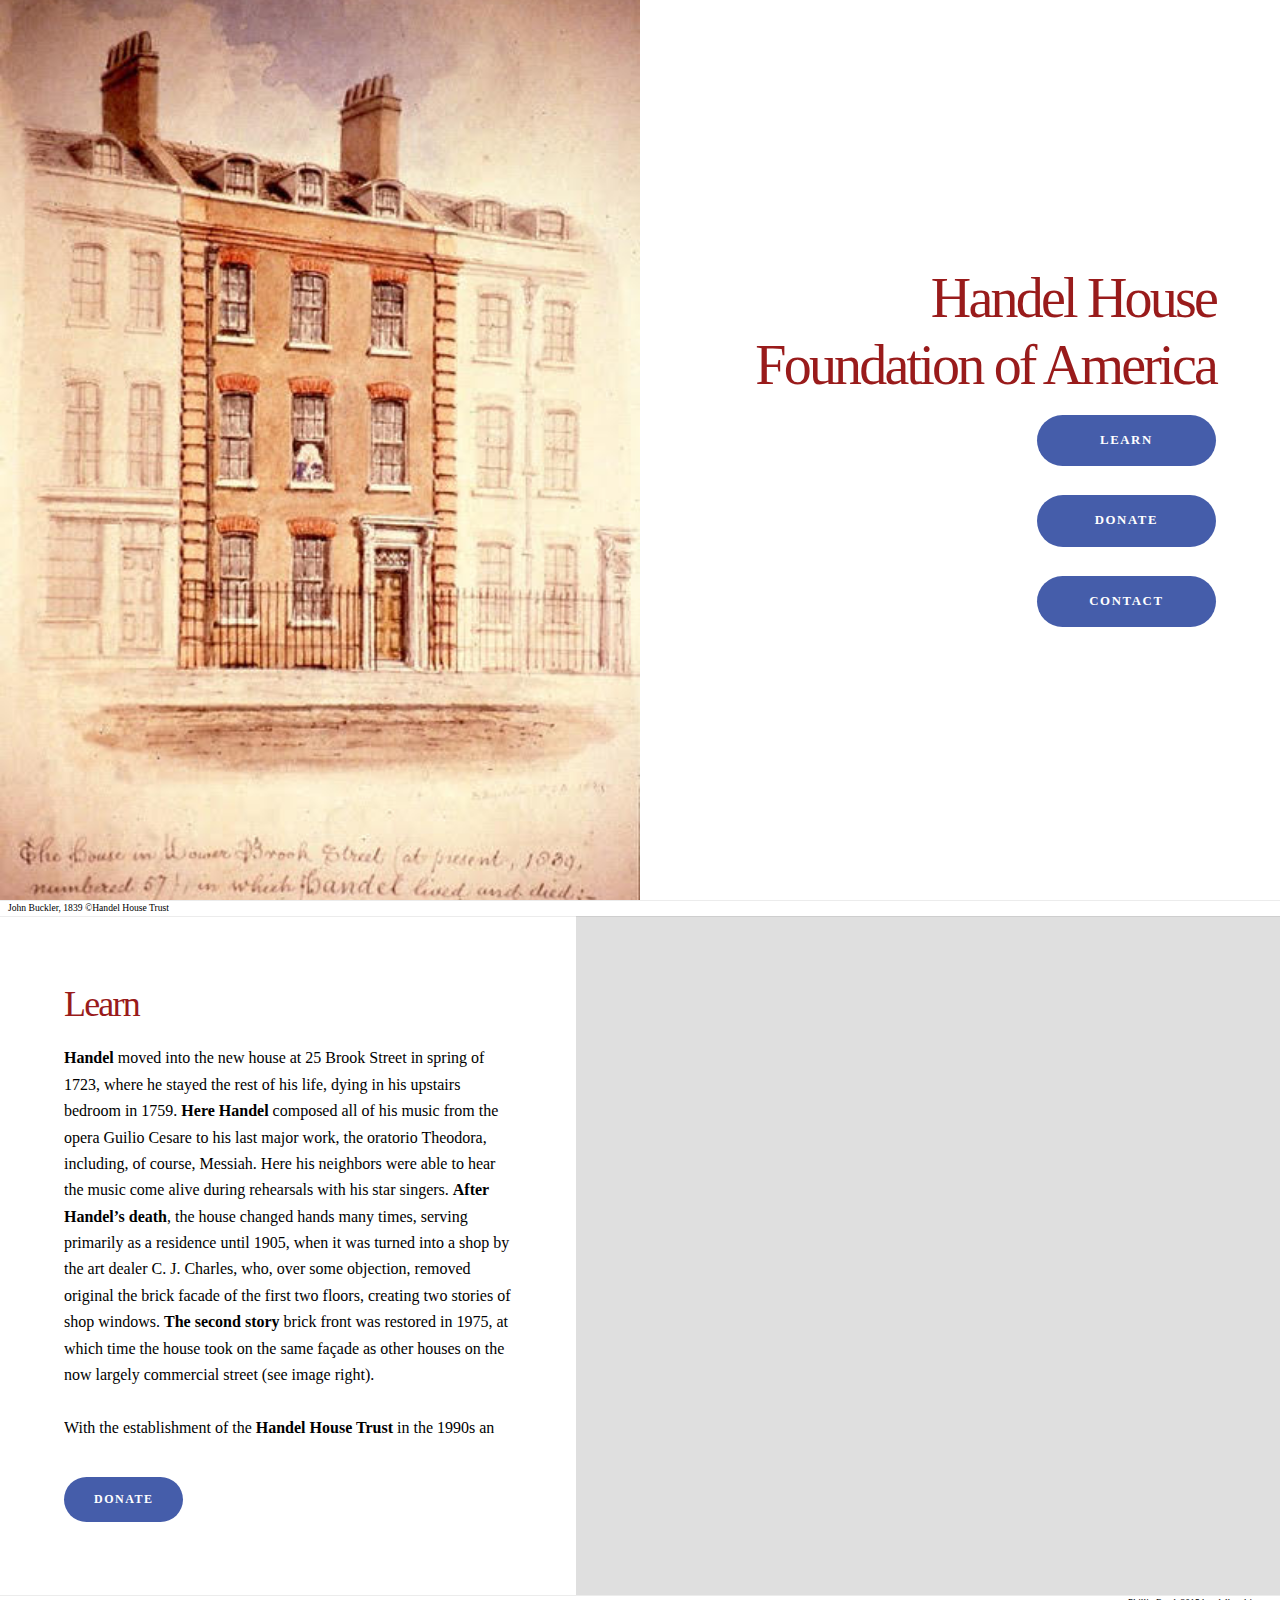
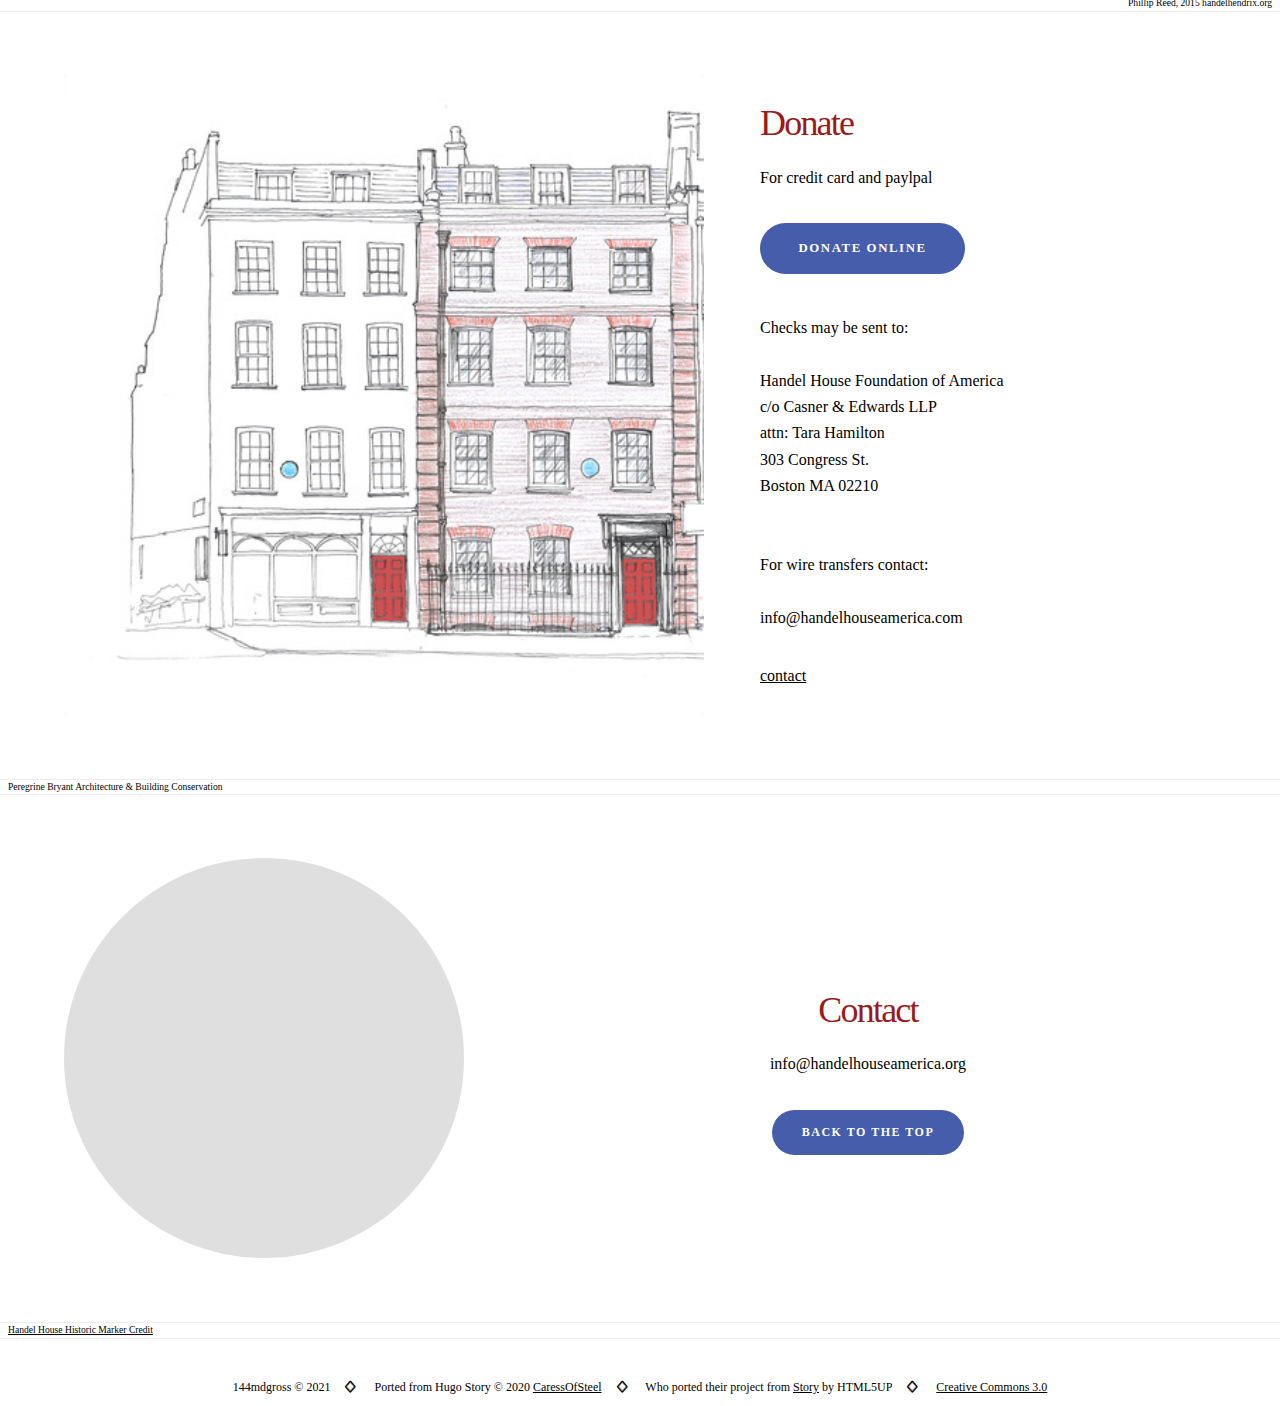
==== public/index.html @ b2d025b3 "update submodule and build" ====
<!DOCTYPE HTML>

<html>
	
	<head>
	<meta name="generator" content="Hugo 0.88.1" />
	<title>Handel House of America</title>
	<meta charset="utf-8" />
	<meta name="viewport" content="width=device-width, initial-scale=1, user-scalable=no" />
	<meta name="description" content="">
	<meta name="author" content="Megan Gross">
	
	<meta name="msapplication-TileColor" content="#da532c">
    <meta name="theme-color" content="#ffffff">	
    <link rel="apple-touch-icon" sizes="180x180" href="/apple-touch-icon.png">
    <link rel="shortcut icon" type="image/png" sizes="32x32" href="http://handlehouseamerica.org/favicon.ico">
    <link rel="shortcut icon" type="image/png" sizes="16x16" href="http://handlehouseamerica.org/favicon.ico">
    <link rel="manifest" href="/site.webmanifest">
    <link rel="mask-icon" href="/safari-pinned-tab.svg" color="#5bbad5">
	
	
	
	
	<link rel="stylesheet" href="/assets/css/main.min.css">
	
	
	
	<noscript><link rel="stylesheet" href="/assets/css/noscript.min.css" /></noscript>
	
</head>


	<body class="is-preload">

		
		<div id="wrapper" class="divided">

	
<section class="banner style1 orient-right content-align-right image-position-left fullscreen onload-image-fade-in onload-content-fade-right">
    <div class="content">
        <h1>Handel House Foundation of America</h1>
        

        <ul class="actions stacked">
            <li><a href="#learn-more" class="button primary large wide smooth-scroll-middle">Learn</a></li>
            <li><a href="#donate" class="button primary large wide smooth-scroll-middle">Donate</a></li>
            <li><a href="#contact" class="button primary large wide smooth-scroll-middle">Contact</a></li>
        </ul>

    </div>
    <div class="image">
        <img src="images/handelhouse-high-res.jpeg" alt="Drawing of George Fredrick Handel in his house by John Buckler, 1839" />
    </div>
    

</section>
<div class="credit content-align-left">
    <span>John Buckler, 1839 ©Handel House Trust</span>
</div>
	
<section class="spotlight style11 orient-left content-align-left image-position-center onscroll-image-fade-in" id="learn-more">
    <div class="content">
        <h2>Learn</h2>
        <p class="text"><strong>Handel</strong> moved into the new house at 25 Brook Street in spring of 1723,
where he stayed the rest of his life,
dying in his upstairs bedroom in 1759.
<strong>Here Handel</strong> composed all of his music from the opera Guilio Cesare to his last major work,
the oratorio Theodora, including, of course, Messiah.
Here his neighbors were able to hear the music come alive during rehearsals with his star singers.
<strong>After Handel’s death</strong>, the house changed hands many times, serving primarily as a residence until 1905,
when it was turned into a shop by the art dealer C. J. Charles, who, over some objection,
removed original the brick facade of the first two floors,
creating two stories of shop windows.
<strong>The second story</strong> brick front was restored in 1975,
at which time the house took on the same façade as other houses on the now largely commercial street
(see image right).
<br/><br/>
With the establishment of the <strong>Handel House Trust</strong> in the 1990s
an effort was undertaken to raise funds toward the acquisition and restoration of the house,
and in 2001 the Handel House Museum opened on the upper floors of 25 and 23 Brook Street.
<strong>After acquiring a 999 year lease</strong> for the entire house at 25 Brook Street in 2007,
a <strong>Master Plan</strong> for the full restoration of Handel’s house and the upper floors of 23,
including the restoration of Jimi Hendrix’s flat.
<strong>In the first phase of this plan</strong>,
23 Brook Street was expanded in the rear,
parallel to the late 18th-century bow extension at the back of Handel’s house,
in order to provide a large events room for lectures,
concerts, and school visits and a purpose-built office space,
which made possible the full restoration of the Hendrix flat in 2016.
<strong>The second phase of the Master Plan</strong>, now underway,
will not only restore the ground floor and basement kitchen of Handel’s house,
making these spaces newly available to museum visitors,
but will also bring back the original brick façade of the house to the street and allow visitors for the first time to enter from Handel’s front door
(see image, Donations).
<br/><br/>
<strong>Handel & Hendrix</strong> in London closed at the end of September 2021 and will reopen in March 2023 on the 300th anniversary of Handel’s moving in.
To help support this final stage of restoration and make a contribution toward opening Handel’s front door,
please click on the <strong>Donations</strong> link.
</p>
        <ul class="actions stacked">
            <li><a rel="noreferrer" href="#donate" class="button primary smooth-scroll-middle">Donate</a></li>
        </ul>
    </div>
    <div class="image">
        <img src="images/handelhouse-night-high-res.jpeg" alt="" />
    </div>
</section>
<div class="credit credit-right">
    <span>Phillip Reed, 2015 handelhendrix.org </span>
    
</div>


    
<section class="spotlight style21 orient-right content-align-left image-position-left onload-image-fade-in onload-content-fade-right" >
    <div class="content">
        <h2>Donate</h2>
        <p>For credit card and paylpal</p>
        <ul class="actions stacked">
            <li><a href="https://www.paypal.com/donate/?hosted_button_id=URZMYGUKVH89Y" class="button primary large wide smooth-scroll-middle">Donate Online</a></li>
        </ul>
        <span  id="donate"></span>
        <p>Checks may be sent to: <br><br>
Handel House Foundation of America<br>
c/o Casner &amp; Edwards LLP <br>
attn: Tara Hamilton <br>
303 Congress St. <br>
Boston MA 02210 <br><br><br>
For wire transfers contact: <br><br>
<strong>info@handelhouseamerica.com</strong>
</p>
        <a rel="noreferrer noopener" href="#contact" class="smooth-scroll-middle center"><p>contact</p></a>

    </div>
    <div class="image">
        <img src="images/front-elevations-sketch.jpeg" alt="images/front-elevations-sketch.jpeg" />
    </div>
    
</section>
<div class="credit content-align-left">
    <span>Peregrine Bryant Architecture &amp; Building Conservation</span>
</div>
	
<section class="spotlight ">
    <div class="content">
        
        
        
    </div>
    
</section>
<div class="credit ">
    <span></span>
    
</div>

	
<section class="spotlight style1 orient-right content-align-center image-position-center onscroll-image-fade-in spotlight style2 onload-image-fade-in" id="contact">
    <div class="content">
        <h2>Contact</h2>
        <p class="text">info@handelhouseamerica.org
</p>
        <ul class="actions stacked">
            <li><a rel="noreferrer" href="#" class="button primary smooth-scroll-middle">Back to the top</a></li>
        </ul>
    </div>
    <div class="image">
        <img src="images/handelhouse-marker.jpeg" alt="" />
    </div>
</section>
<div class="credit ">
    <span></span>
    <a rel="noreferrer noopener" href="https://commons.wikimedia.org/wiki/User:Spudgun67" target="_blank" class="">Handel House Historic Marker Credit</a>
</div>

	
<footer class="wrapper style1 align-center">
    <div>
        <ul class="icons">
            
            
            
            
            
        </ul>
        <span rel="noreferrer noopener" target="_blank" href="https://github.com/144mdgross/">144mdgross &copy; 2021</span><span class="footerspacer icon fad fa-diamond"></span>
        <span>Ported from Hugo Story &copy; 2020 <a rel="noreferrer noopener" target="_blank" href="https://github.com/caressofsteel/">CaressOfSteel</a></span><span class="footerspacer icon fad fa-diamond"></span>
            Who ported their project from <a rel="noreferrer" target="_blank" href="https://html5up.net/uploads/demos/story/">Story</a> by HTML5UP<span class="footerspacer icon fad fa-diamond"></span>
        <span><a rel="noreferrer noopener" target="_blank" href="https://creativecommons.org/licenses/by/3.0/">Creative Commons 3.0 </a></span>
</div>
</footer>


		
		</div>
		
		
		












<script src='/assets/js/bundle.min.js'></script>


	</body>
</html>
---- assets/css/main.min.css ----
@import "fontawesome-all.min.css";@import "https://fonts.googleapis.com/css?family=Source+Sans+Pro:300,300i,400,400i";html,body,div,span,applet,object,iframe,h1,h2,h3,h4,h5,h6,p,blockquote,pre,a,abbr,acronym,address,big,cite,code,del,dfn,em,img,ins,kbd,q,s,samp,small,strike,strong,sub,sup,tt,var,b,u,i,center,dl,dt,dd,ol,ul,li,fieldset,form,label,legend,table,caption,tbody,tfoot,thead,tr,th,td,article,aside,canvas,details,embed,figure,figcaption,footer,header,hgroup,menu,nav,output,ruby,section,summary,time,mark,audio,video{margin:0;padding:0;border:0;font-size:100%;font:inherit;vertical-align:baseline}article,aside,details,figcaption,figure,footer,header,hgroup,menu,nav,section{display:block}body{line-height:1}ol,ul{list-style:none}blockquote,q{quotes:none}blockquote:before,blockquote:after,q:before,q:after{content:'';content:none}table{border-collapse:collapse;border-spacing:0}body{-webkit-text-size-adjust:none}mark{background-color:transparent;color:inherit}input::-moz-focus-inner{border:0;padding:0}input,select,textarea{-moz-appearance:none;-webkit-appearance:none;-ms-appearance:none;appearance:none}@-ms-viewport{width: device-width; }body{-ms-overflow-style:scrollbar}@media screen and (max-width:480px){html,body{min-width:320px}}html{box-sizing:border-box}*,*:before,*:after{box-sizing:inherit}body{background:#fff}body.is-preload *,body.is-preload *:before,body.is-preload *:after{-moz-animation:none!important;-webkit-animation:none!important;-ms-animation:none!important;animation:none!important;-moz-transition:none!important;-webkit-transition:none!important;-ms-transition:none!important;transition:none!important}footer{font-size:.75rem;padding:.5rem}.credit{font-size:.6rem;padding:0 .5rem;border-color:transparent!important}.credit-right{text-align:right}html{font-size:18pt}@media screen and (max-width:1680px){html{font-size:14pt}}@media screen and (max-width:1280px){html{font-size:12pt}}@media screen and (max-width:736px){html{font-size:11pt}}@media screen and (max-width:360px){html{font-size:10pt}}body{background-color:#fff;color:#000}body,input,select,textarea{font-family:garamond,serif;font-size:1rem;font-weight:300;line-height:1.65}a{-moz-transition:color .2s ease-in-out;-webkit-transition:color .2s ease-in-out;-ms-transition:color .2s ease-in-out;transition:color .2s ease-in-out;text-decoration:underline}a:hover{text-decoration:none}strong,b{font-weight:400}em,i{font-style:italic}p{margin:0 0 2rem}p.major{font-size:1.25rem}h1,h2,h3,h4,h5,h6{font-weight:300;line-height:1.375;letter-spacing:-.05em;margin:0 0 1rem}h1 a,h2 a,h3 a,h4 a,h5 a,h6 a{color:inherit;text-decoration:none}h1{font-size:3.5rem;line-height:1.2}h2{font-size:2.25rem}h3{font-size:1.5rem}h4{font-size:1.1rem}h5{font-size:.9rem}h6{font-size:.7rem}sub{font-size:.8rem;position:relative;top:.5rem}sup{font-size:.8rem;position:relative;top:-.5rem}blockquote{border-left:solid 4px;font-style:italic;margin:0 0 2rem;padding:.5rem 0 .5rem 2rem}code{border-radius:4px;font-family:garamond,serif;font-size:.9em;margin:0 .25rem;padding:.25rem .325rem}pre{-webkit-overflow-scrolling:touch;font-family:garamond,serif;font-size:.9em;margin:0 0 2rem}pre code{display:block;line-height:1.5;padding:.75rem 1rem;overflow-x:auto}hr{border:0;border-bottom:solid 1px;margin:2.5rem 0}hr.major{margin:3.5rem 0}.align-left{text-align:left}.align-center{text-align:center}.align-right{text-align:right}.footerspacer{padding-left:15px;padding-right:15px}@media screen and (max-width:736px){p.major{font-size:1.1rem}h1{font-size:2.5rem}h2{font-size:2rem}h3{font-size:1.25rem}h4{font-size:1rem}}input,select,textarea{color:#000}a{color:#000}a:hover{color:#837164}strong,b{color:#000}h1,h2,h3{color:#991b1b}h4,h5,h6{color:#000}blockquote{border-left-color:rgba(0,0,0,.2)}code{background:rgba(0,0,0,5%);border-color:rgba(0,0,0,.2)}hr{border-bottom-color:rgba(0,0,0,.2)}.row{display:flex;flex-wrap:wrap;box-sizing:border-box;align-items:stretch}.row>*{box-sizing:border-box}.row.gtr-uniform>*>:last-child{margin-bottom:0}.row.aln-left{justify-content:flex-start}.row.aln-center{justify-content:center}.row.aln-right{justify-content:flex-end}.row.aln-top{align-items:flex-start}.row.aln-middle{align-items:center}.row.aln-bottom{align-items:flex-end}.row>.imp{order:-1}.row>.col-1{width:8.33333333%}.row>.off-1{margin-left:8.33333333%}.row>.col-2{width:16.66666667%}.row>.off-2{margin-left:16.66666667%}.row>.col-3{width:25%}.row>.off-3{margin-left:25%}.row>.col-4{width:33.33333333%}.row>.off-4{margin-left:33.33333333%}.row>.col-5{width:41.66666667%}.row>.off-5{margin-left:41.66666667%}.row>.col-6{width:50%}.row>.off-6{margin-left:50%}.row>.col-7{width:58.33333333%}.row>.off-7{margin-left:58.33333333%}.row>.col-8{width:66.66666667%}.row>.off-8{margin-left:66.66666667%}.row>.col-9{width:75%}.row>.off-9{margin-left:75%}.row>.col-10{width:83.33333333%}.row>.off-10{margin-left:83.33333333%}.row>.col-11{width:91.66666667%}.row>.off-11{margin-left:91.66666667%}.row>.col-12{width:100%}.row>.off-12{margin-left:100%}.row.gtr-0{margin-top:0;margin-left:0}.row.gtr-0>*{padding:0 0 0 0}.row.gtr-0.gtr-uniform{margin-top:0}.row.gtr-0.gtr-uniform>*{padding-top:0}.row.gtr-25{margin-top:0;margin-left:-.5rem}.row.gtr-25>*{padding:0 0 0 .5rem}.row.gtr-25.gtr-uniform{margin-top:-.5rem}.row.gtr-25.gtr-uniform>*{padding-top:.5rem}.row.gtr-50{margin-top:0;margin-left:-1rem}.row.gtr-50>*{padding:0 0 0 1rem}.row.gtr-50.gtr-uniform{margin-top:-1rem}.row.gtr-50.gtr-uniform>*{padding-top:1rem}.row{margin-top:0;margin-left:-2rem}.row>*{padding:0 0 0 2rem}.row.gtr-uniform{margin-top:-2rem}.row.gtr-uniform>*{padding-top:2rem}.row.gtr-150{margin-top:0;margin-left:-3rem}.row.gtr-150>*{padding:0 0 0 3rem}.row.gtr-150.gtr-uniform{margin-top:-3rem}.row.gtr-150.gtr-uniform>*{padding-top:3rem}.row.gtr-200{margin-top:0;margin-left:-4rem}.row.gtr-200>*{padding:0 0 0 4rem}.row.gtr-200.gtr-uniform{margin-top:-4rem}.row.gtr-200.gtr-uniform>*{padding-top:4rem}@media screen and (max-width:1680px){.row{display:flex;flex-wrap:wrap;box-sizing:border-box;align-items:stretch}.row>*{box-sizing:border-box}.row.gtr-uniform>*>:last-child{margin-bottom:0}.row.aln-left{justify-content:flex-start}.row.aln-center{justify-content:center}.row.aln-right{justify-content:flex-end}.row.aln-top{align-items:flex-start}.row.aln-middle{align-items:center}.row.aln-bottom{align-items:flex-end}.row>.imp-xlarge{order:-1}.row>.col-1-xlarge{width:8.33333333%}.row>.off-1-xlarge{margin-left:8.33333333%}.row>.col-2-xlarge{width:16.66666667%}.row>.off-2-xlarge{margin-left:16.66666667%}.row>.col-3-xlarge{width:25%}.row>.off-3-xlarge{margin-left:25%}.row>.col-4-xlarge{width:33.33333333%}.row>.off-4-xlarge{margin-left:33.33333333%}.row>.col-5-xlarge{width:41.66666667%}.row>.off-5-xlarge{margin-left:41.66666667%}.row>.col-6-xlarge{width:50%}.row>.off-6-xlarge{margin-left:50%}.row>.col-7-xlarge{width:58.33333333%}.row>.off-7-xlarge{margin-left:58.33333333%}.row>.col-8-xlarge{width:66.66666667%}.row>.off-8-xlarge{margin-left:66.66666667%}.row>.col-9-xlarge{width:75%}.row>.off-9-xlarge{margin-left:75%}.row>.col-10-xlarge{width:83.33333333%}.row>.off-10-xlarge{margin-left:83.33333333%}.row>.col-11-xlarge{width:91.66666667%}.row>.off-11-xlarge{margin-left:91.66666667%}.row>.col-12-xlarge{width:100%}.row>.off-12-xlarge{margin-left:100%}.row.gtr-0{margin-top:0;margin-left:0}.row.gtr-0>*{padding:0 0 0 0}.row.gtr-0.gtr-uniform{margin-top:0}.row.gtr-0.gtr-uniform>*{padding-top:0}.row.gtr-25{margin-top:0;margin-left:-.5rem}.row.gtr-25>*{padding:0 0 0 .5rem}.row.gtr-25.gtr-uniform{margin-top:-.5rem}.row.gtr-25.gtr-uniform>*{padding-top:.5rem}.row.gtr-50{margin-top:0;margin-left:-1rem}.row.gtr-50>*{padding:0 0 0 1rem}.row.gtr-50.gtr-uniform{margin-top:-1rem}.row.gtr-50.gtr-uniform>*{padding-top:1rem}.row{margin-top:0;margin-left:-2rem}.row>*{padding:0 0 0 2rem}.row.gtr-uniform{margin-top:-2rem}.row.gtr-uniform>*{padding-top:2rem}.row.gtr-150{margin-top:0;margin-left:-3rem}.row.gtr-150>*{padding:0 0 0 3rem}.row.gtr-150.gtr-uniform{margin-top:-3rem}.row.gtr-150.gtr-uniform>*{padding-top:3rem}.row.gtr-200{margin-top:0;margin-left:-4rem}.row.gtr-200>*{padding:0 0 0 4rem}.row.gtr-200.gtr-uniform{margin-top:-4rem}.row.gtr-200.gtr-uniform>*{padding-top:4rem}}@media screen and (max-width:1280px){.row{display:flex;flex-wrap:wrap;box-sizing:border-box;align-items:stretch}.row>*{box-sizing:border-box}.row.gtr-uniform>*>:last-child{margin-bottom:0}.row.aln-left{justify-content:flex-start}.row.aln-center{justify-content:center}.row.aln-right{justify-content:flex-end}.row.aln-top{align-items:flex-start}.row.aln-middle{align-items:center}.row.aln-bottom{align-items:flex-end}.row>.imp-large{order:-1}.row>.col-1-large{width:8.33333333%}.row>.off-1-large{margin-left:8.33333333%}.row>.col-2-large{width:16.66666667%}.row>.off-2-large{margin-left:16.66666667%}.row>.col-3-large{width:25%}.row>.off-3-large{margin-left:25%}.row>.col-4-large{width:33.33333333%}.row>.off-4-large{margin-left:33.33333333%}.row>.col-5-large{width:41.66666667%}.row>.off-5-large{margin-left:41.66666667%}.row>.col-6-large{width:50%}.row>.off-6-large{margin-left:50%}.row>.col-7-large{width:58.33333333%}.row>.off-7-large{margin-left:58.33333333%}.row>.col-8-large{width:66.66666667%}.row>.off-8-large{margin-left:66.66666667%}.row>.col-9-large{width:75%}.row>.off-9-large{margin-left:75%}.row>.col-10-large{width:83.33333333%}.row>.off-10-large{margin-left:83.33333333%}.row>.col-11-large{width:91.66666667%}.row>.off-11-large{margin-left:91.66666667%}.row>.col-12-large{width:100%}.row>.off-12-large{margin-left:100%}.row.gtr-0{margin-top:0;margin-left:0}.row.gtr-0>*{padding:0 0 0 0}.row.gtr-0.gtr-uniform{margin-top:0}.row.gtr-0.gtr-uniform>*{padding-top:0}.row.gtr-25{margin-top:0;margin-left:-.5rem}.row.gtr-25>*{padding:0 0 0 .5rem}.row.gtr-25.gtr-uniform{margin-top:-.5rem}.row.gtr-25.gtr-uniform>*{padding-top:.5rem}.row.gtr-50{margin-top:0;margin-left:-1rem}.row.gtr-50>*{padding:0 0 0 1rem}.row.gtr-50.gtr-uniform{margin-top:-1rem}.row.gtr-50.gtr-uniform>*{padding-top:1rem}.row{margin-top:0;margin-left:-2rem}.row>*{padding:0 0 0 2rem}.row.gtr-uniform{margin-top:-2rem}.row.gtr-uniform>*{padding-top:2rem}.row.gtr-150{margin-top:0;margin-left:-3rem}.row.gtr-150>*{padding:0 0 0 3rem}.row.gtr-150.gtr-uniform{margin-top:-3rem}.row.gtr-150.gtr-uniform>*{padding-top:3rem}.row.gtr-200{margin-top:0;margin-left:-4rem}.row.gtr-200>*{padding:0 0 0 4rem}.row.gtr-200.gtr-uniform{margin-top:-4rem}.row.gtr-200.gtr-uniform>*{padding-top:4rem}}@media screen and (max-width:980px){.row{display:flex;flex-wrap:wrap;box-sizing:border-box;align-items:stretch}.row>*{box-sizing:border-box}.row.gtr-uniform>*>:last-child{margin-bottom:0}.row.aln-left{justify-content:flex-start}.row.aln-center{justify-content:center}.row.aln-right{justify-content:flex-end}.row.aln-top{align-items:flex-start}.row.aln-middle{align-items:center}.row.aln-bottom{align-items:flex-end}.row>.imp-medium{order:-1}.row>.col-1-medium{width:8.33333333%}.row>.off-1-medium{margin-left:8.33333333%}.row>.col-2-medium{width:16.66666667%}.row>.off-2-medium{margin-left:16.66666667%}.row>.col-3-medium{width:25%}.row>.off-3-medium{margin-left:25%}.row>.col-4-medium{width:33.33333333%}.row>.off-4-medium{margin-left:33.33333333%}.row>.col-5-medium{width:41.66666667%}.row>.off-5-medium{margin-left:41.66666667%}.row>.col-6-medium{width:50%}.row>.off-6-medium{margin-left:50%}.row>.col-7-medium{width:58.33333333%}.row>.off-7-medium{margin-left:58.33333333%}.row>.col-8-medium{width:66.66666667%}.row>.off-8-medium{margin-left:66.66666667%}.row>.col-9-medium{width:75%}.row>.off-9-medium{margin-left:75%}.row>.col-10-medium{width:83.33333333%}.row>.off-10-medium{margin-left:83.33333333%}.row>.col-11-medium{width:91.66666667%}.row>.off-11-medium{margin-left:91.66666667%}.row>.col-12-medium{width:100%}.row>.off-12-medium{margin-left:100%}.row.gtr-0{margin-top:0;margin-left:0}.row.gtr-0>*{padding:0 0 0 0}.row.gtr-0.gtr-uniform{margin-top:0}.row.gtr-0.gtr-uniform>*{padding-top:0}.row.gtr-25{margin-top:0;margin-left:-.5rem}.row.gtr-25>*{padding:0 0 0 .5rem}.row.gtr-25.gtr-uniform{margin-top:-.5rem}.row.gtr-25.gtr-uniform>*{padding-top:.5rem}.row.gtr-50{margin-top:0;margin-left:-1rem}.row.gtr-50>*{padding:0 0 0 1rem}.row.gtr-50.gtr-uniform{margin-top:-1rem}.row.gtr-50.gtr-uniform>*{padding-top:1rem}.row{margin-top:0;margin-left:-2rem}.row>*{padding:0 0 0 2rem}.row.gtr-uniform{margin-top:-2rem}.row.gtr-uniform>*{padding-top:2rem}.row.gtr-150{margin-top:0;margin-left:-3rem}.row.gtr-150>*{padding:0 0 0 3rem}.row.gtr-150.gtr-uniform{margin-top:-3rem}.row.gtr-150.gtr-uniform>*{padding-top:3rem}.row.gtr-200{margin-top:0;margin-left:-4rem}.row.gtr-200>*{padding:0 0 0 4rem}.row.gtr-200.gtr-uniform{margin-top:-4rem}.row.gtr-200.gtr-uniform>*{padding-top:4rem}}@media screen and (max-width:736px){.row{display:flex;flex-wrap:wrap;box-sizing:border-box;align-items:stretch}.row>*{box-sizing:border-box}.row.gtr-uniform>*>:last-child{margin-bottom:0}.row.aln-left{justify-content:flex-start}.row.aln-center{justify-content:center}.row.aln-right{justify-content:flex-end}.row.aln-top{align-items:flex-start}.row.aln-middle{align-items:center}.row.aln-bottom{align-items:flex-end}.row>.imp-small{order:-1}.row>.col-1-small{width:8.33333333%}.row>.off-1-small{margin-left:8.33333333%}.row>.col-2-small{width:16.66666667%}.row>.off-2-small{margin-left:16.66666667%}.row>.col-3-small{width:25%}.row>.off-3-small{margin-left:25%}.row>.col-4-small{width:33.33333333%}.row>.off-4-small{margin-left:33.33333333%}.row>.col-5-small{width:41.66666667%}.row>.off-5-small{margin-left:41.66666667%}.row>.col-6-small{width:50%}.row>.off-6-small{margin-left:50%}.row>.col-7-small{width:58.33333333%}.row>.off-7-small{margin-left:58.33333333%}.row>.col-8-small{width:66.66666667%}.row>.off-8-small{margin-left:66.66666667%}.row>.col-9-small{width:75%}.row>.off-9-small{margin-left:75%}.row>.col-10-small{width:83.33333333%}.row>.off-10-small{margin-left:83.33333333%}.row>.col-11-small{width:91.66666667%}.row>.off-11-small{margin-left:91.66666667%}.row>.col-12-small{width:100%}.row>.off-12-small{margin-left:100%}.row.gtr-0{margin-top:0;margin-left:0}.row.gtr-0>*{padding:0 0 0 0}.row.gtr-0.gtr-uniform{margin-top:0}.row.gtr-0.gtr-uniform>*{padding-top:0}.row.gtr-25{margin-top:0;margin-left:-.5rem}.row.gtr-25>*{padding:0 0 0 .5rem}.row.gtr-25.gtr-uniform{margin-top:-.5rem}.row.gtr-25.gtr-uniform>*{padding-top:.5rem}.row.gtr-50{margin-top:0;margin-left:-1rem}.row.gtr-50>*{padding:0 0 0 1rem}.row.gtr-50.gtr-uniform{margin-top:-1rem}.row.gtr-50.gtr-uniform>*{padding-top:1rem}.row{margin-top:0;margin-left:-2rem}.row>*{padding:0 0 0 2rem}.row.gtr-uniform{margin-top:-2rem}.row.gtr-uniform>*{padding-top:2rem}.row.gtr-150{margin-top:0;margin-left:-3rem}.row.gtr-150>*{padding:0 0 0 3rem}.row.gtr-150.gtr-uniform{margin-top:-3rem}.row.gtr-150.gtr-uniform>*{padding-top:3rem}.row.gtr-200{margin-top:0;margin-left:-4rem}.row.gtr-200>*{padding:0 0 0 4rem}.row.gtr-200.gtr-uniform{margin-top:-4rem}.row.gtr-200.gtr-uniform>*{padding-top:4rem}}@media screen and (max-width:480px){.row{display:flex;flex-wrap:wrap;box-sizing:border-box;align-items:stretch}.row>*{box-sizing:border-box}.row.gtr-uniform>*>:last-child{margin-bottom:0}.row.aln-left{justify-content:flex-start}.row.aln-center{justify-content:center}.row.aln-right{justify-content:flex-end}.row.aln-top{align-items:flex-start}.row.aln-middle{align-items:center}.row.aln-bottom{align-items:flex-end}.row>.imp-xsmall{order:-1}.row>.col-1-xsmall{width:8.33333333%}.row>.off-1-xsmall{margin-left:8.33333333%}.row>.col-2-xsmall{width:16.66666667%}.row>.off-2-xsmall{margin-left:16.66666667%}.row>.col-3-xsmall{width:25%}.row>.off-3-xsmall{margin-left:25%}.row>.col-4-xsmall{width:33.33333333%}.row>.off-4-xsmall{margin-left:33.33333333%}.row>.col-5-xsmall{width:41.66666667%}.row>.off-5-xsmall{margin-left:41.66666667%}.row>.col-6-xsmall{width:50%}.row>.off-6-xsmall{margin-left:50%}.row>.col-7-xsmall{width:58.33333333%}.row>.off-7-xsmall{margin-left:58.33333333%}.row>.col-8-xsmall{width:66.66666667%}.row>.off-8-xsmall{margin-left:66.66666667%}.row>.col-9-xsmall{width:75%}.row>.off-9-xsmall{margin-left:75%}.row>.col-10-xsmall{width:83.33333333%}.row>.off-10-xsmall{margin-left:83.33333333%}.row>.col-11-xsmall{width:91.66666667%}.row>.off-11-xsmall{margin-left:91.66666667%}.row>.col-12-xsmall{width:100%}.row>.off-12-xsmall{margin-left:100%}.row.gtr-0{margin-top:0;margin-left:0}.row.gtr-0>*{padding:0 0 0 0}.row.gtr-0.gtr-uniform{margin-top:0}.row.gtr-0.gtr-uniform>*{padding-top:0}.row.gtr-25{margin-top:0;margin-left:-.5rem}.row.gtr-25>*{padding:0 0 0 .5rem}.row.gtr-25.gtr-uniform{margin-top:-.5rem}.row.gtr-25.gtr-uniform>*{padding-top:.5rem}.row.gtr-50{margin-top:0;margin-left:-1rem}.row.gtr-50>*{padding:0 0 0 1rem}.row.gtr-50.gtr-uniform{margin-top:-1rem}.row.gtr-50.gtr-uniform>*{padding-top:1rem}.row{margin-top:0;margin-left:-2rem}.row>*{padding:0 0 0 2rem}.row.gtr-uniform{margin-top:-2rem}.row.gtr-uniform>*{padding-top:2rem}.row.gtr-150{margin-top:0;margin-left:-3rem}.row.gtr-150>*{padding:0 0 0 3rem}.row.gtr-150.gtr-uniform{margin-top:-3rem}.row.gtr-150.gtr-uniform>*{padding-top:3rem}.row.gtr-200{margin-top:0;margin-left:-4rem}.row.gtr-200>*{padding:0 0 0 4rem}.row.gtr-200.gtr-uniform{margin-top:-4rem}.row.gtr-200.gtr-uniform>*{padding-top:4rem}}@media screen and (max-width:360px){.row{display:flex;flex-wrap:wrap;box-sizing:border-box;align-items:stretch}.row>*{box-sizing:border-box}.row.gtr-uniform>*>:last-child{margin-bottom:0}.row.aln-left{justify-content:flex-start}.row.aln-center{justify-content:center}.row.aln-right{justify-content:flex-end}.row.aln-top{align-items:flex-start}.row.aln-middle{align-items:center}.row.aln-bottom{align-items:flex-end}.row>.imp-xxsmall{order:-1}.row>.col-1-xxsmall{width:8.33333333%}.row>.off-1-xxsmall{margin-left:8.33333333%}.row>.col-2-xxsmall{width:16.66666667%}.row>.off-2-xxsmall{margin-left:16.66666667%}.row>.col-3-xxsmall{width:25%}.row>.off-3-xxsmall{margin-left:25%}.row>.col-4-xxsmall{width:33.33333333%}.row>.off-4-xxsmall{margin-left:33.33333333%}.row>.col-5-xxsmall{width:41.66666667%}.row>.off-5-xxsmall{margin-left:41.66666667%}.row>.col-6-xxsmall{width:50%}.row>.off-6-xxsmall{margin-left:50%}.row>.col-7-xxsmall{width:58.33333333%}.row>.off-7-xxsmall{margin-left:58.33333333%}.row>.col-8-xxsmall{width:66.66666667%}.row>.off-8-xxsmall{margin-left:66.66666667%}.row>.col-9-xxsmall{width:75%}.row>.off-9-xxsmall{margin-left:75%}.row>.col-10-xxsmall{width:83.33333333%}.row>.off-10-xxsmall{margin-left:83.33333333%}.row>.col-11-xxsmall{width:91.66666667%}.row>.off-11-xxsmall{margin-left:91.66666667%}.row>.col-12-xxsmall{width:100%}.row>.off-12-xxsmall{margin-left:100%}.row.gtr-0{margin-top:0;margin-left:0}.row.gtr-0>*{padding:0 0 0 0}.row.gtr-0.gtr-uniform{margin-top:0}.row.gtr-0.gtr-uniform>*{padding-top:0}.row.gtr-25{margin-top:0;margin-left:-.5rem}.row.gtr-25>*{padding:0 0 0 .5rem}.row.gtr-25.gtr-uniform{margin-top:-.5rem}.row.gtr-25.gtr-uniform>*{padding-top:.5rem}.row.gtr-50{margin-top:0;margin-left:-1rem}.row.gtr-50>*{padding:0 0 0 1rem}.row.gtr-50.gtr-uniform{margin-top:-1rem}.row.gtr-50.gtr-uniform>*{padding-top:1rem}.row{margin-top:0;margin-left:-2rem}.row>*{padding:0 0 0 2rem}.row.gtr-uniform{margin-top:-2rem}.row.gtr-uniform>*{padding-top:2rem}.row.gtr-150{margin-top:0;margin-left:-3rem}.row.gtr-150>*{padding:0 0 0 3rem}.row.gtr-150.gtr-uniform{margin-top:-3rem}.row.gtr-150.gtr-uniform>*{padding-top:3rem}.row.gtr-200{margin-top:0;margin-left:-4rem}.row.gtr-200>*{padding:0 0 0 4rem}.row.gtr-200.gtr-uniform{margin-top:-4rem}.row.gtr-200.gtr-uniform>*{padding-top:4rem}}.box{border-radius:4px;border:solid 1px;margin-bottom:2rem;padding:1.5rem}.box>:last-child,.box>:last-child>:last-child,.box>:last-child>:last-child>:last-child{margin-bottom:0}.box.alt{border:0;border-radius:0;padding:0}.box{border-color:rgba(0,0,0,.2)}input[type=submit],input[type=reset],input[type=button],button,.button{-moz-appearance:none;-webkit-appearance:none;-ms-appearance:none;appearance:none;-moz-transition:background-color .2s ease-in-out,box-shadow .2s ease-in-out,color .2s ease-in-out;-webkit-transition:background-color .2s ease-in-out,box-shadow .2s ease-in-out,color .2s ease-in-out;-ms-transition:background-color .2s ease-in-out,box-shadow .2s ease-in-out,color .2s ease-in-out;transition:background-color .2s ease-in-out,box-shadow .2s ease-in-out,color .2s ease-in-out;border:0;cursor:pointer;display:inline-block;font-weight:400;letter-spacing:.125em;text-align:center;text-decoration:none;text-transform:uppercase;white-space:nowrap;font-size:.75rem;max-width:20rem;height:3.75em;line-height:3.75em;border-radius:3.75em;padding:0 2.5em;text-overflow:ellipsis;overflow:hidden}input[type=submit].icon:before,input[type=reset].icon:before,input[type=button].icon:before,button.icon:before,.button.icon:before{margin-right:.5rem}input[type=submit].fit,input[type=reset].fit,input[type=button].fit,button.fit,.button.fit{width:100%}input[type=submit].small,input[type=reset].small,input[type=button].small,button.small,.button.small{font-size:.6rem;height:3.325em;line-height:3.325em;border-radius:3.325em;padding:0 2em}input[type=submit].large,input[type=reset].large,input[type=button].large,button.large,.button.large{font-size:.8rem;height:4em;line-height:4em;border-radius:4em;padding:0 3em}input[type=submit].wide,input[type=reset].wide,input[type=button].wide,button.wide,.button.wide{min-width:14em}input[type=submit].disabled,input[type=submit]:disabled,input[type=reset].disabled,input[type=reset]:disabled,input[type=button].disabled,input[type=button]:disabled,button.disabled,button:disabled,.button.disabled,.button:disabled{pointer-events:none;opacity:.25}input[type=submit],input[type=reset],input[type=button],button,.button{background-color:transparent;box-shadow:inset 0 0 0 1px rgba(0,0,0,.2);color:#455daa!important;font-weight:700}input[type=submit]:hover,input[type=reset]:hover,input[type=button]:hover,button:hover,.button:hover{box-shadow:inset 0 0 0 1px #837164;color:#837164!important}input[type=submit]:active,input[type=reset]:active,input[type=button]:active,button:active,.button:active{background-color:rgba(131,113,100,.2);box-shadow:inset 0 0 0 1px #837164;color:#837164!important}input[type=submit].primary,input[type=reset].primary,input[type=button].primary,button.primary,.button.primary{background-color:#455daa;box-shadow:none;color:#fff!important}input[type=submit].primary:hover,input[type=reset].primary:hover,input[type=button].primary:hover,button.primary:hover,.button.primary:hover{background-color:#837164}input[type=submit].primary:active,input[type=reset].primary:active,input[type=button].primary:active,button.primary:active,.button.primary:active{background-color:#60534a}form{margin:0 0 2rem}form>:last-child{margin-bottom:0}form>.fields{display:-moz-flex;display:-webkit-flex;display:-ms-flex;display:flex;-moz-flex-wrap:wrap;-webkit-flex-wrap:wrap;-ms-flex-wrap:wrap;flex-wrap:wrap;width:calc(100% + 3rem);margin:-1.5rem 0 2rem -1.5rem}form>.fields>.field{-moz-flex-grow:0;-webkit-flex-grow:0;-ms-flex-grow:0;flex-grow:0;-moz-flex-shrink:0;-webkit-flex-shrink:0;-ms-flex-shrink:0;flex-shrink:0;padding:1.5rem 0 0 1.5rem;width:calc(100% - 1.5rem)}form>.fields>.field.half{width:calc(50% - .75rem)}form>.fields>.field.third{width:calc(100%/3 - .5rem)}form>.fields>.field.quarter{width:calc(25% - .375rem)}@media screen and (max-width:480px){form>.fields{width:calc(100% + 3rem);margin:-1.5rem 0 2rem -1.5rem}form>.fields>.field{padding:1.5rem 0 0 1.5rem;width:calc(100% - 1.5rem)}form>.fields>.field.half{width:calc(100% - 1.5rem)}form>.fields>.field.third{width:calc(100% - 1.5rem)}form>.fields>.field.quarter{width:calc(100% - 1.5rem)}}label{display:block;font-size:.9rem;font-weight:400;margin:0 0 1rem}input[type=text],input[type=password],input[type=email],input[type=tel],input[type=search],input[type=url],select,textarea{-moz-appearance:none;-webkit-appearance:none;-ms-appearance:none;appearance:none;background-color:transparent;border-radius:4px;border:none;border:solid 1px;color:inherit;display:block;outline:0;padding:0 .825rem;text-decoration:none;width:100%}input[type=text]:invalid,input[type=password]:invalid,input[type=email]:invalid,input[type=tel]:invalid,input[type=search]:invalid,input[type=url]:invalid,select:invalid,textarea:invalid{box-shadow:none}select{background-size:1.25rem;background-repeat:no-repeat;background-position:calc(100% - 1rem);height:2.75rem;padding-right:2.75rem;text-overflow:ellipsis}select:focus::-ms-value{background-color:transparent}select::-ms-expand{display:none}input[type=text],input[type=password],input[type=email],input[type=tel],input[type=search],input[type=url],select{height:2.75rem}textarea{padding:.75rem 1rem}input[type=checkbox],input[type=radio]{-moz-appearance:none;-webkit-appearance:none;-ms-appearance:none;appearance:none;display:block;float:left;margin-right:-2rem;opacity:0;width:1rem;z-index:-1}input[type=checkbox]+label,input[type=radio]+label{text-decoration:none;-moz-user-select:none;-webkit-user-select:none;-ms-user-select:none;user-select:none;cursor:pointer;display:inline-block;font-size:1rem;font-weight:300;padding-left:2.4rem;padding-right:.75rem;position:relative;margin-bottom:0}input[type=checkbox]+label:before,input[type=radio]+label:before{-moz-osx-font-smoothing:grayscale;-webkit-font-smoothing:antialiased;display:inline-block;font-style:normal;font-variant:normal;text-rendering:auto;line-height:1;text-transform:none!important;font-family:'font awesome 5 pro';font-weight:900}input[type=checkbox]+label:before,input[type=radio]+label:before{border-radius:4px;border:solid 1px;content:'';display:inline-block;font-size:.8rem;height:1.65rem;left:0;line-height:1.65rem;position:absolute;text-align:center;top:0;width:1.65rem}input[type=checkbox]:checked+label:before,input[type=radio]:checked+label:before{content:'\f00c'}input[type=checkbox]+label:before{border-radius:4px}input[type=radio]+label:before{border-radius:100%}::-webkit-input-placeholder{opacity:1}:-moz-placeholder{opacity:1}::-moz-placeholder{opacity:1}:-ms-input-placeholder{opacity:1}label{color:#000}input[type=text],input[type=password],input[type=email],input[type=tel],input[type=search],input[type=url],select,textarea{border-color:rgba(0,0,0,.2)}input[type=text]:focus,input[type=password]:focus,input[type=email]:focus,input[type=tel]:focus,input[type=search]:focus,input[type=url]:focus,select:focus,textarea:focus{border-color:#837164;box-shadow:0 0 0 1px #837164}select{background-image:url("data:image/svg+xml;charset=utf8,%3Csvg xmlns=%22http://www.w3.org/2000/svg%22 width=%2240%22 height=%2240%22 preserveAspectRatio=%22none%22 viewBox=%220 0 40 40%22%3E%3Cpath d=%22M9.4 12.3l10.4 10.4 10.4-10.4c.2-.2.5-.4.9-.4.3.0.6.1.9.4l3.3 3.3c.2.2.4.5.4.9s-.1.6-.4.9L20.7 31.9c-.2.2-.5.4-.9.4-.3.0-.6-.1-.9-.4L4.3 17.3c-.2-.2-.4-.5-.4-.9s.1-.6.4-.9l3.3-3.3c.2-.2.5-.4.9-.4S9.1 12.1 9.4 12.3z%22 fill=%22rgba(0, 0, 0, 0.2)%22/%3E%3C/svg%3E")}select option{color:#000;background:#fff}input[type=checkbox]+label,input[type=radio]+label{color:#000}input[type=checkbox]+label:before,input[type=radio]+label:before{border-color:rgba(0,0,0,.2)}input[type=checkbox]:checked+label:before,input[type=radio]:checked+label:before{background-color:#000;border-color:#000;color:#fff}input[type=checkbox]:focus+label:before,input[type=radio]:focus+label:before{border-color:#837164;box-shadow:0 0 0 1px #837164}::-webkit-input-placeholder{color:rgba(0,0,0,.75)!important}:-moz-placeholder{color:rgba(0,0,0,.75)!important}::-moz-placeholder{color:rgba(0,0,0,.75)!important}:-ms-input-placeholder{color:rgba(0,0,0,.75)!important}.icon{text-decoration:none;border-bottom:none;position:relative;text-align:center}.icon:before{-moz-osx-font-smoothing:grayscale;-webkit-font-smoothing:antialiased;display:inline-block;font-style:normal;font-variant:normal;text-rendering:auto;line-height:1;text-transform:none!important;font-family:'font awesome 5 pro';font-weight:400}.icon>.label{display:none}.icon:before{line-height:inherit}.icon.solid:before{font-weight:900}.icon.brands:before{font-family:'font awesome 5 brands'}.icon.style2:before{border-radius:2.75em;display:inline-block;height:2.75em;line-height:2.75em;width:2.75em}.icon.major{display:block;margin:0 0 1rem}.icon.major:before{font-size:1.25rem}a.icon.style2:before{-moz-transition:background-color .2s ease-in-out,box-shadow .2s ease-in-out,color .2s ease-in-out;-webkit-transition:background-color .2s ease-in-out,box-shadow .2s ease-in-out,color .2s ease-in-out;-ms-transition:background-color .2s ease-in-out,box-shadow .2s ease-in-out,color .2s ease-in-out;transition:background-color .2s ease-in-out,box-shadow .2s ease-in-out,color .2s ease-in-out}.icon.style2:before{box-shadow:inset 0 0 0 1px rgba(0,0,0,.2)}a.icon.style2:hover:before{box-shadow:inset 0 0 0 1px #837164;color:#837164}a.icon.style2:active:before{background-color:rgba(131,113,100,.1);box-shadow:inset 0 0 0 1px #837164;color:#837164}.image{border:0;border-radius:4px;display:inline-block;position:relative}.image img{display:block;border-radius:4px}.image.left,.image.right{width:40%;max-width:10rem}.image.left img,.image.right img{width:100%}.image.left{float:left;margin:0 1.5rem 1rem 0;top:.25rem}.image.right{float:right;margin:0 0 1rem 1.5rem;top:.25rem}.image.fit{display:block;margin:0 0 2rem;width:100%}.image.fit img{width:100%}.image.main{display:block;margin:0 0 3rem;width:100%}.image.main img{width:100%}ol{list-style:decimal;margin:0 0 2rem;padding-left:1.25rem}ol li{padding-left:.25rem}ul{list-style:disc;margin:0 0 2rem;padding-left:1rem}ul li{padding-left:.5rem}ul.alt{list-style:none;padding-left:0}ul.alt li{border-top:solid 1px;padding:.5rem 0}ul.alt li:first-child{border-top:0;padding-top:0}dl{margin:0 0 2rem}dl dt{display:block;font-weight:400;margin:0 0 1rem}dl dd{margin-left:2rem}dl.style2 dt{width:25%;float:left}dl.style2 dd{width:70%;float:left}dl.style2:after{content:'';display:block;clear:both}ul.alt li{border-top-color:rgba(0,0,0,.2)}ul.actions{display:-moz-flex;display:-webkit-flex;display:-ms-flex;display:flex;cursor:default;list-style:none;margin-left:-1rem;padding-left:0}ul.actions li{padding:0 0 0 1rem;vertical-align:middle}ul.actions.special{-moz-justify-content:center;-webkit-justify-content:center;-ms-justify-content:center;justify-content:center;width:100%;margin-left:0}ul.actions.special li:first-child{padding-left:0}ul.actions.stacked{-moz-flex-direction:column;-webkit-flex-direction:column;-ms-flex-direction:column;flex-direction:column;margin-left:0}ul.actions.stacked li{padding:1.3rem 0 0}ul.actions.stacked li:first-child{padding-top:0}ul.actions.fit{width:calc(100% + 1rem)}ul.actions.fit li{-moz-flex-grow:1;-webkit-flex-grow:1;-ms-flex-grow:1;flex-grow:1;-moz-flex-shrink:1;-webkit-flex-shrink:1;-ms-flex-shrink:1;flex-shrink:1;width:100%}ul.actions.fit li>*{width:100%}ul.actions.fit.stacked{width:100%}@media screen and (max-width:480px){ul.actions:not(.fixed){-moz-flex-direction:column;-webkit-flex-direction:column;-ms-flex-direction:column;flex-direction:column;margin-left:0;width:100%!important}ul.actions:not(.fixed) li{-moz-flex-grow:1;-webkit-flex-grow:1;-ms-flex-grow:1;flex-grow:1;-moz-flex-shrink:1;-webkit-flex-shrink:1;-ms-flex-shrink:1;flex-shrink:1;padding:1rem 0 0;text-align:center;width:100%}ul.actions:not(.fixed) li>*{width:100%}ul.actions:not(.fixed) li:first-child{padding-top:0}ul.actions:not(.fixed) li input[type=submit],ul.actions:not(.fixed) li input[type=reset],ul.actions:not(.fixed) li input[type=button],ul.actions:not(.fixed) li button,ul.actions:not(.fixed) li .button{width:100%}ul.actions:not(.fixed) li input[type=submit].icon:before,ul.actions:not(.fixed) li input[type=reset].icon:before,ul.actions:not(.fixed) li input[type=button].icon:before,ul.actions:not(.fixed) li button.icon:before,ul.actions:not(.fixed) li .button.icon:before{margin-left:-.5rem}}ul.icons{cursor:default;list-style:none;padding-left:0}ul.icons li{display:inline-block;padding:0 .75rem 0 0}ul.icons li:last-child{padding-right:0}section.special,article.special{text-align:center}header p{position:relative;margin:-.65rem 0 1.5rem;font-style:italic}header h1+p{font-size:1.375rem}header h2+p{font-size:1.25rem}header h3+p{font-size:1.1rem}header h4+p,header h5+p,header h6+p{font-size:.9rem}header p{color:rgba(0,0,0,.75)}.table-wrapper{-webkit-overflow-scrolling:touch;margin:0 0 2rem;overflow-x:auto}.table-wrapper>table{margin-bottom:0}table{margin:0 0 2rem;width:100%}table tbody tr{border:solid 1px;border-left:0;border-right:0}table td{padding:.75rem}table th{font-size:.9rem;font-weight:400;padding:0 .75rem .75rem;text-align:left}table thead{border-bottom:solid 2px}table tfoot{border-top:solid 2px}table.alt{border-collapse:separate}table.alt tbody tr td{border:solid 1px;border-left-width:0;border-top-width:0}table.alt tbody tr td:first-child{border-left-width:1px}table.alt tbody tr:first-child td{border-top-width:1px}table.alt thead{border-bottom:0}table.alt tfoot{border-top:0}table.fixed{table-layout:fixed}table tbody tr{border-color:rgba(0,0,0,.2)}table tbody tr:nth-child(2n+1){background-color:rgba(0,0,0,5%)}table tbody tr.alt{background-color:rgba(0,0,0,5%)!important}table th{color:#000}table thead{border-bottom-color:rgba(0,0,0,.2)}table tfoot{border-top-color:rgba(0,0,0,.2)}table.alt tbody tr td{border-color:rgba(0,0,0,.2)}table.uniform tbody tr:nth-child(2n+1){background-color:transparent}.feature.onload-content-fade-up .content{-moz-transition:opacity .75s ease-in-out,-moz-transform .75s ease-in-out;-webkit-transition:opacity .75s ease-in-out,-webkit-transform .75s ease-in-out;-ms-transition:opacity .75s ease-in-out,-ms-transform .75s ease-in-out;transition:opacity .75s ease-in-out,transform .75s ease-in-out}body.is-preload .feature.onload-content-fade-up .content{-moz-transform:translateY(1rem);-webkit-transform:translateY(1rem);-ms-transform:translateY(1rem);transform:translateY(1rem);opacity:0}.feature.onload-content-fade-down .content{-moz-transition:opacity .75s ease-in-out,-moz-transform .75s ease-in-out;-webkit-transition:opacity .75s ease-in-out,-webkit-transform .75s ease-in-out;-ms-transition:opacity .75s ease-in-out,-ms-transform .75s ease-in-out;transition:opacity .75s ease-in-out,transform .75s ease-in-out}body.is-preload .feature.onload-content-fade-down .content{-moz-transform:translateY(-1rem);-webkit-transform:translateY(-1rem);-ms-transform:translateY(-1rem);transform:translateY(-1rem);opacity:0}.feature.onload-content-fade-left .content{-moz-transition:opacity .75s ease-in-out,-moz-transform .75s ease-in-out;-webkit-transition:opacity .75s ease-in-out,-webkit-transform .75s ease-in-out;-ms-transition:opacity .75s ease-in-out,-ms-transform .75s ease-in-out;transition:opacity .75s ease-in-out,transform .75s ease-in-out}body.is-preload .feature.onload-content-fade-left .content{-moz-transform:translateX(1rem);-webkit-transform:translateX(1rem);-ms-transform:translateX(1rem);transform:translateX(1rem);opacity:0}.feature.onload-content-fade-right .content{-moz-transition:opacity .75s ease-in-out,-moz-transform .75s ease-in-out;-webkit-transition:opacity .75s ease-in-out,-webkit-transform .75s ease-in-out;-ms-transition:opacity .75s ease-in-out,-ms-transform .75s ease-in-out;transition:opacity .75s ease-in-out,transform .75s ease-in-out}body.is-preload .feature.onload-content-fade-right .content{-moz-transform:translateX(-1rem);-webkit-transform:translateX(-1rem);-ms-transform:translateX(-1rem);transform:translateX(-1rem);opacity:0}.feature.onload-content-fade-in .content{-moz-transition:opacity .75s ease-in-out;-webkit-transition:opacity .75s ease-in-out;-ms-transition:opacity .75s ease-in-out;transition:opacity .75s ease-in-out}body.is-preload .feature.onload-content-fade-in .content{opacity:0}.feature.onload-image-fade-up .image{-moz-transition:opacity .75s ease-in-out,-moz-transform .75s ease-in-out;-webkit-transition:opacity .75s ease-in-out,-webkit-transform .75s ease-in-out;-ms-transition:opacity .75s ease-in-out,-ms-transform .75s ease-in-out;transition:opacity .75s ease-in-out,transform .75s ease-in-out}.feature.onload-image-fade-up .image img{-moz-transition:opacity .75s ease-in-out;-webkit-transition:opacity .75s ease-in-out;-ms-transition:opacity .75s ease-in-out;transition:opacity .75s ease-in-out;-moz-transition-delay:.5625s;-webkit-transition-delay:.5625s;-ms-transition-delay:.5625s;transition-delay:.5625s}body.is-preload .feature.onload-image-fade-up .image{-moz-transform:translateY(1rem);-webkit-transform:translateY(1rem);-ms-transform:translateY(1rem);transform:translateY(1rem);opacity:0}body.is-preload .feature.onload-image-fade-up .image img{opacity:0}.feature.onload-image-fade-down .image{-moz-transition:opacity .75s ease-in-out,-moz-transform .75s ease-in-out;-webkit-transition:opacity .75s ease-in-out,-webkit-transform .75s ease-in-out;-ms-transition:opacity .75s ease-in-out,-ms-transform .75s ease-in-out;transition:opacity .75s ease-in-out,transform .75s ease-in-out}.feature.onload-image-fade-down .image img{-moz-transition:opacity .75s ease-in-out;-webkit-transition:opacity .75s ease-in-out;-ms-transition:opacity .75s ease-in-out;transition:opacity .75s ease-in-out;-moz-transition-delay:.5625s;-webkit-transition-delay:.5625s;-ms-transition-delay:.5625s;transition-delay:.5625s}body.is-preload .feature.onload-image-fade-down .image{-moz-transform:translateY(-1rem);-webkit-transform:translateY(-1rem);-ms-transform:translateY(-1rem);transform:translateY(-1rem);opacity:0}body.is-preload .feature.onload-image-fade-down .image img{opacity:0}.feature.onload-image-fade-left .image{-moz-transition:opacity .75s ease-in-out,-moz-transform .75s ease-in-out;-webkit-transition:opacity .75s ease-in-out,-webkit-transform .75s ease-in-out;-ms-transition:opacity .75s ease-in-out,-ms-transform .75s ease-in-out;transition:opacity .75s ease-in-out,transform .75s ease-in-out}.feature.onload-image-fade-left .image img{-moz-transition:opacity .75s ease-in-out;-webkit-transition:opacity .75s ease-in-out;-ms-transition:opacity .75s ease-in-out;transition:opacity .75s ease-in-out;-moz-transition-delay:.5625s;-webkit-transition-delay:.5625s;-ms-transition-delay:.5625s;transition-delay:.5625s}body.is-preload .feature.onload-image-fade-left .image{-moz-transform:translateX(1rem);-webkit-transform:translateX(1rem);-ms-transform:translateX(1rem);transform:translateX(1rem);opacity:0}body.is-preload .feature.onload-image-fade-left .image img{opacity:0}.feature.onload-image-fade-right .image{-moz-transition:opacity .75s ease-in-out,-moz-transform .75s ease-in-out;-webkit-transition:opacity .75s ease-in-out,-webkit-transform .75s ease-in-out;-ms-transition:opacity .75s ease-in-out,-ms-transform .75s ease-in-out;transition:opacity .75s ease-in-out,transform .75s ease-in-out}.feature.onload-image-fade-right .image img{-moz-transition:opacity .75s ease-in-out;-webkit-transition:opacity .75s ease-in-out;-ms-transition:opacity .75s ease-in-out;transition:opacity .75s ease-in-out;-moz-transition-delay:.5625s;-webkit-transition-delay:.5625s;-ms-transition-delay:.5625s;transition-delay:.5625s}body.is-preload .feature.onload-image-fade-right .image{-moz-transform:translateX(-1rem);-webkit-transform:translateX(-1rem);-ms-transform:translateX(-1rem);transform:translateX(-1rem);opacity:0}body.is-preload .feature.onload-image-fade-right .image img{opacity:0}.feature.onload-image-fade-in .image img{-moz-transition:opacity .75s ease-in-out;-webkit-transition:opacity .75s ease-in-out;-ms-transition:opacity .75s ease-in-out;transition:opacity .75s ease-in-out}body.is-preload .feature.onload-image-fade-in .image img{opacity:0}.feature.onscroll-content-fade-up .content{-moz-transition:opacity .75s ease-in-out,-moz-transform .75s ease-in-out;-webkit-transition:opacity .75s ease-in-out,-webkit-transform .75s ease-in-out;-ms-transition:opacity .75s ease-in-out,-ms-transform .75s ease-in-out;transition:opacity .75s ease-in-out,transform .75s ease-in-out}.feature.onscroll-content-fade-up.is-inactive .content{-moz-transform:translateY(1rem);-webkit-transform:translateY(1rem);-ms-transform:translateY(1rem);transform:translateY(1rem);opacity:0}.feature.onscroll-content-fade-down .content{-moz-transition:opacity .75s ease-in-out,-moz-transform .75s ease-in-out;-webkit-transition:opacity .75s ease-in-out,-webkit-transform .75s ease-in-out;-ms-transition:opacity .75s ease-in-out,-ms-transform .75s ease-in-out;transition:opacity .75s ease-in-out,transform .75s ease-in-out}.feature.onscroll-content-fade-down.is-inactive .content{-moz-transform:translateY(-1rem);-webkit-transform:translateY(-1rem);-ms-transform:translateY(-1rem);transform:translateY(-1rem);opacity:0}.feature.onscroll-content-fade-left .content{-moz-transition:opacity .75s ease-in-out,-moz-transform .75s ease-in-out;-webkit-transition:opacity .75s ease-in-out,-webkit-transform .75s ease-in-out;-ms-transition:opacity .75s ease-in-out,-ms-transform .75s ease-in-out;transition:opacity .75s ease-in-out,transform .75s ease-in-out}.feature.onscroll-content-fade-left.is-inactive .content{-moz-transform:translateX(1rem);-webkit-transform:translateX(1rem);-ms-transform:translateX(1rem);transform:translateX(1rem);opacity:0}.feature.onscroll-content-fade-right .content{-moz-transition:opacity .75s ease-in-out,-moz-transform .75s ease-in-out;-webkit-transition:opacity .75s ease-in-out,-webkit-transform .75s ease-in-out;-ms-transition:opacity .75s ease-in-out,-ms-transform .75s ease-in-out;transition:opacity .75s ease-in-out,transform .75s ease-in-out}.feature.onscroll-content-fade-right.is-inactive .content{-moz-transform:translateX(-1rem);-webkit-transform:translateX(-1rem);-ms-transform:translateX(-1rem);transform:translateX(-1rem);opacity:0}.feature.onscroll-content-fade-in .content{-moz-transition:opacity .75s ease-in-out;-webkit-transition:opacity .75s ease-in-out;-ms-transition:opacity .75s ease-in-out;transition:opacity .75s ease-in-out}.feature.onscroll-content-fade-in.is-inactive .content{opacity:0}.feature.onscroll-image-fade-up .image{-moz-transition:opacity .75s ease-in-out,-moz-transform .75s ease-in-out;-webkit-transition:opacity .75s ease-in-out,-webkit-transform .75s ease-in-out;-ms-transition:opacity .75s ease-in-out,-ms-transform .75s ease-in-out;transition:opacity .75s ease-in-out,transform .75s ease-in-out}.feature.onscroll-image-fade-up .image img{-moz-transition:opacity .75s ease-in-out;-webkit-transition:opacity .75s ease-in-out;-ms-transition:opacity .75s ease-in-out;transition:opacity .75s ease-in-out;-moz-transition-delay:.5625s;-webkit-transition-delay:.5625s;-ms-transition-delay:.5625s;transition-delay:.5625s}.feature.onscroll-image-fade-up.is-inactive .image{-moz-transform:translateY(1rem);-webkit-transform:translateY(1rem);-ms-transform:translateY(1rem);transform:translateY(1rem);opacity:0}.feature.onscroll-image-fade-up.is-inactive .image img{opacity:0}.feature.onscroll-image-fade-down .image{-moz-transition:opacity .75s ease-in-out,-moz-transform .75s ease-in-out;-webkit-transition:opacity .75s ease-in-out,-webkit-transform .75s ease-in-out;-ms-transition:opacity .75s ease-in-out,-ms-transform .75s ease-in-out;transition:opacity .75s ease-in-out,transform .75s ease-in-out}.feature.onscroll-image-fade-down .image img{-moz-transition:opacity .75s ease-in-out;-webkit-transition:opacity .75s ease-in-out;-ms-transition:opacity .75s ease-in-out;transition:opacity .75s ease-in-out;-moz-transition-delay:.5625s;-webkit-transition-delay:.5625s;-ms-transition-delay:.5625s;transition-delay:.5625s}.feature.onscroll-image-fade-down.is-inactive .image{-moz-transform:translateY(-1rem);-webkit-transform:translateY(-1rem);-ms-transform:translateY(-1rem);transform:translateY(-1rem);opacity:0}.feature.onscroll-image-fade-down.is-inactive .image img{opacity:0}.feature.onscroll-image-fade-left .image{-moz-transition:opacity .75s ease-in-out,-moz-transform .75s ease-in-out;-webkit-transition:opacity .75s ease-in-out,-webkit-transform .75s ease-in-out;-ms-transition:opacity .75s ease-in-out,-ms-transform .75s ease-in-out;transition:opacity .75s ease-in-out,transform .75s ease-in-out}.feature.onscroll-image-fade-left .image img{-moz-transition:opacity .75s ease-in-out;-webkit-transition:opacity .75s ease-in-out;-ms-transition:opacity .75s ease-in-out;transition:opacity .75s ease-in-out;-moz-transition-delay:.5625s;-webkit-transition-delay:.5625s;-ms-transition-delay:.5625s;transition-delay:.5625s}.feature.onscroll-image-fade-left.is-inactive .image{-moz-transform:translateX(1rem);-webkit-transform:translateX(1rem);-ms-transform:translateX(1rem);transform:translateX(1rem);opacity:0}.feature.onscroll-image-fade-left.is-inactive .image img{opacity:0}.feature.onscroll-image-fade-right .image{-moz-transition:opacity .75s ease-in-out,-moz-transform .75s ease-in-out;-webkit-transition:opacity .75s ease-in-out,-webkit-transform .75s ease-in-out;-ms-transition:opacity .75s ease-in-out,-ms-transform .75s ease-in-out;transition:opacity .75s ease-in-out,transform .75s ease-in-out}.feature.onscroll-image-fade-right .image img{-moz-transition:opacity .75s ease-in-out;-webkit-transition:opacity .75s ease-in-out;-ms-transition:opacity .75s ease-in-out;transition:opacity .75s ease-in-out;-moz-transition-delay:.5625s;-webkit-transition-delay:.5625s;-ms-transition-delay:.5625s;transition-delay:.5625s}.feature.onscroll-image-fade-right.is-inactive .image{-moz-transform:translateX(-1rem);-webkit-transform:translateX(-1rem);-ms-transform:translateX(-1rem);transform:translateX(-1rem);opacity:0}.feature.onscroll-image-fade-right.is-inactive .image img{opacity:0}.feature.onscroll-image-fade-in .image img{-moz-transition:opacity .75s ease-in-out;-webkit-transition:opacity .75s ease-in-out;-ms-transition:opacity .75s ease-in-out;transition:opacity .75s ease-in-out}.feature.onscroll-image-fade-in.is-inactive .image img{opacity:0}.feature.style1{-moz-align-items:-moz-stretch;-webkit-align-items:-webkit-stretch;-ms-align-items:-ms-stretch;align-items:stretch;display:-moz-flex;display:-webkit-flex;display:-ms-flex;display:flex;-moz-flex-direction:row;-webkit-flex-direction:row;-ms-flex-direction:row;flex-direction:row;-moz-justify-content:-moz-flex-end;-webkit-justify-content:-webkit-flex-end;-ms-justify-content:-ms-flex-end;justify-content:flex-end;position:relative;text-align:left;overflow-x:hidden;width:100%}.feature.style1 .content{padding:7rem 7rem 5rem;-moz-align-self:center;-webkit-align-self:center;-ms-align-self:center;align-self:center;-moz-flex-grow:1;-webkit-flex-grow:1;-ms-flex-grow:1;flex-grow:1;-moz-flex-shrink:1;-webkit-flex-shrink:1;-ms-flex-shrink:1;flex-shrink:1;width:50%;max-width:48rem;margin:0 auto;display:inline-block;z-index:1}.feature.style1 .image{-moz-flex-grow:0;-webkit-flex-grow:0;-ms-flex-grow:0;flex-grow:0;-moz-flex-shrink:0;-webkit-flex-shrink:0;-ms-flex-shrink:0;flex-shrink:0;border-radius:0}.feature.style1 .image img{-moz-object-fit:cover;-webkit-object-fit:cover;-ms-object-fit:cover;object-fit:cover;-moz-object-position:center;-webkit-object-position:center;-ms-object-position:center;object-position:center;display:block;position:absolute;top:0;left:0;width:100%;height:100%;border-radius:0}@media screen and (max-width:1680px){.feature.style1 .content{padding:5rem 5rem 3rem}}@media screen and (max-width:1280px){.feature.style1 .content{padding:4rem 4rem 2rem}}@media screen and (max-width:980px){.feature.style1 .content{padding:3.75rem 3rem 1.75rem}}@media screen and (max-width:736px){.feature.style1 .content{padding:2.5rem 2rem .5rem}}@media screen and (orientation:portrait){.feature.style1{-moz-flex-direction:column-reverse;-webkit-flex-direction:column-reverse;-ms-flex-direction:column-reverse;flex-direction:column-reverse;text-align:center}.feature.style1 .content{display:-moz-flex;display:-webkit-flex;display:-ms-flex;display:flex;-moz-flex-direction:column;-webkit-flex-direction:column;-ms-flex-direction:column;flex-direction:column;-moz-justify-content:center;-webkit-justify-content:center;-ms-justify-content:center;justify-content:center;width:100%;max-width:100%}.feature.style1 .image{width:100%;max-width:100%;height:45vh}}.feature.style1.fullscreen{min-height:100vh}@media screen and (orientation:portrait){.feature.style1.fullscreen .content{min-height:50vh}.feature.style1.fullscreen .image{height:50vh}}.feature.style1.orient-right{-moz-flex-direction:row-reverse;-webkit-flex-direction:row-reverse;-ms-flex-direction:row-reverse;flex-direction:row-reverse}@media screen and (orientation:portrait){.feature.style1.orient-right{-moz-flex-direction:column-reverse;-webkit-flex-direction:column-reverse;-ms-flex-direction:column-reverse;flex-direction:column-reverse}}.feature.style1.content-align-center{text-align:center}.feature.style1.content-align-right{text-align:right}@media screen and (orientation:portrait){.feature.style1.content-align-right{text-align:center}}.feature.style1.image-position-left .image img{-moz-object-position:left;-webkit-object-position:left;-ms-object-position:left;object-position:left}.feature.style1.image-position-right .image img{-moz-object-position:right;-webkit-object-position:right;-ms-object-position:right;object-position:right}.feature.style2{padding:5.25rem 5.25rem 3.25rem;-moz-align-items:center;-webkit-align-items:center;-ms-align-items:center;align-items:center;display:-moz-flex;display:-webkit-flex;display:-ms-flex;display:flex;-moz-justify-content:center;-webkit-justify-content:center;-ms-justify-content:center;justify-content:center;position:relative;text-align:center;overflow-x:hidden}.feature.style2.circle .content{padding:5.25rem 5.25rem 3.25rem;position:relative;width:21rem;height:21rem;line-height:.5rem;margin-bottom:2rem;z-index:1;border-radius:100%;border:1px solid #000;text-align:center}.feature.style2.circle .content .circle{position:absolute;top:50%;left:50%;transform:translate(-50%,-50%)}.feature.style2.circle h2{font-weight:bolder}.feature.style2.circle .image{-moz-flex-grow:0;-webkit-flex-grow:0;-ms-flex-grow:0;flex-grow:0;-moz-flex-shrink:0;-webkit-flex-shrink:0;-ms-flex-shrink:0;flex-shrink:0;position:absolute;width:100%;height:100%;top:0;left:0;border-radius:0}.feature.style2.circle .image img{-moz-object-fit:cover;-webkit-object-fit:cover;-ms-object-fit:cover;object-fit:cover;-moz-object-position:center;-webkit-object-position:center;-ms-object-position:center;object-position:center;display:block;position:absolute;top:0;left:0;width:100%;height:100%;border-radius:0}@media screen and (max-width:1680px){.feature.style2.circle{padding:3.75rem 3.75rem 1.75rem}.feature.style2.circle .content{padding:3.75rem 3.75rem 1.75rem}}@media screen and (max-width:1280px){.feature.style2.circle{padding:4rem 3rem 2rem}.feature.style2.circle .content{padding:4rem 3rem 2rem}}@media screen and (max-width:980px){.feature.style2.circle{padding:3rem 3rem 1rem}.feature.style2.circle .content{padding:3.75rem 2.25rem 1.75rem}}@media screen and (max-width:736px){.feature.style2.circle{padding:2rem 2rem .1rem}.feature.style2.circle .content{padding:2.5rem 1.5rem .5rem}}.feature.style2.circle.fullscreen{min-height:100vh}.feature.style2.circle.orient-left{-moz-justify-content:-moz-flex-start;-webkit-justify-content:-webkit-flex-start;-ms-justify-content:-ms-flex-start;justify-content:flex-start;padding-left:0}.feature.style2.circle.orient-left .content{border-top-left-radius:0;border-bottom-left-radius:0}.feature.style2.circle.orient-right{-moz-justify-content:-moz-flex-end;-webkit-justify-content:-webkit-flex-end;-ms-justify-content:-ms-flex-end;justify-content:flex-end;padding-right:0}.feature.style2.circle.content-align-left{text-align:left}.feature.style2.circle.content-align-right{text-align:right}.feature.style2.circle.image-position-left .image img{-moz-object-position:left;-webkit-object-position:left;-ms-object-position:left;object-position:left}.feature.style2.circle.image-position-right .image img{-moz-object-position:right;-webkit-object-position:right;-ms-object-position:right;object-position:right}.feature.style2 .content{padding:2.1rem 2.1rem .1rem;position:relative;width:30%;height:inherit;line-height:1.2rem;margin-bottom:2rem;z-index:1;border-radius:3%;font-weight:300}.feature.style2 .center{text-align:center}.feature.style2 h2{font-weight:bolder;text-align:center}.feature.style2 p{margin:0 0 1rem}.feature.style2 .image{-moz-flex-grow:0;-webkit-flex-grow:0;-ms-flex-grow:0;flex-grow:0;-moz-flex-shrink:0;-webkit-flex-shrink:0;-ms-flex-shrink:0;flex-shrink:0;position:absolute;width:100%;height:100%;top:0;left:0;border-radius:0}.feature.style2 .image img{-moz-object-fit:cover;-webkit-object-fit:cover;-ms-object-fit:cover;object-fit:cover;-moz-object-position:center;-webkit-object-position:center;-ms-object-position:center;object-position:center;display:block;position:absolute;top:0;left:0;width:100%;height:100%;border-radius:0}@media screen and (max-width:1680px){.feature.style2{padding:3.75rem 3.75rem 1.75rem}.feature.style2 .content{padding:3.75rem 3.75rem 1.75rem}}@media screen and (max-width:1280px){.feature.style2{padding:4rem 3rem 2rem}.feature.style2 .content{padding:4rem 3rem 2rem}}@media screen and (max-width:980px){.feature.style2{padding:3rem 3rem 1rem}.feature.style2 .content{padding:3.75rem 2.25rem 1.75rem}}@media screen and (max-width:736px){.feature.style2{padding:2rem 2rem .1rem}.feature.style2 .content{padding:2.5rem 1.5rem .5rem}}.feature.style2.fullscreen{min-height:100vh}.feature.style2.orient-left{-moz-justify-content:-moz-flex-start;-webkit-justify-content:-webkit-flex-start;-ms-justify-content:-ms-flex-start;justify-content:flex-start;padding-left:0}.feature.style2.orient-left .content{border-top-left-radius:0;border-bottom-left-radius:0}.feature.style2.orient-right{-moz-justify-content:-moz-flex-end;-webkit-justify-content:-webkit-flex-end;-ms-justify-content:-ms-flex-end;justify-content:flex-end;padding-right:0}.feature.style2.content-align-left{text-align:left}.feature.style2.content-align-right{text-align:right}.feature.style2.image-position-left .image img{-moz-object-position:left;-webkit-object-position:left;-ms-object-position:left;object-position:left}.feature.style2.image-position-right .image img{-moz-object-position:right;-webkit-object-position:right;-ms-object-position:right;object-position:right}.feature.style3{padding:7rem 7rem 5rem;-moz-align-items:center;-webkit-align-items:center;-ms-align-items:center;align-items:center;display:-moz-flex;display:-webkit-flex;display:-ms-flex;display:flex;-moz-flex-direction:row-reverse;-webkit-flex-direction:row-reverse;-ms-flex-direction:row-reverse;flex-direction:row-reverse;-moz-justify-content:center;-webkit-justify-content:center;-ms-justify-content:center;justify-content:center;position:relative;text-align:left;overflow-x:hidden}.feature.style3 .content{width:31.5rem;max-width:100%}.feature.style3 .image{-moz-flex-grow:0;-webkit-flex-grow:0;-ms-flex-grow:0;flex-grow:0;-moz-flex-shrink:0;-webkit-flex-shrink:0;-ms-flex-shrink:0;flex-shrink:0;width:21rem;height:21rem;border-radius:100%;margin:0 3.5rem 2rem 0}.feature.style3 .image img{-moz-object-fit:cover;-webkit-object-fit:cover;-ms-object-fit:cover;object-fit:cover;-moz-object-position:center;-webkit-object-position:center;-ms-object-position:center;object-position:center;display:block;width:100%;height:100%;border-radius:100%}@media screen and (max-width:1680px){.feature.style3{padding:5rem 5rem 3rem}}@media screen and (max-width:1280px){.feature.style3{padding:4rem 4rem 2rem}}@media screen and (max-width:980px){.feature.style3{padding:3.75rem 3rem 1.75rem}.feature.style3 .image{width:18.375rem;height:18.375rem}}@media screen and (max-width:736px){.feature.style3{padding:2.5rem 2rem .5rem;-moz-align-items:-moz-flex-start;-webkit-align-items:-webkit-flex-start;-ms-align-items:-ms-flex-start;align-items:flex-start}.feature.style3 .image{width:15.75rem;height:15.75rem;margin:0 2rem 2rem 0}}@media screen and (orientation:portrait){.feature.style3{-moz-align-items:center;-webkit-align-items:center;-ms-align-items:center;align-items:center;-moz-flex-direction:column-reverse;-webkit-flex-direction:column-reverse;-ms-flex-direction:column-reverse;flex-direction:column-reverse;text-align:center}.feature.style3 .content{width:34rem;max-width:100%}.feature.style3 .image{margin-right:0}}.feature.style3.fullscreen{min-height:100vh}.feature.style3.orient-left{-moz-flex-direction:row;-webkit-flex-direction:row;-ms-flex-direction:row;flex-direction:row}.feature.style3.orient-left .image{margin:0 0 2rem 3.5rem}@media screen and (max-width:736px){.feature.style3.orient-left .image{margin:0 0 2rem 2rem}}@media screen and (orientation:portrait){.feature.style3.orient-left{-moz-flex-direction:column-reverse;-webkit-flex-direction:column-reverse;-ms-flex-direction:column-reverse;flex-direction:column-reverse}.feature.style3.orient-left .image{margin-left:0}}.feature.style3.content-align-center{text-align:center}.feature.style3.content-align-right{text-align:right}.feature.style3.image-position-left .image img{-moz-object-position:left;-webkit-object-position:left;-ms-object-position:left;object-position:left}.feature.style3.image-position-right .image img{-moz-object-position:right;-webkit-object-position:right;-ms-object-position:right;object-position:right}.feature.style4{padding:7rem 7rem 5rem;-moz-align-items:center;-webkit-align-items:center;-ms-align-items:center;align-items:center;display:-moz-flex;display:-webkit-flex;display:-ms-flex;display:flex;-moz-flex-direction:row-reverse;-webkit-flex-direction:row-reverse;-ms-flex-direction:row-reverse;flex-direction:row-reverse;-moz-justify-content:center;-webkit-justify-content:center;-ms-justify-content:center;justify-content:center;position:relative;text-align:left;overflow-x:hidden}.feature.style4 .content{width:31.5rem;max-width:100%}.feature.style4 .image{-moz-flex-grow:0;-webkit-flex-grow:0;-ms-flex-grow:0;flex-grow:0;-moz-flex-shrink:0;-webkit-flex-shrink:0;-ms-flex-shrink:0;flex-shrink:0;border-radius:0;border:solid 1px;width:13rem;height:23.11111111rem;margin-top:2.5rem;margin-bottom:5rem;margin-right:3.5rem}.feature.style4 .image img{-moz-object-fit:cover;-webkit-object-fit:cover;-ms-object-fit:cover;object-fit:cover;-moz-object-position:center;-webkit-object-position:center;-ms-object-position:center;object-position:center;display:block;width:100%;height:100%;border-radius:0}.feature.style4 .image:before{content:'';display:block;background-position:50%;background-repeat:no-repeat;border:solid 1px;border-bottom:0}.feature.style4 .image:after{content:'';display:block;background-position:50%;background-repeat:no-repeat;border:solid 1px;border-top:0}.feature.style4 .image:before{height:2.5rem;background-size:64px 32px;margin-top:-2.5rem;border-radius:1rem 1rem 0 0}.feature.style4 .image:after{height:3rem;background-size:64px 32px;margin-bottom:-3rem;border-radius:0 0 1rem 1rem}@media screen and (max-width:1680px){.feature.style4{padding:5rem 5rem 3rem}}@media screen and (max-width:1280px){.feature.style4{padding:4rem 4rem 2rem}}@media screen and (max-width:980px){.feature.style4{padding:3.75rem 3rem 1.75rem}.feature.style4 .image{width:11.375rem;height:20.22222222rem;margin-top:2.1875rem;margin-bottom:4.625rem}.feature.style4 .image:before{height:2.1875rem;background-size:56px 28px;margin-top:-2.1875rem;border-radius:.875rem .875rem 0 0}.feature.style4 .image:after{height:2.625rem;background-size:56px 28px;margin-bottom:-2.625rem;border-radius:0 0 .875rem .875rem}}@media screen and (max-width:736px){.feature.style4{padding:2.5rem 2rem .5rem;-moz-align-items:-moz-flex-start;-webkit-align-items:-webkit-flex-start;-ms-align-items:-ms-flex-start;align-items:flex-start}.feature.style4 .image{width:8.125rem;height:14.44444444rem;margin-top:1.5625rem;margin-bottom:3.875rem}.feature.style4 .image:before{height:1.5625rem;background-size:40px 20px;margin-top:-1.5625rem;border-radius:.625rem .625rem 0 0}.feature.style4 .image:after{height:1.875rem;background-size:40px 20px;margin-bottom:-1.875rem;border-radius:0 0 .625rem .625rem}}@media screen and (orientation:portrait){.feature.style4{-moz-align-items:center;-webkit-align-items:center;-ms-align-items:center;align-items:center;-moz-flex-direction:column-reverse;-webkit-flex-direction:column-reverse;-ms-flex-direction:column-reverse;flex-direction:column-reverse;text-align:center}.feature.style4 .content{width:34rem;max-width:100%}.feature.style4 .image{margin-right:0;margin-left:0}}.feature.style4.fullscreen{min-height:100vh}.feature.style4.orient-left{-moz-flex-direction:row;-webkit-flex-direction:row;-ms-flex-direction:row;flex-direction:row}.feature.style4.orient-left .image{margin-right:0;margin-left:3.5rem}@media screen and (orientation:portrait){.feature.style4.orient-left{-moz-flex-direction:column-reverse;-webkit-flex-direction:column-reverse;-ms-flex-direction:column-reverse;flex-direction:column-reverse}.feature.style4.orient-left .image{margin-right:0;margin-left:0}}.feature.style4.content-align-center{text-align:center}.feature.style4.content-align-right{text-align:right}.feature.style4.image-position-left .image img{-moz-object-position:left;-webkit-object-position:left;-ms-object-position:left;object-position:left}.feature.style4.image-position-right .image img{-moz-object-position:right;-webkit-object-position:right;-ms-object-position:right;object-position:right}.feature.style5{padding:7rem 7rem 5rem;-moz-align-items:center;-webkit-align-items:center;-ms-align-items:center;align-items:center;display:-moz-flex;display:-webkit-flex;display:-ms-flex;display:flex;-moz-justify-content:center;-webkit-justify-content:center;-ms-justify-content:center;justify-content:center;background-color:inherit;position:relative;text-align:center;overflow-x:hidden}.feature.style5 .content{position:relative;width:40rem;max-width:100%;margin-bottom:2rem;z-index:1}.feature.style5 .image{-moz-flex-grow:0;-webkit-flex-grow:0;-ms-flex-grow:0;flex-grow:0;-moz-flex-shrink:0;-webkit-flex-shrink:0;-ms-flex-shrink:0;flex-shrink:0;position:absolute;width:100%;height:100%;top:0;left:0;border-radius:0;opacity:.5}.feature.style5 .image img{-moz-object-fit:cover;-webkit-object-fit:cover;-ms-object-fit:cover;object-fit:cover;-moz-object-position:center;-webkit-object-position:center;-ms-object-position:center;object-position:center;display:block;position:absolute;top:0;left:0;width:100%;height:100%;border-radius:0}@media screen and (max-width:1680px){.feature.style5{padding:5rem 5rem 3rem}}@media screen and (max-width:1280px){.feature.style5{padding:4rem 4rem 2rem}}@media screen and (max-width:980px){.feature.style5{padding:3.75rem 3rem 1.75rem}}@media screen and (max-width:736px){.feature.style5{padding:2.5rem 2rem .5rem}}.feature.style5.fullscreen{min-height:100vh}.feature.style5.content-align-left{text-align:left}.feature.style5.content-align-right{text-align:right}.feature.style5.image-position-left .image img{-moz-object-position:left;-webkit-object-position:left;-ms-object-position:left;object-position:left}.feature.style5.image-position-right .image img{-moz-object-position:right;-webkit-object-position:right;-ms-object-position:right;object-position:right}.parchment{background-color:rgba(232,206,157,.9)}.feature .content{background-color:rgba(255,255,255,.9)}.feature .image{background-color:rgba(0,0,0,.9)}.feature.invert .image{background-color:rgba(255,255,255,.9)}.feature.style4 .image{border-color:rgba(0,0,0,.2);background-color:rgba(0,0,0,.2);border-width:0}.feature.style4 .image:before{background-image:url("data:image/svg+xml;charset=utf8,%3Csvg xmlns=%22http://www.w3.org/2000/svg%22 xmlns:xlink=%22http://www.w3.org/1999/xlink%22 width=%2264%22 height=%2232%22 viewBox=%220 0 64 32%22 zoomAndPan=%22disable%22%3E%3Cstyle%3Erect%7Bfill:transparent;stroke:rgba(0,0,0,.2);stroke-width:1px%7D%3C/style%3E%3Crect rx=%224%22 ry=%224%22 x=%2211%22 y=%2212%22 width=%2242%22 height=%228%22 vector-effect=%22non-scaling-stroke%22/%3E%3C/svg%3E");border-color:rgba(0,0,0,.2);width:100%}.feature.style4 .image:after{background-image:url("data:image/svg+xml;charset=utf8,%3Csvg xmlns=%22http://www.w3.org/2000/svg%22 xmlns:xlink=%22http://www.w3.org/1999/xlink%22 width=%2264%22 height=%2232%22 viewBox=%220 0 64 32%22 zoomAndPan=%22disable%22%3E%3Cstyle%3Ecircle%7Bfill:transparent;stroke:rgba(0,0,0,.2);stroke-width:1px%7D%3C/style%3E%3Ccircle cx=%2232%22 cy=%2216%22 r=%2214%22 vector-effect=%22non-scaling-stroke%22/%3E%3C/svg%3E");border-color:rgba(0,0,0,.2);width:100%}.feature.style4.android .image:after{background-image:url("data:image/svg+xml;charset=utf8,%3Csvg xmlns=%22http://www.w3.org/2000/svg%22 xmlns:xlink=%22http://www.w3.org/1999/xlink%22 width=%2264%22 height=%2232%22 viewBox=%220 0 64 32%22 zoomAndPan=%22disable%22%3E%3Cstyle%3Erect%7Bfill:transparent;stroke:rgba(0,0,0,.2);stroke-width:1px%7D%3C/style%3E%3Crect rx=%224%22 ry=%224%22 x=%226%22 y=%224%22 width=%2252%22 height=%2224%22 vector-effect=%22non-scaling-stroke%22/%3E%3C/svg%3E")}.feature.style4.invert .image{border-color:#fff;background-color:#fff;border-width:1px}.feature.style4.invert .image:before{background-image:url("data:image/svg+xml;charset=utf8,%3Csvg xmlns='http://www.w3.org/2000/svg' xmlns:xlink='http://www.w3.org/1999/xlink' width='64px' height='32px' viewBox='0 0 64 32' zoomAndPan='disable'%3E%3Cstyle%3Erect %7Bfill: transparent%3B stroke: white%3B stroke-width: 1px%3B %7D%3C/style%3E%3Crect rx='4' ry='4' x='11' y='12' width='42' height='8' vector-effect='non-scaling-stroke' /%3E%3C/svg%3E");border-color:#fff;width:calc(100% + 2px);margin-left:-1px}.feature.style4.invert .image:after{background-image:url("data:image/svg+xml;charset=utf8,%3Csvg xmlns=%22http://www.w3.org/2000/svg%22 xmlns:xlink=%22http://www.w3.org/1999/xlink%22 width=%2264%22 height=%2232%22 viewBox=%220 0 64 32%22 zoomAndPan=%22disable%22%3E%3Cstyle%3Ecircle%7Bfill:transparent;stroke:%23fff;stroke-width:1px%7D%3C/style%3E%3Ccircle cx=%2232%22 cy=%2216%22 r=%2214%22 vector-effect=%22non-scaling-stroke%22/%3E%3C/svg%3E");border-color:#fff;width:calc(100% + 2px);margin-left:-1px}.feature.style4.invert.android .image:after{background-image:url("data:image/svg+xml;charset=utf8,%3Csvg xmlns='http://www.w3.org/2000/svg' xmlns:xlink='http://www.w3.org/1999/xlink' width='64px' height='32px' viewBox='0 0 64 32' zoomAndPan='disable'%3E%3Cstyle%3Erect %7Bfill: transparent%3B stroke: white%3B stroke-width: 1px%3B %7D%3C/style%3E%3Crect rx='4' ry='4' x='6' y='4' width='52' height='24' vector-effect='non-scaling-stroke' /%3E%3C/svg%3E")}.banner.onload-content-fade-up .content{-moz-transition:opacity .75s ease-in-out,-moz-transform .75s ease-in-out;-webkit-transition:opacity .75s ease-in-out,-webkit-transform .75s ease-in-out;-ms-transition:opacity .75s ease-in-out,-ms-transform .75s ease-in-out;transition:opacity .75s ease-in-out,transform .75s ease-in-out}body.is-preload .banner.onload-content-fade-up .content{-moz-transform:translateY(1rem);-webkit-transform:translateY(1rem);-ms-transform:translateY(1rem);transform:translateY(1rem);opacity:0}.banner.onload-content-fade-down .content{-moz-transition:opacity .75s ease-in-out,-moz-transform .75s ease-in-out;-webkit-transition:opacity .75s ease-in-out,-webkit-transform .75s ease-in-out;-ms-transition:opacity .75s ease-in-out,-ms-transform .75s ease-in-out;transition:opacity .75s ease-in-out,transform .75s ease-in-out}body.is-preload .banner.onload-content-fade-down .content{-moz-transform:translateY(-1rem);-webkit-transform:translateY(-1rem);-ms-transform:translateY(-1rem);transform:translateY(-1rem);opacity:0}.banner.onload-content-fade-left .content{-moz-transition:opacity .75s ease-in-out,-moz-transform .75s ease-in-out;-webkit-transition:opacity .75s ease-in-out,-webkit-transform .75s ease-in-out;-ms-transition:opacity .75s ease-in-out,-ms-transform .75s ease-in-out;transition:opacity .75s ease-in-out,transform .75s ease-in-out}body.is-preload .banner.onload-content-fade-left .content{-moz-transform:translateX(1rem);-webkit-transform:translateX(1rem);-ms-transform:translateX(1rem);transform:translateX(1rem);opacity:0}.banner.onload-content-fade-right .content{-moz-transition:opacity .75s ease-in-out,-moz-transform .75s ease-in-out;-webkit-transition:opacity .75s ease-in-out,-webkit-transform .75s ease-in-out;-ms-transition:opacity .75s ease-in-out,-ms-transform .75s ease-in-out;transition:opacity .75s ease-in-out,transform .75s ease-in-out}body.is-preload .banner.onload-content-fade-right .content{-moz-transform:translateX(-1rem);-webkit-transform:translateX(-1rem);-ms-transform:translateX(-1rem);transform:translateX(-1rem);opacity:0}.banner.onload-content-fade-in .content{-moz-transition:opacity .75s ease-in-out;-webkit-transition:opacity .75s ease-in-out;-ms-transition:opacity .75s ease-in-out;transition:opacity .75s ease-in-out}body.is-preload .banner.onload-content-fade-in .content{opacity:0}.banner.onload-image-fade-up .image{-moz-transition:opacity .75s ease-in-out,-moz-transform .75s ease-in-out;-webkit-transition:opacity .75s ease-in-out,-webkit-transform .75s ease-in-out;-ms-transition:opacity .75s ease-in-out,-ms-transform .75s ease-in-out;transition:opacity .75s ease-in-out,transform .75s ease-in-out}.banner.onload-image-fade-up .image img{-moz-transition:opacity .75s ease-in-out;-webkit-transition:opacity .75s ease-in-out;-ms-transition:opacity .75s ease-in-out;transition:opacity .75s ease-in-out;-moz-transition-delay:.5625s;-webkit-transition-delay:.5625s;-ms-transition-delay:.5625s;transition-delay:.5625s}body.is-preload .banner.onload-image-fade-up .image{-moz-transform:translateY(1rem);-webkit-transform:translateY(1rem);-ms-transform:translateY(1rem);transform:translateY(1rem);opacity:0}body.is-preload .banner.onload-image-fade-up .image img{opacity:0}.banner.onload-image-fade-down .image{-moz-transition:opacity .75s ease-in-out,-moz-transform .75s ease-in-out;-webkit-transition:opacity .75s ease-in-out,-webkit-transform .75s ease-in-out;-ms-transition:opacity .75s ease-in-out,-ms-transform .75s ease-in-out;transition:opacity .75s ease-in-out,transform .75s ease-in-out}.banner.onload-image-fade-down .image img{-moz-transition:opacity .75s ease-in-out;-webkit-transition:opacity .75s ease-in-out;-ms-transition:opacity .75s ease-in-out;transition:opacity .75s ease-in-out;-moz-transition-delay:.5625s;-webkit-transition-delay:.5625s;-ms-transition-delay:.5625s;transition-delay:.5625s}body.is-preload .banner.onload-image-fade-down .image{-moz-transform:translateY(-1rem);-webkit-transform:translateY(-1rem);-ms-transform:translateY(-1rem);transform:translateY(-1rem);opacity:0}body.is-preload .banner.onload-image-fade-down .image img{opacity:0}.banner.onload-image-fade-left .image{-moz-transition:opacity .75s ease-in-out,-moz-transform .75s ease-in-out;-webkit-transition:opacity .75s ease-in-out,-webkit-transform .75s ease-in-out;-ms-transition:opacity .75s ease-in-out,-ms-transform .75s ease-in-out;transition:opacity .75s ease-in-out,transform .75s ease-in-out}.banner.onload-image-fade-left .image img{-moz-transition:opacity .75s ease-in-out;-webkit-transition:opacity .75s ease-in-out;-ms-transition:opacity .75s ease-in-out;transition:opacity .75s ease-in-out;-moz-transition-delay:.5625s;-webkit-transition-delay:.5625s;-ms-transition-delay:.5625s;transition-delay:.5625s}body.is-preload .banner.onload-image-fade-left .image{-moz-transform:translateX(1rem);-webkit-transform:translateX(1rem);-ms-transform:translateX(1rem);transform:translateX(1rem);opacity:0}body.is-preload .banner.onload-image-fade-left .image img{opacity:0}.banner.onload-image-fade-right .image{-moz-transition:opacity .75s ease-in-out,-moz-transform .75s ease-in-out;-webkit-transition:opacity .75s ease-in-out,-webkit-transform .75s ease-in-out;-ms-transition:opacity .75s ease-in-out,-ms-transform .75s ease-in-out;transition:opacity .75s ease-in-out,transform .75s ease-in-out}.banner.onload-image-fade-right .image img{-moz-transition:opacity .75s ease-in-out;-webkit-transition:opacity .75s ease-in-out;-ms-transition:opacity .75s ease-in-out;transition:opacity .75s ease-in-out;-moz-transition-delay:.5625s;-webkit-transition-delay:.5625s;-ms-transition-delay:.5625s;transition-delay:.5625s}body.is-preload .banner.onload-image-fade-right .image{-moz-transform:translateX(-1rem);-webkit-transform:translateX(-1rem);-ms-transform:translateX(-1rem);transform:translateX(-1rem);opacity:0}body.is-preload .banner.onload-image-fade-right .image img{opacity:0}.banner.onload-image-fade-in .image img{-moz-transition:opacity .75s ease-in-out;-webkit-transition:opacity .75s ease-in-out;-ms-transition:opacity .75s ease-in-out;transition:opacity .75s ease-in-out}body.is-preload .banner.onload-image-fade-in .image img{opacity:0}.banner.onscroll-content-fade-up .content{-moz-transition:opacity .75s ease-in-out,-moz-transform .75s ease-in-out;-webkit-transition:opacity .75s ease-in-out,-webkit-transform .75s ease-in-out;-ms-transition:opacity .75s ease-in-out,-ms-transform .75s ease-in-out;transition:opacity .75s ease-in-out,transform .75s ease-in-out}.banner.onscroll-content-fade-up.is-inactive .content{-moz-transform:translateY(1rem);-webkit-transform:translateY(1rem);-ms-transform:translateY(1rem);transform:translateY(1rem);opacity:0}.banner.onscroll-content-fade-down .content{-moz-transition:opacity .75s ease-in-out,-moz-transform .75s ease-in-out;-webkit-transition:opacity .75s ease-in-out,-webkit-transform .75s ease-in-out;-ms-transition:opacity .75s ease-in-out,-ms-transform .75s ease-in-out;transition:opacity .75s ease-in-out,transform .75s ease-in-out}.banner.onscroll-content-fade-down.is-inactive .content{-moz-transform:translateY(-1rem);-webkit-transform:translateY(-1rem);-ms-transform:translateY(-1rem);transform:translateY(-1rem);opacity:0}.banner.onscroll-content-fade-left .content{-moz-transition:opacity .75s ease-in-out,-moz-transform .75s ease-in-out;-webkit-transition:opacity .75s ease-in-out,-webkit-transform .75s ease-in-out;-ms-transition:opacity .75s ease-in-out,-ms-transform .75s ease-in-out;transition:opacity .75s ease-in-out,transform .75s ease-in-out}.banner.onscroll-content-fade-left.is-inactive .content{-moz-transform:translateX(1rem);-webkit-transform:translateX(1rem);-ms-transform:translateX(1rem);transform:translateX(1rem);opacity:0}.banner.onscroll-content-fade-right .content{-moz-transition:opacity .75s ease-in-out,-moz-transform .75s ease-in-out;-webkit-transition:opacity .75s ease-in-out,-webkit-transform .75s ease-in-out;-ms-transition:opacity .75s ease-in-out,-ms-transform .75s ease-in-out;transition:opacity .75s ease-in-out,transform .75s ease-in-out}.banner.onscroll-content-fade-right.is-inactive .content{-moz-transform:translateX(-1rem);-webkit-transform:translateX(-1rem);-ms-transform:translateX(-1rem);transform:translateX(-1rem);opacity:0}.banner.onscroll-content-fade-in .content{-moz-transition:opacity .75s ease-in-out;-webkit-transition:opacity .75s ease-in-out;-ms-transition:opacity .75s ease-in-out;transition:opacity .75s ease-in-out}.banner.onscroll-content-fade-in.is-inactive .content{opacity:0}.banner.onscroll-image-fade-up .image{-moz-transition:opacity .75s ease-in-out,-moz-transform .75s ease-in-out;-webkit-transition:opacity .75s ease-in-out,-webkit-transform .75s ease-in-out;-ms-transition:opacity .75s ease-in-out,-ms-transform .75s ease-in-out;transition:opacity .75s ease-in-out,transform .75s ease-in-out}.banner.onscroll-image-fade-up .image img{-moz-transition:opacity .75s ease-in-out;-webkit-transition:opacity .75s ease-in-out;-ms-transition:opacity .75s ease-in-out;transition:opacity .75s ease-in-out;-moz-transition-delay:.5625s;-webkit-transition-delay:.5625s;-ms-transition-delay:.5625s;transition-delay:.5625s}.banner.onscroll-image-fade-up.is-inactive .image{-moz-transform:translateY(1rem);-webkit-transform:translateY(1rem);-ms-transform:translateY(1rem);transform:translateY(1rem);opacity:0}.banner.onscroll-image-fade-up.is-inactive .image img{opacity:0}.banner.onscroll-image-fade-down .image{-moz-transition:opacity .75s ease-in-out,-moz-transform .75s ease-in-out;-webkit-transition:opacity .75s ease-in-out,-webkit-transform .75s ease-in-out;-ms-transition:opacity .75s ease-in-out,-ms-transform .75s ease-in-out;transition:opacity .75s ease-in-out,transform .75s ease-in-out}.banner.onscroll-image-fade-down .image img{-moz-transition:opacity .75s ease-in-out;-webkit-transition:opacity .75s ease-in-out;-ms-transition:opacity .75s ease-in-out;transition:opacity .75s ease-in-out;-moz-transition-delay:.5625s;-webkit-transition-delay:.5625s;-ms-transition-delay:.5625s;transition-delay:.5625s}.banner.onscroll-image-fade-down.is-inactive .image{-moz-transform:translateY(-1rem);-webkit-transform:translateY(-1rem);-ms-transform:translateY(-1rem);transform:translateY(-1rem);opacity:0}.banner.onscroll-image-fade-down.is-inactive .image img{opacity:0}.banner.onscroll-image-fade-left .image{-moz-transition:opacity .75s ease-in-out,-moz-transform .75s ease-in-out;-webkit-transition:opacity .75s ease-in-out,-webkit-transform .75s ease-in-out;-ms-transition:opacity .75s ease-in-out,-ms-transform .75s ease-in-out;transition:opacity .75s ease-in-out,transform .75s ease-in-out}.banner.onscroll-image-fade-left .image img{-moz-transition:opacity .75s ease-in-out;-webkit-transition:opacity .75s ease-in-out;-ms-transition:opacity .75s ease-in-out;transition:opacity .75s ease-in-out;-moz-transition-delay:.5625s;-webkit-transition-delay:.5625s;-ms-transition-delay:.5625s;transition-delay:.5625s}.banner.onscroll-image-fade-left.is-inactive .image{-moz-transform:translateX(1rem);-webkit-transform:translateX(1rem);-ms-transform:translateX(1rem);transform:translateX(1rem);opacity:0}.banner.onscroll-image-fade-left.is-inactive .image img{opacity:0}.banner.onscroll-image-fade-right .image{-moz-transition:opacity .75s ease-in-out,-moz-transform .75s ease-in-out;-webkit-transition:opacity .75s ease-in-out,-webkit-transform .75s ease-in-out;-ms-transition:opacity .75s ease-in-out,-ms-transform .75s ease-in-out;transition:opacity .75s ease-in-out,transform .75s ease-in-out}.banner.onscroll-image-fade-right .image img{-moz-transition:opacity .75s ease-in-out;-webkit-transition:opacity .75s ease-in-out;-ms-transition:opacity .75s ease-in-out;transition:opacity .75s ease-in-out;-moz-transition-delay:.5625s;-webkit-transition-delay:.5625s;-ms-transition-delay:.5625s;transition-delay:.5625s}.banner.onscroll-image-fade-right.is-inactive .image{-moz-transform:translateX(-1rem);-webkit-transform:translateX(-1rem);-ms-transform:translateX(-1rem);transform:translateX(-1rem);opacity:0}.banner.onscroll-image-fade-right.is-inactive .image img{opacity:0}.banner.onscroll-image-fade-in .image img{-moz-transition:opacity .75s ease-in-out;-webkit-transition:opacity .75s ease-in-out;-ms-transition:opacity .75s ease-in-out;transition:opacity .75s ease-in-out}.banner.onscroll-image-fade-in.is-inactive .image img{opacity:0}.banner.style1{-moz-align-items:-moz-stretch;-webkit-align-items:-webkit-stretch;-ms-align-items:-ms-stretch;align-items:stretch;display:-moz-flex;display:-webkit-flex;display:-ms-flex;display:flex;-moz-flex-direction:row;-webkit-flex-direction:row;-ms-flex-direction:row;flex-direction:row;-moz-justify-content:-moz-flex-end;-webkit-justify-content:-webkit-flex-end;-ms-justify-content:-ms-flex-end;justify-content:flex-end;position:relative;text-align:left;overflow-x:hidden}.banner.style1 .content{padding:7rem 7rem 5rem;-moz-align-self:center;-webkit-align-self:center;-ms-align-self:center;align-self:center;-moz-flex-grow:1;-webkit-flex-grow:1;-ms-flex-grow:1;flex-grow:1;-moz-flex-shrink:1;-webkit-flex-shrink:1;-ms-flex-shrink:1;flex-shrink:1;width:50%;max-width:48rem;margin:0 auto}.banner.style1 .image{-moz-flex-grow:0;-webkit-flex-grow:0;-ms-flex-grow:0;flex-grow:0;-moz-flex-shrink:0;-webkit-flex-shrink:0;-ms-flex-shrink:0;flex-shrink:0;border-radius:0;width:50%}.banner.style1 .image img{-moz-object-fit:cover;-webkit-object-fit:cover;-ms-object-fit:cover;object-fit:cover;-moz-object-position:center;-webkit-object-position:center;-ms-object-position:center;object-position:center;display:flex;position:absolute;top:0;left:0;width:100%;height:100%;border-radius:0;max-height:100%;max-width:100%;margin:auto;justify-content:center;align-items:center}@media screen and (max-width:1680px){.banner.style1 .content{padding:5rem 5rem 3rem}}@media screen and (max-width:1280px){.banner.style1 .content{padding:4rem 4rem 2rem}}@media screen and (max-width:980px){.banner.style1 .content{padding:3.75rem 3rem 1.75rem}}@media screen and (max-width:736px){.banner.style1 .content{padding:2.5rem 2rem .5rem}}@media screen and (orientation:portrait){.banner.style1{-moz-flex-direction:column-reverse;-webkit-flex-direction:column-reverse;-ms-flex-direction:column-reverse;flex-direction:column-reverse;text-align:center}.banner.style1 .content{display:-moz-flex;display:-webkit-flex;display:-ms-flex;display:flex;-moz-flex-direction:column;-webkit-flex-direction:column;-ms-flex-direction:column;flex-direction:column;-moz-justify-content:center;-webkit-justify-content:center;-ms-justify-content:center;justify-content:center;width:100%;max-width:100%}.banner.style1 .image{width:100%;max-width:100%;height:45vh}}.banner.style1.fullscreen{min-height:100vh}@media screen and (orientation:portrait){.banner.style1.fullscreen .content{min-height:50vh}.banner.style1.fullscreen .image{height:50vh}}.banner.style1.orient-right{-moz-flex-direction:row-reverse;-webkit-flex-direction:row-reverse;-ms-flex-direction:row-reverse;flex-direction:row-reverse}@media screen and (orientation:portrait){.banner.style1.orient-right{-moz-flex-direction:column-reverse;-webkit-flex-direction:column-reverse;-ms-flex-direction:column-reverse;flex-direction:column-reverse}}.banner.style1.content-align-center{text-align:center}.banner.style1.content-align-right{text-align:right}@media screen and (orientation:portrait){.banner.style1.content-align-right{text-align:center}}.banner.style1.image-position-left .image img{-moz-object-position:left;-webkit-object-position:left;-ms-object-position:left;object-position:left}.banner.style1.image-position-right .image img{-moz-object-position:right;-webkit-object-position:right;-ms-object-position:right;object-position:right}.banner.style2{padding:5.25rem 5.25rem 3.25rem;-moz-align-items:center;-webkit-align-items:center;-ms-align-items:center;align-items:center;display:-moz-flex;display:-webkit-flex;display:-ms-flex;display:flex;-moz-justify-content:center;-webkit-justify-content:center;-ms-justify-content:center;justify-content:center;background-color:inherit;position:relative;text-align:center;overflow-x:hidden}.banner.style2 .content{padding:5.25rem 5.25rem 3.25rem;position:relative;width:40rem;max-width:100%;background-color:inherit;border-radius:.5rem;margin-bottom:2rem;z-index:1}.banner.style2 .image{-moz-flex-grow:0;-webkit-flex-grow:0;-ms-flex-grow:0;flex-grow:0;-moz-flex-shrink:0;-webkit-flex-shrink:0;-ms-flex-shrink:0;flex-shrink:0;position:absolute;width:100%;height:100%;top:0;left:0;border-radius:0}.banner.style2 .image img{-moz-object-fit:cover;-webkit-object-fit:cover;-ms-object-fit:cover;object-fit:cover;-moz-object-position:center;-webkit-object-position:center;-ms-object-position:center;object-position:center;display:block;position:absolute;top:0;left:0;width:100%;height:100%;border-radius:0}@media screen and (max-width:1680px){.banner.style2{padding:3.75rem 3.75rem 1.75rem}.banner.style2 .content{padding:3.75rem 3.75rem 1.75rem}}@media screen and (max-width:1280px){.banner.style2{padding:4rem 3rem 2rem}.banner.style2 .content{padding:4rem 3rem 2rem}}@media screen and (max-width:980px){.banner.style2{padding:3rem 3rem 1rem}.banner.style2 .content{padding:3.75rem 2.25rem 1.75rem}}@media screen and (max-width:736px){.banner.style2{padding:2rem 2rem .1rem}.banner.style2 .content{padding:2.5rem 1.5rem .5rem}}.banner.style2.fullscreen{min-height:100vh}.banner.style2.orient-left{-moz-justify-content:-moz-flex-start;-webkit-justify-content:-webkit-flex-start;-ms-justify-content:-ms-flex-start;justify-content:flex-start;padding-left:0}.banner.style2.orient-left .content{border-top-left-radius:0;border-bottom-left-radius:0}.banner.style2.orient-right{-moz-justify-content:-moz-flex-end;-webkit-justify-content:-webkit-flex-end;-ms-justify-content:-ms-flex-end;justify-content:flex-end;padding-right:0}.banner.style2.orient-right .content{border-top-right-radius:0;border-bottom-right-radius:0}.banner.style2.content-align-left{text-align:left}.banner.style2.content-align-right{text-align:right}.banner.style2.image-position-left .image img{-moz-object-position:left;-webkit-object-position:left;-ms-object-position:left;object-position:left}.banner.style2.image-position-right .image img{-moz-object-position:right;-webkit-object-position:right;-ms-object-position:right;object-position:right}.banner.style3{padding:7rem 7rem 5rem;-moz-align-items:center;-webkit-align-items:center;-ms-align-items:center;align-items:center;display:-moz-flex;display:-webkit-flex;display:-ms-flex;display:flex;-moz-flex-direction:row-reverse;-webkit-flex-direction:row-reverse;-ms-flex-direction:row-reverse;flex-direction:row-reverse;-moz-justify-content:center;-webkit-justify-content:center;-ms-justify-content:center;justify-content:center;position:relative;text-align:left;overflow-x:hidden}.banner.style3 .content{width:31.5rem;max-width:100%}.banner.style3 .image{-moz-flex-grow:0;-webkit-flex-grow:0;-ms-flex-grow:0;flex-grow:0;-moz-flex-shrink:0;-webkit-flex-shrink:0;-ms-flex-shrink:0;flex-shrink:0;width:21rem;height:21rem;border-radius:100%;margin:0 3.5rem 2rem 0}.banner.style3 .image img{-moz-object-fit:cover;-webkit-object-fit:cover;-ms-object-fit:cover;object-fit:cover;-moz-object-position:center;-webkit-object-position:center;-ms-object-position:center;object-position:center;display:block;width:100%;height:100%;border-radius:100%}@media screen and (max-width:1680px){.banner.style3{padding:5rem 5rem 3rem}}@media screen and (max-width:1280px){.banner.style3{padding:4rem 4rem 2rem}}@media screen and (max-width:980px){.banner.style3{padding:3.75rem 3rem 1.75rem}.banner.style3 .image{width:18.375rem;height:18.375rem}}@media screen and (max-width:736px){.banner.style3{padding:2.5rem 2rem .5rem;-moz-align-items:-moz-flex-start;-webkit-align-items:-webkit-flex-start;-ms-align-items:-ms-flex-start;align-items:flex-start}.banner.style3 .image{width:15.75rem;height:15.75rem;margin:0 2rem 2rem 0}}@media screen and (orientation:portrait){.banner.style3{-moz-align-items:center;-webkit-align-items:center;-ms-align-items:center;align-items:center;-moz-flex-direction:column-reverse;-webkit-flex-direction:column-reverse;-ms-flex-direction:column-reverse;flex-direction:column-reverse;text-align:center}.banner.style3 .content{width:34rem;max-width:100%}.banner.style3 .image{margin-right:0}}.banner.style3.fullscreen{min-height:100vh}.banner.style3.orient-left{-moz-flex-direction:row;-webkit-flex-direction:row;-ms-flex-direction:row;flex-direction:row}.banner.style3.orient-left .image{margin:0 0 2rem 3.5rem}@media screen and (max-width:736px){.banner.style3.orient-left .image{margin:0 0 2rem 2rem}}@media screen and (orientation:portrait){.banner.style3.orient-left{-moz-flex-direction:column-reverse;-webkit-flex-direction:column-reverse;-ms-flex-direction:column-reverse;flex-direction:column-reverse}.banner.style3.orient-left .image{margin-left:0}}.banner.style3.content-align-center{text-align:center}.banner.style3.content-align-right{text-align:right}.banner.style3.image-position-left .image img{-moz-object-position:left;-webkit-object-position:left;-ms-object-position:left;object-position:left}.banner.style3.image-position-right .image img{-moz-object-position:right;-webkit-object-position:right;-ms-object-position:right;object-position:right}.banner.style4{padding:7rem 7rem 5rem;-moz-align-items:center;-webkit-align-items:center;-ms-align-items:center;align-items:center;display:-moz-flex;display:-webkit-flex;display:-ms-flex;display:flex;-moz-flex-direction:row-reverse;-webkit-flex-direction:row-reverse;-ms-flex-direction:row-reverse;flex-direction:row-reverse;-moz-justify-content:center;-webkit-justify-content:center;-ms-justify-content:center;justify-content:center;position:relative;text-align:left;overflow-x:hidden}.banner.style4 .content{width:31.5rem;max-width:100%}.banner.style4 .image{-moz-flex-grow:0;-webkit-flex-grow:0;-ms-flex-grow:0;flex-grow:0;-moz-flex-shrink:0;-webkit-flex-shrink:0;-ms-flex-shrink:0;flex-shrink:0;border-radius:0;border:solid 1px;width:13rem;height:23.11111111rem;margin-top:2.5rem;margin-bottom:5rem;margin-right:3.5rem}.banner.style4 .image img{-moz-object-fit:cover;-webkit-object-fit:cover;-ms-object-fit:cover;object-fit:cover;-moz-object-position:center;-webkit-object-position:center;-ms-object-position:center;object-position:center;display:block;width:100%;height:100%;border-radius:0}.banner.style4 .image:before{content:'';display:block;background-position:50%;background-repeat:no-repeat;border:solid 1px;border-bottom:0}.banner.style4 .image:after{content:'';display:block;background-position:50%;background-repeat:no-repeat;border:solid 1px;border-top:0}.banner.style4 .image:before{height:2.5rem;background-size:64px 32px;margin-top:-2.5rem;border-radius:1rem 1rem 0 0}.banner.style4 .image:after{height:3rem;background-size:64px 32px;margin-bottom:-3rem;border-radius:0 0 1rem 1rem}@media screen and (max-width:1680px){.banner.style4{padding:5rem 5rem 3rem}}@media screen and (max-width:1280px){.banner.style4{padding:4rem 4rem 2rem}}@media screen and (max-width:980px){.banner.style4{padding:3.75rem 3rem 1.75rem}.banner.style4 .image{width:11.375rem;height:20.22222222rem;margin-top:2.1875rem;margin-bottom:4.625rem}.banner.style4 .image:before{height:2.1875rem;background-size:56px 28px;margin-top:-2.1875rem;border-radius:.875rem .875rem 0 0}.banner.style4 .image:after{height:2.625rem;background-size:56px 28px;margin-bottom:-2.625rem;border-radius:0 0 .875rem .875rem}}@media screen and (max-width:736px){.banner.style4{padding:2.5rem 2rem .5rem;-moz-align-items:-moz-flex-start;-webkit-align-items:-webkit-flex-start;-ms-align-items:-ms-flex-start;align-items:flex-start}.banner.style4 .image{width:8.125rem;height:14.44444444rem;margin-top:1.5625rem;margin-bottom:3.875rem}.banner.style4 .image:before{height:1.5625rem;background-size:40px 20px;margin-top:-1.5625rem;border-radius:.625rem .625rem 0 0}.banner.style4 .image:after{height:1.875rem;background-size:40px 20px;margin-bottom:-1.875rem;border-radius:0 0 .625rem .625rem}}@media screen and (orientation:portrait){.banner.style4{-moz-align-items:center;-webkit-align-items:center;-ms-align-items:center;align-items:center;-moz-flex-direction:column-reverse;-webkit-flex-direction:column-reverse;-ms-flex-direction:column-reverse;flex-direction:column-reverse;text-align:center}.banner.style4 .content{width:34rem;max-width:100%}.banner.style4 .image{margin-right:0;margin-left:0}}.banner.style4.fullscreen{min-height:100vh}.banner.style4.orient-left{-moz-flex-direction:row;-webkit-flex-direction:row;-ms-flex-direction:row;flex-direction:row}.banner.style4.orient-left .image{margin-right:0;margin-left:3.5rem}@media screen and (orientation:portrait){.banner.style4.orient-left{-moz-flex-direction:column-reverse;-webkit-flex-direction:column-reverse;-ms-flex-direction:column-reverse;flex-direction:column-reverse}.banner.style4.orient-left .image{margin-right:0;margin-left:0}}.banner.style4.content-align-center{text-align:center}.banner.style4.content-align-right{text-align:right}.banner.style4.image-position-left .image img{-moz-object-position:left;-webkit-object-position:left;-ms-object-position:left;object-position:left}.banner.style4.image-position-right .image img{-moz-object-position:right;-webkit-object-position:right;-ms-object-position:right;object-position:right}.banner.style5{padding:7rem 7rem 5rem;-moz-align-items:center;-webkit-align-items:center;-ms-align-items:center;align-items:center;display:-moz-flex;display:-webkit-flex;display:-ms-flex;display:flex;-moz-justify-content:center;-webkit-justify-content:center;-ms-justify-content:center;justify-content:center;background-color:inherit;position:relative;text-align:center;overflow-x:hidden}.banner.style5 .content{position:relative;width:40rem;max-width:100%;margin-bottom:2rem;z-index:1}.banner.style5 .image{-moz-flex-grow:0;-webkit-flex-grow:0;-ms-flex-grow:0;flex-grow:0;-moz-flex-shrink:0;-webkit-flex-shrink:0;-ms-flex-shrink:0;flex-shrink:0;position:absolute;width:100%;height:100%;top:0;left:0;border-radius:0;opacity:.5}.banner.style5 .image img{-moz-object-fit:cover;-webkit-object-fit:cover;-ms-object-fit:cover;object-fit:cover;-moz-object-position:center;-webkit-object-position:center;-ms-object-position:center;object-position:center;display:block;position:absolute;top:0;left:0;width:100%;height:100%;border-radius:0}@media screen and (max-width:1680px){.banner.style5{padding:5rem 5rem 3rem}}@media screen and (max-width:1280px){.banner.style5{padding:4rem 4rem 2rem}}@media screen and (max-width:980px){.banner.style5{padding:3.75rem 3rem 1.75rem}}@media screen and (max-width:736px){.banner.style5{padding:2.5rem 2rem .5rem}}.banner.style5.fullscreen{min-height:100vh}.banner.style5.content-align-left{text-align:left}.banner.style5.content-align-right{text-align:right}.banner.style5.image-position-left .image img{-moz-object-position:left;-webkit-object-position:left;-ms-object-position:left;object-position:left}.banner.style5.image-position-right .image img{-moz-object-position:right;-webkit-object-position:right;-ms-object-position:right;object-position:right}.banner .image{background-color:rgba(0,0,0,.125)}.banner.invert .image{background-color:rgba(255,255,255,.125)}.banner.style4 .image{border-color:rgba(0,0,0,.2);background-color:rgba(0,0,0,.2);border-width:0}.banner.style4 .image:before{background-image:url("data:image/svg+xml;charset=utf8,%3Csvg xmlns=%22http://www.w3.org/2000/svg%22 xmlns:xlink=%22http://www.w3.org/1999/xlink%22 width=%2264%22 height=%2232%22 viewBox=%220 0 64 32%22 zoomAndPan=%22disable%22%3E%3Cstyle%3Erect%7Bfill:transparent;stroke:rgba(0,0,0,.2);stroke-width:1px%7D%3C/style%3E%3Crect rx=%224%22 ry=%224%22 x=%2211%22 y=%2212%22 width=%2242%22 height=%228%22 vector-effect=%22non-scaling-stroke%22/%3E%3C/svg%3E");border-color:rgba(0,0,0,.2);width:100%}.banner.style4 .image:after{background-image:url("data:image/svg+xml;charset=utf8,%3Csvg xmlns=%22http://www.w3.org/2000/svg%22 xmlns:xlink=%22http://www.w3.org/1999/xlink%22 width=%2264%22 height=%2232%22 viewBox=%220 0 64 32%22 zoomAndPan=%22disable%22%3E%3Cstyle%3Ecircle%7Bfill:transparent;stroke:rgba(0,0,0,.2);stroke-width:1px%7D%3C/style%3E%3Ccircle cx=%2232%22 cy=%2216%22 r=%2214%22 vector-effect=%22non-scaling-stroke%22/%3E%3C/svg%3E");border-color:rgba(0,0,0,.2);width:100%}.banner.style4.android .image:after{background-image:url("data:image/svg+xml;charset=utf8,%3Csvg xmlns=%22http://www.w3.org/2000/svg%22 xmlns:xlink=%22http://www.w3.org/1999/xlink%22 width=%2264%22 height=%2232%22 viewBox=%220 0 64 32%22 zoomAndPan=%22disable%22%3E%3Cstyle%3Erect%7Bfill:transparent;stroke:rgba(0,0,0,.2);stroke-width:1px%7D%3C/style%3E%3Crect rx=%224%22 ry=%224%22 x=%226%22 y=%224%22 width=%2252%22 height=%2224%22 vector-effect=%22non-scaling-stroke%22/%3E%3C/svg%3E")}.banner.style4.invert .image{border-color:#fff;background-color:#fff;border-width:1px}.banner.style4.invert .image:before{background-image:url("data:image/svg+xml;charset=utf8,%3Csvg xmlns='http://www.w3.org/2000/svg' xmlns:xlink='http://www.w3.org/1999/xlink' width='64px' height='32px' viewBox='0 0 64 32' zoomAndPan='disable'%3E%3Cstyle%3Erect %7Bfill: transparent%3B stroke: white%3B stroke-width: 1px%3B %7D%3C/style%3E%3Crect rx='4' ry='4' x='11' y='12' width='42' height='8' vector-effect='non-scaling-stroke' /%3E%3C/svg%3E");border-color:#fff;width:calc(100% + 2px);margin-left:-1px}.banner.style4.invert .image:after{background-image:url("data:image/svg+xml;charset=utf8,%3Csvg xmlns=%22http://www.w3.org/2000/svg%22 xmlns:xlink=%22http://www.w3.org/1999/xlink%22 width=%2264%22 height=%2232%22 viewBox=%220 0 64 32%22 zoomAndPan=%22disable%22%3E%3Cstyle%3Ecircle%7Bfill:transparent;stroke:%23fff;stroke-width:1px%7D%3C/style%3E%3Ccircle cx=%2232%22 cy=%2216%22 r=%2214%22 vector-effect=%22non-scaling-stroke%22/%3E%3C/svg%3E");border-color:#fff;width:calc(100% + 2px);margin-left:-1px}.banner.style4.invert.android .image:after{background-image:url("data:image/svg+xml;charset=utf8,%3Csvg xmlns='http://www.w3.org/2000/svg' xmlns:xlink='http://www.w3.org/1999/xlink' width='64px' height='32px' viewBox='0 0 64 32' zoomAndPan='disable'%3E%3Cstyle%3Erect %7Bfill: transparent%3B stroke: white%3B stroke-width: 1px%3B %7D%3C/style%3E%3Crect rx='4' ry='4' x='6' y='4' width='52' height='24' vector-effect='non-scaling-stroke' /%3E%3C/svg%3E")}.spotlight.onload-content-fade-up .content{-moz-transition:opacity .75s ease-in-out,-moz-transform .75s ease-in-out;-webkit-transition:opacity .75s ease-in-out,-webkit-transform .75s ease-in-out;-ms-transition:opacity .75s ease-in-out,-ms-transform .75s ease-in-out;transition:opacity .75s ease-in-out,transform .75s ease-in-out}body.is-preload .spotlight.onload-content-fade-up .content{-moz-transform:translateY(1rem);-webkit-transform:translateY(1rem);-ms-transform:translateY(1rem);transform:translateY(1rem);opacity:0}.spotlight.onload-content-fade-down .content{-moz-transition:opacity .75s ease-in-out,-moz-transform .75s ease-in-out;-webkit-transition:opacity .75s ease-in-out,-webkit-transform .75s ease-in-out;-ms-transition:opacity .75s ease-in-out,-ms-transform .75s ease-in-out;transition:opacity .75s ease-in-out,transform .75s ease-in-out}body.is-preload .spotlight.onload-content-fade-down .content{-moz-transform:translateY(-1rem);-webkit-transform:translateY(-1rem);-ms-transform:translateY(-1rem);transform:translateY(-1rem);opacity:0}.spotlight.onload-content-fade-left .content{-moz-transition:opacity .75s ease-in-out,-moz-transform .75s ease-in-out;-webkit-transition:opacity .75s ease-in-out,-webkit-transform .75s ease-in-out;-ms-transition:opacity .75s ease-in-out,-ms-transform .75s ease-in-out;transition:opacity .75s ease-in-out,transform .75s ease-in-out}body.is-preload .spotlight.onload-content-fade-left .content{-moz-transform:translateX(1rem);-webkit-transform:translateX(1rem);-ms-transform:translateX(1rem);transform:translateX(1rem);opacity:0}.spotlight.onload-content-fade-right .content{-moz-transition:opacity .75s ease-in-out,-moz-transform .75s ease-in-out;-webkit-transition:opacity .75s ease-in-out,-webkit-transform .75s ease-in-out;-ms-transition:opacity .75s ease-in-out,-ms-transform .75s ease-in-out;transition:opacity .75s ease-in-out,transform .75s ease-in-out}body.is-preload .spotlight.onload-content-fade-right .content{-moz-transform:translateX(-1rem);-webkit-transform:translateX(-1rem);-ms-transform:translateX(-1rem);transform:translateX(-1rem);opacity:0}.spotlight.onload-content-fade-in .content{-moz-transition:opacity .75s ease-in-out;-webkit-transition:opacity .75s ease-in-out;-ms-transition:opacity .75s ease-in-out;transition:opacity .75s ease-in-out}body.is-preload .spotlight.onload-content-fade-in .content{opacity:0}.spotlight.onload-image-fade-up .image{-moz-transition:opacity .75s ease-in-out,-moz-transform .75s ease-in-out;-webkit-transition:opacity .75s ease-in-out,-webkit-transform .75s ease-in-out;-ms-transition:opacity .75s ease-in-out,-ms-transform .75s ease-in-out;transition:opacity .75s ease-in-out,transform .75s ease-in-out}.spotlight.onload-image-fade-up .image img{-moz-transition:opacity .75s ease-in-out;-webkit-transition:opacity .75s ease-in-out;-ms-transition:opacity .75s ease-in-out;transition:opacity .75s ease-in-out;-moz-transition-delay:.5625s;-webkit-transition-delay:.5625s;-ms-transition-delay:.5625s;transition-delay:.5625s}body.is-preload .spotlight.onload-image-fade-up .image{-moz-transform:translateY(1rem);-webkit-transform:translateY(1rem);-ms-transform:translateY(1rem);transform:translateY(1rem);opacity:0}body.is-preload .spotlight.onload-image-fade-up .image img{opacity:0}.spotlight.onload-image-fade-down .image{-moz-transition:opacity .75s ease-in-out,-moz-transform .75s ease-in-out;-webkit-transition:opacity .75s ease-in-out,-webkit-transform .75s ease-in-out;-ms-transition:opacity .75s ease-in-out,-ms-transform .75s ease-in-out;transition:opacity .75s ease-in-out,transform .75s ease-in-out}.spotlight.onload-image-fade-down .image img{-moz-transition:opacity .75s ease-in-out;-webkit-transition:opacity .75s ease-in-out;-ms-transition:opacity .75s ease-in-out;transition:opacity .75s ease-in-out;-moz-transition-delay:.5625s;-webkit-transition-delay:.5625s;-ms-transition-delay:.5625s;transition-delay:.5625s}body.is-preload .spotlight.onload-image-fade-down .image{-moz-transform:translateY(-1rem);-webkit-transform:translateY(-1rem);-ms-transform:translateY(-1rem);transform:translateY(-1rem);opacity:0}body.is-preload .spotlight.onload-image-fade-down .image img{opacity:0}.spotlight.onload-image-fade-left .image{-moz-transition:opacity .75s ease-in-out,-moz-transform .75s ease-in-out;-webkit-transition:opacity .75s ease-in-out,-webkit-transform .75s ease-in-out;-ms-transition:opacity .75s ease-in-out,-ms-transform .75s ease-in-out;transition:opacity .75s ease-in-out,transform .75s ease-in-out}.spotlight.onload-image-fade-left .image img{-moz-transition:opacity .75s ease-in-out;-webkit-transition:opacity .75s ease-in-out;-ms-transition:opacity .75s ease-in-out;transition:opacity .75s ease-in-out;-moz-transition-delay:.5625s;-webkit-transition-delay:.5625s;-ms-transition-delay:.5625s;transition-delay:.5625s}body.is-preload .spotlight.onload-image-fade-left .image{-moz-transform:translateX(1rem);-webkit-transform:translateX(1rem);-ms-transform:translateX(1rem);transform:translateX(1rem);opacity:0}body.is-preload .spotlight.onload-image-fade-left .image img{opacity:0}.spotlight.onload-image-fade-right .image{-moz-transition:opacity .75s ease-in-out,-moz-transform .75s ease-in-out;-webkit-transition:opacity .75s ease-in-out,-webkit-transform .75s ease-in-out;-ms-transition:opacity .75s ease-in-out,-ms-transform .75s ease-in-out;transition:opacity .75s ease-in-out,transform .75s ease-in-out}.spotlight.onload-image-fade-right .image img{-moz-transition:opacity .75s ease-in-out;-webkit-transition:opacity .75s ease-in-out;-ms-transition:opacity .75s ease-in-out;transition:opacity .75s ease-in-out;-moz-transition-delay:.5625s;-webkit-transition-delay:.5625s;-ms-transition-delay:.5625s;transition-delay:.5625s}body.is-preload .spotlight.onload-image-fade-right .image{-moz-transform:translateX(-1rem);-webkit-transform:translateX(-1rem);-ms-transform:translateX(-1rem);transform:translateX(-1rem);opacity:0}body.is-preload .spotlight.onload-image-fade-right .image img{opacity:0}.spotlight.onload-image-fade-in .image img{-moz-transition:opacity .75s ease-in-out;-webkit-transition:opacity .75s ease-in-out;-ms-transition:opacity .75s ease-in-out;transition:opacity .75s ease-in-out}body.is-preload .spotlight.onload-image-fade-in .image img{opacity:0}.spotlight.onscroll-content-fade-up .content{-moz-transition:opacity .75s ease-in-out,-moz-transform .75s ease-in-out;-webkit-transition:opacity .75s ease-in-out,-webkit-transform .75s ease-in-out;-ms-transition:opacity .75s ease-in-out,-ms-transform .75s ease-in-out;transition:opacity .75s ease-in-out,transform .75s ease-in-out}.spotlight.onscroll-content-fade-up.is-inactive .content{-moz-transform:translateY(1rem);-webkit-transform:translateY(1rem);-ms-transform:translateY(1rem);transform:translateY(1rem);opacity:0}.spotlight.onscroll-content-fade-down .content{-moz-transition:opacity .75s ease-in-out,-moz-transform .75s ease-in-out;-webkit-transition:opacity .75s ease-in-out,-webkit-transform .75s ease-in-out;-ms-transition:opacity .75s ease-in-out,-ms-transform .75s ease-in-out;transition:opacity .75s ease-in-out,transform .75s ease-in-out}.spotlight.onscroll-content-fade-down.is-inactive .content{-moz-transform:translateY(-1rem);-webkit-transform:translateY(-1rem);-ms-transform:translateY(-1rem);transform:translateY(-1rem);opacity:0}.spotlight.onscroll-content-fade-left .content{-moz-transition:opacity .75s ease-in-out,-moz-transform .75s ease-in-out;-webkit-transition:opacity .75s ease-in-out,-webkit-transform .75s ease-in-out;-ms-transition:opacity .75s ease-in-out,-ms-transform .75s ease-in-out;transition:opacity .75s ease-in-out,transform .75s ease-in-out}.spotlight.onscroll-content-fade-left.is-inactive .content{-moz-transform:translateX(1rem);-webkit-transform:translateX(1rem);-ms-transform:translateX(1rem);transform:translateX(1rem);opacity:0}.spotlight.onscroll-content-fade-right .content{-moz-transition:opacity .75s ease-in-out,-moz-transform .75s ease-in-out;-webkit-transition:opacity .75s ease-in-out,-webkit-transform .75s ease-in-out;-ms-transition:opacity .75s ease-in-out,-ms-transform .75s ease-in-out;transition:opacity .75s ease-in-out,transform .75s ease-in-out}.spotlight.onscroll-content-fade-right.is-inactive .content{-moz-transform:translateX(-1rem);-webkit-transform:translateX(-1rem);-ms-transform:translateX(-1rem);transform:translateX(-1rem);opacity:0}.spotlight.onscroll-content-fade-in .content{-moz-transition:opacity .75s ease-in-out;-webkit-transition:opacity .75s ease-in-out;-ms-transition:opacity .75s ease-in-out;transition:opacity .75s ease-in-out}.spotlight.onscroll-content-fade-in.is-inactive .content{opacity:0}.spotlight.onscroll-image-fade-up .image{-moz-transition:opacity .75s ease-in-out,-moz-transform .75s ease-in-out;-webkit-transition:opacity .75s ease-in-out,-webkit-transform .75s ease-in-out;-ms-transition:opacity .75s ease-in-out,-ms-transform .75s ease-in-out;transition:opacity .75s ease-in-out,transform .75s ease-in-out}.spotlight.onscroll-image-fade-up .image img{-moz-transition:opacity .75s ease-in-out;-webkit-transition:opacity .75s ease-in-out;-ms-transition:opacity .75s ease-in-out;transition:opacity .75s ease-in-out;-moz-transition-delay:.5625s;-webkit-transition-delay:.5625s;-ms-transition-delay:.5625s;transition-delay:.5625s}.spotlight.onscroll-image-fade-up.is-inactive .image{-moz-transform:translateY(1rem);-webkit-transform:translateY(1rem);-ms-transform:translateY(1rem);transform:translateY(1rem);opacity:0}.spotlight.onscroll-image-fade-up.is-inactive .image img{opacity:0}.spotlight.onscroll-image-fade-down .image{-moz-transition:opacity .75s ease-in-out,-moz-transform .75s ease-in-out;-webkit-transition:opacity .75s ease-in-out,-webkit-transform .75s ease-in-out;-ms-transition:opacity .75s ease-in-out,-ms-transform .75s ease-in-out;transition:opacity .75s ease-in-out,transform .75s ease-in-out}.spotlight.onscroll-image-fade-down .image img{-moz-transition:opacity .75s ease-in-out;-webkit-transition:opacity .75s ease-in-out;-ms-transition:opacity .75s ease-in-out;transition:opacity .75s ease-in-out;-moz-transition-delay:.5625s;-webkit-transition-delay:.5625s;-ms-transition-delay:.5625s;transition-delay:.5625s}.spotlight.onscroll-image-fade-down.is-inactive .image{-moz-transform:translateY(-1rem);-webkit-transform:translateY(-1rem);-ms-transform:translateY(-1rem);transform:translateY(-1rem);opacity:0}.spotlight.onscroll-image-fade-down.is-inactive .image img{opacity:0}.spotlight.onscroll-image-fade-left .image{-moz-transition:opacity .75s ease-in-out,-moz-transform .75s ease-in-out;-webkit-transition:opacity .75s ease-in-out,-webkit-transform .75s ease-in-out;-ms-transition:opacity .75s ease-in-out,-ms-transform .75s ease-in-out;transition:opacity .75s ease-in-out,transform .75s ease-in-out}.spotlight.onscroll-image-fade-left .image img{-moz-transition:opacity .75s ease-in-out;-webkit-transition:opacity .75s ease-in-out;-ms-transition:opacity .75s ease-in-out;transition:opacity .75s ease-in-out;-moz-transition-delay:.5625s;-webkit-transition-delay:.5625s;-ms-transition-delay:.5625s;transition-delay:.5625s}.spotlight.onscroll-image-fade-left.is-inactive .image{-moz-transform:translateX(1rem);-webkit-transform:translateX(1rem);-ms-transform:translateX(1rem);transform:translateX(1rem);opacity:0}.spotlight.onscroll-image-fade-left.is-inactive .image img{opacity:0}.spotlight.onscroll-image-fade-right .image{-moz-transition:opacity .75s ease-in-out,-moz-transform .75s ease-in-out;-webkit-transition:opacity .75s ease-in-out,-webkit-transform .75s ease-in-out;-ms-transition:opacity .75s ease-in-out,-ms-transform .75s ease-in-out;transition:opacity .75s ease-in-out,transform .75s ease-in-out}.spotlight.onscroll-image-fade-right .image img{-moz-transition:opacity .75s ease-in-out;-webkit-transition:opacity .75s ease-in-out;-ms-transition:opacity .75s ease-in-out;transition:opacity .75s ease-in-out;-moz-transition-delay:.5625s;-webkit-transition-delay:.5625s;-ms-transition-delay:.5625s;transition-delay:.5625s}.spotlight.onscroll-image-fade-right.is-inactive .image{-moz-transform:translateX(-1rem);-webkit-transform:translateX(-1rem);-ms-transform:translateX(-1rem);transform:translateX(-1rem);opacity:0}.spotlight.onscroll-image-fade-right.is-inactive .image img{opacity:0}.spotlight.onscroll-image-fade-in .image img{-moz-transition:opacity .75s ease-in-out;-webkit-transition:opacity .75s ease-in-out;-ms-transition:opacity .75s ease-in-out;transition:opacity .75s ease-in-out}.spotlight.onscroll-image-fade-in.is-inactive .image img{opacity:0}.spotlight.style1{-moz-align-items:-moz-stretch;-webkit-align-items:-webkit-stretch;-ms-align-items:-ms-stretch;align-items:stretch;display:-moz-flex;display:-webkit-flex;display:-ms-flex;display:flex;-moz-flex-direction:row;-webkit-flex-direction:row;-ms-flex-direction:row;flex-direction:row;-moz-justify-content:-moz-flex-end;-webkit-justify-content:-webkit-flex-end;-ms-justify-content:-ms-flex-end;justify-content:flex-end;position:relative;overflow-x:hidden;text-align:left}.spotlight.style1 .content{padding:7rem 7rem 5rem;-moz-align-self:center;-webkit-align-self:center;-ms-align-self:center;align-self:center;-moz-flex-grow:1;-webkit-flex-grow:1;-ms-flex-grow:1;flex-grow:1;-moz-flex-shrink:1;-webkit-flex-shrink:1;-ms-flex-shrink:1;flex-shrink:1;width:65%;max-width:64rem;margin:0 auto}.spotlight.style1 .image{-moz-flex-grow:0;-webkit-flex-grow:0;-ms-flex-grow:0;flex-grow:0;-moz-flex-shrink:0;-webkit-flex-shrink:0;-ms-flex-shrink:0;flex-shrink:0;width:55%;min-width:25rem;border-radius:0}.spotlight.style1 .image img{-moz-object-fit:cover;-webkit-object-fit:cover;-ms-object-fit:cover;object-fit:cover;-moz-object-position:center;-webkit-object-position:center;-ms-object-position:center;object-position:center;display:block;position:absolute;top:0;left:0;width:100%;height:100%;border-radius:0}@media screen and (max-width:1680px){.spotlight.style1 .content{padding:5rem 5rem 3rem}}@media screen and (max-width:1280px){.spotlight.style1 .content{padding:4rem 4rem 2rem}}@media screen and (max-width:980px){.spotlight.style1 .content{padding:3.75rem 3rem 1.75rem;width:50%;min-width:0}.spotlight.style1 .image{width:50%;min-width:0}}@media screen and (max-width:736px){.spotlight.style1 .content{padding:2.5rem 2rem .5rem}}@media screen and (max-width:736px) and (orientation:portrait){.spotlight.style1{-moz-flex-direction:column-reverse;-webkit-flex-direction:column-reverse;-ms-flex-direction:column-reverse;flex-direction:column-reverse;text-align:center!important}.spotlight.style1 .content{width:100%}.spotlight.style1 .image{width:100%}.spotlight.style1 .image img{position:relative}}.spotlight.style1.orient-right{-moz-flex-direction:row-reverse;-webkit-flex-direction:row-reverse;-ms-flex-direction:row-reverse;flex-direction:row-reverse}@media screen and (max-width:736px) and (orientation:portrait){.spotlight.style1.orient-right{-moz-flex-direction:column-reverse;-webkit-flex-direction:column-reverse;-ms-flex-direction:column-reverse;flex-direction:column-reverse}}.spotlight.style1.content-align-center{text-align:center}.spotlight.style1.content-align-right{text-align:right}.spotlight.style1.image-position-left .image img{-moz-object-position:left;-webkit-object-position:left;-ms-object-position:left;object-position:left}.spotlight.style1.image-position-right .image img{-moz-object-position:right;-webkit-object-position:right;-ms-object-position:right;object-position:right}.spotlight.style11{-moz-align-items:-moz-stretch;-webkit-align-items:-webkit-stretch;-ms-align-items:-ms-stretch;align-items:stretch;display:-moz-flex;display:-webkit-flex;display:-ms-flex;display:flex;-moz-flex-direction:row;-webkit-flex-direction:row;-ms-flex-direction:row;flex-direction:row;-moz-justify-content:-moz-flex-end;-webkit-justify-content:-webkit-flex-end;-ms-justify-content:-ms-flex-end;justify-content:flex-end;position:relative;overflow-x:hidden;text-align:left;max-height:100vh}.spotlight.style11 .content{padding:7rem 7rem 5rem;-moz-align-self:center;-webkit-align-self:center;-ms-align-self:center;align-self:center;-moz-flex-grow:1;-webkit-flex-grow:1;-ms-flex-grow:1;flex-grow:1;-moz-flex-shrink:1;-webkit-flex-shrink:1;-ms-flex-shrink:1;flex-shrink:1;width:65%;max-width:64rem;margin:0 auto}.spotlight.style11 .content .text{max-height:25rem;overflow-y:scroll;width:100%}.spotlight.style11 .content strong{font-weight:700}.spotlight.style11 .image{-moz-flex-grow:0;-webkit-flex-grow:0;-ms-flex-grow:0;flex-grow:0;-moz-flex-shrink:0;-webkit-flex-shrink:0;-ms-flex-shrink:0;flex-shrink:0;width:55%;min-width:25rem;border-radius:0}.spotlight.style11 .image img{-moz-object-fit:cover;-webkit-object-fit:cover;-ms-object-fit:cover;object-fit:cover;-moz-object-position:center;-webkit-object-position:center;-ms-object-position:center;object-position:center;display:block;position:absolute;top:0;left:0;width:100%;height:100%;border-radius:0}@media screen and (max-width:1680px){.spotlight.style11 .content{padding:5rem 5rem 3rem}}@media screen and (max-width:1280px){.spotlight.style11 .content{padding:4rem 4rem 2rem}}@media screen and (max-width:980px){.spotlight.style11 .content{padding:3.75rem 3rem 1.75rem;width:50%;min-width:0}.spotlight.style11 .content .text{max-height:30rem}.spotlight.style11 .image{width:50%;min-width:0}}@media screen and (max-width:736px){.spotlight.style11 .content{padding:2.5rem 2rem .5rem}}@media screen and (max-width:736px) and (orientation:portrait){.spotlight.style11{-moz-flex-direction:column-reverse;-webkit-flex-direction:column-reverse;-ms-flex-direction:column-reverse;flex-direction:column-reverse;text-align:center!important}.spotlight.style11 .content{width:100%}.spotlight.style11 .image{width:100%}.spotlight.style11 .image img{position:relative}}.spotlight.style11.orient-right{-moz-flex-direction:row-reverse;-webkit-flex-direction:row-reverse;-ms-flex-direction:row-reverse;flex-direction:row-reverse}@media screen and (max-width:736px) and (orientation:portrait){.spotlight.style11.orient-right{-moz-flex-direction:column-reverse;-webkit-flex-direction:column-reverse;-ms-flex-direction:column-reverse;flex-direction:column-reverse}}.spotlight.style11.content-align-center{text-align:center}.spotlight.style11.content-align-right{text-align:right}.spotlight.style11.image-position-left .image img{-moz-object-position:left;-webkit-object-position:left;-ms-object-position:left;object-position:left}.spotlight.style11.image-position-right .image img{-moz-object-position:right;-webkit-object-position:right;-ms-object-position:right;object-position:right}.spotlight.style2{padding:7rem 7rem 5rem;-moz-align-items:center;-webkit-align-items:center;-ms-align-items:center;align-items:center;display:-moz-flex;display:-webkit-flex;display:-ms-flex;display:flex;-moz-flex-direction:row-reverse;-webkit-flex-direction:row-reverse;-ms-flex-direction:row-reverse;flex-direction:row-reverse;-moz-justify-content:center;-webkit-justify-content:center;-ms-justify-content:center;justify-content:center;position:relative;overflow-x:hidden;text-align:left}.spotlight.style2 .content{width:44.5rem;max-width:100%}.spotlight.style2 .image{-moz-flex-grow:0;-webkit-flex-grow:0;-ms-flex-grow:0;flex-grow:0;-moz-flex-shrink:0;-webkit-flex-shrink:0;-ms-flex-shrink:0;flex-shrink:0;width:25rem;height:25rem;border-radius:100%;margin:0 3.5rem 2rem 0}.spotlight.style2 .image img{-moz-object-fit:cover;-webkit-object-fit:cover;-ms-object-fit:cover;object-fit:cover;-moz-object-position:center;-webkit-object-position:center;-ms-object-position:center;object-position:center;display:block;width:100%;height:100%;border-radius:100%}@media screen and (max-width:1680px){.spotlight.style2{padding:5rem 5rem 3rem}}@media screen and (max-width:1280px){.spotlight.style2{padding:4rem 4rem 2rem}}@media screen and (max-width:980px){.spotlight.style2{padding:3.75rem 3rem 1.75rem}.spotlight.style2 .image{width:21.875rem;height:21.875rem}}@media screen and (max-width:736px){.spotlight.style2{padding:2.5rem 2rem .5rem;-moz-align-items:-moz-flex-start;-webkit-align-items:-webkit-flex-start;-ms-align-items:-ms-flex-start;align-items:flex-start}.spotlight.style2 .image{width:18.75rem;height:18.75rem;margin:0 2rem 2rem 0}}@media screen and (orientation:portrait){.spotlight.style2{-moz-align-items:center;-webkit-align-items:center;-ms-align-items:center;align-items:center;-moz-flex-direction:column-reverse;-webkit-flex-direction:column-reverse;-ms-flex-direction:column-reverse;flex-direction:column-reverse;text-align:center!important}.spotlight.style2 .content{width:34rem;max-width:100%}.spotlight.style2 .image{margin-right:0}}.spotlight.style2.orient-left{-moz-flex-direction:row;-webkit-flex-direction:row;-ms-flex-direction:row;flex-direction:row}.spotlight.style2.orient-left .image{margin:0 0 2rem 3.5rem}@media screen and (max-width:736px){.spotlight.style2.orient-left .image{margin:0 0 2rem 2rem}}@media screen and (orientation:portrait){.spotlight.style2.orient-left{-moz-flex-direction:column-reverse;-webkit-flex-direction:column-reverse;-ms-flex-direction:column-reverse;flex-direction:column-reverse}.spotlight.style2.orient-left .image{margin-left:0}}.spotlight.style2.content-align-center{text-align:center}.spotlight.style2.content-align-right{text-align:right}.spotlight.style2.image-position-left .image img{-moz-object-position:left;-webkit-object-position:left;-ms-object-position:left;object-position:left}.spotlight.style2.image-position-right .image img{-moz-object-position:right;-webkit-object-position:right;-ms-object-position:right;object-position:right}.spotlight.style21{padding:7rem 7rem 5rem;-moz-align-items:center;-webkit-align-items:center;-ms-align-items:center;align-items:center;display:-moz-flex;display:-webkit-flex;display:-ms-flex;display:flex;-moz-flex-direction:row-reverse;-webkit-flex-direction:row-reverse;-ms-flex-direction:row-reverse;flex-direction:row-reverse;-moz-justify-content:center;-webkit-justify-content:center;-ms-justify-content:center;justify-content:center;position:relative;overflow-x:hidden;text-align:left}.spotlight.style21 .content{width:54.1rem;max-width:100%}.spotlight.style21 .image{-moz-flex-grow:0;-webkit-flex-grow:0;-ms-flex-grow:0;flex-grow:0;-moz-flex-shrink:0;-webkit-flex-shrink:0;-ms-flex-shrink:0;flex-shrink:0;width:40rem;height:40rem;margin:0 3.5rem 2rem 0}.spotlight.style21 .image img{-moz-object-fit:cover;-webkit-object-fit:cover;-ms-object-fit:cover;object-fit:cover;-moz-object-position:center;-webkit-object-position:center;-ms-object-position:center;object-position:center;display:block;width:100%;height:100%}@media screen and (max-width:1680px){.spotlight.style21{padding:5rem 5rem 3rem}}@media screen and (max-width:1280px){.spotlight.style21{padding:4rem 4rem 2rem}}@media screen and (max-width:980px){.spotlight.style21{padding:3.75rem 3rem 1.75rem}.spotlight.style21 .image{width:35rem;height:35rem}}@media screen and (max-width:736px){.spotlight.style21{padding:2.5rem 2rem .5rem;-moz-align-items:-moz-flex-start;-webkit-align-items:-webkit-flex-start;-ms-align-items:-ms-flex-start;align-items:flex-start}.spotlight.style21 .image{width:30rem;height:30rem;margin:0 2rem 2rem 0}}@media screen and (orientation:portrait){.spotlight.style21{-moz-align-items:center;-webkit-align-items:center;-ms-align-items:center;align-items:center;-moz-flex-direction:column-reverse;-webkit-flex-direction:column-reverse;-ms-flex-direction:column-reverse;flex-direction:column-reverse;text-align:center!important}.spotlight.style21 .content{width:34rem;max-width:100%}.spotlight.style21 .image{margin-right:0}}.spotlight.style21.orient-left{-moz-flex-direction:row;-webkit-flex-direction:row;-ms-flex-direction:row;flex-direction:row}.spotlight.style21.orient-left .image{margin:0 0 2rem 3.5rem}@media screen and (max-width:736px){.spotlight.style21.orient-left .image{margin:0 0 2rem 2rem}}@media screen and (orientation:portrait){.spotlight.style21.orient-left{-moz-flex-direction:column-reverse;-webkit-flex-direction:column-reverse;-ms-flex-direction:column-reverse;flex-direction:column-reverse}.spotlight.style21.orient-left .image{margin-left:0}}.spotlight.style21.content-align-center{text-align:center}.spotlight.style21.content-align-right{text-align:right}.spotlight.style21.image-position-left .image img{-moz-object-position:left;-webkit-object-position:left;-ms-object-position:left;object-position:left}.spotlight.style21.image-position-right .image img{-moz-object-position:right;-webkit-object-position:right;-ms-object-position:right;object-position:right}.spotlight.style3{padding:7rem 7rem 5rem;-moz-align-items:center;-webkit-align-items:center;-ms-align-items:center;align-items:center;display:-moz-flex;display:-webkit-flex;display:-ms-flex;display:flex;-moz-flex-direction:row-reverse;-webkit-flex-direction:row-reverse;-ms-flex-direction:row-reverse;flex-direction:row-reverse;-moz-justify-content:center;-webkit-justify-content:center;-ms-justify-content:center;justify-content:center;position:relative;overflow-x:hidden;text-align:left}.spotlight.style3 .content{width:44.5rem;max-width:100%}.spotlight.style3 .image{-moz-flex-grow:0;-webkit-flex-grow:0;-ms-flex-grow:0;flex-grow:0;-moz-flex-shrink:0;-webkit-flex-shrink:0;-ms-flex-shrink:0;flex-shrink:0;border-radius:0;border:solid 1px;width:13rem;height:23.11111111rem;margin-top:2.5rem;margin-bottom:5rem;margin-right:3.5rem}.spotlight.style3 .image img{-moz-object-fit:cover;-webkit-object-fit:cover;-ms-object-fit:cover;object-fit:cover;-moz-object-position:center;-webkit-object-position:center;-ms-object-position:center;object-position:center;display:block;width:100%;height:100%;border-radius:0}.spotlight.style3 .image:before{content:'';display:block;background-position:50%;background-repeat:no-repeat;border:solid 1px;border-bottom:0}.spotlight.style3 .image:after{content:'';display:block;background-position:50%;background-repeat:no-repeat;border:solid 1px;border-top:0}.spotlight.style3 .image:before{height:2.5rem;background-size:64px 32px;margin-top:-2.5rem;border-radius:1rem 1rem 0 0}.spotlight.style3 .image:after{height:3rem;background-size:64px 32px;margin-bottom:-3rem;border-radius:0 0 1rem 1rem}@media screen and (max-width:1680px){.spotlight.style3{padding:5rem 5rem 3rem}}@media screen and (max-width:1280px){.spotlight.style3{padding:4rem 4rem 2rem}}@media screen and (max-width:980px){.spotlight.style3{padding:3.75rem 3rem 1.75rem}.spotlight.style3 .image{width:11.375rem;height:20.22222222rem;margin-top:2.1875rem;margin-bottom:4.625rem}.spotlight.style3 .image:before{height:2.1875rem;background-size:56px 28px;margin-top:-2.1875rem;border-radius:.875rem .875rem 0 0}.spotlight.style3 .image:after{height:2.625rem;background-size:56px 28px;margin-bottom:-2.625rem;border-radius:0 0 .875rem .875rem}}@media screen and (max-width:736px){.spotlight.style3{padding:2.5rem 2rem .5rem;-moz-align-items:-moz-flex-start;-webkit-align-items:-webkit-flex-start;-ms-align-items:-ms-flex-start;align-items:flex-start}.spotlight.style3 .image{width:8.125rem;height:14.44444444rem;margin-top:1.5625rem;margin-bottom:3.875rem}.spotlight.style3 .image:before{height:1.5625rem;background-size:40px 20px;margin-top:-1.5625rem;border-radius:.625rem .625rem 0 0}.spotlight.style3 .image:after{height:1.875rem;background-size:40px 20px;margin-bottom:-1.875rem;border-radius:0 0 .625rem .625rem}}@media screen and (orientation:portrait){.spotlight.style3{-moz-align-items:center;-webkit-align-items:center;-ms-align-items:center;align-items:center;-moz-flex-direction:column-reverse;-webkit-flex-direction:column-reverse;-ms-flex-direction:column-reverse;flex-direction:column-reverse;text-align:center!important}.spotlight.style3 .content{width:34rem;max-width:100%}.spotlight.style3 .image{margin-right:0;margin-left:0}}.spotlight.style3.orient-left{-moz-flex-direction:row;-webkit-flex-direction:row;-ms-flex-direction:row;flex-direction:row}.spotlight.style3.orient-left .image{margin-right:0;margin-left:3.5rem}@media screen and (orientation:portrait){.spotlight.style3.orient-left{-moz-flex-direction:column-reverse;-webkit-flex-direction:column-reverse;-ms-flex-direction:column-reverse;flex-direction:column-reverse}.spotlight.style3.orient-left .image{margin-right:0;margin-left:0}}.spotlight.style3.content-align-center{text-align:center}.spotlight.style3.content-align-right{text-align:right}.spotlight.style3.image-position-left .image img{-moz-object-position:left;-webkit-object-position:left;-ms-object-position:left;object-position:left}.spotlight.style3.image-position-right .image img{-moz-object-position:right;-webkit-object-position:right;-ms-object-position:right;object-position:right}.spotlight.style4{padding:7rem 5.25rem 5rem;-moz-align-items:center;-webkit-align-items:center;-ms-align-items:center;align-items:center;display:-moz-flex;display:-webkit-flex;display:-ms-flex;display:flex;-moz-justify-content:center;-webkit-justify-content:center;-ms-justify-content:center;justify-content:center;background-color:inherit;position:relative;overflow-x:hidden;text-align:center}.spotlight.style4 .content{padding:3.5rem 3.5rem 1.5rem;position:relative;width:40rem;max-width:50%;background-color:inherit;border-radius:.5rem;margin-bottom:2rem;z-index:1}.spotlight.style4 .image{-moz-flex-grow:0;-webkit-flex-grow:0;-ms-flex-grow:0;flex-grow:0;-moz-flex-shrink:0;-webkit-flex-shrink:0;-ms-flex-shrink:0;flex-shrink:0;position:absolute;width:100%;height:100%;top:0;left:0;border-radius:0}.spotlight.style4 .image img{-moz-object-fit:cover;-webkit-object-fit:cover;-ms-object-fit:cover;object-fit:cover;-moz-object-position:center;-webkit-object-position:center;-ms-object-position:center;object-position:center;display:block;position:absolute;top:0;left:0;width:100%;height:100%;border-radius:0}@media screen and (max-width:1680px){.spotlight.style4{padding:5rem 3.75rem 3rem}.spotlight.style4 .content{padding:2.5rem 2.5rem .5rem}}@media screen and (max-width:1280px){.spotlight.style4{padding:4rem 3rem 2rem}.spotlight.style4 .content{padding:3rem 3rem 1rem}}@media screen and (max-width:980px){.spotlight.style4{padding:3rem 2.25rem 1rem}.spotlight.style4 .content{padding:2.25rem 2.25rem .25rem}}@media screen and (max-width:736px){.spotlight.style4{padding:2rem 1.5rem .1rem}.spotlight.style4 .content{padding:1.5rem 1.5rem .1rem}}@media screen and (max-width:480px){.spotlight.style4 .content{max-width:80%}}.spotlight.style4.fullscreen{min-height:100vh}.spotlight.style4.halfscreen{min-height:50vh}.spotlight.style4.orient-left{-moz-justify-content:-moz-flex-start;-webkit-justify-content:-webkit-flex-start;-ms-justify-content:-ms-flex-start;justify-content:flex-start;padding-left:0}.spotlight.style4.orient-left .content{border-top-left-radius:0;border-bottom-left-radius:0}.spotlight.style4.orient-right{-moz-justify-content:-moz-flex-end;-webkit-justify-content:-webkit-flex-end;-ms-justify-content:-ms-flex-end;justify-content:flex-end;padding-right:0}.spotlight.style4.orient-right .content{border-top-right-radius:0;border-bottom-right-radius:0}.spotlight.style4.content-align-left{text-align:left}.spotlight.style4.content-align-right{text-align:right}.spotlight.style4.image-position-left .image img{-moz-object-position:left;-webkit-object-position:left;-ms-object-position:left;object-position:left}.spotlight.style4.image-position-right .image img{-moz-object-position:right;-webkit-object-position:right;-ms-object-position:right;object-position:right}.spotlight.style5{padding:7rem 5.25rem 5rem;-moz-align-items:center;-webkit-align-items:center;-ms-align-items:center;align-items:center;display:-moz-flex;display:-webkit-flex;display:-ms-flex;display:flex;-moz-justify-content:center;-webkit-justify-content:center;-ms-justify-content:center;justify-content:center;background-color:inherit;position:relative;overflow-x:hidden;text-align:center}.spotlight.style5 .content{padding:3.5rem 3.5rem 1.5rem;position:relative;width:40rem;max-width:52.5%;background-color:inherit;border-radius:.5rem;margin-bottom:2rem;z-index:1}.spotlight.style5 .image{-moz-flex-grow:0;-webkit-flex-grow:0;-ms-flex-grow:0;flex-grow:0;-moz-flex-shrink:0;-webkit-flex-shrink:0;-ms-flex-shrink:0;flex-shrink:0;position:absolute;width:100%;height:100%;top:0;left:0;border-radius:0}.spotlight.style5 .image img{-moz-object-fit:cover;-webkit-object-fit:cover;-ms-object-fit:cover;object-fit:cover;-moz-object-position:center;-webkit-object-position:center;-ms-object-position:center;object-position:center;display:block;position:absolute;top:0;left:0;width:100%;height:100%;border-radius:0}@media screen and (max-width:1680px){.spotlight.style5{padding:5rem 3.75rem 3rem}.spotlight.style5 .content{padding:2.5rem 2.5rem .5rem}}@media screen and (max-width:1280px){.spotlight.style5{padding:4rem 3rem 2rem}.spotlight.style5 .content{padding:3rem 3rem 1rem}}@media screen and (max-width:980px){.spotlight.style5{padding:3rem 2.25rem 1rem}.spotlight.style5 .content{padding:2.25rem 2.25rem .25rem}}@media screen and (max-width:736px){.spotlight.style5{padding:2rem 1.5rem .1rem}.spotlight.style5 .content{padding:1.5rem 1.5rem .1rem}}@media screen and (max-width:480px){.spotlight.style5 .content{max-width:80%}}.spotlight.style5.fullscreen{min-height:100vh}.spotlight.style5.halfscreen{min-height:50vh}.spotlight.style5.orient-left{-moz-justify-content:-moz-flex-start;-webkit-justify-content:-webkit-flex-start;-ms-justify-content:-ms-flex-start;justify-content:flex-start}.spotlight.style5.orient-right{-moz-justify-content:-moz-flex-end;-webkit-justify-content:-webkit-flex-end;-ms-justify-content:-ms-flex-end;justify-content:flex-end}.spotlight.style5.content-align-left{text-align:left}.spotlight.style5.content-align-right{text-align:right}.spotlight.style5.image-position-left .image img{-moz-object-position:left;-webkit-object-position:left;-ms-object-position:left;object-position:left}.spotlight.style5.image-position-right .image img{-moz-object-position:right;-webkit-object-position:right;-ms-object-position:right;object-position:right}.spotlight .image{background-color:rgba(0,0,0,.125)}.spotlight.invert .image{background-color:rgba(255,255,255,.125)}.spotlight.style3 .image{border-color:rgba(0,0,0,.2);background-color:rgba(0,0,0,.2);border-width:0}.spotlight.style3 .image:before{background-image:url("data:image/svg+xml;charset=utf8,%3Csvg xmlns=%22http://www.w3.org/2000/svg%22 xmlns:xlink=%22http://www.w3.org/1999/xlink%22 width=%2264%22 height=%2232%22 viewBox=%220 0 64 32%22 zoomAndPan=%22disable%22%3E%3Cstyle%3Erect%7Bfill:transparent;stroke:rgba(0,0,0,.2);stroke-width:1px%7D%3C/style%3E%3Crect rx=%224%22 ry=%224%22 x=%2211%22 y=%2212%22 width=%2242%22 height=%228%22 vector-effect=%22non-scaling-stroke%22/%3E%3C/svg%3E");border-color:rgba(0,0,0,.2);width:100%}.spotlight.style3 .image:after{background-image:url("data:image/svg+xml;charset=utf8,%3Csvg xmlns=%22http://www.w3.org/2000/svg%22 xmlns:xlink=%22http://www.w3.org/1999/xlink%22 width=%2264%22 height=%2232%22 viewBox=%220 0 64 32%22 zoomAndPan=%22disable%22%3E%3Cstyle%3Ecircle%7Bfill:transparent;stroke:rgba(0,0,0,.2);stroke-width:1px%7D%3C/style%3E%3Ccircle cx=%2232%22 cy=%2216%22 r=%2214%22 vector-effect=%22non-scaling-stroke%22/%3E%3C/svg%3E");border-color:rgba(0,0,0,.2);width:100%}.spotlight.style3.android .image:after{background-image:url("data:image/svg+xml;charset=utf8,%3Csvg xmlns=%22http://www.w3.org/2000/svg%22 xmlns:xlink=%22http://www.w3.org/1999/xlink%22 width=%2264%22 height=%2232%22 viewBox=%220 0 64 32%22 zoomAndPan=%22disable%22%3E%3Cstyle%3Erect%7Bfill:transparent;stroke:rgba(0,0,0,.2);stroke-width:1px%7D%3C/style%3E%3Crect rx=%224%22 ry=%224%22 x=%226%22 y=%224%22 width=%2252%22 height=%2224%22 vector-effect=%22non-scaling-stroke%22/%3E%3C/svg%3E")}.spotlight.style3.invert .image{border-color:#fff;background-color:#fff;border-width:1px}.spotlight.style3.invert .image:before{background-image:url("data:image/svg+xml;charset=utf8,%3Csvg xmlns='http://www.w3.org/2000/svg' xmlns:xlink='http://www.w3.org/1999/xlink' width='64px' height='32px' viewBox='0 0 64 32' zoomAndPan='disable'%3E%3Cstyle%3Erect %7Bfill: transparent%3B stroke: white%3B stroke-width: 1px%3B %7D%3C/style%3E%3Crect rx='4' ry='4' x='11' y='12' width='42' height='8' vector-effect='non-scaling-stroke' /%3E%3C/svg%3E");border-color:#fff;width:calc(100% + 2px);margin-left:-1px}.spotlight.style3.invert .image:after{background-image:url("data:image/svg+xml;charset=utf8,%3Csvg xmlns=%22http://www.w3.org/2000/svg%22 xmlns:xlink=%22http://www.w3.org/1999/xlink%22 width=%2264%22 height=%2232%22 viewBox=%220 0 64 32%22 zoomAndPan=%22disable%22%3E%3Cstyle%3Ecircle%7Bfill:transparent;stroke:%23fff;stroke-width:1px%7D%3C/style%3E%3Ccircle cx=%2232%22 cy=%2216%22 r=%2214%22 vector-effect=%22non-scaling-stroke%22/%3E%3C/svg%3E");border-color:#fff;width:calc(100% + 2px);margin-left:-1px}.spotlight.style3.invert.android .image:after{background-image:url("data:image/svg+xml;charset=utf8,%3Csvg xmlns='http://www.w3.org/2000/svg' xmlns:xlink='http://www.w3.org/1999/xlink' width='64px' height='32px' viewBox='0 0 64 32' zoomAndPan='disable'%3E%3Cstyle%3Erect %7Bfill: transparent%3B stroke: white%3B stroke-width: 1px%3B %7D%3C/style%3E%3Crect rx='4' ry='4' x='6' y='4' width='52' height='24' vector-effect='non-scaling-stroke' /%3E%3C/svg%3E")}.gallery.onload-fade-in article .image img{-moz-transition:opacity .75s ease-in-out;-webkit-transition:opacity .75s ease-in-out;-ms-transition:opacity .75s ease-in-out;transition:opacity .75s ease-in-out;-moz-transition-delay:4.8s;-webkit-transition-delay:4.8s;-ms-transition-delay:4.8s;transition-delay:4.8s}.gallery.onload-fade-in article:nth-child(1) .image img{-moz-transition-delay:0s;-webkit-transition-delay:0s;-ms-transition-delay:0s;transition-delay:0s}.gallery.onload-fade-in article:nth-child(2) .image img{-moz-transition-delay:.15s;-webkit-transition-delay:.15s;-ms-transition-delay:.15s;transition-delay:.15s}.gallery.onload-fade-in article:nth-child(3) .image img{-moz-transition-delay:.3s;-webkit-transition-delay:.3s;-ms-transition-delay:.3s;transition-delay:.3s}.gallery.onload-fade-in article:nth-child(4) .image img{-moz-transition-delay:.45s;-webkit-transition-delay:.45s;-ms-transition-delay:.45s;transition-delay:.45s}.gallery.onload-fade-in article:nth-child(5) .image img{-moz-transition-delay:.6s;-webkit-transition-delay:.6s;-ms-transition-delay:.6s;transition-delay:.6s}.gallery.onload-fade-in article:nth-child(6) .image img{-moz-transition-delay:.75s;-webkit-transition-delay:.75s;-ms-transition-delay:.75s;transition-delay:.75s}.gallery.onload-fade-in article:nth-child(7) .image img{-moz-transition-delay:.9s;-webkit-transition-delay:.9s;-ms-transition-delay:.9s;transition-delay:.9s}.gallery.onload-fade-in article:nth-child(8) .image img{-moz-transition-delay:1.05s;-webkit-transition-delay:1.05s;-ms-transition-delay:1.05s;transition-delay:1.05s}.gallery.onload-fade-in article:nth-child(9) .image img{-moz-transition-delay:1.2s;-webkit-transition-delay:1.2s;-ms-transition-delay:1.2s;transition-delay:1.2s}.gallery.onload-fade-in article:nth-child(10) .image img{-moz-transition-delay:1.35s;-webkit-transition-delay:1.35s;-ms-transition-delay:1.35s;transition-delay:1.35s}.gallery.onload-fade-in article:nth-child(11) .image img{-moz-transition-delay:1.5s;-webkit-transition-delay:1.5s;-ms-transition-delay:1.5s;transition-delay:1.5s}.gallery.onload-fade-in article:nth-child(12) .image img{-moz-transition-delay:1.65s;-webkit-transition-delay:1.65s;-ms-transition-delay:1.65s;transition-delay:1.65s}.gallery.onload-fade-in article:nth-child(13) .image img{-moz-transition-delay:1.8s;-webkit-transition-delay:1.8s;-ms-transition-delay:1.8s;transition-delay:1.8s}.gallery.onload-fade-in article:nth-child(14) .image img{-moz-transition-delay:1.95s;-webkit-transition-delay:1.95s;-ms-transition-delay:1.95s;transition-delay:1.95s}.gallery.onload-fade-in article:nth-child(15) .image img{-moz-transition-delay:2.1s;-webkit-transition-delay:2.1s;-ms-transition-delay:2.1s;transition-delay:2.1s}.gallery.onload-fade-in article:nth-child(16) .image img{-moz-transition-delay:2.25s;-webkit-transition-delay:2.25s;-ms-transition-delay:2.25s;transition-delay:2.25s}.gallery.onload-fade-in article:nth-child(17) .image img{-moz-transition-delay:2.4s;-webkit-transition-delay:2.4s;-ms-transition-delay:2.4s;transition-delay:2.4s}.gallery.onload-fade-in article:nth-child(18) .image img{-moz-transition-delay:2.55s;-webkit-transition-delay:2.55s;-ms-transition-delay:2.55s;transition-delay:2.55s}.gallery.onload-fade-in article:nth-child(19) .image img{-moz-transition-delay:2.7s;-webkit-transition-delay:2.7s;-ms-transition-delay:2.7s;transition-delay:2.7s}.gallery.onload-fade-in article:nth-child(20) .image img{-moz-transition-delay:2.85s;-webkit-transition-delay:2.85s;-ms-transition-delay:2.85s;transition-delay:2.85s}.gallery.onload-fade-in article:nth-child(21) .image img{-moz-transition-delay:3s;-webkit-transition-delay:3s;-ms-transition-delay:3s;transition-delay:3s}.gallery.onload-fade-in article:nth-child(22) .image img{-moz-transition-delay:3.15s;-webkit-transition-delay:3.15s;-ms-transition-delay:3.15s;transition-delay:3.15s}.gallery.onload-fade-in article:nth-child(23) .image img{-moz-transition-delay:3.3s;-webkit-transition-delay:3.3s;-ms-transition-delay:3.3s;transition-delay:3.3s}.gallery.onload-fade-in article:nth-child(24) .image img{-moz-transition-delay:3.45s;-webkit-transition-delay:3.45s;-ms-transition-delay:3.45s;transition-delay:3.45s}.gallery.onload-fade-in article:nth-child(25) .image img{-moz-transition-delay:3.6s;-webkit-transition-delay:3.6s;-ms-transition-delay:3.6s;transition-delay:3.6s}.gallery.onload-fade-in article:nth-child(26) .image img{-moz-transition-delay:3.75s;-webkit-transition-delay:3.75s;-ms-transition-delay:3.75s;transition-delay:3.75s}.gallery.onload-fade-in article:nth-child(27) .image img{-moz-transition-delay:3.9s;-webkit-transition-delay:3.9s;-ms-transition-delay:3.9s;transition-delay:3.9s}.gallery.onload-fade-in article:nth-child(28) .image img{-moz-transition-delay:4.05s;-webkit-transition-delay:4.05s;-ms-transition-delay:4.05s;transition-delay:4.05s}.gallery.onload-fade-in article:nth-child(29) .image img{-moz-transition-delay:4.2s;-webkit-transition-delay:4.2s;-ms-transition-delay:4.2s;transition-delay:4.2s}.gallery.onload-fade-in article:nth-child(30) .image img{-moz-transition-delay:4.35s;-webkit-transition-delay:4.35s;-ms-transition-delay:4.35s;transition-delay:4.35s}.gallery.onload-fade-in article:nth-child(31) .image img{-moz-transition-delay:4.5s;-webkit-transition-delay:4.5s;-ms-transition-delay:4.5s;transition-delay:4.5s}.gallery.onload-fade-in article:nth-child(32) .image img{-moz-transition-delay:4.65s;-webkit-transition-delay:4.65s;-ms-transition-delay:4.65s;transition-delay:4.65s}.gallery.onload-fade-in article:nth-child(33) .image img{-moz-transition-delay:4.8s;-webkit-transition-delay:4.8s;-ms-transition-delay:4.8s;transition-delay:4.8s}body.is-preload .gallery.onload-fade-in article .image img{opacity:0}.gallery.onscroll-fade-in article .image img{-moz-transition:opacity .75s ease-in-out;-webkit-transition:opacity .75s ease-in-out;-ms-transition:opacity .75s ease-in-out;transition:opacity .75s ease-in-out;-moz-transition-delay:4.8s;-webkit-transition-delay:4.8s;-ms-transition-delay:4.8s;transition-delay:4.8s}.gallery.onscroll-fade-in article:nth-child(1) .image img{-moz-transition-delay:0s;-webkit-transition-delay:0s;-ms-transition-delay:0s;transition-delay:0s}.gallery.onscroll-fade-in article:nth-child(2) .image img{-moz-transition-delay:.15s;-webkit-transition-delay:.15s;-ms-transition-delay:.15s;transition-delay:.15s}.gallery.onscroll-fade-in article:nth-child(3) .image img{-moz-transition-delay:.3s;-webkit-transition-delay:.3s;-ms-transition-delay:.3s;transition-delay:.3s}.gallery.onscroll-fade-in article:nth-child(4) .image img{-moz-transition-delay:.45s;-webkit-transition-delay:.45s;-ms-transition-delay:.45s;transition-delay:.45s}.gallery.onscroll-fade-in article:nth-child(5) .image img{-moz-transition-delay:.6s;-webkit-transition-delay:.6s;-ms-transition-delay:.6s;transition-delay:.6s}.gallery.onscroll-fade-in article:nth-child(6) .image img{-moz-transition-delay:.75s;-webkit-transition-delay:.75s;-ms-transition-delay:.75s;transition-delay:.75s}.gallery.onscroll-fade-in article:nth-child(7) .image img{-moz-transition-delay:.9s;-webkit-transition-delay:.9s;-ms-transition-delay:.9s;transition-delay:.9s}.gallery.onscroll-fade-in article:nth-child(8) .image img{-moz-transition-delay:1.05s;-webkit-transition-delay:1.05s;-ms-transition-delay:1.05s;transition-delay:1.05s}.gallery.onscroll-fade-in article:nth-child(9) .image img{-moz-transition-delay:1.2s;-webkit-transition-delay:1.2s;-ms-transition-delay:1.2s;transition-delay:1.2s}.gallery.onscroll-fade-in article:nth-child(10) .image img{-moz-transition-delay:1.35s;-webkit-transition-delay:1.35s;-ms-transition-delay:1.35s;transition-delay:1.35s}.gallery.onscroll-fade-in article:nth-child(11) .image img{-moz-transition-delay:1.5s;-webkit-transition-delay:1.5s;-ms-transition-delay:1.5s;transition-delay:1.5s}.gallery.onscroll-fade-in article:nth-child(12) .image img{-moz-transition-delay:1.65s;-webkit-transition-delay:1.65s;-ms-transition-delay:1.65s;transition-delay:1.65s}.gallery.onscroll-fade-in article:nth-child(13) .image img{-moz-transition-delay:1.8s;-webkit-transition-delay:1.8s;-ms-transition-delay:1.8s;transition-delay:1.8s}.gallery.onscroll-fade-in article:nth-child(14) .image img{-moz-transition-delay:1.95s;-webkit-transition-delay:1.95s;-ms-transition-delay:1.95s;transition-delay:1.95s}.gallery.onscroll-fade-in article:nth-child(15) .image img{-moz-transition-delay:2.1s;-webkit-transition-delay:2.1s;-ms-transition-delay:2.1s;transition-delay:2.1s}.gallery.onscroll-fade-in article:nth-child(16) .image img{-moz-transition-delay:2.25s;-webkit-transition-delay:2.25s;-ms-transition-delay:2.25s;transition-delay:2.25s}.gallery.onscroll-fade-in article:nth-child(17) .image img{-moz-transition-delay:2.4s;-webkit-transition-delay:2.4s;-ms-transition-delay:2.4s;transition-delay:2.4s}.gallery.onscroll-fade-in article:nth-child(18) .image img{-moz-transition-delay:2.55s;-webkit-transition-delay:2.55s;-ms-transition-delay:2.55s;transition-delay:2.55s}.gallery.onscroll-fade-in article:nth-child(19) .image img{-moz-transition-delay:2.7s;-webkit-transition-delay:2.7s;-ms-transition-delay:2.7s;transition-delay:2.7s}.gallery.onscroll-fade-in article:nth-child(20) .image img{-moz-transition-delay:2.85s;-webkit-transition-delay:2.85s;-ms-transition-delay:2.85s;transition-delay:2.85s}.gallery.onscroll-fade-in article:nth-child(21) .image img{-moz-transition-delay:3s;-webkit-transition-delay:3s;-ms-transition-delay:3s;transition-delay:3s}.gallery.onscroll-fade-in article:nth-child(22) .image img{-moz-transition-delay:3.15s;-webkit-transition-delay:3.15s;-ms-transition-delay:3.15s;transition-delay:3.15s}.gallery.onscroll-fade-in article:nth-child(23) .image img{-moz-transition-delay:3.3s;-webkit-transition-delay:3.3s;-ms-transition-delay:3.3s;transition-delay:3.3s}.gallery.onscroll-fade-in article:nth-child(24) .image img{-moz-transition-delay:3.45s;-webkit-transition-delay:3.45s;-ms-transition-delay:3.45s;transition-delay:3.45s}.gallery.onscroll-fade-in article:nth-child(25) .image img{-moz-transition-delay:3.6s;-webkit-transition-delay:3.6s;-ms-transition-delay:3.6s;transition-delay:3.6s}.gallery.onscroll-fade-in article:nth-child(26) .image img{-moz-transition-delay:3.75s;-webkit-transition-delay:3.75s;-ms-transition-delay:3.75s;transition-delay:3.75s}.gallery.onscroll-fade-in article:nth-child(27) .image img{-moz-transition-delay:3.9s;-webkit-transition-delay:3.9s;-ms-transition-delay:3.9s;transition-delay:3.9s}.gallery.onscroll-fade-in article:nth-child(28) .image img{-moz-transition-delay:4.05s;-webkit-transition-delay:4.05s;-ms-transition-delay:4.05s;transition-delay:4.05s}.gallery.onscroll-fade-in article:nth-child(29) .image img{-moz-transition-delay:4.2s;-webkit-transition-delay:4.2s;-ms-transition-delay:4.2s;transition-delay:4.2s}.gallery.onscroll-fade-in article:nth-child(30) .image img{-moz-transition-delay:4.35s;-webkit-transition-delay:4.35s;-ms-transition-delay:4.35s;transition-delay:4.35s}.gallery.onscroll-fade-in article:nth-child(31) .image img{-moz-transition-delay:4.5s;-webkit-transition-delay:4.5s;-ms-transition-delay:4.5s;transition-delay:4.5s}.gallery.onscroll-fade-in article:nth-child(32) .image img{-moz-transition-delay:4.65s;-webkit-transition-delay:4.65s;-ms-transition-delay:4.65s;transition-delay:4.65s}.gallery.onscroll-fade-in article:nth-child(33) .image img{-moz-transition-delay:4.8s;-webkit-transition-delay:4.8s;-ms-transition-delay:4.8s;transition-delay:4.8s}.gallery.onscroll-fade-in.is-inactive article .image img{opacity:0}.gallery.style1{background-color:#000;color:#fff;-moz-align-items:center;-webkit-align-items:center;-ms-align-items:center;align-items:center;display:-moz-flex;display:-webkit-flex;display:-ms-flex;display:flex;-moz-flex-wrap:wrap;-webkit-flex-wrap:wrap;-ms-flex-wrap:wrap;flex-wrap:wrap;-moz-justify-content:center;-webkit-justify-content:center;-ms-justify-content:center;justify-content:center;position:relative;width:100%;background-color:transparent}.gallery.style1 input,.gallery.style1 select,.gallery.style1 textarea{color:#fff}.gallery.style1 a{color:#fff}.gallery.style1 a:hover{color:#837164}.gallery.style1 strong,.gallery.style1 b{color:#fff}.gallery.style1 h4,.gallery.style1 h5,.gallery.style1 h6{color:#fff}.gallery.style1 blockquote{border-left-color:#fff}.gallery.style1 code{background:rgba(255,255,255,.125);border-color:#fff}.gallery.style1 hr{border-bottom-color:#fff}.gallery.style1 input[type=submit],.gallery.style1 input[type=reset],.gallery.style1 input[type=button],.gallery.style1 button,.gallery.style1 .button{background-color:transparent;box-shadow:inset 0 0 0 1px white;color:!important;font-weight:700}.gallery.style1 input[type=submit]:hover,.gallery.style1 input[type=reset]:hover,.gallery.style1 input[type=button]:hover,.gallery.style1 button:hover,.gallery.style1 .button:hover{box-shadow:inset 0 0 0 1px #837164;color:#837164!important}.gallery.style1 input[type=submit]:active,.gallery.style1 input[type=reset]:active,.gallery.style1 input[type=button]:active,.gallery.style1 button:active,.gallery.style1 .button:active{background-color:rgba(131,113,100,.2);box-shadow:inset 0 0 0 1px #837164;color:#837164!important}.gallery.style1 input[type=submit].primary,.gallery.style1 input[type=reset].primary,.gallery.style1 input[type=button].primary,.gallery.style1 button.primary,.gallery.style1 .button.primary{box-shadow:none;color:#000!important}.gallery.style1 input[type=submit].primary:hover,.gallery.style1 input[type=reset].primary:hover,.gallery.style1 input[type=button].primary:hover,.gallery.style1 button.primary:hover,.gallery.style1 .button.primary:hover{background-color:#837164}.gallery.style1 input[type=submit].primary:active,.gallery.style1 input[type=reset].primary:active,.gallery.style1 input[type=button].primary:active,.gallery.style1 button.primary:active,.gallery.style1 .button.primary:active{background-color:#60534a}.gallery.style1>.forward,.gallery.style1>.backward{display:none}.gallery.style1>.inner{-moz-align-items:inherit;-webkit-align-items:inherit;-ms-align-items:inherit;align-items:inherit;display:inherit;-moz-flex-wrap:inherit;-webkit-flex-wrap:inherit;-ms-flex-wrap:inherit;flex-wrap:inherit;-moz-justify-content:inherit;-webkit-justify-content:inherit;-ms-justify-content:inherit;justify-content:inherit}.gallery.style1 article{overflow:hidden;position:relative;width:25%}.gallery.style1 article .image{-moz-transition:opacity .2s ease-in-out;-webkit-transition:opacity .2s ease-in-out;-ms-transition:opacity .2s ease-in-out;transition:opacity .2s ease-in-out;display:block;width:100%;border-radius:0}.gallery.style1 article .image img{display:block;width:100%;border-radius:0}.gallery.style1 article .caption{-moz-align-items:center;-webkit-align-items:center;-ms-align-items:center;align-items:center;display:-moz-flex;display:-webkit-flex;display:-ms-flex;display:flex;-moz-flex-direction:column;-webkit-flex-direction:column;-ms-flex-direction:column;flex-direction:column;-moz-justify-content:center;-webkit-justify-content:center;-ms-justify-content:center;justify-content:center;pointer-events:none;-moz-transition:opacity .2s ease-in-out;-webkit-transition:opacity .2s ease-in-out;-ms-transition:opacity .2s ease-in-out;transition:opacity .2s ease-in-out;position:absolute;top:0;left:0;width:100%;height:100%;background-color:rgba(0,0,0,.5);opacity:0;padding:2rem;z-index:1;font-size:.8rem}.gallery.style1 article .caption a{pointer-events:auto}.gallery.style1 article .caption h2,.gallery.style1 article .caption h3,.gallery.style1 article .caption h4,.gallery.style1 article .caption h5,.gallery.style1 article .caption h6{font-size:1.25rem;margin-bottom:.25rem}.gallery.style1 article .caption>*{max-width:100%;margin-bottom:1rem}.gallery.style1 article .caption>:last-child{margin-bottom:0}.gallery.style1 article:hover .caption{opacity:1}@media screen and (max-width:1280px){.gallery.style1 article{width:33.33333333%}.gallery.style1 article .caption{padding:1rem}}@media screen and (max-width:980px){.gallery.style1 article{width:50%}.gallery.style1 article .caption{padding:1rem}}@media screen and (max-width:480px){.gallery.style1 article{width:100%}.gallery.style1 article .caption{padding:1rem}}.gallery.style1.small article{width:20%}.gallery.style1.small article .caption{padding:1rem}@media screen and (max-width:1280px){.gallery.style1.small article{width:25%}.gallery.style1.small article .caption{padding:1rem}}@media screen and (max-width:980px){.gallery.style1.small article{width:33.33333333%}.gallery.style1.small article .caption{padding:1rem}}@media screen and (max-width:480px){.gallery.style1.small article{width:50%}.gallery.style1.small article .caption{padding:1rem}}.gallery.style1.big article{width:33.33333333%}.gallery.style1.big article .caption{padding:3rem}@media screen and (max-width:1280px){.gallery.style1.big article{width:50%}.gallery.style1.big article .caption{padding:2rem}}@media screen and (max-width:980px){.gallery.style1.big article{width:50%}.gallery.style1.big article .caption{padding:2rem}}@media screen and (max-width:480px){.gallery.style1.big article{width:100%}.gallery.style1.big article .caption{padding:1rem}}.gallery.style2{background-color:#000;color:#fff;display:-moz-flex;display:-webkit-flex;display:-ms-flex;display:flex;-webkit-overflow-scrolling:touch;position:relative;background-color:transparent}.gallery.style2 input,.gallery.style2 select,.gallery.style2 textarea{color:#fff}.gallery.style2 a{color:#fff}.gallery.style2 a:hover{color:#837164}.gallery.style2 strong,.gallery.style2 b{color:#fff}.gallery.style2 h4,.gallery.style2 h5,.gallery.style2 h6{color:#fff}.gallery.style2 blockquote{border-left-color:#fff}.gallery.style2 code{background:rgba(255,255,255,.125);border-color:#fff}.gallery.style2 hr{border-bottom-color:#fff}.gallery.style2 input[type=submit],.gallery.style2 input[type=reset],.gallery.style2 input[type=button],.gallery.style2 button,.gallery.style2 .button{background-color:transparent;box-shadow:inset 0 0 0 1px white;color:!important;font-weight:700}.gallery.style2 input[type=submit]:hover,.gallery.style2 input[type=reset]:hover,.gallery.style2 input[type=button]:hover,.gallery.style2 button:hover,.gallery.style2 .button:hover{box-shadow:inset 0 0 0 1px #837164;color:#837164!important}.gallery.style2 input[type=submit]:active,.gallery.style2 input[type=reset]:active,.gallery.style2 input[type=button]:active,.gallery.style2 button:active,.gallery.style2 .button:active{background-color:rgba(131,113,100,.2);box-shadow:inset 0 0 0 1px #837164;color:#837164!important}.gallery.style2 input[type=submit].primary,.gallery.style2 input[type=reset].primary,.gallery.style2 input[type=button].primary,.gallery.style2 button.primary,.gallery.style2 .button.primary{box-shadow:none;color:#000!important}.gallery.style2 input[type=submit].primary:hover,.gallery.style2 input[type=reset].primary:hover,.gallery.style2 input[type=button].primary:hover,.gallery.style2 button.primary:hover,.gallery.style2 .button.primary:hover{background-color:#837164}.gallery.style2 input[type=submit].primary:active,.gallery.style2 input[type=reset].primary:active,.gallery.style2 input[type=button].primary:active,.gallery.style2 button.primary:active,.gallery.style2 .button.primary:active{background-color:#60534a}.gallery.style2>.forward,.gallery.style2>.backward{text-decoration:none;-moz-transition:opacity .2s ease-in-out;-webkit-transition:opacity .2s ease-in-out;-ms-transition:opacity .2s ease-in-out;transition:opacity .2s ease-in-out;position:absolute;top:0;width:5rem;height:100%;cursor:pointer;opacity:0;z-index:2}.gallery.style2>.forward:before,.gallery.style2>.backward:before{-moz-osx-font-smoothing:grayscale;-webkit-font-smoothing:antialiased;display:inline-block;font-style:normal;font-variant:normal;text-rendering:auto;line-height:1;text-transform:none!important;font-family:'font awesome 5 pro';font-weight:900}.gallery.style2>.forward:before,.gallery.style2>.backward:before{display:block;top:calc(50% - 1.5rem);width:4rem;height:3rem;line-height:1em;font-size:3rem;position:absolute;text-align:center}.gallery.style2:hover>.forward,.gallery.style2:hover>.backward{opacity:1}.gallery.style2>.forward{right:0;background-image:linear-gradient(to left,rgba(0,0,0,.25) 15%,transparent)}.gallery.style2>.forward:before{content:'\f105';right:0}.gallery.style2>.backward{left:0;background-image:linear-gradient(to right,rgba(0,0,0,.25) 15%,transparent)}.gallery.style2>.backward:before{content:'\f104';left:0}.gallery.style2>.inner{display:inherit;overflow-x:auto;overflow-y:hidden;position:relative;width:100%}.gallery.style2 article{-moz-flex-grow:0;-webkit-flex-grow:0;-ms-flex-grow:0;flex-grow:0;-moz-flex-shrink:0;-webkit-flex-shrink:0;-ms-flex-shrink:0;flex-shrink:0;display:block;position:relative;overflow:hidden;width:22.5rem;max-width:75vw}.gallery.style2 article .image{display:block;width:100%;border-radius:0}.gallery.style2 article .image img{display:block;width:100%;border-radius:0}.gallery.style2 article .caption{-moz-align-items:center;-webkit-align-items:center;-ms-align-items:center;align-items:center;display:-moz-flex;display:-webkit-flex;display:-ms-flex;display:flex;-moz-flex-direction:column;-webkit-flex-direction:column;-ms-flex-direction:column;flex-direction:column;-moz-justify-content:center;-webkit-justify-content:center;-ms-justify-content:center;justify-content:center;pointer-events:none;-moz-transition:opacity .2s ease-in-out;-webkit-transition:opacity .2s ease-in-out;-ms-transition:opacity .2s ease-in-out;transition:opacity .2s ease-in-out;position:absolute;top:0;left:0;width:100%;height:100%;background-color:rgba(0,0,0,.5);opacity:0;padding:3rem;z-index:1;font-size:.8rem}.gallery.style2 article .caption a{pointer-events:auto}.gallery.style2 article .caption h2,.gallery.style2 article .caption h3,.gallery.style2 article .caption h4,.gallery.style2 article .caption h5,.gallery.style2 article .caption h6{font-size:1.25rem;margin-bottom:.25rem}.gallery.style2 article .caption>*{max-width:100%;margin-bottom:1rem}.gallery.style2 article .caption>:last-child{margin-bottom:0}.gallery.style2 article:hover .caption{opacity:1}@media screen and (max-width:980px){.gallery.style2 article .caption{padding:2rem}}@media screen and (max-width:736px){.gallery.style2 article .caption{padding:2rem}}.gallery.style2.small article{width:17.5rem}.gallery.style2.small article .caption{padding:2rem}@media screen and (max-width:980px){.gallery.style2.small article .caption{padding:2rem}}@media screen and (max-width:736px){.gallery.style2.small article .caption{padding:2rem}}.gallery.style2.big article{width:30rem}.gallery.style2.big article .caption{padding:4rem}@media screen and (max-width:980px){.gallery.style2.big article .caption{padding:3rem}}@media screen and (max-width:736px){.gallery.style2.big article .caption{padding:2rem}}@-moz-keyframes gallery-modal-spinner{0%{-moz-transform:rotate(0);-webkit-transform:rotate(0);-ms-transform:rotate(0);transform:rotate(0)}100%{-moz-transform:rotate(360deg);-webkit-transform:rotate(360deg);-ms-transform:rotate(360deg);transform:rotate(360deg)}}@-webkit-keyframes gallery-modal-spinner{0%{-moz-transform:rotate(0);-webkit-transform:rotate(0);-ms-transform:rotate(0);transform:rotate(0)}100%{-moz-transform:rotate(360deg);-webkit-transform:rotate(360deg);-ms-transform:rotate(360deg);transform:rotate(360deg)}}@-ms-keyframes gallery-modal-spinner{0%{-moz-transform:rotate(0);-webkit-transform:rotate(0);-ms-transform:rotate(0);transform:rotate(0)}100%{-moz-transform:rotate(360deg);-webkit-transform:rotate(360deg);-ms-transform:rotate(360deg);transform:rotate(360deg)}}@keyframes gallery-modal-spinner{0%{-moz-transform:rotate(0);-webkit-transform:rotate(0);-ms-transform:rotate(0);transform:rotate(0)}100%{-moz-transform:rotate(360deg);-webkit-transform:rotate(360deg);-ms-transform:rotate(360deg);transform:rotate(360deg)}}.gallery.lightbox .modal{display:-moz-flex;display:-webkit-flex;display:-ms-flex;display:flex;-moz-align-items:center;-webkit-align-items:center;-ms-align-items:center;align-items:center;-moz-justify-content:center;-webkit-justify-content:center;-ms-justify-content:center;justify-content:center;pointer-events:none;-moz-user-select:none;-webkit-user-select:none;-ms-user-select:none;user-select:none;-moz-transition:opacity .5s ease,visibility .5s,z-index .5s;-webkit-transition:opacity .5s ease,visibility .5s,z-index .5s;-ms-transition:opacity .5s ease,visibility .5s,z-index .5s;transition:opacity .5s ease,visibility .5s,z-index .5s;-webkit-tap-highlight-color:transparent;position:fixed;top:0;left:0;width:100%;height:100%;outline:0;background-color:rgba(0,0,0,.75);visibility:none;opacity:0;z-index:0}.gallery.lightbox .modal:before{-moz-animation:gallery-modal-spinner 1s infinite linear;-webkit-animation:gallery-modal-spinner 1s infinite linear;-ms-animation:gallery-modal-spinner 1s infinite linear;animation:gallery-modal-spinner 1s infinite linear;-moz-transition:opacity .25s ease;-webkit-transition:opacity .25s ease;-ms-transition:opacity .25s ease;transition:opacity .25s ease;-moz-transition-delay:.5s;-webkit-transition-delay:.5s;-ms-transition-delay:.5s;transition-delay:.5s;content:'';display:block;position:absolute;top:50%;left:50%;width:4rem;height:4rem;margin:-2rem 0 0 -2rem;background-image:url("data:image/svg+xml;charset=utf8,%3Csvg xmlns=%22http://www.w3.org/2000/svg%22 xmlns:xlink=%22http://www.w3.org/1999/xlink%22 width=%2296%22 height=%2296%22 viewBox=%220 0 96 96%22 zoomAndPan=%22disable%22%3E%3Cstyle%3Ecircle%7Bfill:transparent;stroke:%23fff;stroke-width:1.5px%7D%3C/style%3E%3Cdefs%3E%3CclipPath id=%22corner%22%3E%3Cpolygon points=%220,0 48,0 48,48 96,48 96,96 0,96%22/%3E%3C/clipPath%3E%3C/defs%3E%3Cg clip-path=%22url(%23corner)%22%3E%3Ccircle cx=%2248%22 cy=%2248%22 r=%2232%22/%3E%3C/g%3E%3C/svg%3E");background-position:50%;background-repeat:no-repeat;background-size:4rem;opacity:0}.gallery.lightbox .modal:after{content:'';display:block;position:absolute;top:.5rem;right:.5rem;width:4rem;height:4rem;cursor:pointer;background-image:url("data:image/svg+xml;charset=utf8,%3Csvg xmlns='http://www.w3.org/2000/svg' xmlns:xlink='http://www.w3.org/1999/xlink' width='64px' height='64px' viewBox='0 0 64 64' zoomAndPan='disable'%3E%3Cstyle%3Eline %7Bstroke: %23ffffff%3Bstroke-width: 1.5px%3B%7D%3C/style%3E%3Cline x1='20' y1='20' x2='44' y2='44' /%3E%3Cline x1='20' y1='44' x2='44' y2='20' /%3E%3C/svg%3E");background-position:50%;background-repeat:no-repeat;background-size:3rem}.gallery.lightbox .modal .inner{-moz-transform:translateY(.75rem);-webkit-transform:translateY(.75rem);-ms-transform:translateY(.75rem);transform:translateY(.75rem);-moz-transition:opacity .25s ease,-moz-transform .25s ease;-webkit-transition:opacity .25s ease,-webkit-transform .25s ease;-ms-transition:opacity .25s ease,-ms-transform .25s ease;transition:opacity .25s ease,transform .25s ease;opacity:0}.gallery.lightbox .modal .inner img{display:block;max-width:90vw;max-height:85vh;box-shadow:0 1rem 3rem rgba(0,0,0,.35)}.gallery.lightbox .modal.visible{pointer-events:auto;visibility:visible;opacity:1;z-index:10001}.gallery.lightbox .modal.visible:before{opacity:1}.gallery.lightbox .modal.loaded .inner{-moz-transform:translateY(0);-webkit-transform:translateY(0);-ms-transform:translateY(0);transform:translateY(0);-moz-transition:opacity .5s ease,-moz-transform .5s ease;-webkit-transition:opacity .5s ease,-webkit-transform .5s ease;-ms-transition:opacity .5s ease,-ms-transform .5s ease;transition:opacity .5s ease,transform .5s ease;opacity:1}.gallery.lightbox .modal.loaded:before{-moz-transition-delay:0s;-webkit-transition-delay:0s;-ms-transition-delay:0s;transition-delay:0s;opacity:0}@media screen and (max-width:980px){.gallery.lightbox .modal .inner img{max-width:100vw}}.gallery article .image{background-color:rgba(0,0,0,.125)}.wrapper.style1>.inner{padding:7rem 3.5rem 5rem;margin:0 auto;max-width:100%;width:64rem}.wrapper.style1>.inner.medium{width:48rem}.wrapper.style1>.inner.small{width:32rem}@media screen and (max-width:1680px){.wrapper.style1>.inner{padding:5rem 2.5rem 3rem}}@media screen and (max-width:1280px){.wrapper.style1>.inner{padding:4rem 4rem 2rem}}@media screen and (max-width:980px){.wrapper.style1>.inner{padding:4.5rem 3rem 2.5rem}}@media screen and (max-width:736px){.wrapper.style1>.inner{padding:3rem 2rem 1rem}}.wrapper.style2{padding:7rem;background-color:#eee}.wrapper.style2>.inner{padding:5.25rem 3.5rem 3.25rem;background-color:#fff;border-radius:.5rem;margin:0 auto;max-width:100%;position:relative;width:64rem;z-index:1}.wrapper.style2>.inner.medium{width:48rem}.wrapper.style2>.inner.small{width:32rem}@media screen and (max-width:1680px){.wrapper.style2{padding:5rem}.wrapper.style2>.inner{padding:3.75rem 2.5rem 1.75rem}}@media screen and (max-width:1280px){.wrapper.style2{padding:4rem}.wrapper.style2>.inner{padding:3rem 2rem 1rem}}@media screen and (max-width:980px){.wrapper.style2{padding:2.25rem}.wrapper.style2>.inner{padding:3rem 2.25rem 1rem}}@media screen and (max-width:736px){.wrapper.style2{padding:1.5rem}.wrapper.style2>.inner{padding:2rem 1.5rem .1rem}}#wrapper>.wrapper.style2.invert:not(.color1):not(.color2):not(.color3):not(.color4):not(.color5):not(.color6):not(.color7){background-color:#222}#wrapper>.wrapper.style2.invert>.inner{background-color:#000}.items.onload-fade-in>*>.inner{-moz-transition:opacity .75s ease-in-out;-webkit-transition:opacity .75s ease-in-out;-ms-transition:opacity .75s ease-in-out;transition:opacity .75s ease-in-out;-moz-transition-delay:2.4s;-webkit-transition-delay:2.4s;-ms-transition-delay:2.4s;transition-delay:2.4s}.items.onload-fade-in>*:nth-child(1)>.inner{-moz-transition-delay:0s;-webkit-transition-delay:0s;-ms-transition-delay:0s;transition-delay:0s}.items.onload-fade-in>*:nth-child(2)>.inner{-moz-transition-delay:.15s;-webkit-transition-delay:.15s;-ms-transition-delay:.15s;transition-delay:.15s}.items.onload-fade-in>*:nth-child(3)>.inner{-moz-transition-delay:.3s;-webkit-transition-delay:.3s;-ms-transition-delay:.3s;transition-delay:.3s}.items.onload-fade-in>*:nth-child(4)>.inner{-moz-transition-delay:.45s;-webkit-transition-delay:.45s;-ms-transition-delay:.45s;transition-delay:.45s}.items.onload-fade-in>*:nth-child(5)>.inner{-moz-transition-delay:.6s;-webkit-transition-delay:.6s;-ms-transition-delay:.6s;transition-delay:.6s}.items.onload-fade-in>*:nth-child(6)>.inner{-moz-transition-delay:.75s;-webkit-transition-delay:.75s;-ms-transition-delay:.75s;transition-delay:.75s}.items.onload-fade-in>*:nth-child(7)>.inner{-moz-transition-delay:.9s;-webkit-transition-delay:.9s;-ms-transition-delay:.9s;transition-delay:.9s}.items.onload-fade-in>*:nth-child(8)>.inner{-moz-transition-delay:1.05s;-webkit-transition-delay:1.05s;-ms-transition-delay:1.05s;transition-delay:1.05s}.items.onload-fade-in>*:nth-child(9)>.inner{-moz-transition-delay:1.2s;-webkit-transition-delay:1.2s;-ms-transition-delay:1.2s;transition-delay:1.2s}.items.onload-fade-in>*:nth-child(10)>.inner{-moz-transition-delay:1.35s;-webkit-transition-delay:1.35s;-ms-transition-delay:1.35s;transition-delay:1.35s}.items.onload-fade-in>*:nth-child(11)>.inner{-moz-transition-delay:1.5s;-webkit-transition-delay:1.5s;-ms-transition-delay:1.5s;transition-delay:1.5s}.items.onload-fade-in>*:nth-child(12)>.inner{-moz-transition-delay:1.65s;-webkit-transition-delay:1.65s;-ms-transition-delay:1.65s;transition-delay:1.65s}.items.onload-fade-in>*:nth-child(13)>.inner{-moz-transition-delay:1.8s;-webkit-transition-delay:1.8s;-ms-transition-delay:1.8s;transition-delay:1.8s}.items.onload-fade-in>*:nth-child(14)>.inner{-moz-transition-delay:1.95s;-webkit-transition-delay:1.95s;-ms-transition-delay:1.95s;transition-delay:1.95s}.items.onload-fade-in>*:nth-child(15)>.inner{-moz-transition-delay:2.1s;-webkit-transition-delay:2.1s;-ms-transition-delay:2.1s;transition-delay:2.1s}.items.onload-fade-in>*:nth-child(16)>.inner{-moz-transition-delay:2.25s;-webkit-transition-delay:2.25s;-ms-transition-delay:2.25s;transition-delay:2.25s}.items.onload-fade-in>*:nth-child(17)>.inner{-moz-transition-delay:2.4s;-webkit-transition-delay:2.4s;-ms-transition-delay:2.4s;transition-delay:2.4s}body.is-preload .items.onload-fade-in>*>.inner{opacity:0}.items.onscroll-fade-in>*>.inner{-moz-transition:opacity .75s ease-in-out;-webkit-transition:opacity .75s ease-in-out;-ms-transition:opacity .75s ease-in-out;transition:opacity .75s ease-in-out;-moz-transition-delay:2.4s;-webkit-transition-delay:2.4s;-ms-transition-delay:2.4s;transition-delay:2.4s}.items.onscroll-fade-in>*:nth-child(1)>.inner{-moz-transition-delay:0s;-webkit-transition-delay:0s;-ms-transition-delay:0s;transition-delay:0s}.items.onscroll-fade-in>*:nth-child(2)>.inner{-moz-transition-delay:.15s;-webkit-transition-delay:.15s;-ms-transition-delay:.15s;transition-delay:.15s}.items.onscroll-fade-in>*:nth-child(3)>.inner{-moz-transition-delay:.3s;-webkit-transition-delay:.3s;-ms-transition-delay:.3s;transition-delay:.3s}.items.onscroll-fade-in>*:nth-child(4)>.inner{-moz-transition-delay:.45s;-webkit-transition-delay:.45s;-ms-transition-delay:.45s;transition-delay:.45s}.items.onscroll-fade-in>*:nth-child(5)>.inner{-moz-transition-delay:.6s;-webkit-transition-delay:.6s;-ms-transition-delay:.6s;transition-delay:.6s}.items.onscroll-fade-in>*:nth-child(6)>.inner{-moz-transition-delay:.75s;-webkit-transition-delay:.75s;-ms-transition-delay:.75s;transition-delay:.75s}.items.onscroll-fade-in>*:nth-child(7)>.inner{-moz-transition-delay:.9s;-webkit-transition-delay:.9s;-ms-transition-delay:.9s;transition-delay:.9s}.items.onscroll-fade-in>*:nth-child(8)>.inner{-moz-transition-delay:1.05s;-webkit-transition-delay:1.05s;-ms-transition-delay:1.05s;transition-delay:1.05s}.items.onscroll-fade-in>*:nth-child(9)>.inner{-moz-transition-delay:1.2s;-webkit-transition-delay:1.2s;-ms-transition-delay:1.2s;transition-delay:1.2s}.items.onscroll-fade-in>*:nth-child(10)>.inner{-moz-transition-delay:1.35s;-webkit-transition-delay:1.35s;-ms-transition-delay:1.35s;transition-delay:1.35s}.items.onscroll-fade-in>*:nth-child(11)>.inner{-moz-transition-delay:1.5s;-webkit-transition-delay:1.5s;-ms-transition-delay:1.5s;transition-delay:1.5s}.items.onscroll-fade-in>*:nth-child(12)>.inner{-moz-transition-delay:1.65s;-webkit-transition-delay:1.65s;-ms-transition-delay:1.65s;transition-delay:1.65s}.items.onscroll-fade-in>*:nth-child(13)>.inner{-moz-transition-delay:1.8s;-webkit-transition-delay:1.8s;-ms-transition-delay:1.8s;transition-delay:1.8s}.items.onscroll-fade-in>*:nth-child(14)>.inner{-moz-transition-delay:1.95s;-webkit-transition-delay:1.95s;-ms-transition-delay:1.95s;transition-delay:1.95s}.items.onscroll-fade-in>*:nth-child(15)>.inner{-moz-transition-delay:2.1s;-webkit-transition-delay:2.1s;-ms-transition-delay:2.1s;transition-delay:2.1s}.items.onscroll-fade-in>*:nth-child(16)>.inner{-moz-transition-delay:2.25s;-webkit-transition-delay:2.25s;-ms-transition-delay:2.25s;transition-delay:2.25s}.items.onscroll-fade-in>*:nth-child(17)>.inner{-moz-transition-delay:2.4s;-webkit-transition-delay:2.4s;-ms-transition-delay:2.4s;transition-delay:2.4s}.items.onscroll-fade-in.is-inactive>*>.inner{opacity:0}.items.style1{display:-moz-flex;display:-webkit-flex;display:-ms-flex;display:flex;-moz-flex-wrap:wrap;-webkit-flex-wrap:wrap;-ms-flex-wrap:wrap;flex-wrap:wrap;-moz-justify-content:center;-webkit-justify-content:center;-ms-justify-content:center;justify-content:center;margin:3rem 0;position:relative}.items.style1>*{-moz-flex-grow:0;-webkit-flex-grow:0;-ms-flex-grow:0;flex-grow:0;-moz-flex-shrink:0;-webkit-flex-shrink:0;-ms-flex-shrink:0;flex-shrink:0;border-style:solid;border-left-width:1px;border-top-width:1px}.items.style1.big>*{padding:3.5rem 3.5rem 1.5rem;width:50%}.items.style1.big>*:nth-child(-n+2){border-top-width:0}.items.style1.big>*:nth-child(2n+1){border-left-width:0}.items.style1.medium>*{padding:2.1875rem 2.1875rem .1875rem;width:33.33333333%}.items.style1.medium>*:nth-child(-n+3){border-top-width:0}.items.style1.medium>*:nth-child(3n+1){border-left-width:0}.items.style1.small>*{padding:1.3125rem 1.3125rem .1rem;width:25%}.items.style1.small>*:nth-child(-n+4){border-top-width:0}.items.style1.small>*:nth-child(4n+1){border-left-width:0}@media screen and (max-width:1280px){.items.style1.small>*:nth-child(-n+4){border-top-width:1px}.items.style1.small>*:nth-child(4n+1){border-left-width:1px}.items.style1.small>*{padding:2.1875rem 2.1875rem .1875rem;width:33.33333333%}.items.style1.small>*:nth-child(-n+3){border-top-width:0}.items.style1.small>*:nth-child(3n+1){border-left-width:0}}@media screen and (max-width:980px){.items.style1.medium>*:nth-child(-n+3){border-top-width:1px}.items.style1.medium>*:nth-child(3n+1){border-left-width:1px}.items.style1.medium>*{padding:3.5rem 3.5rem 1.5rem;width:50%}.items.style1.medium>*:nth-child(-n+2){border-top-width:0}.items.style1.medium>*:nth-child(2n+1){border-left-width:0}.items.style1.small>*:nth-child(-n+3){border-top-width:1px}.items.style1.small>*:nth-child(3n+1){border-left-width:1px}.items.style1.small>*{padding:3.5rem 3.5rem 1.5rem;width:50%}.items.style1.small>*:nth-child(-n+2){border-top-width:0}.items.style1.small>*:nth-child(2n+1){border-left-width:0}}@media screen and (max-width:480px){.items.style1.big>*:nth-child(-n+2){border-top-width:1px}.items.style1.big>*:nth-child(2n+1){border-left-width:1px}.items.style1.big>*{padding:2.625rem 2.625rem .625rem;width:100%}.items.style1.big>*:nth-child(-n+1){border-top-width:0}.items.style1.big>*:nth-child(1n+1){border-left-width:0}.items.style1.medium>*:nth-child(-n+2){border-top-width:1px}.items.style1.medium>*:nth-child(2n+1){border-left-width:1px}.items.style1.medium>*{padding:2.625rem 2.625rem .625rem;width:100%}.items.style1.medium>*:nth-child(-n+1){border-top-width:0}.items.style1.medium>*:nth-child(1n+1){border-left-width:0}.items.style1.small>*:nth-child(-n+2){border-top-width:1px}.items.style1.small>*:nth-child(2n+1){border-left-width:1px}.items.style1.small>*{padding:2.625rem 2.625rem .625rem;width:100%}.items.style1.small>*:nth-child(-n+1){border-top-width:0}.items.style1.small>*:nth-child(1n+1){border-left-width:0}.items.style1.big>*,.items.style1.medium>*,.items.style1.small>*{padding-left:0;padding-right:0}.items.style1.big>:first-child,.items.style1.medium>:first-child,.items.style1.small>:first-child{padding-top:0}.items.style1.big>:last-child,.items.style1.medium>:last-child,.items.style1.small>:last-child{padding-bottom:0}.items.style1.big>:last-child>.inner>:last-child,.items.style1.medium>:last-child>.inner>:last-child,.items.style1.small>:last-child>.inner>:last-child{margin-bottom:0}}.items.style2{display:-moz-flex;display:-webkit-flex;display:-ms-flex;display:flex;-moz-flex-wrap:wrap;-webkit-flex-wrap:wrap;-ms-flex-wrap:wrap;flex-wrap:wrap;-moz-justify-content:center;-webkit-justify-content:center;-ms-justify-content:center;justify-content:center;margin:3rem 0;position:relative;border:solid 1px;border-radius:4px}.items.style2>*{-moz-flex-grow:0;-webkit-flex-grow:0;-ms-flex-grow:0;flex-grow:0;-moz-flex-shrink:0;-webkit-flex-shrink:0;-ms-flex-shrink:0;flex-shrink:0;border-style:solid;border-left-width:1px;border-top-width:1px}.items.style2.big>*{padding:3.5rem 3.5rem 1.5rem;width:50%}.items.style2.big>*:nth-child(-n+2){border-top-width:0}.items.style2.big>*:nth-child(2n+1){border-left-width:0}.items.style2.medium>*{padding:2.1875rem 2.1875rem .1875rem;width:33.33333333%}.items.style2.medium>*:nth-child(-n+3){border-top-width:0}.items.style2.medium>*:nth-child(3n+1){border-left-width:0}.items.style2.small>*{padding:1.3125rem 1.3125rem .1rem;width:25%}.items.style2.small>*:nth-child(-n+4){border-top-width:0}.items.style2.small>*:nth-child(4n+1){border-left-width:0}@media screen and (max-width:1280px){.items.style2.small>*:nth-child(-n+4){border-top-width:1px}.items.style2.small>*:nth-child(4n+1){border-left-width:1px}.items.style2.small>*{padding:2.1875rem 2.1875rem .1875rem;width:33.33333333%}.items.style2.small>*:nth-child(-n+3){border-top-width:0}.items.style2.small>*:nth-child(3n+1){border-left-width:0}}@media screen and (max-width:980px){.items.style2.medium>*:nth-child(-n+3){border-top-width:1px}.items.style2.medium>*:nth-child(3n+1){border-left-width:1px}.items.style2.medium>*{padding:3.5rem 3.5rem 1.5rem;width:50%}.items.style2.medium>*:nth-child(-n+2){border-top-width:0}.items.style2.medium>*:nth-child(2n+1){border-left-width:0}.items.style2.small>*:nth-child(-n+3){border-top-width:1px}.items.style2.small>*:nth-child(3n+1){border-left-width:1px}.items.style2.small>*{padding:3.5rem 3.5rem 1.5rem;width:50%}.items.style2.small>*:nth-child(-n+2){border-top-width:0}.items.style2.small>*:nth-child(2n+1){border-left-width:0}}@media screen and (max-width:480px){.items.style2.big>*:nth-child(-n+2){border-top-width:1px}.items.style2.big>*:nth-child(2n+1){border-left-width:1px}.items.style2.big>*{padding:2.625rem 2.625rem .625rem;width:100%}.items.style2.big>*:nth-child(-n+1){border-top-width:0}.items.style2.big>*:nth-child(1n+1){border-left-width:0}.items.style2.medium>*:nth-child(-n+2){border-top-width:1px}.items.style2.medium>*:nth-child(2n+1){border-left-width:1px}.items.style2.medium>*{padding:2.625rem 2.625rem .625rem;width:100%}.items.style2.medium>*:nth-child(-n+1){border-top-width:0}.items.style2.medium>*:nth-child(1n+1){border-left-width:0}.items.style2.small>*:nth-child(-n+2){border-top-width:1px}.items.style2.small>*:nth-child(2n+1){border-left-width:1px}.items.style2.small>*{padding:2.625rem 2.625rem .625rem;width:100%}.items.style2.small>*:nth-child(-n+1){border-top-width:0}.items.style2.small>*:nth-child(1n+1){border-left-width:0}}.items.style3{display:-moz-flex;display:-webkit-flex;display:-ms-flex;display:flex;-moz-flex-wrap:wrap;-webkit-flex-wrap:wrap;-ms-flex-wrap:wrap;flex-wrap:wrap;-moz-justify-content:center;-webkit-justify-content:center;-ms-justify-content:center;justify-content:center;margin:3rem 0;position:relative}.items.style3>*{-moz-flex-grow:0;-webkit-flex-grow:0;-ms-flex-grow:0;flex-grow:0;-moz-flex-shrink:0;-webkit-flex-shrink:0;-ms-flex-shrink:0;flex-shrink:0}.items.style3.big>*{padding:1.75rem 1.75rem .1rem;width:50%}.items.style3.medium>*{padding:1.09375rem 1.09375rem .1rem;width:33.33333333%}.items.style3.small>*{padding:.65625rem .65625rem .1rem;width:25%}@media screen and (max-width:1280px){.items.style3.small>*{padding:1.09375rem 1.09375rem .1rem;width:33.33333333%}}@media screen and (max-width:980px){.items.style3.medium>*{padding:1.75rem 1.75rem .1rem;width:50%}.items.style3.small>*{padding:1.75rem 1.75rem .1rem;width:50%}}@media screen and (max-width:736px){.items.style3{margin:2rem 0}}@media screen and (max-width:480px){.items.style3.big>*{padding:1.3125rem 1.3125rem .1rem;width:100%}.items.style3.medium>*{padding:1.3125rem 1.3125rem .1rem;width:100%}.items.style3.small>*{padding:1.3125rem 1.3125rem .1rem;width:100%}.items.style3.big>*,.items.style3.medium>*,.items.style3.small>*{padding-left:0;padding-right:0}.items.style3.big>:first-child,.items.style3.medium>:first-child,.items.style3.small>:first-child{padding-top:0}.items.style3.big>:last-child,.items.style3.medium>:last-child,.items.style3.small>:last-child{padding-bottom:0}.items.style3.big>:last-child>.inner>:last-child,.items.style3.medium>:last-child>.inner>:last-child,.items.style3.small>:last-child>.inner>:last-child{margin-bottom:0}}.items.style1>*{border-color:rgba(0,0,0,.2)}.items.style2{border-color:rgba(0,0,0,.2)}.items.style2>*{border-color:rgba(0,0,0,.2)}.index>*{padding:3rem 0 1rem;display:-moz-flex;display:-webkit-flex;display:-ms-flex;display:flex;border-top:solid 1px}.index>*>header{-moz-flex-grow:0;-webkit-flex-grow:0;-ms-flex-grow:0;flex-grow:0;-moz-flex-shrink:0;-webkit-flex-shrink:0;-ms-flex-shrink:0;flex-shrink:0;width:15rem}.index>*>.content{-moz-flex-grow:1;-webkit-flex-grow:1;-ms-flex-grow:1;flex-grow:1;-moz-flex-shrink:1;-webkit-flex-shrink:1;-ms-flex-shrink:1;flex-shrink:1}.index>:first-child{border-top:0}@media screen and (max-width:980px){.index>*>header{width:11rem}}@media screen and (max-width:736px){.index>*>header{width:10rem}}@media screen and (max-width:480px){.index>*{-moz-flex-direction:column;-webkit-flex-direction:column;-ms-flex-direction:column;flex-direction:column}.index>*>header{width:100%}}.index>*{border-top-color:rgba(0,0,0,.2)}#wrapper{background-color:inherit;width:100%;overflow-x:hidden}#wrapper>.invert{background-color:#000;color:#fff}#wrapper>.invert input,#wrapper>.invert select,#wrapper>.invert textarea{color:#fff}#wrapper>.invert a{color:#fff}#wrapper>.invert a:hover{color:#837164}#wrapper>.invert strong,#wrapper>.invert b{color:#fff}#wrapper>.invert h4,#wrapper>.invert h5,#wrapper>.invert h6{color:#fff}#wrapper>.invert blockquote{border-left-color:#fff}#wrapper>.invert code{background:rgba(255,255,255,.125);border-color:#fff}#wrapper>.invert hr{border-bottom-color:#fff}#wrapper>.invert .box{border-color:#fff}#wrapper>.invert input[type=submit],#wrapper>.invert input[type=reset],#wrapper>.invert input[type=button],#wrapper>.invert button,#wrapper>.invert .button{background-color:transparent;box-shadow:inset 0 0 0 1px white;color:!important;font-weight:700}#wrapper>.invert input[type=submit]:hover,#wrapper>.invert input[type=reset]:hover,#wrapper>.invert input[type=button]:hover,#wrapper>.invert button:hover,#wrapper>.invert .button:hover{box-shadow:inset 0 0 0 1px #837164;color:#837164!important}#wrapper>.invert input[type=submit]:active,#wrapper>.invert input[type=reset]:active,#wrapper>.invert input[type=button]:active,#wrapper>.invert button:active,#wrapper>.invert .button:active{background-color:rgba(131,113,100,.2);box-shadow:inset 0 0 0 1px #837164;color:#837164!important}#wrapper>.invert input[type=submit].primary,#wrapper>.invert input[type=reset].primary,#wrapper>.invert input[type=button].primary,#wrapper>.invert button.primary,#wrapper>.invert .button.primary{box-shadow:none;color:#000!important}#wrapper>.invert input[type=submit].primary:hover,#wrapper>.invert input[type=reset].primary:hover,#wrapper>.invert input[type=button].primary:hover,#wrapper>.invert button.primary:hover,#wrapper>.invert .button.primary:hover{background-color:#837164}#wrapper>.invert input[type=submit].primary:active,#wrapper>.invert input[type=reset].primary:active,#wrapper>.invert input[type=button].primary:active,#wrapper>.invert button.primary:active,#wrapper>.invert .button.primary:active{background-color:#60534a}#wrapper>.invert label{color:#fff}#wrapper>.invert input[type=text],#wrapper>.invert input[type=password],#wrapper>.invert input[type=email],#wrapper>.invert input[type=tel],#wrapper>.invert input[type=search],#wrapper>.invert input[type=url],#wrapper>.invert select,#wrapper>.invert textarea{border-color:#fff}#wrapper>.invert input[type=text]:focus,#wrapper>.invert input[type=password]:focus,#wrapper>.invert input[type=email]:focus,#wrapper>.invert input[type=tel]:focus,#wrapper>.invert input[type=search]:focus,#wrapper>.invert input[type=url]:focus,#wrapper>.invert select:focus,#wrapper>.invert textarea:focus{border-color:#837164;box-shadow:0 0 0 1px #837164}#wrapper>.invert select{background-image:url("data:image/svg+xml;charset=utf8,%3Csvg xmlns=%22http://www.w3.org/2000/svg%22 width=%2240%22 height=%2240%22 preserveAspectRatio=%22none%22 viewBox=%220 0 40 40%22%3E%3Cpath d=%22M9.4 12.3l10.4 10.4 10.4-10.4c.2-.2.5-.4.9-.4.3.0.6.1.9.4l3.3 3.3c.2.2.4.5.4.9s-.1.6-.4.9L20.7 31.9c-.2.2-.5.4-.9.4-.3.0-.6-.1-.9-.4L4.3 17.3c-.2-.2-.4-.5-.4-.9s.1-.6.4-.9l3.3-3.3c.2-.2.5-.4.9-.4S9.1 12.1 9.4 12.3z%22 fill=%22rgba(0, 0, 0, 0.2)%22/%3E%3C/svg%3E")}#wrapper>.invert select option{color:#000;background:#fff}#wrapper>.invert input[type=checkbox]+label,#wrapper>.invert input[type=radio]+label{color:#fff}#wrapper>.invert input[type=checkbox]+label:before,#wrapper>.invert input[type=radio]+label:before{border-color:#fff}#wrapper>.invert input[type=checkbox]:checked+label:before,#wrapper>.invert input[type=radio]:checked+label:before{background-color:#fff;border-color:#fff;color:#000}#wrapper>.invert input[type=checkbox]:focus+label:before,#wrapper>.invert input[type=radio]:focus+label:before{border-color:#837164;box-shadow:0 0 0 1px #837164}#wrapper>.invert ::-webkit-input-placeholder{color:#fff!important}#wrapper>.invert :-moz-placeholder{color:#fff!important}#wrapper>.invert ::-moz-placeholder{color:#fff!important}#wrapper>.invert :-ms-input-placeholder{color:#fff!important}#wrapper>.invert .icon.style2:before{box-shadow:inset 0 0 0 1px white}#wrapper>.invert a.icon.style2:hover:before{box-shadow:inset 0 0 0 1px #837164;color:#837164}#wrapper>.invert a.icon.style2:active:before{background-color:rgba(131,113,100,.1);box-shadow:inset 0 0 0 1px #837164;color:#837164}#wrapper>.invert ul.alt li{border-top-color:#fff}#wrapper>.invert header p{color:#fff}#wrapper>.invert table tbody tr{border-color:#fff}#wrapper>.invert table tbody tr:nth-child(2n+1){background-color:rgba(255,255,255,.125)}#wrapper>.invert table tbody tr.alt{background-color:rgba(255,255,255,.125)!important}#wrapper>.invert table th{color:#fff}#wrapper>.invert table thead{border-bottom-color:#fff}#wrapper>.invert table tfoot{border-top-color:#fff}#wrapper>.invert table.alt tbody tr td{border-color:#fff}#wrapper>.invert table.uniform tbody tr:nth-child(2n+1){background-color:transparent}#wrapper>.invert .banner .image{background-color:rgba(255,255,255,.125)}#wrapper>.invert .banner.style4 .image{border-color:#fff;background-color:#fff;border-width:1px}#wrapper>.invert .banner.style4 .image:before{background-image:url("data:image/svg+xml;charset=utf8,%3Csvg xmlns='http://www.w3.org/2000/svg' xmlns:xlink='http://www.w3.org/1999/xlink' width='64px' height='32px' viewBox='0 0 64 32' zoomAndPan='disable'%3E%3Cstyle%3Erect %7Bfill: transparent%3B stroke: white%3B stroke-width: 1px%3B %7D%3C/style%3E%3Crect rx='4' ry='4' x='11' y='12' width='42' height='8' vector-effect='non-scaling-stroke' /%3E%3C/svg%3E");border-color:#fff;width:calc(100% + 2px);margin-left:-1px}#wrapper>.invert .banner.style4 .image:after{background-image:url("data:image/svg+xml;charset=utf8,%3Csvg xmlns=%22http://www.w3.org/2000/svg%22 xmlns:xlink=%22http://www.w3.org/1999/xlink%22 width=%2264%22 height=%2232%22 viewBox=%220 0 64 32%22 zoomAndPan=%22disable%22%3E%3Cstyle%3Ecircle%7Bfill:transparent;stroke:%23fff;stroke-width:1px%7D%3C/style%3E%3Ccircle cx=%2232%22 cy=%2216%22 r=%2214%22 vector-effect=%22non-scaling-stroke%22/%3E%3C/svg%3E");border-color:#fff;width:calc(100% + 2px);margin-left:-1px}#wrapper>.invert .banner.style4.android .image:after{background-image:url("data:image/svg+xml;charset=utf8,%3Csvg xmlns='http://www.w3.org/2000/svg' xmlns:xlink='http://www.w3.org/1999/xlink' width='64px' height='32px' viewBox='0 0 64 32' zoomAndPan='disable'%3E%3Cstyle%3Erect %7Bfill: transparent%3B stroke: white%3B stroke-width: 1px%3B %7D%3C/style%3E%3Crect rx='4' ry='4' x='6' y='4' width='52' height='24' vector-effect='non-scaling-stroke' /%3E%3C/svg%3E")}#wrapper>.invert .spotlight .image{background-color:rgba(255,255,255,.125)}#wrapper>.invert .spotlight.style3 .image{border-color:#fff;background-color:#fff;border-width:1px}#wrapper>.invert .spotlight.style3 .image:before{background-image:url("data:image/svg+xml;charset=utf8,%3Csvg xmlns='http://www.w3.org/2000/svg' xmlns:xlink='http://www.w3.org/1999/xlink' width='64px' height='32px' viewBox='0 0 64 32' zoomAndPan='disable'%3E%3Cstyle%3Erect %7Bfill: transparent%3B stroke: white%3B stroke-width: 1px%3B %7D%3C/style%3E%3Crect rx='4' ry='4' x='11' y='12' width='42' height='8' vector-effect='non-scaling-stroke' /%3E%3C/svg%3E");border-color:#fff;width:calc(100% + 2px);margin-left:-1px}#wrapper>.invert .spotlight.style3 .image:after{background-image:url("data:image/svg+xml;charset=utf8,%3Csvg xmlns=%22http://www.w3.org/2000/svg%22 xmlns:xlink=%22http://www.w3.org/1999/xlink%22 width=%2264%22 height=%2232%22 viewBox=%220 0 64 32%22 zoomAndPan=%22disable%22%3E%3Cstyle%3Ecircle%7Bfill:transparent;stroke:%23fff;stroke-width:1px%7D%3C/style%3E%3Ccircle cx=%2232%22 cy=%2216%22 r=%2214%22 vector-effect=%22non-scaling-stroke%22/%3E%3C/svg%3E");border-color:#fff;width:calc(100% + 2px);margin-left:-1px}#wrapper>.invert .spotlight.style3.android .image:after{background-image:url("data:image/svg+xml;charset=utf8,%3Csvg xmlns='http://www.w3.org/2000/svg' xmlns:xlink='http://www.w3.org/1999/xlink' width='64px' height='32px' viewBox='0 0 64 32' zoomAndPan='disable'%3E%3Cstyle%3Erect %7Bfill: transparent%3B stroke: white%3B stroke-width: 1px%3B %7D%3C/style%3E%3Crect rx='4' ry='4' x='6' y='4' width='52' height='24' vector-effect='non-scaling-stroke' /%3E%3C/svg%3E")}#wrapper>.invert .gallery article .image{background-color:rgba(255,255,255,.125)}#wrapper>.invert .items.style1>*{border-color:#fff}#wrapper>.invert .items.style2{border-color:#fff}#wrapper>.invert .items.style2>*{border-color:#fff}#wrapper>.invert .index>*{border-top-color:#fff}#wrapper>.color1{background-color:#30363d}#wrapper>.color2{background-color:#db8992}#wrapper>.color3{background-color:#ab7aad}#wrapper>.color4{background-color:#897cad}#wrapper>.color5{background-color:#7794ce}#wrapper>.color6{background-color:#64abb4}#wrapper>.color7{background-color:#6ba78c}#wrapper.divided>*{box-shadow:inset 0 1px rgba(0,0,0,.075)}#wrapper.divided>*:first-child{box-shadow:none!important}#wrapper.divided>.invert{box-shadow:inset 0 1px rgba(255,255,255,.125)}#wrapper.divided>.invert:first-child{box-shadow:none!important}
---- assets/css/noscript.min.css ----
.banner.onload-content-fade-up .content{-moz-transition:none;-webkit-transition:none;-ms-transition:none;transition:none}body.is-preload .banner.onload-content-fade-up .content{-moz-transform:none;-webkit-transform:none;-ms-transform:none;transform:none;opacity:1}.banner.onload-content-fade-down .content{-moz-transition:none;-webkit-transition:none;-ms-transition:none;transition:none}body.is-preload .banner.onload-content-fade-down .content{-moz-transform:none;-webkit-transform:none;-ms-transform:none;transform:none;opacity:1}.banner.onload-content-fade-left .content{-moz-transition:none;-webkit-transition:none;-ms-transition:none;transition:none}body.is-preload .banner.onload-content-fade-left .content{-moz-transform:none;-webkit-transform:none;-ms-transform:none;transform:none;opacity:1}.banner.onload-content-fade-right .content{-moz-transition:none;-webkit-transition:none;-ms-transition:none;transition:none}body.is-preload .banner.onload-content-fade-right .content{-moz-transform:none;-webkit-transform:none;-ms-transform:none;transform:none;opacity:1}.banner.onload-content-fade-in .content{-moz-transition:none;-webkit-transition:none;-ms-transition:none;transition:none}body.is-preload .banner.onload-content-fade-in .content{-moz-transform:none;-webkit-transform:none;-ms-transform:none;transform:none;opacity:1}.banner.onload-image-fade-up .image{-moz-transition:none;-webkit-transition:none;-ms-transition:none;transition:none}.banner.onload-image-fade-up .image img{-moz-transition:none;-webkit-transition:none;-ms-transition:none;transition:none}body.is-preload .banner.onload-image-fade-up .image{-moz-transform:none;-webkit-transform:none;-ms-transform:none;transform:none;opacity:1}body.is-preload .banner.onload-image-fade-up .image img{opacity:1}.banner.onload-image-fade-down .image{-moz-transition:none;-webkit-transition:none;-ms-transition:none;transition:none}.banner.onload-image-fade-down .image img{-moz-transition:none;-webkit-transition:none;-ms-transition:none;transition:none}body.is-preload .banner.onload-image-fade-down .image{-moz-transform:none;-webkit-transform:none;-ms-transform:none;transform:none;opacity:1}body.is-preload .banner.onload-image-fade-down .image img{opacity:1}.banner.onload-image-fade-left .image{-moz-transition:none;-webkit-transition:none;-ms-transition:none;transition:none}.banner.onload-image-fade-left .image img{-moz-transition:none;-webkit-transition:none;-ms-transition:none;transition:none}body.is-preload .banner.onload-image-fade-left .image{-moz-transform:none;-webkit-transform:none;-ms-transform:none;transform:none;opacity:1}body.is-preload .banner.onload-image-fade-left .image img{opacity:1}.banner.onload-image-fade-right .image{-moz-transition:none;-webkit-transition:none;-ms-transition:none;transition:none}.banner.onload-image-fade-right .image img{-moz-transition:none;-webkit-transition:none;-ms-transition:none;transition:none}body.is-preload .banner.onload-image-fade-right .image{-moz-transform:none;-webkit-transform:none;-ms-transform:none;transform:none;opacity:1}body.is-preload .banner.onload-image-fade-right .image img{opacity:1}.banner.onload-image-fade-in .image img{-moz-transition:none;-webkit-transition:none;-ms-transition:none;transition:none}body.is-preload .banner.onload-image-fade-in .image img{opacity:1}.banner.onscroll-content-fade-up .content{-moz-transition:none;-webkit-transition:none;-ms-transition:none;transition:none}.banner.onscroll-content-fade-up.is-inactive .content{-moz-transform:none;-webkit-transform:none;-ms-transform:none;transform:none;opacity:1}.banner.onscroll-content-fade-down .content{-moz-transition:none;-webkit-transition:none;-ms-transition:none;transition:none}.banner.onscroll-content-fade-down.is-inactive .content{-moz-transform:none;-webkit-transform:none;-ms-transform:none;transform:none;opacity:1}.banner.onscroll-content-fade-left .content{-moz-transition:none;-webkit-transition:none;-ms-transition:none;transition:none}.banner.onscroll-content-fade-left.is-inactive .content{-moz-transform:none;-webkit-transform:none;-ms-transform:none;transform:none;opacity:1}.banner.onscroll-content-fade-right .content{-moz-transition:none;-webkit-transition:none;-ms-transition:none;transition:none}.banner.onscroll-content-fade-right.is-inactive .content{-moz-transform:none;-webkit-transform:none;-ms-transform:none;transform:none;opacity:1}.banner.onscroll-content-fade-in .content{-moz-transition:none;-webkit-transition:none;-ms-transition:none;transition:none}.banner.onscroll-content-fade-in.is-inactive .content{-moz-transform:none;-webkit-transform:none;-ms-transform:none;transform:none;opacity:1}.banner.onscroll-image-fade-up .image{-moz-transition:none;-webkit-transition:none;-ms-transition:none;transition:none}.banner.onscroll-image-fade-up .image img{-moz-transition:none;-webkit-transition:none;-ms-transition:none;transition:none}.banner.onscroll-image-fade-up.is-inactive .image{-moz-transform:none;-webkit-transform:none;-ms-transform:none;transform:none;opacity:1}.banner.onscroll-image-fade-up.is-inactive .image img{opacity:1}.banner.onscroll-image-fade-down .image{-moz-transition:none;-webkit-transition:none;-ms-transition:none;transition:none}.banner.onscroll-image-fade-down .image img{-moz-transition:none;-webkit-transition:none;-ms-transition:none;transition:none}.banner.onscroll-image-fade-down.is-inactive .image{-moz-transform:none;-webkit-transform:none;-ms-transform:none;transform:none;opacity:1}.banner.onscroll-image-fade-down.is-inactive .image img{opacity:1}.banner.onscroll-image-fade-left .image{-moz-transition:none;-webkit-transition:none;-ms-transition:none;transition:none}.banner.onscroll-image-fade-left .image img{-moz-transition:none;-webkit-transition:none;-ms-transition:none;transition:none}.banner.onscroll-image-fade-left.is-inactive .image{-moz-transform:none;-webkit-transform:none;-ms-transform:none;transform:none;opacity:1}.banner.onscroll-image-fade-left.is-inactive .image img{opacity:1}.banner.onscroll-image-fade-right .image{-moz-transition:none;-webkit-transition:none;-ms-transition:none;transition:none}.banner.onscroll-image-fade-right .image img{-moz-transition:none;-webkit-transition:none;-ms-transition:none;transition:none}.banner.onscroll-image-fade-right.is-inactive .image{-moz-transform:none;-webkit-transform:none;-ms-transform:none;transform:none;opacity:1}.banner.onscroll-image-fade-right.is-inactive .image img{opacity:1}.banner.onscroll-image-fade-in .image img{-moz-transition:none;-webkit-transition:none;-ms-transition:none;transition:none}.banner.onscroll-image-fade-in.is-inactive .image img{opacity:1}
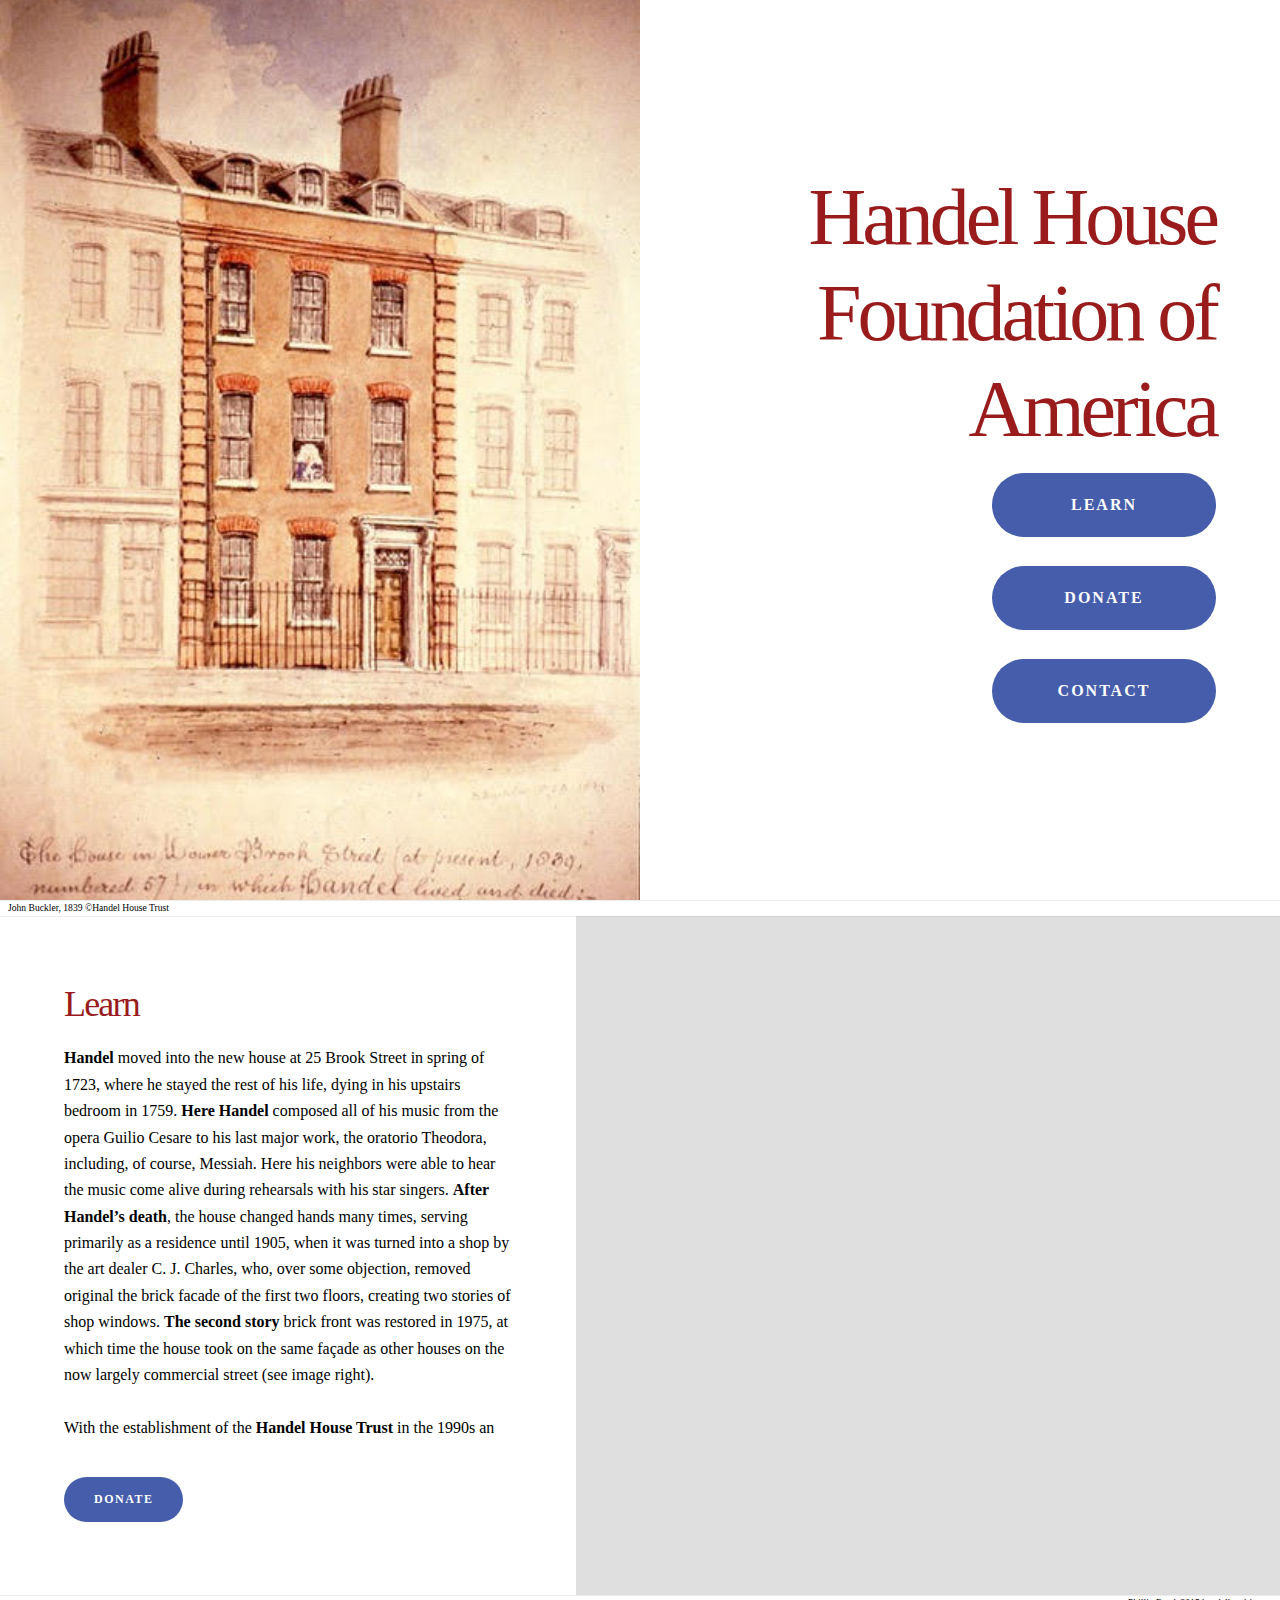
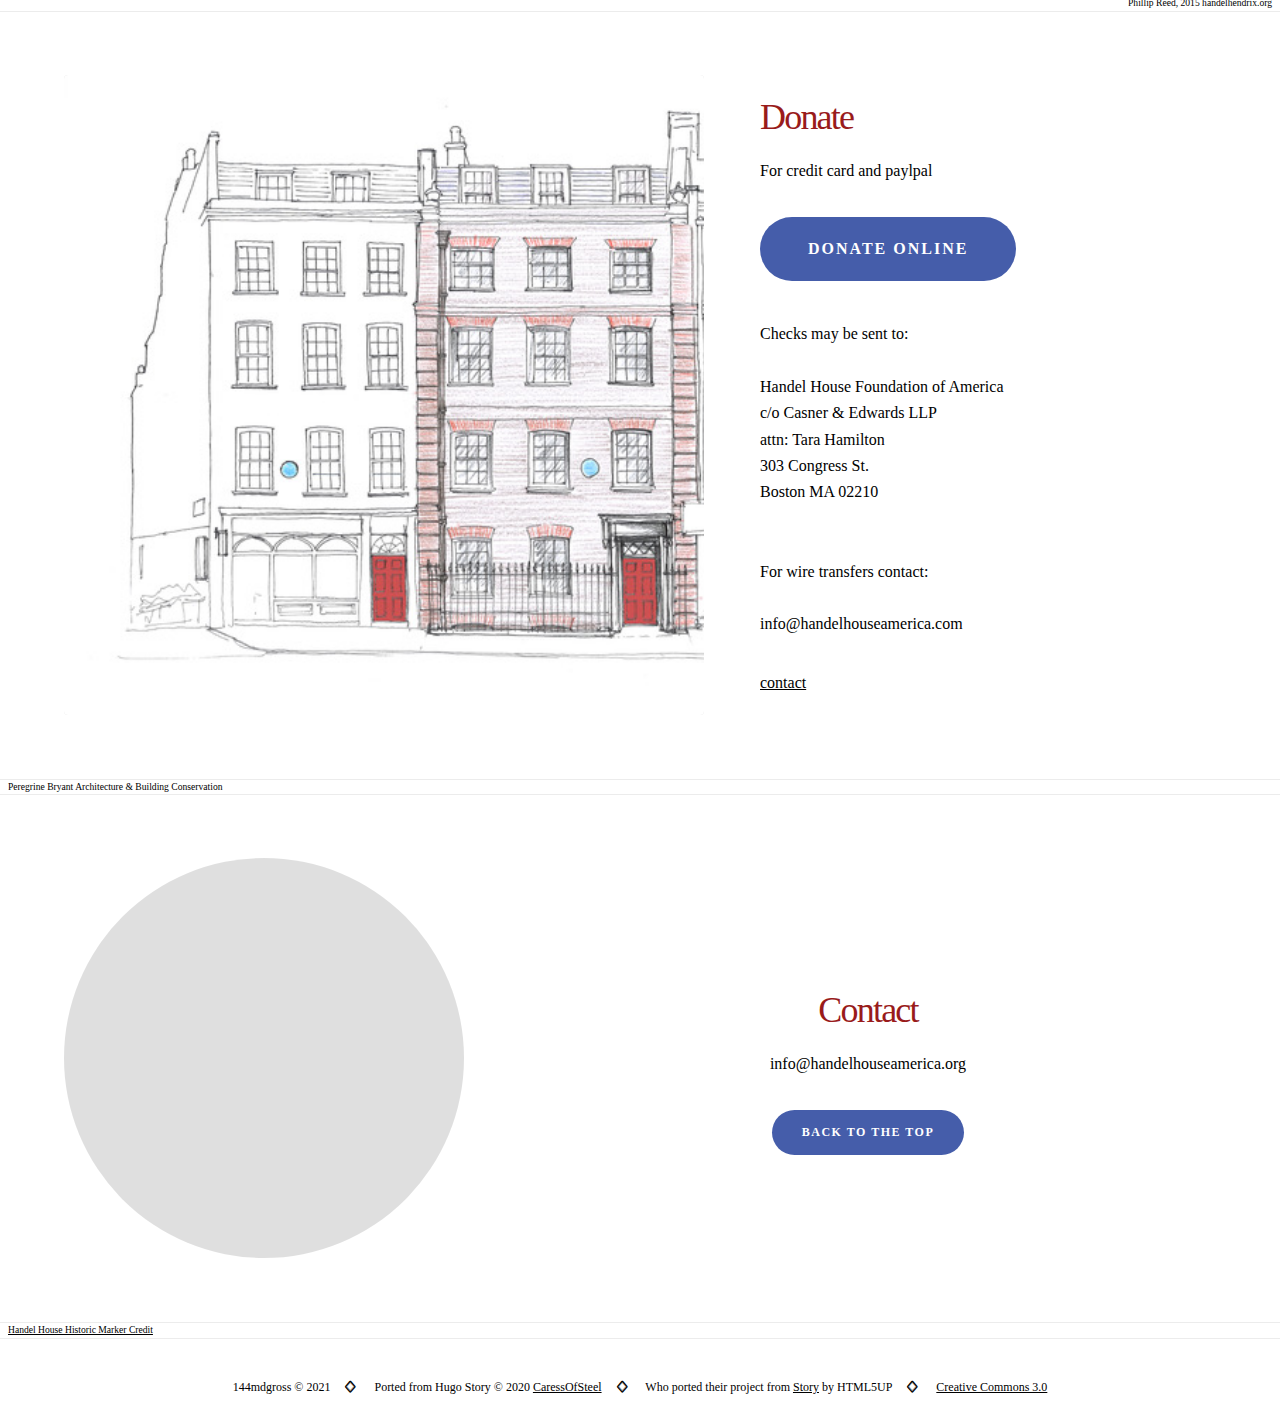
==== commit d27754c7: "update submodule" ====
--- a/public/index.html
+++ b/public/index.html
@@ -98,7 +98,7 @@
 please click on the <strong>Donations</strong> link.
 </p>
         <ul class="actions stacked">
-            <li><a rel="noreferrer" href="#donate" class="button primary smooth-scroll-middle">Donate</a></li>
+            <li><a rel="noreferrer noopener" href="#donate" class="button primary smooth-scroll-middle">Donate</a></li>
         </ul>
     </div>
     <div class="image">
@@ -117,7 +117,7 @@
         <h2>Donate</h2>
         <p>For credit card and paylpal</p>
         <ul class="actions stacked">
-            <li><a href="https://www.paypal.com/donate/?hosted_button_id=URZMYGUKVH89Y" class="button primary large wide smooth-scroll-middle">Donate Online</a></li>
+            <li><a rel="noopener noreferrer" href="https://www.paypal.com/donate/?hosted_button_id=URZMYGUKVH89Y" class="button primary large wide smooth-scroll-middle">Donate Online</a></li>
         </ul>
         <span  id="donate"></span>
         <p>Checks may be sent to: <br><br>
@@ -161,7 +161,7 @@
         <p class="text">info@handelhouseamerica.org
 </p>
         <ul class="actions stacked">
-            <li><a rel="noreferrer" href="#" class="button primary smooth-scroll-middle">Back to the top</a></li>
+            <li><a rel="noreferrer noopener" href="#" class="button primary smooth-scroll-middle">Back to the top</a></li>
         </ul>
     </div>
     <div class="image">
--- a/assets/css/main.min.css
+++ b/assets/css/main.min.css
@@ -1 +1 @@
-@import "fontawesome-all.min.css";@import "https://fonts.googleapis.com/css?family=Source+Sans+Pro:300,300i,400,400i";html,body,div,span,applet,object,iframe,h1,h2,h3,h4,h5,h6,p,blockquote,pre,a,abbr,acronym,address,big,cite,code,del,dfn,em,img,ins,kbd,q,s,samp,small,strike,strong,sub,sup,tt,var,b,u,i,center,dl,dt,dd,ol,ul,li,fieldset,form,label,legend,table,caption,tbody,tfoot,thead,tr,th,td,article,aside,canvas,details,embed,figure,figcaption,footer,header,hgroup,menu,nav,output,ruby,section,summary,time,mark,audio,video{margin:0;padding:0;border:0;font-size:100%;font:inherit;vertical-align:baseline}article,aside,details,figcaption,figure,footer,header,hgroup,menu,nav,section{display:block}body{line-height:1}ol,ul{list-style:none}blockquote,q{quotes:none}blockquote:before,blockquote:after,q:before,q:after{content:'';content:none}table{border-collapse:collapse;border-spacing:0}body{-webkit-text-size-adjust:none}mark{background-color:transparent;color:inherit}input::-moz-focus-inner{border:0;padding:0}input,select,textarea{-moz-appearance:none;-webkit-appearance:none;-ms-appearance:none;appearance:none}@-ms-viewport{width: device-width; }body{-ms-overflow-style:scrollbar}@media screen and (max-width:480px){html,body{min-width:320px}}html{box-sizing:border-box}*,*:before,*:after{box-sizing:inherit}body{background:#fff}body.is-preload *,body.is-preload *:before,body.is-preload *:after{-moz-animation:none!important;-webkit-animation:none!important;-ms-animation:none!important;animation:none!important;-moz-transition:none!important;-webkit-transition:none!important;-ms-transition:none!important;transition:none!important}footer{font-size:.75rem;padding:.5rem}.credit{font-size:.6rem;padding:0 .5rem;border-color:transparent!important}.credit-right{text-align:right}html{font-size:18pt}@media screen and (max-width:1680px){html{font-size:14pt}}@media screen and (max-width:1280px){html{font-size:12pt}}@media screen and (max-width:736px){html{font-size:11pt}}@media screen and (max-width:360px){html{font-size:10pt}}body{background-color:#fff;color:#000}body,input,select,textarea{font-family:garamond,serif;font-size:1rem;font-weight:300;line-height:1.65}a{-moz-transition:color .2s ease-in-out;-webkit-transition:color .2s ease-in-out;-ms-transition:color .2s ease-in-out;transition:color .2s ease-in-out;text-decoration:underline}a:hover{text-decoration:none}strong,b{font-weight:400}em,i{font-style:italic}p{margin:0 0 2rem}p.major{font-size:1.25rem}h1,h2,h3,h4,h5,h6{font-weight:300;line-height:1.375;letter-spacing:-.05em;margin:0 0 1rem}h1 a,h2 a,h3 a,h4 a,h5 a,h6 a{color:inherit;text-decoration:none}h1{font-size:3.5rem;line-height:1.2}h2{font-size:2.25rem}h3{font-size:1.5rem}h4{font-size:1.1rem}h5{font-size:.9rem}h6{font-size:.7rem}sub{font-size:.8rem;position:relative;top:.5rem}sup{font-size:.8rem;position:relative;top:-.5rem}blockquote{border-left:solid 4px;font-style:italic;margin:0 0 2rem;padding:.5rem 0 .5rem 2rem}code{border-radius:4px;font-family:garamond,serif;font-size:.9em;margin:0 .25rem;padding:.25rem .325rem}pre{-webkit-overflow-scrolling:touch;font-family:garamond,serif;font-size:.9em;margin:0 0 2rem}pre code{display:block;line-height:1.5;padding:.75rem 1rem;overflow-x:auto}hr{border:0;border-bottom:solid 1px;margin:2.5rem 0}hr.major{margin:3.5rem 0}.align-left{text-align:left}.align-center{text-align:center}.align-right{text-align:right}.footerspacer{padding-left:15px;padding-right:15px}@media screen and (max-width:736px){p.major{font-size:1.1rem}h1{font-size:2.5rem}h2{font-size:2rem}h3{font-size:1.25rem}h4{font-size:1rem}}input,select,textarea{color:#000}a{color:#000}a:hover{color:#837164}strong,b{color:#000}h1,h2,h3{color:#991b1b}h4,h5,h6{color:#000}blockquote{border-left-color:rgba(0,0,0,.2)}code{background:rgba(0,0,0,5%);border-color:rgba(0,0,0,.2)}hr{border-bottom-color:rgba(0,0,0,.2)}.row{display:flex;flex-wrap:wrap;box-sizing:border-box;align-items:stretch}.row>*{box-sizing:border-box}.row.gtr-uniform>*>:last-child{margin-bottom:0}.row.aln-left{justify-content:flex-start}.row.aln-center{justify-content:center}.row.aln-right{justify-content:flex-end}.row.aln-top{align-items:flex-start}.row.aln-middle{align-items:center}.row.aln-bottom{align-items:flex-end}.row>.imp{order:-1}.row>.col-1{width:8.33333333%}.row>.off-1{margin-left:8.33333333%}.row>.col-2{width:16.66666667%}.row>.off-2{margin-left:16.66666667%}.row>.col-3{width:25%}.row>.off-3{margin-left:25%}.row>.col-4{width:33.33333333%}.row>.off-4{margin-left:33.33333333%}.row>.col-5{width:41.66666667%}.row>.off-5{margin-left:41.66666667%}.row>.col-6{width:50%}.row>.off-6{margin-left:50%}.row>.col-7{width:58.33333333%}.row>.off-7{margin-left:58.33333333%}.row>.col-8{width:66.66666667%}.row>.off-8{margin-left:66.66666667%}.row>.col-9{width:75%}.row>.off-9{margin-left:75%}.row>.col-10{width:83.33333333%}.row>.off-10{margin-left:83.33333333%}.row>.col-11{width:91.66666667%}.row>.off-11{margin-left:91.66666667%}.row>.col-12{width:100%}.row>.off-12{margin-left:100%}.row.gtr-0{margin-top:0;margin-left:0}.row.gtr-0>*{padding:0 0 0 0}.row.gtr-0.gtr-uniform{margin-top:0}.row.gtr-0.gtr-uniform>*{padding-top:0}.row.gtr-25{margin-top:0;margin-left:-.5rem}.row.gtr-25>*{padding:0 0 0 .5rem}.row.gtr-25.gtr-uniform{margin-top:-.5rem}.row.gtr-25.gtr-uniform>*{padding-top:.5rem}.row.gtr-50{margin-top:0;margin-left:-1rem}.row.gtr-50>*{padding:0 0 0 1rem}.row.gtr-50.gtr-uniform{margin-top:-1rem}.row.gtr-50.gtr-uniform>*{padding-top:1rem}.row{margin-top:0;margin-left:-2rem}.row>*{padding:0 0 0 2rem}.row.gtr-uniform{margin-top:-2rem}.row.gtr-uniform>*{padding-top:2rem}.row.gtr-150{margin-top:0;margin-left:-3rem}.row.gtr-150>*{padding:0 0 0 3rem}.row.gtr-150.gtr-uniform{margin-top:-3rem}.row.gtr-150.gtr-uniform>*{padding-top:3rem}.row.gtr-200{margin-top:0;margin-left:-4rem}.row.gtr-200>*{padding:0 0 0 4rem}.row.gtr-200.gtr-uniform{margin-top:-4rem}.row.gtr-200.gtr-uniform>*{padding-top:4rem}@media screen and (max-width:1680px){.row{display:flex;flex-wrap:wrap;box-sizing:border-box;align-items:stretch}.row>*{box-sizing:border-box}.row.gtr-uniform>*>:last-child{margin-bottom:0}.row.aln-left{justify-content:flex-start}.row.aln-center{justify-content:center}.row.aln-right{justify-content:flex-end}.row.aln-top{align-items:flex-start}.row.aln-middle{align-items:center}.row.aln-bottom{align-items:flex-end}.row>.imp-xlarge{order:-1}.row>.col-1-xlarge{width:8.33333333%}.row>.off-1-xlarge{margin-left:8.33333333%}.row>.col-2-xlarge{width:16.66666667%}.row>.off-2-xlarge{margin-left:16.66666667%}.row>.col-3-xlarge{width:25%}.row>.off-3-xlarge{margin-left:25%}.row>.col-4-xlarge{width:33.33333333%}.row>.off-4-xlarge{margin-left:33.33333333%}.row>.col-5-xlarge{width:41.66666667%}.row>.off-5-xlarge{margin-left:41.66666667%}.row>.col-6-xlarge{width:50%}.row>.off-6-xlarge{margin-left:50%}.row>.col-7-xlarge{width:58.33333333%}.row>.off-7-xlarge{margin-left:58.33333333%}.row>.col-8-xlarge{width:66.66666667%}.row>.off-8-xlarge{margin-left:66.66666667%}.row>.col-9-xlarge{width:75%}.row>.off-9-xlarge{margin-left:75%}.row>.col-10-xlarge{width:83.33333333%}.row>.off-10-xlarge{margin-left:83.33333333%}.row>.col-11-xlarge{width:91.66666667%}.row>.off-11-xlarge{margin-left:91.66666667%}.row>.col-12-xlarge{width:100%}.row>.off-12-xlarge{margin-left:100%}.row.gtr-0{margin-top:0;margin-left:0}.row.gtr-0>*{padding:0 0 0 0}.row.gtr-0.gtr-uniform{margin-top:0}.row.gtr-0.gtr-uniform>*{padding-top:0}.row.gtr-25{margin-top:0;margin-left:-.5rem}.row.gtr-25>*{padding:0 0 0 .5rem}.row.gtr-25.gtr-uniform{margin-top:-.5rem}.row.gtr-25.gtr-uniform>*{padding-top:.5rem}.row.gtr-50{margin-top:0;margin-left:-1rem}.row.gtr-50>*{padding:0 0 0 1rem}.row.gtr-50.gtr-uniform{margin-top:-1rem}.row.gtr-50.gtr-uniform>*{padding-top:1rem}.row{margin-top:0;margin-left:-2rem}.row>*{padding:0 0 0 2rem}.row.gtr-uniform{margin-top:-2rem}.row.gtr-uniform>*{padding-top:2rem}.row.gtr-150{margin-top:0;margin-left:-3rem}.row.gtr-150>*{padding:0 0 0 3rem}.row.gtr-150.gtr-uniform{margin-top:-3rem}.row.gtr-150.gtr-uniform>*{padding-top:3rem}.row.gtr-200{margin-top:0;margin-left:-4rem}.row.gtr-200>*{padding:0 0 0 4rem}.row.gtr-200.gtr-uniform{margin-top:-4rem}.row.gtr-200.gtr-uniform>*{padding-top:4rem}}@media screen and (max-width:1280px){.row{display:flex;flex-wrap:wrap;box-sizing:border-box;align-items:stretch}.row>*{box-sizing:border-box}.row.gtr-uniform>*>:last-child{margin-bottom:0}.row.aln-left{justify-content:flex-start}.row.aln-center{justify-content:center}.row.aln-right{justify-content:flex-end}.row.aln-top{align-items:flex-start}.row.aln-middle{align-items:center}.row.aln-bottom{align-items:flex-end}.row>.imp-large{order:-1}.row>.col-1-large{width:8.33333333%}.row>.off-1-large{margin-left:8.33333333%}.row>.col-2-large{width:16.66666667%}.row>.off-2-large{margin-left:16.66666667%}.row>.col-3-large{width:25%}.row>.off-3-large{margin-left:25%}.row>.col-4-large{width:33.33333333%}.row>.off-4-large{margin-left:33.33333333%}.row>.col-5-large{width:41.66666667%}.row>.off-5-large{margin-left:41.66666667%}.row>.col-6-large{width:50%}.row>.off-6-large{margin-left:50%}.row>.col-7-large{width:58.33333333%}.row>.off-7-large{margin-left:58.33333333%}.row>.col-8-large{width:66.66666667%}.row>.off-8-large{margin-left:66.66666667%}.row>.col-9-large{width:75%}.row>.off-9-large{margin-left:75%}.row>.col-10-large{width:83.33333333%}.row>.off-10-large{margin-left:83.33333333%}.row>.col-11-large{width:91.66666667%}.row>.off-11-large{margin-left:91.66666667%}.row>.col-12-large{width:100%}.row>.off-12-large{margin-left:100%}.row.gtr-0{margin-top:0;margin-left:0}.row.gtr-0>*{padding:0 0 0 0}.row.gtr-0.gtr-uniform{margin-top:0}.row.gtr-0.gtr-uniform>*{padding-top:0}.row.gtr-25{margin-top:0;margin-left:-.5rem}.row.gtr-25>*{padding:0 0 0 .5rem}.row.gtr-25.gtr-uniform{margin-top:-.5rem}.row.gtr-25.gtr-uniform>*{padding-top:.5rem}.row.gtr-50{margin-top:0;margin-left:-1rem}.row.gtr-50>*{padding:0 0 0 1rem}.row.gtr-50.gtr-uniform{margin-top:-1rem}.row.gtr-50.gtr-uniform>*{padding-top:1rem}.row{margin-top:0;margin-left:-2rem}.row>*{padding:0 0 0 2rem}.row.gtr-uniform{margin-top:-2rem}.row.gtr-uniform>*{padding-top:2rem}.row.gtr-150{margin-top:0;margin-left:-3rem}.row.gtr-150>*{padding:0 0 0 3rem}.row.gtr-150.gtr-uniform{margin-top:-3rem}.row.gtr-150.gtr-uniform>*{padding-top:3rem}.row.gtr-200{margin-top:0;margin-left:-4rem}.row.gtr-200>*{padding:0 0 0 4rem}.row.gtr-200.gtr-uniform{margin-top:-4rem}.row.gtr-200.gtr-uniform>*{padding-top:4rem}}@media screen and (max-width:980px){.row{display:flex;flex-wrap:wrap;box-sizing:border-box;align-items:stretch}.row>*{box-sizing:border-box}.row.gtr-uniform>*>:last-child{margin-bottom:0}.row.aln-left{justify-content:flex-start}.row.aln-center{justify-content:center}.row.aln-right{justify-content:flex-end}.row.aln-top{align-items:flex-start}.row.aln-middle{align-items:center}.row.aln-bottom{align-items:flex-end}.row>.imp-medium{order:-1}.row>.col-1-medium{width:8.33333333%}.row>.off-1-medium{margin-left:8.33333333%}.row>.col-2-medium{width:16.66666667%}.row>.off-2-medium{margin-left:16.66666667%}.row>.col-3-medium{width:25%}.row>.off-3-medium{margin-left:25%}.row>.col-4-medium{width:33.33333333%}.row>.off-4-medium{margin-left:33.33333333%}.row>.col-5-medium{width:41.66666667%}.row>.off-5-medium{margin-left:41.66666667%}.row>.col-6-medium{width:50%}.row>.off-6-medium{margin-left:50%}.row>.col-7-medium{width:58.33333333%}.row>.off-7-medium{margin-left:58.33333333%}.row>.col-8-medium{width:66.66666667%}.row>.off-8-medium{margin-left:66.66666667%}.row>.col-9-medium{width:75%}.row>.off-9-medium{margin-left:75%}.row>.col-10-medium{width:83.33333333%}.row>.off-10-medium{margin-left:83.33333333%}.row>.col-11-medium{width:91.66666667%}.row>.off-11-medium{margin-left:91.66666667%}.row>.col-12-medium{width:100%}.row>.off-12-medium{margin-left:100%}.row.gtr-0{margin-top:0;margin-left:0}.row.gtr-0>*{padding:0 0 0 0}.row.gtr-0.gtr-uniform{margin-top:0}.row.gtr-0.gtr-uniform>*{padding-top:0}.row.gtr-25{margin-top:0;margin-left:-.5rem}.row.gtr-25>*{padding:0 0 0 .5rem}.row.gtr-25.gtr-uniform{margin-top:-.5rem}.row.gtr-25.gtr-uniform>*{padding-top:.5rem}.row.gtr-50{margin-top:0;margin-left:-1rem}.row.gtr-50>*{padding:0 0 0 1rem}.row.gtr-50.gtr-uniform{margin-top:-1rem}.row.gtr-50.gtr-uniform>*{padding-top:1rem}.row{margin-top:0;margin-left:-2rem}.row>*{padding:0 0 0 2rem}.row.gtr-uniform{margin-top:-2rem}.row.gtr-uniform>*{padding-top:2rem}.row.gtr-150{margin-top:0;margin-left:-3rem}.row.gtr-150>*{padding:0 0 0 3rem}.row.gtr-150.gtr-uniform{margin-top:-3rem}.row.gtr-150.gtr-uniform>*{padding-top:3rem}.row.gtr-200{margin-top:0;margin-left:-4rem}.row.gtr-200>*{padding:0 0 0 4rem}.row.gtr-200.gtr-uniform{margin-top:-4rem}.row.gtr-200.gtr-uniform>*{padding-top:4rem}}@media screen and (max-width:736px){.row{display:flex;flex-wrap:wrap;box-sizing:border-box;align-items:stretch}.row>*{box-sizing:border-box}.row.gtr-uniform>*>:last-child{margin-bottom:0}.row.aln-left{justify-content:flex-start}.row.aln-center{justify-content:center}.row.aln-right{justify-content:flex-end}.row.aln-top{align-items:flex-start}.row.aln-middle{align-items:center}.row.aln-bottom{align-items:flex-end}.row>.imp-small{order:-1}.row>.col-1-small{width:8.33333333%}.row>.off-1-small{margin-left:8.33333333%}.row>.col-2-small{width:16.66666667%}.row>.off-2-small{margin-left:16.66666667%}.row>.col-3-small{width:25%}.row>.off-3-small{margin-left:25%}.row>.col-4-small{width:33.33333333%}.row>.off-4-small{margin-left:33.33333333%}.row>.col-5-small{width:41.66666667%}.row>.off-5-small{margin-left:41.66666667%}.row>.col-6-small{width:50%}.row>.off-6-small{margin-left:50%}.row>.col-7-small{width:58.33333333%}.row>.off-7-small{margin-left:58.33333333%}.row>.col-8-small{width:66.66666667%}.row>.off-8-small{margin-left:66.66666667%}.row>.col-9-small{width:75%}.row>.off-9-small{margin-left:75%}.row>.col-10-small{width:83.33333333%}.row>.off-10-small{margin-left:83.33333333%}.row>.col-11-small{width:91.66666667%}.row>.off-11-small{margin-left:91.66666667%}.row>.col-12-small{width:100%}.row>.off-12-small{margin-left:100%}.row.gtr-0{margin-top:0;margin-left:0}.row.gtr-0>*{padding:0 0 0 0}.row.gtr-0.gtr-uniform{margin-top:0}.row.gtr-0.gtr-uniform>*{padding-top:0}.row.gtr-25{margin-top:0;margin-left:-.5rem}.row.gtr-25>*{padding:0 0 0 .5rem}.row.gtr-25.gtr-uniform{margin-top:-.5rem}.row.gtr-25.gtr-uniform>*{padding-top:.5rem}.row.gtr-50{margin-top:0;margin-left:-1rem}.row.gtr-50>*{padding:0 0 0 1rem}.row.gtr-50.gtr-uniform{margin-top:-1rem}.row.gtr-50.gtr-uniform>*{padding-top:1rem}.row{margin-top:0;margin-left:-2rem}.row>*{padding:0 0 0 2rem}.row.gtr-uniform{margin-top:-2rem}.row.gtr-uniform>*{padding-top:2rem}.row.gtr-150{margin-top:0;margin-left:-3rem}.row.gtr-150>*{padding:0 0 0 3rem}.row.gtr-150.gtr-uniform{margin-top:-3rem}.row.gtr-150.gtr-uniform>*{padding-top:3rem}.row.gtr-200{margin-top:0;margin-left:-4rem}.row.gtr-200>*{padding:0 0 0 4rem}.row.gtr-200.gtr-uniform{margin-top:-4rem}.row.gtr-200.gtr-uniform>*{padding-top:4rem}}@media screen and (max-width:480px){.row{display:flex;flex-wrap:wrap;box-sizing:border-box;align-items:stretch}.row>*{box-sizing:border-box}.row.gtr-uniform>*>:last-child{margin-bottom:0}.row.aln-left{justify-content:flex-start}.row.aln-center{justify-content:center}.row.aln-right{justify-content:flex-end}.row.aln-top{align-items:flex-start}.row.aln-middle{align-items:center}.row.aln-bottom{align-items:flex-end}.row>.imp-xsmall{order:-1}.row>.col-1-xsmall{width:8.33333333%}.row>.off-1-xsmall{margin-left:8.33333333%}.row>.col-2-xsmall{width:16.66666667%}.row>.off-2-xsmall{margin-left:16.66666667%}.row>.col-3-xsmall{width:25%}.row>.off-3-xsmall{margin-left:25%}.row>.col-4-xsmall{width:33.33333333%}.row>.off-4-xsmall{margin-left:33.33333333%}.row>.col-5-xsmall{width:41.66666667%}.row>.off-5-xsmall{margin-left:41.66666667%}.row>.col-6-xsmall{width:50%}.row>.off-6-xsmall{margin-left:50%}.row>.col-7-xsmall{width:58.33333333%}.row>.off-7-xsmall{margin-left:58.33333333%}.row>.col-8-xsmall{width:66.66666667%}.row>.off-8-xsmall{margin-left:66.66666667%}.row>.col-9-xsmall{width:75%}.row>.off-9-xsmall{margin-left:75%}.row>.col-10-xsmall{width:83.33333333%}.row>.off-10-xsmall{margin-left:83.33333333%}.row>.col-11-xsmall{width:91.66666667%}.row>.off-11-xsmall{margin-left:91.66666667%}.row>.col-12-xsmall{width:100%}.row>.off-12-xsmall{margin-left:100%}.row.gtr-0{margin-top:0;margin-left:0}.row.gtr-0>*{padding:0 0 0 0}.row.gtr-0.gtr-uniform{margin-top:0}.row.gtr-0.gtr-uniform>*{padding-top:0}.row.gtr-25{margin-top:0;margin-left:-.5rem}.row.gtr-25>*{padding:0 0 0 .5rem}.row.gtr-25.gtr-uniform{margin-top:-.5rem}.row.gtr-25.gtr-uniform>*{padding-top:.5rem}.row.gtr-50{margin-top:0;margin-left:-1rem}.row.gtr-50>*{padding:0 0 0 1rem}.row.gtr-50.gtr-uniform{margin-top:-1rem}.row.gtr-50.gtr-uniform>*{padding-top:1rem}.row{margin-top:0;margin-left:-2rem}.row>*{padding:0 0 0 2rem}.row.gtr-uniform{margin-top:-2rem}.row.gtr-uniform>*{padding-top:2rem}.row.gtr-150{margin-top:0;margin-left:-3rem}.row.gtr-150>*{padding:0 0 0 3rem}.row.gtr-150.gtr-uniform{margin-top:-3rem}.row.gtr-150.gtr-uniform>*{padding-top:3rem}.row.gtr-200{margin-top:0;margin-left:-4rem}.row.gtr-200>*{padding:0 0 0 4rem}.row.gtr-200.gtr-uniform{margin-top:-4rem}.row.gtr-200.gtr-uniform>*{padding-top:4rem}}@media screen and (max-width:360px){.row{display:flex;flex-wrap:wrap;box-sizing:border-box;align-items:stretch}.row>*{box-sizing:border-box}.row.gtr-uniform>*>:last-child{margin-bottom:0}.row.aln-left{justify-content:flex-start}.row.aln-center{justify-content:center}.row.aln-right{justify-content:flex-end}.row.aln-top{align-items:flex-start}.row.aln-middle{align-items:center}.row.aln-bottom{align-items:flex-end}.row>.imp-xxsmall{order:-1}.row>.col-1-xxsmall{width:8.33333333%}.row>.off-1-xxsmall{margin-left:8.33333333%}.row>.col-2-xxsmall{width:16.66666667%}.row>.off-2-xxsmall{margin-left:16.66666667%}.row>.col-3-xxsmall{width:25%}.row>.off-3-xxsmall{margin-left:25%}.row>.col-4-xxsmall{width:33.33333333%}.row>.off-4-xxsmall{margin-left:33.33333333%}.row>.col-5-xxsmall{width:41.66666667%}.row>.off-5-xxsmall{margin-left:41.66666667%}.row>.col-6-xxsmall{width:50%}.row>.off-6-xxsmall{margin-left:50%}.row>.col-7-xxsmall{width:58.33333333%}.row>.off-7-xxsmall{margin-left:58.33333333%}.row>.col-8-xxsmall{width:66.66666667%}.row>.off-8-xxsmall{margin-left:66.66666667%}.row>.col-9-xxsmall{width:75%}.row>.off-9-xxsmall{margin-left:75%}.row>.col-10-xxsmall{width:83.33333333%}.row>.off-10-xxsmall{margin-left:83.33333333%}.row>.col-11-xxsmall{width:91.66666667%}.row>.off-11-xxsmall{margin-left:91.66666667%}.row>.col-12-xxsmall{width:100%}.row>.off-12-xxsmall{margin-left:100%}.row.gtr-0{margin-top:0;margin-left:0}.row.gtr-0>*{padding:0 0 0 0}.row.gtr-0.gtr-uniform{margin-top:0}.row.gtr-0.gtr-uniform>*{padding-top:0}.row.gtr-25{margin-top:0;margin-left:-.5rem}.row.gtr-25>*{padding:0 0 0 .5rem}.row.gtr-25.gtr-uniform{margin-top:-.5rem}.row.gtr-25.gtr-uniform>*{padding-top:.5rem}.row.gtr-50{margin-top:0;margin-left:-1rem}.row.gtr-50>*{padding:0 0 0 1rem}.row.gtr-50.gtr-uniform{margin-top:-1rem}.row.gtr-50.gtr-uniform>*{padding-top:1rem}.row{margin-top:0;margin-left:-2rem}.row>*{padding:0 0 0 2rem}.row.gtr-uniform{margin-top:-2rem}.row.gtr-uniform>*{padding-top:2rem}.row.gtr-150{margin-top:0;margin-left:-3rem}.row.gtr-150>*{padding:0 0 0 3rem}.row.gtr-150.gtr-uniform{margin-top:-3rem}.row.gtr-150.gtr-uniform>*{padding-top:3rem}.row.gtr-200{margin-top:0;margin-left:-4rem}.row.gtr-200>*{padding:0 0 0 4rem}.row.gtr-200.gtr-uniform{margin-top:-4rem}.row.gtr-200.gtr-uniform>*{padding-top:4rem}}.box{border-radius:4px;border:solid 1px;margin-bottom:2rem;padding:1.5rem}.box>:last-child,.box>:last-child>:last-child,.box>:last-child>:last-child>:last-child{margin-bottom:0}.box.alt{border:0;border-radius:0;padding:0}.box{border-color:rgba(0,0,0,.2)}input[type=submit],input[type=reset],input[type=button],button,.button{-moz-appearance:none;-webkit-appearance:none;-ms-appearance:none;appearance:none;-moz-transition:background-color .2s ease-in-out,box-shadow .2s ease-in-out,color .2s ease-in-out;-webkit-transition:background-color .2s ease-in-out,box-shadow .2s ease-in-out,color .2s ease-in-out;-ms-transition:background-color .2s ease-in-out,box-shadow .2s ease-in-out,color .2s ease-in-out;transition:background-color .2s ease-in-out,box-shadow .2s ease-in-out,color .2s ease-in-out;border:0;cursor:pointer;display:inline-block;font-weight:400;letter-spacing:.125em;text-align:center;text-decoration:none;text-transform:uppercase;white-space:nowrap;font-size:.75rem;max-width:20rem;height:3.75em;line-height:3.75em;border-radius:3.75em;padding:0 2.5em;text-overflow:ellipsis;overflow:hidden}input[type=submit].icon:before,input[type=reset].icon:before,input[type=button].icon:before,button.icon:before,.button.icon:before{margin-right:.5rem}input[type=submit].fit,input[type=reset].fit,input[type=button].fit,button.fit,.button.fit{width:100%}input[type=submit].small,input[type=reset].small,input[type=button].small,button.small,.button.small{font-size:.6rem;height:3.325em;line-height:3.325em;border-radius:3.325em;padding:0 2em}input[type=submit].large,input[type=reset].large,input[type=button].large,button.large,.button.large{font-size:.8rem;height:4em;line-height:4em;border-radius:4em;padding:0 3em}input[type=submit].wide,input[type=reset].wide,input[type=button].wide,button.wide,.button.wide{min-width:14em}input[type=submit].disabled,input[type=submit]:disabled,input[type=reset].disabled,input[type=reset]:disabled,input[type=button].disabled,input[type=button]:disabled,button.disabled,button:disabled,.button.disabled,.button:disabled{pointer-events:none;opacity:.25}input[type=submit],input[type=reset],input[type=button],button,.button{background-color:transparent;box-shadow:inset 0 0 0 1px rgba(0,0,0,.2);color:#455daa!important;font-weight:700}input[type=submit]:hover,input[type=reset]:hover,input[type=button]:hover,button:hover,.button:hover{box-shadow:inset 0 0 0 1px #837164;color:#837164!important}input[type=submit]:active,input[type=reset]:active,input[type=button]:active,button:active,.button:active{background-color:rgba(131,113,100,.2);box-shadow:inset 0 0 0 1px #837164;color:#837164!important}input[type=submit].primary,input[type=reset].primary,input[type=button].primary,button.primary,.button.primary{background-color:#455daa;box-shadow:none;color:#fff!important}input[type=submit].primary:hover,input[type=reset].primary:hover,input[type=button].primary:hover,button.primary:hover,.button.primary:hover{background-color:#837164}input[type=submit].primary:active,input[type=reset].primary:active,input[type=button].primary:active,button.primary:active,.button.primary:active{background-color:#60534a}form{margin:0 0 2rem}form>:last-child{margin-bottom:0}form>.fields{display:-moz-flex;display:-webkit-flex;display:-ms-flex;display:flex;-moz-flex-wrap:wrap;-webkit-flex-wrap:wrap;-ms-flex-wrap:wrap;flex-wrap:wrap;width:calc(100% + 3rem);margin:-1.5rem 0 2rem -1.5rem}form>.fields>.field{-moz-flex-grow:0;-webkit-flex-grow:0;-ms-flex-grow:0;flex-grow:0;-moz-flex-shrink:0;-webkit-flex-shrink:0;-ms-flex-shrink:0;flex-shrink:0;padding:1.5rem 0 0 1.5rem;width:calc(100% - 1.5rem)}form>.fields>.field.half{width:calc(50% - .75rem)}form>.fields>.field.third{width:calc(100%/3 - .5rem)}form>.fields>.field.quarter{width:calc(25% - .375rem)}@media screen and (max-width:480px){form>.fields{width:calc(100% + 3rem);margin:-1.5rem 0 2rem -1.5rem}form>.fields>.field{padding:1.5rem 0 0 1.5rem;width:calc(100% - 1.5rem)}form>.fields>.field.half{width:calc(100% - 1.5rem)}form>.fields>.field.third{width:calc(100% - 1.5rem)}form>.fields>.field.quarter{width:calc(100% - 1.5rem)}}label{display:block;font-size:.9rem;font-weight:400;margin:0 0 1rem}input[type=text],input[type=password],input[type=email],input[type=tel],input[type=search],input[type=url],select,textarea{-moz-appearance:none;-webkit-appearance:none;-ms-appearance:none;appearance:none;background-color:transparent;border-radius:4px;border:none;border:solid 1px;color:inherit;display:block;outline:0;padding:0 .825rem;text-decoration:none;width:100%}input[type=text]:invalid,input[type=password]:invalid,input[type=email]:invalid,input[type=tel]:invalid,input[type=search]:invalid,input[type=url]:invalid,select:invalid,textarea:invalid{box-shadow:none}select{background-size:1.25rem;background-repeat:no-repeat;background-position:calc(100% - 1rem);height:2.75rem;padding-right:2.75rem;text-overflow:ellipsis}select:focus::-ms-value{background-color:transparent}select::-ms-expand{display:none}input[type=text],input[type=password],input[type=email],input[type=tel],input[type=search],input[type=url],select{height:2.75rem}textarea{padding:.75rem 1rem}input[type=checkbox],input[type=radio]{-moz-appearance:none;-webkit-appearance:none;-ms-appearance:none;appearance:none;display:block;float:left;margin-right:-2rem;opacity:0;width:1rem;z-index:-1}input[type=checkbox]+label,input[type=radio]+label{text-decoration:none;-moz-user-select:none;-webkit-user-select:none;-ms-user-select:none;user-select:none;cursor:pointer;display:inline-block;font-size:1rem;font-weight:300;padding-left:2.4rem;padding-right:.75rem;position:relative;margin-bottom:0}input[type=checkbox]+label:before,input[type=radio]+label:before{-moz-osx-font-smoothing:grayscale;-webkit-font-smoothing:antialiased;display:inline-block;font-style:normal;font-variant:normal;text-rendering:auto;line-height:1;text-transform:none!important;font-family:'font awesome 5 pro';font-weight:900}input[type=checkbox]+label:before,input[type=radio]+label:before{border-radius:4px;border:solid 1px;content:'';display:inline-block;font-size:.8rem;height:1.65rem;left:0;line-height:1.65rem;position:absolute;text-align:center;top:0;width:1.65rem}input[type=checkbox]:checked+label:before,input[type=radio]:checked+label:before{content:'\f00c'}input[type=checkbox]+label:before{border-radius:4px}input[type=radio]+label:before{border-radius:100%}::-webkit-input-placeholder{opacity:1}:-moz-placeholder{opacity:1}::-moz-placeholder{opacity:1}:-ms-input-placeholder{opacity:1}label{color:#000}input[type=text],input[type=password],input[type=email],input[type=tel],input[type=search],input[type=url],select,textarea{border-color:rgba(0,0,0,.2)}input[type=text]:focus,input[type=password]:focus,input[type=email]:focus,input[type=tel]:focus,input[type=search]:focus,input[type=url]:focus,select:focus,textarea:focus{border-color:#837164;box-shadow:0 0 0 1px #837164}select{background-image:url("data:image/svg+xml;charset=utf8,%3Csvg xmlns=%22http://www.w3.org/2000/svg%22 width=%2240%22 height=%2240%22 preserveAspectRatio=%22none%22 viewBox=%220 0 40 40%22%3E%3Cpath d=%22M9.4 12.3l10.4 10.4 10.4-10.4c.2-.2.5-.4.9-.4.3.0.6.1.9.4l3.3 3.3c.2.2.4.5.4.9s-.1.6-.4.9L20.7 31.9c-.2.2-.5.4-.9.4-.3.0-.6-.1-.9-.4L4.3 17.3c-.2-.2-.4-.5-.4-.9s.1-.6.4-.9l3.3-3.3c.2-.2.5-.4.9-.4S9.1 12.1 9.4 12.3z%22 fill=%22rgba(0, 0, 0, 0.2)%22/%3E%3C/svg%3E")}select option{color:#000;background:#fff}input[type=checkbox]+label,input[type=radio]+label{color:#000}input[type=checkbox]+label:before,input[type=radio]+label:before{border-color:rgba(0,0,0,.2)}input[type=checkbox]:checked+label:before,input[type=radio]:checked+label:before{background-color:#000;border-color:#000;color:#fff}input[type=checkbox]:focus+label:before,input[type=radio]:focus+label:before{border-color:#837164;box-shadow:0 0 0 1px #837164}::-webkit-input-placeholder{color:rgba(0,0,0,.75)!important}:-moz-placeholder{color:rgba(0,0,0,.75)!important}::-moz-placeholder{color:rgba(0,0,0,.75)!important}:-ms-input-placeholder{color:rgba(0,0,0,.75)!important}.icon{text-decoration:none;border-bottom:none;position:relative;text-align:center}.icon:before{-moz-osx-font-smoothing:grayscale;-webkit-font-smoothing:antialiased;display:inline-block;font-style:normal;font-variant:normal;text-rendering:auto;line-height:1;text-transform:none!important;font-family:'font awesome 5 pro';font-weight:400}.icon>.label{display:none}.icon:before{line-height:inherit}.icon.solid:before{font-weight:900}.icon.brands:before{font-family:'font awesome 5 brands'}.icon.style2:before{border-radius:2.75em;display:inline-block;height:2.75em;line-height:2.75em;width:2.75em}.icon.major{display:block;margin:0 0 1rem}.icon.major:before{font-size:1.25rem}a.icon.style2:before{-moz-transition:background-color .2s ease-in-out,box-shadow .2s ease-in-out,color .2s ease-in-out;-webkit-transition:background-color .2s ease-in-out,box-shadow .2s ease-in-out,color .2s ease-in-out;-ms-transition:background-color .2s ease-in-out,box-shadow .2s ease-in-out,color .2s ease-in-out;transition:background-color .2s ease-in-out,box-shadow .2s ease-in-out,color .2s ease-in-out}.icon.style2:before{box-shadow:inset 0 0 0 1px rgba(0,0,0,.2)}a.icon.style2:hover:before{box-shadow:inset 0 0 0 1px #837164;color:#837164}a.icon.style2:active:before{background-color:rgba(131,113,100,.1);box-shadow:inset 0 0 0 1px #837164;color:#837164}.image{border:0;border-radius:4px;display:inline-block;position:relative}.image img{display:block;border-radius:4px}.image.left,.image.right{width:40%;max-width:10rem}.image.left img,.image.right img{width:100%}.image.left{float:left;margin:0 1.5rem 1rem 0;top:.25rem}.image.right{float:right;margin:0 0 1rem 1.5rem;top:.25rem}.image.fit{display:block;margin:0 0 2rem;width:100%}.image.fit img{width:100%}.image.main{display:block;margin:0 0 3rem;width:100%}.image.main img{width:100%}ol{list-style:decimal;margin:0 0 2rem;padding-left:1.25rem}ol li{padding-left:.25rem}ul{list-style:disc;margin:0 0 2rem;padding-left:1rem}ul li{padding-left:.5rem}ul.alt{list-style:none;padding-left:0}ul.alt li{border-top:solid 1px;padding:.5rem 0}ul.alt li:first-child{border-top:0;padding-top:0}dl{margin:0 0 2rem}dl dt{display:block;font-weight:400;margin:0 0 1rem}dl dd{margin-left:2rem}dl.style2 dt{width:25%;float:left}dl.style2 dd{width:70%;float:left}dl.style2:after{content:'';display:block;clear:both}ul.alt li{border-top-color:rgba(0,0,0,.2)}ul.actions{display:-moz-flex;display:-webkit-flex;display:-ms-flex;display:flex;cursor:default;list-style:none;margin-left:-1rem;padding-left:0}ul.actions li{padding:0 0 0 1rem;vertical-align:middle}ul.actions.special{-moz-justify-content:center;-webkit-justify-content:center;-ms-justify-content:center;justify-content:center;width:100%;margin-left:0}ul.actions.special li:first-child{padding-left:0}ul.actions.stacked{-moz-flex-direction:column;-webkit-flex-direction:column;-ms-flex-direction:column;flex-direction:column;margin-left:0}ul.actions.stacked li{padding:1.3rem 0 0}ul.actions.stacked li:first-child{padding-top:0}ul.actions.fit{width:calc(100% + 1rem)}ul.actions.fit li{-moz-flex-grow:1;-webkit-flex-grow:1;-ms-flex-grow:1;flex-grow:1;-moz-flex-shrink:1;-webkit-flex-shrink:1;-ms-flex-shrink:1;flex-shrink:1;width:100%}ul.actions.fit li>*{width:100%}ul.actions.fit.stacked{width:100%}@media screen and (max-width:480px){ul.actions:not(.fixed){-moz-flex-direction:column;-webkit-flex-direction:column;-ms-flex-direction:column;flex-direction:column;margin-left:0;width:100%!important}ul.actions:not(.fixed) li{-moz-flex-grow:1;-webkit-flex-grow:1;-ms-flex-grow:1;flex-grow:1;-moz-flex-shrink:1;-webkit-flex-shrink:1;-ms-flex-shrink:1;flex-shrink:1;padding:1rem 0 0;text-align:center;width:100%}ul.actions:not(.fixed) li>*{width:100%}ul.actions:not(.fixed) li:first-child{padding-top:0}ul.actions:not(.fixed) li input[type=submit],ul.actions:not(.fixed) li input[type=reset],ul.actions:not(.fixed) li input[type=button],ul.actions:not(.fixed) li button,ul.actions:not(.fixed) li .button{width:100%}ul.actions:not(.fixed) li input[type=submit].icon:before,ul.actions:not(.fixed) li input[type=reset].icon:before,ul.actions:not(.fixed) li input[type=button].icon:before,ul.actions:not(.fixed) li button.icon:before,ul.actions:not(.fixed) li .button.icon:before{margin-left:-.5rem}}ul.icons{cursor:default;list-style:none;padding-left:0}ul.icons li{display:inline-block;padding:0 .75rem 0 0}ul.icons li:last-child{padding-right:0}section.special,article.special{text-align:center}header p{position:relative;margin:-.65rem 0 1.5rem;font-style:italic}header h1+p{font-size:1.375rem}header h2+p{font-size:1.25rem}header h3+p{font-size:1.1rem}header h4+p,header h5+p,header h6+p{font-size:.9rem}header p{color:rgba(0,0,0,.75)}.table-wrapper{-webkit-overflow-scrolling:touch;margin:0 0 2rem;overflow-x:auto}.table-wrapper>table{margin-bottom:0}table{margin:0 0 2rem;width:100%}table tbody tr{border:solid 1px;border-left:0;border-right:0}table td{padding:.75rem}table th{font-size:.9rem;font-weight:400;padding:0 .75rem .75rem;text-align:left}table thead{border-bottom:solid 2px}table tfoot{border-top:solid 2px}table.alt{border-collapse:separate}table.alt tbody tr td{border:solid 1px;border-left-width:0;border-top-width:0}table.alt tbody tr td:first-child{border-left-width:1px}table.alt tbody tr:first-child td{border-top-width:1px}table.alt thead{border-bottom:0}table.alt tfoot{border-top:0}table.fixed{table-layout:fixed}table tbody tr{border-color:rgba(0,0,0,.2)}table tbody tr:nth-child(2n+1){background-color:rgba(0,0,0,5%)}table tbody tr.alt{background-color:rgba(0,0,0,5%)!important}table th{color:#000}table thead{border-bottom-color:rgba(0,0,0,.2)}table tfoot{border-top-color:rgba(0,0,0,.2)}table.alt tbody tr td{border-color:rgba(0,0,0,.2)}table.uniform tbody tr:nth-child(2n+1){background-color:transparent}.feature.onload-content-fade-up .content{-moz-transition:opacity .75s ease-in-out,-moz-transform .75s ease-in-out;-webkit-transition:opacity .75s ease-in-out,-webkit-transform .75s ease-in-out;-ms-transition:opacity .75s ease-in-out,-ms-transform .75s ease-in-out;transition:opacity .75s ease-in-out,transform .75s ease-in-out}body.is-preload .feature.onload-content-fade-up .content{-moz-transform:translateY(1rem);-webkit-transform:translateY(1rem);-ms-transform:translateY(1rem);transform:translateY(1rem);opacity:0}.feature.onload-content-fade-down .content{-moz-transition:opacity .75s ease-in-out,-moz-transform .75s ease-in-out;-webkit-transition:opacity .75s ease-in-out,-webkit-transform .75s ease-in-out;-ms-transition:opacity .75s ease-in-out,-ms-transform .75s ease-in-out;transition:opacity .75s ease-in-out,transform .75s ease-in-out}body.is-preload .feature.onload-content-fade-down .content{-moz-transform:translateY(-1rem);-webkit-transform:translateY(-1rem);-ms-transform:translateY(-1rem);transform:translateY(-1rem);opacity:0}.feature.onload-content-fade-left .content{-moz-transition:opacity .75s ease-in-out,-moz-transform .75s ease-in-out;-webkit-transition:opacity .75s ease-in-out,-webkit-transform .75s ease-in-out;-ms-transition:opacity .75s ease-in-out,-ms-transform .75s ease-in-out;transition:opacity .75s ease-in-out,transform .75s ease-in-out}body.is-preload .feature.onload-content-fade-left .content{-moz-transform:translateX(1rem);-webkit-transform:translateX(1rem);-ms-transform:translateX(1rem);transform:translateX(1rem);opacity:0}.feature.onload-content-fade-right .content{-moz-transition:opacity .75s ease-in-out,-moz-transform .75s ease-in-out;-webkit-transition:opacity .75s ease-in-out,-webkit-transform .75s ease-in-out;-ms-transition:opacity .75s ease-in-out,-ms-transform .75s ease-in-out;transition:opacity .75s ease-in-out,transform .75s ease-in-out}body.is-preload .feature.onload-content-fade-right .content{-moz-transform:translateX(-1rem);-webkit-transform:translateX(-1rem);-ms-transform:translateX(-1rem);transform:translateX(-1rem);opacity:0}.feature.onload-content-fade-in .content{-moz-transition:opacity .75s ease-in-out;-webkit-transition:opacity .75s ease-in-out;-ms-transition:opacity .75s ease-in-out;transition:opacity .75s ease-in-out}body.is-preload .feature.onload-content-fade-in .content{opacity:0}.feature.onload-image-fade-up .image{-moz-transition:opacity .75s ease-in-out,-moz-transform .75s ease-in-out;-webkit-transition:opacity .75s ease-in-out,-webkit-transform .75s ease-in-out;-ms-transition:opacity .75s ease-in-out,-ms-transform .75s ease-in-out;transition:opacity .75s ease-in-out,transform .75s ease-in-out}.feature.onload-image-fade-up .image img{-moz-transition:opacity .75s ease-in-out;-webkit-transition:opacity .75s ease-in-out;-ms-transition:opacity .75s ease-in-out;transition:opacity .75s ease-in-out;-moz-transition-delay:.5625s;-webkit-transition-delay:.5625s;-ms-transition-delay:.5625s;transition-delay:.5625s}body.is-preload .feature.onload-image-fade-up .image{-moz-transform:translateY(1rem);-webkit-transform:translateY(1rem);-ms-transform:translateY(1rem);transform:translateY(1rem);opacity:0}body.is-preload .feature.onload-image-fade-up .image img{opacity:0}.feature.onload-image-fade-down .image{-moz-transition:opacity .75s ease-in-out,-moz-transform .75s ease-in-out;-webkit-transition:opacity .75s ease-in-out,-webkit-transform .75s ease-in-out;-ms-transition:opacity .75s ease-in-out,-ms-transform .75s ease-in-out;transition:opacity .75s ease-in-out,transform .75s ease-in-out}.feature.onload-image-fade-down .image img{-moz-transition:opacity .75s ease-in-out;-webkit-transition:opacity .75s ease-in-out;-ms-transition:opacity .75s ease-in-out;transition:opacity .75s ease-in-out;-moz-transition-delay:.5625s;-webkit-transition-delay:.5625s;-ms-transition-delay:.5625s;transition-delay:.5625s}body.is-preload .feature.onload-image-fade-down .image{-moz-transform:translateY(-1rem);-webkit-transform:translateY(-1rem);-ms-transform:translateY(-1rem);transform:translateY(-1rem);opacity:0}body.is-preload .feature.onload-image-fade-down .image img{opacity:0}.feature.onload-image-fade-left .image{-moz-transition:opacity .75s ease-in-out,-moz-transform .75s ease-in-out;-webkit-transition:opacity .75s ease-in-out,-webkit-transform .75s ease-in-out;-ms-transition:opacity .75s ease-in-out,-ms-transform .75s ease-in-out;transition:opacity .75s ease-in-out,transform .75s ease-in-out}.feature.onload-image-fade-left .image img{-moz-transition:opacity .75s ease-in-out;-webkit-transition:opacity .75s ease-in-out;-ms-transition:opacity .75s ease-in-out;transition:opacity .75s ease-in-out;-moz-transition-delay:.5625s;-webkit-transition-delay:.5625s;-ms-transition-delay:.5625s;transition-delay:.5625s}body.is-preload .feature.onload-image-fade-left .image{-moz-transform:translateX(1rem);-webkit-transform:translateX(1rem);-ms-transform:translateX(1rem);transform:translateX(1rem);opacity:0}body.is-preload .feature.onload-image-fade-left .image img{opacity:0}.feature.onload-image-fade-right .image{-moz-transition:opacity .75s ease-in-out,-moz-transform .75s ease-in-out;-webkit-transition:opacity .75s ease-in-out,-webkit-transform .75s ease-in-out;-ms-transition:opacity .75s ease-in-out,-ms-transform .75s ease-in-out;transition:opacity .75s ease-in-out,transform .75s ease-in-out}.feature.onload-image-fade-right .image img{-moz-transition:opacity .75s ease-in-out;-webkit-transition:opacity .75s ease-in-out;-ms-transition:opacity .75s ease-in-out;transition:opacity .75s ease-in-out;-moz-transition-delay:.5625s;-webkit-transition-delay:.5625s;-ms-transition-delay:.5625s;transition-delay:.5625s}body.is-preload .feature.onload-image-fade-right .image{-moz-transform:translateX(-1rem);-webkit-transform:translateX(-1rem);-ms-transform:translateX(-1rem);transform:translateX(-1rem);opacity:0}body.is-preload .feature.onload-image-fade-right .image img{opacity:0}.feature.onload-image-fade-in .image img{-moz-transition:opacity .75s ease-in-out;-webkit-transition:opacity .75s ease-in-out;-ms-transition:opacity .75s ease-in-out;transition:opacity .75s ease-in-out}body.is-preload .feature.onload-image-fade-in .image img{opacity:0}.feature.onscroll-content-fade-up .content{-moz-transition:opacity .75s ease-in-out,-moz-transform .75s ease-in-out;-webkit-transition:opacity .75s ease-in-out,-webkit-transform .75s ease-in-out;-ms-transition:opacity .75s ease-in-out,-ms-transform .75s ease-in-out;transition:opacity .75s ease-in-out,transform .75s ease-in-out}.feature.onscroll-content-fade-up.is-inactive .content{-moz-transform:translateY(1rem);-webkit-transform:translateY(1rem);-ms-transform:translateY(1rem);transform:translateY(1rem);opacity:0}.feature.onscroll-content-fade-down .content{-moz-transition:opacity .75s ease-in-out,-moz-transform .75s ease-in-out;-webkit-transition:opacity .75s ease-in-out,-webkit-transform .75s ease-in-out;-ms-transition:opacity .75s ease-in-out,-ms-transform .75s ease-in-out;transition:opacity .75s ease-in-out,transform .75s ease-in-out}.feature.onscroll-content-fade-down.is-inactive .content{-moz-transform:translateY(-1rem);-webkit-transform:translateY(-1rem);-ms-transform:translateY(-1rem);transform:translateY(-1rem);opacity:0}.feature.onscroll-content-fade-left .content{-moz-transition:opacity .75s ease-in-out,-moz-transform .75s ease-in-out;-webkit-transition:opacity .75s ease-in-out,-webkit-transform .75s ease-in-out;-ms-transition:opacity .75s ease-in-out,-ms-transform .75s ease-in-out;transition:opacity .75s ease-in-out,transform .75s ease-in-out}.feature.onscroll-content-fade-left.is-inactive .content{-moz-transform:translateX(1rem);-webkit-transform:translateX(1rem);-ms-transform:translateX(1rem);transform:translateX(1rem);opacity:0}.feature.onscroll-content-fade-right .content{-moz-transition:opacity .75s ease-in-out,-moz-transform .75s ease-in-out;-webkit-transition:opacity .75s ease-in-out,-webkit-transform .75s ease-in-out;-ms-transition:opacity .75s ease-in-out,-ms-transform .75s ease-in-out;transition:opacity .75s ease-in-out,transform .75s ease-in-out}.feature.onscroll-content-fade-right.is-inactive .content{-moz-transform:translateX(-1rem);-webkit-transform:translateX(-1rem);-ms-transform:translateX(-1rem);transform:translateX(-1rem);opacity:0}.feature.onscroll-content-fade-in .content{-moz-transition:opacity .75s ease-in-out;-webkit-transition:opacity .75s ease-in-out;-ms-transition:opacity .75s ease-in-out;transition:opacity .75s ease-in-out}.feature.onscroll-content-fade-in.is-inactive .content{opacity:0}.feature.onscroll-image-fade-up .image{-moz-transition:opacity .75s ease-in-out,-moz-transform .75s ease-in-out;-webkit-transition:opacity .75s ease-in-out,-webkit-transform .75s ease-in-out;-ms-transition:opacity .75s ease-in-out,-ms-transform .75s ease-in-out;transition:opacity .75s ease-in-out,transform .75s ease-in-out}.feature.onscroll-image-fade-up .image img{-moz-transition:opacity .75s ease-in-out;-webkit-transition:opacity .75s ease-in-out;-ms-transition:opacity .75s ease-in-out;transition:opacity .75s ease-in-out;-moz-transition-delay:.5625s;-webkit-transition-delay:.5625s;-ms-transition-delay:.5625s;transition-delay:.5625s}.feature.onscroll-image-fade-up.is-inactive .image{-moz-transform:translateY(1rem);-webkit-transform:translateY(1rem);-ms-transform:translateY(1rem);transform:translateY(1rem);opacity:0}.feature.onscroll-image-fade-up.is-inactive .image img{opacity:0}.feature.onscroll-image-fade-down .image{-moz-transition:opacity .75s ease-in-out,-moz-transform .75s ease-in-out;-webkit-transition:opacity .75s ease-in-out,-webkit-transform .75s ease-in-out;-ms-transition:opacity .75s ease-in-out,-ms-transform .75s ease-in-out;transition:opacity .75s ease-in-out,transform .75s ease-in-out}.feature.onscroll-image-fade-down .image img{-moz-transition:opacity .75s ease-in-out;-webkit-transition:opacity .75s ease-in-out;-ms-transition:opacity .75s ease-in-out;transition:opacity .75s ease-in-out;-moz-transition-delay:.5625s;-webkit-transition-delay:.5625s;-ms-transition-delay:.5625s;transition-delay:.5625s}.feature.onscroll-image-fade-down.is-inactive .image{-moz-transform:translateY(-1rem);-webkit-transform:translateY(-1rem);-ms-transform:translateY(-1rem);transform:translateY(-1rem);opacity:0}.feature.onscroll-image-fade-down.is-inactive .image img{opacity:0}.feature.onscroll-image-fade-left .image{-moz-transition:opacity .75s ease-in-out,-moz-transform .75s ease-in-out;-webkit-transition:opacity .75s ease-in-out,-webkit-transform .75s ease-in-out;-ms-transition:opacity .75s ease-in-out,-ms-transform .75s ease-in-out;transition:opacity .75s ease-in-out,transform .75s ease-in-out}.feature.onscroll-image-fade-left .image img{-moz-transition:opacity .75s ease-in-out;-webkit-transition:opacity .75s ease-in-out;-ms-transition:opacity .75s ease-in-out;transition:opacity .75s ease-in-out;-moz-transition-delay:.5625s;-webkit-transition-delay:.5625s;-ms-transition-delay:.5625s;transition-delay:.5625s}.feature.onscroll-image-fade-left.is-inactive .image{-moz-transform:translateX(1rem);-webkit-transform:translateX(1rem);-ms-transform:translateX(1rem);transform:translateX(1rem);opacity:0}.feature.onscroll-image-fade-left.is-inactive .image img{opacity:0}.feature.onscroll-image-fade-right .image{-moz-transition:opacity .75s ease-in-out,-moz-transform .75s ease-in-out;-webkit-transition:opacity .75s ease-in-out,-webkit-transform .75s ease-in-out;-ms-transition:opacity .75s ease-in-out,-ms-transform .75s ease-in-out;transition:opacity .75s ease-in-out,transform .75s ease-in-out}.feature.onscroll-image-fade-right .image img{-moz-transition:opacity .75s ease-in-out;-webkit-transition:opacity .75s ease-in-out;-ms-transition:opacity .75s ease-in-out;transition:opacity .75s ease-in-out;-moz-transition-delay:.5625s;-webkit-transition-delay:.5625s;-ms-transition-delay:.5625s;transition-delay:.5625s}.feature.onscroll-image-fade-right.is-inactive .image{-moz-transform:translateX(-1rem);-webkit-transform:translateX(-1rem);-ms-transform:translateX(-1rem);transform:translateX(-1rem);opacity:0}.feature.onscroll-image-fade-right.is-inactive .image img{opacity:0}.feature.onscroll-image-fade-in .image img{-moz-transition:opacity .75s ease-in-out;-webkit-transition:opacity .75s ease-in-out;-ms-transition:opacity .75s ease-in-out;transition:opacity .75s ease-in-out}.feature.onscroll-image-fade-in.is-inactive .image img{opacity:0}.feature.style1{-moz-align-items:-moz-stretch;-webkit-align-items:-webkit-stretch;-ms-align-items:-ms-stretch;align-items:stretch;display:-moz-flex;display:-webkit-flex;display:-ms-flex;display:flex;-moz-flex-direction:row;-webkit-flex-direction:row;-ms-flex-direction:row;flex-direction:row;-moz-justify-content:-moz-flex-end;-webkit-justify-content:-webkit-flex-end;-ms-justify-content:-ms-flex-end;justify-content:flex-end;position:relative;text-align:left;overflow-x:hidden;width:100%}.feature.style1 .content{padding:7rem 7rem 5rem;-moz-align-self:center;-webkit-align-self:center;-ms-align-self:center;align-self:center;-moz-flex-grow:1;-webkit-flex-grow:1;-ms-flex-grow:1;flex-grow:1;-moz-flex-shrink:1;-webkit-flex-shrink:1;-ms-flex-shrink:1;flex-shrink:1;width:50%;max-width:48rem;margin:0 auto;display:inline-block;z-index:1}.feature.style1 .image{-moz-flex-grow:0;-webkit-flex-grow:0;-ms-flex-grow:0;flex-grow:0;-moz-flex-shrink:0;-webkit-flex-shrink:0;-ms-flex-shrink:0;flex-shrink:0;border-radius:0}.feature.style1 .image img{-moz-object-fit:cover;-webkit-object-fit:cover;-ms-object-fit:cover;object-fit:cover;-moz-object-position:center;-webkit-object-position:center;-ms-object-position:center;object-position:center;display:block;position:absolute;top:0;left:0;width:100%;height:100%;border-radius:0}@media screen and (max-width:1680px){.feature.style1 .content{padding:5rem 5rem 3rem}}@media screen and (max-width:1280px){.feature.style1 .content{padding:4rem 4rem 2rem}}@media screen and (max-width:980px){.feature.style1 .content{padding:3.75rem 3rem 1.75rem}}@media screen and (max-width:736px){.feature.style1 .content{padding:2.5rem 2rem .5rem}}@media screen and (orientation:portrait){.feature.style1{-moz-flex-direction:column-reverse;-webkit-flex-direction:column-reverse;-ms-flex-direction:column-reverse;flex-direction:column-reverse;text-align:center}.feature.style1 .content{display:-moz-flex;display:-webkit-flex;display:-ms-flex;display:flex;-moz-flex-direction:column;-webkit-flex-direction:column;-ms-flex-direction:column;flex-direction:column;-moz-justify-content:center;-webkit-justify-content:center;-ms-justify-content:center;justify-content:center;width:100%;max-width:100%}.feature.style1 .image{width:100%;max-width:100%;height:45vh}}.feature.style1.fullscreen{min-height:100vh}@media screen and (orientation:portrait){.feature.style1.fullscreen .content{min-height:50vh}.feature.style1.fullscreen .image{height:50vh}}.feature.style1.orient-right{-moz-flex-direction:row-reverse;-webkit-flex-direction:row-reverse;-ms-flex-direction:row-reverse;flex-direction:row-reverse}@media screen and (orientation:portrait){.feature.style1.orient-right{-moz-flex-direction:column-reverse;-webkit-flex-direction:column-reverse;-ms-flex-direction:column-reverse;flex-direction:column-reverse}}.feature.style1.content-align-center{text-align:center}.feature.style1.content-align-right{text-align:right}@media screen and (orientation:portrait){.feature.style1.content-align-right{text-align:center}}.feature.style1.image-position-left .image img{-moz-object-position:left;-webkit-object-position:left;-ms-object-position:left;object-position:left}.feature.style1.image-position-right .image img{-moz-object-position:right;-webkit-object-position:right;-ms-object-position:right;object-position:right}.feature.style2{padding:5.25rem 5.25rem 3.25rem;-moz-align-items:center;-webkit-align-items:center;-ms-align-items:center;align-items:center;display:-moz-flex;display:-webkit-flex;display:-ms-flex;display:flex;-moz-justify-content:center;-webkit-justify-content:center;-ms-justify-content:center;justify-content:center;position:relative;text-align:center;overflow-x:hidden}.feature.style2.circle .content{padding:5.25rem 5.25rem 3.25rem;position:relative;width:21rem;height:21rem;line-height:.5rem;margin-bottom:2rem;z-index:1;border-radius:100%;border:1px solid #000;text-align:center}.feature.style2.circle .content .circle{position:absolute;top:50%;left:50%;transform:translate(-50%,-50%)}.feature.style2.circle h2{font-weight:bolder}.feature.style2.circle .image{-moz-flex-grow:0;-webkit-flex-grow:0;-ms-flex-grow:0;flex-grow:0;-moz-flex-shrink:0;-webkit-flex-shrink:0;-ms-flex-shrink:0;flex-shrink:0;position:absolute;width:100%;height:100%;top:0;left:0;border-radius:0}.feature.style2.circle .image img{-moz-object-fit:cover;-webkit-object-fit:cover;-ms-object-fit:cover;object-fit:cover;-moz-object-position:center;-webkit-object-position:center;-ms-object-position:center;object-position:center;display:block;position:absolute;top:0;left:0;width:100%;height:100%;border-radius:0}@media screen and (max-width:1680px){.feature.style2.circle{padding:3.75rem 3.75rem 1.75rem}.feature.style2.circle .content{padding:3.75rem 3.75rem 1.75rem}}@media screen and (max-width:1280px){.feature.style2.circle{padding:4rem 3rem 2rem}.feature.style2.circle .content{padding:4rem 3rem 2rem}}@media screen and (max-width:980px){.feature.style2.circle{padding:3rem 3rem 1rem}.feature.style2.circle .content{padding:3.75rem 2.25rem 1.75rem}}@media screen and (max-width:736px){.feature.style2.circle{padding:2rem 2rem .1rem}.feature.style2.circle .content{padding:2.5rem 1.5rem .5rem}}.feature.style2.circle.fullscreen{min-height:100vh}.feature.style2.circle.orient-left{-moz-justify-content:-moz-flex-start;-webkit-justify-content:-webkit-flex-start;-ms-justify-content:-ms-flex-start;justify-content:flex-start;padding-left:0}.feature.style2.circle.orient-left .content{border-top-left-radius:0;border-bottom-left-radius:0}.feature.style2.circle.orient-right{-moz-justify-content:-moz-flex-end;-webkit-justify-content:-webkit-flex-end;-ms-justify-content:-ms-flex-end;justify-content:flex-end;padding-right:0}.feature.style2.circle.content-align-left{text-align:left}.feature.style2.circle.content-align-right{text-align:right}.feature.style2.circle.image-position-left .image img{-moz-object-position:left;-webkit-object-position:left;-ms-object-position:left;object-position:left}.feature.style2.circle.image-position-right .image img{-moz-object-position:right;-webkit-object-position:right;-ms-object-position:right;object-position:right}.feature.style2 .content{padding:2.1rem 2.1rem .1rem;position:relative;width:30%;height:inherit;line-height:1.2rem;margin-bottom:2rem;z-index:1;border-radius:3%;font-weight:300}.feature.style2 .center{text-align:center}.feature.style2 h2{font-weight:bolder;text-align:center}.feature.style2 p{margin:0 0 1rem}.feature.style2 .image{-moz-flex-grow:0;-webkit-flex-grow:0;-ms-flex-grow:0;flex-grow:0;-moz-flex-shrink:0;-webkit-flex-shrink:0;-ms-flex-shrink:0;flex-shrink:0;position:absolute;width:100%;height:100%;top:0;left:0;border-radius:0}.feature.style2 .image img{-moz-object-fit:cover;-webkit-object-fit:cover;-ms-object-fit:cover;object-fit:cover;-moz-object-position:center;-webkit-object-position:center;-ms-object-position:center;object-position:center;display:block;position:absolute;top:0;left:0;width:100%;height:100%;border-radius:0}@media screen and (max-width:1680px){.feature.style2{padding:3.75rem 3.75rem 1.75rem}.feature.style2 .content{padding:3.75rem 3.75rem 1.75rem}}@media screen and (max-width:1280px){.feature.style2{padding:4rem 3rem 2rem}.feature.style2 .content{padding:4rem 3rem 2rem}}@media screen and (max-width:980px){.feature.style2{padding:3rem 3rem 1rem}.feature.style2 .content{padding:3.75rem 2.25rem 1.75rem}}@media screen and (max-width:736px){.feature.style2{padding:2rem 2rem .1rem}.feature.style2 .content{padding:2.5rem 1.5rem .5rem}}.feature.style2.fullscreen{min-height:100vh}.feature.style2.orient-left{-moz-justify-content:-moz-flex-start;-webkit-justify-content:-webkit-flex-start;-ms-justify-content:-ms-flex-start;justify-content:flex-start;padding-left:0}.feature.style2.orient-left .content{border-top-left-radius:0;border-bottom-left-radius:0}.feature.style2.orient-right{-moz-justify-content:-moz-flex-end;-webkit-justify-content:-webkit-flex-end;-ms-justify-content:-ms-flex-end;justify-content:flex-end;padding-right:0}.feature.style2.content-align-left{text-align:left}.feature.style2.content-align-right{text-align:right}.feature.style2.image-position-left .image img{-moz-object-position:left;-webkit-object-position:left;-ms-object-position:left;object-position:left}.feature.style2.image-position-right .image img{-moz-object-position:right;-webkit-object-position:right;-ms-object-position:right;object-position:right}.feature.style3{padding:7rem 7rem 5rem;-moz-align-items:center;-webkit-align-items:center;-ms-align-items:center;align-items:center;display:-moz-flex;display:-webkit-flex;display:-ms-flex;display:flex;-moz-flex-direction:row-reverse;-webkit-flex-direction:row-reverse;-ms-flex-direction:row-reverse;flex-direction:row-reverse;-moz-justify-content:center;-webkit-justify-content:center;-ms-justify-content:center;justify-content:center;position:relative;text-align:left;overflow-x:hidden}.feature.style3 .content{width:31.5rem;max-width:100%}.feature.style3 .image{-moz-flex-grow:0;-webkit-flex-grow:0;-ms-flex-grow:0;flex-grow:0;-moz-flex-shrink:0;-webkit-flex-shrink:0;-ms-flex-shrink:0;flex-shrink:0;width:21rem;height:21rem;border-radius:100%;margin:0 3.5rem 2rem 0}.feature.style3 .image img{-moz-object-fit:cover;-webkit-object-fit:cover;-ms-object-fit:cover;object-fit:cover;-moz-object-position:center;-webkit-object-position:center;-ms-object-position:center;object-position:center;display:block;width:100%;height:100%;border-radius:100%}@media screen and (max-width:1680px){.feature.style3{padding:5rem 5rem 3rem}}@media screen and (max-width:1280px){.feature.style3{padding:4rem 4rem 2rem}}@media screen and (max-width:980px){.feature.style3{padding:3.75rem 3rem 1.75rem}.feature.style3 .image{width:18.375rem;height:18.375rem}}@media screen and (max-width:736px){.feature.style3{padding:2.5rem 2rem .5rem;-moz-align-items:-moz-flex-start;-webkit-align-items:-webkit-flex-start;-ms-align-items:-ms-flex-start;align-items:flex-start}.feature.style3 .image{width:15.75rem;height:15.75rem;margin:0 2rem 2rem 0}}@media screen and (orientation:portrait){.feature.style3{-moz-align-items:center;-webkit-align-items:center;-ms-align-items:center;align-items:center;-moz-flex-direction:column-reverse;-webkit-flex-direction:column-reverse;-ms-flex-direction:column-reverse;flex-direction:column-reverse;text-align:center}.feature.style3 .content{width:34rem;max-width:100%}.feature.style3 .image{margin-right:0}}.feature.style3.fullscreen{min-height:100vh}.feature.style3.orient-left{-moz-flex-direction:row;-webkit-flex-direction:row;-ms-flex-direction:row;flex-direction:row}.feature.style3.orient-left .image{margin:0 0 2rem 3.5rem}@media screen and (max-width:736px){.feature.style3.orient-left .image{margin:0 0 2rem 2rem}}@media screen and (orientation:portrait){.feature.style3.orient-left{-moz-flex-direction:column-reverse;-webkit-flex-direction:column-reverse;-ms-flex-direction:column-reverse;flex-direction:column-reverse}.feature.style3.orient-left .image{margin-left:0}}.feature.style3.content-align-center{text-align:center}.feature.style3.content-align-right{text-align:right}.feature.style3.image-position-left .image img{-moz-object-position:left;-webkit-object-position:left;-ms-object-position:left;object-position:left}.feature.style3.image-position-right .image img{-moz-object-position:right;-webkit-object-position:right;-ms-object-position:right;object-position:right}.feature.style4{padding:7rem 7rem 5rem;-moz-align-items:center;-webkit-align-items:center;-ms-align-items:center;align-items:center;display:-moz-flex;display:-webkit-flex;display:-ms-flex;display:flex;-moz-flex-direction:row-reverse;-webkit-flex-direction:row-reverse;-ms-flex-direction:row-reverse;flex-direction:row-reverse;-moz-justify-content:center;-webkit-justify-content:center;-ms-justify-content:center;justify-content:center;position:relative;text-align:left;overflow-x:hidden}.feature.style4 .content{width:31.5rem;max-width:100%}.feature.style4 .image{-moz-flex-grow:0;-webkit-flex-grow:0;-ms-flex-grow:0;flex-grow:0;-moz-flex-shrink:0;-webkit-flex-shrink:0;-ms-flex-shrink:0;flex-shrink:0;border-radius:0;border:solid 1px;width:13rem;height:23.11111111rem;margin-top:2.5rem;margin-bottom:5rem;margin-right:3.5rem}.feature.style4 .image img{-moz-object-fit:cover;-webkit-object-fit:cover;-ms-object-fit:cover;object-fit:cover;-moz-object-position:center;-webkit-object-position:center;-ms-object-position:center;object-position:center;display:block;width:100%;height:100%;border-radius:0}.feature.style4 .image:before{content:'';display:block;background-position:50%;background-repeat:no-repeat;border:solid 1px;border-bottom:0}.feature.style4 .image:after{content:'';display:block;background-position:50%;background-repeat:no-repeat;border:solid 1px;border-top:0}.feature.style4 .image:before{height:2.5rem;background-size:64px 32px;margin-top:-2.5rem;border-radius:1rem 1rem 0 0}.feature.style4 .image:after{height:3rem;background-size:64px 32px;margin-bottom:-3rem;border-radius:0 0 1rem 1rem}@media screen and (max-width:1680px){.feature.style4{padding:5rem 5rem 3rem}}@media screen and (max-width:1280px){.feature.style4{padding:4rem 4rem 2rem}}@media screen and (max-width:980px){.feature.style4{padding:3.75rem 3rem 1.75rem}.feature.style4 .image{width:11.375rem;height:20.22222222rem;margin-top:2.1875rem;margin-bottom:4.625rem}.feature.style4 .image:before{height:2.1875rem;background-size:56px 28px;margin-top:-2.1875rem;border-radius:.875rem .875rem 0 0}.feature.style4 .image:after{height:2.625rem;background-size:56px 28px;margin-bottom:-2.625rem;border-radius:0 0 .875rem .875rem}}@media screen and (max-width:736px){.feature.style4{padding:2.5rem 2rem .5rem;-moz-align-items:-moz-flex-start;-webkit-align-items:-webkit-flex-start;-ms-align-items:-ms-flex-start;align-items:flex-start}.feature.style4 .image{width:8.125rem;height:14.44444444rem;margin-top:1.5625rem;margin-bottom:3.875rem}.feature.style4 .image:before{height:1.5625rem;background-size:40px 20px;margin-top:-1.5625rem;border-radius:.625rem .625rem 0 0}.feature.style4 .image:after{height:1.875rem;background-size:40px 20px;margin-bottom:-1.875rem;border-radius:0 0 .625rem .625rem}}@media screen and (orientation:portrait){.feature.style4{-moz-align-items:center;-webkit-align-items:center;-ms-align-items:center;align-items:center;-moz-flex-direction:column-reverse;-webkit-flex-direction:column-reverse;-ms-flex-direction:column-reverse;flex-direction:column-reverse;text-align:center}.feature.style4 .content{width:34rem;max-width:100%}.feature.style4 .image{margin-right:0;margin-left:0}}.feature.style4.fullscreen{min-height:100vh}.feature.style4.orient-left{-moz-flex-direction:row;-webkit-flex-direction:row;-ms-flex-direction:row;flex-direction:row}.feature.style4.orient-left .image{margin-right:0;margin-left:3.5rem}@media screen and (orientation:portrait){.feature.style4.orient-left{-moz-flex-direction:column-reverse;-webkit-flex-direction:column-reverse;-ms-flex-direction:column-reverse;flex-direction:column-reverse}.feature.style4.orient-left .image{margin-right:0;margin-left:0}}.feature.style4.content-align-center{text-align:center}.feature.style4.content-align-right{text-align:right}.feature.style4.image-position-left .image img{-moz-object-position:left;-webkit-object-position:left;-ms-object-position:left;object-position:left}.feature.style4.image-position-right .image img{-moz-object-position:right;-webkit-object-position:right;-ms-object-position:right;object-position:right}.feature.style5{padding:7rem 7rem 5rem;-moz-align-items:center;-webkit-align-items:center;-ms-align-items:center;align-items:center;display:-moz-flex;display:-webkit-flex;display:-ms-flex;display:flex;-moz-justify-content:center;-webkit-justify-content:center;-ms-justify-content:center;justify-content:center;background-color:inherit;position:relative;text-align:center;overflow-x:hidden}.feature.style5 .content{position:relative;width:40rem;max-width:100%;margin-bottom:2rem;z-index:1}.feature.style5 .image{-moz-flex-grow:0;-webkit-flex-grow:0;-ms-flex-grow:0;flex-grow:0;-moz-flex-shrink:0;-webkit-flex-shrink:0;-ms-flex-shrink:0;flex-shrink:0;position:absolute;width:100%;height:100%;top:0;left:0;border-radius:0;opacity:.5}.feature.style5 .image img{-moz-object-fit:cover;-webkit-object-fit:cover;-ms-object-fit:cover;object-fit:cover;-moz-object-position:center;-webkit-object-position:center;-ms-object-position:center;object-position:center;display:block;position:absolute;top:0;left:0;width:100%;height:100%;border-radius:0}@media screen and (max-width:1680px){.feature.style5{padding:5rem 5rem 3rem}}@media screen and (max-width:1280px){.feature.style5{padding:4rem 4rem 2rem}}@media screen and (max-width:980px){.feature.style5{padding:3.75rem 3rem 1.75rem}}@media screen and (max-width:736px){.feature.style5{padding:2.5rem 2rem .5rem}}.feature.style5.fullscreen{min-height:100vh}.feature.style5.content-align-left{text-align:left}.feature.style5.content-align-right{text-align:right}.feature.style5.image-position-left .image img{-moz-object-position:left;-webkit-object-position:left;-ms-object-position:left;object-position:left}.feature.style5.image-position-right .image img{-moz-object-position:right;-webkit-object-position:right;-ms-object-position:right;object-position:right}.parchment{background-color:rgba(232,206,157,.9)}.feature .content{background-color:rgba(255,255,255,.9)}.feature .image{background-color:rgba(0,0,0,.9)}.feature.invert .image{background-color:rgba(255,255,255,.9)}.feature.style4 .image{border-color:rgba(0,0,0,.2);background-color:rgba(0,0,0,.2);border-width:0}.feature.style4 .image:before{background-image:url("data:image/svg+xml;charset=utf8,%3Csvg xmlns=%22http://www.w3.org/2000/svg%22 xmlns:xlink=%22http://www.w3.org/1999/xlink%22 width=%2264%22 height=%2232%22 viewBox=%220 0 64 32%22 zoomAndPan=%22disable%22%3E%3Cstyle%3Erect%7Bfill:transparent;stroke:rgba(0,0,0,.2);stroke-width:1px%7D%3C/style%3E%3Crect rx=%224%22 ry=%224%22 x=%2211%22 y=%2212%22 width=%2242%22 height=%228%22 vector-effect=%22non-scaling-stroke%22/%3E%3C/svg%3E");border-color:rgba(0,0,0,.2);width:100%}.feature.style4 .image:after{background-image:url("data:image/svg+xml;charset=utf8,%3Csvg xmlns=%22http://www.w3.org/2000/svg%22 xmlns:xlink=%22http://www.w3.org/1999/xlink%22 width=%2264%22 height=%2232%22 viewBox=%220 0 64 32%22 zoomAndPan=%22disable%22%3E%3Cstyle%3Ecircle%7Bfill:transparent;stroke:rgba(0,0,0,.2);stroke-width:1px%7D%3C/style%3E%3Ccircle cx=%2232%22 cy=%2216%22 r=%2214%22 vector-effect=%22non-scaling-stroke%22/%3E%3C/svg%3E");border-color:rgba(0,0,0,.2);width:100%}.feature.style4.android .image:after{background-image:url("data:image/svg+xml;charset=utf8,%3Csvg xmlns=%22http://www.w3.org/2000/svg%22 xmlns:xlink=%22http://www.w3.org/1999/xlink%22 width=%2264%22 height=%2232%22 viewBox=%220 0 64 32%22 zoomAndPan=%22disable%22%3E%3Cstyle%3Erect%7Bfill:transparent;stroke:rgba(0,0,0,.2);stroke-width:1px%7D%3C/style%3E%3Crect rx=%224%22 ry=%224%22 x=%226%22 y=%224%22 width=%2252%22 height=%2224%22 vector-effect=%22non-scaling-stroke%22/%3E%3C/svg%3E")}.feature.style4.invert .image{border-color:#fff;background-color:#fff;border-width:1px}.feature.style4.invert .image:before{background-image:url("data:image/svg+xml;charset=utf8,%3Csvg xmlns='http://www.w3.org/2000/svg' xmlns:xlink='http://www.w3.org/1999/xlink' width='64px' height='32px' viewBox='0 0 64 32' zoomAndPan='disable'%3E%3Cstyle%3Erect %7Bfill: transparent%3B stroke: white%3B stroke-width: 1px%3B %7D%3C/style%3E%3Crect rx='4' ry='4' x='11' y='12' width='42' height='8' vector-effect='non-scaling-stroke' /%3E%3C/svg%3E");border-color:#fff;width:calc(100% + 2px);margin-left:-1px}.feature.style4.invert .image:after{background-image:url("data:image/svg+xml;charset=utf8,%3Csvg xmlns=%22http://www.w3.org/2000/svg%22 xmlns:xlink=%22http://www.w3.org/1999/xlink%22 width=%2264%22 height=%2232%22 viewBox=%220 0 64 32%22 zoomAndPan=%22disable%22%3E%3Cstyle%3Ecircle%7Bfill:transparent;stroke:%23fff;stroke-width:1px%7D%3C/style%3E%3Ccircle cx=%2232%22 cy=%2216%22 r=%2214%22 vector-effect=%22non-scaling-stroke%22/%3E%3C/svg%3E");border-color:#fff;width:calc(100% + 2px);margin-left:-1px}.feature.style4.invert.android .image:after{background-image:url("data:image/svg+xml;charset=utf8,%3Csvg xmlns='http://www.w3.org/2000/svg' xmlns:xlink='http://www.w3.org/1999/xlink' width='64px' height='32px' viewBox='0 0 64 32' zoomAndPan='disable'%3E%3Cstyle%3Erect %7Bfill: transparent%3B stroke: white%3B stroke-width: 1px%3B %7D%3C/style%3E%3Crect rx='4' ry='4' x='6' y='4' width='52' height='24' vector-effect='non-scaling-stroke' /%3E%3C/svg%3E")}.banner.onload-content-fade-up .content{-moz-transition:opacity .75s ease-in-out,-moz-transform .75s ease-in-out;-webkit-transition:opacity .75s ease-in-out,-webkit-transform .75s ease-in-out;-ms-transition:opacity .75s ease-in-out,-ms-transform .75s ease-in-out;transition:opacity .75s ease-in-out,transform .75s ease-in-out}body.is-preload .banner.onload-content-fade-up .content{-moz-transform:translateY(1rem);-webkit-transform:translateY(1rem);-ms-transform:translateY(1rem);transform:translateY(1rem);opacity:0}.banner.onload-content-fade-down .content{-moz-transition:opacity .75s ease-in-out,-moz-transform .75s ease-in-out;-webkit-transition:opacity .75s ease-in-out,-webkit-transform .75s ease-in-out;-ms-transition:opacity .75s ease-in-out,-ms-transform .75s ease-in-out;transition:opacity .75s ease-in-out,transform .75s ease-in-out}body.is-preload .banner.onload-content-fade-down .content{-moz-transform:translateY(-1rem);-webkit-transform:translateY(-1rem);-ms-transform:translateY(-1rem);transform:translateY(-1rem);opacity:0}.banner.onload-content-fade-left .content{-moz-transition:opacity .75s ease-in-out,-moz-transform .75s ease-in-out;-webkit-transition:opacity .75s ease-in-out,-webkit-transform .75s ease-in-out;-ms-transition:opacity .75s ease-in-out,-ms-transform .75s ease-in-out;transition:opacity .75s ease-in-out,transform .75s ease-in-out}body.is-preload .banner.onload-content-fade-left .content{-moz-transform:translateX(1rem);-webkit-transform:translateX(1rem);-ms-transform:translateX(1rem);transform:translateX(1rem);opacity:0}.banner.onload-content-fade-right .content{-moz-transition:opacity .75s ease-in-out,-moz-transform .75s ease-in-out;-webkit-transition:opacity .75s ease-in-out,-webkit-transform .75s ease-in-out;-ms-transition:opacity .75s ease-in-out,-ms-transform .75s ease-in-out;transition:opacity .75s ease-in-out,transform .75s ease-in-out}body.is-preload .banner.onload-content-fade-right .content{-moz-transform:translateX(-1rem);-webkit-transform:translateX(-1rem);-ms-transform:translateX(-1rem);transform:translateX(-1rem);opacity:0}.banner.onload-content-fade-in .content{-moz-transition:opacity .75s ease-in-out;-webkit-transition:opacity .75s ease-in-out;-ms-transition:opacity .75s ease-in-out;transition:opacity .75s ease-in-out}body.is-preload .banner.onload-content-fade-in .content{opacity:0}.banner.onload-image-fade-up .image{-moz-transition:opacity .75s ease-in-out,-moz-transform .75s ease-in-out;-webkit-transition:opacity .75s ease-in-out,-webkit-transform .75s ease-in-out;-ms-transition:opacity .75s ease-in-out,-ms-transform .75s ease-in-out;transition:opacity .75s ease-in-out,transform .75s ease-in-out}.banner.onload-image-fade-up .image img{-moz-transition:opacity .75s ease-in-out;-webkit-transition:opacity .75s ease-in-out;-ms-transition:opacity .75s ease-in-out;transition:opacity .75s ease-in-out;-moz-transition-delay:.5625s;-webkit-transition-delay:.5625s;-ms-transition-delay:.5625s;transition-delay:.5625s}body.is-preload .banner.onload-image-fade-up .image{-moz-transform:translateY(1rem);-webkit-transform:translateY(1rem);-ms-transform:translateY(1rem);transform:translateY(1rem);opacity:0}body.is-preload .banner.onload-image-fade-up .image img{opacity:0}.banner.onload-image-fade-down .image{-moz-transition:opacity .75s ease-in-out,-moz-transform .75s ease-in-out;-webkit-transition:opacity .75s ease-in-out,-webkit-transform .75s ease-in-out;-ms-transition:opacity .75s ease-in-out,-ms-transform .75s ease-in-out;transition:opacity .75s ease-in-out,transform .75s ease-in-out}.banner.onload-image-fade-down .image img{-moz-transition:opacity .75s ease-in-out;-webkit-transition:opacity .75s ease-in-out;-ms-transition:opacity .75s ease-in-out;transition:opacity .75s ease-in-out;-moz-transition-delay:.5625s;-webkit-transition-delay:.5625s;-ms-transition-delay:.5625s;transition-delay:.5625s}body.is-preload .banner.onload-image-fade-down .image{-moz-transform:translateY(-1rem);-webkit-transform:translateY(-1rem);-ms-transform:translateY(-1rem);transform:translateY(-1rem);opacity:0}body.is-preload .banner.onload-image-fade-down .image img{opacity:0}.banner.onload-image-fade-left .image{-moz-transition:opacity .75s ease-in-out,-moz-transform .75s ease-in-out;-webkit-transition:opacity .75s ease-in-out,-webkit-transform .75s ease-in-out;-ms-transition:opacity .75s ease-in-out,-ms-transform .75s ease-in-out;transition:opacity .75s ease-in-out,transform .75s ease-in-out}.banner.onload-image-fade-left .image img{-moz-transition:opacity .75s ease-in-out;-webkit-transition:opacity .75s ease-in-out;-ms-transition:opacity .75s ease-in-out;transition:opacity .75s ease-in-out;-moz-transition-delay:.5625s;-webkit-transition-delay:.5625s;-ms-transition-delay:.5625s;transition-delay:.5625s}body.is-preload .banner.onload-image-fade-left .image{-moz-transform:translateX(1rem);-webkit-transform:translateX(1rem);-ms-transform:translateX(1rem);transform:translateX(1rem);opacity:0}body.is-preload .banner.onload-image-fade-left .image img{opacity:0}.banner.onload-image-fade-right .image{-moz-transition:opacity .75s ease-in-out,-moz-transform .75s ease-in-out;-webkit-transition:opacity .75s ease-in-out,-webkit-transform .75s ease-in-out;-ms-transition:opacity .75s ease-in-out,-ms-transform .75s ease-in-out;transition:opacity .75s ease-in-out,transform .75s ease-in-out}.banner.onload-image-fade-right .image img{-moz-transition:opacity .75s ease-in-out;-webkit-transition:opacity .75s ease-in-out;-ms-transition:opacity .75s ease-in-out;transition:opacity .75s ease-in-out;-moz-transition-delay:.5625s;-webkit-transition-delay:.5625s;-ms-transition-delay:.5625s;transition-delay:.5625s}body.is-preload .banner.onload-image-fade-right .image{-moz-transform:translateX(-1rem);-webkit-transform:translateX(-1rem);-ms-transform:translateX(-1rem);transform:translateX(-1rem);opacity:0}body.is-preload .banner.onload-image-fade-right .image img{opacity:0}.banner.onload-image-fade-in .image img{-moz-transition:opacity .75s ease-in-out;-webkit-transition:opacity .75s ease-in-out;-ms-transition:opacity .75s ease-in-out;transition:opacity .75s ease-in-out}body.is-preload .banner.onload-image-fade-in .image img{opacity:0}.banner.onscroll-content-fade-up .content{-moz-transition:opacity .75s ease-in-out,-moz-transform .75s ease-in-out;-webkit-transition:opacity .75s ease-in-out,-webkit-transform .75s ease-in-out;-ms-transition:opacity .75s ease-in-out,-ms-transform .75s ease-in-out;transition:opacity .75s ease-in-out,transform .75s ease-in-out}.banner.onscroll-content-fade-up.is-inactive .content{-moz-transform:translateY(1rem);-webkit-transform:translateY(1rem);-ms-transform:translateY(1rem);transform:translateY(1rem);opacity:0}.banner.onscroll-content-fade-down .content{-moz-transition:opacity .75s ease-in-out,-moz-transform .75s ease-in-out;-webkit-transition:opacity .75s ease-in-out,-webkit-transform .75s ease-in-out;-ms-transition:opacity .75s ease-in-out,-ms-transform .75s ease-in-out;transition:opacity .75s ease-in-out,transform .75s ease-in-out}.banner.onscroll-content-fade-down.is-inactive .content{-moz-transform:translateY(-1rem);-webkit-transform:translateY(-1rem);-ms-transform:translateY(-1rem);transform:translateY(-1rem);opacity:0}.banner.onscroll-content-fade-left .content{-moz-transition:opacity .75s ease-in-out,-moz-transform .75s ease-in-out;-webkit-transition:opacity .75s ease-in-out,-webkit-transform .75s ease-in-out;-ms-transition:opacity .75s ease-in-out,-ms-transform .75s ease-in-out;transition:opacity .75s ease-in-out,transform .75s ease-in-out}.banner.onscroll-content-fade-left.is-inactive .content{-moz-transform:translateX(1rem);-webkit-transform:translateX(1rem);-ms-transform:translateX(1rem);transform:translateX(1rem);opacity:0}.banner.onscroll-content-fade-right .content{-moz-transition:opacity .75s ease-in-out,-moz-transform .75s ease-in-out;-webkit-transition:opacity .75s ease-in-out,-webkit-transform .75s ease-in-out;-ms-transition:opacity .75s ease-in-out,-ms-transform .75s ease-in-out;transition:opacity .75s ease-in-out,transform .75s ease-in-out}.banner.onscroll-content-fade-right.is-inactive .content{-moz-transform:translateX(-1rem);-webkit-transform:translateX(-1rem);-ms-transform:translateX(-1rem);transform:translateX(-1rem);opacity:0}.banner.onscroll-content-fade-in .content{-moz-transition:opacity .75s ease-in-out;-webkit-transition:opacity .75s ease-in-out;-ms-transition:opacity .75s ease-in-out;transition:opacity .75s ease-in-out}.banner.onscroll-content-fade-in.is-inactive .content{opacity:0}.banner.onscroll-image-fade-up .image{-moz-transition:opacity .75s ease-in-out,-moz-transform .75s ease-in-out;-webkit-transition:opacity .75s ease-in-out,-webkit-transform .75s ease-in-out;-ms-transition:opacity .75s ease-in-out,-ms-transform .75s ease-in-out;transition:opacity .75s ease-in-out,transform .75s ease-in-out}.banner.onscroll-image-fade-up .image img{-moz-transition:opacity .75s ease-in-out;-webkit-transition:opacity .75s ease-in-out;-ms-transition:opacity .75s ease-in-out;transition:opacity .75s ease-in-out;-moz-transition-delay:.5625s;-webkit-transition-delay:.5625s;-ms-transition-delay:.5625s;transition-delay:.5625s}.banner.onscroll-image-fade-up.is-inactive .image{-moz-transform:translateY(1rem);-webkit-transform:translateY(1rem);-ms-transform:translateY(1rem);transform:translateY(1rem);opacity:0}.banner.onscroll-image-fade-up.is-inactive .image img{opacity:0}.banner.onscroll-image-fade-down .image{-moz-transition:opacity .75s ease-in-out,-moz-transform .75s ease-in-out;-webkit-transition:opacity .75s ease-in-out,-webkit-transform .75s ease-in-out;-ms-transition:opacity .75s ease-in-out,-ms-transform .75s ease-in-out;transition:opacity .75s ease-in-out,transform .75s ease-in-out}.banner.onscroll-image-fade-down .image img{-moz-transition:opacity .75s ease-in-out;-webkit-transition:opacity .75s ease-in-out;-ms-transition:opacity .75s ease-in-out;transition:opacity .75s ease-in-out;-moz-transition-delay:.5625s;-webkit-transition-delay:.5625s;-ms-transition-delay:.5625s;transition-delay:.5625s}.banner.onscroll-image-fade-down.is-inactive .image{-moz-transform:translateY(-1rem);-webkit-transform:translateY(-1rem);-ms-transform:translateY(-1rem);transform:translateY(-1rem);opacity:0}.banner.onscroll-image-fade-down.is-inactive .image img{opacity:0}.banner.onscroll-image-fade-left .image{-moz-transition:opacity .75s ease-in-out,-moz-transform .75s ease-in-out;-webkit-transition:opacity .75s ease-in-out,-webkit-transform .75s ease-in-out;-ms-transition:opacity .75s ease-in-out,-ms-transform .75s ease-in-out;transition:opacity .75s ease-in-out,transform .75s ease-in-out}.banner.onscroll-image-fade-left .image img{-moz-transition:opacity .75s ease-in-out;-webkit-transition:opacity .75s ease-in-out;-ms-transition:opacity .75s ease-in-out;transition:opacity .75s ease-in-out;-moz-transition-delay:.5625s;-webkit-transition-delay:.5625s;-ms-transition-delay:.5625s;transition-delay:.5625s}.banner.onscroll-image-fade-left.is-inactive .image{-moz-transform:translateX(1rem);-webkit-transform:translateX(1rem);-ms-transform:translateX(1rem);transform:translateX(1rem);opacity:0}.banner.onscroll-image-fade-left.is-inactive .image img{opacity:0}.banner.onscroll-image-fade-right .image{-moz-transition:opacity .75s ease-in-out,-moz-transform .75s ease-in-out;-webkit-transition:opacity .75s ease-in-out,-webkit-transform .75s ease-in-out;-ms-transition:opacity .75s ease-in-out,-ms-transform .75s ease-in-out;transition:opacity .75s ease-in-out,transform .75s ease-in-out}.banner.onscroll-image-fade-right .image img{-moz-transition:opacity .75s ease-in-out;-webkit-transition:opacity .75s ease-in-out;-ms-transition:opacity .75s ease-in-out;transition:opacity .75s ease-in-out;-moz-transition-delay:.5625s;-webkit-transition-delay:.5625s;-ms-transition-delay:.5625s;transition-delay:.5625s}.banner.onscroll-image-fade-right.is-inactive .image{-moz-transform:translateX(-1rem);-webkit-transform:translateX(-1rem);-ms-transform:translateX(-1rem);transform:translateX(-1rem);opacity:0}.banner.onscroll-image-fade-right.is-inactive .image img{opacity:0}.banner.onscroll-image-fade-in .image img{-moz-transition:opacity .75s ease-in-out;-webkit-transition:opacity .75s ease-in-out;-ms-transition:opacity .75s ease-in-out;transition:opacity .75s ease-in-out}.banner.onscroll-image-fade-in.is-inactive .image img{opacity:0}.banner.style1{-moz-align-items:-moz-stretch;-webkit-align-items:-webkit-stretch;-ms-align-items:-ms-stretch;align-items:stretch;display:-moz-flex;display:-webkit-flex;display:-ms-flex;display:flex;-moz-flex-direction:row;-webkit-flex-direction:row;-ms-flex-direction:row;flex-direction:row;-moz-justify-content:-moz-flex-end;-webkit-justify-content:-webkit-flex-end;-ms-justify-content:-ms-flex-end;justify-content:flex-end;position:relative;text-align:left;overflow-x:hidden}.banner.style1 .content{padding:7rem 7rem 5rem;-moz-align-self:center;-webkit-align-self:center;-ms-align-self:center;align-self:center;-moz-flex-grow:1;-webkit-flex-grow:1;-ms-flex-grow:1;flex-grow:1;-moz-flex-shrink:1;-webkit-flex-shrink:1;-ms-flex-shrink:1;flex-shrink:1;width:50%;max-width:48rem;margin:0 auto}.banner.style1 .image{-moz-flex-grow:0;-webkit-flex-grow:0;-ms-flex-grow:0;flex-grow:0;-moz-flex-shrink:0;-webkit-flex-shrink:0;-ms-flex-shrink:0;flex-shrink:0;border-radius:0;width:50%}.banner.style1 .image img{-moz-object-fit:cover;-webkit-object-fit:cover;-ms-object-fit:cover;object-fit:cover;-moz-object-position:center;-webkit-object-position:center;-ms-object-position:center;object-position:center;display:flex;position:absolute;top:0;left:0;width:100%;height:100%;border-radius:0;max-height:100%;max-width:100%;margin:auto;justify-content:center;align-items:center}@media screen and (max-width:1680px){.banner.style1 .content{padding:5rem 5rem 3rem}}@media screen and (max-width:1280px){.banner.style1 .content{padding:4rem 4rem 2rem}}@media screen and (max-width:980px){.banner.style1 .content{padding:3.75rem 3rem 1.75rem}}@media screen and (max-width:736px){.banner.style1 .content{padding:2.5rem 2rem .5rem}}@media screen and (orientation:portrait){.banner.style1{-moz-flex-direction:column-reverse;-webkit-flex-direction:column-reverse;-ms-flex-direction:column-reverse;flex-direction:column-reverse;text-align:center}.banner.style1 .content{display:-moz-flex;display:-webkit-flex;display:-ms-flex;display:flex;-moz-flex-direction:column;-webkit-flex-direction:column;-ms-flex-direction:column;flex-direction:column;-moz-justify-content:center;-webkit-justify-content:center;-ms-justify-content:center;justify-content:center;width:100%;max-width:100%}.banner.style1 .image{width:100%;max-width:100%;height:45vh}}.banner.style1.fullscreen{min-height:100vh}@media screen and (orientation:portrait){.banner.style1.fullscreen .content{min-height:50vh}.banner.style1.fullscreen .image{height:50vh}}.banner.style1.orient-right{-moz-flex-direction:row-reverse;-webkit-flex-direction:row-reverse;-ms-flex-direction:row-reverse;flex-direction:row-reverse}@media screen and (orientation:portrait){.banner.style1.orient-right{-moz-flex-direction:column-reverse;-webkit-flex-direction:column-reverse;-ms-flex-direction:column-reverse;flex-direction:column-reverse}}.banner.style1.content-align-center{text-align:center}.banner.style1.content-align-right{text-align:right}@media screen and (orientation:portrait){.banner.style1.content-align-right{text-align:center}}.banner.style1.image-position-left .image img{-moz-object-position:left;-webkit-object-position:left;-ms-object-position:left;object-position:left}.banner.style1.image-position-right .image img{-moz-object-position:right;-webkit-object-position:right;-ms-object-position:right;object-position:right}.banner.style2{padding:5.25rem 5.25rem 3.25rem;-moz-align-items:center;-webkit-align-items:center;-ms-align-items:center;align-items:center;display:-moz-flex;display:-webkit-flex;display:-ms-flex;display:flex;-moz-justify-content:center;-webkit-justify-content:center;-ms-justify-content:center;justify-content:center;background-color:inherit;position:relative;text-align:center;overflow-x:hidden}.banner.style2 .content{padding:5.25rem 5.25rem 3.25rem;position:relative;width:40rem;max-width:100%;background-color:inherit;border-radius:.5rem;margin-bottom:2rem;z-index:1}.banner.style2 .image{-moz-flex-grow:0;-webkit-flex-grow:0;-ms-flex-grow:0;flex-grow:0;-moz-flex-shrink:0;-webkit-flex-shrink:0;-ms-flex-shrink:0;flex-shrink:0;position:absolute;width:100%;height:100%;top:0;left:0;border-radius:0}.banner.style2 .image img{-moz-object-fit:cover;-webkit-object-fit:cover;-ms-object-fit:cover;object-fit:cover;-moz-object-position:center;-webkit-object-position:center;-ms-object-position:center;object-position:center;display:block;position:absolute;top:0;left:0;width:100%;height:100%;border-radius:0}@media screen and (max-width:1680px){.banner.style2{padding:3.75rem 3.75rem 1.75rem}.banner.style2 .content{padding:3.75rem 3.75rem 1.75rem}}@media screen and (max-width:1280px){.banner.style2{padding:4rem 3rem 2rem}.banner.style2 .content{padding:4rem 3rem 2rem}}@media screen and (max-width:980px){.banner.style2{padding:3rem 3rem 1rem}.banner.style2 .content{padding:3.75rem 2.25rem 1.75rem}}@media screen and (max-width:736px){.banner.style2{padding:2rem 2rem .1rem}.banner.style2 .content{padding:2.5rem 1.5rem .5rem}}.banner.style2.fullscreen{min-height:100vh}.banner.style2.orient-left{-moz-justify-content:-moz-flex-start;-webkit-justify-content:-webkit-flex-start;-ms-justify-content:-ms-flex-start;justify-content:flex-start;padding-left:0}.banner.style2.orient-left .content{border-top-left-radius:0;border-bottom-left-radius:0}.banner.style2.orient-right{-moz-justify-content:-moz-flex-end;-webkit-justify-content:-webkit-flex-end;-ms-justify-content:-ms-flex-end;justify-content:flex-end;padding-right:0}.banner.style2.orient-right .content{border-top-right-radius:0;border-bottom-right-radius:0}.banner.style2.content-align-left{text-align:left}.banner.style2.content-align-right{text-align:right}.banner.style2.image-position-left .image img{-moz-object-position:left;-webkit-object-position:left;-ms-object-position:left;object-position:left}.banner.style2.image-position-right .image img{-moz-object-position:right;-webkit-object-position:right;-ms-object-position:right;object-position:right}.banner.style3{padding:7rem 7rem 5rem;-moz-align-items:center;-webkit-align-items:center;-ms-align-items:center;align-items:center;display:-moz-flex;display:-webkit-flex;display:-ms-flex;display:flex;-moz-flex-direction:row-reverse;-webkit-flex-direction:row-reverse;-ms-flex-direction:row-reverse;flex-direction:row-reverse;-moz-justify-content:center;-webkit-justify-content:center;-ms-justify-content:center;justify-content:center;position:relative;text-align:left;overflow-x:hidden}.banner.style3 .content{width:31.5rem;max-width:100%}.banner.style3 .image{-moz-flex-grow:0;-webkit-flex-grow:0;-ms-flex-grow:0;flex-grow:0;-moz-flex-shrink:0;-webkit-flex-shrink:0;-ms-flex-shrink:0;flex-shrink:0;width:21rem;height:21rem;border-radius:100%;margin:0 3.5rem 2rem 0}.banner.style3 .image img{-moz-object-fit:cover;-webkit-object-fit:cover;-ms-object-fit:cover;object-fit:cover;-moz-object-position:center;-webkit-object-position:center;-ms-object-position:center;object-position:center;display:block;width:100%;height:100%;border-radius:100%}@media screen and (max-width:1680px){.banner.style3{padding:5rem 5rem 3rem}}@media screen and (max-width:1280px){.banner.style3{padding:4rem 4rem 2rem}}@media screen and (max-width:980px){.banner.style3{padding:3.75rem 3rem 1.75rem}.banner.style3 .image{width:18.375rem;height:18.375rem}}@media screen and (max-width:736px){.banner.style3{padding:2.5rem 2rem .5rem;-moz-align-items:-moz-flex-start;-webkit-align-items:-webkit-flex-start;-ms-align-items:-ms-flex-start;align-items:flex-start}.banner.style3 .image{width:15.75rem;height:15.75rem;margin:0 2rem 2rem 0}}@media screen and (orientation:portrait){.banner.style3{-moz-align-items:center;-webkit-align-items:center;-ms-align-items:center;align-items:center;-moz-flex-direction:column-reverse;-webkit-flex-direction:column-reverse;-ms-flex-direction:column-reverse;flex-direction:column-reverse;text-align:center}.banner.style3 .content{width:34rem;max-width:100%}.banner.style3 .image{margin-right:0}}.banner.style3.fullscreen{min-height:100vh}.banner.style3.orient-left{-moz-flex-direction:row;-webkit-flex-direction:row;-ms-flex-direction:row;flex-direction:row}.banner.style3.orient-left .image{margin:0 0 2rem 3.5rem}@media screen and (max-width:736px){.banner.style3.orient-left .image{margin:0 0 2rem 2rem}}@media screen and (orientation:portrait){.banner.style3.orient-left{-moz-flex-direction:column-reverse;-webkit-flex-direction:column-reverse;-ms-flex-direction:column-reverse;flex-direction:column-reverse}.banner.style3.orient-left .image{margin-left:0}}.banner.style3.content-align-center{text-align:center}.banner.style3.content-align-right{text-align:right}.banner.style3.image-position-left .image img{-moz-object-position:left;-webkit-object-position:left;-ms-object-position:left;object-position:left}.banner.style3.image-position-right .image img{-moz-object-position:right;-webkit-object-position:right;-ms-object-position:right;object-position:right}.banner.style4{padding:7rem 7rem 5rem;-moz-align-items:center;-webkit-align-items:center;-ms-align-items:center;align-items:center;display:-moz-flex;display:-webkit-flex;display:-ms-flex;display:flex;-moz-flex-direction:row-reverse;-webkit-flex-direction:row-reverse;-ms-flex-direction:row-reverse;flex-direction:row-reverse;-moz-justify-content:center;-webkit-justify-content:center;-ms-justify-content:center;justify-content:center;position:relative;text-align:left;overflow-x:hidden}.banner.style4 .content{width:31.5rem;max-width:100%}.banner.style4 .image{-moz-flex-grow:0;-webkit-flex-grow:0;-ms-flex-grow:0;flex-grow:0;-moz-flex-shrink:0;-webkit-flex-shrink:0;-ms-flex-shrink:0;flex-shrink:0;border-radius:0;border:solid 1px;width:13rem;height:23.11111111rem;margin-top:2.5rem;margin-bottom:5rem;margin-right:3.5rem}.banner.style4 .image img{-moz-object-fit:cover;-webkit-object-fit:cover;-ms-object-fit:cover;object-fit:cover;-moz-object-position:center;-webkit-object-position:center;-ms-object-position:center;object-position:center;display:block;width:100%;height:100%;border-radius:0}.banner.style4 .image:before{content:'';display:block;background-position:50%;background-repeat:no-repeat;border:solid 1px;border-bottom:0}.banner.style4 .image:after{content:'';display:block;background-position:50%;background-repeat:no-repeat;border:solid 1px;border-top:0}.banner.style4 .image:before{height:2.5rem;background-size:64px 32px;margin-top:-2.5rem;border-radius:1rem 1rem 0 0}.banner.style4 .image:after{height:3rem;background-size:64px 32px;margin-bottom:-3rem;border-radius:0 0 1rem 1rem}@media screen and (max-width:1680px){.banner.style4{padding:5rem 5rem 3rem}}@media screen and (max-width:1280px){.banner.style4{padding:4rem 4rem 2rem}}@media screen and (max-width:980px){.banner.style4{padding:3.75rem 3rem 1.75rem}.banner.style4 .image{width:11.375rem;height:20.22222222rem;margin-top:2.1875rem;margin-bottom:4.625rem}.banner.style4 .image:before{height:2.1875rem;background-size:56px 28px;margin-top:-2.1875rem;border-radius:.875rem .875rem 0 0}.banner.style4 .image:after{height:2.625rem;background-size:56px 28px;margin-bottom:-2.625rem;border-radius:0 0 .875rem .875rem}}@media screen and (max-width:736px){.banner.style4{padding:2.5rem 2rem .5rem;-moz-align-items:-moz-flex-start;-webkit-align-items:-webkit-flex-start;-ms-align-items:-ms-flex-start;align-items:flex-start}.banner.style4 .image{width:8.125rem;height:14.44444444rem;margin-top:1.5625rem;margin-bottom:3.875rem}.banner.style4 .image:before{height:1.5625rem;background-size:40px 20px;margin-top:-1.5625rem;border-radius:.625rem .625rem 0 0}.banner.style4 .image:after{height:1.875rem;background-size:40px 20px;margin-bottom:-1.875rem;border-radius:0 0 .625rem .625rem}}@media screen and (orientation:portrait){.banner.style4{-moz-align-items:center;-webkit-align-items:center;-ms-align-items:center;align-items:center;-moz-flex-direction:column-reverse;-webkit-flex-direction:column-reverse;-ms-flex-direction:column-reverse;flex-direction:column-reverse;text-align:center}.banner.style4 .content{width:34rem;max-width:100%}.banner.style4 .image{margin-right:0;margin-left:0}}.banner.style4.fullscreen{min-height:100vh}.banner.style4.orient-left{-moz-flex-direction:row;-webkit-flex-direction:row;-ms-flex-direction:row;flex-direction:row}.banner.style4.orient-left .image{margin-right:0;margin-left:3.5rem}@media screen and (orientation:portrait){.banner.style4.orient-left{-moz-flex-direction:column-reverse;-webkit-flex-direction:column-reverse;-ms-flex-direction:column-reverse;flex-direction:column-reverse}.banner.style4.orient-left .image{margin-right:0;margin-left:0}}.banner.style4.content-align-center{text-align:center}.banner.style4.content-align-right{text-align:right}.banner.style4.image-position-left .image img{-moz-object-position:left;-webkit-object-position:left;-ms-object-position:left;object-position:left}.banner.style4.image-position-right .image img{-moz-object-position:right;-webkit-object-position:right;-ms-object-position:right;object-position:right}.banner.style5{padding:7rem 7rem 5rem;-moz-align-items:center;-webkit-align-items:center;-ms-align-items:center;align-items:center;display:-moz-flex;display:-webkit-flex;display:-ms-flex;display:flex;-moz-justify-content:center;-webkit-justify-content:center;-ms-justify-content:center;justify-content:center;background-color:inherit;position:relative;text-align:center;overflow-x:hidden}.banner.style5 .content{position:relative;width:40rem;max-width:100%;margin-bottom:2rem;z-index:1}.banner.style5 .image{-moz-flex-grow:0;-webkit-flex-grow:0;-ms-flex-grow:0;flex-grow:0;-moz-flex-shrink:0;-webkit-flex-shrink:0;-ms-flex-shrink:0;flex-shrink:0;position:absolute;width:100%;height:100%;top:0;left:0;border-radius:0;opacity:.5}.banner.style5 .image img{-moz-object-fit:cover;-webkit-object-fit:cover;-ms-object-fit:cover;object-fit:cover;-moz-object-position:center;-webkit-object-position:center;-ms-object-position:center;object-position:center;display:block;position:absolute;top:0;left:0;width:100%;height:100%;border-radius:0}@media screen and (max-width:1680px){.banner.style5{padding:5rem 5rem 3rem}}@media screen and (max-width:1280px){.banner.style5{padding:4rem 4rem 2rem}}@media screen and (max-width:980px){.banner.style5{padding:3.75rem 3rem 1.75rem}}@media screen and (max-width:736px){.banner.style5{padding:2.5rem 2rem .5rem}}.banner.style5.fullscreen{min-height:100vh}.banner.style5.content-align-left{text-align:left}.banner.style5.content-align-right{text-align:right}.banner.style5.image-position-left .image img{-moz-object-position:left;-webkit-object-position:left;-ms-object-position:left;object-position:left}.banner.style5.image-position-right .image img{-moz-object-position:right;-webkit-object-position:right;-ms-object-position:right;object-position:right}.banner .image{background-color:rgba(0,0,0,.125)}.banner.invert .image{background-color:rgba(255,255,255,.125)}.banner.style4 .image{border-color:rgba(0,0,0,.2);background-color:rgba(0,0,0,.2);border-width:0}.banner.style4 .image:before{background-image:url("data:image/svg+xml;charset=utf8,%3Csvg xmlns=%22http://www.w3.org/2000/svg%22 xmlns:xlink=%22http://www.w3.org/1999/xlink%22 width=%2264%22 height=%2232%22 viewBox=%220 0 64 32%22 zoomAndPan=%22disable%22%3E%3Cstyle%3Erect%7Bfill:transparent;stroke:rgba(0,0,0,.2);stroke-width:1px%7D%3C/style%3E%3Crect rx=%224%22 ry=%224%22 x=%2211%22 y=%2212%22 width=%2242%22 height=%228%22 vector-effect=%22non-scaling-stroke%22/%3E%3C/svg%3E");border-color:rgba(0,0,0,.2);width:100%}.banner.style4 .image:after{background-image:url("data:image/svg+xml;charset=utf8,%3Csvg xmlns=%22http://www.w3.org/2000/svg%22 xmlns:xlink=%22http://www.w3.org/1999/xlink%22 width=%2264%22 height=%2232%22 viewBox=%220 0 64 32%22 zoomAndPan=%22disable%22%3E%3Cstyle%3Ecircle%7Bfill:transparent;stroke:rgba(0,0,0,.2);stroke-width:1px%7D%3C/style%3E%3Ccircle cx=%2232%22 cy=%2216%22 r=%2214%22 vector-effect=%22non-scaling-stroke%22/%3E%3C/svg%3E");border-color:rgba(0,0,0,.2);width:100%}.banner.style4.android .image:after{background-image:url("data:image/svg+xml;charset=utf8,%3Csvg xmlns=%22http://www.w3.org/2000/svg%22 xmlns:xlink=%22http://www.w3.org/1999/xlink%22 width=%2264%22 height=%2232%22 viewBox=%220 0 64 32%22 zoomAndPan=%22disable%22%3E%3Cstyle%3Erect%7Bfill:transparent;stroke:rgba(0,0,0,.2);stroke-width:1px%7D%3C/style%3E%3Crect rx=%224%22 ry=%224%22 x=%226%22 y=%224%22 width=%2252%22 height=%2224%22 vector-effect=%22non-scaling-stroke%22/%3E%3C/svg%3E")}.banner.style4.invert .image{border-color:#fff;background-color:#fff;border-width:1px}.banner.style4.invert .image:before{background-image:url("data:image/svg+xml;charset=utf8,%3Csvg xmlns='http://www.w3.org/2000/svg' xmlns:xlink='http://www.w3.org/1999/xlink' width='64px' height='32px' viewBox='0 0 64 32' zoomAndPan='disable'%3E%3Cstyle%3Erect %7Bfill: transparent%3B stroke: white%3B stroke-width: 1px%3B %7D%3C/style%3E%3Crect rx='4' ry='4' x='11' y='12' width='42' height='8' vector-effect='non-scaling-stroke' /%3E%3C/svg%3E");border-color:#fff;width:calc(100% + 2px);margin-left:-1px}.banner.style4.invert .image:after{background-image:url("data:image/svg+xml;charset=utf8,%3Csvg xmlns=%22http://www.w3.org/2000/svg%22 xmlns:xlink=%22http://www.w3.org/1999/xlink%22 width=%2264%22 height=%2232%22 viewBox=%220 0 64 32%22 zoomAndPan=%22disable%22%3E%3Cstyle%3Ecircle%7Bfill:transparent;stroke:%23fff;stroke-width:1px%7D%3C/style%3E%3Ccircle cx=%2232%22 cy=%2216%22 r=%2214%22 vector-effect=%22non-scaling-stroke%22/%3E%3C/svg%3E");border-color:#fff;width:calc(100% + 2px);margin-left:-1px}.banner.style4.invert.android .image:after{background-image:url("data:image/svg+xml;charset=utf8,%3Csvg xmlns='http://www.w3.org/2000/svg' xmlns:xlink='http://www.w3.org/1999/xlink' width='64px' height='32px' viewBox='0 0 64 32' zoomAndPan='disable'%3E%3Cstyle%3Erect %7Bfill: transparent%3B stroke: white%3B stroke-width: 1px%3B %7D%3C/style%3E%3Crect rx='4' ry='4' x='6' y='4' width='52' height='24' vector-effect='non-scaling-stroke' /%3E%3C/svg%3E")}.spotlight.onload-content-fade-up .content{-moz-transition:opacity .75s ease-in-out,-moz-transform .75s ease-in-out;-webkit-transition:opacity .75s ease-in-out,-webkit-transform .75s ease-in-out;-ms-transition:opacity .75s ease-in-out,-ms-transform .75s ease-in-out;transition:opacity .75s ease-in-out,transform .75s ease-in-out}body.is-preload .spotlight.onload-content-fade-up .content{-moz-transform:translateY(1rem);-webkit-transform:translateY(1rem);-ms-transform:translateY(1rem);transform:translateY(1rem);opacity:0}.spotlight.onload-content-fade-down .content{-moz-transition:opacity .75s ease-in-out,-moz-transform .75s ease-in-out;-webkit-transition:opacity .75s ease-in-out,-webkit-transform .75s ease-in-out;-ms-transition:opacity .75s ease-in-out,-ms-transform .75s ease-in-out;transition:opacity .75s ease-in-out,transform .75s ease-in-out}body.is-preload .spotlight.onload-content-fade-down .content{-moz-transform:translateY(-1rem);-webkit-transform:translateY(-1rem);-ms-transform:translateY(-1rem);transform:translateY(-1rem);opacity:0}.spotlight.onload-content-fade-left .content{-moz-transition:opacity .75s ease-in-out,-moz-transform .75s ease-in-out;-webkit-transition:opacity .75s ease-in-out,-webkit-transform .75s ease-in-out;-ms-transition:opacity .75s ease-in-out,-ms-transform .75s ease-in-out;transition:opacity .75s ease-in-out,transform .75s ease-in-out}body.is-preload .spotlight.onload-content-fade-left .content{-moz-transform:translateX(1rem);-webkit-transform:translateX(1rem);-ms-transform:translateX(1rem);transform:translateX(1rem);opacity:0}.spotlight.onload-content-fade-right .content{-moz-transition:opacity .75s ease-in-out,-moz-transform .75s ease-in-out;-webkit-transition:opacity .75s ease-in-out,-webkit-transform .75s ease-in-out;-ms-transition:opacity .75s ease-in-out,-ms-transform .75s ease-in-out;transition:opacity .75s ease-in-out,transform .75s ease-in-out}body.is-preload .spotlight.onload-content-fade-right .content{-moz-transform:translateX(-1rem);-webkit-transform:translateX(-1rem);-ms-transform:translateX(-1rem);transform:translateX(-1rem);opacity:0}.spotlight.onload-content-fade-in .content{-moz-transition:opacity .75s ease-in-out;-webkit-transition:opacity .75s ease-in-out;-ms-transition:opacity .75s ease-in-out;transition:opacity .75s ease-in-out}body.is-preload .spotlight.onload-content-fade-in .content{opacity:0}.spotlight.onload-image-fade-up .image{-moz-transition:opacity .75s ease-in-out,-moz-transform .75s ease-in-out;-webkit-transition:opacity .75s ease-in-out,-webkit-transform .75s ease-in-out;-ms-transition:opacity .75s ease-in-out,-ms-transform .75s ease-in-out;transition:opacity .75s ease-in-out,transform .75s ease-in-out}.spotlight.onload-image-fade-up .image img{-moz-transition:opacity .75s ease-in-out;-webkit-transition:opacity .75s ease-in-out;-ms-transition:opacity .75s ease-in-out;transition:opacity .75s ease-in-out;-moz-transition-delay:.5625s;-webkit-transition-delay:.5625s;-ms-transition-delay:.5625s;transition-delay:.5625s}body.is-preload .spotlight.onload-image-fade-up .image{-moz-transform:translateY(1rem);-webkit-transform:translateY(1rem);-ms-transform:translateY(1rem);transform:translateY(1rem);opacity:0}body.is-preload .spotlight.onload-image-fade-up .image img{opacity:0}.spotlight.onload-image-fade-down .image{-moz-transition:opacity .75s ease-in-out,-moz-transform .75s ease-in-out;-webkit-transition:opacity .75s ease-in-out,-webkit-transform .75s ease-in-out;-ms-transition:opacity .75s ease-in-out,-ms-transform .75s ease-in-out;transition:opacity .75s ease-in-out,transform .75s ease-in-out}.spotlight.onload-image-fade-down .image img{-moz-transition:opacity .75s ease-in-out;-webkit-transition:opacity .75s ease-in-out;-ms-transition:opacity .75s ease-in-out;transition:opacity .75s ease-in-out;-moz-transition-delay:.5625s;-webkit-transition-delay:.5625s;-ms-transition-delay:.5625s;transition-delay:.5625s}body.is-preload .spotlight.onload-image-fade-down .image{-moz-transform:translateY(-1rem);-webkit-transform:translateY(-1rem);-ms-transform:translateY(-1rem);transform:translateY(-1rem);opacity:0}body.is-preload .spotlight.onload-image-fade-down .image img{opacity:0}.spotlight.onload-image-fade-left .image{-moz-transition:opacity .75s ease-in-out,-moz-transform .75s ease-in-out;-webkit-transition:opacity .75s ease-in-out,-webkit-transform .75s ease-in-out;-ms-transition:opacity .75s ease-in-out,-ms-transform .75s ease-in-out;transition:opacity .75s ease-in-out,transform .75s ease-in-out}.spotlight.onload-image-fade-left .image img{-moz-transition:opacity .75s ease-in-out;-webkit-transition:opacity .75s ease-in-out;-ms-transition:opacity .75s ease-in-out;transition:opacity .75s ease-in-out;-moz-transition-delay:.5625s;-webkit-transition-delay:.5625s;-ms-transition-delay:.5625s;transition-delay:.5625s}body.is-preload .spotlight.onload-image-fade-left .image{-moz-transform:translateX(1rem);-webkit-transform:translateX(1rem);-ms-transform:translateX(1rem);transform:translateX(1rem);opacity:0}body.is-preload .spotlight.onload-image-fade-left .image img{opacity:0}.spotlight.onload-image-fade-right .image{-moz-transition:opacity .75s ease-in-out,-moz-transform .75s ease-in-out;-webkit-transition:opacity .75s ease-in-out,-webkit-transform .75s ease-in-out;-ms-transition:opacity .75s ease-in-out,-ms-transform .75s ease-in-out;transition:opacity .75s ease-in-out,transform .75s ease-in-out}.spotlight.onload-image-fade-right .image img{-moz-transition:opacity .75s ease-in-out;-webkit-transition:opacity .75s ease-in-out;-ms-transition:opacity .75s ease-in-out;transition:opacity .75s ease-in-out;-moz-transition-delay:.5625s;-webkit-transition-delay:.5625s;-ms-transition-delay:.5625s;transition-delay:.5625s}body.is-preload .spotlight.onload-image-fade-right .image{-moz-transform:translateX(-1rem);-webkit-transform:translateX(-1rem);-ms-transform:translateX(-1rem);transform:translateX(-1rem);opacity:0}body.is-preload .spotlight.onload-image-fade-right .image img{opacity:0}.spotlight.onload-image-fade-in .image img{-moz-transition:opacity .75s ease-in-out;-webkit-transition:opacity .75s ease-in-out;-ms-transition:opacity .75s ease-in-out;transition:opacity .75s ease-in-out}body.is-preload .spotlight.onload-image-fade-in .image img{opacity:0}.spotlight.onscroll-content-fade-up .content{-moz-transition:opacity .75s ease-in-out,-moz-transform .75s ease-in-out;-webkit-transition:opacity .75s ease-in-out,-webkit-transform .75s ease-in-out;-ms-transition:opacity .75s ease-in-out,-ms-transform .75s ease-in-out;transition:opacity .75s ease-in-out,transform .75s ease-in-out}.spotlight.onscroll-content-fade-up.is-inactive .content{-moz-transform:translateY(1rem);-webkit-transform:translateY(1rem);-ms-transform:translateY(1rem);transform:translateY(1rem);opacity:0}.spotlight.onscroll-content-fade-down .content{-moz-transition:opacity .75s ease-in-out,-moz-transform .75s ease-in-out;-webkit-transition:opacity .75s ease-in-out,-webkit-transform .75s ease-in-out;-ms-transition:opacity .75s ease-in-out,-ms-transform .75s ease-in-out;transition:opacity .75s ease-in-out,transform .75s ease-in-out}.spotlight.onscroll-content-fade-down.is-inactive .content{-moz-transform:translateY(-1rem);-webkit-transform:translateY(-1rem);-ms-transform:translateY(-1rem);transform:translateY(-1rem);opacity:0}.spotlight.onscroll-content-fade-left .content{-moz-transition:opacity .75s ease-in-out,-moz-transform .75s ease-in-out;-webkit-transition:opacity .75s ease-in-out,-webkit-transform .75s ease-in-out;-ms-transition:opacity .75s ease-in-out,-ms-transform .75s ease-in-out;transition:opacity .75s ease-in-out,transform .75s ease-in-out}.spotlight.onscroll-content-fade-left.is-inactive .content{-moz-transform:translateX(1rem);-webkit-transform:translateX(1rem);-ms-transform:translateX(1rem);transform:translateX(1rem);opacity:0}.spotlight.onscroll-content-fade-right .content{-moz-transition:opacity .75s ease-in-out,-moz-transform .75s ease-in-out;-webkit-transition:opacity .75s ease-in-out,-webkit-transform .75s ease-in-out;-ms-transition:opacity .75s ease-in-out,-ms-transform .75s ease-in-out;transition:opacity .75s ease-in-out,transform .75s ease-in-out}.spotlight.onscroll-content-fade-right.is-inactive .content{-moz-transform:translateX(-1rem);-webkit-transform:translateX(-1rem);-ms-transform:translateX(-1rem);transform:translateX(-1rem);opacity:0}.spotlight.onscroll-content-fade-in .content{-moz-transition:opacity .75s ease-in-out;-webkit-transition:opacity .75s ease-in-out;-ms-transition:opacity .75s ease-in-out;transition:opacity .75s ease-in-out}.spotlight.onscroll-content-fade-in.is-inactive .content{opacity:0}.spotlight.onscroll-image-fade-up .image{-moz-transition:opacity .75s ease-in-out,-moz-transform .75s ease-in-out;-webkit-transition:opacity .75s ease-in-out,-webkit-transform .75s ease-in-out;-ms-transition:opacity .75s ease-in-out,-ms-transform .75s ease-in-out;transition:opacity .75s ease-in-out,transform .75s ease-in-out}.spotlight.onscroll-image-fade-up .image img{-moz-transition:opacity .75s ease-in-out;-webkit-transition:opacity .75s ease-in-out;-ms-transition:opacity .75s ease-in-out;transition:opacity .75s ease-in-out;-moz-transition-delay:.5625s;-webkit-transition-delay:.5625s;-ms-transition-delay:.5625s;transition-delay:.5625s}.spotlight.onscroll-image-fade-up.is-inactive .image{-moz-transform:translateY(1rem);-webkit-transform:translateY(1rem);-ms-transform:translateY(1rem);transform:translateY(1rem);opacity:0}.spotlight.onscroll-image-fade-up.is-inactive .image img{opacity:0}.spotlight.onscroll-image-fade-down .image{-moz-transition:opacity .75s ease-in-out,-moz-transform .75s ease-in-out;-webkit-transition:opacity .75s ease-in-out,-webkit-transform .75s ease-in-out;-ms-transition:opacity .75s ease-in-out,-ms-transform .75s ease-in-out;transition:opacity .75s ease-in-out,transform .75s ease-in-out}.spotlight.onscroll-image-fade-down .image img{-moz-transition:opacity .75s ease-in-out;-webkit-transition:opacity .75s ease-in-out;-ms-transition:opacity .75s ease-in-out;transition:opacity .75s ease-in-out;-moz-transition-delay:.5625s;-webkit-transition-delay:.5625s;-ms-transition-delay:.5625s;transition-delay:.5625s}.spotlight.onscroll-image-fade-down.is-inactive .image{-moz-transform:translateY(-1rem);-webkit-transform:translateY(-1rem);-ms-transform:translateY(-1rem);transform:translateY(-1rem);opacity:0}.spotlight.onscroll-image-fade-down.is-inactive .image img{opacity:0}.spotlight.onscroll-image-fade-left .image{-moz-transition:opacity .75s ease-in-out,-moz-transform .75s ease-in-out;-webkit-transition:opacity .75s ease-in-out,-webkit-transform .75s ease-in-out;-ms-transition:opacity .75s ease-in-out,-ms-transform .75s ease-in-out;transition:opacity .75s ease-in-out,transform .75s ease-in-out}.spotlight.onscroll-image-fade-left .image img{-moz-transition:opacity .75s ease-in-out;-webkit-transition:opacity .75s ease-in-out;-ms-transition:opacity .75s ease-in-out;transition:opacity .75s ease-in-out;-moz-transition-delay:.5625s;-webkit-transition-delay:.5625s;-ms-transition-delay:.5625s;transition-delay:.5625s}.spotlight.onscroll-image-fade-left.is-inactive .image{-moz-transform:translateX(1rem);-webkit-transform:translateX(1rem);-ms-transform:translateX(1rem);transform:translateX(1rem);opacity:0}.spotlight.onscroll-image-fade-left.is-inactive .image img{opacity:0}.spotlight.onscroll-image-fade-right .image{-moz-transition:opacity .75s ease-in-out,-moz-transform .75s ease-in-out;-webkit-transition:opacity .75s ease-in-out,-webkit-transform .75s ease-in-out;-ms-transition:opacity .75s ease-in-out,-ms-transform .75s ease-in-out;transition:opacity .75s ease-in-out,transform .75s ease-in-out}.spotlight.onscroll-image-fade-right .image img{-moz-transition:opacity .75s ease-in-out;-webkit-transition:opacity .75s ease-in-out;-ms-transition:opacity .75s ease-in-out;transition:opacity .75s ease-in-out;-moz-transition-delay:.5625s;-webkit-transition-delay:.5625s;-ms-transition-delay:.5625s;transition-delay:.5625s}.spotlight.onscroll-image-fade-right.is-inactive .image{-moz-transform:translateX(-1rem);-webkit-transform:translateX(-1rem);-ms-transform:translateX(-1rem);transform:translateX(-1rem);opacity:0}.spotlight.onscroll-image-fade-right.is-inactive .image img{opacity:0}.spotlight.onscroll-image-fade-in .image img{-moz-transition:opacity .75s ease-in-out;-webkit-transition:opacity .75s ease-in-out;-ms-transition:opacity .75s ease-in-out;transition:opacity .75s ease-in-out}.spotlight.onscroll-image-fade-in.is-inactive .image img{opacity:0}.spotlight.style1{-moz-align-items:-moz-stretch;-webkit-align-items:-webkit-stretch;-ms-align-items:-ms-stretch;align-items:stretch;display:-moz-flex;display:-webkit-flex;display:-ms-flex;display:flex;-moz-flex-direction:row;-webkit-flex-direction:row;-ms-flex-direction:row;flex-direction:row;-moz-justify-content:-moz-flex-end;-webkit-justify-content:-webkit-flex-end;-ms-justify-content:-ms-flex-end;justify-content:flex-end;position:relative;overflow-x:hidden;text-align:left}.spotlight.style1 .content{padding:7rem 7rem 5rem;-moz-align-self:center;-webkit-align-self:center;-ms-align-self:center;align-self:center;-moz-flex-grow:1;-webkit-flex-grow:1;-ms-flex-grow:1;flex-grow:1;-moz-flex-shrink:1;-webkit-flex-shrink:1;-ms-flex-shrink:1;flex-shrink:1;width:65%;max-width:64rem;margin:0 auto}.spotlight.style1 .image{-moz-flex-grow:0;-webkit-flex-grow:0;-ms-flex-grow:0;flex-grow:0;-moz-flex-shrink:0;-webkit-flex-shrink:0;-ms-flex-shrink:0;flex-shrink:0;width:55%;min-width:25rem;border-radius:0}.spotlight.style1 .image img{-moz-object-fit:cover;-webkit-object-fit:cover;-ms-object-fit:cover;object-fit:cover;-moz-object-position:center;-webkit-object-position:center;-ms-object-position:center;object-position:center;display:block;position:absolute;top:0;left:0;width:100%;height:100%;border-radius:0}@media screen and (max-width:1680px){.spotlight.style1 .content{padding:5rem 5rem 3rem}}@media screen and (max-width:1280px){.spotlight.style1 .content{padding:4rem 4rem 2rem}}@media screen and (max-width:980px){.spotlight.style1 .content{padding:3.75rem 3rem 1.75rem;width:50%;min-width:0}.spotlight.style1 .image{width:50%;min-width:0}}@media screen and (max-width:736px){.spotlight.style1 .content{padding:2.5rem 2rem .5rem}}@media screen and (max-width:736px) and (orientation:portrait){.spotlight.style1{-moz-flex-direction:column-reverse;-webkit-flex-direction:column-reverse;-ms-flex-direction:column-reverse;flex-direction:column-reverse;text-align:center!important}.spotlight.style1 .content{width:100%}.spotlight.style1 .image{width:100%}.spotlight.style1 .image img{position:relative}}.spotlight.style1.orient-right{-moz-flex-direction:row-reverse;-webkit-flex-direction:row-reverse;-ms-flex-direction:row-reverse;flex-direction:row-reverse}@media screen and (max-width:736px) and (orientation:portrait){.spotlight.style1.orient-right{-moz-flex-direction:column-reverse;-webkit-flex-direction:column-reverse;-ms-flex-direction:column-reverse;flex-direction:column-reverse}}.spotlight.style1.content-align-center{text-align:center}.spotlight.style1.content-align-right{text-align:right}.spotlight.style1.image-position-left .image img{-moz-object-position:left;-webkit-object-position:left;-ms-object-position:left;object-position:left}.spotlight.style1.image-position-right .image img{-moz-object-position:right;-webkit-object-position:right;-ms-object-position:right;object-position:right}.spotlight.style11{-moz-align-items:-moz-stretch;-webkit-align-items:-webkit-stretch;-ms-align-items:-ms-stretch;align-items:stretch;display:-moz-flex;display:-webkit-flex;display:-ms-flex;display:flex;-moz-flex-direction:row;-webkit-flex-direction:row;-ms-flex-direction:row;flex-direction:row;-moz-justify-content:-moz-flex-end;-webkit-justify-content:-webkit-flex-end;-ms-justify-content:-ms-flex-end;justify-content:flex-end;position:relative;overflow-x:hidden;text-align:left;max-height:100vh}.spotlight.style11 .content{padding:7rem 7rem 5rem;-moz-align-self:center;-webkit-align-self:center;-ms-align-self:center;align-self:center;-moz-flex-grow:1;-webkit-flex-grow:1;-ms-flex-grow:1;flex-grow:1;-moz-flex-shrink:1;-webkit-flex-shrink:1;-ms-flex-shrink:1;flex-shrink:1;width:65%;max-width:64rem;margin:0 auto}.spotlight.style11 .content .text{max-height:25rem;overflow-y:scroll;width:100%}.spotlight.style11 .content strong{font-weight:700}.spotlight.style11 .image{-moz-flex-grow:0;-webkit-flex-grow:0;-ms-flex-grow:0;flex-grow:0;-moz-flex-shrink:0;-webkit-flex-shrink:0;-ms-flex-shrink:0;flex-shrink:0;width:55%;min-width:25rem;border-radius:0}.spotlight.style11 .image img{-moz-object-fit:cover;-webkit-object-fit:cover;-ms-object-fit:cover;object-fit:cover;-moz-object-position:center;-webkit-object-position:center;-ms-object-position:center;object-position:center;display:block;position:absolute;top:0;left:0;width:100%;height:100%;border-radius:0}@media screen and (max-width:1680px){.spotlight.style11 .content{padding:5rem 5rem 3rem}}@media screen and (max-width:1280px){.spotlight.style11 .content{padding:4rem 4rem 2rem}}@media screen and (max-width:980px){.spotlight.style11 .content{padding:3.75rem 3rem 1.75rem;width:50%;min-width:0}.spotlight.style11 .content .text{max-height:30rem}.spotlight.style11 .image{width:50%;min-width:0}}@media screen and (max-width:736px){.spotlight.style11 .content{padding:2.5rem 2rem .5rem}}@media screen and (max-width:736px) and (orientation:portrait){.spotlight.style11{-moz-flex-direction:column-reverse;-webkit-flex-direction:column-reverse;-ms-flex-direction:column-reverse;flex-direction:column-reverse;text-align:center!important}.spotlight.style11 .content{width:100%}.spotlight.style11 .image{width:100%}.spotlight.style11 .image img{position:relative}}.spotlight.style11.orient-right{-moz-flex-direction:row-reverse;-webkit-flex-direction:row-reverse;-ms-flex-direction:row-reverse;flex-direction:row-reverse}@media screen and (max-width:736px) and (orientation:portrait){.spotlight.style11.orient-right{-moz-flex-direction:column-reverse;-webkit-flex-direction:column-reverse;-ms-flex-direction:column-reverse;flex-direction:column-reverse}}.spotlight.style11.content-align-center{text-align:center}.spotlight.style11.content-align-right{text-align:right}.spotlight.style11.image-position-left .image img{-moz-object-position:left;-webkit-object-position:left;-ms-object-position:left;object-position:left}.spotlight.style11.image-position-right .image img{-moz-object-position:right;-webkit-object-position:right;-ms-object-position:right;object-position:right}.spotlight.style2{padding:7rem 7rem 5rem;-moz-align-items:center;-webkit-align-items:center;-ms-align-items:center;align-items:center;display:-moz-flex;display:-webkit-flex;display:-ms-flex;display:flex;-moz-flex-direction:row-reverse;-webkit-flex-direction:row-reverse;-ms-flex-direction:row-reverse;flex-direction:row-reverse;-moz-justify-content:center;-webkit-justify-content:center;-ms-justify-content:center;justify-content:center;position:relative;overflow-x:hidden;text-align:left}.spotlight.style2 .content{width:44.5rem;max-width:100%}.spotlight.style2 .image{-moz-flex-grow:0;-webkit-flex-grow:0;-ms-flex-grow:0;flex-grow:0;-moz-flex-shrink:0;-webkit-flex-shrink:0;-ms-flex-shrink:0;flex-shrink:0;width:25rem;height:25rem;border-radius:100%;margin:0 3.5rem 2rem 0}.spotlight.style2 .image img{-moz-object-fit:cover;-webkit-object-fit:cover;-ms-object-fit:cover;object-fit:cover;-moz-object-position:center;-webkit-object-position:center;-ms-object-position:center;object-position:center;display:block;width:100%;height:100%;border-radius:100%}@media screen and (max-width:1680px){.spotlight.style2{padding:5rem 5rem 3rem}}@media screen and (max-width:1280px){.spotlight.style2{padding:4rem 4rem 2rem}}@media screen and (max-width:980px){.spotlight.style2{padding:3.75rem 3rem 1.75rem}.spotlight.style2 .image{width:21.875rem;height:21.875rem}}@media screen and (max-width:736px){.spotlight.style2{padding:2.5rem 2rem .5rem;-moz-align-items:-moz-flex-start;-webkit-align-items:-webkit-flex-start;-ms-align-items:-ms-flex-start;align-items:flex-start}.spotlight.style2 .image{width:18.75rem;height:18.75rem;margin:0 2rem 2rem 0}}@media screen and (orientation:portrait){.spotlight.style2{-moz-align-items:center;-webkit-align-items:center;-ms-align-items:center;align-items:center;-moz-flex-direction:column-reverse;-webkit-flex-direction:column-reverse;-ms-flex-direction:column-reverse;flex-direction:column-reverse;text-align:center!important}.spotlight.style2 .content{width:34rem;max-width:100%}.spotlight.style2 .image{margin-right:0}}.spotlight.style2.orient-left{-moz-flex-direction:row;-webkit-flex-direction:row;-ms-flex-direction:row;flex-direction:row}.spotlight.style2.orient-left .image{margin:0 0 2rem 3.5rem}@media screen and (max-width:736px){.spotlight.style2.orient-left .image{margin:0 0 2rem 2rem}}@media screen and (orientation:portrait){.spotlight.style2.orient-left{-moz-flex-direction:column-reverse;-webkit-flex-direction:column-reverse;-ms-flex-direction:column-reverse;flex-direction:column-reverse}.spotlight.style2.orient-left .image{margin-left:0}}.spotlight.style2.content-align-center{text-align:center}.spotlight.style2.content-align-right{text-align:right}.spotlight.style2.image-position-left .image img{-moz-object-position:left;-webkit-object-position:left;-ms-object-position:left;object-position:left}.spotlight.style2.image-position-right .image img{-moz-object-position:right;-webkit-object-position:right;-ms-object-position:right;object-position:right}.spotlight.style21{padding:7rem 7rem 5rem;-moz-align-items:center;-webkit-align-items:center;-ms-align-items:center;align-items:center;display:-moz-flex;display:-webkit-flex;display:-ms-flex;display:flex;-moz-flex-direction:row-reverse;-webkit-flex-direction:row-reverse;-ms-flex-direction:row-reverse;flex-direction:row-reverse;-moz-justify-content:center;-webkit-justify-content:center;-ms-justify-content:center;justify-content:center;position:relative;overflow-x:hidden;text-align:left}.spotlight.style21 .content{width:54.1rem;max-width:100%}.spotlight.style21 .image{-moz-flex-grow:0;-webkit-flex-grow:0;-ms-flex-grow:0;flex-grow:0;-moz-flex-shrink:0;-webkit-flex-shrink:0;-ms-flex-shrink:0;flex-shrink:0;width:40rem;height:40rem;margin:0 3.5rem 2rem 0}.spotlight.style21 .image img{-moz-object-fit:cover;-webkit-object-fit:cover;-ms-object-fit:cover;object-fit:cover;-moz-object-position:center;-webkit-object-position:center;-ms-object-position:center;object-position:center;display:block;width:100%;height:100%}@media screen and (max-width:1680px){.spotlight.style21{padding:5rem 5rem 3rem}}@media screen and (max-width:1280px){.spotlight.style21{padding:4rem 4rem 2rem}}@media screen and (max-width:980px){.spotlight.style21{padding:3.75rem 3rem 1.75rem}.spotlight.style21 .image{width:35rem;height:35rem}}@media screen and (max-width:736px){.spotlight.style21{padding:2.5rem 2rem .5rem;-moz-align-items:-moz-flex-start;-webkit-align-items:-webkit-flex-start;-ms-align-items:-ms-flex-start;align-items:flex-start}.spotlight.style21 .image{width:30rem;height:30rem;margin:0 2rem 2rem 0}}@media screen and (orientation:portrait){.spotlight.style21{-moz-align-items:center;-webkit-align-items:center;-ms-align-items:center;align-items:center;-moz-flex-direction:column-reverse;-webkit-flex-direction:column-reverse;-ms-flex-direction:column-reverse;flex-direction:column-reverse;text-align:center!important}.spotlight.style21 .content{width:34rem;max-width:100%}.spotlight.style21 .image{margin-right:0}}.spotlight.style21.orient-left{-moz-flex-direction:row;-webkit-flex-direction:row;-ms-flex-direction:row;flex-direction:row}.spotlight.style21.orient-left .image{margin:0 0 2rem 3.5rem}@media screen and (max-width:736px){.spotlight.style21.orient-left .image{margin:0 0 2rem 2rem}}@media screen and (orientation:portrait){.spotlight.style21.orient-left{-moz-flex-direction:column-reverse;-webkit-flex-direction:column-reverse;-ms-flex-direction:column-reverse;flex-direction:column-reverse}.spotlight.style21.orient-left .image{margin-left:0}}.spotlight.style21.content-align-center{text-align:center}.spotlight.style21.content-align-right{text-align:right}.spotlight.style21.image-position-left .image img{-moz-object-position:left;-webkit-object-position:left;-ms-object-position:left;object-position:left}.spotlight.style21.image-position-right .image img{-moz-object-position:right;-webkit-object-position:right;-ms-object-position:right;object-position:right}.spotlight.style3{padding:7rem 7rem 5rem;-moz-align-items:center;-webkit-align-items:center;-ms-align-items:center;align-items:center;display:-moz-flex;display:-webkit-flex;display:-ms-flex;display:flex;-moz-flex-direction:row-reverse;-webkit-flex-direction:row-reverse;-ms-flex-direction:row-reverse;flex-direction:row-reverse;-moz-justify-content:center;-webkit-justify-content:center;-ms-justify-content:center;justify-content:center;position:relative;overflow-x:hidden;text-align:left}.spotlight.style3 .content{width:44.5rem;max-width:100%}.spotlight.style3 .image{-moz-flex-grow:0;-webkit-flex-grow:0;-ms-flex-grow:0;flex-grow:0;-moz-flex-shrink:0;-webkit-flex-shrink:0;-ms-flex-shrink:0;flex-shrink:0;border-radius:0;border:solid 1px;width:13rem;height:23.11111111rem;margin-top:2.5rem;margin-bottom:5rem;margin-right:3.5rem}.spotlight.style3 .image img{-moz-object-fit:cover;-webkit-object-fit:cover;-ms-object-fit:cover;object-fit:cover;-moz-object-position:center;-webkit-object-position:center;-ms-object-position:center;object-position:center;display:block;width:100%;height:100%;border-radius:0}.spotlight.style3 .image:before{content:'';display:block;background-position:50%;background-repeat:no-repeat;border:solid 1px;border-bottom:0}.spotlight.style3 .image:after{content:'';display:block;background-position:50%;background-repeat:no-repeat;border:solid 1px;border-top:0}.spotlight.style3 .image:before{height:2.5rem;background-size:64px 32px;margin-top:-2.5rem;border-radius:1rem 1rem 0 0}.spotlight.style3 .image:after{height:3rem;background-size:64px 32px;margin-bottom:-3rem;border-radius:0 0 1rem 1rem}@media screen and (max-width:1680px){.spotlight.style3{padding:5rem 5rem 3rem}}@media screen and (max-width:1280px){.spotlight.style3{padding:4rem 4rem 2rem}}@media screen and (max-width:980px){.spotlight.style3{padding:3.75rem 3rem 1.75rem}.spotlight.style3 .image{width:11.375rem;height:20.22222222rem;margin-top:2.1875rem;margin-bottom:4.625rem}.spotlight.style3 .image:before{height:2.1875rem;background-size:56px 28px;margin-top:-2.1875rem;border-radius:.875rem .875rem 0 0}.spotlight.style3 .image:after{height:2.625rem;background-size:56px 28px;margin-bottom:-2.625rem;border-radius:0 0 .875rem .875rem}}@media screen and (max-width:736px){.spotlight.style3{padding:2.5rem 2rem .5rem;-moz-align-items:-moz-flex-start;-webkit-align-items:-webkit-flex-start;-ms-align-items:-ms-flex-start;align-items:flex-start}.spotlight.style3 .image{width:8.125rem;height:14.44444444rem;margin-top:1.5625rem;margin-bottom:3.875rem}.spotlight.style3 .image:before{height:1.5625rem;background-size:40px 20px;margin-top:-1.5625rem;border-radius:.625rem .625rem 0 0}.spotlight.style3 .image:after{height:1.875rem;background-size:40px 20px;margin-bottom:-1.875rem;border-radius:0 0 .625rem .625rem}}@media screen and (orientation:portrait){.spotlight.style3{-moz-align-items:center;-webkit-align-items:center;-ms-align-items:center;align-items:center;-moz-flex-direction:column-reverse;-webkit-flex-direction:column-reverse;-ms-flex-direction:column-reverse;flex-direction:column-reverse;text-align:center!important}.spotlight.style3 .content{width:34rem;max-width:100%}.spotlight.style3 .image{margin-right:0;margin-left:0}}.spotlight.style3.orient-left{-moz-flex-direction:row;-webkit-flex-direction:row;-ms-flex-direction:row;flex-direction:row}.spotlight.style3.orient-left .image{margin-right:0;margin-left:3.5rem}@media screen and (orientation:portrait){.spotlight.style3.orient-left{-moz-flex-direction:column-reverse;-webkit-flex-direction:column-reverse;-ms-flex-direction:column-reverse;flex-direction:column-reverse}.spotlight.style3.orient-left .image{margin-right:0;margin-left:0}}.spotlight.style3.content-align-center{text-align:center}.spotlight.style3.content-align-right{text-align:right}.spotlight.style3.image-position-left .image img{-moz-object-position:left;-webkit-object-position:left;-ms-object-position:left;object-position:left}.spotlight.style3.image-position-right .image img{-moz-object-position:right;-webkit-object-position:right;-ms-object-position:right;object-position:right}.spotlight.style4{padding:7rem 5.25rem 5rem;-moz-align-items:center;-webkit-align-items:center;-ms-align-items:center;align-items:center;display:-moz-flex;display:-webkit-flex;display:-ms-flex;display:flex;-moz-justify-content:center;-webkit-justify-content:center;-ms-justify-content:center;justify-content:center;background-color:inherit;position:relative;overflow-x:hidden;text-align:center}.spotlight.style4 .content{padding:3.5rem 3.5rem 1.5rem;position:relative;width:40rem;max-width:50%;background-color:inherit;border-radius:.5rem;margin-bottom:2rem;z-index:1}.spotlight.style4 .image{-moz-flex-grow:0;-webkit-flex-grow:0;-ms-flex-grow:0;flex-grow:0;-moz-flex-shrink:0;-webkit-flex-shrink:0;-ms-flex-shrink:0;flex-shrink:0;position:absolute;width:100%;height:100%;top:0;left:0;border-radius:0}.spotlight.style4 .image img{-moz-object-fit:cover;-webkit-object-fit:cover;-ms-object-fit:cover;object-fit:cover;-moz-object-position:center;-webkit-object-position:center;-ms-object-position:center;object-position:center;display:block;position:absolute;top:0;left:0;width:100%;height:100%;border-radius:0}@media screen and (max-width:1680px){.spotlight.style4{padding:5rem 3.75rem 3rem}.spotlight.style4 .content{padding:2.5rem 2.5rem .5rem}}@media screen and (max-width:1280px){.spotlight.style4{padding:4rem 3rem 2rem}.spotlight.style4 .content{padding:3rem 3rem 1rem}}@media screen and (max-width:980px){.spotlight.style4{padding:3rem 2.25rem 1rem}.spotlight.style4 .content{padding:2.25rem 2.25rem .25rem}}@media screen and (max-width:736px){.spotlight.style4{padding:2rem 1.5rem .1rem}.spotlight.style4 .content{padding:1.5rem 1.5rem .1rem}}@media screen and (max-width:480px){.spotlight.style4 .content{max-width:80%}}.spotlight.style4.fullscreen{min-height:100vh}.spotlight.style4.halfscreen{min-height:50vh}.spotlight.style4.orient-left{-moz-justify-content:-moz-flex-start;-webkit-justify-content:-webkit-flex-start;-ms-justify-content:-ms-flex-start;justify-content:flex-start;padding-left:0}.spotlight.style4.orient-left .content{border-top-left-radius:0;border-bottom-left-radius:0}.spotlight.style4.orient-right{-moz-justify-content:-moz-flex-end;-webkit-justify-content:-webkit-flex-end;-ms-justify-content:-ms-flex-end;justify-content:flex-end;padding-right:0}.spotlight.style4.orient-right .content{border-top-right-radius:0;border-bottom-right-radius:0}.spotlight.style4.content-align-left{text-align:left}.spotlight.style4.content-align-right{text-align:right}.spotlight.style4.image-position-left .image img{-moz-object-position:left;-webkit-object-position:left;-ms-object-position:left;object-position:left}.spotlight.style4.image-position-right .image img{-moz-object-position:right;-webkit-object-position:right;-ms-object-position:right;object-position:right}.spotlight.style5{padding:7rem 5.25rem 5rem;-moz-align-items:center;-webkit-align-items:center;-ms-align-items:center;align-items:center;display:-moz-flex;display:-webkit-flex;display:-ms-flex;display:flex;-moz-justify-content:center;-webkit-justify-content:center;-ms-justify-content:center;justify-content:center;background-color:inherit;position:relative;overflow-x:hidden;text-align:center}.spotlight.style5 .content{padding:3.5rem 3.5rem 1.5rem;position:relative;width:40rem;max-width:52.5%;background-color:inherit;border-radius:.5rem;margin-bottom:2rem;z-index:1}.spotlight.style5 .image{-moz-flex-grow:0;-webkit-flex-grow:0;-ms-flex-grow:0;flex-grow:0;-moz-flex-shrink:0;-webkit-flex-shrink:0;-ms-flex-shrink:0;flex-shrink:0;position:absolute;width:100%;height:100%;top:0;left:0;border-radius:0}.spotlight.style5 .image img{-moz-object-fit:cover;-webkit-object-fit:cover;-ms-object-fit:cover;object-fit:cover;-moz-object-position:center;-webkit-object-position:center;-ms-object-position:center;object-position:center;display:block;position:absolute;top:0;left:0;width:100%;height:100%;border-radius:0}@media screen and (max-width:1680px){.spotlight.style5{padding:5rem 3.75rem 3rem}.spotlight.style5 .content{padding:2.5rem 2.5rem .5rem}}@media screen and (max-width:1280px){.spotlight.style5{padding:4rem 3rem 2rem}.spotlight.style5 .content{padding:3rem 3rem 1rem}}@media screen and (max-width:980px){.spotlight.style5{padding:3rem 2.25rem 1rem}.spotlight.style5 .content{padding:2.25rem 2.25rem .25rem}}@media screen and (max-width:736px){.spotlight.style5{padding:2rem 1.5rem .1rem}.spotlight.style5 .content{padding:1.5rem 1.5rem .1rem}}@media screen and (max-width:480px){.spotlight.style5 .content{max-width:80%}}.spotlight.style5.fullscreen{min-height:100vh}.spotlight.style5.halfscreen{min-height:50vh}.spotlight.style5.orient-left{-moz-justify-content:-moz-flex-start;-webkit-justify-content:-webkit-flex-start;-ms-justify-content:-ms-flex-start;justify-content:flex-start}.spotlight.style5.orient-right{-moz-justify-content:-moz-flex-end;-webkit-justify-content:-webkit-flex-end;-ms-justify-content:-ms-flex-end;justify-content:flex-end}.spotlight.style5.content-align-left{text-align:left}.spotlight.style5.content-align-right{text-align:right}.spotlight.style5.image-position-left .image img{-moz-object-position:left;-webkit-object-position:left;-ms-object-position:left;object-position:left}.spotlight.style5.image-position-right .image img{-moz-object-position:right;-webkit-object-position:right;-ms-object-position:right;object-position:right}.spotlight .image{background-color:rgba(0,0,0,.125)}.spotlight.invert .image{background-color:rgba(255,255,255,.125)}.spotlight.style3 .image{border-color:rgba(0,0,0,.2);background-color:rgba(0,0,0,.2);border-width:0}.spotlight.style3 .image:before{background-image:url("data:image/svg+xml;charset=utf8,%3Csvg xmlns=%22http://www.w3.org/2000/svg%22 xmlns:xlink=%22http://www.w3.org/1999/xlink%22 width=%2264%22 height=%2232%22 viewBox=%220 0 64 32%22 zoomAndPan=%22disable%22%3E%3Cstyle%3Erect%7Bfill:transparent;stroke:rgba(0,0,0,.2);stroke-width:1px%7D%3C/style%3E%3Crect rx=%224%22 ry=%224%22 x=%2211%22 y=%2212%22 width=%2242%22 height=%228%22 vector-effect=%22non-scaling-stroke%22/%3E%3C/svg%3E");border-color:rgba(0,0,0,.2);width:100%}.spotlight.style3 .image:after{background-image:url("data:image/svg+xml;charset=utf8,%3Csvg xmlns=%22http://www.w3.org/2000/svg%22 xmlns:xlink=%22http://www.w3.org/1999/xlink%22 width=%2264%22 height=%2232%22 viewBox=%220 0 64 32%22 zoomAndPan=%22disable%22%3E%3Cstyle%3Ecircle%7Bfill:transparent;stroke:rgba(0,0,0,.2);stroke-width:1px%7D%3C/style%3E%3Ccircle cx=%2232%22 cy=%2216%22 r=%2214%22 vector-effect=%22non-scaling-stroke%22/%3E%3C/svg%3E");border-color:rgba(0,0,0,.2);width:100%}.spotlight.style3.android .image:after{background-image:url("data:image/svg+xml;charset=utf8,%3Csvg xmlns=%22http://www.w3.org/2000/svg%22 xmlns:xlink=%22http://www.w3.org/1999/xlink%22 width=%2264%22 height=%2232%22 viewBox=%220 0 64 32%22 zoomAndPan=%22disable%22%3E%3Cstyle%3Erect%7Bfill:transparent;stroke:rgba(0,0,0,.2);stroke-width:1px%7D%3C/style%3E%3Crect rx=%224%22 ry=%224%22 x=%226%22 y=%224%22 width=%2252%22 height=%2224%22 vector-effect=%22non-scaling-stroke%22/%3E%3C/svg%3E")}.spotlight.style3.invert .image{border-color:#fff;background-color:#fff;border-width:1px}.spotlight.style3.invert .image:before{background-image:url("data:image/svg+xml;charset=utf8,%3Csvg xmlns='http://www.w3.org/2000/svg' xmlns:xlink='http://www.w3.org/1999/xlink' width='64px' height='32px' viewBox='0 0 64 32' zoomAndPan='disable'%3E%3Cstyle%3Erect %7Bfill: transparent%3B stroke: white%3B stroke-width: 1px%3B %7D%3C/style%3E%3Crect rx='4' ry='4' x='11' y='12' width='42' height='8' vector-effect='non-scaling-stroke' /%3E%3C/svg%3E");border-color:#fff;width:calc(100% + 2px);margin-left:-1px}.spotlight.style3.invert .image:after{background-image:url("data:image/svg+xml;charset=utf8,%3Csvg xmlns=%22http://www.w3.org/2000/svg%22 xmlns:xlink=%22http://www.w3.org/1999/xlink%22 width=%2264%22 height=%2232%22 viewBox=%220 0 64 32%22 zoomAndPan=%22disable%22%3E%3Cstyle%3Ecircle%7Bfill:transparent;stroke:%23fff;stroke-width:1px%7D%3C/style%3E%3Ccircle cx=%2232%22 cy=%2216%22 r=%2214%22 vector-effect=%22non-scaling-stroke%22/%3E%3C/svg%3E");border-color:#fff;width:calc(100% + 2px);margin-left:-1px}.spotlight.style3.invert.android .image:after{background-image:url("data:image/svg+xml;charset=utf8,%3Csvg xmlns='http://www.w3.org/2000/svg' xmlns:xlink='http://www.w3.org/1999/xlink' width='64px' height='32px' viewBox='0 0 64 32' zoomAndPan='disable'%3E%3Cstyle%3Erect %7Bfill: transparent%3B stroke: white%3B stroke-width: 1px%3B %7D%3C/style%3E%3Crect rx='4' ry='4' x='6' y='4' width='52' height='24' vector-effect='non-scaling-stroke' /%3E%3C/svg%3E")}.gallery.onload-fade-in article .image img{-moz-transition:opacity .75s ease-in-out;-webkit-transition:opacity .75s ease-in-out;-ms-transition:opacity .75s ease-in-out;transition:opacity .75s ease-in-out;-moz-transition-delay:4.8s;-webkit-transition-delay:4.8s;-ms-transition-delay:4.8s;transition-delay:4.8s}.gallery.onload-fade-in article:nth-child(1) .image img{-moz-transition-delay:0s;-webkit-transition-delay:0s;-ms-transition-delay:0s;transition-delay:0s}.gallery.onload-fade-in article:nth-child(2) .image img{-moz-transition-delay:.15s;-webkit-transition-delay:.15s;-ms-transition-delay:.15s;transition-delay:.15s}.gallery.onload-fade-in article:nth-child(3) .image img{-moz-transition-delay:.3s;-webkit-transition-delay:.3s;-ms-transition-delay:.3s;transition-delay:.3s}.gallery.onload-fade-in article:nth-child(4) .image img{-moz-transition-delay:.45s;-webkit-transition-delay:.45s;-ms-transition-delay:.45s;transition-delay:.45s}.gallery.onload-fade-in article:nth-child(5) .image img{-moz-transition-delay:.6s;-webkit-transition-delay:.6s;-ms-transition-delay:.6s;transition-delay:.6s}.gallery.onload-fade-in article:nth-child(6) .image img{-moz-transition-delay:.75s;-webkit-transition-delay:.75s;-ms-transition-delay:.75s;transition-delay:.75s}.gallery.onload-fade-in article:nth-child(7) .image img{-moz-transition-delay:.9s;-webkit-transition-delay:.9s;-ms-transition-delay:.9s;transition-delay:.9s}.gallery.onload-fade-in article:nth-child(8) .image img{-moz-transition-delay:1.05s;-webkit-transition-delay:1.05s;-ms-transition-delay:1.05s;transition-delay:1.05s}.gallery.onload-fade-in article:nth-child(9) .image img{-moz-transition-delay:1.2s;-webkit-transition-delay:1.2s;-ms-transition-delay:1.2s;transition-delay:1.2s}.gallery.onload-fade-in article:nth-child(10) .image img{-moz-transition-delay:1.35s;-webkit-transition-delay:1.35s;-ms-transition-delay:1.35s;transition-delay:1.35s}.gallery.onload-fade-in article:nth-child(11) .image img{-moz-transition-delay:1.5s;-webkit-transition-delay:1.5s;-ms-transition-delay:1.5s;transition-delay:1.5s}.gallery.onload-fade-in article:nth-child(12) .image img{-moz-transition-delay:1.65s;-webkit-transition-delay:1.65s;-ms-transition-delay:1.65s;transition-delay:1.65s}.gallery.onload-fade-in article:nth-child(13) .image img{-moz-transition-delay:1.8s;-webkit-transition-delay:1.8s;-ms-transition-delay:1.8s;transition-delay:1.8s}.gallery.onload-fade-in article:nth-child(14) .image img{-moz-transition-delay:1.95s;-webkit-transition-delay:1.95s;-ms-transition-delay:1.95s;transition-delay:1.95s}.gallery.onload-fade-in article:nth-child(15) .image img{-moz-transition-delay:2.1s;-webkit-transition-delay:2.1s;-ms-transition-delay:2.1s;transition-delay:2.1s}.gallery.onload-fade-in article:nth-child(16) .image img{-moz-transition-delay:2.25s;-webkit-transition-delay:2.25s;-ms-transition-delay:2.25s;transition-delay:2.25s}.gallery.onload-fade-in article:nth-child(17) .image img{-moz-transition-delay:2.4s;-webkit-transition-delay:2.4s;-ms-transition-delay:2.4s;transition-delay:2.4s}.gallery.onload-fade-in article:nth-child(18) .image img{-moz-transition-delay:2.55s;-webkit-transition-delay:2.55s;-ms-transition-delay:2.55s;transition-delay:2.55s}.gallery.onload-fade-in article:nth-child(19) .image img{-moz-transition-delay:2.7s;-webkit-transition-delay:2.7s;-ms-transition-delay:2.7s;transition-delay:2.7s}.gallery.onload-fade-in article:nth-child(20) .image img{-moz-transition-delay:2.85s;-webkit-transition-delay:2.85s;-ms-transition-delay:2.85s;transition-delay:2.85s}.gallery.onload-fade-in article:nth-child(21) .image img{-moz-transition-delay:3s;-webkit-transition-delay:3s;-ms-transition-delay:3s;transition-delay:3s}.gallery.onload-fade-in article:nth-child(22) .image img{-moz-transition-delay:3.15s;-webkit-transition-delay:3.15s;-ms-transition-delay:3.15s;transition-delay:3.15s}.gallery.onload-fade-in article:nth-child(23) .image img{-moz-transition-delay:3.3s;-webkit-transition-delay:3.3s;-ms-transition-delay:3.3s;transition-delay:3.3s}.gallery.onload-fade-in article:nth-child(24) .image img{-moz-transition-delay:3.45s;-webkit-transition-delay:3.45s;-ms-transition-delay:3.45s;transition-delay:3.45s}.gallery.onload-fade-in article:nth-child(25) .image img{-moz-transition-delay:3.6s;-webkit-transition-delay:3.6s;-ms-transition-delay:3.6s;transition-delay:3.6s}.gallery.onload-fade-in article:nth-child(26) .image img{-moz-transition-delay:3.75s;-webkit-transition-delay:3.75s;-ms-transition-delay:3.75s;transition-delay:3.75s}.gallery.onload-fade-in article:nth-child(27) .image img{-moz-transition-delay:3.9s;-webkit-transition-delay:3.9s;-ms-transition-delay:3.9s;transition-delay:3.9s}.gallery.onload-fade-in article:nth-child(28) .image img{-moz-transition-delay:4.05s;-webkit-transition-delay:4.05s;-ms-transition-delay:4.05s;transition-delay:4.05s}.gallery.onload-fade-in article:nth-child(29) .image img{-moz-transition-delay:4.2s;-webkit-transition-delay:4.2s;-ms-transition-delay:4.2s;transition-delay:4.2s}.gallery.onload-fade-in article:nth-child(30) .image img{-moz-transition-delay:4.35s;-webkit-transition-delay:4.35s;-ms-transition-delay:4.35s;transition-delay:4.35s}.gallery.onload-fade-in article:nth-child(31) .image img{-moz-transition-delay:4.5s;-webkit-transition-delay:4.5s;-ms-transition-delay:4.5s;transition-delay:4.5s}.gallery.onload-fade-in article:nth-child(32) .image img{-moz-transition-delay:4.65s;-webkit-transition-delay:4.65s;-ms-transition-delay:4.65s;transition-delay:4.65s}.gallery.onload-fade-in article:nth-child(33) .image img{-moz-transition-delay:4.8s;-webkit-transition-delay:4.8s;-ms-transition-delay:4.8s;transition-delay:4.8s}body.is-preload .gallery.onload-fade-in article .image img{opacity:0}.gallery.onscroll-fade-in article .image img{-moz-transition:opacity .75s ease-in-out;-webkit-transition:opacity .75s ease-in-out;-ms-transition:opacity .75s ease-in-out;transition:opacity .75s ease-in-out;-moz-transition-delay:4.8s;-webkit-transition-delay:4.8s;-ms-transition-delay:4.8s;transition-delay:4.8s}.gallery.onscroll-fade-in article:nth-child(1) .image img{-moz-transition-delay:0s;-webkit-transition-delay:0s;-ms-transition-delay:0s;transition-delay:0s}.gallery.onscroll-fade-in article:nth-child(2) .image img{-moz-transition-delay:.15s;-webkit-transition-delay:.15s;-ms-transition-delay:.15s;transition-delay:.15s}.gallery.onscroll-fade-in article:nth-child(3) .image img{-moz-transition-delay:.3s;-webkit-transition-delay:.3s;-ms-transition-delay:.3s;transition-delay:.3s}.gallery.onscroll-fade-in article:nth-child(4) .image img{-moz-transition-delay:.45s;-webkit-transition-delay:.45s;-ms-transition-delay:.45s;transition-delay:.45s}.gallery.onscroll-fade-in article:nth-child(5) .image img{-moz-transition-delay:.6s;-webkit-transition-delay:.6s;-ms-transition-delay:.6s;transition-delay:.6s}.gallery.onscroll-fade-in article:nth-child(6) .image img{-moz-transition-delay:.75s;-webkit-transition-delay:.75s;-ms-transition-delay:.75s;transition-delay:.75s}.gallery.onscroll-fade-in article:nth-child(7) .image img{-moz-transition-delay:.9s;-webkit-transition-delay:.9s;-ms-transition-delay:.9s;transition-delay:.9s}.gallery.onscroll-fade-in article:nth-child(8) .image img{-moz-transition-delay:1.05s;-webkit-transition-delay:1.05s;-ms-transition-delay:1.05s;transition-delay:1.05s}.gallery.onscroll-fade-in article:nth-child(9) .image img{-moz-transition-delay:1.2s;-webkit-transition-delay:1.2s;-ms-transition-delay:1.2s;transition-delay:1.2s}.gallery.onscroll-fade-in article:nth-child(10) .image img{-moz-transition-delay:1.35s;-webkit-transition-delay:1.35s;-ms-transition-delay:1.35s;transition-delay:1.35s}.gallery.onscroll-fade-in article:nth-child(11) .image img{-moz-transition-delay:1.5s;-webkit-transition-delay:1.5s;-ms-transition-delay:1.5s;transition-delay:1.5s}.gallery.onscroll-fade-in article:nth-child(12) .image img{-moz-transition-delay:1.65s;-webkit-transition-delay:1.65s;-ms-transition-delay:1.65s;transition-delay:1.65s}.gallery.onscroll-fade-in article:nth-child(13) .image img{-moz-transition-delay:1.8s;-webkit-transition-delay:1.8s;-ms-transition-delay:1.8s;transition-delay:1.8s}.gallery.onscroll-fade-in article:nth-child(14) .image img{-moz-transition-delay:1.95s;-webkit-transition-delay:1.95s;-ms-transition-delay:1.95s;transition-delay:1.95s}.gallery.onscroll-fade-in article:nth-child(15) .image img{-moz-transition-delay:2.1s;-webkit-transition-delay:2.1s;-ms-transition-delay:2.1s;transition-delay:2.1s}.gallery.onscroll-fade-in article:nth-child(16) .image img{-moz-transition-delay:2.25s;-webkit-transition-delay:2.25s;-ms-transition-delay:2.25s;transition-delay:2.25s}.gallery.onscroll-fade-in article:nth-child(17) .image img{-moz-transition-delay:2.4s;-webkit-transition-delay:2.4s;-ms-transition-delay:2.4s;transition-delay:2.4s}.gallery.onscroll-fade-in article:nth-child(18) .image img{-moz-transition-delay:2.55s;-webkit-transition-delay:2.55s;-ms-transition-delay:2.55s;transition-delay:2.55s}.gallery.onscroll-fade-in article:nth-child(19) .image img{-moz-transition-delay:2.7s;-webkit-transition-delay:2.7s;-ms-transition-delay:2.7s;transition-delay:2.7s}.gallery.onscroll-fade-in article:nth-child(20) .image img{-moz-transition-delay:2.85s;-webkit-transition-delay:2.85s;-ms-transition-delay:2.85s;transition-delay:2.85s}.gallery.onscroll-fade-in article:nth-child(21) .image img{-moz-transition-delay:3s;-webkit-transition-delay:3s;-ms-transition-delay:3s;transition-delay:3s}.gallery.onscroll-fade-in article:nth-child(22) .image img{-moz-transition-delay:3.15s;-webkit-transition-delay:3.15s;-ms-transition-delay:3.15s;transition-delay:3.15s}.gallery.onscroll-fade-in article:nth-child(23) .image img{-moz-transition-delay:3.3s;-webkit-transition-delay:3.3s;-ms-transition-delay:3.3s;transition-delay:3.3s}.gallery.onscroll-fade-in article:nth-child(24) .image img{-moz-transition-delay:3.45s;-webkit-transition-delay:3.45s;-ms-transition-delay:3.45s;transition-delay:3.45s}.gallery.onscroll-fade-in article:nth-child(25) .image img{-moz-transition-delay:3.6s;-webkit-transition-delay:3.6s;-ms-transition-delay:3.6s;transition-delay:3.6s}.gallery.onscroll-fade-in article:nth-child(26) .image img{-moz-transition-delay:3.75s;-webkit-transition-delay:3.75s;-ms-transition-delay:3.75s;transition-delay:3.75s}.gallery.onscroll-fade-in article:nth-child(27) .image img{-moz-transition-delay:3.9s;-webkit-transition-delay:3.9s;-ms-transition-delay:3.9s;transition-delay:3.9s}.gallery.onscroll-fade-in article:nth-child(28) .image img{-moz-transition-delay:4.05s;-webkit-transition-delay:4.05s;-ms-transition-delay:4.05s;transition-delay:4.05s}.gallery.onscroll-fade-in article:nth-child(29) .image img{-moz-transition-delay:4.2s;-webkit-transition-delay:4.2s;-ms-transition-delay:4.2s;transition-delay:4.2s}.gallery.onscroll-fade-in article:nth-child(30) .image img{-moz-transition-delay:4.35s;-webkit-transition-delay:4.35s;-ms-transition-delay:4.35s;transition-delay:4.35s}.gallery.onscroll-fade-in article:nth-child(31) .image img{-moz-transition-delay:4.5s;-webkit-transition-delay:4.5s;-ms-transition-delay:4.5s;transition-delay:4.5s}.gallery.onscroll-fade-in article:nth-child(32) .image img{-moz-transition-delay:4.65s;-webkit-transition-delay:4.65s;-ms-transition-delay:4.65s;transition-delay:4.65s}.gallery.onscroll-fade-in article:nth-child(33) .image img{-moz-transition-delay:4.8s;-webkit-transition-delay:4.8s;-ms-transition-delay:4.8s;transition-delay:4.8s}.gallery.onscroll-fade-in.is-inactive article .image img{opacity:0}.gallery.style1{background-color:#000;color:#fff;-moz-align-items:center;-webkit-align-items:center;-ms-align-items:center;align-items:center;display:-moz-flex;display:-webkit-flex;display:-ms-flex;display:flex;-moz-flex-wrap:wrap;-webkit-flex-wrap:wrap;-ms-flex-wrap:wrap;flex-wrap:wrap;-moz-justify-content:center;-webkit-justify-content:center;-ms-justify-content:center;justify-content:center;position:relative;width:100%;background-color:transparent}.gallery.style1 input,.gallery.style1 select,.gallery.style1 textarea{color:#fff}.gallery.style1 a{color:#fff}.gallery.style1 a:hover{color:#837164}.gallery.style1 strong,.gallery.style1 b{color:#fff}.gallery.style1 h4,.gallery.style1 h5,.gallery.style1 h6{color:#fff}.gallery.style1 blockquote{border-left-color:#fff}.gallery.style1 code{background:rgba(255,255,255,.125);border-color:#fff}.gallery.style1 hr{border-bottom-color:#fff}.gallery.style1 input[type=submit],.gallery.style1 input[type=reset],.gallery.style1 input[type=button],.gallery.style1 button,.gallery.style1 .button{background-color:transparent;box-shadow:inset 0 0 0 1px white;color:!important;font-weight:700}.gallery.style1 input[type=submit]:hover,.gallery.style1 input[type=reset]:hover,.gallery.style1 input[type=button]:hover,.gallery.style1 button:hover,.gallery.style1 .button:hover{box-shadow:inset 0 0 0 1px #837164;color:#837164!important}.gallery.style1 input[type=submit]:active,.gallery.style1 input[type=reset]:active,.gallery.style1 input[type=button]:active,.gallery.style1 button:active,.gallery.style1 .button:active{background-color:rgba(131,113,100,.2);box-shadow:inset 0 0 0 1px #837164;color:#837164!important}.gallery.style1 input[type=submit].primary,.gallery.style1 input[type=reset].primary,.gallery.style1 input[type=button].primary,.gallery.style1 button.primary,.gallery.style1 .button.primary{box-shadow:none;color:#000!important}.gallery.style1 input[type=submit].primary:hover,.gallery.style1 input[type=reset].primary:hover,.gallery.style1 input[type=button].primary:hover,.gallery.style1 button.primary:hover,.gallery.style1 .button.primary:hover{background-color:#837164}.gallery.style1 input[type=submit].primary:active,.gallery.style1 input[type=reset].primary:active,.gallery.style1 input[type=button].primary:active,.gallery.style1 button.primary:active,.gallery.style1 .button.primary:active{background-color:#60534a}.gallery.style1>.forward,.gallery.style1>.backward{display:none}.gallery.style1>.inner{-moz-align-items:inherit;-webkit-align-items:inherit;-ms-align-items:inherit;align-items:inherit;display:inherit;-moz-flex-wrap:inherit;-webkit-flex-wrap:inherit;-ms-flex-wrap:inherit;flex-wrap:inherit;-moz-justify-content:inherit;-webkit-justify-content:inherit;-ms-justify-content:inherit;justify-content:inherit}.gallery.style1 article{overflow:hidden;position:relative;width:25%}.gallery.style1 article .image{-moz-transition:opacity .2s ease-in-out;-webkit-transition:opacity .2s ease-in-out;-ms-transition:opacity .2s ease-in-out;transition:opacity .2s ease-in-out;display:block;width:100%;border-radius:0}.gallery.style1 article .image img{display:block;width:100%;border-radius:0}.gallery.style1 article .caption{-moz-align-items:center;-webkit-align-items:center;-ms-align-items:center;align-items:center;display:-moz-flex;display:-webkit-flex;display:-ms-flex;display:flex;-moz-flex-direction:column;-webkit-flex-direction:column;-ms-flex-direction:column;flex-direction:column;-moz-justify-content:center;-webkit-justify-content:center;-ms-justify-content:center;justify-content:center;pointer-events:none;-moz-transition:opacity .2s ease-in-out;-webkit-transition:opacity .2s ease-in-out;-ms-transition:opacity .2s ease-in-out;transition:opacity .2s ease-in-out;position:absolute;top:0;left:0;width:100%;height:100%;background-color:rgba(0,0,0,.5);opacity:0;padding:2rem;z-index:1;font-size:.8rem}.gallery.style1 article .caption a{pointer-events:auto}.gallery.style1 article .caption h2,.gallery.style1 article .caption h3,.gallery.style1 article .caption h4,.gallery.style1 article .caption h5,.gallery.style1 article .caption h6{font-size:1.25rem;margin-bottom:.25rem}.gallery.style1 article .caption>*{max-width:100%;margin-bottom:1rem}.gallery.style1 article .caption>:last-child{margin-bottom:0}.gallery.style1 article:hover .caption{opacity:1}@media screen and (max-width:1280px){.gallery.style1 article{width:33.33333333%}.gallery.style1 article .caption{padding:1rem}}@media screen and (max-width:980px){.gallery.style1 article{width:50%}.gallery.style1 article .caption{padding:1rem}}@media screen and (max-width:480px){.gallery.style1 article{width:100%}.gallery.style1 article .caption{padding:1rem}}.gallery.style1.small article{width:20%}.gallery.style1.small article .caption{padding:1rem}@media screen and (max-width:1280px){.gallery.style1.small article{width:25%}.gallery.style1.small article .caption{padding:1rem}}@media screen and (max-width:980px){.gallery.style1.small article{width:33.33333333%}.gallery.style1.small article .caption{padding:1rem}}@media screen and (max-width:480px){.gallery.style1.small article{width:50%}.gallery.style1.small article .caption{padding:1rem}}.gallery.style1.big article{width:33.33333333%}.gallery.style1.big article .caption{padding:3rem}@media screen and (max-width:1280px){.gallery.style1.big article{width:50%}.gallery.style1.big article .caption{padding:2rem}}@media screen and (max-width:980px){.gallery.style1.big article{width:50%}.gallery.style1.big article .caption{padding:2rem}}@media screen and (max-width:480px){.gallery.style1.big article{width:100%}.gallery.style1.big article .caption{padding:1rem}}.gallery.style2{background-color:#000;color:#fff;display:-moz-flex;display:-webkit-flex;display:-ms-flex;display:flex;-webkit-overflow-scrolling:touch;position:relative;background-color:transparent}.gallery.style2 input,.gallery.style2 select,.gallery.style2 textarea{color:#fff}.gallery.style2 a{color:#fff}.gallery.style2 a:hover{color:#837164}.gallery.style2 strong,.gallery.style2 b{color:#fff}.gallery.style2 h4,.gallery.style2 h5,.gallery.style2 h6{color:#fff}.gallery.style2 blockquote{border-left-color:#fff}.gallery.style2 code{background:rgba(255,255,255,.125);border-color:#fff}.gallery.style2 hr{border-bottom-color:#fff}.gallery.style2 input[type=submit],.gallery.style2 input[type=reset],.gallery.style2 input[type=button],.gallery.style2 button,.gallery.style2 .button{background-color:transparent;box-shadow:inset 0 0 0 1px white;color:!important;font-weight:700}.gallery.style2 input[type=submit]:hover,.gallery.style2 input[type=reset]:hover,.gallery.style2 input[type=button]:hover,.gallery.style2 button:hover,.gallery.style2 .button:hover{box-shadow:inset 0 0 0 1px #837164;color:#837164!important}.gallery.style2 input[type=submit]:active,.gallery.style2 input[type=reset]:active,.gallery.style2 input[type=button]:active,.gallery.style2 button:active,.gallery.style2 .button:active{background-color:rgba(131,113,100,.2);box-shadow:inset 0 0 0 1px #837164;color:#837164!important}.gallery.style2 input[type=submit].primary,.gallery.style2 input[type=reset].primary,.gallery.style2 input[type=button].primary,.gallery.style2 button.primary,.gallery.style2 .button.primary{box-shadow:none;color:#000!important}.gallery.style2 input[type=submit].primary:hover,.gallery.style2 input[type=reset].primary:hover,.gallery.style2 input[type=button].primary:hover,.gallery.style2 button.primary:hover,.gallery.style2 .button.primary:hover{background-color:#837164}.gallery.style2 input[type=submit].primary:active,.gallery.style2 input[type=reset].primary:active,.gallery.style2 input[type=button].primary:active,.gallery.style2 button.primary:active,.gallery.style2 .button.primary:active{background-color:#60534a}.gallery.style2>.forward,.gallery.style2>.backward{text-decoration:none;-moz-transition:opacity .2s ease-in-out;-webkit-transition:opacity .2s ease-in-out;-ms-transition:opacity .2s ease-in-out;transition:opacity .2s ease-in-out;position:absolute;top:0;width:5rem;height:100%;cursor:pointer;opacity:0;z-index:2}.gallery.style2>.forward:before,.gallery.style2>.backward:before{-moz-osx-font-smoothing:grayscale;-webkit-font-smoothing:antialiased;display:inline-block;font-style:normal;font-variant:normal;text-rendering:auto;line-height:1;text-transform:none!important;font-family:'font awesome 5 pro';font-weight:900}.gallery.style2>.forward:before,.gallery.style2>.backward:before{display:block;top:calc(50% - 1.5rem);width:4rem;height:3rem;line-height:1em;font-size:3rem;position:absolute;text-align:center}.gallery.style2:hover>.forward,.gallery.style2:hover>.backward{opacity:1}.gallery.style2>.forward{right:0;background-image:linear-gradient(to left,rgba(0,0,0,.25) 15%,transparent)}.gallery.style2>.forward:before{content:'\f105';right:0}.gallery.style2>.backward{left:0;background-image:linear-gradient(to right,rgba(0,0,0,.25) 15%,transparent)}.gallery.style2>.backward:before{content:'\f104';left:0}.gallery.style2>.inner{display:inherit;overflow-x:auto;overflow-y:hidden;position:relative;width:100%}.gallery.style2 article{-moz-flex-grow:0;-webkit-flex-grow:0;-ms-flex-grow:0;flex-grow:0;-moz-flex-shrink:0;-webkit-flex-shrink:0;-ms-flex-shrink:0;flex-shrink:0;display:block;position:relative;overflow:hidden;width:22.5rem;max-width:75vw}.gallery.style2 article .image{display:block;width:100%;border-radius:0}.gallery.style2 article .image img{display:block;width:100%;border-radius:0}.gallery.style2 article .caption{-moz-align-items:center;-webkit-align-items:center;-ms-align-items:center;align-items:center;display:-moz-flex;display:-webkit-flex;display:-ms-flex;display:flex;-moz-flex-direction:column;-webkit-flex-direction:column;-ms-flex-direction:column;flex-direction:column;-moz-justify-content:center;-webkit-justify-content:center;-ms-justify-content:center;justify-content:center;pointer-events:none;-moz-transition:opacity .2s ease-in-out;-webkit-transition:opacity .2s ease-in-out;-ms-transition:opacity .2s ease-in-out;transition:opacity .2s ease-in-out;position:absolute;top:0;left:0;width:100%;height:100%;background-color:rgba(0,0,0,.5);opacity:0;padding:3rem;z-index:1;font-size:.8rem}.gallery.style2 article .caption a{pointer-events:auto}.gallery.style2 article .caption h2,.gallery.style2 article .caption h3,.gallery.style2 article .caption h4,.gallery.style2 article .caption h5,.gallery.style2 article .caption h6{font-size:1.25rem;margin-bottom:.25rem}.gallery.style2 article .caption>*{max-width:100%;margin-bottom:1rem}.gallery.style2 article .caption>:last-child{margin-bottom:0}.gallery.style2 article:hover .caption{opacity:1}@media screen and (max-width:980px){.gallery.style2 article .caption{padding:2rem}}@media screen and (max-width:736px){.gallery.style2 article .caption{padding:2rem}}.gallery.style2.small article{width:17.5rem}.gallery.style2.small article .caption{padding:2rem}@media screen and (max-width:980px){.gallery.style2.small article .caption{padding:2rem}}@media screen and (max-width:736px){.gallery.style2.small article .caption{padding:2rem}}.gallery.style2.big article{width:30rem}.gallery.style2.big article .caption{padding:4rem}@media screen and (max-width:980px){.gallery.style2.big article .caption{padding:3rem}}@media screen and (max-width:736px){.gallery.style2.big article .caption{padding:2rem}}@-moz-keyframes gallery-modal-spinner{0%{-moz-transform:rotate(0);-webkit-transform:rotate(0);-ms-transform:rotate(0);transform:rotate(0)}100%{-moz-transform:rotate(360deg);-webkit-transform:rotate(360deg);-ms-transform:rotate(360deg);transform:rotate(360deg)}}@-webkit-keyframes gallery-modal-spinner{0%{-moz-transform:rotate(0);-webkit-transform:rotate(0);-ms-transform:rotate(0);transform:rotate(0)}100%{-moz-transform:rotate(360deg);-webkit-transform:rotate(360deg);-ms-transform:rotate(360deg);transform:rotate(360deg)}}@-ms-keyframes gallery-modal-spinner{0%{-moz-transform:rotate(0);-webkit-transform:rotate(0);-ms-transform:rotate(0);transform:rotate(0)}100%{-moz-transform:rotate(360deg);-webkit-transform:rotate(360deg);-ms-transform:rotate(360deg);transform:rotate(360deg)}}@keyframes gallery-modal-spinner{0%{-moz-transform:rotate(0);-webkit-transform:rotate(0);-ms-transform:rotate(0);transform:rotate(0)}100%{-moz-transform:rotate(360deg);-webkit-transform:rotate(360deg);-ms-transform:rotate(360deg);transform:rotate(360deg)}}.gallery.lightbox .modal{display:-moz-flex;display:-webkit-flex;display:-ms-flex;display:flex;-moz-align-items:center;-webkit-align-items:center;-ms-align-items:center;align-items:center;-moz-justify-content:center;-webkit-justify-content:center;-ms-justify-content:center;justify-content:center;pointer-events:none;-moz-user-select:none;-webkit-user-select:none;-ms-user-select:none;user-select:none;-moz-transition:opacity .5s ease,visibility .5s,z-index .5s;-webkit-transition:opacity .5s ease,visibility .5s,z-index .5s;-ms-transition:opacity .5s ease,visibility .5s,z-index .5s;transition:opacity .5s ease,visibility .5s,z-index .5s;-webkit-tap-highlight-color:transparent;position:fixed;top:0;left:0;width:100%;height:100%;outline:0;background-color:rgba(0,0,0,.75);visibility:none;opacity:0;z-index:0}.gallery.lightbox .modal:before{-moz-animation:gallery-modal-spinner 1s infinite linear;-webkit-animation:gallery-modal-spinner 1s infinite linear;-ms-animation:gallery-modal-spinner 1s infinite linear;animation:gallery-modal-spinner 1s infinite linear;-moz-transition:opacity .25s ease;-webkit-transition:opacity .25s ease;-ms-transition:opacity .25s ease;transition:opacity .25s ease;-moz-transition-delay:.5s;-webkit-transition-delay:.5s;-ms-transition-delay:.5s;transition-delay:.5s;content:'';display:block;position:absolute;top:50%;left:50%;width:4rem;height:4rem;margin:-2rem 0 0 -2rem;background-image:url("data:image/svg+xml;charset=utf8,%3Csvg xmlns=%22http://www.w3.org/2000/svg%22 xmlns:xlink=%22http://www.w3.org/1999/xlink%22 width=%2296%22 height=%2296%22 viewBox=%220 0 96 96%22 zoomAndPan=%22disable%22%3E%3Cstyle%3Ecircle%7Bfill:transparent;stroke:%23fff;stroke-width:1.5px%7D%3C/style%3E%3Cdefs%3E%3CclipPath id=%22corner%22%3E%3Cpolygon points=%220,0 48,0 48,48 96,48 96,96 0,96%22/%3E%3C/clipPath%3E%3C/defs%3E%3Cg clip-path=%22url(%23corner)%22%3E%3Ccircle cx=%2248%22 cy=%2248%22 r=%2232%22/%3E%3C/g%3E%3C/svg%3E");background-position:50%;background-repeat:no-repeat;background-size:4rem;opacity:0}.gallery.lightbox .modal:after{content:'';display:block;position:absolute;top:.5rem;right:.5rem;width:4rem;height:4rem;cursor:pointer;background-image:url("data:image/svg+xml;charset=utf8,%3Csvg xmlns='http://www.w3.org/2000/svg' xmlns:xlink='http://www.w3.org/1999/xlink' width='64px' height='64px' viewBox='0 0 64 64' zoomAndPan='disable'%3E%3Cstyle%3Eline %7Bstroke: %23ffffff%3Bstroke-width: 1.5px%3B%7D%3C/style%3E%3Cline x1='20' y1='20' x2='44' y2='44' /%3E%3Cline x1='20' y1='44' x2='44' y2='20' /%3E%3C/svg%3E");background-position:50%;background-repeat:no-repeat;background-size:3rem}.gallery.lightbox .modal .inner{-moz-transform:translateY(.75rem);-webkit-transform:translateY(.75rem);-ms-transform:translateY(.75rem);transform:translateY(.75rem);-moz-transition:opacity .25s ease,-moz-transform .25s ease;-webkit-transition:opacity .25s ease,-webkit-transform .25s ease;-ms-transition:opacity .25s ease,-ms-transform .25s ease;transition:opacity .25s ease,transform .25s ease;opacity:0}.gallery.lightbox .modal .inner img{display:block;max-width:90vw;max-height:85vh;box-shadow:0 1rem 3rem rgba(0,0,0,.35)}.gallery.lightbox .modal.visible{pointer-events:auto;visibility:visible;opacity:1;z-index:10001}.gallery.lightbox .modal.visible:before{opacity:1}.gallery.lightbox .modal.loaded .inner{-moz-transform:translateY(0);-webkit-transform:translateY(0);-ms-transform:translateY(0);transform:translateY(0);-moz-transition:opacity .5s ease,-moz-transform .5s ease;-webkit-transition:opacity .5s ease,-webkit-transform .5s ease;-ms-transition:opacity .5s ease,-ms-transform .5s ease;transition:opacity .5s ease,transform .5s ease;opacity:1}.gallery.lightbox .modal.loaded:before{-moz-transition-delay:0s;-webkit-transition-delay:0s;-ms-transition-delay:0s;transition-delay:0s;opacity:0}@media screen and (max-width:980px){.gallery.lightbox .modal .inner img{max-width:100vw}}.gallery article .image{background-color:rgba(0,0,0,.125)}.wrapper.style1>.inner{padding:7rem 3.5rem 5rem;margin:0 auto;max-width:100%;width:64rem}.wrapper.style1>.inner.medium{width:48rem}.wrapper.style1>.inner.small{width:32rem}@media screen and (max-width:1680px){.wrapper.style1>.inner{padding:5rem 2.5rem 3rem}}@media screen and (max-width:1280px){.wrapper.style1>.inner{padding:4rem 4rem 2rem}}@media screen and (max-width:980px){.wrapper.style1>.inner{padding:4.5rem 3rem 2.5rem}}@media screen and (max-width:736px){.wrapper.style1>.inner{padding:3rem 2rem 1rem}}.wrapper.style2{padding:7rem;background-color:#eee}.wrapper.style2>.inner{padding:5.25rem 3.5rem 3.25rem;background-color:#fff;border-radius:.5rem;margin:0 auto;max-width:100%;position:relative;width:64rem;z-index:1}.wrapper.style2>.inner.medium{width:48rem}.wrapper.style2>.inner.small{width:32rem}@media screen and (max-width:1680px){.wrapper.style2{padding:5rem}.wrapper.style2>.inner{padding:3.75rem 2.5rem 1.75rem}}@media screen and (max-width:1280px){.wrapper.style2{padding:4rem}.wrapper.style2>.inner{padding:3rem 2rem 1rem}}@media screen and (max-width:980px){.wrapper.style2{padding:2.25rem}.wrapper.style2>.inner{padding:3rem 2.25rem 1rem}}@media screen and (max-width:736px){.wrapper.style2{padding:1.5rem}.wrapper.style2>.inner{padding:2rem 1.5rem .1rem}}#wrapper>.wrapper.style2.invert:not(.color1):not(.color2):not(.color3):not(.color4):not(.color5):not(.color6):not(.color7){background-color:#222}#wrapper>.wrapper.style2.invert>.inner{background-color:#000}.items.onload-fade-in>*>.inner{-moz-transition:opacity .75s ease-in-out;-webkit-transition:opacity .75s ease-in-out;-ms-transition:opacity .75s ease-in-out;transition:opacity .75s ease-in-out;-moz-transition-delay:2.4s;-webkit-transition-delay:2.4s;-ms-transition-delay:2.4s;transition-delay:2.4s}.items.onload-fade-in>*:nth-child(1)>.inner{-moz-transition-delay:0s;-webkit-transition-delay:0s;-ms-transition-delay:0s;transition-delay:0s}.items.onload-fade-in>*:nth-child(2)>.inner{-moz-transition-delay:.15s;-webkit-transition-delay:.15s;-ms-transition-delay:.15s;transition-delay:.15s}.items.onload-fade-in>*:nth-child(3)>.inner{-moz-transition-delay:.3s;-webkit-transition-delay:.3s;-ms-transition-delay:.3s;transition-delay:.3s}.items.onload-fade-in>*:nth-child(4)>.inner{-moz-transition-delay:.45s;-webkit-transition-delay:.45s;-ms-transition-delay:.45s;transition-delay:.45s}.items.onload-fade-in>*:nth-child(5)>.inner{-moz-transition-delay:.6s;-webkit-transition-delay:.6s;-ms-transition-delay:.6s;transition-delay:.6s}.items.onload-fade-in>*:nth-child(6)>.inner{-moz-transition-delay:.75s;-webkit-transition-delay:.75s;-ms-transition-delay:.75s;transition-delay:.75s}.items.onload-fade-in>*:nth-child(7)>.inner{-moz-transition-delay:.9s;-webkit-transition-delay:.9s;-ms-transition-delay:.9s;transition-delay:.9s}.items.onload-fade-in>*:nth-child(8)>.inner{-moz-transition-delay:1.05s;-webkit-transition-delay:1.05s;-ms-transition-delay:1.05s;transition-delay:1.05s}.items.onload-fade-in>*:nth-child(9)>.inner{-moz-transition-delay:1.2s;-webkit-transition-delay:1.2s;-ms-transition-delay:1.2s;transition-delay:1.2s}.items.onload-fade-in>*:nth-child(10)>.inner{-moz-transition-delay:1.35s;-webkit-transition-delay:1.35s;-ms-transition-delay:1.35s;transition-delay:1.35s}.items.onload-fade-in>*:nth-child(11)>.inner{-moz-transition-delay:1.5s;-webkit-transition-delay:1.5s;-ms-transition-delay:1.5s;transition-delay:1.5s}.items.onload-fade-in>*:nth-child(12)>.inner{-moz-transition-delay:1.65s;-webkit-transition-delay:1.65s;-ms-transition-delay:1.65s;transition-delay:1.65s}.items.onload-fade-in>*:nth-child(13)>.inner{-moz-transition-delay:1.8s;-webkit-transition-delay:1.8s;-ms-transition-delay:1.8s;transition-delay:1.8s}.items.onload-fade-in>*:nth-child(14)>.inner{-moz-transition-delay:1.95s;-webkit-transition-delay:1.95s;-ms-transition-delay:1.95s;transition-delay:1.95s}.items.onload-fade-in>*:nth-child(15)>.inner{-moz-transition-delay:2.1s;-webkit-transition-delay:2.1s;-ms-transition-delay:2.1s;transition-delay:2.1s}.items.onload-fade-in>*:nth-child(16)>.inner{-moz-transition-delay:2.25s;-webkit-transition-delay:2.25s;-ms-transition-delay:2.25s;transition-delay:2.25s}.items.onload-fade-in>*:nth-child(17)>.inner{-moz-transition-delay:2.4s;-webkit-transition-delay:2.4s;-ms-transition-delay:2.4s;transition-delay:2.4s}body.is-preload .items.onload-fade-in>*>.inner{opacity:0}.items.onscroll-fade-in>*>.inner{-moz-transition:opacity .75s ease-in-out;-webkit-transition:opacity .75s ease-in-out;-ms-transition:opacity .75s ease-in-out;transition:opacity .75s ease-in-out;-moz-transition-delay:2.4s;-webkit-transition-delay:2.4s;-ms-transition-delay:2.4s;transition-delay:2.4s}.items.onscroll-fade-in>*:nth-child(1)>.inner{-moz-transition-delay:0s;-webkit-transition-delay:0s;-ms-transition-delay:0s;transition-delay:0s}.items.onscroll-fade-in>*:nth-child(2)>.inner{-moz-transition-delay:.15s;-webkit-transition-delay:.15s;-ms-transition-delay:.15s;transition-delay:.15s}.items.onscroll-fade-in>*:nth-child(3)>.inner{-moz-transition-delay:.3s;-webkit-transition-delay:.3s;-ms-transition-delay:.3s;transition-delay:.3s}.items.onscroll-fade-in>*:nth-child(4)>.inner{-moz-transition-delay:.45s;-webkit-transition-delay:.45s;-ms-transition-delay:.45s;transition-delay:.45s}.items.onscroll-fade-in>*:nth-child(5)>.inner{-moz-transition-delay:.6s;-webkit-transition-delay:.6s;-ms-transition-delay:.6s;transition-delay:.6s}.items.onscroll-fade-in>*:nth-child(6)>.inner{-moz-transition-delay:.75s;-webkit-transition-delay:.75s;-ms-transition-delay:.75s;transition-delay:.75s}.items.onscroll-fade-in>*:nth-child(7)>.inner{-moz-transition-delay:.9s;-webkit-transition-delay:.9s;-ms-transition-delay:.9s;transition-delay:.9s}.items.onscroll-fade-in>*:nth-child(8)>.inner{-moz-transition-delay:1.05s;-webkit-transition-delay:1.05s;-ms-transition-delay:1.05s;transition-delay:1.05s}.items.onscroll-fade-in>*:nth-child(9)>.inner{-moz-transition-delay:1.2s;-webkit-transition-delay:1.2s;-ms-transition-delay:1.2s;transition-delay:1.2s}.items.onscroll-fade-in>*:nth-child(10)>.inner{-moz-transition-delay:1.35s;-webkit-transition-delay:1.35s;-ms-transition-delay:1.35s;transition-delay:1.35s}.items.onscroll-fade-in>*:nth-child(11)>.inner{-moz-transition-delay:1.5s;-webkit-transition-delay:1.5s;-ms-transition-delay:1.5s;transition-delay:1.5s}.items.onscroll-fade-in>*:nth-child(12)>.inner{-moz-transition-delay:1.65s;-webkit-transition-delay:1.65s;-ms-transition-delay:1.65s;transition-delay:1.65s}.items.onscroll-fade-in>*:nth-child(13)>.inner{-moz-transition-delay:1.8s;-webkit-transition-delay:1.8s;-ms-transition-delay:1.8s;transition-delay:1.8s}.items.onscroll-fade-in>*:nth-child(14)>.inner{-moz-transition-delay:1.95s;-webkit-transition-delay:1.95s;-ms-transition-delay:1.95s;transition-delay:1.95s}.items.onscroll-fade-in>*:nth-child(15)>.inner{-moz-transition-delay:2.1s;-webkit-transition-delay:2.1s;-ms-transition-delay:2.1s;transition-delay:2.1s}.items.onscroll-fade-in>*:nth-child(16)>.inner{-moz-transition-delay:2.25s;-webkit-transition-delay:2.25s;-ms-transition-delay:2.25s;transition-delay:2.25s}.items.onscroll-fade-in>*:nth-child(17)>.inner{-moz-transition-delay:2.4s;-webkit-transition-delay:2.4s;-ms-transition-delay:2.4s;transition-delay:2.4s}.items.onscroll-fade-in.is-inactive>*>.inner{opacity:0}.items.style1{display:-moz-flex;display:-webkit-flex;display:-ms-flex;display:flex;-moz-flex-wrap:wrap;-webkit-flex-wrap:wrap;-ms-flex-wrap:wrap;flex-wrap:wrap;-moz-justify-content:center;-webkit-justify-content:center;-ms-justify-content:center;justify-content:center;margin:3rem 0;position:relative}.items.style1>*{-moz-flex-grow:0;-webkit-flex-grow:0;-ms-flex-grow:0;flex-grow:0;-moz-flex-shrink:0;-webkit-flex-shrink:0;-ms-flex-shrink:0;flex-shrink:0;border-style:solid;border-left-width:1px;border-top-width:1px}.items.style1.big>*{padding:3.5rem 3.5rem 1.5rem;width:50%}.items.style1.big>*:nth-child(-n+2){border-top-width:0}.items.style1.big>*:nth-child(2n+1){border-left-width:0}.items.style1.medium>*{padding:2.1875rem 2.1875rem .1875rem;width:33.33333333%}.items.style1.medium>*:nth-child(-n+3){border-top-width:0}.items.style1.medium>*:nth-child(3n+1){border-left-width:0}.items.style1.small>*{padding:1.3125rem 1.3125rem .1rem;width:25%}.items.style1.small>*:nth-child(-n+4){border-top-width:0}.items.style1.small>*:nth-child(4n+1){border-left-width:0}@media screen and (max-width:1280px){.items.style1.small>*:nth-child(-n+4){border-top-width:1px}.items.style1.small>*:nth-child(4n+1){border-left-width:1px}.items.style1.small>*{padding:2.1875rem 2.1875rem .1875rem;width:33.33333333%}.items.style1.small>*:nth-child(-n+3){border-top-width:0}.items.style1.small>*:nth-child(3n+1){border-left-width:0}}@media screen and (max-width:980px){.items.style1.medium>*:nth-child(-n+3){border-top-width:1px}.items.style1.medium>*:nth-child(3n+1){border-left-width:1px}.items.style1.medium>*{padding:3.5rem 3.5rem 1.5rem;width:50%}.items.style1.medium>*:nth-child(-n+2){border-top-width:0}.items.style1.medium>*:nth-child(2n+1){border-left-width:0}.items.style1.small>*:nth-child(-n+3){border-top-width:1px}.items.style1.small>*:nth-child(3n+1){border-left-width:1px}.items.style1.small>*{padding:3.5rem 3.5rem 1.5rem;width:50%}.items.style1.small>*:nth-child(-n+2){border-top-width:0}.items.style1.small>*:nth-child(2n+1){border-left-width:0}}@media screen and (max-width:480px){.items.style1.big>*:nth-child(-n+2){border-top-width:1px}.items.style1.big>*:nth-child(2n+1){border-left-width:1px}.items.style1.big>*{padding:2.625rem 2.625rem .625rem;width:100%}.items.style1.big>*:nth-child(-n+1){border-top-width:0}.items.style1.big>*:nth-child(1n+1){border-left-width:0}.items.style1.medium>*:nth-child(-n+2){border-top-width:1px}.items.style1.medium>*:nth-child(2n+1){border-left-width:1px}.items.style1.medium>*{padding:2.625rem 2.625rem .625rem;width:100%}.items.style1.medium>*:nth-child(-n+1){border-top-width:0}.items.style1.medium>*:nth-child(1n+1){border-left-width:0}.items.style1.small>*:nth-child(-n+2){border-top-width:1px}.items.style1.small>*:nth-child(2n+1){border-left-width:1px}.items.style1.small>*{padding:2.625rem 2.625rem .625rem;width:100%}.items.style1.small>*:nth-child(-n+1){border-top-width:0}.items.style1.small>*:nth-child(1n+1){border-left-width:0}.items.style1.big>*,.items.style1.medium>*,.items.style1.small>*{padding-left:0;padding-right:0}.items.style1.big>:first-child,.items.style1.medium>:first-child,.items.style1.small>:first-child{padding-top:0}.items.style1.big>:last-child,.items.style1.medium>:last-child,.items.style1.small>:last-child{padding-bottom:0}.items.style1.big>:last-child>.inner>:last-child,.items.style1.medium>:last-child>.inner>:last-child,.items.style1.small>:last-child>.inner>:last-child{margin-bottom:0}}.items.style2{display:-moz-flex;display:-webkit-flex;display:-ms-flex;display:flex;-moz-flex-wrap:wrap;-webkit-flex-wrap:wrap;-ms-flex-wrap:wrap;flex-wrap:wrap;-moz-justify-content:center;-webkit-justify-content:center;-ms-justify-content:center;justify-content:center;margin:3rem 0;position:relative;border:solid 1px;border-radius:4px}.items.style2>*{-moz-flex-grow:0;-webkit-flex-grow:0;-ms-flex-grow:0;flex-grow:0;-moz-flex-shrink:0;-webkit-flex-shrink:0;-ms-flex-shrink:0;flex-shrink:0;border-style:solid;border-left-width:1px;border-top-width:1px}.items.style2.big>*{padding:3.5rem 3.5rem 1.5rem;width:50%}.items.style2.big>*:nth-child(-n+2){border-top-width:0}.items.style2.big>*:nth-child(2n+1){border-left-width:0}.items.style2.medium>*{padding:2.1875rem 2.1875rem .1875rem;width:33.33333333%}.items.style2.medium>*:nth-child(-n+3){border-top-width:0}.items.style2.medium>*:nth-child(3n+1){border-left-width:0}.items.style2.small>*{padding:1.3125rem 1.3125rem .1rem;width:25%}.items.style2.small>*:nth-child(-n+4){border-top-width:0}.items.style2.small>*:nth-child(4n+1){border-left-width:0}@media screen and (max-width:1280px){.items.style2.small>*:nth-child(-n+4){border-top-width:1px}.items.style2.small>*:nth-child(4n+1){border-left-width:1px}.items.style2.small>*{padding:2.1875rem 2.1875rem .1875rem;width:33.33333333%}.items.style2.small>*:nth-child(-n+3){border-top-width:0}.items.style2.small>*:nth-child(3n+1){border-left-width:0}}@media screen and (max-width:980px){.items.style2.medium>*:nth-child(-n+3){border-top-width:1px}.items.style2.medium>*:nth-child(3n+1){border-left-width:1px}.items.style2.medium>*{padding:3.5rem 3.5rem 1.5rem;width:50%}.items.style2.medium>*:nth-child(-n+2){border-top-width:0}.items.style2.medium>*:nth-child(2n+1){border-left-width:0}.items.style2.small>*:nth-child(-n+3){border-top-width:1px}.items.style2.small>*:nth-child(3n+1){border-left-width:1px}.items.style2.small>*{padding:3.5rem 3.5rem 1.5rem;width:50%}.items.style2.small>*:nth-child(-n+2){border-top-width:0}.items.style2.small>*:nth-child(2n+1){border-left-width:0}}@media screen and (max-width:480px){.items.style2.big>*:nth-child(-n+2){border-top-width:1px}.items.style2.big>*:nth-child(2n+1){border-left-width:1px}.items.style2.big>*{padding:2.625rem 2.625rem .625rem;width:100%}.items.style2.big>*:nth-child(-n+1){border-top-width:0}.items.style2.big>*:nth-child(1n+1){border-left-width:0}.items.style2.medium>*:nth-child(-n+2){border-top-width:1px}.items.style2.medium>*:nth-child(2n+1){border-left-width:1px}.items.style2.medium>*{padding:2.625rem 2.625rem .625rem;width:100%}.items.style2.medium>*:nth-child(-n+1){border-top-width:0}.items.style2.medium>*:nth-child(1n+1){border-left-width:0}.items.style2.small>*:nth-child(-n+2){border-top-width:1px}.items.style2.small>*:nth-child(2n+1){border-left-width:1px}.items.style2.small>*{padding:2.625rem 2.625rem .625rem;width:100%}.items.style2.small>*:nth-child(-n+1){border-top-width:0}.items.style2.small>*:nth-child(1n+1){border-left-width:0}}.items.style3{display:-moz-flex;display:-webkit-flex;display:-ms-flex;display:flex;-moz-flex-wrap:wrap;-webkit-flex-wrap:wrap;-ms-flex-wrap:wrap;flex-wrap:wrap;-moz-justify-content:center;-webkit-justify-content:center;-ms-justify-content:center;justify-content:center;margin:3rem 0;position:relative}.items.style3>*{-moz-flex-grow:0;-webkit-flex-grow:0;-ms-flex-grow:0;flex-grow:0;-moz-flex-shrink:0;-webkit-flex-shrink:0;-ms-flex-shrink:0;flex-shrink:0}.items.style3.big>*{padding:1.75rem 1.75rem .1rem;width:50%}.items.style3.medium>*{padding:1.09375rem 1.09375rem .1rem;width:33.33333333%}.items.style3.small>*{padding:.65625rem .65625rem .1rem;width:25%}@media screen and (max-width:1280px){.items.style3.small>*{padding:1.09375rem 1.09375rem .1rem;width:33.33333333%}}@media screen and (max-width:980px){.items.style3.medium>*{padding:1.75rem 1.75rem .1rem;width:50%}.items.style3.small>*{padding:1.75rem 1.75rem .1rem;width:50%}}@media screen and (max-width:736px){.items.style3{margin:2rem 0}}@media screen and (max-width:480px){.items.style3.big>*{padding:1.3125rem 1.3125rem .1rem;width:100%}.items.style3.medium>*{padding:1.3125rem 1.3125rem .1rem;width:100%}.items.style3.small>*{padding:1.3125rem 1.3125rem .1rem;width:100%}.items.style3.big>*,.items.style3.medium>*,.items.style3.small>*{padding-left:0;padding-right:0}.items.style3.big>:first-child,.items.style3.medium>:first-child,.items.style3.small>:first-child{padding-top:0}.items.style3.big>:last-child,.items.style3.medium>:last-child,.items.style3.small>:last-child{padding-bottom:0}.items.style3.big>:last-child>.inner>:last-child,.items.style3.medium>:last-child>.inner>:last-child,.items.style3.small>:last-child>.inner>:last-child{margin-bottom:0}}.items.style1>*{border-color:rgba(0,0,0,.2)}.items.style2{border-color:rgba(0,0,0,.2)}.items.style2>*{border-color:rgba(0,0,0,.2)}.index>*{padding:3rem 0 1rem;display:-moz-flex;display:-webkit-flex;display:-ms-flex;display:flex;border-top:solid 1px}.index>*>header{-moz-flex-grow:0;-webkit-flex-grow:0;-ms-flex-grow:0;flex-grow:0;-moz-flex-shrink:0;-webkit-flex-shrink:0;-ms-flex-shrink:0;flex-shrink:0;width:15rem}.index>*>.content{-moz-flex-grow:1;-webkit-flex-grow:1;-ms-flex-grow:1;flex-grow:1;-moz-flex-shrink:1;-webkit-flex-shrink:1;-ms-flex-shrink:1;flex-shrink:1}.index>:first-child{border-top:0}@media screen and (max-width:980px){.index>*>header{width:11rem}}@media screen and (max-width:736px){.index>*>header{width:10rem}}@media screen and (max-width:480px){.index>*{-moz-flex-direction:column;-webkit-flex-direction:column;-ms-flex-direction:column;flex-direction:column}.index>*>header{width:100%}}.index>*{border-top-color:rgba(0,0,0,.2)}#wrapper{background-color:inherit;width:100%;overflow-x:hidden}#wrapper>.invert{background-color:#000;color:#fff}#wrapper>.invert input,#wrapper>.invert select,#wrapper>.invert textarea{color:#fff}#wrapper>.invert a{color:#fff}#wrapper>.invert a:hover{color:#837164}#wrapper>.invert strong,#wrapper>.invert b{color:#fff}#wrapper>.invert h4,#wrapper>.invert h5,#wrapper>.invert h6{color:#fff}#wrapper>.invert blockquote{border-left-color:#fff}#wrapper>.invert code{background:rgba(255,255,255,.125);border-color:#fff}#wrapper>.invert hr{border-bottom-color:#fff}#wrapper>.invert .box{border-color:#fff}#wrapper>.invert input[type=submit],#wrapper>.invert input[type=reset],#wrapper>.invert input[type=button],#wrapper>.invert button,#wrapper>.invert .button{background-color:transparent;box-shadow:inset 0 0 0 1px white;color:!important;font-weight:700}#wrapper>.invert input[type=submit]:hover,#wrapper>.invert input[type=reset]:hover,#wrapper>.invert input[type=button]:hover,#wrapper>.invert button:hover,#wrapper>.invert .button:hover{box-shadow:inset 0 0 0 1px #837164;color:#837164!important}#wrapper>.invert input[type=submit]:active,#wrapper>.invert input[type=reset]:active,#wrapper>.invert input[type=button]:active,#wrapper>.invert button:active,#wrapper>.invert .button:active{background-color:rgba(131,113,100,.2);box-shadow:inset 0 0 0 1px #837164;color:#837164!important}#wrapper>.invert input[type=submit].primary,#wrapper>.invert input[type=reset].primary,#wrapper>.invert input[type=button].primary,#wrapper>.invert button.primary,#wrapper>.invert .button.primary{box-shadow:none;color:#000!important}#wrapper>.invert input[type=submit].primary:hover,#wrapper>.invert input[type=reset].primary:hover,#wrapper>.invert input[type=button].primary:hover,#wrapper>.invert button.primary:hover,#wrapper>.invert .button.primary:hover{background-color:#837164}#wrapper>.invert input[type=submit].primary:active,#wrapper>.invert input[type=reset].primary:active,#wrapper>.invert input[type=button].primary:active,#wrapper>.invert button.primary:active,#wrapper>.invert .button.primary:active{background-color:#60534a}#wrapper>.invert label{color:#fff}#wrapper>.invert input[type=text],#wrapper>.invert input[type=password],#wrapper>.invert input[type=email],#wrapper>.invert input[type=tel],#wrapper>.invert input[type=search],#wrapper>.invert input[type=url],#wrapper>.invert select,#wrapper>.invert textarea{border-color:#fff}#wrapper>.invert input[type=text]:focus,#wrapper>.invert input[type=password]:focus,#wrapper>.invert input[type=email]:focus,#wrapper>.invert input[type=tel]:focus,#wrapper>.invert input[type=search]:focus,#wrapper>.invert input[type=url]:focus,#wrapper>.invert select:focus,#wrapper>.invert textarea:focus{border-color:#837164;box-shadow:0 0 0 1px #837164}#wrapper>.invert select{background-image:url("data:image/svg+xml;charset=utf8,%3Csvg xmlns=%22http://www.w3.org/2000/svg%22 width=%2240%22 height=%2240%22 preserveAspectRatio=%22none%22 viewBox=%220 0 40 40%22%3E%3Cpath d=%22M9.4 12.3l10.4 10.4 10.4-10.4c.2-.2.5-.4.9-.4.3.0.6.1.9.4l3.3 3.3c.2.2.4.5.4.9s-.1.6-.4.9L20.7 31.9c-.2.2-.5.4-.9.4-.3.0-.6-.1-.9-.4L4.3 17.3c-.2-.2-.4-.5-.4-.9s.1-.6.4-.9l3.3-3.3c.2-.2.5-.4.9-.4S9.1 12.1 9.4 12.3z%22 fill=%22rgba(0, 0, 0, 0.2)%22/%3E%3C/svg%3E")}#wrapper>.invert select option{color:#000;background:#fff}#wrapper>.invert input[type=checkbox]+label,#wrapper>.invert input[type=radio]+label{color:#fff}#wrapper>.invert input[type=checkbox]+label:before,#wrapper>.invert input[type=radio]+label:before{border-color:#fff}#wrapper>.invert input[type=checkbox]:checked+label:before,#wrapper>.invert input[type=radio]:checked+label:before{background-color:#fff;border-color:#fff;color:#000}#wrapper>.invert input[type=checkbox]:focus+label:before,#wrapper>.invert input[type=radio]:focus+label:before{border-color:#837164;box-shadow:0 0 0 1px #837164}#wrapper>.invert ::-webkit-input-placeholder{color:#fff!important}#wrapper>.invert :-moz-placeholder{color:#fff!important}#wrapper>.invert ::-moz-placeholder{color:#fff!important}#wrapper>.invert :-ms-input-placeholder{color:#fff!important}#wrapper>.invert .icon.style2:before{box-shadow:inset 0 0 0 1px white}#wrapper>.invert a.icon.style2:hover:before{box-shadow:inset 0 0 0 1px #837164;color:#837164}#wrapper>.invert a.icon.style2:active:before{background-color:rgba(131,113,100,.1);box-shadow:inset 0 0 0 1px #837164;color:#837164}#wrapper>.invert ul.alt li{border-top-color:#fff}#wrapper>.invert header p{color:#fff}#wrapper>.invert table tbody tr{border-color:#fff}#wrapper>.invert table tbody tr:nth-child(2n+1){background-color:rgba(255,255,255,.125)}#wrapper>.invert table tbody tr.alt{background-color:rgba(255,255,255,.125)!important}#wrapper>.invert table th{color:#fff}#wrapper>.invert table thead{border-bottom-color:#fff}#wrapper>.invert table tfoot{border-top-color:#fff}#wrapper>.invert table.alt tbody tr td{border-color:#fff}#wrapper>.invert table.uniform tbody tr:nth-child(2n+1){background-color:transparent}#wrapper>.invert .banner .image{background-color:rgba(255,255,255,.125)}#wrapper>.invert .banner.style4 .image{border-color:#fff;background-color:#fff;border-width:1px}#wrapper>.invert .banner.style4 .image:before{background-image:url("data:image/svg+xml;charset=utf8,%3Csvg xmlns='http://www.w3.org/2000/svg' xmlns:xlink='http://www.w3.org/1999/xlink' width='64px' height='32px' viewBox='0 0 64 32' zoomAndPan='disable'%3E%3Cstyle%3Erect %7Bfill: transparent%3B stroke: white%3B stroke-width: 1px%3B %7D%3C/style%3E%3Crect rx='4' ry='4' x='11' y='12' width='42' height='8' vector-effect='non-scaling-stroke' /%3E%3C/svg%3E");border-color:#fff;width:calc(100% + 2px);margin-left:-1px}#wrapper>.invert .banner.style4 .image:after{background-image:url("data:image/svg+xml;charset=utf8,%3Csvg xmlns=%22http://www.w3.org/2000/svg%22 xmlns:xlink=%22http://www.w3.org/1999/xlink%22 width=%2264%22 height=%2232%22 viewBox=%220 0 64 32%22 zoomAndPan=%22disable%22%3E%3Cstyle%3Ecircle%7Bfill:transparent;stroke:%23fff;stroke-width:1px%7D%3C/style%3E%3Ccircle cx=%2232%22 cy=%2216%22 r=%2214%22 vector-effect=%22non-scaling-stroke%22/%3E%3C/svg%3E");border-color:#fff;width:calc(100% + 2px);margin-left:-1px}#wrapper>.invert .banner.style4.android .image:after{background-image:url("data:image/svg+xml;charset=utf8,%3Csvg xmlns='http://www.w3.org/2000/svg' xmlns:xlink='http://www.w3.org/1999/xlink' width='64px' height='32px' viewBox='0 0 64 32' zoomAndPan='disable'%3E%3Cstyle%3Erect %7Bfill: transparent%3B stroke: white%3B stroke-width: 1px%3B %7D%3C/style%3E%3Crect rx='4' ry='4' x='6' y='4' width='52' height='24' vector-effect='non-scaling-stroke' /%3E%3C/svg%3E")}#wrapper>.invert .spotlight .image{background-color:rgba(255,255,255,.125)}#wrapper>.invert .spotlight.style3 .image{border-color:#fff;background-color:#fff;border-width:1px}#wrapper>.invert .spotlight.style3 .image:before{background-image:url("data:image/svg+xml;charset=utf8,%3Csvg xmlns='http://www.w3.org/2000/svg' xmlns:xlink='http://www.w3.org/1999/xlink' width='64px' height='32px' viewBox='0 0 64 32' zoomAndPan='disable'%3E%3Cstyle%3Erect %7Bfill: transparent%3B stroke: white%3B stroke-width: 1px%3B %7D%3C/style%3E%3Crect rx='4' ry='4' x='11' y='12' width='42' height='8' vector-effect='non-scaling-stroke' /%3E%3C/svg%3E");border-color:#fff;width:calc(100% + 2px);margin-left:-1px}#wrapper>.invert .spotlight.style3 .image:after{background-image:url("data:image/svg+xml;charset=utf8,%3Csvg xmlns=%22http://www.w3.org/2000/svg%22 xmlns:xlink=%22http://www.w3.org/1999/xlink%22 width=%2264%22 height=%2232%22 viewBox=%220 0 64 32%22 zoomAndPan=%22disable%22%3E%3Cstyle%3Ecircle%7Bfill:transparent;stroke:%23fff;stroke-width:1px%7D%3C/style%3E%3Ccircle cx=%2232%22 cy=%2216%22 r=%2214%22 vector-effect=%22non-scaling-stroke%22/%3E%3C/svg%3E");border-color:#fff;width:calc(100% + 2px);margin-left:-1px}#wrapper>.invert .spotlight.style3.android .image:after{background-image:url("data:image/svg+xml;charset=utf8,%3Csvg xmlns='http://www.w3.org/2000/svg' xmlns:xlink='http://www.w3.org/1999/xlink' width='64px' height='32px' viewBox='0 0 64 32' zoomAndPan='disable'%3E%3Cstyle%3Erect %7Bfill: transparent%3B stroke: white%3B stroke-width: 1px%3B %7D%3C/style%3E%3Crect rx='4' ry='4' x='6' y='4' width='52' height='24' vector-effect='non-scaling-stroke' /%3E%3C/svg%3E")}#wrapper>.invert .gallery article .image{background-color:rgba(255,255,255,.125)}#wrapper>.invert .items.style1>*{border-color:#fff}#wrapper>.invert .items.style2{border-color:#fff}#wrapper>.invert .items.style2>*{border-color:#fff}#wrapper>.invert .index>*{border-top-color:#fff}#wrapper>.color1{background-color:#30363d}#wrapper>.color2{background-color:#db8992}#wrapper>.color3{background-color:#ab7aad}#wrapper>.color4{background-color:#897cad}#wrapper>.color5{background-color:#7794ce}#wrapper>.color6{background-color:#64abb4}#wrapper>.color7{background-color:#6ba78c}#wrapper.divided>*{box-shadow:inset 0 1px rgba(0,0,0,.075)}#wrapper.divided>*:first-child{box-shadow:none!important}#wrapper.divided>.invert{box-shadow:inset 0 1px rgba(255,255,255,.125)}#wrapper.divided>.invert:first-child{box-shadow:none!important}+@import "fontawesome-all.min.css";@import "https://fonts.googleapis.com/css?family=Source+Sans+Pro:300,300i,400,400i";html,body,div,span,applet,object,iframe,h1,h2,h3,h4,h5,h6,p,blockquote,pre,a,abbr,acronym,address,big,cite,code,del,dfn,em,img,ins,kbd,q,s,samp,small,strike,strong,sub,sup,tt,var,b,u,i,center,dl,dt,dd,ol,ul,li,fieldset,form,label,legend,table,caption,tbody,tfoot,thead,tr,th,td,article,aside,canvas,details,embed,figure,figcaption,footer,header,hgroup,menu,nav,output,ruby,section,summary,time,mark,audio,video{margin:0;padding:0;border:0;font-size:100%;font:inherit;vertical-align:baseline}article,aside,details,figcaption,figure,footer,header,hgroup,menu,nav,section{display:block}body{line-height:1}ol,ul{list-style:none}blockquote,q{quotes:none}blockquote:before,blockquote:after,q:before,q:after{content:'';content:none}table{border-collapse:collapse;border-spacing:0}body{-webkit-text-size-adjust:none}mark{background-color:transparent;color:inherit}input::-moz-focus-inner{border:0;padding:0}input,select,textarea{-moz-appearance:none;-webkit-appearance:none;-ms-appearance:none;appearance:none}@-ms-viewport{width: device-width; }body{-ms-overflow-style:scrollbar}@media screen and (max-width:480px){html,body{min-width:320px}}html{box-sizing:border-box}*,*:before,*:after{box-sizing:inherit}body{background:#fff}body.is-preload *,body.is-preload *:before,body.is-preload *:after{-moz-animation:none!important;-webkit-animation:none!important;-ms-animation:none!important;animation:none!important;-moz-transition:none!important;-webkit-transition:none!important;-ms-transition:none!important;transition:none!important}footer{font-size:.75rem;padding:.5rem}.credit{font-size:.6rem;padding:0 .5rem;border-color:transparent!important}.credit-right{text-align:right}html{font-size:18pt}@media screen and (max-width:1680px){html{font-size:14pt}}@media screen and (max-width:1280px){html{font-size:12pt}}@media screen and (max-width:736px){html{font-size:11pt}}@media screen and (max-width:360px){html{font-size:10pt}}body{background-color:#fff;color:#000}body,input,select,textarea{font-family:garamond,serif;font-size:1rem;font-weight:300;line-height:1.65}a{-moz-transition:color .2s ease-in-out;-webkit-transition:color .2s ease-in-out;-ms-transition:color .2s ease-in-out;transition:color .2s ease-in-out;text-decoration:underline}a:hover{text-decoration:none}strong,b{font-weight:400}em,i{font-style:italic}p{margin:0 0 2rem}p.major{font-size:1.25rem}h1,h2,h3,h4,h5,h6{font-weight:300;line-height:1.375;letter-spacing:-.05em;margin:0 0 1rem}h1 a,h2 a,h3 a,h4 a,h5 a,h6 a{color:inherit;text-decoration:none}h1{font-size:5rem;line-height:1.2}h2{font-size:2.25rem}h3{font-size:1.5rem}h4{font-size:1.1rem}h5{font-size:.9rem}h6{font-size:.7rem}sub{font-size:.8rem;position:relative;top:.5rem}sup{font-size:.8rem;position:relative;top:-.5rem}blockquote{border-left:solid 4px;font-style:italic;margin:0 0 2rem;padding:.5rem 0 .5rem 2rem}code{border-radius:4px;font-family:garamond,serif;font-size:.9em;margin:0 .25rem;padding:.25rem .325rem}pre{-webkit-overflow-scrolling:touch;font-family:garamond,serif;font-size:.9em;margin:0 0 2rem}pre code{display:block;line-height:1.5;padding:.75rem 1rem;overflow-x:auto}hr{border:0;border-bottom:solid 1px;margin:2.5rem 0}hr.major{margin:3.5rem 0}.align-left{text-align:left}.align-center{text-align:center}.align-right{text-align:right}.footerspacer{padding-left:15px;padding-right:15px}@media screen and (max-width:736px){p.major{font-size:1.1rem}h1{font-size:2.5rem}h2{font-size:2rem}h3{font-size:1.25rem}h4{font-size:1rem}}input,select,textarea{color:#000}a{color:#000}a:hover{color:#837164}strong,b{color:#000}h1,h2,h3{color:#991b1b}h4,h5,h6{color:#000}blockquote{border-left-color:rgba(0,0,0,.2)}code{background:rgba(0,0,0,5%);border-color:rgba(0,0,0,.2)}hr{border-bottom-color:rgba(0,0,0,.2)}.row{display:flex;flex-wrap:wrap;box-sizing:border-box;align-items:stretch}.row>*{box-sizing:border-box}.row.gtr-uniform>*>:last-child{margin-bottom:0}.row.aln-left{justify-content:flex-start}.row.aln-center{justify-content:center}.row.aln-right{justify-content:flex-end}.row.aln-top{align-items:flex-start}.row.aln-middle{align-items:center}.row.aln-bottom{align-items:flex-end}.row>.imp{order:-1}.row>.col-1{width:8.33333333%}.row>.off-1{margin-left:8.33333333%}.row>.col-2{width:16.66666667%}.row>.off-2{margin-left:16.66666667%}.row>.col-3{width:25%}.row>.off-3{margin-left:25%}.row>.col-4{width:33.33333333%}.row>.off-4{margin-left:33.33333333%}.row>.col-5{width:41.66666667%}.row>.off-5{margin-left:41.66666667%}.row>.col-6{width:50%}.row>.off-6{margin-left:50%}.row>.col-7{width:58.33333333%}.row>.off-7{margin-left:58.33333333%}.row>.col-8{width:66.66666667%}.row>.off-8{margin-left:66.66666667%}.row>.col-9{width:75%}.row>.off-9{margin-left:75%}.row>.col-10{width:83.33333333%}.row>.off-10{margin-left:83.33333333%}.row>.col-11{width:91.66666667%}.row>.off-11{margin-left:91.66666667%}.row>.col-12{width:100%}.row>.off-12{margin-left:100%}.row.gtr-0{margin-top:0;margin-left:0}.row.gtr-0>*{padding:0 0 0 0}.row.gtr-0.gtr-uniform{margin-top:0}.row.gtr-0.gtr-uniform>*{padding-top:0}.row.gtr-25{margin-top:0;margin-left:-.5rem}.row.gtr-25>*{padding:0 0 0 .5rem}.row.gtr-25.gtr-uniform{margin-top:-.5rem}.row.gtr-25.gtr-uniform>*{padding-top:.5rem}.row.gtr-50{margin-top:0;margin-left:-1rem}.row.gtr-50>*{padding:0 0 0 1rem}.row.gtr-50.gtr-uniform{margin-top:-1rem}.row.gtr-50.gtr-uniform>*{padding-top:1rem}.row{margin-top:0;margin-left:-2rem}.row>*{padding:0 0 0 2rem}.row.gtr-uniform{margin-top:-2rem}.row.gtr-uniform>*{padding-top:2rem}.row.gtr-150{margin-top:0;margin-left:-3rem}.row.gtr-150>*{padding:0 0 0 3rem}.row.gtr-150.gtr-uniform{margin-top:-3rem}.row.gtr-150.gtr-uniform>*{padding-top:3rem}.row.gtr-200{margin-top:0;margin-left:-4rem}.row.gtr-200>*{padding:0 0 0 4rem}.row.gtr-200.gtr-uniform{margin-top:-4rem}.row.gtr-200.gtr-uniform>*{padding-top:4rem}@media screen and (max-width:1680px){.row{display:flex;flex-wrap:wrap;box-sizing:border-box;align-items:stretch}.row>*{box-sizing:border-box}.row.gtr-uniform>*>:last-child{margin-bottom:0}.row.aln-left{justify-content:flex-start}.row.aln-center{justify-content:center}.row.aln-right{justify-content:flex-end}.row.aln-top{align-items:flex-start}.row.aln-middle{align-items:center}.row.aln-bottom{align-items:flex-end}.row>.imp-xlarge{order:-1}.row>.col-1-xlarge{width:8.33333333%}.row>.off-1-xlarge{margin-left:8.33333333%}.row>.col-2-xlarge{width:16.66666667%}.row>.off-2-xlarge{margin-left:16.66666667%}.row>.col-3-xlarge{width:25%}.row>.off-3-xlarge{margin-left:25%}.row>.col-4-xlarge{width:33.33333333%}.row>.off-4-xlarge{margin-left:33.33333333%}.row>.col-5-xlarge{width:41.66666667%}.row>.off-5-xlarge{margin-left:41.66666667%}.row>.col-6-xlarge{width:50%}.row>.off-6-xlarge{margin-left:50%}.row>.col-7-xlarge{width:58.33333333%}.row>.off-7-xlarge{margin-left:58.33333333%}.row>.col-8-xlarge{width:66.66666667%}.row>.off-8-xlarge{margin-left:66.66666667%}.row>.col-9-xlarge{width:75%}.row>.off-9-xlarge{margin-left:75%}.row>.col-10-xlarge{width:83.33333333%}.row>.off-10-xlarge{margin-left:83.33333333%}.row>.col-11-xlarge{width:91.66666667%}.row>.off-11-xlarge{margin-left:91.66666667%}.row>.col-12-xlarge{width:100%}.row>.off-12-xlarge{margin-left:100%}.row.gtr-0{margin-top:0;margin-left:0}.row.gtr-0>*{padding:0 0 0 0}.row.gtr-0.gtr-uniform{margin-top:0}.row.gtr-0.gtr-uniform>*{padding-top:0}.row.gtr-25{margin-top:0;margin-left:-.5rem}.row.gtr-25>*{padding:0 0 0 .5rem}.row.gtr-25.gtr-uniform{margin-top:-.5rem}.row.gtr-25.gtr-uniform>*{padding-top:.5rem}.row.gtr-50{margin-top:0;margin-left:-1rem}.row.gtr-50>*{padding:0 0 0 1rem}.row.gtr-50.gtr-uniform{margin-top:-1rem}.row.gtr-50.gtr-uniform>*{padding-top:1rem}.row{margin-top:0;margin-left:-2rem}.row>*{padding:0 0 0 2rem}.row.gtr-uniform{margin-top:-2rem}.row.gtr-uniform>*{padding-top:2rem}.row.gtr-150{margin-top:0;margin-left:-3rem}.row.gtr-150>*{padding:0 0 0 3rem}.row.gtr-150.gtr-uniform{margin-top:-3rem}.row.gtr-150.gtr-uniform>*{padding-top:3rem}.row.gtr-200{margin-top:0;margin-left:-4rem}.row.gtr-200>*{padding:0 0 0 4rem}.row.gtr-200.gtr-uniform{margin-top:-4rem}.row.gtr-200.gtr-uniform>*{padding-top:4rem}}@media screen and (max-width:1280px){.row{display:flex;flex-wrap:wrap;box-sizing:border-box;align-items:stretch}.row>*{box-sizing:border-box}.row.gtr-uniform>*>:last-child{margin-bottom:0}.row.aln-left{justify-content:flex-start}.row.aln-center{justify-content:center}.row.aln-right{justify-content:flex-end}.row.aln-top{align-items:flex-start}.row.aln-middle{align-items:center}.row.aln-bottom{align-items:flex-end}.row>.imp-large{order:-1}.row>.col-1-large{width:8.33333333%}.row>.off-1-large{margin-left:8.33333333%}.row>.col-2-large{width:16.66666667%}.row>.off-2-large{margin-left:16.66666667%}.row>.col-3-large{width:25%}.row>.off-3-large{margin-left:25%}.row>.col-4-large{width:33.33333333%}.row>.off-4-large{margin-left:33.33333333%}.row>.col-5-large{width:41.66666667%}.row>.off-5-large{margin-left:41.66666667%}.row>.col-6-large{width:50%}.row>.off-6-large{margin-left:50%}.row>.col-7-large{width:58.33333333%}.row>.off-7-large{margin-left:58.33333333%}.row>.col-8-large{width:66.66666667%}.row>.off-8-large{margin-left:66.66666667%}.row>.col-9-large{width:75%}.row>.off-9-large{margin-left:75%}.row>.col-10-large{width:83.33333333%}.row>.off-10-large{margin-left:83.33333333%}.row>.col-11-large{width:91.66666667%}.row>.off-11-large{margin-left:91.66666667%}.row>.col-12-large{width:100%}.row>.off-12-large{margin-left:100%}.row.gtr-0{margin-top:0;margin-left:0}.row.gtr-0>*{padding:0 0 0 0}.row.gtr-0.gtr-uniform{margin-top:0}.row.gtr-0.gtr-uniform>*{padding-top:0}.row.gtr-25{margin-top:0;margin-left:-.5rem}.row.gtr-25>*{padding:0 0 0 .5rem}.row.gtr-25.gtr-uniform{margin-top:-.5rem}.row.gtr-25.gtr-uniform>*{padding-top:.5rem}.row.gtr-50{margin-top:0;margin-left:-1rem}.row.gtr-50>*{padding:0 0 0 1rem}.row.gtr-50.gtr-uniform{margin-top:-1rem}.row.gtr-50.gtr-uniform>*{padding-top:1rem}.row{margin-top:0;margin-left:-2rem}.row>*{padding:0 0 0 2rem}.row.gtr-uniform{margin-top:-2rem}.row.gtr-uniform>*{padding-top:2rem}.row.gtr-150{margin-top:0;margin-left:-3rem}.row.gtr-150>*{padding:0 0 0 3rem}.row.gtr-150.gtr-uniform{margin-top:-3rem}.row.gtr-150.gtr-uniform>*{padding-top:3rem}.row.gtr-200{margin-top:0;margin-left:-4rem}.row.gtr-200>*{padding:0 0 0 4rem}.row.gtr-200.gtr-uniform{margin-top:-4rem}.row.gtr-200.gtr-uniform>*{padding-top:4rem}}@media screen and (max-width:980px){.row{display:flex;flex-wrap:wrap;box-sizing:border-box;align-items:stretch}.row>*{box-sizing:border-box}.row.gtr-uniform>*>:last-child{margin-bottom:0}.row.aln-left{justify-content:flex-start}.row.aln-center{justify-content:center}.row.aln-right{justify-content:flex-end}.row.aln-top{align-items:flex-start}.row.aln-middle{align-items:center}.row.aln-bottom{align-items:flex-end}.row>.imp-medium{order:-1}.row>.col-1-medium{width:8.33333333%}.row>.off-1-medium{margin-left:8.33333333%}.row>.col-2-medium{width:16.66666667%}.row>.off-2-medium{margin-left:16.66666667%}.row>.col-3-medium{width:25%}.row>.off-3-medium{margin-left:25%}.row>.col-4-medium{width:33.33333333%}.row>.off-4-medium{margin-left:33.33333333%}.row>.col-5-medium{width:41.66666667%}.row>.off-5-medium{margin-left:41.66666667%}.row>.col-6-medium{width:50%}.row>.off-6-medium{margin-left:50%}.row>.col-7-medium{width:58.33333333%}.row>.off-7-medium{margin-left:58.33333333%}.row>.col-8-medium{width:66.66666667%}.row>.off-8-medium{margin-left:66.66666667%}.row>.col-9-medium{width:75%}.row>.off-9-medium{margin-left:75%}.row>.col-10-medium{width:83.33333333%}.row>.off-10-medium{margin-left:83.33333333%}.row>.col-11-medium{width:91.66666667%}.row>.off-11-medium{margin-left:91.66666667%}.row>.col-12-medium{width:100%}.row>.off-12-medium{margin-left:100%}.row.gtr-0{margin-top:0;margin-left:0}.row.gtr-0>*{padding:0 0 0 0}.row.gtr-0.gtr-uniform{margin-top:0}.row.gtr-0.gtr-uniform>*{padding-top:0}.row.gtr-25{margin-top:0;margin-left:-.5rem}.row.gtr-25>*{padding:0 0 0 .5rem}.row.gtr-25.gtr-uniform{margin-top:-.5rem}.row.gtr-25.gtr-uniform>*{padding-top:.5rem}.row.gtr-50{margin-top:0;margin-left:-1rem}.row.gtr-50>*{padding:0 0 0 1rem}.row.gtr-50.gtr-uniform{margin-top:-1rem}.row.gtr-50.gtr-uniform>*{padding-top:1rem}.row{margin-top:0;margin-left:-2rem}.row>*{padding:0 0 0 2rem}.row.gtr-uniform{margin-top:-2rem}.row.gtr-uniform>*{padding-top:2rem}.row.gtr-150{margin-top:0;margin-left:-3rem}.row.gtr-150>*{padding:0 0 0 3rem}.row.gtr-150.gtr-uniform{margin-top:-3rem}.row.gtr-150.gtr-uniform>*{padding-top:3rem}.row.gtr-200{margin-top:0;margin-left:-4rem}.row.gtr-200>*{padding:0 0 0 4rem}.row.gtr-200.gtr-uniform{margin-top:-4rem}.row.gtr-200.gtr-uniform>*{padding-top:4rem}}@media screen and (max-width:736px){.row{display:flex;flex-wrap:wrap;box-sizing:border-box;align-items:stretch}.row>*{box-sizing:border-box}.row.gtr-uniform>*>:last-child{margin-bottom:0}.row.aln-left{justify-content:flex-start}.row.aln-center{justify-content:center}.row.aln-right{justify-content:flex-end}.row.aln-top{align-items:flex-start}.row.aln-middle{align-items:center}.row.aln-bottom{align-items:flex-end}.row>.imp-small{order:-1}.row>.col-1-small{width:8.33333333%}.row>.off-1-small{margin-left:8.33333333%}.row>.col-2-small{width:16.66666667%}.row>.off-2-small{margin-left:16.66666667%}.row>.col-3-small{width:25%}.row>.off-3-small{margin-left:25%}.row>.col-4-small{width:33.33333333%}.row>.off-4-small{margin-left:33.33333333%}.row>.col-5-small{width:41.66666667%}.row>.off-5-small{margin-left:41.66666667%}.row>.col-6-small{width:50%}.row>.off-6-small{margin-left:50%}.row>.col-7-small{width:58.33333333%}.row>.off-7-small{margin-left:58.33333333%}.row>.col-8-small{width:66.66666667%}.row>.off-8-small{margin-left:66.66666667%}.row>.col-9-small{width:75%}.row>.off-9-small{margin-left:75%}.row>.col-10-small{width:83.33333333%}.row>.off-10-small{margin-left:83.33333333%}.row>.col-11-small{width:91.66666667%}.row>.off-11-small{margin-left:91.66666667%}.row>.col-12-small{width:100%}.row>.off-12-small{margin-left:100%}.row.gtr-0{margin-top:0;margin-left:0}.row.gtr-0>*{padding:0 0 0 0}.row.gtr-0.gtr-uniform{margin-top:0}.row.gtr-0.gtr-uniform>*{padding-top:0}.row.gtr-25{margin-top:0;margin-left:-.5rem}.row.gtr-25>*{padding:0 0 0 .5rem}.row.gtr-25.gtr-uniform{margin-top:-.5rem}.row.gtr-25.gtr-uniform>*{padding-top:.5rem}.row.gtr-50{margin-top:0;margin-left:-1rem}.row.gtr-50>*{padding:0 0 0 1rem}.row.gtr-50.gtr-uniform{margin-top:-1rem}.row.gtr-50.gtr-uniform>*{padding-top:1rem}.row{margin-top:0;margin-left:-2rem}.row>*{padding:0 0 0 2rem}.row.gtr-uniform{margin-top:-2rem}.row.gtr-uniform>*{padding-top:2rem}.row.gtr-150{margin-top:0;margin-left:-3rem}.row.gtr-150>*{padding:0 0 0 3rem}.row.gtr-150.gtr-uniform{margin-top:-3rem}.row.gtr-150.gtr-uniform>*{padding-top:3rem}.row.gtr-200{margin-top:0;margin-left:-4rem}.row.gtr-200>*{padding:0 0 0 4rem}.row.gtr-200.gtr-uniform{margin-top:-4rem}.row.gtr-200.gtr-uniform>*{padding-top:4rem}}@media screen and (max-width:480px){.row{display:flex;flex-wrap:wrap;box-sizing:border-box;align-items:stretch}.row>*{box-sizing:border-box}.row.gtr-uniform>*>:last-child{margin-bottom:0}.row.aln-left{justify-content:flex-start}.row.aln-center{justify-content:center}.row.aln-right{justify-content:flex-end}.row.aln-top{align-items:flex-start}.row.aln-middle{align-items:center}.row.aln-bottom{align-items:flex-end}.row>.imp-xsmall{order:-1}.row>.col-1-xsmall{width:8.33333333%}.row>.off-1-xsmall{margin-left:8.33333333%}.row>.col-2-xsmall{width:16.66666667%}.row>.off-2-xsmall{margin-left:16.66666667%}.row>.col-3-xsmall{width:25%}.row>.off-3-xsmall{margin-left:25%}.row>.col-4-xsmall{width:33.33333333%}.row>.off-4-xsmall{margin-left:33.33333333%}.row>.col-5-xsmall{width:41.66666667%}.row>.off-5-xsmall{margin-left:41.66666667%}.row>.col-6-xsmall{width:50%}.row>.off-6-xsmall{margin-left:50%}.row>.col-7-xsmall{width:58.33333333%}.row>.off-7-xsmall{margin-left:58.33333333%}.row>.col-8-xsmall{width:66.66666667%}.row>.off-8-xsmall{margin-left:66.66666667%}.row>.col-9-xsmall{width:75%}.row>.off-9-xsmall{margin-left:75%}.row>.col-10-xsmall{width:83.33333333%}.row>.off-10-xsmall{margin-left:83.33333333%}.row>.col-11-xsmall{width:91.66666667%}.row>.off-11-xsmall{margin-left:91.66666667%}.row>.col-12-xsmall{width:100%}.row>.off-12-xsmall{margin-left:100%}.row.gtr-0{margin-top:0;margin-left:0}.row.gtr-0>*{padding:0 0 0 0}.row.gtr-0.gtr-uniform{margin-top:0}.row.gtr-0.gtr-uniform>*{padding-top:0}.row.gtr-25{margin-top:0;margin-left:-.5rem}.row.gtr-25>*{padding:0 0 0 .5rem}.row.gtr-25.gtr-uniform{margin-top:-.5rem}.row.gtr-25.gtr-uniform>*{padding-top:.5rem}.row.gtr-50{margin-top:0;margin-left:-1rem}.row.gtr-50>*{padding:0 0 0 1rem}.row.gtr-50.gtr-uniform{margin-top:-1rem}.row.gtr-50.gtr-uniform>*{padding-top:1rem}.row{margin-top:0;margin-left:-2rem}.row>*{padding:0 0 0 2rem}.row.gtr-uniform{margin-top:-2rem}.row.gtr-uniform>*{padding-top:2rem}.row.gtr-150{margin-top:0;margin-left:-3rem}.row.gtr-150>*{padding:0 0 0 3rem}.row.gtr-150.gtr-uniform{margin-top:-3rem}.row.gtr-150.gtr-uniform>*{padding-top:3rem}.row.gtr-200{margin-top:0;margin-left:-4rem}.row.gtr-200>*{padding:0 0 0 4rem}.row.gtr-200.gtr-uniform{margin-top:-4rem}.row.gtr-200.gtr-uniform>*{padding-top:4rem}}@media screen and (max-width:360px){.row{display:flex;flex-wrap:wrap;box-sizing:border-box;align-items:stretch}.row>*{box-sizing:border-box}.row.gtr-uniform>*>:last-child{margin-bottom:0}.row.aln-left{justify-content:flex-start}.row.aln-center{justify-content:center}.row.aln-right{justify-content:flex-end}.row.aln-top{align-items:flex-start}.row.aln-middle{align-items:center}.row.aln-bottom{align-items:flex-end}.row>.imp-xxsmall{order:-1}.row>.col-1-xxsmall{width:8.33333333%}.row>.off-1-xxsmall{margin-left:8.33333333%}.row>.col-2-xxsmall{width:16.66666667%}.row>.off-2-xxsmall{margin-left:16.66666667%}.row>.col-3-xxsmall{width:25%}.row>.off-3-xxsmall{margin-left:25%}.row>.col-4-xxsmall{width:33.33333333%}.row>.off-4-xxsmall{margin-left:33.33333333%}.row>.col-5-xxsmall{width:41.66666667%}.row>.off-5-xxsmall{margin-left:41.66666667%}.row>.col-6-xxsmall{width:50%}.row>.off-6-xxsmall{margin-left:50%}.row>.col-7-xxsmall{width:58.33333333%}.row>.off-7-xxsmall{margin-left:58.33333333%}.row>.col-8-xxsmall{width:66.66666667%}.row>.off-8-xxsmall{margin-left:66.66666667%}.row>.col-9-xxsmall{width:75%}.row>.off-9-xxsmall{margin-left:75%}.row>.col-10-xxsmall{width:83.33333333%}.row>.off-10-xxsmall{margin-left:83.33333333%}.row>.col-11-xxsmall{width:91.66666667%}.row>.off-11-xxsmall{margin-left:91.66666667%}.row>.col-12-xxsmall{width:100%}.row>.off-12-xxsmall{margin-left:100%}.row.gtr-0{margin-top:0;margin-left:0}.row.gtr-0>*{padding:0 0 0 0}.row.gtr-0.gtr-uniform{margin-top:0}.row.gtr-0.gtr-uniform>*{padding-top:0}.row.gtr-25{margin-top:0;margin-left:-.5rem}.row.gtr-25>*{padding:0 0 0 .5rem}.row.gtr-25.gtr-uniform{margin-top:-.5rem}.row.gtr-25.gtr-uniform>*{padding-top:.5rem}.row.gtr-50{margin-top:0;margin-left:-1rem}.row.gtr-50>*{padding:0 0 0 1rem}.row.gtr-50.gtr-uniform{margin-top:-1rem}.row.gtr-50.gtr-uniform>*{padding-top:1rem}.row{margin-top:0;margin-left:-2rem}.row>*{padding:0 0 0 2rem}.row.gtr-uniform{margin-top:-2rem}.row.gtr-uniform>*{padding-top:2rem}.row.gtr-150{margin-top:0;margin-left:-3rem}.row.gtr-150>*{padding:0 0 0 3rem}.row.gtr-150.gtr-uniform{margin-top:-3rem}.row.gtr-150.gtr-uniform>*{padding-top:3rem}.row.gtr-200{margin-top:0;margin-left:-4rem}.row.gtr-200>*{padding:0 0 0 4rem}.row.gtr-200.gtr-uniform{margin-top:-4rem}.row.gtr-200.gtr-uniform>*{padding-top:4rem}}.box{border-radius:4px;border:solid 1px;margin-bottom:2rem;padding:1.5rem}.box>:last-child,.box>:last-child>:last-child,.box>:last-child>:last-child>:last-child{margin-bottom:0}.box.alt{border:0;border-radius:0;padding:0}.box{border-color:rgba(0,0,0,.2)}input[type=submit],input[type=reset],input[type=button],button,.button{-moz-appearance:none;-webkit-appearance:none;-ms-appearance:none;appearance:none;-moz-transition:background-color .2s ease-in-out,box-shadow .2s ease-in-out,color .2s ease-in-out;-webkit-transition:background-color .2s ease-in-out,box-shadow .2s ease-in-out,color .2s ease-in-out;-ms-transition:background-color .2s ease-in-out,box-shadow .2s ease-in-out,color .2s ease-in-out;transition:background-color .2s ease-in-out,box-shadow .2s ease-in-out,color .2s ease-in-out;border:0;cursor:pointer;display:inline-block;font-weight:400;letter-spacing:.125em;text-align:center;text-decoration:none;text-transform:uppercase;white-space:nowrap;font-size:.75rem;max-width:20rem;height:3.75em;line-height:3.75em;border-radius:3.75em;padding:0 2.5em;text-overflow:ellipsis;overflow:hidden}input[type=submit].icon:before,input[type=reset].icon:before,input[type=button].icon:before,button.icon:before,.button.icon:before{margin-right:.5rem}input[type=submit].fit,input[type=reset].fit,input[type=button].fit,button.fit,.button.fit{width:100%}input[type=submit].small,input[type=reset].small,input[type=button].small,button.small,.button.small{font-size:.6rem;height:3.325em;line-height:3.325em;border-radius:3.325em;padding:0 2em}input[type=submit].large,input[type=reset].large,input[type=button].large,button.large,.button.large{font-size:1rem;height:4em;line-height:4em;border-radius:4em;padding:0 3em}input[type=submit].wide,input[type=reset].wide,input[type=button].wide,button.wide,.button.wide{min-width:14em}input[type=submit].disabled,input[type=submit]:disabled,input[type=reset].disabled,input[type=reset]:disabled,input[type=button].disabled,input[type=button]:disabled,button.disabled,button:disabled,.button.disabled,.button:disabled{pointer-events:none;opacity:.25}input[type=submit],input[type=reset],input[type=button],button,.button{background-color:transparent;box-shadow:inset 0 0 0 1px rgba(0,0,0,.2);color:#455daa!important;font-weight:700}input[type=submit]:hover,input[type=reset]:hover,input[type=button]:hover,button:hover,.button:hover{box-shadow:inset 0 0 0 1px #837164;color:#837164!important}input[type=submit]:active,input[type=reset]:active,input[type=button]:active,button:active,.button:active{background-color:rgba(131,113,100,.2);box-shadow:inset 0 0 0 1px #837164;color:#837164!important}input[type=submit].primary,input[type=reset].primary,input[type=button].primary,button.primary,.button.primary{background-color:#455daa;box-shadow:none;color:#fff!important}input[type=submit].primary:hover,input[type=reset].primary:hover,input[type=button].primary:hover,button.primary:hover,.button.primary:hover{background-color:#837164}input[type=submit].primary:active,input[type=reset].primary:active,input[type=button].primary:active,button.primary:active,.button.primary:active{background-color:#60534a}form{margin:0 0 2rem}form>:last-child{margin-bottom:0}form>.fields{display:-moz-flex;display:-webkit-flex;display:-ms-flex;display:flex;-moz-flex-wrap:wrap;-webkit-flex-wrap:wrap;-ms-flex-wrap:wrap;flex-wrap:wrap;width:calc(100% + 3rem);margin:-1.5rem 0 2rem -1.5rem}form>.fields>.field{-moz-flex-grow:0;-webkit-flex-grow:0;-ms-flex-grow:0;flex-grow:0;-moz-flex-shrink:0;-webkit-flex-shrink:0;-ms-flex-shrink:0;flex-shrink:0;padding:1.5rem 0 0 1.5rem;width:calc(100% - 1.5rem)}form>.fields>.field.half{width:calc(50% - .75rem)}form>.fields>.field.third{width:calc(100%/3 - .5rem)}form>.fields>.field.quarter{width:calc(25% - .375rem)}@media screen and (max-width:480px){form>.fields{width:calc(100% + 3rem);margin:-1.5rem 0 2rem -1.5rem}form>.fields>.field{padding:1.5rem 0 0 1.5rem;width:calc(100% - 1.5rem)}form>.fields>.field.half{width:calc(100% - 1.5rem)}form>.fields>.field.third{width:calc(100% - 1.5rem)}form>.fields>.field.quarter{width:calc(100% - 1.5rem)}}label{display:block;font-size:.9rem;font-weight:400;margin:0 0 1rem}input[type=text],input[type=password],input[type=email],input[type=tel],input[type=search],input[type=url],select,textarea{-moz-appearance:none;-webkit-appearance:none;-ms-appearance:none;appearance:none;background-color:transparent;border-radius:4px;border:none;border:solid 1px;color:inherit;display:block;outline:0;padding:0 .825rem;text-decoration:none;width:100%}input[type=text]:invalid,input[type=password]:invalid,input[type=email]:invalid,input[type=tel]:invalid,input[type=search]:invalid,input[type=url]:invalid,select:invalid,textarea:invalid{box-shadow:none}select{background-size:1.25rem;background-repeat:no-repeat;background-position:calc(100% - 1rem);height:2.75rem;padding-right:2.75rem;text-overflow:ellipsis}select:focus::-ms-value{background-color:transparent}select::-ms-expand{display:none}input[type=text],input[type=password],input[type=email],input[type=tel],input[type=search],input[type=url],select{height:2.75rem}textarea{padding:.75rem 1rem}input[type=checkbox],input[type=radio]{-moz-appearance:none;-webkit-appearance:none;-ms-appearance:none;appearance:none;display:block;float:left;margin-right:-2rem;opacity:0;width:1rem;z-index:-1}input[type=checkbox]+label,input[type=radio]+label{text-decoration:none;-moz-user-select:none;-webkit-user-select:none;-ms-user-select:none;user-select:none;cursor:pointer;display:inline-block;font-size:1rem;font-weight:300;padding-left:2.4rem;padding-right:.75rem;position:relative;margin-bottom:0}input[type=checkbox]+label:before,input[type=radio]+label:before{-moz-osx-font-smoothing:grayscale;-webkit-font-smoothing:antialiased;display:inline-block;font-style:normal;font-variant:normal;text-rendering:auto;line-height:1;text-transform:none!important;font-family:'font awesome 5 pro';font-weight:900}input[type=checkbox]+label:before,input[type=radio]+label:before{border-radius:4px;border:solid 1px;content:'';display:inline-block;font-size:.8rem;height:1.65rem;left:0;line-height:1.65rem;position:absolute;text-align:center;top:0;width:1.65rem}input[type=checkbox]:checked+label:before,input[type=radio]:checked+label:before{content:'\f00c'}input[type=checkbox]+label:before{border-radius:4px}input[type=radio]+label:before{border-radius:100%}::-webkit-input-placeholder{opacity:1}:-moz-placeholder{opacity:1}::-moz-placeholder{opacity:1}:-ms-input-placeholder{opacity:1}label{color:#000}input[type=text],input[type=password],input[type=email],input[type=tel],input[type=search],input[type=url],select,textarea{border-color:rgba(0,0,0,.2)}input[type=text]:focus,input[type=password]:focus,input[type=email]:focus,input[type=tel]:focus,input[type=search]:focus,input[type=url]:focus,select:focus,textarea:focus{border-color:#837164;box-shadow:0 0 0 1px #837164}select{background-image:url("data:image/svg+xml;charset=utf8,%3Csvg xmlns=%22http://www.w3.org/2000/svg%22 width=%2240%22 height=%2240%22 preserveAspectRatio=%22none%22 viewBox=%220 0 40 40%22%3E%3Cpath d=%22M9.4 12.3l10.4 10.4 10.4-10.4c.2-.2.5-.4.9-.4.3.0.6.1.9.4l3.3 3.3c.2.2.4.5.4.9s-.1.6-.4.9L20.7 31.9c-.2.2-.5.4-.9.4-.3.0-.6-.1-.9-.4L4.3 17.3c-.2-.2-.4-.5-.4-.9s.1-.6.4-.9l3.3-3.3c.2-.2.5-.4.9-.4S9.1 12.1 9.4 12.3z%22 fill=%22rgba(0, 0, 0, 0.2)%22/%3E%3C/svg%3E")}select option{color:#000;background:#fff}input[type=checkbox]+label,input[type=radio]+label{color:#000}input[type=checkbox]+label:before,input[type=radio]+label:before{border-color:rgba(0,0,0,.2)}input[type=checkbox]:checked+label:before,input[type=radio]:checked+label:before{background-color:#000;border-color:#000;color:#fff}input[type=checkbox]:focus+label:before,input[type=radio]:focus+label:before{border-color:#837164;box-shadow:0 0 0 1px #837164}::-webkit-input-placeholder{color:rgba(0,0,0,.75)!important}:-moz-placeholder{color:rgba(0,0,0,.75)!important}::-moz-placeholder{color:rgba(0,0,0,.75)!important}:-ms-input-placeholder{color:rgba(0,0,0,.75)!important}.icon{text-decoration:none;border-bottom:none;position:relative;text-align:center}.icon:before{-moz-osx-font-smoothing:grayscale;-webkit-font-smoothing:antialiased;display:inline-block;font-style:normal;font-variant:normal;text-rendering:auto;line-height:1;text-transform:none!important;font-family:'font awesome 5 pro';font-weight:400}.icon>.label{display:none}.icon:before{line-height:inherit}.icon.solid:before{font-weight:900}.icon.brands:before{font-family:'font awesome 5 brands'}.icon.style2:before{border-radius:2.75em;display:inline-block;height:2.75em;line-height:2.75em;width:2.75em}.icon.major{display:block;margin:0 0 1rem}.icon.major:before{font-size:1.25rem}a.icon.style2:before{-moz-transition:background-color .2s ease-in-out,box-shadow .2s ease-in-out,color .2s ease-in-out;-webkit-transition:background-color .2s ease-in-out,box-shadow .2s ease-in-out,color .2s ease-in-out;-ms-transition:background-color .2s ease-in-out,box-shadow .2s ease-in-out,color .2s ease-in-out;transition:background-color .2s ease-in-out,box-shadow .2s ease-in-out,color .2s ease-in-out}.icon.style2:before{box-shadow:inset 0 0 0 1px rgba(0,0,0,.2)}a.icon.style2:hover:before{box-shadow:inset 0 0 0 1px #837164;color:#837164}a.icon.style2:active:before{background-color:rgba(131,113,100,.1);box-shadow:inset 0 0 0 1px #837164;color:#837164}.image{border:0;border-radius:4px;display:inline-block;position:relative}.image img{display:block;border-radius:4px}.image.left,.image.right{width:40%;max-width:10rem}.image.left img,.image.right img{width:100%}.image.left{float:left;margin:0 1.5rem 1rem 0;top:.25rem}.image.right{float:right;margin:0 0 1rem 1.5rem;top:.25rem}.image.fit{display:block;margin:0 0 2rem;width:100%}.image.fit img{width:100%}.image.main{display:block;margin:0 0 3rem;width:100%}.image.main img{width:100%}ol{list-style:decimal;margin:0 0 2rem;padding-left:1.25rem}ol li{padding-left:.25rem}ul{list-style:disc;margin:0 0 2rem;padding-left:1rem}ul li{padding-left:.5rem}ul.alt{list-style:none;padding-left:0}ul.alt li{border-top:solid 1px;padding:.5rem 0}ul.alt li:first-child{border-top:0;padding-top:0}dl{margin:0 0 2rem}dl dt{display:block;font-weight:400;margin:0 0 1rem}dl dd{margin-left:2rem}dl.style2 dt{width:25%;float:left}dl.style2 dd{width:70%;float:left}dl.style2:after{content:'';display:block;clear:both}ul.alt li{border-top-color:rgba(0,0,0,.2)}ul.actions{display:-moz-flex;display:-webkit-flex;display:-ms-flex;display:flex;cursor:default;list-style:none;margin-left:-1rem;padding-left:0}ul.actions li{padding:0 0 0 1rem;vertical-align:middle}ul.actions.special{-moz-justify-content:center;-webkit-justify-content:center;-ms-justify-content:center;justify-content:center;width:100%;margin-left:0}ul.actions.special li:first-child{padding-left:0}ul.actions.stacked{-moz-flex-direction:column;-webkit-flex-direction:column;-ms-flex-direction:column;flex-direction:column;margin-left:0}ul.actions.stacked li{padding:1.3rem 0 0}ul.actions.stacked li:first-child{padding-top:0}ul.actions.fit{width:calc(100% + 1rem)}ul.actions.fit li{-moz-flex-grow:1;-webkit-flex-grow:1;-ms-flex-grow:1;flex-grow:1;-moz-flex-shrink:1;-webkit-flex-shrink:1;-ms-flex-shrink:1;flex-shrink:1;width:100%}ul.actions.fit li>*{width:100%}ul.actions.fit.stacked{width:100%}@media screen and (max-width:480px){ul.actions:not(.fixed){-moz-flex-direction:column;-webkit-flex-direction:column;-ms-flex-direction:column;flex-direction:column;margin-left:0;width:100%!important}ul.actions:not(.fixed) li{-moz-flex-grow:1;-webkit-flex-grow:1;-ms-flex-grow:1;flex-grow:1;-moz-flex-shrink:1;-webkit-flex-shrink:1;-ms-flex-shrink:1;flex-shrink:1;padding:1rem 0 0;text-align:center;width:100%}ul.actions:not(.fixed) li>*{width:100%}ul.actions:not(.fixed) li:first-child{padding-top:0}ul.actions:not(.fixed) li input[type=submit],ul.actions:not(.fixed) li input[type=reset],ul.actions:not(.fixed) li input[type=button],ul.actions:not(.fixed) li button,ul.actions:not(.fixed) li .button{width:100%}ul.actions:not(.fixed) li input[type=submit].icon:before,ul.actions:not(.fixed) li input[type=reset].icon:before,ul.actions:not(.fixed) li input[type=button].icon:before,ul.actions:not(.fixed) li button.icon:before,ul.actions:not(.fixed) li .button.icon:before{margin-left:-.5rem}}ul.icons{cursor:default;list-style:none;padding-left:0}ul.icons li{display:inline-block;padding:0 .75rem 0 0}ul.icons li:last-child{padding-right:0}section.special,article.special{text-align:center}header p{position:relative;margin:-.65rem 0 1.5rem;font-style:italic}header h1+p{font-size:1.375rem}header h2+p{font-size:1.25rem}header h3+p{font-size:1.1rem}header h4+p,header h5+p,header h6+p{font-size:.9rem}header p{color:rgba(0,0,0,.75)}.table-wrapper{-webkit-overflow-scrolling:touch;margin:0 0 2rem;overflow-x:auto}.table-wrapper>table{margin-bottom:0}table{margin:0 0 2rem;width:100%}table tbody tr{border:solid 1px;border-left:0;border-right:0}table td{padding:.75rem}table th{font-size:.9rem;font-weight:400;padding:0 .75rem .75rem;text-align:left}table thead{border-bottom:solid 2px}table tfoot{border-top:solid 2px}table.alt{border-collapse:separate}table.alt tbody tr td{border:solid 1px;border-left-width:0;border-top-width:0}table.alt tbody tr td:first-child{border-left-width:1px}table.alt tbody tr:first-child td{border-top-width:1px}table.alt thead{border-bottom:0}table.alt tfoot{border-top:0}table.fixed{table-layout:fixed}table tbody tr{border-color:rgba(0,0,0,.2)}table tbody tr:nth-child(2n+1){background-color:rgba(0,0,0,5%)}table tbody tr.alt{background-color:rgba(0,0,0,5%)!important}table th{color:#000}table thead{border-bottom-color:rgba(0,0,0,.2)}table tfoot{border-top-color:rgba(0,0,0,.2)}table.alt tbody tr td{border-color:rgba(0,0,0,.2)}table.uniform tbody tr:nth-child(2n+1){background-color:transparent}.feature.onload-content-fade-up .content{-moz-transition:opacity .75s ease-in-out,-moz-transform .75s ease-in-out;-webkit-transition:opacity .75s ease-in-out,-webkit-transform .75s ease-in-out;-ms-transition:opacity .75s ease-in-out,-ms-transform .75s ease-in-out;transition:opacity .75s ease-in-out,transform .75s ease-in-out}body.is-preload .feature.onload-content-fade-up .content{-moz-transform:translateY(1rem);-webkit-transform:translateY(1rem);-ms-transform:translateY(1rem);transform:translateY(1rem);opacity:0}.feature.onload-content-fade-down .content{-moz-transition:opacity .75s ease-in-out,-moz-transform .75s ease-in-out;-webkit-transition:opacity .75s ease-in-out,-webkit-transform .75s ease-in-out;-ms-transition:opacity .75s ease-in-out,-ms-transform .75s ease-in-out;transition:opacity .75s ease-in-out,transform .75s ease-in-out}body.is-preload .feature.onload-content-fade-down .content{-moz-transform:translateY(-1rem);-webkit-transform:translateY(-1rem);-ms-transform:translateY(-1rem);transform:translateY(-1rem);opacity:0}.feature.onload-content-fade-left .content{-moz-transition:opacity .75s ease-in-out,-moz-transform .75s ease-in-out;-webkit-transition:opacity .75s ease-in-out,-webkit-transform .75s ease-in-out;-ms-transition:opacity .75s ease-in-out,-ms-transform .75s ease-in-out;transition:opacity .75s ease-in-out,transform .75s ease-in-out}body.is-preload .feature.onload-content-fade-left .content{-moz-transform:translateX(1rem);-webkit-transform:translateX(1rem);-ms-transform:translateX(1rem);transform:translateX(1rem);opacity:0}.feature.onload-content-fade-right .content{-moz-transition:opacity .75s ease-in-out,-moz-transform .75s ease-in-out;-webkit-transition:opacity .75s ease-in-out,-webkit-transform .75s ease-in-out;-ms-transition:opacity .75s ease-in-out,-ms-transform .75s ease-in-out;transition:opacity .75s ease-in-out,transform .75s ease-in-out}body.is-preload .feature.onload-content-fade-right .content{-moz-transform:translateX(-1rem);-webkit-transform:translateX(-1rem);-ms-transform:translateX(-1rem);transform:translateX(-1rem);opacity:0}.feature.onload-content-fade-in .content{-moz-transition:opacity .75s ease-in-out;-webkit-transition:opacity .75s ease-in-out;-ms-transition:opacity .75s ease-in-out;transition:opacity .75s ease-in-out}body.is-preload .feature.onload-content-fade-in .content{opacity:0}.feature.onload-image-fade-up .image{-moz-transition:opacity .75s ease-in-out,-moz-transform .75s ease-in-out;-webkit-transition:opacity .75s ease-in-out,-webkit-transform .75s ease-in-out;-ms-transition:opacity .75s ease-in-out,-ms-transform .75s ease-in-out;transition:opacity .75s ease-in-out,transform .75s ease-in-out}.feature.onload-image-fade-up .image img{-moz-transition:opacity .75s ease-in-out;-webkit-transition:opacity .75s ease-in-out;-ms-transition:opacity .75s ease-in-out;transition:opacity .75s ease-in-out;-moz-transition-delay:.5625s;-webkit-transition-delay:.5625s;-ms-transition-delay:.5625s;transition-delay:.5625s}body.is-preload .feature.onload-image-fade-up .image{-moz-transform:translateY(1rem);-webkit-transform:translateY(1rem);-ms-transform:translateY(1rem);transform:translateY(1rem);opacity:0}body.is-preload .feature.onload-image-fade-up .image img{opacity:0}.feature.onload-image-fade-down .image{-moz-transition:opacity .75s ease-in-out,-moz-transform .75s ease-in-out;-webkit-transition:opacity .75s ease-in-out,-webkit-transform .75s ease-in-out;-ms-transition:opacity .75s ease-in-out,-ms-transform .75s ease-in-out;transition:opacity .75s ease-in-out,transform .75s ease-in-out}.feature.onload-image-fade-down .image img{-moz-transition:opacity .75s ease-in-out;-webkit-transition:opacity .75s ease-in-out;-ms-transition:opacity .75s ease-in-out;transition:opacity .75s ease-in-out;-moz-transition-delay:.5625s;-webkit-transition-delay:.5625s;-ms-transition-delay:.5625s;transition-delay:.5625s}body.is-preload .feature.onload-image-fade-down .image{-moz-transform:translateY(-1rem);-webkit-transform:translateY(-1rem);-ms-transform:translateY(-1rem);transform:translateY(-1rem);opacity:0}body.is-preload .feature.onload-image-fade-down .image img{opacity:0}.feature.onload-image-fade-left .image{-moz-transition:opacity .75s ease-in-out,-moz-transform .75s ease-in-out;-webkit-transition:opacity .75s ease-in-out,-webkit-transform .75s ease-in-out;-ms-transition:opacity .75s ease-in-out,-ms-transform .75s ease-in-out;transition:opacity .75s ease-in-out,transform .75s ease-in-out}.feature.onload-image-fade-left .image img{-moz-transition:opacity .75s ease-in-out;-webkit-transition:opacity .75s ease-in-out;-ms-transition:opacity .75s ease-in-out;transition:opacity .75s ease-in-out;-moz-transition-delay:.5625s;-webkit-transition-delay:.5625s;-ms-transition-delay:.5625s;transition-delay:.5625s}body.is-preload .feature.onload-image-fade-left .image{-moz-transform:translateX(1rem);-webkit-transform:translateX(1rem);-ms-transform:translateX(1rem);transform:translateX(1rem);opacity:0}body.is-preload .feature.onload-image-fade-left .image img{opacity:0}.feature.onload-image-fade-right .image{-moz-transition:opacity .75s ease-in-out,-moz-transform .75s ease-in-out;-webkit-transition:opacity .75s ease-in-out,-webkit-transform .75s ease-in-out;-ms-transition:opacity .75s ease-in-out,-ms-transform .75s ease-in-out;transition:opacity .75s ease-in-out,transform .75s ease-in-out}.feature.onload-image-fade-right .image img{-moz-transition:opacity .75s ease-in-out;-webkit-transition:opacity .75s ease-in-out;-ms-transition:opacity .75s ease-in-out;transition:opacity .75s ease-in-out;-moz-transition-delay:.5625s;-webkit-transition-delay:.5625s;-ms-transition-delay:.5625s;transition-delay:.5625s}body.is-preload .feature.onload-image-fade-right .image{-moz-transform:translateX(-1rem);-webkit-transform:translateX(-1rem);-ms-transform:translateX(-1rem);transform:translateX(-1rem);opacity:0}body.is-preload .feature.onload-image-fade-right .image img{opacity:0}.feature.onload-image-fade-in .image img{-moz-transition:opacity .75s ease-in-out;-webkit-transition:opacity .75s ease-in-out;-ms-transition:opacity .75s ease-in-out;transition:opacity .75s ease-in-out}body.is-preload .feature.onload-image-fade-in .image img{opacity:0}.feature.onscroll-content-fade-up .content{-moz-transition:opacity .75s ease-in-out,-moz-transform .75s ease-in-out;-webkit-transition:opacity .75s ease-in-out,-webkit-transform .75s ease-in-out;-ms-transition:opacity .75s ease-in-out,-ms-transform .75s ease-in-out;transition:opacity .75s ease-in-out,transform .75s ease-in-out}.feature.onscroll-content-fade-up.is-inactive .content{-moz-transform:translateY(1rem);-webkit-transform:translateY(1rem);-ms-transform:translateY(1rem);transform:translateY(1rem);opacity:0}.feature.onscroll-content-fade-down .content{-moz-transition:opacity .75s ease-in-out,-moz-transform .75s ease-in-out;-webkit-transition:opacity .75s ease-in-out,-webkit-transform .75s ease-in-out;-ms-transition:opacity .75s ease-in-out,-ms-transform .75s ease-in-out;transition:opacity .75s ease-in-out,transform .75s ease-in-out}.feature.onscroll-content-fade-down.is-inactive .content{-moz-transform:translateY(-1rem);-webkit-transform:translateY(-1rem);-ms-transform:translateY(-1rem);transform:translateY(-1rem);opacity:0}.feature.onscroll-content-fade-left .content{-moz-transition:opacity .75s ease-in-out,-moz-transform .75s ease-in-out;-webkit-transition:opacity .75s ease-in-out,-webkit-transform .75s ease-in-out;-ms-transition:opacity .75s ease-in-out,-ms-transform .75s ease-in-out;transition:opacity .75s ease-in-out,transform .75s ease-in-out}.feature.onscroll-content-fade-left.is-inactive .content{-moz-transform:translateX(1rem);-webkit-transform:translateX(1rem);-ms-transform:translateX(1rem);transform:translateX(1rem);opacity:0}.feature.onscroll-content-fade-right .content{-moz-transition:opacity .75s ease-in-out,-moz-transform .75s ease-in-out;-webkit-transition:opacity .75s ease-in-out,-webkit-transform .75s ease-in-out;-ms-transition:opacity .75s ease-in-out,-ms-transform .75s ease-in-out;transition:opacity .75s ease-in-out,transform .75s ease-in-out}.feature.onscroll-content-fade-right.is-inactive .content{-moz-transform:translateX(-1rem);-webkit-transform:translateX(-1rem);-ms-transform:translateX(-1rem);transform:translateX(-1rem);opacity:0}.feature.onscroll-content-fade-in .content{-moz-transition:opacity .75s ease-in-out;-webkit-transition:opacity .75s ease-in-out;-ms-transition:opacity .75s ease-in-out;transition:opacity .75s ease-in-out}.feature.onscroll-content-fade-in.is-inactive .content{opacity:0}.feature.onscroll-image-fade-up .image{-moz-transition:opacity .75s ease-in-out,-moz-transform .75s ease-in-out;-webkit-transition:opacity .75s ease-in-out,-webkit-transform .75s ease-in-out;-ms-transition:opacity .75s ease-in-out,-ms-transform .75s ease-in-out;transition:opacity .75s ease-in-out,transform .75s ease-in-out}.feature.onscroll-image-fade-up .image img{-moz-transition:opacity .75s ease-in-out;-webkit-transition:opacity .75s ease-in-out;-ms-transition:opacity .75s ease-in-out;transition:opacity .75s ease-in-out;-moz-transition-delay:.5625s;-webkit-transition-delay:.5625s;-ms-transition-delay:.5625s;transition-delay:.5625s}.feature.onscroll-image-fade-up.is-inactive .image{-moz-transform:translateY(1rem);-webkit-transform:translateY(1rem);-ms-transform:translateY(1rem);transform:translateY(1rem);opacity:0}.feature.onscroll-image-fade-up.is-inactive .image img{opacity:0}.feature.onscroll-image-fade-down .image{-moz-transition:opacity .75s ease-in-out,-moz-transform .75s ease-in-out;-webkit-transition:opacity .75s ease-in-out,-webkit-transform .75s ease-in-out;-ms-transition:opacity .75s ease-in-out,-ms-transform .75s ease-in-out;transition:opacity .75s ease-in-out,transform .75s ease-in-out}.feature.onscroll-image-fade-down .image img{-moz-transition:opacity .75s ease-in-out;-webkit-transition:opacity .75s ease-in-out;-ms-transition:opacity .75s ease-in-out;transition:opacity .75s ease-in-out;-moz-transition-delay:.5625s;-webkit-transition-delay:.5625s;-ms-transition-delay:.5625s;transition-delay:.5625s}.feature.onscroll-image-fade-down.is-inactive .image{-moz-transform:translateY(-1rem);-webkit-transform:translateY(-1rem);-ms-transform:translateY(-1rem);transform:translateY(-1rem);opacity:0}.feature.onscroll-image-fade-down.is-inactive .image img{opacity:0}.feature.onscroll-image-fade-left .image{-moz-transition:opacity .75s ease-in-out,-moz-transform .75s ease-in-out;-webkit-transition:opacity .75s ease-in-out,-webkit-transform .75s ease-in-out;-ms-transition:opacity .75s ease-in-out,-ms-transform .75s ease-in-out;transition:opacity .75s ease-in-out,transform .75s ease-in-out}.feature.onscroll-image-fade-left .image img{-moz-transition:opacity .75s ease-in-out;-webkit-transition:opacity .75s ease-in-out;-ms-transition:opacity .75s ease-in-out;transition:opacity .75s ease-in-out;-moz-transition-delay:.5625s;-webkit-transition-delay:.5625s;-ms-transition-delay:.5625s;transition-delay:.5625s}.feature.onscroll-image-fade-left.is-inactive .image{-moz-transform:translateX(1rem);-webkit-transform:translateX(1rem);-ms-transform:translateX(1rem);transform:translateX(1rem);opacity:0}.feature.onscroll-image-fade-left.is-inactive .image img{opacity:0}.feature.onscroll-image-fade-right .image{-moz-transition:opacity .75s ease-in-out,-moz-transform .75s ease-in-out;-webkit-transition:opacity .75s ease-in-out,-webkit-transform .75s ease-in-out;-ms-transition:opacity .75s ease-in-out,-ms-transform .75s ease-in-out;transition:opacity .75s ease-in-out,transform .75s ease-in-out}.feature.onscroll-image-fade-right .image img{-moz-transition:opacity .75s ease-in-out;-webkit-transition:opacity .75s ease-in-out;-ms-transition:opacity .75s ease-in-out;transition:opacity .75s ease-in-out;-moz-transition-delay:.5625s;-webkit-transition-delay:.5625s;-ms-transition-delay:.5625s;transition-delay:.5625s}.feature.onscroll-image-fade-right.is-inactive .image{-moz-transform:translateX(-1rem);-webkit-transform:translateX(-1rem);-ms-transform:translateX(-1rem);transform:translateX(-1rem);opacity:0}.feature.onscroll-image-fade-right.is-inactive .image img{opacity:0}.feature.onscroll-image-fade-in .image img{-moz-transition:opacity .75s ease-in-out;-webkit-transition:opacity .75s ease-in-out;-ms-transition:opacity .75s ease-in-out;transition:opacity .75s ease-in-out}.feature.onscroll-image-fade-in.is-inactive .image img{opacity:0}.feature.style1{-moz-align-items:-moz-stretch;-webkit-align-items:-webkit-stretch;-ms-align-items:-ms-stretch;align-items:stretch;display:-moz-flex;display:-webkit-flex;display:-ms-flex;display:flex;-moz-flex-direction:row;-webkit-flex-direction:row;-ms-flex-direction:row;flex-direction:row;-moz-justify-content:-moz-flex-end;-webkit-justify-content:-webkit-flex-end;-ms-justify-content:-ms-flex-end;justify-content:flex-end;position:relative;text-align:left;overflow-x:hidden;width:100%}.feature.style1 .content{padding:7rem 7rem 5rem;-moz-align-self:center;-webkit-align-self:center;-ms-align-self:center;align-self:center;-moz-flex-grow:1;-webkit-flex-grow:1;-ms-flex-grow:1;flex-grow:1;-moz-flex-shrink:1;-webkit-flex-shrink:1;-ms-flex-shrink:1;flex-shrink:1;width:50%;max-width:48rem;margin:0 auto;display:inline-block;z-index:1}.feature.style1 .image{-moz-flex-grow:0;-webkit-flex-grow:0;-ms-flex-grow:0;flex-grow:0;-moz-flex-shrink:0;-webkit-flex-shrink:0;-ms-flex-shrink:0;flex-shrink:0;border-radius:0}.feature.style1 .image img{-moz-object-fit:cover;-webkit-object-fit:cover;-ms-object-fit:cover;object-fit:cover;-moz-object-position:center;-webkit-object-position:center;-ms-object-position:center;object-position:center;display:block;position:absolute;top:0;left:0;width:100%;height:100%;border-radius:0}@media screen and (max-width:1680px){.feature.style1 .content{padding:5rem 5rem 3rem}}@media screen and (max-width:1280px){.feature.style1 .content{padding:4rem 4rem 2rem}}@media screen and (max-width:980px){.feature.style1 .content{padding:3.75rem 3rem 1.75rem}}@media screen and (max-width:736px){.feature.style1 .content{padding:2.5rem 2rem .5rem}}@media screen and (orientation:portrait){.feature.style1{-moz-flex-direction:column-reverse;-webkit-flex-direction:column-reverse;-ms-flex-direction:column-reverse;flex-direction:column-reverse;text-align:center}.feature.style1 .content{display:-moz-flex;display:-webkit-flex;display:-ms-flex;display:flex;-moz-flex-direction:column;-webkit-flex-direction:column;-ms-flex-direction:column;flex-direction:column;-moz-justify-content:center;-webkit-justify-content:center;-ms-justify-content:center;justify-content:center;width:100%;max-width:100%}.feature.style1 .image{width:100%;max-width:100%;height:45vh}}.feature.style1.fullscreen{min-height:100vh}@media screen and (orientation:portrait){.feature.style1.fullscreen .content{min-height:50vh}.feature.style1.fullscreen .image{height:50vh}}.feature.style1.orient-right{-moz-flex-direction:row-reverse;-webkit-flex-direction:row-reverse;-ms-flex-direction:row-reverse;flex-direction:row-reverse}@media screen and (orientation:portrait){.feature.style1.orient-right{-moz-flex-direction:column-reverse;-webkit-flex-direction:column-reverse;-ms-flex-direction:column-reverse;flex-direction:column-reverse}}.feature.style1.content-align-center{text-align:center}.feature.style1.content-align-right{text-align:right}@media screen and (orientation:portrait){.feature.style1.content-align-right{text-align:center}}.feature.style1.image-position-left .image img{-moz-object-position:left;-webkit-object-position:left;-ms-object-position:left;object-position:left}.feature.style1.image-position-right .image img{-moz-object-position:right;-webkit-object-position:right;-ms-object-position:right;object-position:right}.feature.style2{padding:5.25rem 5.25rem 3.25rem;-moz-align-items:center;-webkit-align-items:center;-ms-align-items:center;align-items:center;display:-moz-flex;display:-webkit-flex;display:-ms-flex;display:flex;-moz-justify-content:center;-webkit-justify-content:center;-ms-justify-content:center;justify-content:center;position:relative;text-align:center;overflow-x:hidden}.feature.style2.circle .content{padding:5.25rem 5.25rem 3.25rem;position:relative;width:21rem;height:21rem;line-height:.5rem;margin-bottom:2rem;z-index:1;border-radius:100%;border:1px solid #000;text-align:center}.feature.style2.circle .content .circle{position:absolute;top:50%;left:50%;transform:translate(-50%,-50%)}.feature.style2.circle h2{font-weight:bolder}.feature.style2.circle .image{-moz-flex-grow:0;-webkit-flex-grow:0;-ms-flex-grow:0;flex-grow:0;-moz-flex-shrink:0;-webkit-flex-shrink:0;-ms-flex-shrink:0;flex-shrink:0;position:absolute;width:100%;height:100%;top:0;left:0;border-radius:0}.feature.style2.circle .image img{-moz-object-fit:cover;-webkit-object-fit:cover;-ms-object-fit:cover;object-fit:cover;-moz-object-position:center;-webkit-object-position:center;-ms-object-position:center;object-position:center;display:block;position:absolute;top:0;left:0;width:100%;height:100%;border-radius:0}@media screen and (max-width:1680px){.feature.style2.circle{padding:3.75rem 3.75rem 1.75rem}.feature.style2.circle .content{padding:3.75rem 3.75rem 1.75rem}}@media screen and (max-width:1280px){.feature.style2.circle{padding:4rem 3rem 2rem}.feature.style2.circle .content{padding:4rem 3rem 2rem}}@media screen and (max-width:980px){.feature.style2.circle{padding:3rem 3rem 1rem}.feature.style2.circle .content{padding:3.75rem 2.25rem 1.75rem}}@media screen and (max-width:736px){.feature.style2.circle{padding:2rem 2rem .1rem}.feature.style2.circle .content{padding:2.5rem 1.5rem .5rem}}.feature.style2.circle.fullscreen{min-height:100vh}.feature.style2.circle.orient-left{-moz-justify-content:-moz-flex-start;-webkit-justify-content:-webkit-flex-start;-ms-justify-content:-ms-flex-start;justify-content:flex-start;padding-left:0}.feature.style2.circle.orient-left .content{border-top-left-radius:0;border-bottom-left-radius:0}.feature.style2.circle.orient-right{-moz-justify-content:-moz-flex-end;-webkit-justify-content:-webkit-flex-end;-ms-justify-content:-ms-flex-end;justify-content:flex-end;padding-right:0}.feature.style2.circle.content-align-left{text-align:left}.feature.style2.circle.content-align-right{text-align:right}.feature.style2.circle.image-position-left .image img{-moz-object-position:left;-webkit-object-position:left;-ms-object-position:left;object-position:left}.feature.style2.circle.image-position-right .image img{-moz-object-position:right;-webkit-object-position:right;-ms-object-position:right;object-position:right}.feature.style2 .content{padding:2.1rem 2.1rem .1rem;position:relative;width:30%;height:inherit;line-height:1.2rem;margin-bottom:2rem;z-index:1;border-radius:3%;font-weight:300}.feature.style2 .center{text-align:center}.feature.style2 h2{font-weight:bolder;text-align:center}.feature.style2 p{margin:0 0 1rem}.feature.style2 .image{-moz-flex-grow:0;-webkit-flex-grow:0;-ms-flex-grow:0;flex-grow:0;-moz-flex-shrink:0;-webkit-flex-shrink:0;-ms-flex-shrink:0;flex-shrink:0;position:absolute;width:100%;height:100%;top:0;left:0;border-radius:0}.feature.style2 .image img{-moz-object-fit:cover;-webkit-object-fit:cover;-ms-object-fit:cover;object-fit:cover;-moz-object-position:center;-webkit-object-position:center;-ms-object-position:center;object-position:center;display:block;position:absolute;top:0;left:0;width:100%;height:100%;border-radius:0}@media screen and (max-width:1680px){.feature.style2{padding:3.75rem 3.75rem 1.75rem}.feature.style2 .content{padding:3.75rem 3.75rem 1.75rem}}@media screen and (max-width:1280px){.feature.style2{padding:4rem 3rem 2rem}.feature.style2 .content{padding:4rem 3rem 2rem}}@media screen and (max-width:980px){.feature.style2{padding:3rem 3rem 1rem}.feature.style2 .content{padding:3.75rem 2.25rem 1.75rem}}@media screen and (max-width:736px){.feature.style2{padding:2rem 2rem .1rem}.feature.style2 .content{padding:2.5rem 1.5rem .5rem}}.feature.style2.fullscreen{min-height:100vh}.feature.style2.orient-left{-moz-justify-content:-moz-flex-start;-webkit-justify-content:-webkit-flex-start;-ms-justify-content:-ms-flex-start;justify-content:flex-start;padding-left:0}.feature.style2.orient-left .content{border-top-left-radius:0;border-bottom-left-radius:0}.feature.style2.orient-right{-moz-justify-content:-moz-flex-end;-webkit-justify-content:-webkit-flex-end;-ms-justify-content:-ms-flex-end;justify-content:flex-end;padding-right:0}.feature.style2.content-align-left{text-align:left}.feature.style2.content-align-right{text-align:right}.feature.style2.image-position-left .image img{-moz-object-position:left;-webkit-object-position:left;-ms-object-position:left;object-position:left}.feature.style2.image-position-right .image img{-moz-object-position:right;-webkit-object-position:right;-ms-object-position:right;object-position:right}.feature.style3{padding:7rem 7rem 5rem;-moz-align-items:center;-webkit-align-items:center;-ms-align-items:center;align-items:center;display:-moz-flex;display:-webkit-flex;display:-ms-flex;display:flex;-moz-flex-direction:row-reverse;-webkit-flex-direction:row-reverse;-ms-flex-direction:row-reverse;flex-direction:row-reverse;-moz-justify-content:center;-webkit-justify-content:center;-ms-justify-content:center;justify-content:center;position:relative;text-align:left;overflow-x:hidden}.feature.style3 .content{width:31.5rem;max-width:100%}.feature.style3 .image{-moz-flex-grow:0;-webkit-flex-grow:0;-ms-flex-grow:0;flex-grow:0;-moz-flex-shrink:0;-webkit-flex-shrink:0;-ms-flex-shrink:0;flex-shrink:0;width:21rem;height:21rem;border-radius:100%;margin:0 3.5rem 2rem 0}.feature.style3 .image img{-moz-object-fit:cover;-webkit-object-fit:cover;-ms-object-fit:cover;object-fit:cover;-moz-object-position:center;-webkit-object-position:center;-ms-object-position:center;object-position:center;display:block;width:100%;height:100%;border-radius:100%}@media screen and (max-width:1680px){.feature.style3{padding:5rem 5rem 3rem}}@media screen and (max-width:1280px){.feature.style3{padding:4rem 4rem 2rem}}@media screen and (max-width:980px){.feature.style3{padding:3.75rem 3rem 1.75rem}.feature.style3 .image{width:18.375rem;height:18.375rem}}@media screen and (max-width:736px){.feature.style3{padding:2.5rem 2rem .5rem;-moz-align-items:-moz-flex-start;-webkit-align-items:-webkit-flex-start;-ms-align-items:-ms-flex-start;align-items:flex-start}.feature.style3 .image{width:15.75rem;height:15.75rem;margin:0 2rem 2rem 0}}@media screen and (orientation:portrait){.feature.style3{-moz-align-items:center;-webkit-align-items:center;-ms-align-items:center;align-items:center;-moz-flex-direction:column-reverse;-webkit-flex-direction:column-reverse;-ms-flex-direction:column-reverse;flex-direction:column-reverse;text-align:center}.feature.style3 .content{width:34rem;max-width:100%}.feature.style3 .image{margin-right:0}}.feature.style3.fullscreen{min-height:100vh}.feature.style3.orient-left{-moz-flex-direction:row;-webkit-flex-direction:row;-ms-flex-direction:row;flex-direction:row}.feature.style3.orient-left .image{margin:0 0 2rem 3.5rem}@media screen and (max-width:736px){.feature.style3.orient-left .image{margin:0 0 2rem 2rem}}@media screen and (orientation:portrait){.feature.style3.orient-left{-moz-flex-direction:column-reverse;-webkit-flex-direction:column-reverse;-ms-flex-direction:column-reverse;flex-direction:column-reverse}.feature.style3.orient-left .image{margin-left:0}}.feature.style3.content-align-center{text-align:center}.feature.style3.content-align-right{text-align:right}.feature.style3.image-position-left .image img{-moz-object-position:left;-webkit-object-position:left;-ms-object-position:left;object-position:left}.feature.style3.image-position-right .image img{-moz-object-position:right;-webkit-object-position:right;-ms-object-position:right;object-position:right}.feature.style4{padding:7rem 7rem 5rem;-moz-align-items:center;-webkit-align-items:center;-ms-align-items:center;align-items:center;display:-moz-flex;display:-webkit-flex;display:-ms-flex;display:flex;-moz-flex-direction:row-reverse;-webkit-flex-direction:row-reverse;-ms-flex-direction:row-reverse;flex-direction:row-reverse;-moz-justify-content:center;-webkit-justify-content:center;-ms-justify-content:center;justify-content:center;position:relative;text-align:left;overflow-x:hidden}.feature.style4 .content{width:31.5rem;max-width:100%}.feature.style4 .image{-moz-flex-grow:0;-webkit-flex-grow:0;-ms-flex-grow:0;flex-grow:0;-moz-flex-shrink:0;-webkit-flex-shrink:0;-ms-flex-shrink:0;flex-shrink:0;border-radius:0;border:solid 1px;width:13rem;height:23.11111111rem;margin-top:2.5rem;margin-bottom:5rem;margin-right:3.5rem}.feature.style4 .image img{-moz-object-fit:cover;-webkit-object-fit:cover;-ms-object-fit:cover;object-fit:cover;-moz-object-position:center;-webkit-object-position:center;-ms-object-position:center;object-position:center;display:block;width:100%;height:100%;border-radius:0}.feature.style4 .image:before{content:'';display:block;background-position:50%;background-repeat:no-repeat;border:solid 1px;border-bottom:0}.feature.style4 .image:after{content:'';display:block;background-position:50%;background-repeat:no-repeat;border:solid 1px;border-top:0}.feature.style4 .image:before{height:2.5rem;background-size:64px 32px;margin-top:-2.5rem;border-radius:1rem 1rem 0 0}.feature.style4 .image:after{height:3rem;background-size:64px 32px;margin-bottom:-3rem;border-radius:0 0 1rem 1rem}@media screen and (max-width:1680px){.feature.style4{padding:5rem 5rem 3rem}}@media screen and (max-width:1280px){.feature.style4{padding:4rem 4rem 2rem}}@media screen and (max-width:980px){.feature.style4{padding:3.75rem 3rem 1.75rem}.feature.style4 .image{width:11.375rem;height:20.22222222rem;margin-top:2.1875rem;margin-bottom:4.625rem}.feature.style4 .image:before{height:2.1875rem;background-size:56px 28px;margin-top:-2.1875rem;border-radius:.875rem .875rem 0 0}.feature.style4 .image:after{height:2.625rem;background-size:56px 28px;margin-bottom:-2.625rem;border-radius:0 0 .875rem .875rem}}@media screen and (max-width:736px){.feature.style4{padding:2.5rem 2rem .5rem;-moz-align-items:-moz-flex-start;-webkit-align-items:-webkit-flex-start;-ms-align-items:-ms-flex-start;align-items:flex-start}.feature.style4 .image{width:8.125rem;height:14.44444444rem;margin-top:1.5625rem;margin-bottom:3.875rem}.feature.style4 .image:before{height:1.5625rem;background-size:40px 20px;margin-top:-1.5625rem;border-radius:.625rem .625rem 0 0}.feature.style4 .image:after{height:1.875rem;background-size:40px 20px;margin-bottom:-1.875rem;border-radius:0 0 .625rem .625rem}}@media screen and (orientation:portrait){.feature.style4{-moz-align-items:center;-webkit-align-items:center;-ms-align-items:center;align-items:center;-moz-flex-direction:column-reverse;-webkit-flex-direction:column-reverse;-ms-flex-direction:column-reverse;flex-direction:column-reverse;text-align:center}.feature.style4 .content{width:34rem;max-width:100%}.feature.style4 .image{margin-right:0;margin-left:0}}.feature.style4.fullscreen{min-height:100vh}.feature.style4.orient-left{-moz-flex-direction:row;-webkit-flex-direction:row;-ms-flex-direction:row;flex-direction:row}.feature.style4.orient-left .image{margin-right:0;margin-left:3.5rem}@media screen and (orientation:portrait){.feature.style4.orient-left{-moz-flex-direction:column-reverse;-webkit-flex-direction:column-reverse;-ms-flex-direction:column-reverse;flex-direction:column-reverse}.feature.style4.orient-left .image{margin-right:0;margin-left:0}}.feature.style4.content-align-center{text-align:center}.feature.style4.content-align-right{text-align:right}.feature.style4.image-position-left .image img{-moz-object-position:left;-webkit-object-position:left;-ms-object-position:left;object-position:left}.feature.style4.image-position-right .image img{-moz-object-position:right;-webkit-object-position:right;-ms-object-position:right;object-position:right}.feature.style5{padding:7rem 7rem 5rem;-moz-align-items:center;-webkit-align-items:center;-ms-align-items:center;align-items:center;display:-moz-flex;display:-webkit-flex;display:-ms-flex;display:flex;-moz-justify-content:center;-webkit-justify-content:center;-ms-justify-content:center;justify-content:center;background-color:inherit;position:relative;text-align:center;overflow-x:hidden}.feature.style5 .content{position:relative;width:40rem;max-width:100%;margin-bottom:2rem;z-index:1}.feature.style5 .image{-moz-flex-grow:0;-webkit-flex-grow:0;-ms-flex-grow:0;flex-grow:0;-moz-flex-shrink:0;-webkit-flex-shrink:0;-ms-flex-shrink:0;flex-shrink:0;position:absolute;width:100%;height:100%;top:0;left:0;border-radius:0;opacity:.5}.feature.style5 .image img{-moz-object-fit:cover;-webkit-object-fit:cover;-ms-object-fit:cover;object-fit:cover;-moz-object-position:center;-webkit-object-position:center;-ms-object-position:center;object-position:center;display:block;position:absolute;top:0;left:0;width:100%;height:100%;border-radius:0}@media screen and (max-width:1680px){.feature.style5{padding:5rem 5rem 3rem}}@media screen and (max-width:1280px){.feature.style5{padding:4rem 4rem 2rem}}@media screen and (max-width:980px){.feature.style5{padding:3.75rem 3rem 1.75rem}}@media screen and (max-width:736px){.feature.style5{padding:2.5rem 2rem .5rem}}.feature.style5.fullscreen{min-height:100vh}.feature.style5.content-align-left{text-align:left}.feature.style5.content-align-right{text-align:right}.feature.style5.image-position-left .image img{-moz-object-position:left;-webkit-object-position:left;-ms-object-position:left;object-position:left}.feature.style5.image-position-right .image img{-moz-object-position:right;-webkit-object-position:right;-ms-object-position:right;object-position:right}.parchment{background-color:rgba(232,206,157,.9)}.feature .content{background-color:rgba(255,255,255,.9)}.feature .image{background-color:rgba(0,0,0,.9)}.feature.invert .image{background-color:rgba(255,255,255,.9)}.feature.style4 .image{border-color:rgba(0,0,0,.2);background-color:rgba(0,0,0,.2);border-width:0}.feature.style4 .image:before{background-image:url("data:image/svg+xml;charset=utf8,%3Csvg xmlns=%22http://www.w3.org/2000/svg%22 xmlns:xlink=%22http://www.w3.org/1999/xlink%22 width=%2264%22 height=%2232%22 viewBox=%220 0 64 32%22 zoomAndPan=%22disable%22%3E%3Cstyle%3Erect%7Bfill:transparent;stroke:rgba(0,0,0,.2);stroke-width:1px%7D%3C/style%3E%3Crect rx=%224%22 ry=%224%22 x=%2211%22 y=%2212%22 width=%2242%22 height=%228%22 vector-effect=%22non-scaling-stroke%22/%3E%3C/svg%3E");border-color:rgba(0,0,0,.2);width:100%}.feature.style4 .image:after{background-image:url("data:image/svg+xml;charset=utf8,%3Csvg xmlns=%22http://www.w3.org/2000/svg%22 xmlns:xlink=%22http://www.w3.org/1999/xlink%22 width=%2264%22 height=%2232%22 viewBox=%220 0 64 32%22 zoomAndPan=%22disable%22%3E%3Cstyle%3Ecircle%7Bfill:transparent;stroke:rgba(0,0,0,.2);stroke-width:1px%7D%3C/style%3E%3Ccircle cx=%2232%22 cy=%2216%22 r=%2214%22 vector-effect=%22non-scaling-stroke%22/%3E%3C/svg%3E");border-color:rgba(0,0,0,.2);width:100%}.feature.style4.android .image:after{background-image:url("data:image/svg+xml;charset=utf8,%3Csvg xmlns=%22http://www.w3.org/2000/svg%22 xmlns:xlink=%22http://www.w3.org/1999/xlink%22 width=%2264%22 height=%2232%22 viewBox=%220 0 64 32%22 zoomAndPan=%22disable%22%3E%3Cstyle%3Erect%7Bfill:transparent;stroke:rgba(0,0,0,.2);stroke-width:1px%7D%3C/style%3E%3Crect rx=%224%22 ry=%224%22 x=%226%22 y=%224%22 width=%2252%22 height=%2224%22 vector-effect=%22non-scaling-stroke%22/%3E%3C/svg%3E")}.feature.style4.invert .image{border-color:#fff;background-color:#fff;border-width:1px}.feature.style4.invert .image:before{background-image:url("data:image/svg+xml;charset=utf8,%3Csvg xmlns='http://www.w3.org/2000/svg' xmlns:xlink='http://www.w3.org/1999/xlink' width='64px' height='32px' viewBox='0 0 64 32' zoomAndPan='disable'%3E%3Cstyle%3Erect %7Bfill: transparent%3B stroke: white%3B stroke-width: 1px%3B %7D%3C/style%3E%3Crect rx='4' ry='4' x='11' y='12' width='42' height='8' vector-effect='non-scaling-stroke' /%3E%3C/svg%3E");border-color:#fff;width:calc(100% + 2px);margin-left:-1px}.feature.style4.invert .image:after{background-image:url("data:image/svg+xml;charset=utf8,%3Csvg xmlns=%22http://www.w3.org/2000/svg%22 xmlns:xlink=%22http://www.w3.org/1999/xlink%22 width=%2264%22 height=%2232%22 viewBox=%220 0 64 32%22 zoomAndPan=%22disable%22%3E%3Cstyle%3Ecircle%7Bfill:transparent;stroke:%23fff;stroke-width:1px%7D%3C/style%3E%3Ccircle cx=%2232%22 cy=%2216%22 r=%2214%22 vector-effect=%22non-scaling-stroke%22/%3E%3C/svg%3E");border-color:#fff;width:calc(100% + 2px);margin-left:-1px}.feature.style4.invert.android .image:after{background-image:url("data:image/svg+xml;charset=utf8,%3Csvg xmlns='http://www.w3.org/2000/svg' xmlns:xlink='http://www.w3.org/1999/xlink' width='64px' height='32px' viewBox='0 0 64 32' zoomAndPan='disable'%3E%3Cstyle%3Erect %7Bfill: transparent%3B stroke: white%3B stroke-width: 1px%3B %7D%3C/style%3E%3Crect rx='4' ry='4' x='6' y='4' width='52' height='24' vector-effect='non-scaling-stroke' /%3E%3C/svg%3E")}.banner.onload-content-fade-up .content{-moz-transition:opacity .75s ease-in-out,-moz-transform .75s ease-in-out;-webkit-transition:opacity .75s ease-in-out,-webkit-transform .75s ease-in-out;-ms-transition:opacity .75s ease-in-out,-ms-transform .75s ease-in-out;transition:opacity .75s ease-in-out,transform .75s ease-in-out}body.is-preload .banner.onload-content-fade-up .content{-moz-transform:translateY(1rem);-webkit-transform:translateY(1rem);-ms-transform:translateY(1rem);transform:translateY(1rem);opacity:0}.banner.onload-content-fade-down .content{-moz-transition:opacity .75s ease-in-out,-moz-transform .75s ease-in-out;-webkit-transition:opacity .75s ease-in-out,-webkit-transform .75s ease-in-out;-ms-transition:opacity .75s ease-in-out,-ms-transform .75s ease-in-out;transition:opacity .75s ease-in-out,transform .75s ease-in-out}body.is-preload .banner.onload-content-fade-down .content{-moz-transform:translateY(-1rem);-webkit-transform:translateY(-1rem);-ms-transform:translateY(-1rem);transform:translateY(-1rem);opacity:0}.banner.onload-content-fade-left .content{-moz-transition:opacity .75s ease-in-out,-moz-transform .75s ease-in-out;-webkit-transition:opacity .75s ease-in-out,-webkit-transform .75s ease-in-out;-ms-transition:opacity .75s ease-in-out,-ms-transform .75s ease-in-out;transition:opacity .75s ease-in-out,transform .75s ease-in-out}body.is-preload .banner.onload-content-fade-left .content{-moz-transform:translateX(1rem);-webkit-transform:translateX(1rem);-ms-transform:translateX(1rem);transform:translateX(1rem);opacity:0}.banner.onload-content-fade-right .content{-moz-transition:opacity .75s ease-in-out,-moz-transform .75s ease-in-out;-webkit-transition:opacity .75s ease-in-out,-webkit-transform .75s ease-in-out;-ms-transition:opacity .75s ease-in-out,-ms-transform .75s ease-in-out;transition:opacity .75s ease-in-out,transform .75s ease-in-out}body.is-preload .banner.onload-content-fade-right .content{-moz-transform:translateX(-1rem);-webkit-transform:translateX(-1rem);-ms-transform:translateX(-1rem);transform:translateX(-1rem);opacity:0}.banner.onload-content-fade-in .content{-moz-transition:opacity .75s ease-in-out;-webkit-transition:opacity .75s ease-in-out;-ms-transition:opacity .75s ease-in-out;transition:opacity .75s ease-in-out}body.is-preload .banner.onload-content-fade-in .content{opacity:0}.banner.onload-image-fade-up .image{-moz-transition:opacity .75s ease-in-out,-moz-transform .75s ease-in-out;-webkit-transition:opacity .75s ease-in-out,-webkit-transform .75s ease-in-out;-ms-transition:opacity .75s ease-in-out,-ms-transform .75s ease-in-out;transition:opacity .75s ease-in-out,transform .75s ease-in-out}.banner.onload-image-fade-up .image img{-moz-transition:opacity .75s ease-in-out;-webkit-transition:opacity .75s ease-in-out;-ms-transition:opacity .75s ease-in-out;transition:opacity .75s ease-in-out;-moz-transition-delay:.5625s;-webkit-transition-delay:.5625s;-ms-transition-delay:.5625s;transition-delay:.5625s}body.is-preload .banner.onload-image-fade-up .image{-moz-transform:translateY(1rem);-webkit-transform:translateY(1rem);-ms-transform:translateY(1rem);transform:translateY(1rem);opacity:0}body.is-preload .banner.onload-image-fade-up .image img{opacity:0}.banner.onload-image-fade-down .image{-moz-transition:opacity .75s ease-in-out,-moz-transform .75s ease-in-out;-webkit-transition:opacity .75s ease-in-out,-webkit-transform .75s ease-in-out;-ms-transition:opacity .75s ease-in-out,-ms-transform .75s ease-in-out;transition:opacity .75s ease-in-out,transform .75s ease-in-out}.banner.onload-image-fade-down .image img{-moz-transition:opacity .75s ease-in-out;-webkit-transition:opacity .75s ease-in-out;-ms-transition:opacity .75s ease-in-out;transition:opacity .75s ease-in-out;-moz-transition-delay:.5625s;-webkit-transition-delay:.5625s;-ms-transition-delay:.5625s;transition-delay:.5625s}body.is-preload .banner.onload-image-fade-down .image{-moz-transform:translateY(-1rem);-webkit-transform:translateY(-1rem);-ms-transform:translateY(-1rem);transform:translateY(-1rem);opacity:0}body.is-preload .banner.onload-image-fade-down .image img{opacity:0}.banner.onload-image-fade-left .image{-moz-transition:opacity .75s ease-in-out,-moz-transform .75s ease-in-out;-webkit-transition:opacity .75s ease-in-out,-webkit-transform .75s ease-in-out;-ms-transition:opacity .75s ease-in-out,-ms-transform .75s ease-in-out;transition:opacity .75s ease-in-out,transform .75s ease-in-out}.banner.onload-image-fade-left .image img{-moz-transition:opacity .75s ease-in-out;-webkit-transition:opacity .75s ease-in-out;-ms-transition:opacity .75s ease-in-out;transition:opacity .75s ease-in-out;-moz-transition-delay:.5625s;-webkit-transition-delay:.5625s;-ms-transition-delay:.5625s;transition-delay:.5625s}body.is-preload .banner.onload-image-fade-left .image{-moz-transform:translateX(1rem);-webkit-transform:translateX(1rem);-ms-transform:translateX(1rem);transform:translateX(1rem);opacity:0}body.is-preload .banner.onload-image-fade-left .image img{opacity:0}.banner.onload-image-fade-right .image{-moz-transition:opacity .75s ease-in-out,-moz-transform .75s ease-in-out;-webkit-transition:opacity .75s ease-in-out,-webkit-transform .75s ease-in-out;-ms-transition:opacity .75s ease-in-out,-ms-transform .75s ease-in-out;transition:opacity .75s ease-in-out,transform .75s ease-in-out}.banner.onload-image-fade-right .image img{-moz-transition:opacity .75s ease-in-out;-webkit-transition:opacity .75s ease-in-out;-ms-transition:opacity .75s ease-in-out;transition:opacity .75s ease-in-out;-moz-transition-delay:.5625s;-webkit-transition-delay:.5625s;-ms-transition-delay:.5625s;transition-delay:.5625s}body.is-preload .banner.onload-image-fade-right .image{-moz-transform:translateX(-1rem);-webkit-transform:translateX(-1rem);-ms-transform:translateX(-1rem);transform:translateX(-1rem);opacity:0}body.is-preload .banner.onload-image-fade-right .image img{opacity:0}.banner.onload-image-fade-in .image img{-moz-transition:opacity .75s ease-in-out;-webkit-transition:opacity .75s ease-in-out;-ms-transition:opacity .75s ease-in-out;transition:opacity .75s ease-in-out}body.is-preload .banner.onload-image-fade-in .image img{opacity:0}.banner.onscroll-content-fade-up .content{-moz-transition:opacity .75s ease-in-out,-moz-transform .75s ease-in-out;-webkit-transition:opacity .75s ease-in-out,-webkit-transform .75s ease-in-out;-ms-transition:opacity .75s ease-in-out,-ms-transform .75s ease-in-out;transition:opacity .75s ease-in-out,transform .75s ease-in-out}.banner.onscroll-content-fade-up.is-inactive .content{-moz-transform:translateY(1rem);-webkit-transform:translateY(1rem);-ms-transform:translateY(1rem);transform:translateY(1rem);opacity:0}.banner.onscroll-content-fade-down .content{-moz-transition:opacity .75s ease-in-out,-moz-transform .75s ease-in-out;-webkit-transition:opacity .75s ease-in-out,-webkit-transform .75s ease-in-out;-ms-transition:opacity .75s ease-in-out,-ms-transform .75s ease-in-out;transition:opacity .75s ease-in-out,transform .75s ease-in-out}.banner.onscroll-content-fade-down.is-inactive .content{-moz-transform:translateY(-1rem);-webkit-transform:translateY(-1rem);-ms-transform:translateY(-1rem);transform:translateY(-1rem);opacity:0}.banner.onscroll-content-fade-left .content{-moz-transition:opacity .75s ease-in-out,-moz-transform .75s ease-in-out;-webkit-transition:opacity .75s ease-in-out,-webkit-transform .75s ease-in-out;-ms-transition:opacity .75s ease-in-out,-ms-transform .75s ease-in-out;transition:opacity .75s ease-in-out,transform .75s ease-in-out}.banner.onscroll-content-fade-left.is-inactive .content{-moz-transform:translateX(1rem);-webkit-transform:translateX(1rem);-ms-transform:translateX(1rem);transform:translateX(1rem);opacity:0}.banner.onscroll-content-fade-right .content{-moz-transition:opacity .75s ease-in-out,-moz-transform .75s ease-in-out;-webkit-transition:opacity .75s ease-in-out,-webkit-transform .75s ease-in-out;-ms-transition:opacity .75s ease-in-out,-ms-transform .75s ease-in-out;transition:opacity .75s ease-in-out,transform .75s ease-in-out}.banner.onscroll-content-fade-right.is-inactive .content{-moz-transform:translateX(-1rem);-webkit-transform:translateX(-1rem);-ms-transform:translateX(-1rem);transform:translateX(-1rem);opacity:0}.banner.onscroll-content-fade-in .content{-moz-transition:opacity .75s ease-in-out;-webkit-transition:opacity .75s ease-in-out;-ms-transition:opacity .75s ease-in-out;transition:opacity .75s ease-in-out}.banner.onscroll-content-fade-in.is-inactive .content{opacity:0}.banner.onscroll-image-fade-up .image{-moz-transition:opacity .75s ease-in-out,-moz-transform .75s ease-in-out;-webkit-transition:opacity .75s ease-in-out,-webkit-transform .75s ease-in-out;-ms-transition:opacity .75s ease-in-out,-ms-transform .75s ease-in-out;transition:opacity .75s ease-in-out,transform .75s ease-in-out}.banner.onscroll-image-fade-up .image img{-moz-transition:opacity .75s ease-in-out;-webkit-transition:opacity .75s ease-in-out;-ms-transition:opacity .75s ease-in-out;transition:opacity .75s ease-in-out;-moz-transition-delay:.5625s;-webkit-transition-delay:.5625s;-ms-transition-delay:.5625s;transition-delay:.5625s}.banner.onscroll-image-fade-up.is-inactive .image{-moz-transform:translateY(1rem);-webkit-transform:translateY(1rem);-ms-transform:translateY(1rem);transform:translateY(1rem);opacity:0}.banner.onscroll-image-fade-up.is-inactive .image img{opacity:0}.banner.onscroll-image-fade-down .image{-moz-transition:opacity .75s ease-in-out,-moz-transform .75s ease-in-out;-webkit-transition:opacity .75s ease-in-out,-webkit-transform .75s ease-in-out;-ms-transition:opacity .75s ease-in-out,-ms-transform .75s ease-in-out;transition:opacity .75s ease-in-out,transform .75s ease-in-out}.banner.onscroll-image-fade-down .image img{-moz-transition:opacity .75s ease-in-out;-webkit-transition:opacity .75s ease-in-out;-ms-transition:opacity .75s ease-in-out;transition:opacity .75s ease-in-out;-moz-transition-delay:.5625s;-webkit-transition-delay:.5625s;-ms-transition-delay:.5625s;transition-delay:.5625s}.banner.onscroll-image-fade-down.is-inactive .image{-moz-transform:translateY(-1rem);-webkit-transform:translateY(-1rem);-ms-transform:translateY(-1rem);transform:translateY(-1rem);opacity:0}.banner.onscroll-image-fade-down.is-inactive .image img{opacity:0}.banner.onscroll-image-fade-left .image{-moz-transition:opacity .75s ease-in-out,-moz-transform .75s ease-in-out;-webkit-transition:opacity .75s ease-in-out,-webkit-transform .75s ease-in-out;-ms-transition:opacity .75s ease-in-out,-ms-transform .75s ease-in-out;transition:opacity .75s ease-in-out,transform .75s ease-in-out}.banner.onscroll-image-fade-left .image img{-moz-transition:opacity .75s ease-in-out;-webkit-transition:opacity .75s ease-in-out;-ms-transition:opacity .75s ease-in-out;transition:opacity .75s ease-in-out;-moz-transition-delay:.5625s;-webkit-transition-delay:.5625s;-ms-transition-delay:.5625s;transition-delay:.5625s}.banner.onscroll-image-fade-left.is-inactive .image{-moz-transform:translateX(1rem);-webkit-transform:translateX(1rem);-ms-transform:translateX(1rem);transform:translateX(1rem);opacity:0}.banner.onscroll-image-fade-left.is-inactive .image img{opacity:0}.banner.onscroll-image-fade-right .image{-moz-transition:opacity .75s ease-in-out,-moz-transform .75s ease-in-out;-webkit-transition:opacity .75s ease-in-out,-webkit-transform .75s ease-in-out;-ms-transition:opacity .75s ease-in-out,-ms-transform .75s ease-in-out;transition:opacity .75s ease-in-out,transform .75s ease-in-out}.banner.onscroll-image-fade-right .image img{-moz-transition:opacity .75s ease-in-out;-webkit-transition:opacity .75s ease-in-out;-ms-transition:opacity .75s ease-in-out;transition:opacity .75s ease-in-out;-moz-transition-delay:.5625s;-webkit-transition-delay:.5625s;-ms-transition-delay:.5625s;transition-delay:.5625s}.banner.onscroll-image-fade-right.is-inactive .image{-moz-transform:translateX(-1rem);-webkit-transform:translateX(-1rem);-ms-transform:translateX(-1rem);transform:translateX(-1rem);opacity:0}.banner.onscroll-image-fade-right.is-inactive .image img{opacity:0}.banner.onscroll-image-fade-in .image img{-moz-transition:opacity .75s ease-in-out;-webkit-transition:opacity .75s ease-in-out;-ms-transition:opacity .75s ease-in-out;transition:opacity .75s ease-in-out}.banner.onscroll-image-fade-in.is-inactive .image img{opacity:0}.banner.style1{-moz-align-items:-moz-stretch;-webkit-align-items:-webkit-stretch;-ms-align-items:-ms-stretch;align-items:stretch;display:-moz-flex;display:-webkit-flex;display:-ms-flex;display:flex;-moz-flex-direction:row;-webkit-flex-direction:row;-ms-flex-direction:row;flex-direction:row;-moz-justify-content:-moz-flex-end;-webkit-justify-content:-webkit-flex-end;-ms-justify-content:-ms-flex-end;justify-content:flex-end;position:relative;text-align:left;overflow-x:hidden}.banner.style1 .content{padding:7rem 7rem 5rem;-moz-align-self:center;-webkit-align-self:center;-ms-align-self:center;align-self:center;-moz-flex-grow:1;-webkit-flex-grow:1;-ms-flex-grow:1;flex-grow:1;-moz-flex-shrink:1;-webkit-flex-shrink:1;-ms-flex-shrink:1;flex-shrink:1;width:50%;max-width:48rem;margin:0 auto}.banner.style1 .image{-moz-flex-grow:0;-webkit-flex-grow:0;-ms-flex-grow:0;flex-grow:0;-moz-flex-shrink:0;-webkit-flex-shrink:0;-ms-flex-shrink:0;flex-shrink:0;border-radius:0;width:50%}.banner.style1 .image img{-moz-object-fit:cover;-webkit-object-fit:cover;-ms-object-fit:cover;object-fit:cover;-moz-object-position:center;-webkit-object-position:center;-ms-object-position:center;object-position:center;display:flex;position:absolute;top:0;left:0;width:100%;height:100%;border-radius:0;max-height:100%;max-width:100%;margin:auto;justify-content:center;align-items:center}@media screen and (max-width:1680px){.banner.style1 .content{padding:5rem 5rem 3rem}}@media screen and (max-width:1280px){.banner.style1 .content{padding:4rem 4rem 2rem}}@media screen and (max-width:980px){.banner.style1 .content{padding:3.75rem 3rem 1.75rem}}@media screen and (max-width:736px){.banner.style1 .content{padding:2.5rem 2rem .5rem}}@media screen and (orientation:portrait){.banner.style1{-moz-flex-direction:column-reverse;-webkit-flex-direction:column-reverse;-ms-flex-direction:column-reverse;flex-direction:column-reverse;text-align:center}.banner.style1 .content{display:-moz-flex;display:-webkit-flex;display:-ms-flex;display:flex;-moz-flex-direction:column;-webkit-flex-direction:column;-ms-flex-direction:column;flex-direction:column;-moz-justify-content:center;-webkit-justify-content:center;-ms-justify-content:center;justify-content:center;width:100%;max-width:100%}.banner.style1 .image{width:100%;max-width:100%;height:45vh}}.banner.style1.fullscreen{min-height:100vh}@media screen and (orientation:portrait){.banner.style1.fullscreen .content{min-height:50vh}.banner.style1.fullscreen .image{height:50vh}}.banner.style1.orient-right{-moz-flex-direction:row-reverse;-webkit-flex-direction:row-reverse;-ms-flex-direction:row-reverse;flex-direction:row-reverse}@media screen and (orientation:portrait){.banner.style1.orient-right{-moz-flex-direction:column-reverse;-webkit-flex-direction:column-reverse;-ms-flex-direction:column-reverse;flex-direction:column-reverse}}.banner.style1.content-align-center{text-align:center}.banner.style1.content-align-right{text-align:right}@media screen and (orientation:portrait){.banner.style1.content-align-right{text-align:center}}.banner.style1.image-position-left .image img{-moz-object-position:left;-webkit-object-position:left;-ms-object-position:left;object-position:left}.banner.style1.image-position-right .image img{-moz-object-position:right;-webkit-object-position:right;-ms-object-position:right;object-position:right}.banner.style2{padding:5.25rem 5.25rem 3.25rem;-moz-align-items:center;-webkit-align-items:center;-ms-align-items:center;align-items:center;display:-moz-flex;display:-webkit-flex;display:-ms-flex;display:flex;-moz-justify-content:center;-webkit-justify-content:center;-ms-justify-content:center;justify-content:center;background-color:inherit;position:relative;text-align:center;overflow-x:hidden}.banner.style2 .content{padding:5.25rem 5.25rem 3.25rem;position:relative;width:40rem;max-width:100%;background-color:inherit;border-radius:.5rem;margin-bottom:2rem;z-index:1}.banner.style2 .image{-moz-flex-grow:0;-webkit-flex-grow:0;-ms-flex-grow:0;flex-grow:0;-moz-flex-shrink:0;-webkit-flex-shrink:0;-ms-flex-shrink:0;flex-shrink:0;position:absolute;width:100%;height:100%;top:0;left:0;border-radius:0}.banner.style2 .image img{-moz-object-fit:cover;-webkit-object-fit:cover;-ms-object-fit:cover;object-fit:cover;-moz-object-position:center;-webkit-object-position:center;-ms-object-position:center;object-position:center;display:block;position:absolute;top:0;left:0;width:100%;height:100%;border-radius:0}@media screen and (max-width:1680px){.banner.style2{padding:3.75rem 3.75rem 1.75rem}.banner.style2 .content{padding:3.75rem 3.75rem 1.75rem}}@media screen and (max-width:1280px){.banner.style2{padding:4rem 3rem 2rem}.banner.style2 .content{padding:4rem 3rem 2rem}}@media screen and (max-width:980px){.banner.style2{padding:3rem 3rem 1rem}.banner.style2 .content{padding:3.75rem 2.25rem 1.75rem}}@media screen and (max-width:736px){.banner.style2{padding:2rem 2rem .1rem}.banner.style2 .content{padding:2.5rem 1.5rem .5rem}}.banner.style2.fullscreen{min-height:100vh}.banner.style2.orient-left{-moz-justify-content:-moz-flex-start;-webkit-justify-content:-webkit-flex-start;-ms-justify-content:-ms-flex-start;justify-content:flex-start;padding-left:0}.banner.style2.orient-left .content{border-top-left-radius:0;border-bottom-left-radius:0}.banner.style2.orient-right{-moz-justify-content:-moz-flex-end;-webkit-justify-content:-webkit-flex-end;-ms-justify-content:-ms-flex-end;justify-content:flex-end;padding-right:0}.banner.style2.orient-right .content{border-top-right-radius:0;border-bottom-right-radius:0}.banner.style2.content-align-left{text-align:left}.banner.style2.content-align-right{text-align:right}.banner.style2.image-position-left .image img{-moz-object-position:left;-webkit-object-position:left;-ms-object-position:left;object-position:left}.banner.style2.image-position-right .image img{-moz-object-position:right;-webkit-object-position:right;-ms-object-position:right;object-position:right}.banner.style3{padding:7rem 7rem 5rem;-moz-align-items:center;-webkit-align-items:center;-ms-align-items:center;align-items:center;display:-moz-flex;display:-webkit-flex;display:-ms-flex;display:flex;-moz-flex-direction:row-reverse;-webkit-flex-direction:row-reverse;-ms-flex-direction:row-reverse;flex-direction:row-reverse;-moz-justify-content:center;-webkit-justify-content:center;-ms-justify-content:center;justify-content:center;position:relative;text-align:left;overflow-x:hidden}.banner.style3 .content{width:31.5rem;max-width:100%}.banner.style3 .image{-moz-flex-grow:0;-webkit-flex-grow:0;-ms-flex-grow:0;flex-grow:0;-moz-flex-shrink:0;-webkit-flex-shrink:0;-ms-flex-shrink:0;flex-shrink:0;width:21rem;height:21rem;border-radius:100%;margin:0 3.5rem 2rem 0}.banner.style3 .image img{-moz-object-fit:cover;-webkit-object-fit:cover;-ms-object-fit:cover;object-fit:cover;-moz-object-position:center;-webkit-object-position:center;-ms-object-position:center;object-position:center;display:block;width:100%;height:100%;border-radius:100%}@media screen and (max-width:1680px){.banner.style3{padding:5rem 5rem 3rem}}@media screen and (max-width:1280px){.banner.style3{padding:4rem 4rem 2rem}}@media screen and (max-width:980px){.banner.style3{padding:3.75rem 3rem 1.75rem}.banner.style3 .image{width:18.375rem;height:18.375rem}}@media screen and (max-width:736px){.banner.style3{padding:2.5rem 2rem .5rem;-moz-align-items:-moz-flex-start;-webkit-align-items:-webkit-flex-start;-ms-align-items:-ms-flex-start;align-items:flex-start}.banner.style3 .image{width:15.75rem;height:15.75rem;margin:0 2rem 2rem 0}}@media screen and (orientation:portrait){.banner.style3{-moz-align-items:center;-webkit-align-items:center;-ms-align-items:center;align-items:center;-moz-flex-direction:column-reverse;-webkit-flex-direction:column-reverse;-ms-flex-direction:column-reverse;flex-direction:column-reverse;text-align:center}.banner.style3 .content{width:34rem;max-width:100%}.banner.style3 .image{margin-right:0}}.banner.style3.fullscreen{min-height:100vh}.banner.style3.orient-left{-moz-flex-direction:row;-webkit-flex-direction:row;-ms-flex-direction:row;flex-direction:row}.banner.style3.orient-left .image{margin:0 0 2rem 3.5rem}@media screen and (max-width:736px){.banner.style3.orient-left .image{margin:0 0 2rem 2rem}}@media screen and (orientation:portrait){.banner.style3.orient-left{-moz-flex-direction:column-reverse;-webkit-flex-direction:column-reverse;-ms-flex-direction:column-reverse;flex-direction:column-reverse}.banner.style3.orient-left .image{margin-left:0}}.banner.style3.content-align-center{text-align:center}.banner.style3.content-align-right{text-align:right}.banner.style3.image-position-left .image img{-moz-object-position:left;-webkit-object-position:left;-ms-object-position:left;object-position:left}.banner.style3.image-position-right .image img{-moz-object-position:right;-webkit-object-position:right;-ms-object-position:right;object-position:right}.banner.style4{padding:7rem 7rem 5rem;-moz-align-items:center;-webkit-align-items:center;-ms-align-items:center;align-items:center;display:-moz-flex;display:-webkit-flex;display:-ms-flex;display:flex;-moz-flex-direction:row-reverse;-webkit-flex-direction:row-reverse;-ms-flex-direction:row-reverse;flex-direction:row-reverse;-moz-justify-content:center;-webkit-justify-content:center;-ms-justify-content:center;justify-content:center;position:relative;text-align:left;overflow-x:hidden}.banner.style4 .content{width:31.5rem;max-width:100%}.banner.style4 .image{-moz-flex-grow:0;-webkit-flex-grow:0;-ms-flex-grow:0;flex-grow:0;-moz-flex-shrink:0;-webkit-flex-shrink:0;-ms-flex-shrink:0;flex-shrink:0;border-radius:0;border:solid 1px;width:13rem;height:23.11111111rem;margin-top:2.5rem;margin-bottom:5rem;margin-right:3.5rem}.banner.style4 .image img{-moz-object-fit:cover;-webkit-object-fit:cover;-ms-object-fit:cover;object-fit:cover;-moz-object-position:center;-webkit-object-position:center;-ms-object-position:center;object-position:center;display:block;width:100%;height:100%;border-radius:0}.banner.style4 .image:before{content:'';display:block;background-position:50%;background-repeat:no-repeat;border:solid 1px;border-bottom:0}.banner.style4 .image:after{content:'';display:block;background-position:50%;background-repeat:no-repeat;border:solid 1px;border-top:0}.banner.style4 .image:before{height:2.5rem;background-size:64px 32px;margin-top:-2.5rem;border-radius:1rem 1rem 0 0}.banner.style4 .image:after{height:3rem;background-size:64px 32px;margin-bottom:-3rem;border-radius:0 0 1rem 1rem}@media screen and (max-width:1680px){.banner.style4{padding:5rem 5rem 3rem}}@media screen and (max-width:1280px){.banner.style4{padding:4rem 4rem 2rem}}@media screen and (max-width:980px){.banner.style4{padding:3.75rem 3rem 1.75rem}.banner.style4 .image{width:11.375rem;height:20.22222222rem;margin-top:2.1875rem;margin-bottom:4.625rem}.banner.style4 .image:before{height:2.1875rem;background-size:56px 28px;margin-top:-2.1875rem;border-radius:.875rem .875rem 0 0}.banner.style4 .image:after{height:2.625rem;background-size:56px 28px;margin-bottom:-2.625rem;border-radius:0 0 .875rem .875rem}}@media screen and (max-width:736px){.banner.style4{padding:2.5rem 2rem .5rem;-moz-align-items:-moz-flex-start;-webkit-align-items:-webkit-flex-start;-ms-align-items:-ms-flex-start;align-items:flex-start}.banner.style4 .image{width:8.125rem;height:14.44444444rem;margin-top:1.5625rem;margin-bottom:3.875rem}.banner.style4 .image:before{height:1.5625rem;background-size:40px 20px;margin-top:-1.5625rem;border-radius:.625rem .625rem 0 0}.banner.style4 .image:after{height:1.875rem;background-size:40px 20px;margin-bottom:-1.875rem;border-radius:0 0 .625rem .625rem}}@media screen and (orientation:portrait){.banner.style4{-moz-align-items:center;-webkit-align-items:center;-ms-align-items:center;align-items:center;-moz-flex-direction:column-reverse;-webkit-flex-direction:column-reverse;-ms-flex-direction:column-reverse;flex-direction:column-reverse;text-align:center}.banner.style4 .content{width:34rem;max-width:100%}.banner.style4 .image{margin-right:0;margin-left:0}}.banner.style4.fullscreen{min-height:100vh}.banner.style4.orient-left{-moz-flex-direction:row;-webkit-flex-direction:row;-ms-flex-direction:row;flex-direction:row}.banner.style4.orient-left .image{margin-right:0;margin-left:3.5rem}@media screen and (orientation:portrait){.banner.style4.orient-left{-moz-flex-direction:column-reverse;-webkit-flex-direction:column-reverse;-ms-flex-direction:column-reverse;flex-direction:column-reverse}.banner.style4.orient-left .image{margin-right:0;margin-left:0}}.banner.style4.content-align-center{text-align:center}.banner.style4.content-align-right{text-align:right}.banner.style4.image-position-left .image img{-moz-object-position:left;-webkit-object-position:left;-ms-object-position:left;object-position:left}.banner.style4.image-position-right .image img{-moz-object-position:right;-webkit-object-position:right;-ms-object-position:right;object-position:right}.banner.style5{padding:7rem 7rem 5rem;-moz-align-items:center;-webkit-align-items:center;-ms-align-items:center;align-items:center;display:-moz-flex;display:-webkit-flex;display:-ms-flex;display:flex;-moz-justify-content:center;-webkit-justify-content:center;-ms-justify-content:center;justify-content:center;background-color:inherit;position:relative;text-align:center;overflow-x:hidden}.banner.style5 .content{position:relative;width:40rem;max-width:100%;margin-bottom:2rem;z-index:1}.banner.style5 .image{-moz-flex-grow:0;-webkit-flex-grow:0;-ms-flex-grow:0;flex-grow:0;-moz-flex-shrink:0;-webkit-flex-shrink:0;-ms-flex-shrink:0;flex-shrink:0;position:absolute;width:100%;height:100%;top:0;left:0;border-radius:0;opacity:.5}.banner.style5 .image img{-moz-object-fit:cover;-webkit-object-fit:cover;-ms-object-fit:cover;object-fit:cover;-moz-object-position:center;-webkit-object-position:center;-ms-object-position:center;object-position:center;display:block;position:absolute;top:0;left:0;width:100%;height:100%;border-radius:0}@media screen and (max-width:1680px){.banner.style5{padding:5rem 5rem 3rem}}@media screen and (max-width:1280px){.banner.style5{padding:4rem 4rem 2rem}}@media screen and (max-width:980px){.banner.style5{padding:3.75rem 3rem 1.75rem}}@media screen and (max-width:736px){.banner.style5{padding:2.5rem 2rem .5rem}}.banner.style5.fullscreen{min-height:100vh}.banner.style5.content-align-left{text-align:left}.banner.style5.content-align-right{text-align:right}.banner.style5.image-position-left .image img{-moz-object-position:left;-webkit-object-position:left;-ms-object-position:left;object-position:left}.banner.style5.image-position-right .image img{-moz-object-position:right;-webkit-object-position:right;-ms-object-position:right;object-position:right}.banner .image{background-color:rgba(0,0,0,.125)}.banner.invert .image{background-color:rgba(255,255,255,.125)}.banner.style4 .image{border-color:rgba(0,0,0,.2);background-color:rgba(0,0,0,.2);border-width:0}.banner.style4 .image:before{background-image:url("data:image/svg+xml;charset=utf8,%3Csvg xmlns=%22http://www.w3.org/2000/svg%22 xmlns:xlink=%22http://www.w3.org/1999/xlink%22 width=%2264%22 height=%2232%22 viewBox=%220 0 64 32%22 zoomAndPan=%22disable%22%3E%3Cstyle%3Erect%7Bfill:transparent;stroke:rgba(0,0,0,.2);stroke-width:1px%7D%3C/style%3E%3Crect rx=%224%22 ry=%224%22 x=%2211%22 y=%2212%22 width=%2242%22 height=%228%22 vector-effect=%22non-scaling-stroke%22/%3E%3C/svg%3E");border-color:rgba(0,0,0,.2);width:100%}.banner.style4 .image:after{background-image:url("data:image/svg+xml;charset=utf8,%3Csvg xmlns=%22http://www.w3.org/2000/svg%22 xmlns:xlink=%22http://www.w3.org/1999/xlink%22 width=%2264%22 height=%2232%22 viewBox=%220 0 64 32%22 zoomAndPan=%22disable%22%3E%3Cstyle%3Ecircle%7Bfill:transparent;stroke:rgba(0,0,0,.2);stroke-width:1px%7D%3C/style%3E%3Ccircle cx=%2232%22 cy=%2216%22 r=%2214%22 vector-effect=%22non-scaling-stroke%22/%3E%3C/svg%3E");border-color:rgba(0,0,0,.2);width:100%}.banner.style4.android .image:after{background-image:url("data:image/svg+xml;charset=utf8,%3Csvg xmlns=%22http://www.w3.org/2000/svg%22 xmlns:xlink=%22http://www.w3.org/1999/xlink%22 width=%2264%22 height=%2232%22 viewBox=%220 0 64 32%22 zoomAndPan=%22disable%22%3E%3Cstyle%3Erect%7Bfill:transparent;stroke:rgba(0,0,0,.2);stroke-width:1px%7D%3C/style%3E%3Crect rx=%224%22 ry=%224%22 x=%226%22 y=%224%22 width=%2252%22 height=%2224%22 vector-effect=%22non-scaling-stroke%22/%3E%3C/svg%3E")}.banner.style4.invert .image{border-color:#fff;background-color:#fff;border-width:1px}.banner.style4.invert .image:before{background-image:url("data:image/svg+xml;charset=utf8,%3Csvg xmlns='http://www.w3.org/2000/svg' xmlns:xlink='http://www.w3.org/1999/xlink' width='64px' height='32px' viewBox='0 0 64 32' zoomAndPan='disable'%3E%3Cstyle%3Erect %7Bfill: transparent%3B stroke: white%3B stroke-width: 1px%3B %7D%3C/style%3E%3Crect rx='4' ry='4' x='11' y='12' width='42' height='8' vector-effect='non-scaling-stroke' /%3E%3C/svg%3E");border-color:#fff;width:calc(100% + 2px);margin-left:-1px}.banner.style4.invert .image:after{background-image:url("data:image/svg+xml;charset=utf8,%3Csvg xmlns=%22http://www.w3.org/2000/svg%22 xmlns:xlink=%22http://www.w3.org/1999/xlink%22 width=%2264%22 height=%2232%22 viewBox=%220 0 64 32%22 zoomAndPan=%22disable%22%3E%3Cstyle%3Ecircle%7Bfill:transparent;stroke:%23fff;stroke-width:1px%7D%3C/style%3E%3Ccircle cx=%2232%22 cy=%2216%22 r=%2214%22 vector-effect=%22non-scaling-stroke%22/%3E%3C/svg%3E");border-color:#fff;width:calc(100% + 2px);margin-left:-1px}.banner.style4.invert.android .image:after{background-image:url("data:image/svg+xml;charset=utf8,%3Csvg xmlns='http://www.w3.org/2000/svg' xmlns:xlink='http://www.w3.org/1999/xlink' width='64px' height='32px' viewBox='0 0 64 32' zoomAndPan='disable'%3E%3Cstyle%3Erect %7Bfill: transparent%3B stroke: white%3B stroke-width: 1px%3B %7D%3C/style%3E%3Crect rx='4' ry='4' x='6' y='4' width='52' height='24' vector-effect='non-scaling-stroke' /%3E%3C/svg%3E")}.spotlight.onload-content-fade-up .content{-moz-transition:opacity .75s ease-in-out,-moz-transform .75s ease-in-out;-webkit-transition:opacity .75s ease-in-out,-webkit-transform .75s ease-in-out;-ms-transition:opacity .75s ease-in-out,-ms-transform .75s ease-in-out;transition:opacity .75s ease-in-out,transform .75s ease-in-out}body.is-preload .spotlight.onload-content-fade-up .content{-moz-transform:translateY(1rem);-webkit-transform:translateY(1rem);-ms-transform:translateY(1rem);transform:translateY(1rem);opacity:0}.spotlight.onload-content-fade-down .content{-moz-transition:opacity .75s ease-in-out,-moz-transform .75s ease-in-out;-webkit-transition:opacity .75s ease-in-out,-webkit-transform .75s ease-in-out;-ms-transition:opacity .75s ease-in-out,-ms-transform .75s ease-in-out;transition:opacity .75s ease-in-out,transform .75s ease-in-out}body.is-preload .spotlight.onload-content-fade-down .content{-moz-transform:translateY(-1rem);-webkit-transform:translateY(-1rem);-ms-transform:translateY(-1rem);transform:translateY(-1rem);opacity:0}.spotlight.onload-content-fade-left .content{-moz-transition:opacity .75s ease-in-out,-moz-transform .75s ease-in-out;-webkit-transition:opacity .75s ease-in-out,-webkit-transform .75s ease-in-out;-ms-transition:opacity .75s ease-in-out,-ms-transform .75s ease-in-out;transition:opacity .75s ease-in-out,transform .75s ease-in-out}body.is-preload .spotlight.onload-content-fade-left .content{-moz-transform:translateX(1rem);-webkit-transform:translateX(1rem);-ms-transform:translateX(1rem);transform:translateX(1rem);opacity:0}.spotlight.onload-content-fade-right .content{-moz-transition:opacity .75s ease-in-out,-moz-transform .75s ease-in-out;-webkit-transition:opacity .75s ease-in-out,-webkit-transform .75s ease-in-out;-ms-transition:opacity .75s ease-in-out,-ms-transform .75s ease-in-out;transition:opacity .75s ease-in-out,transform .75s ease-in-out}body.is-preload .spotlight.onload-content-fade-right .content{-moz-transform:translateX(-1rem);-webkit-transform:translateX(-1rem);-ms-transform:translateX(-1rem);transform:translateX(-1rem);opacity:0}.spotlight.onload-content-fade-in .content{-moz-transition:opacity .75s ease-in-out;-webkit-transition:opacity .75s ease-in-out;-ms-transition:opacity .75s ease-in-out;transition:opacity .75s ease-in-out}body.is-preload .spotlight.onload-content-fade-in .content{opacity:0}.spotlight.onload-image-fade-up .image{-moz-transition:opacity .75s ease-in-out,-moz-transform .75s ease-in-out;-webkit-transition:opacity .75s ease-in-out,-webkit-transform .75s ease-in-out;-ms-transition:opacity .75s ease-in-out,-ms-transform .75s ease-in-out;transition:opacity .75s ease-in-out,transform .75s ease-in-out}.spotlight.onload-image-fade-up .image img{-moz-transition:opacity .75s ease-in-out;-webkit-transition:opacity .75s ease-in-out;-ms-transition:opacity .75s ease-in-out;transition:opacity .75s ease-in-out;-moz-transition-delay:.5625s;-webkit-transition-delay:.5625s;-ms-transition-delay:.5625s;transition-delay:.5625s}body.is-preload .spotlight.onload-image-fade-up .image{-moz-transform:translateY(1rem);-webkit-transform:translateY(1rem);-ms-transform:translateY(1rem);transform:translateY(1rem);opacity:0}body.is-preload .spotlight.onload-image-fade-up .image img{opacity:0}.spotlight.onload-image-fade-down .image{-moz-transition:opacity .75s ease-in-out,-moz-transform .75s ease-in-out;-webkit-transition:opacity .75s ease-in-out,-webkit-transform .75s ease-in-out;-ms-transition:opacity .75s ease-in-out,-ms-transform .75s ease-in-out;transition:opacity .75s ease-in-out,transform .75s ease-in-out}.spotlight.onload-image-fade-down .image img{-moz-transition:opacity .75s ease-in-out;-webkit-transition:opacity .75s ease-in-out;-ms-transition:opacity .75s ease-in-out;transition:opacity .75s ease-in-out;-moz-transition-delay:.5625s;-webkit-transition-delay:.5625s;-ms-transition-delay:.5625s;transition-delay:.5625s}body.is-preload .spotlight.onload-image-fade-down .image{-moz-transform:translateY(-1rem);-webkit-transform:translateY(-1rem);-ms-transform:translateY(-1rem);transform:translateY(-1rem);opacity:0}body.is-preload .spotlight.onload-image-fade-down .image img{opacity:0}.spotlight.onload-image-fade-left .image{-moz-transition:opacity .75s ease-in-out,-moz-transform .75s ease-in-out;-webkit-transition:opacity .75s ease-in-out,-webkit-transform .75s ease-in-out;-ms-transition:opacity .75s ease-in-out,-ms-transform .75s ease-in-out;transition:opacity .75s ease-in-out,transform .75s ease-in-out}.spotlight.onload-image-fade-left .image img{-moz-transition:opacity .75s ease-in-out;-webkit-transition:opacity .75s ease-in-out;-ms-transition:opacity .75s ease-in-out;transition:opacity .75s ease-in-out;-moz-transition-delay:.5625s;-webkit-transition-delay:.5625s;-ms-transition-delay:.5625s;transition-delay:.5625s}body.is-preload .spotlight.onload-image-fade-left .image{-moz-transform:translateX(1rem);-webkit-transform:translateX(1rem);-ms-transform:translateX(1rem);transform:translateX(1rem);opacity:0}body.is-preload .spotlight.onload-image-fade-left .image img{opacity:0}.spotlight.onload-image-fade-right .image{-moz-transition:opacity .75s ease-in-out,-moz-transform .75s ease-in-out;-webkit-transition:opacity .75s ease-in-out,-webkit-transform .75s ease-in-out;-ms-transition:opacity .75s ease-in-out,-ms-transform .75s ease-in-out;transition:opacity .75s ease-in-out,transform .75s ease-in-out}.spotlight.onload-image-fade-right .image img{-moz-transition:opacity .75s ease-in-out;-webkit-transition:opacity .75s ease-in-out;-ms-transition:opacity .75s ease-in-out;transition:opacity .75s ease-in-out;-moz-transition-delay:.5625s;-webkit-transition-delay:.5625s;-ms-transition-delay:.5625s;transition-delay:.5625s}body.is-preload .spotlight.onload-image-fade-right .image{-moz-transform:translateX(-1rem);-webkit-transform:translateX(-1rem);-ms-transform:translateX(-1rem);transform:translateX(-1rem);opacity:0}body.is-preload .spotlight.onload-image-fade-right .image img{opacity:0}.spotlight.onload-image-fade-in .image img{-moz-transition:opacity .75s ease-in-out;-webkit-transition:opacity .75s ease-in-out;-ms-transition:opacity .75s ease-in-out;transition:opacity .75s ease-in-out}body.is-preload .spotlight.onload-image-fade-in .image img{opacity:0}.spotlight.onscroll-content-fade-up .content{-moz-transition:opacity .75s ease-in-out,-moz-transform .75s ease-in-out;-webkit-transition:opacity .75s ease-in-out,-webkit-transform .75s ease-in-out;-ms-transition:opacity .75s ease-in-out,-ms-transform .75s ease-in-out;transition:opacity .75s ease-in-out,transform .75s ease-in-out}.spotlight.onscroll-content-fade-up.is-inactive .content{-moz-transform:translateY(1rem);-webkit-transform:translateY(1rem);-ms-transform:translateY(1rem);transform:translateY(1rem);opacity:0}.spotlight.onscroll-content-fade-down .content{-moz-transition:opacity .75s ease-in-out,-moz-transform .75s ease-in-out;-webkit-transition:opacity .75s ease-in-out,-webkit-transform .75s ease-in-out;-ms-transition:opacity .75s ease-in-out,-ms-transform .75s ease-in-out;transition:opacity .75s ease-in-out,transform .75s ease-in-out}.spotlight.onscroll-content-fade-down.is-inactive .content{-moz-transform:translateY(-1rem);-webkit-transform:translateY(-1rem);-ms-transform:translateY(-1rem);transform:translateY(-1rem);opacity:0}.spotlight.onscroll-content-fade-left .content{-moz-transition:opacity .75s ease-in-out,-moz-transform .75s ease-in-out;-webkit-transition:opacity .75s ease-in-out,-webkit-transform .75s ease-in-out;-ms-transition:opacity .75s ease-in-out,-ms-transform .75s ease-in-out;transition:opacity .75s ease-in-out,transform .75s ease-in-out}.spotlight.onscroll-content-fade-left.is-inactive .content{-moz-transform:translateX(1rem);-webkit-transform:translateX(1rem);-ms-transform:translateX(1rem);transform:translateX(1rem);opacity:0}.spotlight.onscroll-content-fade-right .content{-moz-transition:opacity .75s ease-in-out,-moz-transform .75s ease-in-out;-webkit-transition:opacity .75s ease-in-out,-webkit-transform .75s ease-in-out;-ms-transition:opacity .75s ease-in-out,-ms-transform .75s ease-in-out;transition:opacity .75s ease-in-out,transform .75s ease-in-out}.spotlight.onscroll-content-fade-right.is-inactive .content{-moz-transform:translateX(-1rem);-webkit-transform:translateX(-1rem);-ms-transform:translateX(-1rem);transform:translateX(-1rem);opacity:0}.spotlight.onscroll-content-fade-in .content{-moz-transition:opacity .75s ease-in-out;-webkit-transition:opacity .75s ease-in-out;-ms-transition:opacity .75s ease-in-out;transition:opacity .75s ease-in-out}.spotlight.onscroll-content-fade-in.is-inactive .content{opacity:0}.spotlight.onscroll-image-fade-up .image{-moz-transition:opacity .75s ease-in-out,-moz-transform .75s ease-in-out;-webkit-transition:opacity .75s ease-in-out,-webkit-transform .75s ease-in-out;-ms-transition:opacity .75s ease-in-out,-ms-transform .75s ease-in-out;transition:opacity .75s ease-in-out,transform .75s ease-in-out}.spotlight.onscroll-image-fade-up .image img{-moz-transition:opacity .75s ease-in-out;-webkit-transition:opacity .75s ease-in-out;-ms-transition:opacity .75s ease-in-out;transition:opacity .75s ease-in-out;-moz-transition-delay:.5625s;-webkit-transition-delay:.5625s;-ms-transition-delay:.5625s;transition-delay:.5625s}.spotlight.onscroll-image-fade-up.is-inactive .image{-moz-transform:translateY(1rem);-webkit-transform:translateY(1rem);-ms-transform:translateY(1rem);transform:translateY(1rem);opacity:0}.spotlight.onscroll-image-fade-up.is-inactive .image img{opacity:0}.spotlight.onscroll-image-fade-down .image{-moz-transition:opacity .75s ease-in-out,-moz-transform .75s ease-in-out;-webkit-transition:opacity .75s ease-in-out,-webkit-transform .75s ease-in-out;-ms-transition:opacity .75s ease-in-out,-ms-transform .75s ease-in-out;transition:opacity .75s ease-in-out,transform .75s ease-in-out}.spotlight.onscroll-image-fade-down .image img{-moz-transition:opacity .75s ease-in-out;-webkit-transition:opacity .75s ease-in-out;-ms-transition:opacity .75s ease-in-out;transition:opacity .75s ease-in-out;-moz-transition-delay:.5625s;-webkit-transition-delay:.5625s;-ms-transition-delay:.5625s;transition-delay:.5625s}.spotlight.onscroll-image-fade-down.is-inactive .image{-moz-transform:translateY(-1rem);-webkit-transform:translateY(-1rem);-ms-transform:translateY(-1rem);transform:translateY(-1rem);opacity:0}.spotlight.onscroll-image-fade-down.is-inactive .image img{opacity:0}.spotlight.onscroll-image-fade-left .image{-moz-transition:opacity .75s ease-in-out,-moz-transform .75s ease-in-out;-webkit-transition:opacity .75s ease-in-out,-webkit-transform .75s ease-in-out;-ms-transition:opacity .75s ease-in-out,-ms-transform .75s ease-in-out;transition:opacity .75s ease-in-out,transform .75s ease-in-out}.spotlight.onscroll-image-fade-left .image img{-moz-transition:opacity .75s ease-in-out;-webkit-transition:opacity .75s ease-in-out;-ms-transition:opacity .75s ease-in-out;transition:opacity .75s ease-in-out;-moz-transition-delay:.5625s;-webkit-transition-delay:.5625s;-ms-transition-delay:.5625s;transition-delay:.5625s}.spotlight.onscroll-image-fade-left.is-inactive .image{-moz-transform:translateX(1rem);-webkit-transform:translateX(1rem);-ms-transform:translateX(1rem);transform:translateX(1rem);opacity:0}.spotlight.onscroll-image-fade-left.is-inactive .image img{opacity:0}.spotlight.onscroll-image-fade-right .image{-moz-transition:opacity .75s ease-in-out,-moz-transform .75s ease-in-out;-webkit-transition:opacity .75s ease-in-out,-webkit-transform .75s ease-in-out;-ms-transition:opacity .75s ease-in-out,-ms-transform .75s ease-in-out;transition:opacity .75s ease-in-out,transform .75s ease-in-out}.spotlight.onscroll-image-fade-right .image img{-moz-transition:opacity .75s ease-in-out;-webkit-transition:opacity .75s ease-in-out;-ms-transition:opacity .75s ease-in-out;transition:opacity .75s ease-in-out;-moz-transition-delay:.5625s;-webkit-transition-delay:.5625s;-ms-transition-delay:.5625s;transition-delay:.5625s}.spotlight.onscroll-image-fade-right.is-inactive .image{-moz-transform:translateX(-1rem);-webkit-transform:translateX(-1rem);-ms-transform:translateX(-1rem);transform:translateX(-1rem);opacity:0}.spotlight.onscroll-image-fade-right.is-inactive .image img{opacity:0}.spotlight.onscroll-image-fade-in .image img{-moz-transition:opacity .75s ease-in-out;-webkit-transition:opacity .75s ease-in-out;-ms-transition:opacity .75s ease-in-out;transition:opacity .75s ease-in-out}.spotlight.onscroll-image-fade-in.is-inactive .image img{opacity:0}.spotlight.style1{-moz-align-items:-moz-stretch;-webkit-align-items:-webkit-stretch;-ms-align-items:-ms-stretch;align-items:stretch;display:-moz-flex;display:-webkit-flex;display:-ms-flex;display:flex;-moz-flex-direction:row;-webkit-flex-direction:row;-ms-flex-direction:row;flex-direction:row;-moz-justify-content:-moz-flex-end;-webkit-justify-content:-webkit-flex-end;-ms-justify-content:-ms-flex-end;justify-content:flex-end;position:relative;overflow-x:hidden;text-align:left}.spotlight.style1 .content{padding:7rem 7rem 5rem;-moz-align-self:center;-webkit-align-self:center;-ms-align-self:center;align-self:center;-m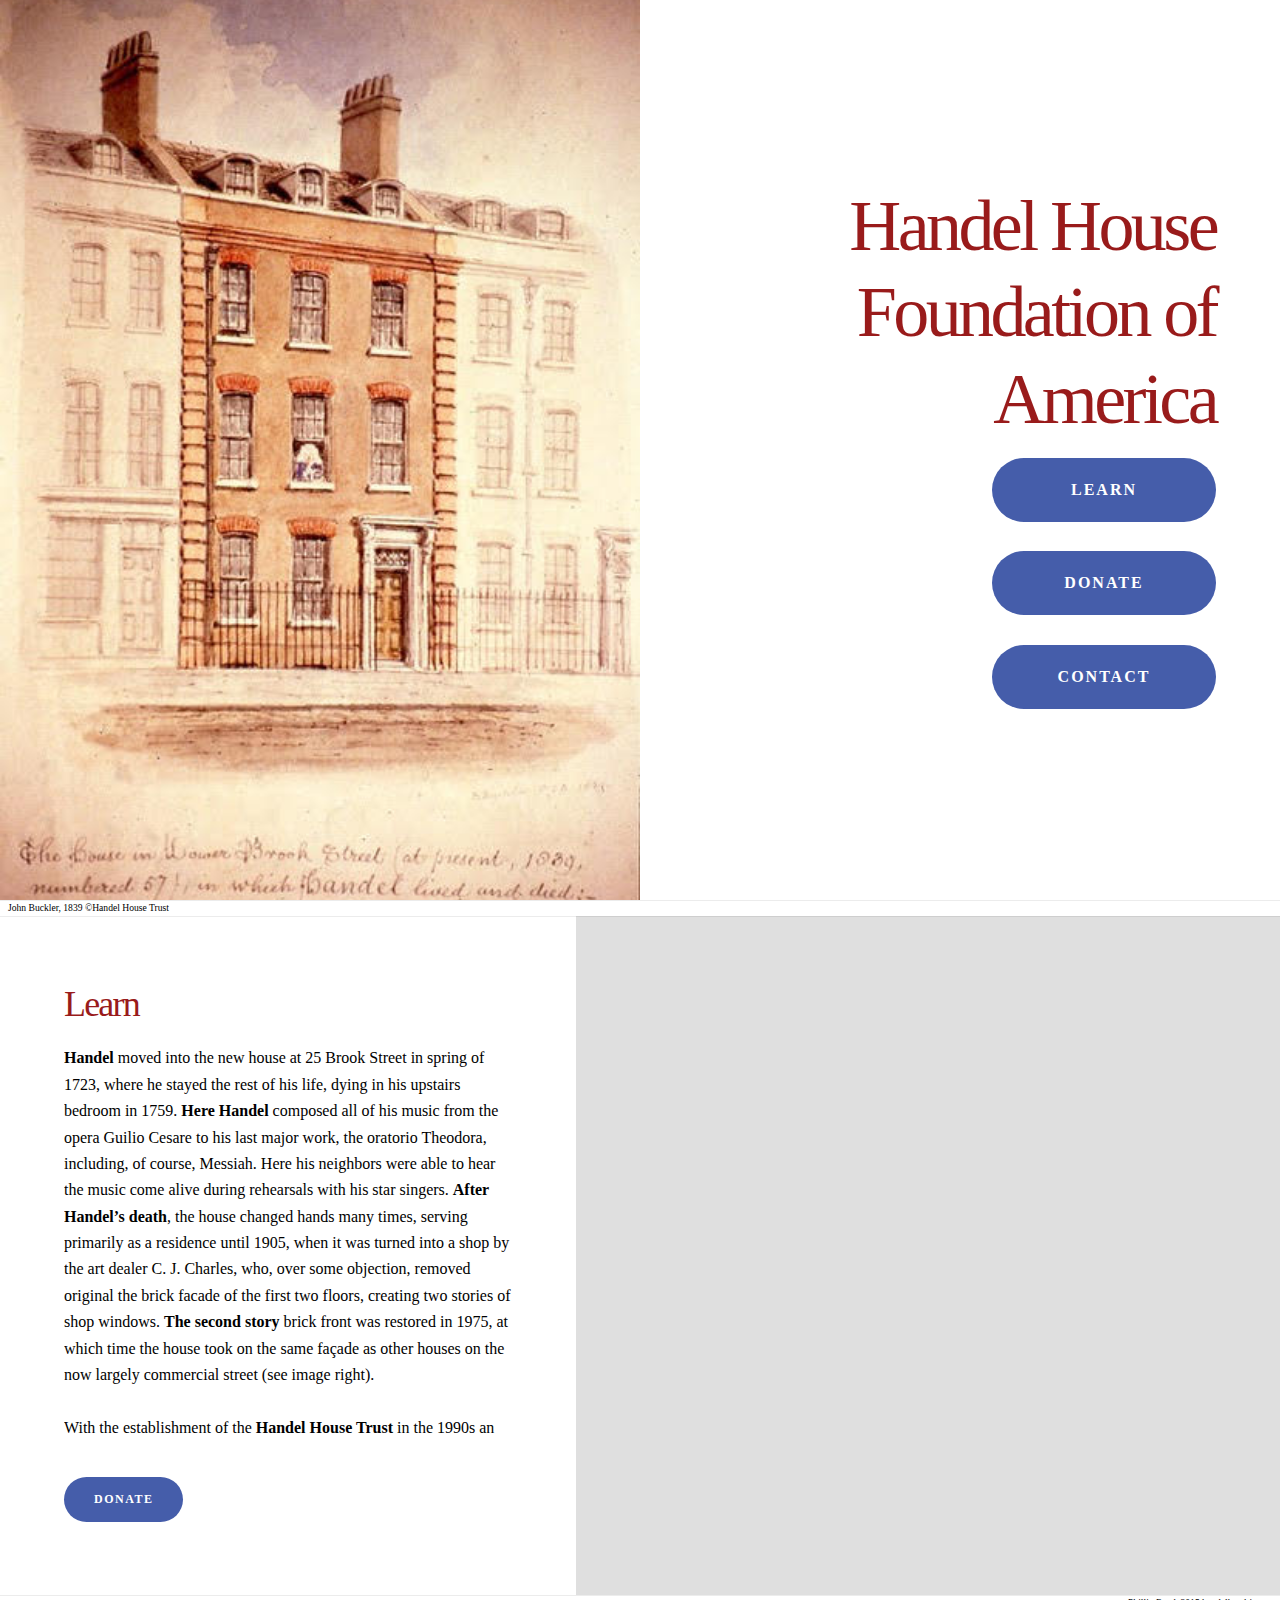
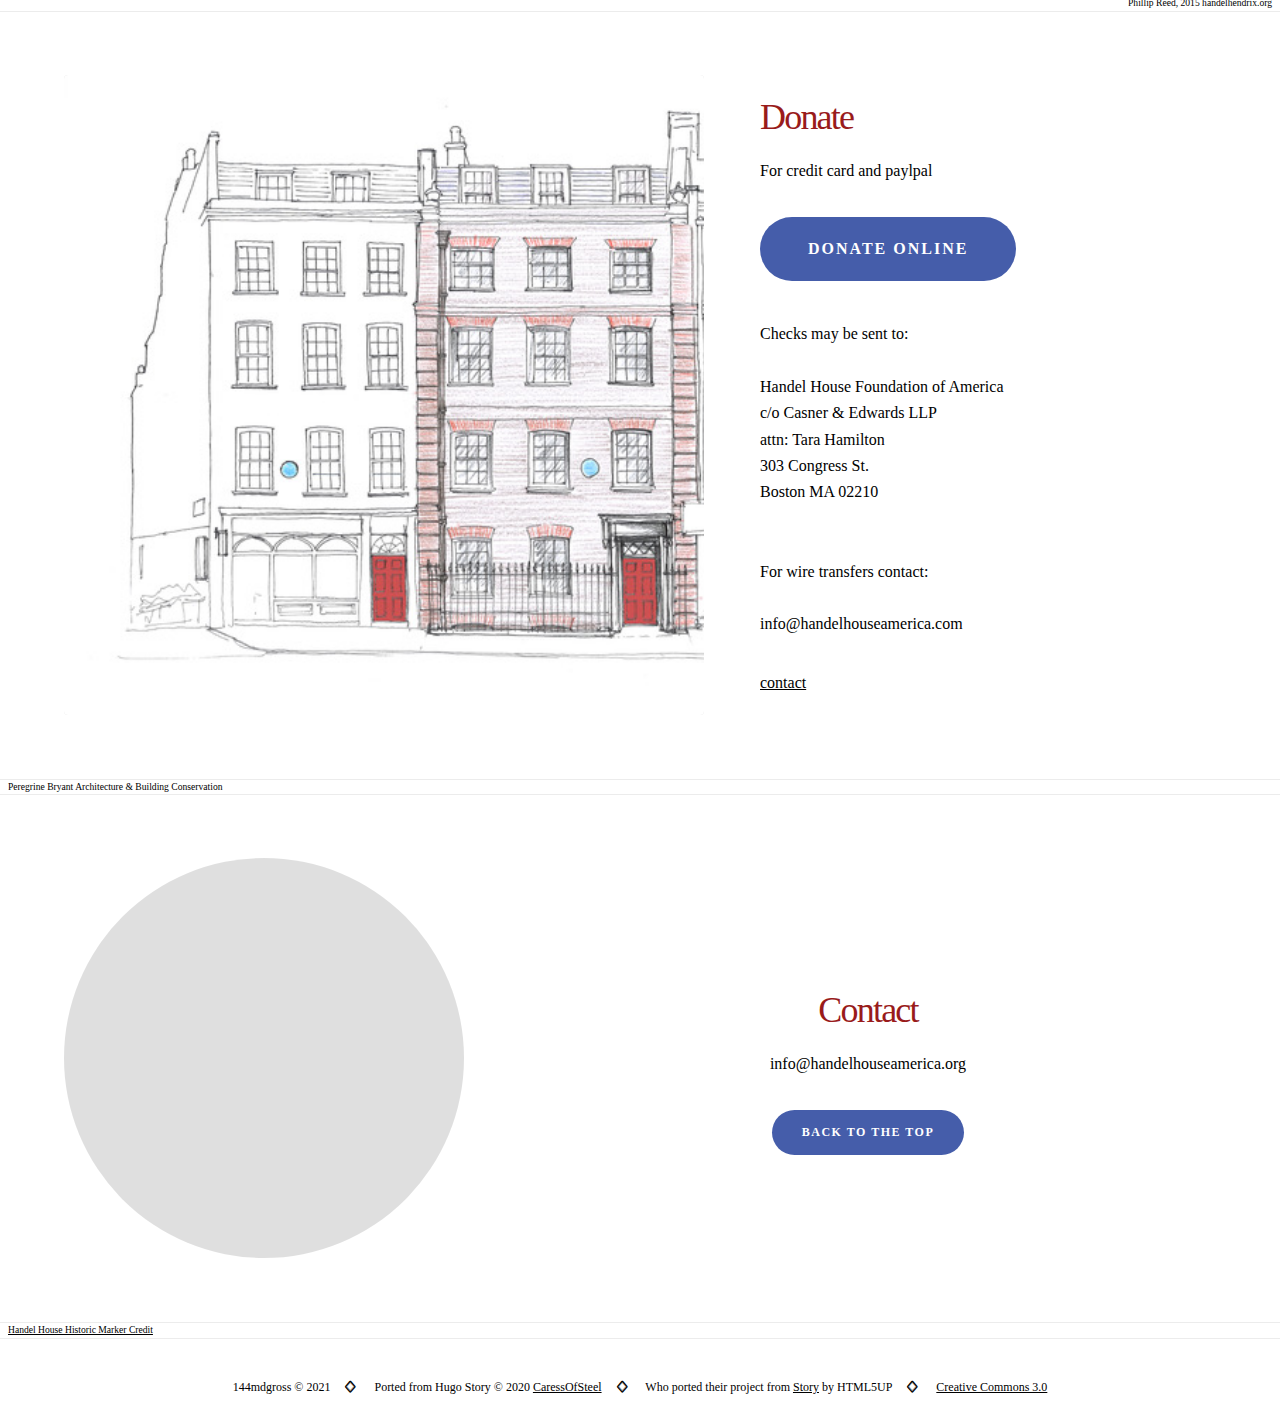
==== commit 41ad2a10: "update favicon" ====
--- a/public/index.html
+++ b/public/index.html
@@ -13,8 +13,8 @@
 	<meta name="msapplication-TileColor" content="#da532c">
     <meta name="theme-color" content="#ffffff">	
     <link rel="apple-touch-icon" sizes="180x180" href="/apple-touch-icon.png">
-    <link rel="shortcut icon" type="image/png" sizes="32x32" href="http://handlehouseamerica.org/favicon.ico">
-    <link rel="shortcut icon" type="image/png" sizes="16x16" href="http://handlehouseamerica.org/favicon.ico">
+    <link rel="shortcut icon" type="image/png" sizes="32x32" href="https://handlehouseamerica.org/favicon.ico">
+    <link rel="shortcut icon" type="image/png" sizes="16x16" href="https://handlehouseamerica.org/favicon.ico">
     <link rel="manifest" href="/site.webmanifest">
     <link rel="mask-icon" href="/safari-pinned-tab.svg" color="#5bbad5">
 	
--- a/assets/css/main.min.css
+++ b/assets/css/main.min.css
@@ -1 +1 @@
-@import "fontawesome-all.min.css";@import "https://fonts.googleapis.com/css?family=Source+Sans+Pro:300,300i,400,400i";html,body,div,span,applet,object,iframe,h1,h2,h3,h4,h5,h6,p,blockquote,pre,a,abbr,acronym,address,big,cite,code,del,dfn,em,img,ins,kbd,q,s,samp,small,strike,strong,sub,sup,tt,var,b,u,i,center,dl,dt,dd,ol,ul,li,fieldset,form,label,legend,table,caption,tbody,tfoot,thead,tr,th,td,article,aside,canvas,details,embed,figure,figcaption,footer,header,hgroup,menu,nav,output,ruby,section,summary,time,mark,audio,video{margin:0;padding:0;border:0;font-size:100%;font:inherit;vertical-align:baseline}article,aside,details,figcaption,figure,footer,header,hgroup,menu,nav,section{display:block}body{line-height:1}ol,ul{list-style:none}blockquote,q{quotes:none}blockquote:before,blockquote:after,q:before,q:after{content:'';content:none}table{border-collapse:collapse;border-spacing:0}body{-webkit-text-size-adjust:none}mark{background-color:transparent;color:inherit}input::-moz-focus-inner{border:0;padding:0}input,select,textarea{-moz-appearance:none;-webkit-appearance:none;-ms-appearance:none;appearance:none}@-ms-viewport{width: device-width; }body{-ms-overflow-style:scrollbar}@media screen and (max-width:480px){html,body{min-width:320px}}html{box-sizing:border-box}*,*:before,*:after{box-sizing:inherit}body{background:#fff}body.is-preload *,body.is-preload *:before,body.is-preload *:after{-moz-animation:none!important;-webkit-animation:none!important;-ms-animation:none!important;animation:none!important;-moz-transition:none!important;-webkit-transition:none!important;-ms-transition:none!important;transition:none!important}footer{font-size:.75rem;padding:.5rem}.credit{font-size:.6rem;padding:0 .5rem;border-color:transparent!important}.credit-right{text-align:right}html{font-size:18pt}@media screen and (max-width:1680px){html{font-size:14pt}}@media screen and (max-width:1280px){html{font-size:12pt}}@media screen and (max-width:736px){html{font-size:11pt}}@media screen and (max-width:360px){html{font-size:10pt}}body{background-color:#fff;color:#000}body,input,select,textarea{font-family:garamond,serif;font-size:1rem;font-weight:300;line-height:1.65}a{-moz-transition:color .2s ease-in-out;-webkit-transition:color .2s ease-in-out;-ms-transition:color .2s ease-in-out;transition:color .2s ease-in-out;text-decoration:underline}a:hover{text-decoration:none}strong,b{font-weight:400}em,i{font-style:italic}p{margin:0 0 2rem}p.major{font-size:1.25rem}h1,h2,h3,h4,h5,h6{font-weight:300;line-height:1.375;letter-spacing:-.05em;margin:0 0 1rem}h1 a,h2 a,h3 a,h4 a,h5 a,h6 a{color:inherit;text-decoration:none}h1{font-size:5rem;line-height:1.2}h2{font-size:2.25rem}h3{font-size:1.5rem}h4{font-size:1.1rem}h5{font-size:.9rem}h6{font-size:.7rem}sub{font-size:.8rem;position:relative;top:.5rem}sup{font-size:.8rem;position:relative;top:-.5rem}blockquote{border-left:solid 4px;font-style:italic;margin:0 0 2rem;padding:.5rem 0 .5rem 2rem}code{border-radius:4px;font-family:garamond,serif;font-size:.9em;margin:0 .25rem;padding:.25rem .325rem}pre{-webkit-overflow-scrolling:touch;font-family:garamond,serif;font-size:.9em;margin:0 0 2rem}pre code{display:block;line-height:1.5;padding:.75rem 1rem;overflow-x:auto}hr{border:0;border-bottom:solid 1px;margin:2.5rem 0}hr.major{margin:3.5rem 0}.align-left{text-align:left}.align-center{text-align:center}.align-right{text-align:right}.footerspacer{padding-left:15px;padding-right:15px}@media screen and (max-width:736px){p.major{font-size:1.1rem}h1{font-size:2.5rem}h2{font-size:2rem}h3{font-size:1.25rem}h4{font-size:1rem}}input,select,textarea{color:#000}a{color:#000}a:hover{color:#837164}strong,b{color:#000}h1,h2,h3{color:#991b1b}h4,h5,h6{color:#000}blockquote{border-left-color:rgba(0,0,0,.2)}code{background:rgba(0,0,0,5%);border-color:rgba(0,0,0,.2)}hr{border-bottom-color:rgba(0,0,0,.2)}.row{display:flex;flex-wrap:wrap;box-sizing:border-box;align-items:stretch}.row>*{box-sizing:border-box}.row.gtr-uniform>*>:last-child{margin-bottom:0}.row.aln-left{justify-content:flex-start}.row.aln-center{justify-content:center}.row.aln-right{justify-content:flex-end}.row.aln-top{align-items:flex-start}.row.aln-middle{align-items:center}.row.aln-bottom{align-items:flex-end}.row>.imp{order:-1}.row>.col-1{width:8.33333333%}.row>.off-1{margin-left:8.33333333%}.row>.col-2{width:16.66666667%}.row>.off-2{margin-left:16.66666667%}.row>.col-3{width:25%}.row>.off-3{margin-left:25%}.row>.col-4{width:33.33333333%}.row>.off-4{margin-left:33.33333333%}.row>.col-5{width:41.66666667%}.row>.off-5{margin-left:41.66666667%}.row>.col-6{width:50%}.row>.off-6{margin-left:50%}.row>.col-7{width:58.33333333%}.row>.off-7{margin-left:58.33333333%}.row>.col-8{width:66.66666667%}.row>.off-8{margin-left:66.66666667%}.row>.col-9{width:75%}.row>.off-9{margin-left:75%}.row>.col-10{width:83.33333333%}.row>.off-10{margin-left:83.33333333%}.row>.col-11{width:91.66666667%}.row>.off-11{margin-left:91.66666667%}.row>.col-12{width:100%}.row>.off-12{margin-left:100%}.row.gtr-0{margin-top:0;margin-left:0}.row.gtr-0>*{padding:0 0 0 0}.row.gtr-0.gtr-uniform{margin-top:0}.row.gtr-0.gtr-uniform>*{padding-top:0}.row.gtr-25{margin-top:0;margin-left:-.5rem}.row.gtr-25>*{padding:0 0 0 .5rem}.row.gtr-25.gtr-uniform{margin-top:-.5rem}.row.gtr-25.gtr-uniform>*{padding-top:.5rem}.row.gtr-50{margin-top:0;margin-left:-1rem}.row.gtr-50>*{padding:0 0 0 1rem}.row.gtr-50.gtr-uniform{margin-top:-1rem}.row.gtr-50.gtr-uniform>*{padding-top:1rem}.row{margin-top:0;margin-left:-2rem}.row>*{padding:0 0 0 2rem}.row.gtr-uniform{margin-top:-2rem}.row.gtr-uniform>*{padding-top:2rem}.row.gtr-150{margin-top:0;margin-left:-3rem}.row.gtr-150>*{padding:0 0 0 3rem}.row.gtr-150.gtr-uniform{margin-top:-3rem}.row.gtr-150.gtr-uniform>*{padding-top:3rem}.row.gtr-200{margin-top:0;margin-left:-4rem}.row.gtr-200>*{padding:0 0 0 4rem}.row.gtr-200.gtr-uniform{margin-top:-4rem}.row.gtr-200.gtr-uniform>*{padding-top:4rem}@media screen and (max-width:1680px){.row{display:flex;flex-wrap:wrap;box-sizing:border-box;align-items:stretch}.row>*{box-sizing:border-box}.row.gtr-uniform>*>:last-child{margin-bottom:0}.row.aln-left{justify-content:flex-start}.row.aln-center{justify-content:center}.row.aln-right{justify-content:flex-end}.row.aln-top{align-items:flex-start}.row.aln-middle{align-items:center}.row.aln-bottom{align-items:flex-end}.row>.imp-xlarge{order:-1}.row>.col-1-xlarge{width:8.33333333%}.row>.off-1-xlarge{margin-left:8.33333333%}.row>.col-2-xlarge{width:16.66666667%}.row>.off-2-xlarge{margin-left:16.66666667%}.row>.col-3-xlarge{width:25%}.row>.off-3-xlarge{margin-left:25%}.row>.col-4-xlarge{width:33.33333333%}.row>.off-4-xlarge{margin-left:33.33333333%}.row>.col-5-xlarge{width:41.66666667%}.row>.off-5-xlarge{margin-left:41.66666667%}.row>.col-6-xlarge{width:50%}.row>.off-6-xlarge{margin-left:50%}.row>.col-7-xlarge{width:58.33333333%}.row>.off-7-xlarge{margin-left:58.33333333%}.row>.col-8-xlarge{width:66.66666667%}.row>.off-8-xlarge{margin-left:66.66666667%}.row>.col-9-xlarge{width:75%}.row>.off-9-xlarge{margin-left:75%}.row>.col-10-xlarge{width:83.33333333%}.row>.off-10-xlarge{margin-left:83.33333333%}.row>.col-11-xlarge{width:91.66666667%}.row>.off-11-xlarge{margin-left:91.66666667%}.row>.col-12-xlarge{width:100%}.row>.off-12-xlarge{margin-left:100%}.row.gtr-0{margin-top:0;margin-left:0}.row.gtr-0>*{padding:0 0 0 0}.row.gtr-0.gtr-uniform{margin-top:0}.row.gtr-0.gtr-uniform>*{padding-top:0}.row.gtr-25{margin-top:0;margin-left:-.5rem}.row.gtr-25>*{padding:0 0 0 .5rem}.row.gtr-25.gtr-uniform{margin-top:-.5rem}.row.gtr-25.gtr-uniform>*{padding-top:.5rem}.row.gtr-50{margin-top:0;margin-left:-1rem}.row.gtr-50>*{padding:0 0 0 1rem}.row.gtr-50.gtr-uniform{margin-top:-1rem}.row.gtr-50.gtr-uniform>*{padding-top:1rem}.row{margin-top:0;margin-left:-2rem}.row>*{padding:0 0 0 2rem}.row.gtr-uniform{margin-top:-2rem}.row.gtr-uniform>*{padding-top:2rem}.row.gtr-150{margin-top:0;margin-left:-3rem}.row.gtr-150>*{padding:0 0 0 3rem}.row.gtr-150.gtr-uniform{margin-top:-3rem}.row.gtr-150.gtr-uniform>*{padding-top:3rem}.row.gtr-200{margin-top:0;margin-left:-4rem}.row.gtr-200>*{padding:0 0 0 4rem}.row.gtr-200.gtr-uniform{margin-top:-4rem}.row.gtr-200.gtr-uniform>*{padding-top:4rem}}@media screen and (max-width:1280px){.row{display:flex;flex-wrap:wrap;box-sizing:border-box;align-items:stretch}.row>*{box-sizing:border-box}.row.gtr-uniform>*>:last-child{margin-bottom:0}.row.aln-left{justify-content:flex-start}.row.aln-center{justify-content:center}.row.aln-right{justify-content:flex-end}.row.aln-top{align-items:flex-start}.row.aln-middle{align-items:center}.row.aln-bottom{align-items:flex-end}.row>.imp-large{order:-1}.row>.col-1-large{width:8.33333333%}.row>.off-1-large{margin-left:8.33333333%}.row>.col-2-large{width:16.66666667%}.row>.off-2-large{margin-left:16.66666667%}.row>.col-3-large{width:25%}.row>.off-3-large{margin-left:25%}.row>.col-4-large{width:33.33333333%}.row>.off-4-large{margin-left:33.33333333%}.row>.col-5-large{width:41.66666667%}.row>.off-5-large{margin-left:41.66666667%}.row>.col-6-large{width:50%}.row>.off-6-large{margin-left:50%}.row>.col-7-large{width:58.33333333%}.row>.off-7-large{margin-left:58.33333333%}.row>.col-8-large{width:66.66666667%}.row>.off-8-large{margin-left:66.66666667%}.row>.col-9-large{width:75%}.row>.off-9-large{margin-left:75%}.row>.col-10-large{width:83.33333333%}.row>.off-10-large{margin-left:83.33333333%}.row>.col-11-large{width:91.66666667%}.row>.off-11-large{margin-left:91.66666667%}.row>.col-12-large{width:100%}.row>.off-12-large{margin-left:100%}.row.gtr-0{margin-top:0;margin-left:0}.row.gtr-0>*{padding:0 0 0 0}.row.gtr-0.gtr-uniform{margin-top:0}.row.gtr-0.gtr-uniform>*{padding-top:0}.row.gtr-25{margin-top:0;margin-left:-.5rem}.row.gtr-25>*{padding:0 0 0 .5rem}.row.gtr-25.gtr-uniform{margin-top:-.5rem}.row.gtr-25.gtr-uniform>*{padding-top:.5rem}.row.gtr-50{margin-top:0;margin-left:-1rem}.row.gtr-50>*{padding:0 0 0 1rem}.row.gtr-50.gtr-uniform{margin-top:-1rem}.row.gtr-50.gtr-uniform>*{padding-top:1rem}.row{margin-top:0;margin-left:-2rem}.row>*{padding:0 0 0 2rem}.row.gtr-uniform{margin-top:-2rem}.row.gtr-uniform>*{padding-top:2rem}.row.gtr-150{margin-top:0;margin-left:-3rem}.row.gtr-150>*{padding:0 0 0 3rem}.row.gtr-150.gtr-uniform{margin-top:-3rem}.row.gtr-150.gtr-uniform>*{padding-top:3rem}.row.gtr-200{margin-top:0;margin-left:-4rem}.row.gtr-200>*{padding:0 0 0 4rem}.row.gtr-200.gtr-uniform{margin-top:-4rem}.row.gtr-200.gtr-uniform>*{padding-top:4rem}}@media screen and (max-width:980px){.row{display:flex;flex-wrap:wrap;box-sizing:border-box;align-items:stretch}.row>*{box-sizing:border-box}.row.gtr-uniform>*>:last-child{margin-bottom:0}.row.aln-left{justify-content:flex-start}.row.aln-center{justify-content:center}.row.aln-right{justify-content:flex-end}.row.aln-top{align-items:flex-start}.row.aln-middle{align-items:center}.row.aln-bottom{align-items:flex-end}.row>.imp-medium{order:-1}.row>.col-1-medium{width:8.33333333%}.row>.off-1-medium{margin-left:8.33333333%}.row>.col-2-medium{width:16.66666667%}.row>.off-2-medium{margin-left:16.66666667%}.row>.col-3-medium{width:25%}.row>.off-3-medium{margin-left:25%}.row>.col-4-medium{width:33.33333333%}.row>.off-4-medium{margin-left:33.33333333%}.row>.col-5-medium{width:41.66666667%}.row>.off-5-medium{margin-left:41.66666667%}.row>.col-6-medium{width:50%}.row>.off-6-medium{margin-left:50%}.row>.col-7-medium{width:58.33333333%}.row>.off-7-medium{margin-left:58.33333333%}.row>.col-8-medium{width:66.66666667%}.row>.off-8-medium{margin-left:66.66666667%}.row>.col-9-medium{width:75%}.row>.off-9-medium{margin-left:75%}.row>.col-10-medium{width:83.33333333%}.row>.off-10-medium{margin-left:83.33333333%}.row>.col-11-medium{width:91.66666667%}.row>.off-11-medium{margin-left:91.66666667%}.row>.col-12-medium{width:100%}.row>.off-12-medium{margin-left:100%}.row.gtr-0{margin-top:0;margin-left:0}.row.gtr-0>*{padding:0 0 0 0}.row.gtr-0.gtr-uniform{margin-top:0}.row.gtr-0.gtr-uniform>*{padding-top:0}.row.gtr-25{margin-top:0;margin-left:-.5rem}.row.gtr-25>*{padding:0 0 0 .5rem}.row.gtr-25.gtr-uniform{margin-top:-.5rem}.row.gtr-25.gtr-uniform>*{padding-top:.5rem}.row.gtr-50{margin-top:0;margin-left:-1rem}.row.gtr-50>*{padding:0 0 0 1rem}.row.gtr-50.gtr-uniform{margin-top:-1rem}.row.gtr-50.gtr-uniform>*{padding-top:1rem}.row{margin-top:0;margin-left:-2rem}.row>*{padding:0 0 0 2rem}.row.gtr-uniform{margin-top:-2rem}.row.gtr-uniform>*{padding-top:2rem}.row.gtr-150{margin-top:0;margin-left:-3rem}.row.gtr-150>*{padding:0 0 0 3rem}.row.gtr-150.gtr-uniform{margin-top:-3rem}.row.gtr-150.gtr-uniform>*{padding-top:3rem}.row.gtr-200{margin-top:0;margin-left:-4rem}.row.gtr-200>*{padding:0 0 0 4rem}.row.gtr-200.gtr-uniform{margin-top:-4rem}.row.gtr-200.gtr-uniform>*{padding-top:4rem}}@media screen and (max-width:736px){.row{display:flex;flex-wrap:wrap;box-sizing:border-box;align-items:stretch}.row>*{box-sizing:border-box}.row.gtr-uniform>*>:last-child{margin-bottom:0}.row.aln-left{justify-content:flex-start}.row.aln-center{justify-content:center}.row.aln-right{justify-content:flex-end}.row.aln-top{align-items:flex-start}.row.aln-middle{align-items:center}.row.aln-bottom{align-items:flex-end}.row>.imp-small{order:-1}.row>.col-1-small{width:8.33333333%}.row>.off-1-small{margin-left:8.33333333%}.row>.col-2-small{width:16.66666667%}.row>.off-2-small{margin-left:16.66666667%}.row>.col-3-small{width:25%}.row>.off-3-small{margin-left:25%}.row>.col-4-small{width:33.33333333%}.row>.off-4-small{margin-left:33.33333333%}.row>.col-5-small{width:41.66666667%}.row>.off-5-small{margin-left:41.66666667%}.row>.col-6-small{width:50%}.row>.off-6-small{margin-left:50%}.row>.col-7-small{width:58.33333333%}.row>.off-7-small{margin-left:58.33333333%}.row>.col-8-small{width:66.66666667%}.row>.off-8-small{margin-left:66.66666667%}.row>.col-9-small{width:75%}.row>.off-9-small{margin-left:75%}.row>.col-10-small{width:83.33333333%}.row>.off-10-small{margin-left:83.33333333%}.row>.col-11-small{width:91.66666667%}.row>.off-11-small{margin-left:91.66666667%}.row>.col-12-small{width:100%}.row>.off-12-small{margin-left:100%}.row.gtr-0{margin-top:0;margin-left:0}.row.gtr-0>*{padding:0 0 0 0}.row.gtr-0.gtr-uniform{margin-top:0}.row.gtr-0.gtr-uniform>*{padding-top:0}.row.gtr-25{margin-top:0;margin-left:-.5rem}.row.gtr-25>*{padding:0 0 0 .5rem}.row.gtr-25.gtr-uniform{margin-top:-.5rem}.row.gtr-25.gtr-uniform>*{padding-top:.5rem}.row.gtr-50{margin-top:0;margin-left:-1rem}.row.gtr-50>*{padding:0 0 0 1rem}.row.gtr-50.gtr-uniform{margin-top:-1rem}.row.gtr-50.gtr-uniform>*{padding-top:1rem}.row{margin-top:0;margin-left:-2rem}.row>*{padding:0 0 0 2rem}.row.gtr-uniform{margin-top:-2rem}.row.gtr-uniform>*{padding-top:2rem}.row.gtr-150{margin-top:0;margin-left:-3rem}.row.gtr-150>*{padding:0 0 0 3rem}.row.gtr-150.gtr-uniform{margin-top:-3rem}.row.gtr-150.gtr-uniform>*{padding-top:3rem}.row.gtr-200{margin-top:0;margin-left:-4rem}.row.gtr-200>*{padding:0 0 0 4rem}.row.gtr-200.gtr-uniform{margin-top:-4rem}.row.gtr-200.gtr-uniform>*{padding-top:4rem}}@media screen and (max-width:480px){.row{display:flex;flex-wrap:wrap;box-sizing:border-box;align-items:stretch}.row>*{box-sizing:border-box}.row.gtr-uniform>*>:last-child{margin-bottom:0}.row.aln-left{justify-content:flex-start}.row.aln-center{justify-content:center}.row.aln-right{justify-content:flex-end}.row.aln-top{align-items:flex-start}.row.aln-middle{align-items:center}.row.aln-bottom{align-items:flex-end}.row>.imp-xsmall{order:-1}.row>.col-1-xsmall{width:8.33333333%}.row>.off-1-xsmall{margin-left:8.33333333%}.row>.col-2-xsmall{width:16.66666667%}.row>.off-2-xsmall{margin-left:16.66666667%}.row>.col-3-xsmall{width:25%}.row>.off-3-xsmall{margin-left:25%}.row>.col-4-xsmall{width:33.33333333%}.row>.off-4-xsmall{margin-left:33.33333333%}.row>.col-5-xsmall{width:41.66666667%}.row>.off-5-xsmall{margin-left:41.66666667%}.row>.col-6-xsmall{width:50%}.row>.off-6-xsmall{margin-left:50%}.row>.col-7-xsmall{width:58.33333333%}.row>.off-7-xsmall{margin-left:58.33333333%}.row>.col-8-xsmall{width:66.66666667%}.row>.off-8-xsmall{margin-left:66.66666667%}.row>.col-9-xsmall{width:75%}.row>.off-9-xsmall{margin-left:75%}.row>.col-10-xsmall{width:83.33333333%}.row>.off-10-xsmall{margin-left:83.33333333%}.row>.col-11-xsmall{width:91.66666667%}.row>.off-11-xsmall{margin-left:91.66666667%}.row>.col-12-xsmall{width:100%}.row>.off-12-xsmall{margin-left:100%}.row.gtr-0{margin-top:0;margin-left:0}.row.gtr-0>*{padding:0 0 0 0}.row.gtr-0.gtr-uniform{margin-top:0}.row.gtr-0.gtr-uniform>*{padding-top:0}.row.gtr-25{margin-top:0;margin-left:-.5rem}.row.gtr-25>*{padding:0 0 0 .5rem}.row.gtr-25.gtr-uniform{margin-top:-.5rem}.row.gtr-25.gtr-uniform>*{padding-top:.5rem}.row.gtr-50{margin-top:0;margin-left:-1rem}.row.gtr-50>*{padding:0 0 0 1rem}.row.gtr-50.gtr-uniform{margin-top:-1rem}.row.gtr-50.gtr-uniform>*{padding-top:1rem}.row{margin-top:0;margin-left:-2rem}.row>*{padding:0 0 0 2rem}.row.gtr-uniform{margin-top:-2rem}.row.gtr-uniform>*{padding-top:2rem}.row.gtr-150{margin-top:0;margin-left:-3rem}.row.gtr-150>*{padding:0 0 0 3rem}.row.gtr-150.gtr-uniform{margin-top:-3rem}.row.gtr-150.gtr-uniform>*{padding-top:3rem}.row.gtr-200{margin-top:0;margin-left:-4rem}.row.gtr-200>*{padding:0 0 0 4rem}.row.gtr-200.gtr-uniform{margin-top:-4rem}.row.gtr-200.gtr-uniform>*{padding-top:4rem}}@media screen and (max-width:360px){.row{display:flex;flex-wrap:wrap;box-sizing:border-box;align-items:stretch}.row>*{box-sizing:border-box}.row.gtr-uniform>*>:last-child{margin-bottom:0}.row.aln-left{justify-content:flex-start}.row.aln-center{justify-content:center}.row.aln-right{justify-content:flex-end}.row.aln-top{align-items:flex-start}.row.aln-middle{align-items:center}.row.aln-bottom{align-items:flex-end}.row>.imp-xxsmall{order:-1}.row>.col-1-xxsmall{width:8.33333333%}.row>.off-1-xxsmall{margin-left:8.33333333%}.row>.col-2-xxsmall{width:16.66666667%}.row>.off-2-xxsmall{margin-left:16.66666667%}.row>.col-3-xxsmall{width:25%}.row>.off-3-xxsmall{margin-left:25%}.row>.col-4-xxsmall{width:33.33333333%}.row>.off-4-xxsmall{margin-left:33.33333333%}.row>.col-5-xxsmall{width:41.66666667%}.row>.off-5-xxsmall{margin-left:41.66666667%}.row>.col-6-xxsmall{width:50%}.row>.off-6-xxsmall{margin-left:50%}.row>.col-7-xxsmall{width:58.33333333%}.row>.off-7-xxsmall{margin-left:58.33333333%}.row>.col-8-xxsmall{width:66.66666667%}.row>.off-8-xxsmall{margin-left:66.66666667%}.row>.col-9-xxsmall{width:75%}.row>.off-9-xxsmall{margin-left:75%}.row>.col-10-xxsmall{width:83.33333333%}.row>.off-10-xxsmall{margin-left:83.33333333%}.row>.col-11-xxsmall{width:91.66666667%}.row>.off-11-xxsmall{margin-left:91.66666667%}.row>.col-12-xxsmall{width:100%}.row>.off-12-xxsmall{margin-left:100%}.row.gtr-0{margin-top:0;margin-left:0}.row.gtr-0>*{padding:0 0 0 0}.row.gtr-0.gtr-uniform{margin-top:0}.row.gtr-0.gtr-uniform>*{padding-top:0}.row.gtr-25{margin-top:0;margin-left:-.5rem}.row.gtr-25>*{padding:0 0 0 .5rem}.row.gtr-25.gtr-uniform{margin-top:-.5rem}.row.gtr-25.gtr-uniform>*{padding-top:.5rem}.row.gtr-50{margin-top:0;margin-left:-1rem}.row.gtr-50>*{padding:0 0 0 1rem}.row.gtr-50.gtr-uniform{margin-top:-1rem}.row.gtr-50.gtr-uniform>*{padding-top:1rem}.row{margin-top:0;margin-left:-2rem}.row>*{padding:0 0 0 2rem}.row.gtr-uniform{margin-top:-2rem}.row.gtr-uniform>*{padding-top:2rem}.row.gtr-150{margin-top:0;margin-left:-3rem}.row.gtr-150>*{padding:0 0 0 3rem}.row.gtr-150.gtr-uniform{margin-top:-3rem}.row.gtr-150.gtr-uniform>*{padding-top:3rem}.row.gtr-200{margin-top:0;margin-left:-4rem}.row.gtr-200>*{padding:0 0 0 4rem}.row.gtr-200.gtr-uniform{margin-top:-4rem}.row.gtr-200.gtr-uniform>*{padding-top:4rem}}.box{border-radius:4px;border:solid 1px;margin-bottom:2rem;padding:1.5rem}.box>:last-child,.box>:last-child>:last-child,.box>:last-child>:last-child>:last-child{margin-bottom:0}.box.alt{border:0;border-radius:0;padding:0}.box{border-color:rgba(0,0,0,.2)}input[type=submit],input[type=reset],input[type=button],button,.button{-moz-appearance:none;-webkit-appearance:none;-ms-appearance:none;appearance:none;-moz-transition:background-color .2s ease-in-out,box-shadow .2s ease-in-out,color .2s ease-in-out;-webkit-transition:background-color .2s ease-in-out,box-shadow .2s ease-in-out,color .2s ease-in-out;-ms-transition:background-color .2s ease-in-out,box-shadow .2s ease-in-out,color .2s ease-in-out;transition:background-color .2s ease-in-out,box-shadow .2s ease-in-out,color .2s ease-in-out;border:0;cursor:pointer;display:inline-block;font-weight:400;letter-spacing:.125em;text-align:center;text-decoration:none;text-transform:uppercase;white-space:nowrap;font-size:.75rem;max-width:20rem;height:3.75em;line-height:3.75em;border-radius:3.75em;padding:0 2.5em;text-overflow:ellipsis;overflow:hidden}input[type=submit].icon:before,input[type=reset].icon:before,input[type=button].icon:before,button.icon:before,.button.icon:before{margin-right:.5rem}input[type=submit].fit,input[type=reset].fit,input[type=button].fit,button.fit,.button.fit{width:100%}input[type=submit].small,input[type=reset].small,input[type=button].small,button.small,.button.small{font-size:.6rem;height:3.325em;line-height:3.325em;border-radius:3.325em;padding:0 2em}input[type=submit].large,input[type=reset].large,input[type=button].large,button.large,.button.large{font-size:1rem;height:4em;line-height:4em;border-radius:4em;padding:0 3em}input[type=submit].wide,input[type=reset].wide,input[type=button].wide,button.wide,.button.wide{min-width:14em}input[type=submit].disabled,input[type=submit]:disabled,input[type=reset].disabled,input[type=reset]:disabled,input[type=button].disabled,input[type=button]:disabled,button.disabled,button:disabled,.button.disabled,.button:disabled{pointer-events:none;opacity:.25}input[type=submit],input[type=reset],input[type=button],button,.button{background-color:transparent;box-shadow:inset 0 0 0 1px rgba(0,0,0,.2);color:#455daa!important;font-weight:700}input[type=submit]:hover,input[type=reset]:hover,input[type=button]:hover,button:hover,.button:hover{box-shadow:inset 0 0 0 1px #837164;color:#837164!important}input[type=submit]:active,input[type=reset]:active,input[type=button]:active,button:active,.button:active{background-color:rgba(131,113,100,.2);box-shadow:inset 0 0 0 1px #837164;color:#837164!important}input[type=submit].primary,input[type=reset].primary,input[type=button].primary,button.primary,.button.primary{background-color:#455daa;box-shadow:none;color:#fff!important}input[type=submit].primary:hover,input[type=reset].primary:hover,input[type=button].primary:hover,button.primary:hover,.button.primary:hover{background-color:#837164}input[type=submit].primary:active,input[type=reset].primary:active,input[type=button].primary:active,button.primary:active,.button.primary:active{background-color:#60534a}form{margin:0 0 2rem}form>:last-child{margin-bottom:0}form>.fields{display:-moz-flex;display:-webkit-flex;display:-ms-flex;display:flex;-moz-flex-wrap:wrap;-webkit-flex-wrap:wrap;-ms-flex-wrap:wrap;flex-wrap:wrap;width:calc(100% + 3rem);margin:-1.5rem 0 2rem -1.5rem}form>.fields>.field{-moz-flex-grow:0;-webkit-flex-grow:0;-ms-flex-grow:0;flex-grow:0;-moz-flex-shrink:0;-webkit-flex-shrink:0;-ms-flex-shrink:0;flex-shrink:0;padding:1.5rem 0 0 1.5rem;width:calc(100% - 1.5rem)}form>.fields>.field.half{width:calc(50% - .75rem)}form>.fields>.field.third{width:calc(100%/3 - .5rem)}form>.fields>.field.quarter{width:calc(25% - .375rem)}@media screen and (max-width:480px){form>.fields{width:calc(100% + 3rem);margin:-1.5rem 0 2rem -1.5rem}form>.fields>.field{padding:1.5rem 0 0 1.5rem;width:calc(100% - 1.5rem)}form>.fields>.field.half{width:calc(100% - 1.5rem)}form>.fields>.field.third{width:calc(100% - 1.5rem)}form>.fields>.field.quarter{width:calc(100% - 1.5rem)}}label{display:block;font-size:.9rem;font-weight:400;margin:0 0 1rem}input[type=text],input[type=password],input[type=email],input[type=tel],input[type=search],input[type=url],select,textarea{-moz-appearance:none;-webkit-appearance:none;-ms-appearance:none;appearance:none;background-color:transparent;border-radius:4px;border:none;border:solid 1px;color:inherit;display:block;outline:0;padding:0 .825rem;text-decoration:none;width:100%}input[type=text]:invalid,input[type=password]:invalid,input[type=email]:invalid,input[type=tel]:invalid,input[type=search]:invalid,input[type=url]:invalid,select:invalid,textarea:invalid{box-shadow:none}select{background-size:1.25rem;background-repeat:no-repeat;background-position:calc(100% - 1rem);height:2.75rem;padding-right:2.75rem;text-overflow:ellipsis}select:focus::-ms-value{background-color:transparent}select::-ms-expand{display:none}input[type=text],input[type=password],input[type=email],input[type=tel],input[type=search],input[type=url],select{height:2.75rem}textarea{padding:.75rem 1rem}input[type=checkbox],input[type=radio]{-moz-appearance:none;-webkit-appearance:none;-ms-appearance:none;appearance:none;display:block;float:left;margin-right:-2rem;opacity:0;width:1rem;z-index:-1}input[type=checkbox]+label,input[type=radio]+label{text-decoration:none;-moz-user-select:none;-webkit-user-select:none;-ms-user-select:none;user-select:none;cursor:pointer;display:inline-block;font-size:1rem;font-weight:300;padding-left:2.4rem;padding-right:.75rem;position:relative;margin-bottom:0}input[type=checkbox]+label:before,input[type=radio]+label:before{-moz-osx-font-smoothing:grayscale;-webkit-font-smoothing:antialiased;display:inline-block;font-style:normal;font-variant:normal;text-rendering:auto;line-height:1;text-transform:none!important;font-family:'font awesome 5 pro';font-weight:900}input[type=checkbox]+label:before,input[type=radio]+label:before{border-radius:4px;border:solid 1px;content:'';display:inline-block;font-size:.8rem;height:1.65rem;left:0;line-height:1.65rem;position:absolute;text-align:center;top:0;width:1.65rem}input[type=checkbox]:checked+label:before,input[type=radio]:checked+label:before{content:'\f00c'}input[type=checkbox]+label:before{border-radius:4px}input[type=radio]+label:before{border-radius:100%}::-webkit-input-placeholder{opacity:1}:-moz-placeholder{opacity:1}::-moz-placeholder{opacity:1}:-ms-input-placeholder{opacity:1}label{color:#000}input[type=text],input[type=password],input[type=email],input[type=tel],input[type=search],input[type=url],select,textarea{border-color:rgba(0,0,0,.2)}input[type=text]:focus,input[type=password]:focus,input[type=email]:focus,input[type=tel]:focus,input[type=search]:focus,input[type=url]:focus,select:focus,textarea:focus{border-color:#837164;box-shadow:0 0 0 1px #837164}select{background-image:url("data:image/svg+xml;charset=utf8,%3Csvg xmlns=%22http://www.w3.org/2000/svg%22 width=%2240%22 height=%2240%22 preserveAspectRatio=%22none%22 viewBox=%220 0 40 40%22%3E%3Cpath d=%22M9.4 12.3l10.4 10.4 10.4-10.4c.2-.2.5-.4.9-.4.3.0.6.1.9.4l3.3 3.3c.2.2.4.5.4.9s-.1.6-.4.9L20.7 31.9c-.2.2-.5.4-.9.4-.3.0-.6-.1-.9-.4L4.3 17.3c-.2-.2-.4-.5-.4-.9s.1-.6.4-.9l3.3-3.3c.2-.2.5-.4.9-.4S9.1 12.1 9.4 12.3z%22 fill=%22rgba(0, 0, 0, 0.2)%22/%3E%3C/svg%3E")}select option{color:#000;background:#fff}input[type=checkbox]+label,input[type=radio]+label{color:#000}input[type=checkbox]+label:before,input[type=radio]+label:before{border-color:rgba(0,0,0,.2)}input[type=checkbox]:checked+label:before,input[type=radio]:checked+label:before{background-color:#000;border-color:#000;color:#fff}input[type=checkbox]:focus+label:before,input[type=radio]:focus+label:before{border-color:#837164;box-shadow:0 0 0 1px #837164}::-webkit-input-placeholder{color:rgba(0,0,0,.75)!important}:-moz-placeholder{color:rgba(0,0,0,.75)!important}::-moz-placeholder{color:rgba(0,0,0,.75)!important}:-ms-input-placeholder{color:rgba(0,0,0,.75)!important}.icon{text-decoration:none;border-bottom:none;position:relative;text-align:center}.icon:before{-moz-osx-font-smoothing:grayscale;-webkit-font-smoothing:antialiased;display:inline-block;font-style:normal;font-variant:normal;text-rendering:auto;line-height:1;text-transform:none!important;font-family:'font awesome 5 pro';font-weight:400}.icon>.label{display:none}.icon:before{line-height:inherit}.icon.solid:before{font-weight:900}.icon.brands:before{font-family:'font awesome 5 brands'}.icon.style2:before{border-radius:2.75em;display:inline-block;height:2.75em;line-height:2.75em;width:2.75em}.icon.major{display:block;margin:0 0 1rem}.icon.major:before{font-size:1.25rem}a.icon.style2:before{-moz-transition:background-color .2s ease-in-out,box-shadow .2s ease-in-out,color .2s ease-in-out;-webkit-transition:background-color .2s ease-in-out,box-shadow .2s ease-in-out,color .2s ease-in-out;-ms-transition:background-color .2s ease-in-out,box-shadow .2s ease-in-out,color .2s ease-in-out;transition:background-color .2s ease-in-out,box-shadow .2s ease-in-out,color .2s ease-in-out}.icon.style2:before{box-shadow:inset 0 0 0 1px rgba(0,0,0,.2)}a.icon.style2:hover:before{box-shadow:inset 0 0 0 1px #837164;color:#837164}a.icon.style2:active:before{background-color:rgba(131,113,100,.1);box-shadow:inset 0 0 0 1px #837164;color:#837164}.image{border:0;border-radius:4px;display:inline-block;position:relative}.image img{display:block;border-radius:4px}.image.left,.image.right{width:40%;max-width:10rem}.image.left img,.image.right img{width:100%}.image.left{float:left;margin:0 1.5rem 1rem 0;top:.25rem}.image.right{float:right;margin:0 0 1rem 1.5rem;top:.25rem}.image.fit{display:block;margin:0 0 2rem;width:100%}.image.fit img{width:100%}.image.main{display:block;margin:0 0 3rem;width:100%}.image.main img{width:100%}ol{list-style:decimal;margin:0 0 2rem;padding-left:1.25rem}ol li{padding-left:.25rem}ul{list-style:disc;margin:0 0 2rem;padding-left:1rem}ul li{padding-left:.5rem}ul.alt{list-style:none;padding-left:0}ul.alt li{border-top:solid 1px;padding:.5rem 0}ul.alt li:first-child{border-top:0;padding-top:0}dl{margin:0 0 2rem}dl dt{display:block;font-weight:400;margin:0 0 1rem}dl dd{margin-left:2rem}dl.style2 dt{width:25%;float:left}dl.style2 dd{width:70%;float:left}dl.style2:after{content:'';display:block;clear:both}ul.alt li{border-top-color:rgba(0,0,0,.2)}ul.actions{display:-moz-flex;display:-webkit-flex;display:-ms-flex;display:flex;cursor:default;list-style:none;margin-left:-1rem;padding-left:0}ul.actions li{padding:0 0 0 1rem;vertical-align:middle}ul.actions.special{-moz-justify-content:center;-webkit-justify-content:center;-ms-justify-content:center;justify-content:center;width:100%;margin-left:0}ul.actions.special li:first-child{padding-left:0}ul.actions.stacked{-moz-flex-direction:column;-webkit-flex-direction:column;-ms-flex-direction:column;flex-direction:column;margin-left:0}ul.actions.stacked li{padding:1.3rem 0 0}ul.actions.stacked li:first-child{padding-top:0}ul.actions.fit{width:calc(100% + 1rem)}ul.actions.fit li{-moz-flex-grow:1;-webkit-flex-grow:1;-ms-flex-grow:1;flex-grow:1;-moz-flex-shrink:1;-webkit-flex-shrink:1;-ms-flex-shrink:1;flex-shrink:1;width:100%}ul.actions.fit li>*{width:100%}ul.actions.fit.stacked{width:100%}@media screen and (max-width:480px){ul.actions:not(.fixed){-moz-flex-direction:column;-webkit-flex-direction:column;-ms-flex-direction:column;flex-direction:column;margin-left:0;width:100%!important}ul.actions:not(.fixed) li{-moz-flex-grow:1;-webkit-flex-grow:1;-ms-flex-grow:1;flex-grow:1;-moz-flex-shrink:1;-webkit-flex-shrink:1;-ms-flex-shrink:1;flex-shrink:1;padding:1rem 0 0;text-align:center;width:100%}ul.actions:not(.fixed) li>*{width:100%}ul.actions:not(.fixed) li:first-child{padding-top:0}ul.actions:not(.fixed) li input[type=submit],ul.actions:not(.fixed) li input[type=reset],ul.actions:not(.fixed) li input[type=button],ul.actions:not(.fixed) li button,ul.actions:not(.fixed) li .button{width:100%}ul.actions:not(.fixed) li input[type=submit].icon:before,ul.actions:not(.fixed) li input[type=reset].icon:before,ul.actions:not(.fixed) li input[type=button].icon:before,ul.actions:not(.fixed) li button.icon:before,ul.actions:not(.fixed) li .button.icon:before{margin-left:-.5rem}}ul.icons{cursor:default;list-style:none;padding-left:0}ul.icons li{display:inline-block;padding:0 .75rem 0 0}ul.icons li:last-child{padding-right:0}section.special,article.special{text-align:center}header p{position:relative;margin:-.65rem 0 1.5rem;font-style:italic}header h1+p{font-size:1.375rem}header h2+p{font-size:1.25rem}header h3+p{font-size:1.1rem}header h4+p,header h5+p,header h6+p{font-size:.9rem}header p{color:rgba(0,0,0,.75)}.table-wrapper{-webkit-overflow-scrolling:touch;margin:0 0 2rem;overflow-x:auto}.table-wrapper>table{margin-bottom:0}table{margin:0 0 2rem;width:100%}table tbody tr{border:solid 1px;border-left:0;border-right:0}table td{padding:.75rem}table th{font-size:.9rem;font-weight:400;padding:0 .75rem .75rem;text-align:left}table thead{border-bottom:solid 2px}table tfoot{border-top:solid 2px}table.alt{border-collapse:separate}table.alt tbody tr td{border:solid 1px;border-left-width:0;border-top-width:0}table.alt tbody tr td:first-child{border-left-width:1px}table.alt tbody tr:first-child td{border-top-width:1px}table.alt thead{border-bottom:0}table.alt tfoot{border-top:0}table.fixed{table-layout:fixed}table tbody tr{border-color:rgba(0,0,0,.2)}table tbody tr:nth-child(2n+1){background-color:rgba(0,0,0,5%)}table tbody tr.alt{background-color:rgba(0,0,0,5%)!important}table th{color:#000}table thead{border-bottom-color:rgba(0,0,0,.2)}table tfoot{border-top-color:rgba(0,0,0,.2)}table.alt tbody tr td{border-color:rgba(0,0,0,.2)}table.uniform tbody tr:nth-child(2n+1){background-color:transparent}.feature.onload-content-fade-up .content{-moz-transition:opacity .75s ease-in-out,-moz-transform .75s ease-in-out;-webkit-transition:opacity .75s ease-in-out,-webkit-transform .75s ease-in-out;-ms-transition:opacity .75s ease-in-out,-ms-transform .75s ease-in-out;transition:opacity .75s ease-in-out,transform .75s ease-in-out}body.is-preload .feature.onload-content-fade-up .content{-moz-transform:translateY(1rem);-webkit-transform:translateY(1rem);-ms-transform:translateY(1rem);transform:translateY(1rem);opacity:0}.feature.onload-content-fade-down .content{-moz-transition:opacity .75s ease-in-out,-moz-transform .75s ease-in-out;-webkit-transition:opacity .75s ease-in-out,-webkit-transform .75s ease-in-out;-ms-transition:opacity .75s ease-in-out,-ms-transform .75s ease-in-out;transition:opacity .75s ease-in-out,transform .75s ease-in-out}body.is-preload .feature.onload-content-fade-down .content{-moz-transform:translateY(-1rem);-webkit-transform:translateY(-1rem);-ms-transform:translateY(-1rem);transform:translateY(-1rem);opacity:0}.feature.onload-content-fade-left .content{-moz-transition:opacity .75s ease-in-out,-moz-transform .75s ease-in-out;-webkit-transition:opacity .75s ease-in-out,-webkit-transform .75s ease-in-out;-ms-transition:opacity .75s ease-in-out,-ms-transform .75s ease-in-out;transition:opacity .75s ease-in-out,transform .75s ease-in-out}body.is-preload .feature.onload-content-fade-left .content{-moz-transform:translateX(1rem);-webkit-transform:translateX(1rem);-ms-transform:translateX(1rem);transform:translateX(1rem);opacity:0}.feature.onload-content-fade-right .content{-moz-transition:opacity .75s ease-in-out,-moz-transform .75s ease-in-out;-webkit-transition:opacity .75s ease-in-out,-webkit-transform .75s ease-in-out;-ms-transition:opacity .75s ease-in-out,-ms-transform .75s ease-in-out;transition:opacity .75s ease-in-out,transform .75s ease-in-out}body.is-preload .feature.onload-content-fade-right .content{-moz-transform:translateX(-1rem);-webkit-transform:translateX(-1rem);-ms-transform:translateX(-1rem);transform:translateX(-1rem);opacity:0}.feature.onload-content-fade-in .content{-moz-transition:opacity .75s ease-in-out;-webkit-transition:opacity .75s ease-in-out;-ms-transition:opacity .75s ease-in-out;transition:opacity .75s ease-in-out}body.is-preload .feature.onload-content-fade-in .content{opacity:0}.feature.onload-image-fade-up .image{-moz-transition:opacity .75s ease-in-out,-moz-transform .75s ease-in-out;-webkit-transition:opacity .75s ease-in-out,-webkit-transform .75s ease-in-out;-ms-transition:opacity .75s ease-in-out,-ms-transform .75s ease-in-out;transition:opacity .75s ease-in-out,transform .75s ease-in-out}.feature.onload-image-fade-up .image img{-moz-transition:opacity .75s ease-in-out;-webkit-transition:opacity .75s ease-in-out;-ms-transition:opacity .75s ease-in-out;transition:opacity .75s ease-in-out;-moz-transition-delay:.5625s;-webkit-transition-delay:.5625s;-ms-transition-delay:.5625s;transition-delay:.5625s}body.is-preload .feature.onload-image-fade-up .image{-moz-transform:translateY(1rem);-webkit-transform:translateY(1rem);-ms-transform:translateY(1rem);transform:translateY(1rem);opacity:0}body.is-preload .feature.onload-image-fade-up .image img{opacity:0}.feature.onload-image-fade-down .image{-moz-transition:opacity .75s ease-in-out,-moz-transform .75s ease-in-out;-webkit-transition:opacity .75s ease-in-out,-webkit-transform .75s ease-in-out;-ms-transition:opacity .75s ease-in-out,-ms-transform .75s ease-in-out;transition:opacity .75s ease-in-out,transform .75s ease-in-out}.feature.onload-image-fade-down .image img{-moz-transition:opacity .75s ease-in-out;-webkit-transition:opacity .75s ease-in-out;-ms-transition:opacity .75s ease-in-out;transition:opacity .75s ease-in-out;-moz-transition-delay:.5625s;-webkit-transition-delay:.5625s;-ms-transition-delay:.5625s;transition-delay:.5625s}body.is-preload .feature.onload-image-fade-down .image{-moz-transform:translateY(-1rem);-webkit-transform:translateY(-1rem);-ms-transform:translateY(-1rem);transform:translateY(-1rem);opacity:0}body.is-preload .feature.onload-image-fade-down .image img{opacity:0}.feature.onload-image-fade-left .image{-moz-transition:opacity .75s ease-in-out,-moz-transform .75s ease-in-out;-webkit-transition:opacity .75s ease-in-out,-webkit-transform .75s ease-in-out;-ms-transition:opacity .75s ease-in-out,-ms-transform .75s ease-in-out;transition:opacity .75s ease-in-out,transform .75s ease-in-out}.feature.onload-image-fade-left .image img{-moz-transition:opacity .75s ease-in-out;-webkit-transition:opacity .75s ease-in-out;-ms-transition:opacity .75s ease-in-out;transition:opacity .75s ease-in-out;-moz-transition-delay:.5625s;-webkit-transition-delay:.5625s;-ms-transition-delay:.5625s;transition-delay:.5625s}body.is-preload .feature.onload-image-fade-left .image{-moz-transform:translateX(1rem);-webkit-transform:translateX(1rem);-ms-transform:translateX(1rem);transform:translateX(1rem);opacity:0}body.is-preload .feature.onload-image-fade-left .image img{opacity:0}.feature.onload-image-fade-right .image{-moz-transition:opacity .75s ease-in-out,-moz-transform .75s ease-in-out;-webkit-transition:opacity .75s ease-in-out,-webkit-transform .75s ease-in-out;-ms-transition:opacity .75s ease-in-out,-ms-transform .75s ease-in-out;transition:opacity .75s ease-in-out,transform .75s ease-in-out}.feature.onload-image-fade-right .image img{-moz-transition:opacity .75s ease-in-out;-webkit-transition:opacity .75s ease-in-out;-ms-transition:opacity .75s ease-in-out;transition:opacity .75s ease-in-out;-moz-transition-delay:.5625s;-webkit-transition-delay:.5625s;-ms-transition-delay:.5625s;transition-delay:.5625s}body.is-preload .feature.onload-image-fade-right .image{-moz-transform:translateX(-1rem);-webkit-transform:translateX(-1rem);-ms-transform:translateX(-1rem);transform:translateX(-1rem);opacity:0}body.is-preload .feature.onload-image-fade-right .image img{opacity:0}.feature.onload-image-fade-in .image img{-moz-transition:opacity .75s ease-in-out;-webkit-transition:opacity .75s ease-in-out;-ms-transition:opacity .75s ease-in-out;transition:opacity .75s ease-in-out}body.is-preload .feature.onload-image-fade-in .image img{opacity:0}.feature.onscroll-content-fade-up .content{-moz-transition:opacity .75s ease-in-out,-moz-transform .75s ease-in-out;-webkit-transition:opacity .75s ease-in-out,-webkit-transform .75s ease-in-out;-ms-transition:opacity .75s ease-in-out,-ms-transform .75s ease-in-out;transition:opacity .75s ease-in-out,transform .75s ease-in-out}.feature.onscroll-content-fade-up.is-inactive .content{-moz-transform:translateY(1rem);-webkit-transform:translateY(1rem);-ms-transform:translateY(1rem);transform:translateY(1rem);opacity:0}.feature.onscroll-content-fade-down .content{-moz-transition:opacity .75s ease-in-out,-moz-transform .75s ease-in-out;-webkit-transition:opacity .75s ease-in-out,-webkit-transform .75s ease-in-out;-ms-transition:opacity .75s ease-in-out,-ms-transform .75s ease-in-out;transition:opacity .75s ease-in-out,transform .75s ease-in-out}.feature.onscroll-content-fade-down.is-inactive .content{-moz-transform:translateY(-1rem);-webkit-transform:translateY(-1rem);-ms-transform:translateY(-1rem);transform:translateY(-1rem);opacity:0}.feature.onscroll-content-fade-left .content{-moz-transition:opacity .75s ease-in-out,-moz-transform .75s ease-in-out;-webkit-transition:opacity .75s ease-in-out,-webkit-transform .75s ease-in-out;-ms-transition:opacity .75s ease-in-out,-ms-transform .75s ease-in-out;transition:opacity .75s ease-in-out,transform .75s ease-in-out}.feature.onscroll-content-fade-left.is-inactive .content{-moz-transform:translateX(1rem);-webkit-transform:translateX(1rem);-ms-transform:translateX(1rem);transform:translateX(1rem);opacity:0}.feature.onscroll-content-fade-right .content{-moz-transition:opacity .75s ease-in-out,-moz-transform .75s ease-in-out;-webkit-transition:opacity .75s ease-in-out,-webkit-transform .75s ease-in-out;-ms-transition:opacity .75s ease-in-out,-ms-transform .75s ease-in-out;transition:opacity .75s ease-in-out,transform .75s ease-in-out}.feature.onscroll-content-fade-right.is-inactive .content{-moz-transform:translateX(-1rem);-webkit-transform:translateX(-1rem);-ms-transform:translateX(-1rem);transform:translateX(-1rem);opacity:0}.feature.onscroll-content-fade-in .content{-moz-transition:opacity .75s ease-in-out;-webkit-transition:opacity .75s ease-in-out;-ms-transition:opacity .75s ease-in-out;transition:opacity .75s ease-in-out}.feature.onscroll-content-fade-in.is-inactive .content{opacity:0}.feature.onscroll-image-fade-up .image{-moz-transition:opacity .75s ease-in-out,-moz-transform .75s ease-in-out;-webkit-transition:opacity .75s ease-in-out,-webkit-transform .75s ease-in-out;-ms-transition:opacity .75s ease-in-out,-ms-transform .75s ease-in-out;transition:opacity .75s ease-in-out,transform .75s ease-in-out}.feature.onscroll-image-fade-up .image img{-moz-transition:opacity .75s ease-in-out;-webkit-transition:opacity .75s ease-in-out;-ms-transition:opacity .75s ease-in-out;transition:opacity .75s ease-in-out;-moz-transition-delay:.5625s;-webkit-transition-delay:.5625s;-ms-transition-delay:.5625s;transition-delay:.5625s}.feature.onscroll-image-fade-up.is-inactive .image{-moz-transform:translateY(1rem);-webkit-transform:translateY(1rem);-ms-transform:translateY(1rem);transform:translateY(1rem);opacity:0}.feature.onscroll-image-fade-up.is-inactive .image img{opacity:0}.feature.onscroll-image-fade-down .image{-moz-transition:opacity .75s ease-in-out,-moz-transform .75s ease-in-out;-webkit-transition:opacity .75s ease-in-out,-webkit-transform .75s ease-in-out;-ms-transition:opacity .75s ease-in-out,-ms-transform .75s ease-in-out;transition:opacity .75s ease-in-out,transform .75s ease-in-out}.feature.onscroll-image-fade-down .image img{-moz-transition:opacity .75s ease-in-out;-webkit-transition:opacity .75s ease-in-out;-ms-transition:opacity .75s ease-in-out;transition:opacity .75s ease-in-out;-moz-transition-delay:.5625s;-webkit-transition-delay:.5625s;-ms-transition-delay:.5625s;transition-delay:.5625s}.feature.onscroll-image-fade-down.is-inactive .image{-moz-transform:translateY(-1rem);-webkit-transform:translateY(-1rem);-ms-transform:translateY(-1rem);transform:translateY(-1rem);opacity:0}.feature.onscroll-image-fade-down.is-inactive .image img{opacity:0}.feature.onscroll-image-fade-left .image{-moz-transition:opacity .75s ease-in-out,-moz-transform .75s ease-in-out;-webkit-transition:opacity .75s ease-in-out,-webkit-transform .75s ease-in-out;-ms-transition:opacity .75s ease-in-out,-ms-transform .75s ease-in-out;transition:opacity .75s ease-in-out,transform .75s ease-in-out}.feature.onscroll-image-fade-left .image img{-moz-transition:opacity .75s ease-in-out;-webkit-transition:opacity .75s ease-in-out;-ms-transition:opacity .75s ease-in-out;transition:opacity .75s ease-in-out;-moz-transition-delay:.5625s;-webkit-transition-delay:.5625s;-ms-transition-delay:.5625s;transition-delay:.5625s}.feature.onscroll-image-fade-left.is-inactive .image{-moz-transform:translateX(1rem);-webkit-transform:translateX(1rem);-ms-transform:translateX(1rem);transform:translateX(1rem);opacity:0}.feature.onscroll-image-fade-left.is-inactive .image img{opacity:0}.feature.onscroll-image-fade-right .image{-moz-transition:opacity .75s ease-in-out,-moz-transform .75s ease-in-out;-webkit-transition:opacity .75s ease-in-out,-webkit-transform .75s ease-in-out;-ms-transition:opacity .75s ease-in-out,-ms-transform .75s ease-in-out;transition:opacity .75s ease-in-out,transform .75s ease-in-out}.feature.onscroll-image-fade-right .image img{-moz-transition:opacity .75s ease-in-out;-webkit-transition:opacity .75s ease-in-out;-ms-transition:opacity .75s ease-in-out;transition:opacity .75s ease-in-out;-moz-transition-delay:.5625s;-webkit-transition-delay:.5625s;-ms-transition-delay:.5625s;transition-delay:.5625s}.feature.onscroll-image-fade-right.is-inactive .image{-moz-transform:translateX(-1rem);-webkit-transform:translateX(-1rem);-ms-transform:translateX(-1rem);transform:translateX(-1rem);opacity:0}.feature.onscroll-image-fade-right.is-inactive .image img{opacity:0}.feature.onscroll-image-fade-in .image img{-moz-transition:opacity .75s ease-in-out;-webkit-transition:opacity .75s ease-in-out;-ms-transition:opacity .75s ease-in-out;transition:opacity .75s ease-in-out}.feature.onscroll-image-fade-in.is-inactive .image img{opacity:0}.feature.style1{-moz-align-items:-moz-stretch;-webkit-align-items:-webkit-stretch;-ms-align-items:-ms-stretch;align-items:stretch;display:-moz-flex;display:-webkit-flex;display:-ms-flex;display:flex;-moz-flex-direction:row;-webkit-flex-direction:row;-ms-flex-direction:row;flex-direction:row;-moz-justify-content:-moz-flex-end;-webkit-justify-content:-webkit-flex-end;-ms-justify-content:-ms-flex-end;justify-content:flex-end;position:relative;text-align:left;overflow-x:hidden;width:100%}.feature.style1 .content{padding:7rem 7rem 5rem;-moz-align-self:center;-webkit-align-self:center;-ms-align-self:center;align-self:center;-moz-flex-grow:1;-webkit-flex-grow:1;-ms-flex-grow:1;flex-grow:1;-moz-flex-shrink:1;-webkit-flex-shrink:1;-ms-flex-shrink:1;flex-shrink:1;width:50%;max-width:48rem;margin:0 auto;display:inline-block;z-index:1}.feature.style1 .image{-moz-flex-grow:0;-webkit-flex-grow:0;-ms-flex-grow:0;flex-grow:0;-moz-flex-shrink:0;-webkit-flex-shrink:0;-ms-flex-shrink:0;flex-shrink:0;border-radius:0}.feature.style1 .image img{-moz-object-fit:cover;-webkit-object-fit:cover;-ms-object-fit:cover;object-fit:cover;-moz-object-position:center;-webkit-object-position:center;-ms-object-position:center;object-position:center;display:block;position:absolute;top:0;left:0;width:100%;height:100%;border-radius:0}@media screen and (max-width:1680px){.feature.style1 .content{padding:5rem 5rem 3rem}}@media screen and (max-width:1280px){.feature.style1 .content{padding:4rem 4rem 2rem}}@media screen and (max-width:980px){.feature.style1 .content{padding:3.75rem 3rem 1.75rem}}@media screen and (max-width:736px){.feature.style1 .content{padding:2.5rem 2rem .5rem}}@media screen and (orientation:portrait){.feature.style1{-moz-flex-direction:column-reverse;-webkit-flex-direction:column-reverse;-ms-flex-direction:column-reverse;flex-direction:column-reverse;text-align:center}.feature.style1 .content{display:-moz-flex;display:-webkit-flex;display:-ms-flex;display:flex;-moz-flex-direction:column;-webkit-flex-direction:column;-ms-flex-direction:column;flex-direction:column;-moz-justify-content:center;-webkit-justify-content:center;-ms-justify-content:center;justify-content:center;width:100%;max-width:100%}.feature.style1 .image{width:100%;max-width:100%;height:45vh}}.feature.style1.fullscreen{min-height:100vh}@media screen and (orientation:portrait){.feature.style1.fullscreen .content{min-height:50vh}.feature.style1.fullscreen .image{height:50vh}}.feature.style1.orient-right{-moz-flex-direction:row-reverse;-webkit-flex-direction:row-reverse;-ms-flex-direction:row-reverse;flex-direction:row-reverse}@media screen and (orientation:portrait){.feature.style1.orient-right{-moz-flex-direction:column-reverse;-webkit-flex-direction:column-reverse;-ms-flex-direction:column-reverse;flex-direction:column-reverse}}.feature.style1.content-align-center{text-align:center}.feature.style1.content-align-right{text-align:right}@media screen and (orientation:portrait){.feature.style1.content-align-right{text-align:center}}.feature.style1.image-position-left .image img{-moz-object-position:left;-webkit-object-position:left;-ms-object-position:left;object-position:left}.feature.style1.image-position-right .image img{-moz-object-position:right;-webkit-object-position:right;-ms-object-position:right;object-position:right}.feature.style2{padding:5.25rem 5.25rem 3.25rem;-moz-align-items:center;-webkit-align-items:center;-ms-align-items:center;align-items:center;display:-moz-flex;display:-webkit-flex;display:-ms-flex;display:flex;-moz-justify-content:center;-webkit-justify-content:center;-ms-justify-content:center;justify-content:center;position:relative;text-align:center;overflow-x:hidden}.feature.style2.circle .content{padding:5.25rem 5.25rem 3.25rem;position:relative;width:21rem;height:21rem;line-height:.5rem;margin-bottom:2rem;z-index:1;border-radius:100%;border:1px solid #000;text-align:center}.feature.style2.circle .content .circle{position:absolute;top:50%;left:50%;transform:translate(-50%,-50%)}.feature.style2.circle h2{font-weight:bolder}.feature.style2.circle .image{-moz-flex-grow:0;-webkit-flex-grow:0;-ms-flex-grow:0;flex-grow:0;-moz-flex-shrink:0;-webkit-flex-shrink:0;-ms-flex-shrink:0;flex-shrink:0;position:absolute;width:100%;height:100%;top:0;left:0;border-radius:0}.feature.style2.circle .image img{-moz-object-fit:cover;-webkit-object-fit:cover;-ms-object-fit:cover;object-fit:cover;-moz-object-position:center;-webkit-object-position:center;-ms-object-position:center;object-position:center;display:block;position:absolute;top:0;left:0;width:100%;height:100%;border-radius:0}@media screen and (max-width:1680px){.feature.style2.circle{padding:3.75rem 3.75rem 1.75rem}.feature.style2.circle .content{padding:3.75rem 3.75rem 1.75rem}}@media screen and (max-width:1280px){.feature.style2.circle{padding:4rem 3rem 2rem}.feature.style2.circle .content{padding:4rem 3rem 2rem}}@media screen and (max-width:980px){.feature.style2.circle{padding:3rem 3rem 1rem}.feature.style2.circle .content{padding:3.75rem 2.25rem 1.75rem}}@media screen and (max-width:736px){.feature.style2.circle{padding:2rem 2rem .1rem}.feature.style2.circle .content{padding:2.5rem 1.5rem .5rem}}.feature.style2.circle.fullscreen{min-height:100vh}.feature.style2.circle.orient-left{-moz-justify-content:-moz-flex-start;-webkit-justify-content:-webkit-flex-start;-ms-justify-content:-ms-flex-start;justify-content:flex-start;padding-left:0}.feature.style2.circle.orient-left .content{border-top-left-radius:0;border-bottom-left-radius:0}.feature.style2.circle.orient-right{-moz-justify-content:-moz-flex-end;-webkit-justify-content:-webkit-flex-end;-ms-justify-content:-ms-flex-end;justify-content:flex-end;padding-right:0}.feature.style2.circle.content-align-left{text-align:left}.feature.style2.circle.content-align-right{text-align:right}.feature.style2.circle.image-position-left .image img{-moz-object-position:left;-webkit-object-position:left;-ms-object-position:left;object-position:left}.feature.style2.circle.image-position-right .image img{-moz-object-position:right;-webkit-object-position:right;-ms-object-position:right;object-position:right}.feature.style2 .content{padding:2.1rem 2.1rem .1rem;position:relative;width:30%;height:inherit;line-height:1.2rem;margin-bottom:2rem;z-index:1;border-radius:3%;font-weight:300}.feature.style2 .center{text-align:center}.feature.style2 h2{font-weight:bolder;text-align:center}.feature.style2 p{margin:0 0 1rem}.feature.style2 .image{-moz-flex-grow:0;-webkit-flex-grow:0;-ms-flex-grow:0;flex-grow:0;-moz-flex-shrink:0;-webkit-flex-shrink:0;-ms-flex-shrink:0;flex-shrink:0;position:absolute;width:100%;height:100%;top:0;left:0;border-radius:0}.feature.style2 .image img{-moz-object-fit:cover;-webkit-object-fit:cover;-ms-object-fit:cover;object-fit:cover;-moz-object-position:center;-webkit-object-position:center;-ms-object-position:center;object-position:center;display:block;position:absolute;top:0;left:0;width:100%;height:100%;border-radius:0}@media screen and (max-width:1680px){.feature.style2{padding:3.75rem 3.75rem 1.75rem}.feature.style2 .content{padding:3.75rem 3.75rem 1.75rem}}@media screen and (max-width:1280px){.feature.style2{padding:4rem 3rem 2rem}.feature.style2 .content{padding:4rem 3rem 2rem}}@media screen and (max-width:980px){.feature.style2{padding:3rem 3rem 1rem}.feature.style2 .content{padding:3.75rem 2.25rem 1.75rem}}@media screen and (max-width:736px){.feature.style2{padding:2rem 2rem .1rem}.feature.style2 .content{padding:2.5rem 1.5rem .5rem}}.feature.style2.fullscreen{min-height:100vh}.feature.style2.orient-left{-moz-justify-content:-moz-flex-start;-webkit-justify-content:-webkit-flex-start;-ms-justify-content:-ms-flex-start;justify-content:flex-start;padding-left:0}.feature.style2.orient-left .content{border-top-left-radius:0;border-bottom-left-radius:0}.feature.style2.orient-right{-moz-justify-content:-moz-flex-end;-webkit-justify-content:-webkit-flex-end;-ms-justify-content:-ms-flex-end;justify-content:flex-end;padding-right:0}.feature.style2.content-align-left{text-align:left}.feature.style2.content-align-right{text-align:right}.feature.style2.image-position-left .image img{-moz-object-position:left;-webkit-object-position:left;-ms-object-position:left;object-position:left}.feature.style2.image-position-right .image img{-moz-object-position:right;-webkit-object-position:right;-ms-object-position:right;object-position:right}.feature.style3{padding:7rem 7rem 5rem;-moz-align-items:center;-webkit-align-items:center;-ms-align-items:center;align-items:center;display:-moz-flex;display:-webkit-flex;display:-ms-flex;display:flex;-moz-flex-direction:row-reverse;-webkit-flex-direction:row-reverse;-ms-flex-direction:row-reverse;flex-direction:row-reverse;-moz-justify-content:center;-webkit-justify-content:center;-ms-justify-content:center;justify-content:center;position:relative;text-align:left;overflow-x:hidden}.feature.style3 .content{width:31.5rem;max-width:100%}.feature.style3 .image{-moz-flex-grow:0;-webkit-flex-grow:0;-ms-flex-grow:0;flex-grow:0;-moz-flex-shrink:0;-webkit-flex-shrink:0;-ms-flex-shrink:0;flex-shrink:0;width:21rem;height:21rem;border-radius:100%;margin:0 3.5rem 2rem 0}.feature.style3 .image img{-moz-object-fit:cover;-webkit-object-fit:cover;-ms-object-fit:cover;object-fit:cover;-moz-object-position:center;-webkit-object-position:center;-ms-object-position:center;object-position:center;display:block;width:100%;height:100%;border-radius:100%}@media screen and (max-width:1680px){.feature.style3{padding:5rem 5rem 3rem}}@media screen and (max-width:1280px){.feature.style3{padding:4rem 4rem 2rem}}@media screen and (max-width:980px){.feature.style3{padding:3.75rem 3rem 1.75rem}.feature.style3 .image{width:18.375rem;height:18.375rem}}@media screen and (max-width:736px){.feature.style3{padding:2.5rem 2rem .5rem;-moz-align-items:-moz-flex-start;-webkit-align-items:-webkit-flex-start;-ms-align-items:-ms-flex-start;align-items:flex-start}.feature.style3 .image{width:15.75rem;height:15.75rem;margin:0 2rem 2rem 0}}@media screen and (orientation:portrait){.feature.style3{-moz-align-items:center;-webkit-align-items:center;-ms-align-items:center;align-items:center;-moz-flex-direction:column-reverse;-webkit-flex-direction:column-reverse;-ms-flex-direction:column-reverse;flex-direction:column-reverse;text-align:center}.feature.style3 .content{width:34rem;max-width:100%}.feature.style3 .image{margin-right:0}}.feature.style3.fullscreen{min-height:100vh}.feature.style3.orient-left{-moz-flex-direction:row;-webkit-flex-direction:row;-ms-flex-direction:row;flex-direction:row}.feature.style3.orient-left .image{margin:0 0 2rem 3.5rem}@media screen and (max-width:736px){.feature.style3.orient-left .image{margin:0 0 2rem 2rem}}@media screen and (orientation:portrait){.feature.style3.orient-left{-moz-flex-direction:column-reverse;-webkit-flex-direction:column-reverse;-ms-flex-direction:column-reverse;flex-direction:column-reverse}.feature.style3.orient-left .image{margin-left:0}}.feature.style3.content-align-center{text-align:center}.feature.style3.content-align-right{text-align:right}.feature.style3.image-position-left .image img{-moz-object-position:left;-webkit-object-position:left;-ms-object-position:left;object-position:left}.feature.style3.image-position-right .image img{-moz-object-position:right;-webkit-object-position:right;-ms-object-position:right;object-position:right}.feature.style4{padding:7rem 7rem 5rem;-moz-align-items:center;-webkit-align-items:center;-ms-align-items:center;align-items:center;display:-moz-flex;display:-webkit-flex;display:-ms-flex;display:flex;-moz-flex-direction:row-reverse;-webkit-flex-direction:row-reverse;-ms-flex-direction:row-reverse;flex-direction:row-reverse;-moz-justify-content:center;-webkit-justify-content:center;-ms-justify-content:center;justify-content:center;position:relative;text-align:left;overflow-x:hidden}.feature.style4 .content{width:31.5rem;max-width:100%}.feature.style4 .image{-moz-flex-grow:0;-webkit-flex-grow:0;-ms-flex-grow:0;flex-grow:0;-moz-flex-shrink:0;-webkit-flex-shrink:0;-ms-flex-shrink:0;flex-shrink:0;border-radius:0;border:solid 1px;width:13rem;height:23.11111111rem;margin-top:2.5rem;margin-bottom:5rem;margin-right:3.5rem}.feature.style4 .image img{-moz-object-fit:cover;-webkit-object-fit:cover;-ms-object-fit:cover;object-fit:cover;-moz-object-position:center;-webkit-object-position:center;-ms-object-position:center;object-position:center;display:block;width:100%;height:100%;border-radius:0}.feature.style4 .image:before{content:'';display:block;background-position:50%;background-repeat:no-repeat;border:solid 1px;border-bottom:0}.feature.style4 .image:after{content:'';display:block;background-position:50%;background-repeat:no-repeat;border:solid 1px;border-top:0}.feature.style4 .image:before{height:2.5rem;background-size:64px 32px;margin-top:-2.5rem;border-radius:1rem 1rem 0 0}.feature.style4 .image:after{height:3rem;background-size:64px 32px;margin-bottom:-3rem;border-radius:0 0 1rem 1rem}@media screen and (max-width:1680px){.feature.style4{padding:5rem 5rem 3rem}}@media screen and (max-width:1280px){.feature.style4{padding:4rem 4rem 2rem}}@media screen and (max-width:980px){.feature.style4{padding:3.75rem 3rem 1.75rem}.feature.style4 .image{width:11.375rem;height:20.22222222rem;margin-top:2.1875rem;margin-bottom:4.625rem}.feature.style4 .image:before{height:2.1875rem;background-size:56px 28px;margin-top:-2.1875rem;border-radius:.875rem .875rem 0 0}.feature.style4 .image:after{height:2.625rem;background-size:56px 28px;margin-bottom:-2.625rem;border-radius:0 0 .875rem .875rem}}@media screen and (max-width:736px){.feature.style4{padding:2.5rem 2rem .5rem;-moz-align-items:-moz-flex-start;-webkit-align-items:-webkit-flex-start;-ms-align-items:-ms-flex-start;align-items:flex-start}.feature.style4 .image{width:8.125rem;height:14.44444444rem;margin-top:1.5625rem;margin-bottom:3.875rem}.feature.style4 .image:before{height:1.5625rem;background-size:40px 20px;margin-top:-1.5625rem;border-radius:.625rem .625rem 0 0}.feature.style4 .image:after{height:1.875rem;background-size:40px 20px;margin-bottom:-1.875rem;border-radius:0 0 .625rem .625rem}}@media screen and (orientation:portrait){.feature.style4{-moz-align-items:center;-webkit-align-items:center;-ms-align-items:center;align-items:center;-moz-flex-direction:column-reverse;-webkit-flex-direction:column-reverse;-ms-flex-direction:column-reverse;flex-direction:column-reverse;text-align:center}.feature.style4 .content{width:34rem;max-width:100%}.feature.style4 .image{margin-right:0;margin-left:0}}.feature.style4.fullscreen{min-height:100vh}.feature.style4.orient-left{-moz-flex-direction:row;-webkit-flex-direction:row;-ms-flex-direction:row;flex-direction:row}.feature.style4.orient-left .image{margin-right:0;margin-left:3.5rem}@media screen and (orientation:portrait){.feature.style4.orient-left{-moz-flex-direction:column-reverse;-webkit-flex-direction:column-reverse;-ms-flex-direction:column-reverse;flex-direction:column-reverse}.feature.style4.orient-left .image{margin-right:0;margin-left:0}}.feature.style4.content-align-center{text-align:center}.feature.style4.content-align-right{text-align:right}.feature.style4.image-position-left .image img{-moz-object-position:left;-webkit-object-position:left;-ms-object-position:left;object-position:left}.feature.style4.image-position-right .image img{-moz-object-position:right;-webkit-object-position:right;-ms-object-position:right;object-position:right}.feature.style5{padding:7rem 7rem 5rem;-moz-align-items:center;-webkit-align-items:center;-ms-align-items:center;align-items:center;display:-moz-flex;display:-webkit-flex;display:-ms-flex;display:flex;-moz-justify-content:center;-webkit-justify-content:center;-ms-justify-content:center;justify-content:center;background-color:inherit;position:relative;text-align:center;overflow-x:hidden}.feature.style5 .content{position:relative;width:40rem;max-width:100%;margin-bottom:2rem;z-index:1}.feature.style5 .image{-moz-flex-grow:0;-webkit-flex-grow:0;-ms-flex-grow:0;flex-grow:0;-moz-flex-shrink:0;-webkit-flex-shrink:0;-ms-flex-shrink:0;flex-shrink:0;position:absolute;width:100%;height:100%;top:0;left:0;border-radius:0;opacity:.5}.feature.style5 .image img{-moz-object-fit:cover;-webkit-object-fit:cover;-ms-object-fit:cover;object-fit:cover;-moz-object-position:center;-webkit-object-position:center;-ms-object-position:center;object-position:center;display:block;position:absolute;top:0;left:0;width:100%;height:100%;border-radius:0}@media screen and (max-width:1680px){.feature.style5{padding:5rem 5rem 3rem}}@media screen and (max-width:1280px){.feature.style5{padding:4rem 4rem 2rem}}@media screen and (max-width:980px){.feature.style5{padding:3.75rem 3rem 1.75rem}}@media screen and (max-width:736px){.feature.style5{padding:2.5rem 2rem .5rem}}.feature.style5.fullscreen{min-height:100vh}.feature.style5.content-align-left{text-align:left}.feature.style5.content-align-right{text-align:right}.feature.style5.image-position-left .image img{-moz-object-position:left;-webkit-object-position:left;-ms-object-position:left;object-position:left}.feature.style5.image-position-right .image img{-moz-object-position:right;-webkit-object-position:right;-ms-object-position:right;object-position:right}.parchment{background-color:rgba(232,206,157,.9)}.feature .content{background-color:rgba(255,255,255,.9)}.feature .image{background-color:rgba(0,0,0,.9)}.feature.invert .image{background-color:rgba(255,255,255,.9)}.feature.style4 .image{border-color:rgba(0,0,0,.2);background-color:rgba(0,0,0,.2);border-width:0}.feature.style4 .image:before{background-image:url("data:image/svg+xml;charset=utf8,%3Csvg xmlns=%22http://www.w3.org/2000/svg%22 xmlns:xlink=%22http://www.w3.org/1999/xlink%22 width=%2264%22 height=%2232%22 viewBox=%220 0 64 32%22 zoomAndPan=%22disable%22%3E%3Cstyle%3Erect%7Bfill:transparent;stroke:rgba(0,0,0,.2);stroke-width:1px%7D%3C/style%3E%3Crect rx=%224%22 ry=%224%22 x=%2211%22 y=%2212%22 width=%2242%22 height=%228%22 vector-effect=%22non-scaling-stroke%22/%3E%3C/svg%3E");border-color:rgba(0,0,0,.2);width:100%}.feature.style4 .image:after{background-image:url("data:image/svg+xml;charset=utf8,%3Csvg xmlns=%22http://www.w3.org/2000/svg%22 xmlns:xlink=%22http://www.w3.org/1999/xlink%22 width=%2264%22 height=%2232%22 viewBox=%220 0 64 32%22 zoomAndPan=%22disable%22%3E%3Cstyle%3Ecircle%7Bfill:transparent;stroke:rgba(0,0,0,.2);stroke-width:1px%7D%3C/style%3E%3Ccircle cx=%2232%22 cy=%2216%22 r=%2214%22 vector-effect=%22non-scaling-stroke%22/%3E%3C/svg%3E");border-color:rgba(0,0,0,.2);width:100%}.feature.style4.android .image:after{background-image:url("data:image/svg+xml;charset=utf8,%3Csvg xmlns=%22http://www.w3.org/2000/svg%22 xmlns:xlink=%22http://www.w3.org/1999/xlink%22 width=%2264%22 height=%2232%22 viewBox=%220 0 64 32%22 zoomAndPan=%22disable%22%3E%3Cstyle%3Erect%7Bfill:transparent;stroke:rgba(0,0,0,.2);stroke-width:1px%7D%3C/style%3E%3Crect rx=%224%22 ry=%224%22 x=%226%22 y=%224%22 width=%2252%22 height=%2224%22 vector-effect=%22non-scaling-stroke%22/%3E%3C/svg%3E")}.feature.style4.invert .image{border-color:#fff;background-color:#fff;border-width:1px}.feature.style4.invert .image:before{background-image:url("data:image/svg+xml;charset=utf8,%3Csvg xmlns='http://www.w3.org/2000/svg' xmlns:xlink='http://www.w3.org/1999/xlink' width='64px' height='32px' viewBox='0 0 64 32' zoomAndPan='disable'%3E%3Cstyle%3Erect %7Bfill: transparent%3B stroke: white%3B stroke-width: 1px%3B %7D%3C/style%3E%3Crect rx='4' ry='4' x='11' y='12' width='42' height='8' vector-effect='non-scaling-stroke' /%3E%3C/svg%3E");border-color:#fff;width:calc(100% + 2px);margin-left:-1px}.feature.style4.invert .image:after{background-image:url("data:image/svg+xml;charset=utf8,%3Csvg xmlns=%22http://www.w3.org/2000/svg%22 xmlns:xlink=%22http://www.w3.org/1999/xlink%22 width=%2264%22 height=%2232%22 viewBox=%220 0 64 32%22 zoomAndPan=%22disable%22%3E%3Cstyle%3Ecircle%7Bfill:transparent;stroke:%23fff;stroke-width:1px%7D%3C/style%3E%3Ccircle cx=%2232%22 cy=%2216%22 r=%2214%22 vector-effect=%22non-scaling-stroke%22/%3E%3C/svg%3E");border-color:#fff;width:calc(100% + 2px);margin-left:-1px}.feature.style4.invert.android .image:after{background-image:url("data:image/svg+xml;charset=utf8,%3Csvg xmlns='http://www.w3.org/2000/svg' xmlns:xlink='http://www.w3.org/1999/xlink' width='64px' height='32px' viewBox='0 0 64 32' zoomAndPan='disable'%3E%3Cstyle%3Erect %7Bfill: transparent%3B stroke: white%3B stroke-width: 1px%3B %7D%3C/style%3E%3Crect rx='4' ry='4' x='6' y='4' width='52' height='24' vector-effect='non-scaling-stroke' /%3E%3C/svg%3E")}.banner.onload-content-fade-up .content{-moz-transition:opacity .75s ease-in-out,-moz-transform .75s ease-in-out;-webkit-transition:opacity .75s ease-in-out,-webkit-transform .75s ease-in-out;-ms-transition:opacity .75s ease-in-out,-ms-transform .75s ease-in-out;transition:opacity .75s ease-in-out,transform .75s ease-in-out}body.is-preload .banner.onload-content-fade-up .content{-moz-transform:translateY(1rem);-webkit-transform:translateY(1rem);-ms-transform:translateY(1rem);transform:translateY(1rem);opacity:0}.banner.onload-content-fade-down .content{-moz-transition:opacity .75s ease-in-out,-moz-transform .75s ease-in-out;-webkit-transition:opacity .75s ease-in-out,-webkit-transform .75s ease-in-out;-ms-transition:opacity .75s ease-in-out,-ms-transform .75s ease-in-out;transition:opacity .75s ease-in-out,transform .75s ease-in-out}body.is-preload .banner.onload-content-fade-down .content{-moz-transform:translateY(-1rem);-webkit-transform:translateY(-1rem);-ms-transform:translateY(-1rem);transform:translateY(-1rem);opacity:0}.banner.onload-content-fade-left .content{-moz-transition:opacity .75s ease-in-out,-moz-transform .75s ease-in-out;-webkit-transition:opacity .75s ease-in-out,-webkit-transform .75s ease-in-out;-ms-transition:opacity .75s ease-in-out,-ms-transform .75s ease-in-out;transition:opacity .75s ease-in-out,transform .75s ease-in-out}body.is-preload .banner.onload-content-fade-left .content{-moz-transform:translateX(1rem);-webkit-transform:translateX(1rem);-ms-transform:translateX(1rem);transform:translateX(1rem);opacity:0}.banner.onload-content-fade-right .content{-moz-transition:opacity .75s ease-in-out,-moz-transform .75s ease-in-out;-webkit-transition:opacity .75s ease-in-out,-webkit-transform .75s ease-in-out;-ms-transition:opacity .75s ease-in-out,-ms-transform .75s ease-in-out;transition:opacity .75s ease-in-out,transform .75s ease-in-out}body.is-preload .banner.onload-content-fade-right .content{-moz-transform:translateX(-1rem);-webkit-transform:translateX(-1rem);-ms-transform:translateX(-1rem);transform:translateX(-1rem);opacity:0}.banner.onload-content-fade-in .content{-moz-transition:opacity .75s ease-in-out;-webkit-transition:opacity .75s ease-in-out;-ms-transition:opacity .75s ease-in-out;transition:opacity .75s ease-in-out}body.is-preload .banner.onload-content-fade-in .content{opacity:0}.banner.onload-image-fade-up .image{-moz-transition:opacity .75s ease-in-out,-moz-transform .75s ease-in-out;-webkit-transition:opacity .75s ease-in-out,-webkit-transform .75s ease-in-out;-ms-transition:opacity .75s ease-in-out,-ms-transform .75s ease-in-out;transition:opacity .75s ease-in-out,transform .75s ease-in-out}.banner.onload-image-fade-up .image img{-moz-transition:opacity .75s ease-in-out;-webkit-transition:opacity .75s ease-in-out;-ms-transition:opacity .75s ease-in-out;transition:opacity .75s ease-in-out;-moz-transition-delay:.5625s;-webkit-transition-delay:.5625s;-ms-transition-delay:.5625s;transition-delay:.5625s}body.is-preload .banner.onload-image-fade-up .image{-moz-transform:translateY(1rem);-webkit-transform:translateY(1rem);-ms-transform:translateY(1rem);transform:translateY(1rem);opacity:0}body.is-preload .banner.onload-image-fade-up .image img{opacity:0}.banner.onload-image-fade-down .image{-moz-transition:opacity .75s ease-in-out,-moz-transform .75s ease-in-out;-webkit-transition:opacity .75s ease-in-out,-webkit-transform .75s ease-in-out;-ms-transition:opacity .75s ease-in-out,-ms-transform .75s ease-in-out;transition:opacity .75s ease-in-out,transform .75s ease-in-out}.banner.onload-image-fade-down .image img{-moz-transition:opacity .75s ease-in-out;-webkit-transition:opacity .75s ease-in-out;-ms-transition:opacity .75s ease-in-out;transition:opacity .75s ease-in-out;-moz-transition-delay:.5625s;-webkit-transition-delay:.5625s;-ms-transition-delay:.5625s;transition-delay:.5625s}body.is-preload .banner.onload-image-fade-down .image{-moz-transform:translateY(-1rem);-webkit-transform:translateY(-1rem);-ms-transform:translateY(-1rem);transform:translateY(-1rem);opacity:0}body.is-preload .banner.onload-image-fade-down .image img{opacity:0}.banner.onload-image-fade-left .image{-moz-transition:opacity .75s ease-in-out,-moz-transform .75s ease-in-out;-webkit-transition:opacity .75s ease-in-out,-webkit-transform .75s ease-in-out;-ms-transition:opacity .75s ease-in-out,-ms-transform .75s ease-in-out;transition:opacity .75s ease-in-out,transform .75s ease-in-out}.banner.onload-image-fade-left .image img{-moz-transition:opacity .75s ease-in-out;-webkit-transition:opacity .75s ease-in-out;-ms-transition:opacity .75s ease-in-out;transition:opacity .75s ease-in-out;-moz-transition-delay:.5625s;-webkit-transition-delay:.5625s;-ms-transition-delay:.5625s;transition-delay:.5625s}body.is-preload .banner.onload-image-fade-left .image{-moz-transform:translateX(1rem);-webkit-transform:translateX(1rem);-ms-transform:translateX(1rem);transform:translateX(1rem);opacity:0}body.is-preload .banner.onload-image-fade-left .image img{opacity:0}.banner.onload-image-fade-right .image{-moz-transition:opacity .75s ease-in-out,-moz-transform .75s ease-in-out;-webkit-transition:opacity .75s ease-in-out,-webkit-transform .75s ease-in-out;-ms-transition:opacity .75s ease-in-out,-ms-transform .75s ease-in-out;transition:opacity .75s ease-in-out,transform .75s ease-in-out}.banner.onload-image-fade-right .image img{-moz-transition:opacity .75s ease-in-out;-webkit-transition:opacity .75s ease-in-out;-ms-transition:opacity .75s ease-in-out;transition:opacity .75s ease-in-out;-moz-transition-delay:.5625s;-webkit-transition-delay:.5625s;-ms-transition-delay:.5625s;transition-delay:.5625s}body.is-preload .banner.onload-image-fade-right .image{-moz-transform:translateX(-1rem);-webkit-transform:translateX(-1rem);-ms-transform:translateX(-1rem);transform:translateX(-1rem);opacity:0}body.is-preload .banner.onload-image-fade-right .image img{opacity:0}.banner.onload-image-fade-in .image img{-moz-transition:opacity .75s ease-in-out;-webkit-transition:opacity .75s ease-in-out;-ms-transition:opacity .75s ease-in-out;transition:opacity .75s ease-in-out}body.is-preload .banner.onload-image-fade-in .image img{opacity:0}.banner.onscroll-content-fade-up .content{-moz-transition:opacity .75s ease-in-out,-moz-transform .75s ease-in-out;-webkit-transition:opacity .75s ease-in-out,-webkit-transform .75s ease-in-out;-ms-transition:opacity .75s ease-in-out,-ms-transform .75s ease-in-out;transition:opacity .75s ease-in-out,transform .75s ease-in-out}.banner.onscroll-content-fade-up.is-inactive .content{-moz-transform:translateY(1rem);-webkit-transform:translateY(1rem);-ms-transform:translateY(1rem);transform:translateY(1rem);opacity:0}.banner.onscroll-content-fade-down .content{-moz-transition:opacity .75s ease-in-out,-moz-transform .75s ease-in-out;-webkit-transition:opacity .75s ease-in-out,-webkit-transform .75s ease-in-out;-ms-transition:opacity .75s ease-in-out,-ms-transform .75s ease-in-out;transition:opacity .75s ease-in-out,transform .75s ease-in-out}.banner.onscroll-content-fade-down.is-inactive .content{-moz-transform:translateY(-1rem);-webkit-transform:translateY(-1rem);-ms-transform:translateY(-1rem);transform:translateY(-1rem);opacity:0}.banner.onscroll-content-fade-left .content{-moz-transition:opacity .75s ease-in-out,-moz-transform .75s ease-in-out;-webkit-transition:opacity .75s ease-in-out,-webkit-transform .75s ease-in-out;-ms-transition:opacity .75s ease-in-out,-ms-transform .75s ease-in-out;transition:opacity .75s ease-in-out,transform .75s ease-in-out}.banner.onscroll-content-fade-left.is-inactive .content{-moz-transform:translateX(1rem);-webkit-transform:translateX(1rem);-ms-transform:translateX(1rem);transform:translateX(1rem);opacity:0}.banner.onscroll-content-fade-right .content{-moz-transition:opacity .75s ease-in-out,-moz-transform .75s ease-in-out;-webkit-transition:opacity .75s ease-in-out,-webkit-transform .75s ease-in-out;-ms-transition:opacity .75s ease-in-out,-ms-transform .75s ease-in-out;transition:opacity .75s ease-in-out,transform .75s ease-in-out}.banner.onscroll-content-fade-right.is-inactive .content{-moz-transform:translateX(-1rem);-webkit-transform:translateX(-1rem);-ms-transform:translateX(-1rem);transform:translateX(-1rem);opacity:0}.banner.onscroll-content-fade-in .content{-moz-transition:opacity .75s ease-in-out;-webkit-transition:opacity .75s ease-in-out;-ms-transition:opacity .75s ease-in-out;transition:opacity .75s ease-in-out}.banner.onscroll-content-fade-in.is-inactive .content{opacity:0}.banner.onscroll-image-fade-up .image{-moz-transition:opacity .75s ease-in-out,-moz-transform .75s ease-in-out;-webkit-transition:opacity .75s ease-in-out,-webkit-transform .75s ease-in-out;-ms-transition:opacity .75s ease-in-out,-ms-transform .75s ease-in-out;transition:opacity .75s ease-in-out,transform .75s ease-in-out}.banner.onscroll-image-fade-up .image img{-moz-transition:opacity .75s ease-in-out;-webkit-transition:opacity .75s ease-in-out;-ms-transition:opacity .75s ease-in-out;transition:opacity .75s ease-in-out;-moz-transition-delay:.5625s;-webkit-transition-delay:.5625s;-ms-transition-delay:.5625s;transition-delay:.5625s}.banner.onscroll-image-fade-up.is-inactive .image{-moz-transform:translateY(1rem);-webkit-transform:translateY(1rem);-ms-transform:translateY(1rem);transform:translateY(1rem);opacity:0}.banner.onscroll-image-fade-up.is-inactive .image img{opacity:0}.banner.onscroll-image-fade-down .image{-moz-transition:opacity .75s ease-in-out,-moz-transform .75s ease-in-out;-webkit-transition:opacity .75s ease-in-out,-webkit-transform .75s ease-in-out;-ms-transition:opacity .75s ease-in-out,-ms-transform .75s ease-in-out;transition:opacity .75s ease-in-out,transform .75s ease-in-out}.banner.onscroll-image-fade-down .image img{-moz-transition:opacity .75s ease-in-out;-webkit-transition:opacity .75s ease-in-out;-ms-transition:opacity .75s ease-in-out;transition:opacity .75s ease-in-out;-moz-transition-delay:.5625s;-webkit-transition-delay:.5625s;-ms-transition-delay:.5625s;transition-delay:.5625s}.banner.onscroll-image-fade-down.is-inactive .image{-moz-transform:translateY(-1rem);-webkit-transform:translateY(-1rem);-ms-transform:translateY(-1rem);transform:translateY(-1rem);opacity:0}.banner.onscroll-image-fade-down.is-inactive .image img{opacity:0}.banner.onscroll-image-fade-left .image{-moz-transition:opacity .75s ease-in-out,-moz-transform .75s ease-in-out;-webkit-transition:opacity .75s ease-in-out,-webkit-transform .75s ease-in-out;-ms-transition:opacity .75s ease-in-out,-ms-transform .75s ease-in-out;transition:opacity .75s ease-in-out,transform .75s ease-in-out}.banner.onscroll-image-fade-left .image img{-moz-transition:opacity .75s ease-in-out;-webkit-transition:opacity .75s ease-in-out;-ms-transition:opacity .75s ease-in-out;transition:opacity .75s ease-in-out;-moz-transition-delay:.5625s;-webkit-transition-delay:.5625s;-ms-transition-delay:.5625s;transition-delay:.5625s}.banner.onscroll-image-fade-left.is-inactive .image{-moz-transform:translateX(1rem);-webkit-transform:translateX(1rem);-ms-transform:translateX(1rem);transform:translateX(1rem);opacity:0}.banner.onscroll-image-fade-left.is-inactive .image img{opacity:0}.banner.onscroll-image-fade-right .image{-moz-transition:opacity .75s ease-in-out,-moz-transform .75s ease-in-out;-webkit-transition:opacity .75s ease-in-out,-webkit-transform .75s ease-in-out;-ms-transition:opacity .75s ease-in-out,-ms-transform .75s ease-in-out;transition:opacity .75s ease-in-out,transform .75s ease-in-out}.banner.onscroll-image-fade-right .image img{-moz-transition:opacity .75s ease-in-out;-webkit-transition:opacity .75s ease-in-out;-ms-transition:opacity .75s ease-in-out;transition:opacity .75s ease-in-out;-moz-transition-delay:.5625s;-webkit-transition-delay:.5625s;-ms-transition-delay:.5625s;transition-delay:.5625s}.banner.onscroll-image-fade-right.is-inactive .image{-moz-transform:translateX(-1rem);-webkit-transform:translateX(-1rem);-ms-transform:translateX(-1rem);transform:translateX(-1rem);opacity:0}.banner.onscroll-image-fade-right.is-inactive .image img{opacity:0}.banner.onscroll-image-fade-in .image img{-moz-transition:opacity .75s ease-in-out;-webkit-transition:opacity .75s ease-in-out;-ms-transition:opacity .75s ease-in-out;transition:opacity .75s ease-in-out}.banner.onscroll-image-fade-in.is-inactive .image img{opacity:0}.banner.style1{-moz-align-items:-moz-stretch;-webkit-align-items:-webkit-stretch;-ms-align-items:-ms-stretch;align-items:stretch;display:-moz-flex;display:-webkit-flex;display:-ms-flex;display:flex;-moz-flex-direction:row;-webkit-flex-direction:row;-ms-flex-direction:row;flex-direction:row;-moz-justify-content:-moz-flex-end;-webkit-justify-content:-webkit-flex-end;-ms-justify-content:-ms-flex-end;justify-content:flex-end;position:relative;text-align:left;overflow-x:hidden}.banner.style1 .content{padding:7rem 7rem 5rem;-moz-align-self:center;-webkit-align-self:center;-ms-align-self:center;align-self:center;-moz-flex-grow:1;-webkit-flex-grow:1;-ms-flex-grow:1;flex-grow:1;-moz-flex-shrink:1;-webkit-flex-shrink:1;-ms-flex-shrink:1;flex-shrink:1;width:50%;max-width:48rem;margin:0 auto}.banner.style1 .image{-moz-flex-grow:0;-webkit-flex-grow:0;-ms-flex-grow:0;flex-grow:0;-moz-flex-shrink:0;-webkit-flex-shrink:0;-ms-flex-shrink:0;flex-shrink:0;border-radius:0;width:50%}.banner.style1 .image img{-moz-object-fit:cover;-webkit-object-fit:cover;-ms-object-fit:cover;object-fit:cover;-moz-object-position:center;-webkit-object-position:center;-ms-object-position:center;object-position:center;display:flex;position:absolute;top:0;left:0;width:100%;height:100%;border-radius:0;max-height:100%;max-width:100%;margin:auto;justify-content:center;align-items:center}@media screen and (max-width:1680px){.banner.style1 .content{padding:5rem 5rem 3rem}}@media screen and (max-width:1280px){.banner.style1 .content{padding:4rem 4rem 2rem}}@media screen and (max-width:980px){.banner.style1 .content{padding:3.75rem 3rem 1.75rem}}@media screen and (max-width:736px){.banner.style1 .content{padding:2.5rem 2rem .5rem}}@media screen and (orientation:portrait){.banner.style1{-moz-flex-direction:column-reverse;-webkit-flex-direction:column-reverse;-ms-flex-direction:column-reverse;flex-direction:column-reverse;text-align:center}.banner.style1 .content{display:-moz-flex;display:-webkit-flex;display:-ms-flex;display:flex;-moz-flex-direction:column;-webkit-flex-direction:column;-ms-flex-direction:column;flex-direction:column;-moz-justify-content:center;-webkit-justify-content:center;-ms-justify-content:center;justify-content:center;width:100%;max-width:100%}.banner.style1 .image{width:100%;max-width:100%;height:45vh}}.banner.style1.fullscreen{min-height:100vh}@media screen and (orientation:portrait){.banner.style1.fullscreen .content{min-height:50vh}.banner.style1.fullscreen .image{height:50vh}}.banner.style1.orient-right{-moz-flex-direction:row-reverse;-webkit-flex-direction:row-reverse;-ms-flex-direction:row-reverse;flex-direction:row-reverse}@media screen and (orientation:portrait){.banner.style1.orient-right{-moz-flex-direction:column-reverse;-webkit-flex-direction:column-reverse;-ms-flex-direction:column-reverse;flex-direction:column-reverse}}.banner.style1.content-align-center{text-align:center}.banner.style1.content-align-right{text-align:right}@media screen and (orientation:portrait){.banner.style1.content-align-right{text-align:center}}.banner.style1.image-position-left .image img{-moz-object-position:left;-webkit-object-position:left;-ms-object-position:left;object-position:left}.banner.style1.image-position-right .image img{-moz-object-position:right;-webkit-object-position:right;-ms-object-position:right;object-position:right}.banner.style2{padding:5.25rem 5.25rem 3.25rem;-moz-align-items:center;-webkit-align-items:center;-ms-align-items:center;align-items:center;display:-moz-flex;display:-webkit-flex;display:-ms-flex;display:flex;-moz-justify-content:center;-webkit-justify-content:center;-ms-justify-content:center;justify-content:center;background-color:inherit;position:relative;text-align:center;overflow-x:hidden}.banner.style2 .content{padding:5.25rem 5.25rem 3.25rem;position:relative;width:40rem;max-width:100%;background-color:inherit;border-radius:.5rem;margin-bottom:2rem;z-index:1}.banner.style2 .image{-moz-flex-grow:0;-webkit-flex-grow:0;-ms-flex-grow:0;flex-grow:0;-moz-flex-shrink:0;-webkit-flex-shrink:0;-ms-flex-shrink:0;flex-shrink:0;position:absolute;width:100%;height:100%;top:0;left:0;border-radius:0}.banner.style2 .image img{-moz-object-fit:cover;-webkit-object-fit:cover;-ms-object-fit:cover;object-fit:cover;-moz-object-position:center;-webkit-object-position:center;-ms-object-position:center;object-position:center;display:block;position:absolute;top:0;left:0;width:100%;height:100%;border-radius:0}@media screen and (max-width:1680px){.banner.style2{padding:3.75rem 3.75rem 1.75rem}.banner.style2 .content{padding:3.75rem 3.75rem 1.75rem}}@media screen and (max-width:1280px){.banner.style2{padding:4rem 3rem 2rem}.banner.style2 .content{padding:4rem 3rem 2rem}}@media screen and (max-width:980px){.banner.style2{padding:3rem 3rem 1rem}.banner.style2 .content{padding:3.75rem 2.25rem 1.75rem}}@media screen and (max-width:736px){.banner.style2{padding:2rem 2rem .1rem}.banner.style2 .content{padding:2.5rem 1.5rem .5rem}}.banner.style2.fullscreen{min-height:100vh}.banner.style2.orient-left{-moz-justify-content:-moz-flex-start;-webkit-justify-content:-webkit-flex-start;-ms-justify-content:-ms-flex-start;justify-content:flex-start;padding-left:0}.banner.style2.orient-left .content{border-top-left-radius:0;border-bottom-left-radius:0}.banner.style2.orient-right{-moz-justify-content:-moz-flex-end;-webkit-justify-content:-webkit-flex-end;-ms-justify-content:-ms-flex-end;justify-content:flex-end;padding-right:0}.banner.style2.orient-right .content{border-top-right-radius:0;border-bottom-right-radius:0}.banner.style2.content-align-left{text-align:left}.banner.style2.content-align-right{text-align:right}.banner.style2.image-position-left .image img{-moz-object-position:left;-webkit-object-position:left;-ms-object-position:left;object-position:left}.banner.style2.image-position-right .image img{-moz-object-position:right;-webkit-object-position:right;-ms-object-position:right;object-position:right}.banner.style3{padding:7rem 7rem 5rem;-moz-align-items:center;-webkit-align-items:center;-ms-align-items:center;align-items:center;display:-moz-flex;display:-webkit-flex;display:-ms-flex;display:flex;-moz-flex-direction:row-reverse;-webkit-flex-direction:row-reverse;-ms-flex-direction:row-reverse;flex-direction:row-reverse;-moz-justify-content:center;-webkit-justify-content:center;-ms-justify-content:center;justify-content:center;position:relative;text-align:left;overflow-x:hidden}.banner.style3 .content{width:31.5rem;max-width:100%}.banner.style3 .image{-moz-flex-grow:0;-webkit-flex-grow:0;-ms-flex-grow:0;flex-grow:0;-moz-flex-shrink:0;-webkit-flex-shrink:0;-ms-flex-shrink:0;flex-shrink:0;width:21rem;height:21rem;border-radius:100%;margin:0 3.5rem 2rem 0}.banner.style3 .image img{-moz-object-fit:cover;-webkit-object-fit:cover;-ms-object-fit:cover;object-fit:cover;-moz-object-position:center;-webkit-object-position:center;-ms-object-position:center;object-position:center;display:block;width:100%;height:100%;border-radius:100%}@media screen and (max-width:1680px){.banner.style3{padding:5rem 5rem 3rem}}@media screen and (max-width:1280px){.banner.style3{padding:4rem 4rem 2rem}}@media screen and (max-width:980px){.banner.style3{padding:3.75rem 3rem 1.75rem}.banner.style3 .image{width:18.375rem;height:18.375rem}}@media screen and (max-width:736px){.banner.style3{padding:2.5rem 2rem .5rem;-moz-align-items:-moz-flex-start;-webkit-align-items:-webkit-flex-start;-ms-align-items:-ms-flex-start;align-items:flex-start}.banner.style3 .image{width:15.75rem;height:15.75rem;margin:0 2rem 2rem 0}}@media screen and (orientation:portrait){.banner.style3{-moz-align-items:center;-webkit-align-items:center;-ms-align-items:center;align-items:center;-moz-flex-direction:column-reverse;-webkit-flex-direction:column-reverse;-ms-flex-direction:column-reverse;flex-direction:column-reverse;text-align:center}.banner.style3 .content{width:34rem;max-width:100%}.banner.style3 .image{margin-right:0}}.banner.style3.fullscreen{min-height:100vh}.banner.style3.orient-left{-moz-flex-direction:row;-webkit-flex-direction:row;-ms-flex-direction:row;flex-direction:row}.banner.style3.orient-left .image{margin:0 0 2rem 3.5rem}@media screen and (max-width:736px){.banner.style3.orient-left .image{margin:0 0 2rem 2rem}}@media screen and (orientation:portrait){.banner.style3.orient-left{-moz-flex-direction:column-reverse;-webkit-flex-direction:column-reverse;-ms-flex-direction:column-reverse;flex-direction:column-reverse}.banner.style3.orient-left .image{margin-left:0}}.banner.style3.content-align-center{text-align:center}.banner.style3.content-align-right{text-align:right}.banner.style3.image-position-left .image img{-moz-object-position:left;-webkit-object-position:left;-ms-object-position:left;object-position:left}.banner.style3.image-position-right .image img{-moz-object-position:right;-webkit-object-position:right;-ms-object-position:right;object-position:right}.banner.style4{padding:7rem 7rem 5rem;-moz-align-items:center;-webkit-align-items:center;-ms-align-items:center;align-items:center;display:-moz-flex;display:-webkit-flex;display:-ms-flex;display:flex;-moz-flex-direction:row-reverse;-webkit-flex-direction:row-reverse;-ms-flex-direction:row-reverse;flex-direction:row-reverse;-moz-justify-content:center;-webkit-justify-content:center;-ms-justify-content:center;justify-content:center;position:relative;text-align:left;overflow-x:hidden}.banner.style4 .content{width:31.5rem;max-width:100%}.banner.style4 .image{-moz-flex-grow:0;-webkit-flex-grow:0;-ms-flex-grow:0;flex-grow:0;-moz-flex-shrink:0;-webkit-flex-shrink:0;-ms-flex-shrink:0;flex-shrink:0;border-radius:0;border:solid 1px;width:13rem;height:23.11111111rem;margin-top:2.5rem;margin-bottom:5rem;margin-right:3.5rem}.banner.style4 .image img{-moz-object-fit:cover;-webkit-object-fit:cover;-ms-object-fit:cover;object-fit:cover;-moz-object-position:center;-webkit-object-position:center;-ms-object-position:center;object-position:center;display:block;width:100%;height:100%;border-radius:0}.banner.style4 .image:before{content:'';display:block;background-position:50%;background-repeat:no-repeat;border:solid 1px;border-bottom:0}.banner.style4 .image:after{content:'';display:block;background-position:50%;background-repeat:no-repeat;border:solid 1px;border-top:0}.banner.style4 .image:before{height:2.5rem;background-size:64px 32px;margin-top:-2.5rem;border-radius:1rem 1rem 0 0}.banner.style4 .image:after{height:3rem;background-size:64px 32px;margin-bottom:-3rem;border-radius:0 0 1rem 1rem}@media screen and (max-width:1680px){.banner.style4{padding:5rem 5rem 3rem}}@media screen and (max-width:1280px){.banner.style4{padding:4rem 4rem 2rem}}@media screen and (max-width:980px){.banner.style4{padding:3.75rem 3rem 1.75rem}.banner.style4 .image{width:11.375rem;height:20.22222222rem;margin-top:2.1875rem;margin-bottom:4.625rem}.banner.style4 .image:before{height:2.1875rem;background-size:56px 28px;margin-top:-2.1875rem;border-radius:.875rem .875rem 0 0}.banner.style4 .image:after{height:2.625rem;background-size:56px 28px;margin-bottom:-2.625rem;border-radius:0 0 .875rem .875rem}}@media screen and (max-width:736px){.banner.style4{padding:2.5rem 2rem .5rem;-moz-align-items:-moz-flex-start;-webkit-align-items:-webkit-flex-start;-ms-align-items:-ms-flex-start;align-items:flex-start}.banner.style4 .image{width:8.125rem;height:14.44444444rem;margin-top:1.5625rem;margin-bottom:3.875rem}.banner.style4 .image:before{height:1.5625rem;background-size:40px 20px;margin-top:-1.5625rem;border-radius:.625rem .625rem 0 0}.banner.style4 .image:after{height:1.875rem;background-size:40px 20px;margin-bottom:-1.875rem;border-radius:0 0 .625rem .625rem}}@media screen and (orientation:portrait){.banner.style4{-moz-align-items:center;-webkit-align-items:center;-ms-align-items:center;align-items:center;-moz-flex-direction:column-reverse;-webkit-flex-direction:column-reverse;-ms-flex-direction:column-reverse;flex-direction:column-reverse;text-align:center}.banner.style4 .content{width:34rem;max-width:100%}.banner.style4 .image{margin-right:0;margin-left:0}}.banner.style4.fullscreen{min-height:100vh}.banner.style4.orient-left{-moz-flex-direction:row;-webkit-flex-direction:row;-ms-flex-direction:row;flex-direction:row}.banner.style4.orient-left .image{margin-right:0;margin-left:3.5rem}@media screen and (orientation:portrait){.banner.style4.orient-left{-moz-flex-direction:column-reverse;-webkit-flex-direction:column-reverse;-ms-flex-direction:column-reverse;flex-direction:column-reverse}.banner.style4.orient-left .image{margin-right:0;margin-left:0}}.banner.style4.content-align-center{text-align:center}.banner.style4.content-align-right{text-align:right}.banner.style4.image-position-left .image img{-moz-object-position:left;-webkit-object-position:left;-ms-object-position:left;object-position:left}.banner.style4.image-position-right .image img{-moz-object-position:right;-webkit-object-position:right;-ms-object-position:right;object-position:right}.banner.style5{padding:7rem 7rem 5rem;-moz-align-items:center;-webkit-align-items:center;-ms-align-items:center;align-items:center;display:-moz-flex;display:-webkit-flex;display:-ms-flex;display:flex;-moz-justify-content:center;-webkit-justify-content:center;-ms-justify-content:center;justify-content:center;background-color:inherit;position:relative;text-align:center;overflow-x:hidden}.banner.style5 .content{position:relative;width:40rem;max-width:100%;margin-bottom:2rem;z-index:1}.banner.style5 .image{-moz-flex-grow:0;-webkit-flex-grow:0;-ms-flex-grow:0;flex-grow:0;-moz-flex-shrink:0;-webkit-flex-shrink:0;-ms-flex-shrink:0;flex-shrink:0;position:absolute;width:100%;height:100%;top:0;left:0;border-radius:0;opacity:.5}.banner.style5 .image img{-moz-object-fit:cover;-webkit-object-fit:cover;-ms-object-fit:cover;object-fit:cover;-moz-object-position:center;-webkit-object-position:center;-ms-object-position:center;object-position:center;display:block;position:absolute;top:0;left:0;width:100%;height:100%;border-radius:0}@media screen and (max-width:1680px){.banner.style5{padding:5rem 5rem 3rem}}@media screen and (max-width:1280px){.banner.style5{padding:4rem 4rem 2rem}}@media screen and (max-width:980px){.banner.style5{padding:3.75rem 3rem 1.75rem}}@media screen and (max-width:736px){.banner.style5{padding:2.5rem 2rem .5rem}}.banner.style5.fullscreen{min-height:100vh}.banner.style5.content-align-left{text-align:left}.banner.style5.content-align-right{text-align:right}.banner.style5.image-position-left .image img{-moz-object-position:left;-webkit-object-position:left;-ms-object-position:left;object-position:left}.banner.style5.image-position-right .image img{-moz-object-position:right;-webkit-object-position:right;-ms-object-position:right;object-position:right}.banner .image{background-color:rgba(0,0,0,.125)}.banner.invert .image{background-color:rgba(255,255,255,.125)}.banner.style4 .image{border-color:rgba(0,0,0,.2);background-color:rgba(0,0,0,.2);border-width:0}.banner.style4 .image:before{background-image:url("data:image/svg+xml;charset=utf8,%3Csvg xmlns=%22http://www.w3.org/2000/svg%22 xmlns:xlink=%22http://www.w3.org/1999/xlink%22 width=%2264%22 height=%2232%22 viewBox=%220 0 64 32%22 zoomAndPan=%22disable%22%3E%3Cstyle%3Erect%7Bfill:transparent;stroke:rgba(0,0,0,.2);stroke-width:1px%7D%3C/style%3E%3Crect rx=%224%22 ry=%224%22 x=%2211%22 y=%2212%22 width=%2242%22 height=%228%22 vector-effect=%22non-scaling-stroke%22/%3E%3C/svg%3E");border-color:rgba(0,0,0,.2);width:100%}.banner.style4 .image:after{background-image:url("data:image/svg+xml;charset=utf8,%3Csvg xmlns=%22http://www.w3.org/2000/svg%22 xmlns:xlink=%22http://www.w3.org/1999/xlink%22 width=%2264%22 height=%2232%22 viewBox=%220 0 64 32%22 zoomAndPan=%22disable%22%3E%3Cstyle%3Ecircle%7Bfill:transparent;stroke:rgba(0,0,0,.2);stroke-width:1px%7D%3C/style%3E%3Ccircle cx=%2232%22 cy=%2216%22 r=%2214%22 vector-effect=%22non-scaling-stroke%22/%3E%3C/svg%3E");border-color:rgba(0,0,0,.2);width:100%}.banner.style4.android .image:after{background-image:url("data:image/svg+xml;charset=utf8,%3Csvg xmlns=%22http://www.w3.org/2000/svg%22 xmlns:xlink=%22http://www.w3.org/1999/xlink%22 width=%2264%22 height=%2232%22 viewBox=%220 0 64 32%22 zoomAndPan=%22disable%22%3E%3Cstyle%3Erect%7Bfill:transparent;stroke:rgba(0,0,0,.2);stroke-width:1px%7D%3C/style%3E%3Crect rx=%224%22 ry=%224%22 x=%226%22 y=%224%22 width=%2252%22 height=%2224%22 vector-effect=%22non-scaling-stroke%22/%3E%3C/svg%3E")}.banner.style4.invert .image{border-color:#fff;background-color:#fff;border-width:1px}.banner.style4.invert .image:before{background-image:url("data:image/svg+xml;charset=utf8,%3Csvg xmlns='http://www.w3.org/2000/svg' xmlns:xlink='http://www.w3.org/1999/xlink' width='64px' height='32px' viewBox='0 0 64 32' zoomAndPan='disable'%3E%3Cstyle%3Erect %7Bfill: transparent%3B stroke: white%3B stroke-width: 1px%3B %7D%3C/style%3E%3Crect rx='4' ry='4' x='11' y='12' width='42' height='8' vector-effect='non-scaling-stroke' /%3E%3C/svg%3E");border-color:#fff;width:calc(100% + 2px);margin-left:-1px}.banner.style4.invert .image:after{background-image:url("data:image/svg+xml;charset=utf8,%3Csvg xmlns=%22http://www.w3.org/2000/svg%22 xmlns:xlink=%22http://www.w3.org/1999/xlink%22 width=%2264%22 height=%2232%22 viewBox=%220 0 64 32%22 zoomAndPan=%22disable%22%3E%3Cstyle%3Ecircle%7Bfill:transparent;stroke:%23fff;stroke-width:1px%7D%3C/style%3E%3Ccircle cx=%2232%22 cy=%2216%22 r=%2214%22 vector-effect=%22non-scaling-stroke%22/%3E%3C/svg%3E");border-color:#fff;width:calc(100% + 2px);margin-left:-1px}.banner.style4.invert.android .image:after{background-image:url("data:image/svg+xml;charset=utf8,%3Csvg xmlns='http://www.w3.org/2000/svg' xmlns:xlink='http://www.w3.org/1999/xlink' width='64px' height='32px' viewBox='0 0 64 32' zoomAndPan='disable'%3E%3Cstyle%3Erect %7Bfill: transparent%3B stroke: white%3B stroke-width: 1px%3B %7D%3C/style%3E%3Crect rx='4' ry='4' x='6' y='4' width='52' height='24' vector-effect='non-scaling-stroke' /%3E%3C/svg%3E")}.spotlight.onload-content-fade-up .content{-moz-transition:opacity .75s ease-in-out,-moz-transform .75s ease-in-out;-webkit-transition:opacity .75s ease-in-out,-webkit-transform .75s ease-in-out;-ms-transition:opacity .75s ease-in-out,-ms-transform .75s ease-in-out;transition:opacity .75s ease-in-out,transform .75s ease-in-out}body.is-preload .spotlight.onload-content-fade-up .content{-moz-transform:translateY(1rem);-webkit-transform:translateY(1rem);-ms-transform:translateY(1rem);transform:translateY(1rem);opacity:0}.spotlight.onload-content-fade-down .content{-moz-transition:opacity .75s ease-in-out,-moz-transform .75s ease-in-out;-webkit-transition:opacity .75s ease-in-out,-webkit-transform .75s ease-in-out;-ms-transition:opacity .75s ease-in-out,-ms-transform .75s ease-in-out;transition:opacity .75s ease-in-out,transform .75s ease-in-out}body.is-preload .spotlight.onload-content-fade-down .content{-moz-transform:translateY(-1rem);-webkit-transform:translateY(-1rem);-ms-transform:translateY(-1rem);transform:translateY(-1rem);opacity:0}.spotlight.onload-content-fade-left .content{-moz-transition:opacity .75s ease-in-out,-moz-transform .75s ease-in-out;-webkit-transition:opacity .75s ease-in-out,-webkit-transform .75s ease-in-out;-ms-transition:opacity .75s ease-in-out,-ms-transform .75s ease-in-out;transition:opacity .75s ease-in-out,transform .75s ease-in-out}body.is-preload .spotlight.onload-content-fade-left .content{-moz-transform:translateX(1rem);-webkit-transform:translateX(1rem);-ms-transform:translateX(1rem);transform:translateX(1rem);opacity:0}.spotlight.onload-content-fade-right .content{-moz-transition:opacity .75s ease-in-out,-moz-transform .75s ease-in-out;-webkit-transition:opacity .75s ease-in-out,-webkit-transform .75s ease-in-out;-ms-transition:opacity .75s ease-in-out,-ms-transform .75s ease-in-out;transition:opacity .75s ease-in-out,transform .75s ease-in-out}body.is-preload .spotlight.onload-content-fade-right .content{-moz-transform:translateX(-1rem);-webkit-transform:translateX(-1rem);-ms-transform:translateX(-1rem);transform:translateX(-1rem);opacity:0}.spotlight.onload-content-fade-in .content{-moz-transition:opacity .75s ease-in-out;-webkit-transition:opacity .75s ease-in-out;-ms-transition:opacity .75s ease-in-out;transition:opacity .75s ease-in-out}body.is-preload .spotlight.onload-content-fade-in .content{opacity:0}.spotlight.onload-image-fade-up .image{-moz-transition:opacity .75s ease-in-out,-moz-transform .75s ease-in-out;-webkit-transition:opacity .75s ease-in-out,-webkit-transform .75s ease-in-out;-ms-transition:opacity .75s ease-in-out,-ms-transform .75s ease-in-out;transition:opacity .75s ease-in-out,transform .75s ease-in-out}.spotlight.onload-image-fade-up .image img{-moz-transition:opacity .75s ease-in-out;-webkit-transition:opacity .75s ease-in-out;-ms-transition:opacity .75s ease-in-out;transition:opacity .75s ease-in-out;-moz-transition-delay:.5625s;-webkit-transition-delay:.5625s;-ms-transition-delay:.5625s;transition-delay:.5625s}body.is-preload .spotlight.onload-image-fade-up .image{-moz-transform:translateY(1rem);-webkit-transform:translateY(1rem);-ms-transform:translateY(1rem);transform:translateY(1rem);opacity:0}body.is-preload .spotlight.onload-image-fade-up .image img{opacity:0}.spotlight.onload-image-fade-down .image{-moz-transition:opacity .75s ease-in-out,-moz-transform .75s ease-in-out;-webkit-transition:opacity .75s ease-in-out,-webkit-transform .75s ease-in-out;-ms-transition:opacity .75s ease-in-out,-ms-transform .75s ease-in-out;transition:opacity .75s ease-in-out,transform .75s ease-in-out}.spotlight.onload-image-fade-down .image img{-moz-transition:opacity .75s ease-in-out;-webkit-transition:opacity .75s ease-in-out;-ms-transition:opacity .75s ease-in-out;transition:opacity .75s ease-in-out;-moz-transition-delay:.5625s;-webkit-transition-delay:.5625s;-ms-transition-delay:.5625s;transition-delay:.5625s}body.is-preload .spotlight.onload-image-fade-down .image{-moz-transform:translateY(-1rem);-webkit-transform:translateY(-1rem);-ms-transform:translateY(-1rem);transform:translateY(-1rem);opacity:0}body.is-preload .spotlight.onload-image-fade-down .image img{opacity:0}.spotlight.onload-image-fade-left .image{-moz-transition:opacity .75s ease-in-out,-moz-transform .75s ease-in-out;-webkit-transition:opacity .75s ease-in-out,-webkit-transform .75s ease-in-out;-ms-transition:opacity .75s ease-in-out,-ms-transform .75s ease-in-out;transition:opacity .75s ease-in-out,transform .75s ease-in-out}.spotlight.onload-image-fade-left .image img{-moz-transition:opacity .75s ease-in-out;-webkit-transition:opacity .75s ease-in-out;-ms-transition:opacity .75s ease-in-out;transition:opacity .75s ease-in-out;-moz-transition-delay:.5625s;-webkit-transition-delay:.5625s;-ms-transition-delay:.5625s;transition-delay:.5625s}body.is-preload .spotlight.onload-image-fade-left .image{-moz-transform:translateX(1rem);-webkit-transform:translateX(1rem);-ms-transform:translateX(1rem);transform:translateX(1rem);opacity:0}body.is-preload .spotlight.onload-image-fade-left .image img{opacity:0}.spotlight.onload-image-fade-right .image{-moz-transition:opacity .75s ease-in-out,-moz-transform .75s ease-in-out;-webkit-transition:opacity .75s ease-in-out,-webkit-transform .75s ease-in-out;-ms-transition:opacity .75s ease-in-out,-ms-transform .75s ease-in-out;transition:opacity .75s ease-in-out,transform .75s ease-in-out}.spotlight.onload-image-fade-right .image img{-moz-transition:opacity .75s ease-in-out;-webkit-transition:opacity .75s ease-in-out;-ms-transition:opacity .75s ease-in-out;transition:opacity .75s ease-in-out;-moz-transition-delay:.5625s;-webkit-transition-delay:.5625s;-ms-transition-delay:.5625s;transition-delay:.5625s}body.is-preload .spotlight.onload-image-fade-right .image{-moz-transform:translateX(-1rem);-webkit-transform:translateX(-1rem);-ms-transform:translateX(-1rem);transform:translateX(-1rem);opacity:0}body.is-preload .spotlight.onload-image-fade-right .image img{opacity:0}.spotlight.onload-image-fade-in .image img{-moz-transition:opacity .75s ease-in-out;-webkit-transition:opacity .75s ease-in-out;-ms-transition:opacity .75s ease-in-out;transition:opacity .75s ease-in-out}body.is-preload .spotlight.onload-image-fade-in .image img{opacity:0}.spotlight.onscroll-content-fade-up .content{-moz-transition:opacity .75s ease-in-out,-moz-transform .75s ease-in-out;-webkit-transition:opacity .75s ease-in-out,-webkit-transform .75s ease-in-out;-ms-transition:opacity .75s ease-in-out,-ms-transform .75s ease-in-out;transition:opacity .75s ease-in-out,transform .75s ease-in-out}.spotlight.onscroll-content-fade-up.is-inactive .content{-moz-transform:translateY(1rem);-webkit-transform:translateY(1rem);-ms-transform:translateY(1rem);transform:translateY(1rem);opacity:0}.spotlight.onscroll-content-fade-down .content{-moz-transition:opacity .75s ease-in-out,-moz-transform .75s ease-in-out;-webkit-transition:opacity .75s ease-in-out,-webkit-transform .75s ease-in-out;-ms-transition:opacity .75s ease-in-out,-ms-transform .75s ease-in-out;transition:opacity .75s ease-in-out,transform .75s ease-in-out}.spotlight.onscroll-content-fade-down.is-inactive .content{-moz-transform:translateY(-1rem);-webkit-transform:translateY(-1rem);-ms-transform:translateY(-1rem);transform:translateY(-1rem);opacity:0}.spotlight.onscroll-content-fade-left .content{-moz-transition:opacity .75s ease-in-out,-moz-transform .75s ease-in-out;-webkit-transition:opacity .75s ease-in-out,-webkit-transform .75s ease-in-out;-ms-transition:opacity .75s ease-in-out,-ms-transform .75s ease-in-out;transition:opacity .75s ease-in-out,transform .75s ease-in-out}.spotlight.onscroll-content-fade-left.is-inactive .content{-moz-transform:translateX(1rem);-webkit-transform:translateX(1rem);-ms-transform:translateX(1rem);transform:translateX(1rem);opacity:0}.spotlight.onscroll-content-fade-right .content{-moz-transition:opacity .75s ease-in-out,-moz-transform .75s ease-in-out;-webkit-transition:opacity .75s ease-in-out,-webkit-transform .75s ease-in-out;-ms-transition:opacity .75s ease-in-out,-ms-transform .75s ease-in-out;transition:opacity .75s ease-in-out,transform .75s ease-in-out}.spotlight.onscroll-content-fade-right.is-inactive .content{-moz-transform:translateX(-1rem);-webkit-transform:translateX(-1rem);-ms-transform:translateX(-1rem);transform:translateX(-1rem);opacity:0}.spotlight.onscroll-content-fade-in .content{-moz-transition:opacity .75s ease-in-out;-webkit-transition:opacity .75s ease-in-out;-ms-transition:opacity .75s ease-in-out;transition:opacity .75s ease-in-out}.spotlight.onscroll-content-fade-in.is-inactive .content{opacity:0}.spotlight.onscroll-image-fade-up .image{-moz-transition:opacity .75s ease-in-out,-moz-transform .75s ease-in-out;-webkit-transition:opacity .75s ease-in-out,-webkit-transform .75s ease-in-out;-ms-transition:opacity .75s ease-in-out,-ms-transform .75s ease-in-out;transition:opacity .75s ease-in-out,transform .75s ease-in-out}.spotlight.onscroll-image-fade-up .image img{-moz-transition:opacity .75s ease-in-out;-webkit-transition:opacity .75s ease-in-out;-ms-transition:opacity .75s ease-in-out;transition:opacity .75s ease-in-out;-moz-transition-delay:.5625s;-webkit-transition-delay:.5625s;-ms-transition-delay:.5625s;transition-delay:.5625s}.spotlight.onscroll-image-fade-up.is-inactive .image{-moz-transform:translateY(1rem);-webkit-transform:translateY(1rem);-ms-transform:translateY(1rem);transform:translateY(1rem);opacity:0}.spotlight.onscroll-image-fade-up.is-inactive .image img{opacity:0}.spotlight.onscroll-image-fade-down .image{-moz-transition:opacity .75s ease-in-out,-moz-transform .75s ease-in-out;-webkit-transition:opacity .75s ease-in-out,-webkit-transform .75s ease-in-out;-ms-transition:opacity .75s ease-in-out,-ms-transform .75s ease-in-out;transition:opacity .75s ease-in-out,transform .75s ease-in-out}.spotlight.onscroll-image-fade-down .image img{-moz-transition:opacity .75s ease-in-out;-webkit-transition:opacity .75s ease-in-out;-ms-transition:opacity .75s ease-in-out;transition:opacity .75s ease-in-out;-moz-transition-delay:.5625s;-webkit-transition-delay:.5625s;-ms-transition-delay:.5625s;transition-delay:.5625s}.spotlight.onscroll-image-fade-down.is-inactive .image{-moz-transform:translateY(-1rem);-webkit-transform:translateY(-1rem);-ms-transform:translateY(-1rem);transform:translateY(-1rem);opacity:0}.spotlight.onscroll-image-fade-down.is-inactive .image img{opacity:0}.spotlight.onscroll-image-fade-left .image{-moz-transition:opacity .75s ease-in-out,-moz-transform .75s ease-in-out;-webkit-transition:opacity .75s ease-in-out,-webkit-transform .75s ease-in-out;-ms-transition:opacity .75s ease-in-out,-ms-transform .75s ease-in-out;transition:opacity .75s ease-in-out,transform .75s ease-in-out}.spotlight.onscroll-image-fade-left .image img{-moz-transition:opacity .75s ease-in-out;-webkit-transition:opacity .75s ease-in-out;-ms-transition:opacity .75s ease-in-out;transition:opacity .75s ease-in-out;-moz-transition-delay:.5625s;-webkit-transition-delay:.5625s;-ms-transition-delay:.5625s;transition-delay:.5625s}.spotlight.onscroll-image-fade-left.is-inactive .image{-moz-transform:translateX(1rem);-webkit-transform:translateX(1rem);-ms-transform:translateX(1rem);transform:translateX(1rem);opacity:0}.spotlight.onscroll-image-fade-left.is-inactive .image img{opacity:0}.spotlight.onscroll-image-fade-right .image{-moz-transition:opacity .75s ease-in-out,-moz-transform .75s ease-in-out;-webkit-transition:opacity .75s ease-in-out,-webkit-transform .75s ease-in-out;-ms-transition:opacity .75s ease-in-out,-ms-transform .75s ease-in-out;transition:opacity .75s ease-in-out,transform .75s ease-in-out}.spotlight.onscroll-image-fade-right .image img{-moz-transition:opacity .75s ease-in-out;-webkit-transition:opacity .75s ease-in-out;-ms-transition:opacity .75s ease-in-out;transition:opacity .75s ease-in-out;-moz-transition-delay:.5625s;-webkit-transition-delay:.5625s;-ms-transition-delay:.5625s;transition-delay:.5625s}.spotlight.onscroll-image-fade-right.is-inactive .image{-moz-transform:translateX(-1rem);-webkit-transform:translateX(-1rem);-ms-transform:translateX(-1rem);transform:translateX(-1rem);opacity:0}.spotlight.onscroll-image-fade-right.is-inactive .image img{opacity:0}.spotlight.onscroll-image-fade-in .image img{-moz-transition:opacity .75s ease-in-out;-webkit-transition:opacity .75s ease-in-out;-ms-transition:opacity .75s ease-in-out;transition:opacity .75s ease-in-out}.spotlight.onscroll-image-fade-in.is-inactive .image img{opacity:0}.spotlight.style1{-moz-align-items:-moz-stretch;-webkit-align-items:-webkit-stretch;-ms-align-items:-ms-stretch;align-items:stretch;display:-moz-flex;display:-webkit-flex;display:-ms-flex;display:flex;-moz-flex-direction:row;-webkit-flex-direction:row;-ms-flex-direction:row;flex-direction:row;-moz-justify-content:-moz-flex-end;-webkit-justify-content:-webkit-flex-end;-ms-justify-content:-ms-flex-end;justify-content:flex-end;position:relative;overflow-x:hidden;text-align:left}.spotlight.style1 .content{padding:7rem 7rem 5rem;-moz-align-self:center;-webkit-align-self:center;-ms-align-self:center;align-self:center;-moz-flex-grow:1;-webkit-flex-grow:1;-ms-flex-grow:1;flex-grow:1;-moz-flex-shrink:1;-webkit-flex-shrink:1;-ms-flex-shrink:1;flex-shrink:1;width:65%;max-width:64rem;margin:0 auto}.spotlight.style1 .image{-moz-flex-grow:0;-webkit-flex-grow:0;-ms-flex-grow:0;flex-grow:0;-moz-flex-shrink:0;-webkit-flex-shrink:0;-ms-flex-shrink:0;flex-shrink:0;width:55%;min-width:25rem;border-radius:0}.spotlight.style1 .image img{-moz-object-fit:cover;-webkit-object-fit:cover;-ms-object-fit:cover;object-fit:cover;-moz-object-position:center;-webkit-object-position:center;-ms-object-position:center;object-position:center;display:block;position:absolute;top:0;left:0;width:100%;height:100%;border-radius:0}@media screen and (max-width:1680px){.spotlight.style1 .content{padding:5rem 5rem 3rem}}@media screen and (max-width:1280px){.spotlight.style1 .content{padding:4rem 4rem 2rem}}@media screen and (max-width:980px){.spotlight.style1 .content{padding:3.75rem 3rem 1.75rem;width:50%;min-width:0}.spotlight.style1 .image{width:50%;min-width:0}}@media screen and (max-width:736px){.spotlight.style1 .content{padding:2.5rem 2rem .5rem}}@media screen and (max-width:736px) and (orientation:portrait){.spotlight.style1{-moz-flex-direction:column-reverse;-webkit-flex-direction:column-reverse;-ms-flex-direction:column-reverse;flex-direction:column-reverse;text-align:center!important}.spotlight.style1 .content{width:100%}.spotlight.style1 .image{width:100%}.spotlight.style1 .image img{position:relative}}.spotlight.style1.orient-right{-moz-flex-direction:row-reverse;-webkit-flex-direction:row-reverse;-ms-flex-direction:row-reverse;flex-direction:row-reverse}@media screen and (max-width:736px) and (orientation:portrait){.spotlight.style1.orient-right{-moz-flex-direction:column-reverse;-webkit-flex-direction:column-reverse;-ms-flex-direction:column-reverse;flex-direction:column-reverse}}.spotlight.style1.content-align-center{text-align:center}.spotlight.style1.content-align-right{text-align:right}.spotlight.style1.image-position-left .image img{-moz-object-position:left;-webkit-object-position:left;-ms-object-position:left;object-position:left}.spotlight.style1.image-position-right .image img{-moz-object-position:right;-webkit-object-position:right;-ms-object-position:right;object-position:right}.spotlight.style11{-moz-align-items:-moz-stretch;-webkit-align-items:-webkit-stretch;-ms-align-items:-ms-stretch;align-items:stretch;display:-moz-flex;display:-webkit-flex;display:-ms-flex;display:flex;-moz-flex-direction:row;-webkit-flex-direction:row;-ms-flex-direction:row;flex-direction:row;-moz-justify-content:-moz-flex-end;-webkit-justify-content:-webkit-flex-end;-ms-justify-content:-ms-flex-end;justify-content:flex-end;position:relative;overflow-x:hidden;text-align:left}.spotlight.style11 .content{padding:7rem 7rem 5rem;-moz-align-self:center;-webkit-align-self:center;-ms-align-self:center;align-self:center;-moz-flex-grow:1;-webkit-flex-grow:1;-ms-flex-grow:1;flex-grow:1;-moz-flex-shrink:1;-webkit-flex-shrink:1;-ms-flex-shrink:1;flex-shrink:1;width:65%;max-width:64rem;margin:0 auto}.spotlight.style11 .content .text{max-height:25rem;overflow-y:scroll;width:100%}.spotlight.style11 .content strong{font-weight:700}.spotlight.style11 .image{-moz-flex-grow:0;-webkit-flex-grow:0;-ms-flex-grow:0;flex-grow:0;-moz-flex-shrink:0;-webkit-flex-shrink:0;-ms-flex-shrink:0;flex-shrink:0;width:55%;min-width:25rem;border-radius:0}.spotlight.style11 .image img{-moz-object-fit:cover;-webkit-object-fit:cover;-ms-object-fit:cover;object-fit:cover;-moz-object-position:center;-webkit-object-position:center;-ms-object-position:center;object-position:center;display:block;position:absolute;top:0;left:0;width:100%;height:100%;border-radius:0}@media screen and (max-width:1680px){.spotlight.style11 .content{padding:5rem 5rem 3rem}}@media screen and (max-width:1280px){.spotlight.style11 .content{padding:4rem 4rem 2rem}}@media screen and (max-width:980px){.spotlight.style11 .content{padding:3.75rem 3rem 1.75rem;width:50%;min-width:0}.spotlight.style11 .content .text{max-height:30rem}.spotlight.style11 .image{width:50%;min-width:0}}@media screen and (max-width:736px){.spotlight.style11 .content{padding:2.5rem 2rem .5rem}}@media screen and (max-width:736px) and (orientation:portrait){.spotlight.style11{-moz-flex-direction:column-reverse;-webkit-flex-direction:column-reverse;-ms-flex-direction:column-reverse;flex-direction:column-reverse;text-align:center!important}.spotlight.style11 .content{width:100%}.spotlight.style11 .image{width:100%}.spotlight.style11 .image img{position:relative}}.spotlight.style11.orient-right{-moz-flex-direction:row-reverse;-webkit-flex-direction:row-reverse;-ms-flex-direction:row-reverse;flex-direction:row-reverse}@media screen and (max-width:736px) and (orientation:portrait){.spotlight.style11.orient-right{-moz-flex-direction:column-reverse;-webkit-flex-direction:column-reverse;-ms-flex-direction:column-reverse;flex-direction:column-reverse}}.spotlight.style11.content-align-center{text-align:center}.spotlight.style11.content-align-right{text-align:right}.spotlight.style11.image-position-left .image img{-moz-object-position:left;-webkit-object-position:left;-ms-object-position:left;object-position:left}.spotlight.style11.image-position-right .image img{-moz-object-position:right;-webkit-object-position:right;-ms-object-position:right;object-position:right}.spotlight.style2{padding:7rem 7rem 5rem;-moz-align-items:center;-webkit-align-items:center;-ms-align-items:center;align-items:center;display:-moz-flex;display:-webkit-flex;display:-ms-flex;display:flex;-moz-flex-direction:row-reverse;-webkit-flex-direction:row-reverse;-ms-flex-direction:row-reverse;flex-direction:row-reverse;-moz-justify-content:center;-webkit-justify-content:center;-ms-justify-content:center;justify-content:center;position:relative;overflow-x:hidden;text-align:left}.spotlight.style2 .content{width:44.5rem;max-width:100%}.spotlight.style2 .image{-moz-flex-grow:0;-webkit-flex-grow:0;-ms-flex-grow:0;flex-grow:0;-moz-flex-shrink:0;-webkit-flex-shrink:0;-ms-flex-shrink:0;flex-shrink:0;width:25rem;height:25rem;border-radius:100%;margin:0 3.5rem 2rem 0}.spotlight.style2 .image img{-moz-object-fit:cover;-webkit-object-fit:cover;-ms-object-fit:cover;object-fit:cover;-moz-object-position:center;-webkit-object-position:center;-ms-object-position:center;object-position:center;display:block;width:100%;height:100%;border-radius:100%}@media screen and (max-width:1680px){.spotlight.style2{padding:5rem 5rem 3rem}}@media screen and (max-width:1280px){.spotlight.style2{padding:4rem 4rem 2rem}}@media screen and (max-width:980px){.spotlight.style2{padding:3.75rem 3rem 1.75rem}.spotlight.style2 .image{width:21.875rem;height:21.875rem}}@media screen and (max-width:736px){.spotlight.style2{padding:2.5rem 2rem .5rem;-moz-align-items:-moz-flex-start;-webkit-align-items:-webkit-flex-start;-ms-align-items:-ms-flex-start;align-items:flex-start}.spotlight.style2 .image{width:18.75rem;height:18.75rem;margin:0 2rem 2rem 0}}@media screen and (orientation:portrait){.spotlight.style2{-moz-align-items:center;-webkit-align-items:center;-ms-align-items:center;align-items:center;-moz-flex-direction:column-reverse;-webkit-flex-direction:column-reverse;-ms-flex-direction:column-reverse;flex-direction:column-reverse;text-align:center!important}.spotlight.style2 .content{width:34rem;max-width:100%}.spotlight.style2 .image{margin-right:0}}.spotlight.style2.orient-left{-moz-flex-direction:row;-webkit-flex-direction:row;-ms-flex-direction:row;flex-direction:row}.spotlight.style2.orient-left .image{margin:0 0 2rem 3.5rem}@media screen and (max-width:736px){.spotlight.style2.orient-left .image{margin:0 0 2rem 2rem}}@media screen and (orientation:portrait){.spotlight.style2.orient-left{-moz-flex-direction:column-reverse;-webkit-flex-direction:column-reverse;-ms-flex-direction:column-reverse;flex-direction:column-reverse}.spotlight.style2.orient-left .image{margin-left:0}}.spotlight.style2.content-align-center{text-align:center}.spotlight.style2.content-align-right{text-align:right}.spotlight.style2.image-position-left .image img{-moz-object-position:left;-webkit-object-position:left;-ms-object-position:left;object-position:left}.spotlight.style2.image-position-right .image img{-moz-object-position:right;-webkit-object-position:right;-ms-object-position:right;object-position:right}.spotlight.style21{padding:7rem 7rem 5rem;-moz-align-items:center;-webkit-align-items:center;-ms-align-items:center;align-items:center;display:-moz-flex;display:-webkit-flex;display:-ms-flex;display:flex;-moz-flex-direction:row-reverse;-webkit-flex-direction:row-reverse;-ms-flex-direction:row-reverse;flex-direction:row-reverse;-moz-justify-content:center;-webkit-justify-content:center;-ms-justify-content:center;justify-content:center;position:relative;overflow-x:hidden;text-align:left}.spotlight.style21 .content{width:54.1rem;max-width:100%}.spotlight.style21 .image{-moz-flex-grow:0;-webkit-flex-grow:0;-ms-flex-grow:0;flex-grow:0;-moz-flex-shrink:0;-webkit-flex-shrink:0;-ms-flex-shrink:0;flex-shrink:0;width:40rem;height:40rem;margin:0 3.5rem 2rem 0}.spotlight.style21 .image img{-moz-object-fit:cover;-webkit-object-fit:cover;-ms-object-fit:cover;object-fit:cover;-moz-object-position:center;-webkit-object-position:center;-ms-object-position:center;object-position:center;display:block;width:100%;height:100%}@media screen and (max-width:1680px){.spotlight.style21{padding:5rem 5rem 3rem}}@media screen and (max-width:1280px){.spotlight.style21{padding:4rem 4rem 2rem}}@media screen and (max-width:980px){.spotlight.style21{padding:3.75rem 3rem 1.75rem}.spotlight.style21 .image{width:35rem;height:35rem}}@media screen and (max-width:736px){.spotlight.style21{padding:2.5rem 2rem .5rem;-moz-align-items:-moz-flex-start;-webkit-align-items:-webkit-flex-start;-ms-align-items:-ms-flex-start;align-items:flex-start}.spotlight.style21 .image{width:30rem;height:30rem;margin:0 2rem 2rem 0}}@media screen and (orientation:portrait){.spotlight.style21{-moz-align-items:center;-webkit-align-items:center;-ms-align-items:center;align-items:center;-moz-flex-direction:column-reverse;-webkit-flex-direction:column-reverse;-ms-flex-direction:column-reverse;flex-direction:column-reverse;text-align:center!important}.spotlight.style21 .content{width:34rem;max-width:100%}.spotlight.style21 .image{margin-right:0}}.spotlight.style21.orient-left{-moz-flex-direction:row;-webkit-flex-direction:row;-ms-flex-direction:row;flex-direction:row}.spotlight.style21.orient-left .image{margin:0 0 2rem 3.5rem}@media screen and (max-width:736px){.spotlight.style21.orient-left .image{margin:0 0 2rem 2rem}}@media screen and (orientation:portrait){.spotlight.style21.orient-left{-moz-flex-direction:column-reverse;-webkit-flex-direction:column-reverse;-ms-flex-direction:column-reverse;flex-direction:column-reverse}.spotlight.style21.orient-left .image{margin-left:0}}.spotlight.style21.content-align-center{text-align:center}.spotlight.style21.content-align-right{text-align:right}.spotlight.style21.image-position-left .image img{-moz-object-position:left;-webkit-object-position:left;-ms-object-position:left;object-position:left}.spotlight.style21.image-position-right .image img{-moz-object-position:right;-webkit-object-position:right;-ms-object-position:right;object-position:right}.spotlight.style3{padding:7rem 7rem 5rem;-moz-align-items:center;-webkit-align-items:center;-ms-align-items:center;align-items:center;display:-moz-flex;display:-webkit-flex;display:-ms-flex;display:flex;-moz-flex-direction:row-reverse;-webkit-flex-direction:row-reverse;-ms-flex-direction:row-reverse;flex-direction:row-reverse;-moz-justify-content:center;-webkit-justify-content:center;-ms-justify-content:center;justify-content:center;position:relative;overflow-x:hidden;text-align:left}.spotlight.style3 .content{width:44.5rem;max-width:100%}.spotlight.style3 .image{-moz-flex-grow:0;-webkit-flex-grow:0;-ms-flex-grow:0;flex-grow:0;-moz-flex-shrink:0;-webkit-flex-shrink:0;-ms-flex-shrink:0;flex-shrink:0;border-radius:0;border:solid 1px;width:13rem;height:23.11111111rem;margin-top:2.5rem;margin-bottom:5rem;margin-right:3.5rem}.spotlight.style3 .image img{-moz-object-fit:cover;-webkit-object-fit:cover;-ms-object-fit:cover;object-fit:cover;-moz-object-position:center;-webkit-object-position:center;-ms-object-position:center;object-position:center;display:block;width:100%;height:100%;border-radius:0}.spotlight.style3 .image:before{content:'';display:block;background-position:50%;background-repeat:no-repeat;border:solid 1px;border-bottom:0}.spotlight.style3 .image:after{content:'';display:block;background-position:50%;background-repeat:no-repeat;border:solid 1px;border-top:0}.spotlight.style3 .image:before{height:2.5rem;background-size:64px 32px;margin-top:-2.5rem;border-radius:1rem 1rem 0 0}.spotlight.style3 .image:after{height:3rem;background-size:64px 32px;margin-bottom:-3rem;border-radius:0 0 1rem 1rem}@media screen and (max-width:1680px){.spotlight.style3{padding:5rem 5rem 3rem}}@media screen and (max-width:1280px){.spotlight.style3{padding:4rem 4rem 2rem}}@media screen and (max-width:980px){.spotlight.style3{padding:3.75rem 3rem 1.75rem}.spotlight.style3 .image{width:11.375rem;height:20.22222222rem;margin-top:2.1875rem;margin-bottom:4.625rem}.spotlight.style3 .image:before{height:2.1875rem;background-size:56px 28px;margin-top:-2.1875rem;border-radius:.875rem .875rem 0 0}.spotlight.style3 .image:after{height:2.625rem;background-size:56px 28px;margin-bottom:-2.625rem;border-radius:0 0 .875rem .875rem}}@media screen and (max-width:736px){.spotlight.style3{padding:2.5rem 2rem .5rem;-moz-align-items:-moz-flex-start;-webkit-align-items:-webkit-flex-start;-ms-align-items:-ms-flex-start;align-items:flex-start}.spotlight.style3 .image{width:8.125rem;height:14.44444444rem;margin-top:1.5625rem;margin-bottom:3.875rem}.spotlight.style3 .image:before{height:1.5625rem;background-size:40px 20px;margin-top:-1.5625rem;border-radius:.625rem .625rem 0 0}.spotlight.style3 .image:after{height:1.875rem;background-size:40px 20px;margin-bottom:-1.875rem;border-radius:0 0 .625rem .625rem}}@media screen and (orientation:portrait){.spotlight.style3{-moz-align-items:center;-webkit-align-items:center;-ms-align-items:center;align-items:center;-moz-flex-direction:column-reverse;-webkit-flex-direction:column-reverse;-ms-flex-direction:column-reverse;flex-direction:column-reverse;text-align:center!important}.spotlight.style3 .content{width:34rem;max-width:100%}.spotlight.style3 .image{margin-right:0;margin-left:0}}.spotlight.style3.orient-left{-moz-flex-direction:row;-webkit-flex-direction:row;-ms-flex-direction:row;flex-direction:row}.spotlight.style3.orient-left .image{margin-right:0;margin-left:3.5rem}@media screen and (orientation:portrait){.spotlight.style3.orient-left{-moz-flex-direction:column-reverse;-webkit-flex-direction:column-reverse;-ms-flex-direction:column-reverse;flex-direction:column-reverse}.spotlight.style3.orient-left .image{margin-right:0;margin-left:0}}.spotlight.style3.content-align-center{text-align:center}.spotlight.style3.content-align-right{text-align:right}.spotlight.style3.image-position-left .image img{-moz-object-position:left;-webkit-object-position:left;-ms-object-position:left;object-position:left}.spotlight.style3.image-position-right .image img{-moz-object-position:right;-webkit-object-position:right;-ms-object-position:right;object-position:right}.spotlight.style4{padding:7rem 5.25rem 5rem;-moz-align-items:center;-webkit-align-items:center;-ms-align-items:center;align-items:center;display:-moz-flex;display:-webkit-flex;display:-ms-flex;display:flex;-moz-justify-content:center;-webkit-justify-content:center;-ms-justify-content:center;justify-content:center;background-color:inherit;position:relative;overflow-x:hidden;text-align:center}.spotlight.style4 .content{padding:3.5rem 3.5rem 1.5rem;position:relative;width:40rem;max-width:50%;background-color:inherit;border-radius:.5rem;margin-bottom:2rem;z-index:1}.spotlight.style4 .image{-moz-flex-grow:0;-webkit-flex-grow:0;-ms-flex-grow:0;flex-grow:0;-moz-flex-shrink:0;-webkit-flex-shrink:0;-ms-flex-shrink:0;flex-shrink:0;position:absolute;width:100%;height:100%;top:0;left:0;border-radius:0}.spotlight.style4 .image img{-moz-object-fit:cover;-webkit-object-fit:cover;-ms-object-fit:cover;object-fit:cover;-moz-object-position:center;-webkit-object-position:center;-ms-object-position:center;object-position:center;display:block;position:absolute;top:0;left:0;width:100%;height:100%;border-radius:0}@media screen and (max-width:1680px){.spotlight.style4{padding:5rem 3.75rem 3rem}.spotlight.style4 .content{padding:2.5rem 2.5rem .5rem}}@media screen and (max-width:1280px){.spotlight.style4{padding:4rem 3rem 2rem}.spotlight.style4 .content{padding:3rem 3rem 1rem}}@media screen and (max-width:980px){.spotlight.style4{padding:3rem 2.25rem 1rem}.spotlight.style4 .content{padding:2.25rem 2.25rem .25rem}}@media screen and (max-width:736px){.spotlight.style4{padding:2rem 1.5rem .1rem}.spotlight.style4 .content{padding:1.5rem 1.5rem .1rem}}@media screen and (max-width:480px){.spotlight.style4 .content{max-width:80%}}.spotlight.style4.fullscreen{min-height:100vh}.spotlight.style4.halfscreen{min-height:50vh}.spotlight.style4.orient-left{-moz-justify-content:-moz-flex-start;-webkit-justify-content:-webkit-flex-start;-ms-justify-content:-ms-flex-start;justify-content:flex-start;padding-left:0}.spotlight.style4.orient-left .content{border-top-left-radius:0;border-bottom-left-radius:0}.spotlight.style4.orient-right{-moz-justify-content:-moz-flex-end;-webkit-justify-content:-webkit-flex-end;-ms-justify-content:-ms-flex-end;justify-content:flex-end;padding-right:0}.spotlight.style4.orient-right .content{border-top-right-radius:0;border-bottom-right-radius:0}.spotlight.style4.content-align-left{text-align:left}.spotlight.style4.content-align-right{text-align:right}.spotlight.style4.image-position-left .image img{-moz-object-position:left;-webkit-object-position:left;-ms-object-position:left;object-position:left}.spotlight.style4.image-position-right .image img{-moz-object-position:right;-webkit-object-position:right;-ms-object-position:right;object-position:right}.spotlight.style5{padding:7rem 5.25rem 5rem;-moz-align-items:center;-webkit-align-items:center;-ms-align-items:center;align-items:center;display:-moz-flex;display:-webkit-flex;display:-ms-flex;display:flex;-moz-justify-content:center;-webkit-justify-content:center;-ms-justify-content:center;justify-content:center;background-color:inherit;position:relative;overflow-x:hidden;text-align:center}.spotlight.style5 .content{padding:3.5rem 3.5rem 1.5rem;position:relative;width:40rem;max-width:52.5%;background-color:inherit;border-radius:.5rem;margin-bottom:2rem;z-index:1}.spotlight.style5 .image{-moz-flex-grow:0;-webkit-flex-grow:0;-ms-flex-grow:0;flex-grow:0;-moz-flex-shrink:0;-webkit-flex-shrink:0;-ms-flex-shrink:0;flex-shrink:0;position:absolute;width:100%;height:100%;top:0;left:0;border-radius:0}.spotlight.style5 .image img{-moz-object-fit:cover;-webkit-object-fit:cover;-ms-object-fit:cover;object-fit:cover;-moz-object-position:center;-webkit-object-position:center;-ms-object-position:center;object-position:center;display:block;position:absolute;top:0;left:0;width:100%;height:100%;border-radius:0}@media screen and (max-width:1680px){.spotlight.style5{padding:5rem 3.75rem 3rem}.spotlight.style5 .content{padding:2.5rem 2.5rem .5rem}}@media screen and (max-width:1280px){.spotlight.style5{padding:4rem 3rem 2rem}.spotlight.style5 .content{padding:3rem 3rem 1rem}}@media screen and (max-width:980px){.spotlight.style5{padding:3rem 2.25rem 1rem}.spotlight.style5 .content{padding:2.25rem 2.25rem .25rem}}@media screen and (max-width:736px){.spotlight.style5{padding:2rem 1.5rem .1rem}.spotlight.style5 .content{padding:1.5rem 1.5rem .1rem}}@media screen and (max-width:480px){.spotlight.style5 .content{max-width:80%}}.spotlight.style5.fullscreen{min-height:100vh}.spotlight.style5.halfscreen{min-height:50vh}.spotlight.style5.orient-left{-moz-justify-content:-moz-flex-start;-webkit-justify-content:-webkit-flex-start;-ms-justify-content:-ms-flex-start;justify-content:flex-start}.spotlight.style5.orient-right{-moz-justify-content:-moz-flex-end;-webkit-justify-content:-webkit-flex-end;-ms-justify-content:-ms-flex-end;justify-content:flex-end}.spotlight.style5.content-align-left{text-align:left}.spotlight.style5.content-align-right{text-align:right}.spotlight.style5.image-position-left .image img{-moz-object-position:left;-webkit-object-position:left;-ms-object-position:left;object-position:left}.spotlight.style5.image-position-right .image img{-moz-object-position:right;-webkit-object-position:right;-ms-object-position:right;object-position:right}.spotlight .image{background-color:rgba(0,0,0,.125)}.spotlight.invert .image{background-color:rgba(255,255,255,.125)}.spotlight.style3 .image{border-color:rgba(0,0,0,.2);background-color:rgba(0,0,0,.2);border-width:0}.spotlight.style3 .image:before{background-image:url("data:image/svg+xml;charset=utf8,%3Csvg xmlns=%22http://www.w3.org/2000/svg%22 xmlns:xlink=%22http://www.w3.org/1999/xlink%22 width=%2264%22 height=%2232%22 viewBox=%220 0 64 32%22 zoomAndPan=%22disable%22%3E%3Cstyle%3Erect%7Bfill:transparent;stroke:rgba(0,0,0,.2);stroke-width:1px%7D%3C/style%3E%3Crect rx=%224%22 ry=%224%22 x=%2211%22 y=%2212%22 width=%2242%22 height=%228%22 vector-effect=%22non-scaling-stroke%22/%3E%3C/svg%3E");border-color:rgba(0,0,0,.2);width:100%}.spotlight.style3 .image:after{background-image:url("data:image/svg+xml;charset=utf8,%3Csvg xmlns=%22http://www.w3.org/2000/svg%22 xmlns:xlink=%22http://www.w3.org/1999/xlink%22 width=%2264%22 height=%2232%22 viewBox=%220 0 64 32%22 zoomAndPan=%22disable%22%3E%3Cstyle%3Ecircle%7Bfill:transparent;stroke:rgba(0,0,0,.2);stroke-width:1px%7D%3C/style%3E%3Ccircle cx=%2232%22 cy=%2216%22 r=%2214%22 vector-effect=%22non-scaling-stroke%22/%3E%3C/svg%3E");border-color:rgba(0,0,0,.2);width:100%}.spotlight.style3.android .image:after{background-image:url("data:image/svg+xml;charset=utf8,%3Csvg xmlns=%22http://www.w3.org/2000/svg%22 xmlns:xlink=%22http://www.w3.org/1999/xlink%22 width=%2264%22 height=%2232%22 viewBox=%220 0 64 32%22 zoomAndPan=%22disable%22%3E%3Cstyle%3Erect%7Bfill:transparent;stroke:rgba(0,0,0,.2);stroke-width:1px%7D%3C/style%3E%3Crect rx=%224%22 ry=%224%22 x=%226%22 y=%224%22 width=%2252%22 height=%2224%22 vector-effect=%22non-scaling-stroke%22/%3E%3C/svg%3E")}.spotlight.style3.invert .image{border-color:#fff;background-color:#fff;border-width:1px}.spotlight.style3.invert .image:before{background-image:url("data:image/svg+xml;charset=utf8,%3Csvg xmlns='http://www.w3.org/2000/svg' xmlns:xlink='http://www.w3.org/1999/xlink' width='64px' height='32px' viewBox='0 0 64 32' zoomAndPan='disable'%3E%3Cstyle%3Erect %7Bfill: transparent%3B stroke: white%3B stroke-width: 1px%3B %7D%3C/style%3E%3Crect rx='4' ry='4' x='11' y='12' width='42' height='8' vector-effect='non-scaling-stroke' /%3E%3C/svg%3E");border-color:#fff;width:calc(100% + 2px);margin-left:-1px}.spotlight.style3.invert .image:after{background-image:url("data:image/svg+xml;charset=utf8,%3Csvg xmlns=%22http://www.w3.org/2000/svg%22 xmlns:xlink=%22http://www.w3.org/1999/xlink%22 width=%2264%22 height=%2232%22 viewBox=%220 0 64 32%22 zoomAndPan=%22disable%22%3E%3Cstyle%3Ecircle%7Bfill:transparent;stroke:%23fff;stroke-width:1px%7D%3C/style%3E%3Ccircle cx=%2232%22 cy=%2216%22 r=%2214%22 vector-effect=%22non-scaling-stroke%22/%3E%3C/svg%3E");border-color:#fff;width:calc(100% + 2px);margin-left:-1px}.spotlight.style3.invert.android .image:after{background-image:url("data:image/svg+xml;charset=utf8,%3Csvg xmlns='http://www.w3.org/2000/svg' xmlns:xlink='http://www.w3.org/1999/xlink' width='64px' height='32px' viewBox='0 0 64 32' zoomAndPan='disable'%3E%3Cstyle%3Erect %7Bfill: transparent%3B stroke: white%3B stroke-width: 1px%3B %7D%3C/style%3E%3Crect rx='4' ry='4' x='6' y='4' width='52' height='24' vector-effect='non-scaling-stroke' /%3E%3C/svg%3E")}.gallery.onload-fade-in article .image img{-moz-transition:opacity .75s ease-in-out;-webkit-transition:opacity .75s ease-in-out;-ms-transition:opacity .75s ease-in-out;transition:opacity .75s ease-in-out;-moz-transition-delay:4.8s;-webkit-transition-delay:4.8s;-ms-transition-delay:4.8s;transition-delay:4.8s}.gallery.onload-fade-in article:nth-child(1) .image img{-moz-transition-delay:0s;-webkit-transition-delay:0s;-ms-transition-delay:0s;transition-delay:0s}.gallery.onload-fade-in article:nth-child(2) .image img{-moz-transition-delay:.15s;-webkit-transition-delay:.15s;-ms-transition-delay:.15s;transition-delay:.15s}.gallery.onload-fade-in article:nth-child(3) .image img{-moz-transition-delay:.3s;-webkit-transition-delay:.3s;-ms-transition-delay:.3s;transition-delay:.3s}.gallery.onload-fade-in article:nth-child(4) .image img{-moz-transition-delay:.45s;-webkit-transition-delay:.45s;-ms-transition-delay:.45s;transition-delay:.45s}.gallery.onload-fade-in article:nth-child(5) .image img{-moz-transition-delay:.6s;-webkit-transition-delay:.6s;-ms-transition-delay:.6s;transition-delay:.6s}.gallery.onload-fade-in article:nth-child(6) .image img{-moz-transition-delay:.75s;-webkit-transition-delay:.75s;-ms-transition-delay:.75s;transition-delay:.75s}.gallery.onload-fade-in article:nth-child(7) .image img{-moz-transition-delay:.9s;-webkit-transition-delay:.9s;-ms-transition-delay:.9s;transition-delay:.9s}.gallery.onload-fade-in article:nth-child(8) .image img{-moz-transition-delay:1.05s;-webkit-transition-delay:1.05s;-ms-transition-delay:1.05s;transition-delay:1.05s}.gallery.onload-fade-in article:nth-child(9) .image img{-moz-transition-delay:1.2s;-webkit-transition-delay:1.2s;-ms-transition-delay:1.2s;transition-delay:1.2s}.gallery.onload-fade-in article:nth-child(10) .image img{-moz-transition-delay:1.35s;-webkit-transition-delay:1.35s;-ms-transition-delay:1.35s;transition-delay:1.35s}.gallery.onload-fade-in article:nth-child(11) .image img{-moz-transition-delay:1.5s;-webkit-transition-delay:1.5s;-ms-transition-delay:1.5s;transition-delay:1.5s}.gallery.onload-fade-in article:nth-child(12) .image img{-moz-transition-delay:1.65s;-webkit-transition-delay:1.65s;-ms-transition-delay:1.65s;transition-delay:1.65s}.gallery.onload-fade-in article:nth-child(13) .image img{-moz-transition-delay:1.8s;-webkit-transition-delay:1.8s;-ms-transition-delay:1.8s;transition-delay:1.8s}.gallery.onload-fade-in article:nth-child(14) .image img{-moz-transition-delay:1.95s;-webkit-transition-delay:1.95s;-ms-transition-delay:1.95s;transition-delay:1.95s}.gallery.onload-fade-in article:nth-child(15) .image img{-moz-transition-delay:2.1s;-webkit-transition-delay:2.1s;-ms-transition-delay:2.1s;transition-delay:2.1s}.gallery.onload-fade-in article:nth-child(16) .image img{-moz-transition-delay:2.25s;-webkit-transition-delay:2.25s;-ms-transition-delay:2.25s;transition-delay:2.25s}.gallery.onload-fade-in article:nth-child(17) .image img{-moz-transition-delay:2.4s;-webkit-transition-delay:2.4s;-ms-transition-delay:2.4s;transition-delay:2.4s}.gallery.onload-fade-in article:nth-child(18) .image img{-moz-transition-delay:2.55s;-webkit-transition-delay:2.55s;-ms-transition-delay:2.55s;transition-delay:2.55s}.gallery.onload-fade-in article:nth-child(19) .image img{-moz-transition-delay:2.7s;-webkit-transition-delay:2.7s;-ms-transition-delay:2.7s;transition-delay:2.7s}.gallery.onload-fade-in article:nth-child(20) .image img{-moz-transition-delay:2.85s;-webkit-transition-delay:2.85s;-ms-transition-delay:2.85s;transition-delay:2.85s}.gallery.onload-fade-in article:nth-child(21) .image img{-moz-transition-delay:3s;-webkit-transition-delay:3s;-ms-transition-delay:3s;transition-delay:3s}.gallery.onload-fade-in article:nth-child(22) .image img{-moz-transition-delay:3.15s;-webkit-transition-delay:3.15s;-ms-transition-delay:3.15s;transition-delay:3.15s}.gallery.onload-fade-in article:nth-child(23) .image img{-moz-transition-delay:3.3s;-webkit-transition-delay:3.3s;-ms-transition-delay:3.3s;transition-delay:3.3s}.gallery.onload-fade-in article:nth-child(24) .image img{-moz-transition-delay:3.45s;-webkit-transition-delay:3.45s;-ms-transition-delay:3.45s;transition-delay:3.45s}.gallery.onload-fade-in article:nth-child(25) .image img{-moz-transition-delay:3.6s;-webkit-transition-delay:3.6s;-ms-transition-delay:3.6s;transition-delay:3.6s}.gallery.onload-fade-in article:nth-child(26) .image img{-moz-transition-delay:3.75s;-webkit-transition-delay:3.75s;-ms-transition-delay:3.75s;transition-delay:3.75s}.gallery.onload-fade-in article:nth-child(27) .image img{-moz-transition-delay:3.9s;-webkit-transition-delay:3.9s;-ms-transition-delay:3.9s;transition-delay:3.9s}.gallery.onload-fade-in article:nth-child(28) .image img{-moz-transition-delay:4.05s;-webkit-transition-delay:4.05s;-ms-transition-delay:4.05s;transition-delay:4.05s}.gallery.onload-fade-in article:nth-child(29) .image img{-moz-transition-delay:4.2s;-webkit-transition-delay:4.2s;-ms-transition-delay:4.2s;transition-delay:4.2s}.gallery.onload-fade-in article:nth-child(30) .image img{-moz-transition-delay:4.35s;-webkit-transition-delay:4.35s;-ms-transition-delay:4.35s;transition-delay:4.35s}.gallery.onload-fade-in article:nth-child(31) .image img{-moz-transition-delay:4.5s;-webkit-transition-delay:4.5s;-ms-transition-delay:4.5s;transition-delay:4.5s}.gallery.onload-fade-in article:nth-child(32) .image img{-moz-transition-delay:4.65s;-webkit-transition-delay:4.65s;-ms-transition-delay:4.65s;transition-delay:4.65s}.gallery.onload-fade-in article:nth-child(33) .image img{-moz-transition-delay:4.8s;-webkit-transition-delay:4.8s;-ms-transition-delay:4.8s;transition-delay:4.8s}body.is-preload .gallery.onload-fade-in article .image img{opacity:0}.gallery.onscroll-fade-in article .image img{-moz-transition:opacity .75s ease-in-out;-webkit-transition:opacity .75s ease-in-out;-ms-transition:opacity .75s ease-in-out;transition:opacity .75s ease-in-out;-moz-transition-delay:4.8s;-webkit-transition-delay:4.8s;-ms-transition-delay:4.8s;transition-delay:4.8s}.gallery.onscroll-fade-in article:nth-child(1) .image img{-moz-transition-delay:0s;-webkit-transition-delay:0s;-ms-transition-delay:0s;transition-delay:0s}.gallery.onscroll-fade-in article:nth-child(2) .image img{-moz-transition-delay:.15s;-webkit-transition-delay:.15s;-ms-transition-delay:.15s;transition-delay:.15s}.gallery.onscroll-fade-in article:nth-child(3) .image img{-moz-transition-delay:.3s;-webkit-transition-delay:.3s;-ms-transition-delay:.3s;transition-delay:.3s}.gallery.onscroll-fade-in article:nth-child(4) .image img{-moz-transition-delay:.45s;-webkit-transition-delay:.45s;-ms-transition-delay:.45s;transition-delay:.45s}.gallery.onscroll-fade-in article:nth-child(5) .image img{-moz-transition-delay:.6s;-webkit-transition-delay:.6s;-ms-transition-delay:.6s;transition-delay:.6s}.gallery.onscroll-fade-in article:nth-child(6) .image img{-moz-transition-delay:.75s;-webkit-transition-delay:.75s;-ms-transition-delay:.75s;transition-delay:.75s}.gallery.onscroll-fade-in article:nth-child(7) .image img{-moz-transition-delay:.9s;-webkit-transition-delay:.9s;-ms-transition-delay:.9s;transition-delay:.9s}.gallery.onscroll-fade-in article:nth-child(8) .image img{-moz-transition-delay:1.05s;-webkit-transition-delay:1.05s;-ms-transition-delay:1.05s;transition-delay:1.05s}.gallery.onscroll-fade-in article:nth-child(9) .image img{-moz-transition-delay:1.2s;-webkit-transition-delay:1.2s;-ms-transition-delay:1.2s;transition-delay:1.2s}.gallery.onscroll-fade-in article:nth-child(10) .image img{-moz-transition-delay:1.35s;-webkit-transition-delay:1.35s;-ms-transition-delay:1.35s;transition-delay:1.35s}.gallery.onscroll-fade-in article:nth-child(11) .image img{-moz-transition-delay:1.5s;-webkit-transition-delay:1.5s;-ms-transition-delay:1.5s;transition-delay:1.5s}.gallery.onscroll-fade-in article:nth-child(12) .image img{-moz-transition-delay:1.65s;-webkit-transition-delay:1.65s;-ms-transition-delay:1.65s;transition-delay:1.65s}.gallery.onscroll-fade-in article:nth-child(13) .image img{-moz-transition-delay:1.8s;-webkit-transition-delay:1.8s;-ms-transition-delay:1.8s;transition-delay:1.8s}.gallery.onscroll-fade-in article:nth-child(14) .image img{-moz-transition-delay:1.95s;-webkit-transition-delay:1.95s;-ms-transition-delay:1.95s;transition-delay:1.95s}.gallery.onscroll-fade-in article:nth-child(15) .image img{-moz-transition-delay:2.1s;-webkit-transition-delay:2.1s;-ms-transition-delay:2.1s;transition-delay:2.1s}.gallery.onscroll-fade-in article:nth-child(16) .image img{-moz-transition-delay:2.25s;-webkit-transition-delay:2.25s;-ms-transition-delay:2.25s;transition-delay:2.25s}.gallery.onscroll-fade-in article:nth-child(17) .image img{-moz-transition-delay:2.4s;-webkit-transition-delay:2.4s;-ms-transition-delay:2.4s;transition-delay:2.4s}.gallery.onscroll-fade-in article:nth-child(18) .image img{-moz-transition-delay:2.55s;-webkit-transition-delay:2.55s;-ms-transition-delay:2.55s;transition-delay:2.55s}.gallery.onscroll-fade-in article:nth-child(19) .image img{-moz-transition-delay:2.7s;-webkit-transition-delay:2.7s;-ms-transition-delay:2.7s;transition-delay:2.7s}.gallery.onscroll-fade-in article:nth-child(20) .image img{-moz-transition-delay:2.85s;-webkit-transition-delay:2.85s;-ms-transition-delay:2.85s;transition-delay:2.85s}.gallery.onscroll-fade-in article:nth-child(21) .image img{-moz-transition-delay:3s;-webkit-transition-delay:3s;-ms-transition-delay:3s;transition-delay:3s}.gallery.onscroll-fade-in article:nth-child(22) .image img{-moz-transition-delay:3.15s;-webkit-transition-delay:3.15s;-ms-transition-delay:3.15s;transition-delay:3.15s}.gallery.onscroll-fade-in article:nth-child(23) .image img{-moz-transition-delay:3.3s;-webkit-transition-delay:3.3s;-ms-transition-delay:3.3s;transition-delay:3.3s}.gallery.onscroll-fade-in article:nth-child(24) .image img{-moz-transition-delay:3.45s;-webkit-transition-delay:3.45s;-ms-transition-delay:3.45s;transition-delay:3.45s}.gallery.onscroll-fade-in article:nth-child(25) .image img{-moz-transition-delay:3.6s;-webkit-transition-delay:3.6s;-ms-transition-delay:3.6s;transition-delay:3.6s}.gallery.onscroll-fade-in article:nth-child(26) .image img{-moz-transition-delay:3.75s;-webkit-transition-delay:3.75s;-ms-transition-delay:3.75s;transition-delay:3.75s}.gallery.onscroll-fade-in article:nth-child(27) .image img{-moz-transition-delay:3.9s;-webkit-transition-delay:3.9s;-ms-transition-delay:3.9s;transition-delay:3.9s}.gallery.onscroll-fade-in article:nth-child(28) .image img{-moz-transition-delay:4.05s;-webkit-transition-delay:4.05s;-ms-transition-delay:4.05s;transition-delay:4.05s}.gallery.onscroll-fade-in article:nth-child(29) .image img{-moz-transition-delay:4.2s;-webkit-transition-delay:4.2s;-ms-transition-delay:4.2s;transition-delay:4.2s}.gallery.onscroll-fade-in article:nth-child(30) .image img{-moz-transition-delay:4.35s;-webkit-transition-delay:4.35s;-ms-transition-delay:4.35s;transition-delay:4.35s}.gallery.onscroll-fade-in article:nth-child(31) .image img{-moz-transition-delay:4.5s;-webkit-transition-delay:4.5s;-ms-transition-delay:4.5s;transition-delay:4.5s}.gallery.onscroll-fade-in article:nth-child(32) .image img{-moz-transition-delay:4.65s;-webkit-transition-delay:4.65s;-ms-transition-delay:4.65s;transition-delay:4.65s}.gallery.onscroll-fade-in article:nth-child(33) .image img{-moz-transition-delay:4.8s;-webkit-transition-delay:4.8s;-ms-transition-delay:4.8s;transition-delay:4.8s}.gallery.onscroll-fade-in.is-inactive article .image img{opacity:0}.gallery.style1{background-color:#000;color:#fff;-moz-align-items:center;-webkit-align-items:center;-ms-align-items:center;align-items:center;display:-moz-flex;display:-webkit-flex;display:-ms-flex;display:flex;-moz-flex-wrap:wrap;-webkit-flex-wrap:wrap;-ms-flex-wrap:wrap;flex-wrap:wrap;-moz-justify-content:center;-webkit-justify-content:center;-ms-justify-content:center;justify-content:center;position:relative;width:100%;background-color:transparent}.gallery.style1 input,.gallery.style1 select,.gallery.style1 textarea{color:#fff}.gallery.style1 a{color:#fff}.gallery.style1 a:hover{color:#837164}.gallery.style1 strong,.gallery.style1 b{color:#fff}.gallery.style1 h4,.gallery.style1 h5,.gallery.style1 h6{color:#fff}.gallery.style1 blockquote{border-left-color:#fff}.gallery.style1 code{background:rgba(255,255,255,.125);border-color:#fff}.gallery.style1 hr{border-bottom-color:#fff}.gallery.style1 input[type=submit],.gallery.style1 input[type=reset],.gallery.style1 input[type=button],.gallery.style1 button,.gallery.style1 .button{background-color:transparent;box-shadow:inset 0 0 0 1px white;color:!important;font-weight:700}.gallery.style1 input[type=submit]:hover,.gallery.style1 input[type=reset]:hover,.gallery.style1 input[type=button]:hover,.gallery.style1 button:hover,.gallery.style1 .button:hover{box-shadow:inset 0 0 0 1px #837164;color:#837164!important}.gallery.style1 input[type=submit]:active,.gallery.style1 input[type=reset]:active,.gallery.style1 input[type=button]:active,.gallery.style1 button:active,.gallery.style1 .button:active{background-color:rgba(131,113,100,.2);box-shadow:inset 0 0 0 1px #837164;color:#837164!important}.gallery.style1 input[type=submit].primary,.gallery.style1 input[type=reset].primary,.gallery.style1 input[type=button].primary,.gallery.style1 button.primary,.gallery.style1 .button.primary{box-shadow:none;color:#000!important}.gallery.style1 input[type=submit].primary:hover,.gallery.style1 input[type=reset].primary:hover,.gallery.style1 input[type=button].primary:hover,.gallery.style1 button.primary:hover,.gallery.style1 .button.primary:hover{background-color:#837164}.gallery.style1 input[type=submit].primary:active,.gallery.style1 input[type=reset].primary:active,.gallery.style1 input[type=button].primary:active,.gallery.style1 button.primary:active,.gallery.style1 .button.primary:active{background-color:#60534a}.gallery.style1>.forward,.gallery.style1>.backward{display:none}.gallery.style1>.inner{-moz-align-items:inherit;-webkit-align-items:inherit;-ms-align-items:inherit;align-items:inherit;display:inherit;-moz-flex-wrap:inherit;-webkit-flex-wrap:inherit;-ms-flex-wrap:inherit;flex-wrap:inherit;-moz-justify-content:inherit;-webkit-justify-content:inherit;-ms-justify-content:inherit;justify-content:inherit}.gallery.style1 article{overflow:hidden;position:relative;width:25%}.gallery.style1 article .image{-moz-transition:opacity .2s ease-in-out;-webkit-transition:opacity .2s ease-in-out;-ms-transition:opacity .2s ease-in-out;transition:opacity .2s ease-in-out;display:block;width:100%;border-radius:0}.gallery.style1 article .image img{display:block;width:100%;border-radius:0}.gallery.style1 article .caption{-moz-align-items:center;-webkit-align-items:center;-ms-align-items:center;align-items:center;display:-moz-flex;display:-webkit-flex;display:-ms-flex;display:flex;-moz-flex-direction:column;-webkit-flex-direction:column;-ms-flex-direction:column;flex-direction:column;-moz-justify-content:center;-webkit-justify-content:center;-ms-justify-content:center;justify-content:center;pointer-events:none;-moz-transition:opacity .2s ease-in-out;-webkit-transition:opacity .2s ease-in-out;-ms-transition:opacity .2s ease-in-out;transition:opacity .2s ease-in-out;position:absolute;top:0;left:0;width:100%;height:100%;background-color:rgba(0,0,0,.5);opacity:0;padding:2rem;z-index:1;font-size:.8rem}.gallery.style1 article .caption a{pointer-events:auto}.gallery.style1 article .caption h2,.gallery.style1 article .caption h3,.gallery.style1 article .caption h4,.gallery.style1 article .caption h5,.gallery.style1 article .caption h6{font-size:1.25rem;margin-bottom:.25rem}.gallery.style1 article .caption>*{max-width:100%;margin-bottom:1rem}.gallery.style1 article .caption>:last-child{margin-bottom:0}.gallery.style1 article:hover .caption{opacity:1}@media screen and (max-width:1280px){.gallery.style1 article{width:33.33333333%}.gallery.style1 article .caption{padding:1rem}}@media screen and (max-width:980px){.gallery.style1 article{width:50%}.gallery.style1 article .caption{padding:1rem}}@media screen and (max-width:480px){.gallery.style1 article{width:100%}.gallery.style1 article .caption{padding:1rem}}.gallery.style1.small article{width:20%}.gallery.style1.small article .caption{padding:1rem}@media screen and (max-width:1280px){.gallery.style1.small article{width:25%}.gallery.style1.small article .caption{padding:1rem}}@media screen and (max-width:980px){.gallery.style1.small article{width:33.33333333%}.gallery.style1.small article .caption{padding:1rem}}@media screen and (max-width:480px){.gallery.style1.small article{width:50%}.gallery.style1.small article .caption{padding:1rem}}.gallery.style1.big article{width:33.33333333%}.gallery.style1.big article .caption{padding:3rem}@media screen and (max-width:1280px){.gallery.style1.big article{width:50%}.gallery.style1.big article .caption{padding:2rem}}@media screen and (max-width:980px){.gallery.style1.big article{width:50%}.gallery.style1.big article .caption{padding:2rem}}@media screen and (max-width:480px){.gallery.style1.big article{width:100%}.gallery.style1.big article .caption{padding:1rem}}.gallery.style2{background-color:#000;color:#fff;display:-moz-flex;display:-webkit-flex;display:-ms-flex;display:flex;-webkit-overflow-scrolling:touch;position:relative;background-color:transparent}.gallery.style2 input,.gallery.style2 select,.gallery.style2 textarea{color:#fff}.gallery.style2 a{color:#fff}.gallery.style2 a:hover{color:#837164}.gallery.style2 strong,.gallery.style2 b{color:#fff}.gallery.style2 h4,.gallery.style2 h5,.gallery.style2 h6{color:#fff}.gallery.style2 blockquote{border-left-color:#fff}.gallery.style2 code{background:rgba(255,255,255,.125);border-color:#fff}.gallery.style2 hr{border-bottom-color:#fff}.gallery.style2 input[type=submit],.gallery.style2 input[type=reset],.gallery.style2 input[type=button],.gallery.style2 button,.gallery.style2 .button{background-color:transparent;box-shadow:inset 0 0 0 1px white;color:!important;font-weight:700}.gallery.style2 input[type=submit]:hover,.gallery.style2 input[type=reset]:hover,.gallery.style2 input[type=button]:hover,.gallery.style2 button:hover,.gallery.style2 .button:hover{box-shadow:inset 0 0 0 1px #837164;color:#837164!important}.gallery.style2 input[type=submit]:active,.gallery.style2 input[type=reset]:active,.gallery.style2 input[type=button]:active,.gallery.style2 button:active,.gallery.style2 .button:active{background-color:rgba(131,113,100,.2);box-shadow:inset 0 0 0 1px #837164;color:#837164!important}.gallery.style2 input[type=submit].primary,.gallery.style2 input[type=reset].primary,.gallery.style2 input[type=button].primary,.gallery.style2 button.primary,.gallery.style2 .button.primary{box-shadow:none;color:#000!important}.gallery.style2 input[type=submit].primary:hover,.gallery.style2 input[type=reset].primary:hover,.gallery.style2 input[type=button].primary:hover,.gallery.style2 button.primary:hover,.gallery.style2 .button.primary:hover{background-color:#837164}.gallery.style2 input[type=submit].primary:active,.gallery.style2 input[type=reset].primary:active,.gallery.style2 input[type=button].primary:active,.gallery.style2 button.primary:active,.gallery.style2 .button.primary:active{background-color:#60534a}.gallery.style2>.forward,.gallery.style2>.backward{text-decoration:none;-moz-transition:opacity .2s ease-in-out;-webkit-transition:opacity .2s ease-in-out;-ms-transition:opacity .2s ease-in-out;transition:opacity .2s ease-in-out;position:absolute;top:0;width:5rem;height:100%;cursor:pointer;opacity:0;z-index:2}.gallery.style2>.forward:before,.gallery.style2>.backward:before{-moz-osx-font-smoothing:grayscale;-webkit-font-smoothing:antialiased;display:inline-block;font-style:normal;font-variant:normal;text-rendering:auto;line-height:1;text-transform:none!important;font-family:'font awesome 5 pro';font-weight:900}.gallery.style2>.forward:before,.gallery.style2>.backward:before{display:block;top:calc(50% - 1.5rem);width:4rem;height:3rem;line-height:1em;font-size:3rem;position:absolute;text-align:center}.gallery.style2:hover>.forward,.gallery.style2:hover>.backward{opacity:1}.gallery.style2>.forward{right:0;background-image:linear-gradient(to left,rgba(0,0,0,.25) 15%,transparent)}.gallery.style2>.forward:before{content:'\f105';right:0}.gallery.style2>.backward{left:0;background-image:linear-gradient(to right,rgba(0,0,0,.25) 15%,transparent)}.gallery.style2>.backward:before{content:'\f104';left:0}.gallery.style2>.inner{display:inherit;overflow-x:auto;overflow-y:hidden;position:relative;width:100%}.gallery.style2 article{-moz-flex-grow:0;-webkit-flex-grow:0;-ms-flex-grow:0;flex-grow:0;-moz-flex-shrink:0;-webkit-flex-shrink:0;-ms-flex-shrink:0;flex-shrink:0;display:block;position:relative;overflow:hidden;width:22.5rem;max-width:75vw}.gallery.style2 article .image{display:block;width:100%;border-radius:0}.gallery.style2 article .image img{display:block;width:100%;border-radius:0}.gallery.style2 article .caption{-moz-align-items:center;-webkit-align-items:center;-ms-align-items:center;align-items:center;display:-moz-flex;display:-webkit-flex;display:-ms-flex;display:flex;-moz-flex-direction:column;-webkit-flex-direction:column;-ms-flex-direction:column;flex-direction:column;-moz-justify-content:center;-webkit-justify-content:center;-ms-justify-content:center;justify-content:center;pointer-events:none;-moz-transition:opacity .2s ease-in-out;-webkit-transition:opacity .2s ease-in-out;-ms-transition:opacity .2s ease-in-out;transition:opacity .2s ease-in-out;position:absolute;top:0;left:0;width:100%;height:100%;background-color:rgba(0,0,0,.5);opacity:0;padding:3rem;z-index:1;font-size:.8rem}.gallery.style2 article .caption a{pointer-events:auto}.gallery.style2 article .caption h2,.gallery.style2 article .caption h3,.gallery.style2 article .caption h4,.gallery.style2 article .caption h5,.gallery.style2 article .caption h6{font-size:1.25rem;margin-bottom:.25rem}.gallery.style2 article .caption>*{max-width:100%;margin-bottom:1rem}.gallery.style2 article .caption>:last-child{margin-bottom:0}.gallery.style2 article:hover .caption{opacity:1}@media screen and (max-width:980px){.gallery.style2 article .caption{padding:2rem}}@media screen and (max-width:736px){.gallery.style2 article .caption{padding:2rem}}.gallery.style2.small article{width:17.5rem}.gallery.style2.small article .caption{padding:2rem}@media screen and (max-width:980px){.gallery.style2.small article .caption{padding:2rem}}@media screen and (max-width:736px){.gallery.style2.small article .caption{padding:2rem}}.gallery.style2.big article{width:30rem}.gallery.style2.big article .caption{padding:4rem}@media screen and (max-width:980px){.gallery.style2.big article .caption{padding:3rem}}@media screen and (max-width:736px){.gallery.style2.big article .caption{padding:2rem}}@-moz-keyframes gallery-modal-spinner{0%{-moz-transform:rotate(0);-webkit-transform:rotate(0);-ms-transform:rotate(0);transform:rotate(0)}100%{-moz-transform:rotate(360deg);-webkit-transform:rotate(360deg);-ms-transform:rotate(360deg);transform:rotate(360deg)}}@-webkit-keyframes gallery-modal-spinner{0%{-moz-transform:rotate(0);-webkit-transform:rotate(0);-ms-transform:rotate(0);transform:rotate(0)}100%{-moz-transform:rotate(360deg);-webkit-transform:rotate(360deg);-ms-transform:rotate(360deg);transform:rotate(360deg)}}@-ms-keyframes gallery-modal-spinner{0%{-moz-transform:rotate(0);-webkit-transform:rotate(0);-ms-transform:rotate(0);transform:rotate(0)}100%{-moz-transform:rotate(360deg);-webkit-transform:rotate(360deg);-ms-transform:rotate(360deg);transform:rotate(360deg)}}@keyframes gallery-modal-spinner{0%{-moz-transform:rotate(0);-webkit-transform:rotate(0);-ms-transform:rotate(0);transform:rotate(0)}100%{-moz-transform:rotate(360deg);-webkit-transform:rotate(360deg);-ms-transform:rotate(360deg);transform:rotate(360deg)}}.gallery.lightbox .modal{display:-moz-flex;display:-webkit-flex;display:-ms-flex;display:flex;-moz-align-items:center;-webkit-align-items:center;-ms-align-items:center;align-items:center;-moz-justify-content:center;-webkit-justify-content:center;-ms-justify-content:center;justify-content:center;pointer-events:none;-moz-user-select:none;-webkit-user-select:none;-ms-user-select:none;user-select:none;-moz-transition:opacity .5s ease,visibility .5s,z-index .5s;-webkit-transition:opacity .5s ease,visibility .5s,z-index .5s;-ms-transition:opacity .5s ease,visibility .5s,z-index .5s;transition:opacity .5s ease,visibility .5s,z-index .5s;-webkit-tap-highlight-color:transparent;position:fixed;top:0;left:0;width:100%;height:100%;outline:0;background-color:rgba(0,0,0,.75);visibility:none;opacity:0;z-index:0}.gallery.lightbox .modal:before{-moz-animation:gallery-modal-spinner 1s infinite linear;-webkit-animation:gallery-modal-spinner 1s infinite linear;-ms-animation:gallery-modal-spinner 1s infinite linear;animation:gallery-modal-spinner 1s infinite linear;-moz-transition:opacity .25s ease;-webkit-transition:opacity .25s ease;-ms-transition:opacity .25s ease;transition:opacity .25s ease;-moz-transition-delay:.5s;-webkit-transition-delay:.5s;-ms-transition-delay:.5s;transition-delay:.5s;content:'';display:block;position:absolute;top:50%;left:50%;width:4rem;height:4rem;margin:-2rem 0 0 -2rem;background-image:url("data:image/svg+xml;charset=utf8,%3Csvg xmlns=%22http://www.w3.org/2000/svg%22 xmlns:xlink=%22http://www.w3.org/1999/xlink%22 width=%2296%22 height=%2296%22 viewBox=%220 0 96 96%22 zoomAndPan=%22disable%22%3E%3Cstyle%3Ecircle%7Bfill:transparent;stroke:%23fff;stroke-width:1.5px%7D%3C/style%3E%3Cdefs%3E%3CclipPath id=%22corner%22%3E%3Cpolygon points=%220,0 48,0 48,48 96,48 96,96 0,96%22/%3E%3C/clipPath%3E%3C/defs%3E%3Cg clip-path=%22url(%23corner)%22%3E%3Ccircle cx=%2248%22 cy=%2248%22 r=%2232%22/%3E%3C/g%3E%3C/svg%3E");background-position:50%;background-repeat:no-repeat;background-size:4rem;opacity:0}.gallery.lightbox .modal:after{content:'';display:block;position:absolute;top:.5rem;right:.5rem;width:4rem;height:4rem;cursor:pointer;background-image:url("data:image/svg+xml;charset=utf8,%3Csvg xmlns='http://www.w3.org/2000/svg' xmlns:xlink='http://www.w3.org/1999/xlink' width='64px' height='64px' viewBox='0 0 64 64' zoomAndPan='disable'%3E%3Cstyle%3Eline %7Bstroke: %23ffffff%3Bstroke-width: 1.5px%3B%7D%3C/style%3E%3Cline x1='20' y1='20' x2='44' y2='44' /%3E%3Cline x1='20' y1='44' x2='44' y2='20' /%3E%3C/svg%3E");background-position:50%;background-repeat:no-repeat;background-size:3rem}.gallery.lightbox .modal .inner{-moz-transform:translateY(.75rem);-webkit-transform:translateY(.75rem);-ms-transform:translateY(.75rem);transform:translateY(.75rem);-moz-transition:opacity .25s ease,-moz-transform .25s ease;-webkit-transition:opacity .25s ease,-webkit-transform .25s ease;-ms-transition:opacity .25s ease,-ms-transform .25s ease;transition:opacity .25s ease,transform .25s ease;opacity:0}.gallery.lightbox .modal .inner img{display:block;max-width:90vw;max-height:85vh;box-shadow:0 1rem 3rem rgba(0,0,0,.35)}.gallery.lightbox .modal.visible{pointer-events:auto;visibility:visible;opacity:1;z-index:10001}.gallery.lightbox .modal.visible:before{opacity:1}.gallery.lightbox .modal.loaded .inner{-moz-transform:translateY(0);-webkit-transform:translateY(0);-ms-transform:translateY(0);transform:translateY(0);-moz-transition:opacity .5s ease,-moz-transform .5s ease;-webkit-transition:opacity .5s ease,-webkit-transform .5s ease;-ms-transition:opacity .5s ease,-ms-transform .5s ease;transition:opacity .5s ease,transform .5s ease;opacity:1}.gallery.lightbox .modal.loaded:before{-moz-transition-delay:0s;-webkit-transition-delay:0s;-ms-transition-delay:0s;transition-delay:0s;opacity:0}@media screen and (max-width:980px){.gallery.lightbox .modal .inner img{max-width:100vw}}.gallery article .image{background-color:rgba(0,0,0,.125)}.wrapper.style1>.inner{padding:7rem 3.5rem 5rem;margin:0 auto;max-width:100%;width:64rem}.wrapper.style1>.inner.medium{width:48rem}.wrapper.style1>.inner.small{width:32rem}@media screen and (max-width:1680px){.wrapper.style1>.inner{padding:5rem 2.5rem 3rem}}@media screen and (max-width:1280px){.wrapper.style1>.inner{padding:4rem 4rem 2rem}}@media screen and (max-width:980px){.wrapper.style1>.inner{padding:4.5rem 3rem 2.5rem}}@media screen and (max-width:736px){.wrapper.style1>.inner{padding:3rem 2rem 1rem}}.wrapper.style2{padding:7rem;background-color:#eee}.wrapper.style2>.inner{padding:5.25rem 3.5rem 3.25rem;background-color:#fff;border-radius:.5rem;margin:0 auto;max-width:100%;position:relative;width:64rem;z-index:1}.wrapper.style2>.inner.medium{width:48rem}.wrapper.style2>.inner.small{width:32rem}@media screen and (max-width:1680px){.wrapper.style2{padding:5rem}.wrapper.style2>.inner{padding:3.75rem 2.5rem 1.75rem}}@media screen and (max-width:1280px){.wrapper.style2{padding:4rem}.wrapper.style2>.inner{padding:3rem 2rem 1rem}}@media screen and (max-width:980px){.wrapper.style2{padding:2.25rem}.wrapper.style2>.inner{padding:3rem 2.25rem 1rem}}@media screen and (max-width:736px){.wrapper.style2{padding:1.5rem}.wrapper.style2>.inner{padding:2rem 1.5rem .1rem}}#wrapper>.wrapper.style2.invert:not(.color1):not(.color2):not(.color3):not(.color4):not(.color5):not(.color6):not(.color7){background-color:#222}#wrapper>.wrapper.style2.invert>.inner{background-color:#000}.items.onload-fade-in>*>.inner{-moz-transition:opacity .75s ease-in-out;-webkit-transition:opacity .75s ease-in-out;-ms-transition:opacity .75s ease-in-out;transition:opacity .75s ease-in-out;-moz-transition-delay:2.4s;-webkit-transition-delay:2.4s;-ms-transition-delay:2.4s;transition-delay:2.4s}.items.onload-fade-in>*:nth-child(1)>.inner{-moz-transition-delay:0s;-webkit-transition-delay:0s;-ms-transition-delay:0s;transition-delay:0s}.items.onload-fade-in>*:nth-child(2)>.inner{-moz-transition-delay:.15s;-webkit-transition-delay:.15s;-ms-transition-delay:.15s;transition-delay:.15s}.items.onload-fade-in>*:nth-child(3)>.inner{-moz-transition-delay:.3s;-webkit-transition-delay:.3s;-ms-transition-delay:.3s;transition-delay:.3s}.items.onload-fade-in>*:nth-child(4)>.inner{-moz-transition-delay:.45s;-webkit-transition-delay:.45s;-ms-transition-delay:.45s;transition-delay:.45s}.items.onload-fade-in>*:nth-child(5)>.inner{-moz-transition-delay:.6s;-webkit-transition-delay:.6s;-ms-transition-delay:.6s;transition-delay:.6s}.items.onload-fade-in>*:nth-child(6)>.inner{-moz-transition-delay:.75s;-webkit-transition-delay:.75s;-ms-transition-delay:.75s;transition-delay:.75s}.items.onload-fade-in>*:nth-child(7)>.inner{-moz-transition-delay:.9s;-webkit-transition-delay:.9s;-ms-transition-delay:.9s;transition-delay:.9s}.items.onload-fade-in>*:nth-child(8)>.inner{-moz-transition-delay:1.05s;-webkit-transition-delay:1.05s;-ms-transition-delay:1.05s;transition-delay:1.05s}.items.onload-fade-in>*:nth-child(9)>.inner{-moz-transition-delay:1.2s;-webkit-transition-delay:1.2s;-ms-transition-delay:1.2s;transition-delay:1.2s}.items.onload-fade-in>*:nth-child(10)>.inner{-moz-transition-delay:1.35s;-webkit-transition-delay:1.35s;-ms-transition-delay:1.35s;transition-delay:1.35s}.items.onload-fade-in>*:nth-child(11)>.inner{-moz-transition-delay:1.5s;-webkit-transition-delay:1.5s;-ms-transition-delay:1.5s;transition-delay:1.5s}.items.onload-fade-in>*:nth-child(12)>.inner{-moz-transition-delay:1.65s;-webkit-transition-delay:1.65s;-ms-transition-delay:1.65s;transition-delay:1.65s}.items.onload-fade-in>*:nth-child(13)>.inner{-moz-transition-delay:1.8s;-webkit-transition-delay:1.8s;-ms-transition-delay:1.8s;transition-delay:1.8s}.items.onload-fade-in>*:nth-child(14)>.inner{-moz-transition-delay:1.95s;-webkit-transition-delay:1.95s;-ms-transition-delay:1.95s;transition-delay:1.95s}.items.onload-fade-in>*:nth-child(15)>.inner{-moz-transition-delay:2.1s;-webkit-transition-delay:2.1s;-ms-transition-delay:2.1s;transition-delay:2.1s}.items.onload-fade-in>*:nth-child(16)>.inner{-moz-transition-delay:2.25s;-webkit-transition-delay:2.25s;-ms-transition-delay:2.25s;transition-delay:2.25s}.items.onload-fade-in>*:nth-child(17)>.inner{-moz-transition-delay:2.4s;-webkit-transition-delay:2.4s;-ms-transition-delay:2.4s;transition-delay:2.4s}body.is-preload .items.onload-fade-in>*>.inner{opacity:0}.items.onscroll-fade-in>*>.inner{-moz-transition:opacity .75s ease-in-out;-webkit-transition:opacity .75s ease-in-out;-ms-transition:opacity .75s ease-in-out;transition:opacity .75s ease-in-out;-moz-transition-delay:2.4s;-webkit-transition-delay:2.4s;-ms-transition-delay:2.4s;transition-delay:2.4s}.items.onscroll-fade-in>*:nth-child(1)>.inner{-moz-transition-delay:0s;-webkit-transition-delay:0s;-ms-transition-delay:0s;transition-delay:0s}.items.onscroll-fade-in>*:nth-child(2)>.inner{-moz-transition-delay:.15s;-webkit-transition-delay:.15s;-ms-transition-delay:.15s;transition-delay:.15s}.items.onscroll-fade-in>*:nth-child(3)>.inner{-moz-transition-delay:.3s;-webkit-transition-delay:.3s;-ms-transition-delay:.3s;transition-delay:.3s}.items.onscroll-fade-in>*:nth-child(4)>.inner{-moz-transition-delay:.45s;-webkit-transition-delay:.45s;-ms-transition-delay:.45s;transition-delay:.45s}.items.onscroll-fade-in>*:nth-child(5)>.inner{-moz-transition-delay:.6s;-webkit-transition-delay:.6s;-ms-transition-delay:.6s;transition-delay:.6s}.items.onscroll-fade-in>*:nth-child(6)>.inner{-moz-transition-delay:.75s;-webkit-transition-delay:.75s;-ms-transition-delay:.75s;transition-delay:.75s}.items.onscroll-fade-in>*:nth-child(7)>.inner{-moz-transition-delay:.9s;-webkit-transition-delay:.9s;-ms-transition-delay:.9s;transition-delay:.9s}.items.onscroll-fade-in>*:nth-child(8)>.inner{-moz-transition-delay:1.05s;-webkit-transition-delay:1.05s;-ms-transition-delay:1.05s;transition-delay:1.05s}.items.onscroll-fade-in>*:nth-child(9)>.inner{-moz-transition-delay:1.2s;-webkit-transition-delay:1.2s;-ms-transition-delay:1.2s;transition-delay:1.2s}.items.onscroll-fade-in>*:nth-child(10)>.inner{-moz-transition-delay:1.35s;-webkit-transition-delay:1.35s;-ms-transition-delay:1.35s;transition-delay:1.35s}.items.onscroll-fade-in>*:nth-child(11)>.inner{-moz-transition-delay:1.5s;-webkit-transition-delay:1.5s;-ms-transition-delay:1.5s;transition-delay:1.5s}.items.onscroll-fade-in>*:nth-child(12)>.inner{-moz-transition-delay:1.65s;-webkit-transition-delay:1.65s;-ms-transition-delay:1.65s;transition-delay:1.65s}.items.onscroll-fade-in>*:nth-child(13)>.inner{-moz-transition-delay:1.8s;-webkit-transition-delay:1.8s;-ms-transition-delay:1.8s;transition-delay:1.8s}.items.onscroll-fade-in>*:nth-child(14)>.inner{-moz-transition-delay:1.95s;-webkit-transition-delay:1.95s;-ms-transition-delay:1.95s;transition-delay:1.95s}.items.onscroll-fade-in>*:nth-child(15)>.inner{-moz-transition-delay:2.1s;-webkit-transition-delay:2.1s;-ms-transition-delay:2.1s;transition-delay:2.1s}.items.onscroll-fade-in>*:nth-child(16)>.inner{-moz-transition-delay:2.25s;-webkit-transition-delay:2.25s;-ms-transition-delay:2.25s;transition-delay:2.25s}.items.onscroll-fade-in>*:nth-child(17)>.inner{-moz-transition-delay:2.4s;-webkit-transition-delay:2.4s;-ms-transition-delay:2.4s;transition-delay:2.4s}.items.onscroll-fade-in.is-inactive>*>.inner{opacity:0}.items.style1{display:-moz-flex;display:-webkit-flex;display:-ms-flex;display:flex;-moz-flex-wrap:wrap;-webkit-flex-wrap:wrap;-ms-flex-wrap:wrap;flex-wrap:wrap;-moz-justify-content:center;-webkit-justify-content:center;-ms-justify-content:center;justify-content:center;margin:3rem 0;position:relative}.items.style1>*{-moz-flex-grow:0;-webkit-flex-grow:0;-ms-flex-grow:0;flex-grow:0;-moz-flex-shrink:0;-webkit-flex-shrink:0;-ms-flex-shrink:0;flex-shrink:0;border-style:solid;border-left-width:1px;border-top-width:1px}.items.style1.big>*{padding:3.5rem 3.5rem 1.5rem;width:50%}.items.style1.big>*:nth-child(-n+2){border-top-width:0}.items.style1.big>*:nth-child(2n+1){border-left-width:0}.items.style1.medium>*{padding:2.1875rem 2.1875rem .1875rem;width:33.33333333%}.items.style1.medium>*:nth-child(-n+3){border-top-width:0}.items.style1.medium>*:nth-child(3n+1){border-left-width:0}.items.style1.small>*{padding:1.3125rem 1.3125rem .1rem;width:25%}.items.style1.small>*:nth-child(-n+4){border-top-width:0}.items.style1.small>*:nth-child(4n+1){border-left-width:0}@media screen and (max-width:1280px){.items.style1.small>*:nth-child(-n+4){border-top-width:1px}.items.style1.small>*:nth-child(4n+1){border-left-width:1px}.items.style1.small>*{padding:2.1875rem 2.1875rem .1875rem;width:33.33333333%}.items.style1.small>*:nth-child(-n+3){border-top-width:0}.items.style1.small>*:nth-child(3n+1){border-left-width:0}}@media screen and (max-width:980px){.items.style1.medium>*:nth-child(-n+3){border-top-width:1px}.items.style1.medium>*:nth-child(3n+1){border-left-width:1px}.items.style1.medium>*{padding:3.5rem 3.5rem 1.5rem;width:50%}.items.style1.medium>*:nth-child(-n+2){border-top-width:0}.items.style1.medium>*:nth-child(2n+1){border-left-width:0}.items.style1.small>*:nth-child(-n+3){border-top-width:1px}.items.style1.small>*:nth-child(3n+1){border-left-width:1px}.items.style1.small>*{padding:3.5rem 3.5rem 1.5rem;width:50%}.items.style1.small>*:nth-child(-n+2){border-top-width:0}.items.style1.small>*:nth-child(2n+1){border-left-width:0}}@media screen and (max-width:480px){.items.style1.big>*:nth-child(-n+2){border-top-width:1px}.items.style1.big>*:nth-child(2n+1){border-left-width:1px}.items.style1.big>*{padding:2.625rem 2.625rem .625rem;width:100%}.items.style1.big>*:nth-child(-n+1){border-top-width:0}.items.style1.big>*:nth-child(1n+1){border-left-width:0}.items.style1.medium>*:nth-child(-n+2){border-top-width:1px}.items.style1.medium>*:nth-child(2n+1){border-left-width:1px}.items.style1.medium>*{padding:2.625rem 2.625rem .625rem;width:100%}.items.style1.medium>*:nth-child(-n+1){border-top-width:0}.items.style1.medium>*:nth-child(1n+1){border-left-width:0}.items.style1.small>*:nth-child(-n+2){border-top-width:1px}.items.style1.small>*:nth-child(2n+1){border-left-width:1px}.items.style1.small>*{padding:2.625rem 2.625rem .625rem;width:100%}.items.style1.small>*:nth-child(-n+1){border-top-width:0}.items.style1.small>*:nth-child(1n+1){border-left-width:0}.items.style1.big>*,.items.style1.medium>*,.items.style1.small>*{padding-left:0;padding-right:0}.items.style1.big>:first-child,.items.style1.medium>:first-child,.items.style1.small>:first-child{padding-top:0}.items.style1.big>:last-child,.items.style1.medium>:last-child,.items.style1.small>:last-child{padding-bottom:0}.items.style1.big>:last-child>.inner>:last-child,.items.style1.medium>:last-child>.inner>:last-child,.items.style1.small>:last-child>.inner>:last-child{margin-bottom:0}}.items.style2{display:-moz-flex;display:-webkit-flex;display:-ms-flex;display:flex;-moz-flex-wrap:wrap;-webkit-flex-wrap:wrap;-ms-flex-wrap:wrap;flex-wrap:wrap;-moz-justify-content:center;-webkit-justify-content:center;-ms-justify-content:center;justify-content:center;margin:3rem 0;position:relative;border:solid 1px;border-radius:4px}.items.style2>*{-moz-flex-grow:0;-webkit-flex-grow:0;-ms-flex-grow:0;flex-grow:0;-moz-flex-shrink:0;-webkit-flex-shrink:0;-ms-flex-shrink:0;flex-shrink:0;border-style:solid;border-left-width:1px;border-top-width:1px}.items.style2.big>*{padding:3.5rem 3.5rem 1.5rem;width:50%}.items.style2.big>*:nth-child(-n+2){border-top-width:0}.items.style2.big>*:nth-child(2n+1){border-left-width:0}.items.style2.medium>*{padding:2.1875rem 2.1875rem .1875rem;width:33.33333333%}.items.style2.medium>*:nth-child(-n+3){border-top-width:0}.items.style2.medium>*:nth-child(3n+1){border-left-width:0}.items.style2.small>*{padding:1.3125rem 1.3125rem .1rem;width:25%}.items.style2.small>*:nth-child(-n+4){border-top-width:0}.items.style2.small>*:nth-child(4n+1){border-left-width:0}@media screen and (max-width:1280px){.items.style2.small>*:nth-child(-n+4){border-top-width:1px}.items.style2.small>*:nth-child(4n+1){border-left-width:1px}.items.style2.small>*{padding:2.1875rem 2.1875rem .1875rem;width:33.33333333%}.items.style2.small>*:nth-child(-n+3){border-top-width:0}.items.style2.small>*:nth-child(3n+1){border-left-width:0}}@media screen and (max-width:980px){.items.style2.medium>*:nth-child(-n+3){border-top-width:1px}.items.style2.medium>*:nth-child(3n+1){border-left-width:1px}.items.style2.medium>*{padding:3.5rem 3.5rem 1.5rem;width:50%}.items.style2.medium>*:nth-child(-n+2){border-top-width:0}.items.style2.medium>*:nth-child(2n+1){border-left-width:0}.items.style2.small>*:nth-child(-n+3){border-top-width:1px}.items.style2.small>*:nth-child(3n+1){border-left-width:1px}.items.style2.small>*{padding:3.5rem 3.5rem 1.5rem;width:50%}.items.style2.small>*:nth-child(-n+2){border-top-width:0}.items.style2.small>*:nth-child(2n+1){border-left-width:0}}@media screen and (max-width:480px){.items.style2.big>*:nth-child(-n+2){border-top-width:1px}.items.style2.big>*:nth-child(2n+1){border-left-width:1px}.items.style2.big>*{padding:2.625rem 2.625rem .625rem;width:100%}.items.style2.big>*:nth-child(-n+1){border-top-width:0}.items.style2.big>*:nth-child(1n+1){border-left-width:0}.items.style2.medium>*:nth-child(-n+2){border-top-width:1px}.items.style2.medium>*:nth-child(2n+1){border-left-width:1px}.items.style2.medium>*{padding:2.625rem 2.625rem .625rem;width:100%}.items.style2.medium>*:nth-child(-n+1){border-top-width:0}.items.style2.medium>*:nth-child(1n+1){border-left-width:0}.items.style2.small>*:nth-child(-n+2){border-top-width:1px}.items.style2.small>*:nth-child(2n+1){border-left-width:1px}.items.style2.small>*{padding:2.625rem 2.625rem .625rem;width:100%}.items.style2.small>*:nth-child(-n+1){border-top-width:0}.items.style2.small>*:nth-child(1n+1){border-left-width:0}}.items.style3{display:-moz-flex;display:-webkit-flex;display:-ms-flex;display:flex;-moz-flex-wrap:wrap;-webkit-flex-wrap:wrap;-ms-flex-wrap:wrap;flex-wrap:wrap;-moz-justify-content:center;-webkit-justify-content:center;-ms-justify-content:center;justify-content:center;margin:3rem 0;position:relative}.items.style3>*{-moz-flex-grow:0;-webkit-flex-grow:0;-ms-flex-grow:0;flex-grow:0;-moz-flex-shrink:0;-webkit-flex-shrink:0;-ms-flex-shrink:0;flex-shrink:0}.items.style3.big>*{padding:1.75rem 1.75rem .1rem;width:50%}.items.style3.medium>*{padding:1.09375rem 1.09375rem .1rem;width:33.33333333%}.items.style3.small>*{padding:.65625rem .65625rem .1rem;width:25%}@media screen and (max-width:1280px){.items.style3.small>*{padding:1.09375rem 1.09375rem .1rem;width:33.33333333%}}@media screen and (max-width:980px){.items.style3.medium>*{padding:1.75rem 1.75rem .1rem;width:50%}.items.style3.small>*{padding:1.75rem 1.75rem .1rem;width:50%}}@media screen and (max-width:736px){.items.style3{margin:2rem 0}}@media screen and (max-width:480px){.items.style3.big>*{padding:1.3125rem 1.3125rem .1rem;width:100%}.items.style3.medium>*{padding:1.3125rem 1.3125rem .1rem;width:100%}.items.style3.small>*{padding:1.3125rem 1.3125rem .1rem;width:100%}.items.style3.big>*,.items.style3.medium>*,.items.style3.small>*{padding-left:0;padding-right:0}.items.style3.big>:first-child,.items.style3.medium>:first-child,.items.style3.small>:first-child{padding-top:0}.items.style3.big>:last-child,.items.style3.medium>:last-child,.items.style3.small>:last-child{padding-bottom:0}.items.style3.big>:last-child>.inner>:last-child,.items.style3.medium>:last-child>.inner>:last-child,.items.style3.small>:last-child>.inner>:last-child{margin-bottom:0}}.items.style1>*{border-color:rgba(0,0,0,.2)}.items.style2{border-color:rgba(0,0,0,.2)}.items.style2>*{border-color:rgba(0,0,0,.2)}.index>*{padding:3rem 0 1rem;display:-moz-flex;display:-webkit-flex;display:-ms-flex;display:flex;border-top:solid 1px}.index>*>header{-moz-flex-grow:0;-webkit-flex-grow:0;-ms-flex-grow:0;flex-grow:0;-moz-flex-shrink:0;-webkit-flex-shrink:0;-ms-flex-shrink:0;flex-shrink:0;width:15rem}.index>*>.content{-moz-flex-grow:1;-webkit-flex-grow:1;-ms-flex-grow:1;flex-grow:1;-moz-flex-shrink:1;-webkit-flex-shrink:1;-ms-flex-shrink:1;flex-shrink:1}.index>:first-child{border-top:0}@media screen and (max-width:980px){.index>*>header{width:11rem}}@media screen and (max-width:736px){.index>*>header{width:10rem}}@media screen and (max-width:480px){.index>*{-moz-flex-direction:column;-webkit-flex-direction:column;-ms-flex-direction:column;flex-direction:column}.index>*>header{width:100%}}.index>*{border-top-color:rgba(0,0,0,.2)}#wrapper{background-color:inherit;width:100%;overflow-x:hidden}#wrapper>.invert{background-color:#000;color:#fff}#wrapper>.invert input,#wrapper>.invert select,#wrapper>.invert textarea{color:#fff}#wrapper>.invert a{color:#fff}#wrapper>.invert a:hover{color:#837164}#wrapper>.invert strong,#wrapper>.invert b{color:#fff}#wrapper>.invert h4,#wrapper>.invert h5,#wrapper>.invert h6{color:#fff}#wrapper>.invert blockquote{border-left-color:#fff}#wrapper>.invert code{background:rgba(255,255,255,.125);border-color:#fff}#wrapper>.invert hr{border-bottom-color:#fff}#wrapper>.invert .box{border-color:#fff}#wrapper>.invert input[type=submit],#wrapper>.invert input[type=reset],#wrapper>.invert input[type=button],#wrapper>.invert button,#wrapper>.invert .button{background-color:transparent;box-shadow:inset 0 0 0 1px white;color:!important;font-weight:700}#wrapper>.invert input[type=submit]:hover,#wrapper>.invert input[type=reset]:hover,#wrapper>.invert input[type=button]:hover,#wrapper>.invert button:hover,#wrapper>.invert .button:hover{box-shadow:inset 0 0 0 1px #837164;color:#837164!important}#wrapper>.invert input[type=submit]:active,#wrapper>.invert input[type=reset]:active,#wrapper>.invert input[type=button]:active,#wrapper>.invert button:active,#wrapper>.invert .button:active{background-color:rgba(131,113,100,.2);box-shadow:inset 0 0 0 1px #837164;color:#837164!important}#wrapper>.invert input[type=submit].primary,#wrapper>.invert input[type=reset].primary,#wrapper>.invert input[type=button].primary,#wrapper>.invert button.primary,#wrapper>.invert .button.primary{box-shadow:none;color:#000!important}#wrapper>.invert input[type=submit].primary:hover,#wrapper>.invert input[type=reset].primary:hover,#wrapper>.invert input[type=button].primary:hover,#wrapper>.invert button.primary:hover,#wrapper>.invert .button.primary:hover{background-color:#837164}#wrapper>.invert input[type=submit].primary:active,#wrapper>.invert input[type=reset].primary:active,#wrapper>.invert input[type=button].primary:active,#wrapper>.invert button.primary:active,#wrapper>.invert .button.primary:active{background-color:#60534a}#wrapper>.invert label{color:#fff}#wrapper>.invert input[type=text],#wrapper>.invert input[type=password],#wrapper>.invert input[type=email],#wrapper>.invert input[type=tel],#wrapper>.invert input[type=search],#wrapper>.invert input[type=url],#wrapper>.invert select,#wrapper>.invert textarea{border-color:#fff}#wrapper>.invert input[type=text]:focus,#wrapper>.invert input[type=password]:focus,#wrapper>.invert input[type=email]:focus,#wrapper>.invert input[type=tel]:focus,#wrapper>.invert input[type=search]:focus,#wrapper>.invert input[type=url]:focus,#wrapper>.invert select:focus,#wrapper>.invert textarea:focus{border-color:#837164;box-shadow:0 0 0 1px #837164}#wrapper>.invert select{background-image:url("data:image/svg+xml;charset=utf8,%3Csvg xmlns=%22http://www.w3.org/2000/svg%22 width=%2240%22 height=%2240%22 preserveAspectRatio=%22none%22 viewBox=%220 0 40 40%22%3E%3Cpath d=%22M9.4 12.3l10.4 10.4 10.4-10.4c.2-.2.5-.4.9-.4.3.0.6.1.9.4l3.3 3.3c.2.2.4.5.4.9s-.1.6-.4.9L20.7 31.9c-.2.2-.5.4-.9.4-.3.0-.6-.1-.9-.4L4.3 17.3c-.2-.2-.4-.5-.4-.9s.1-.6.4-.9l3.3-3.3c.2-.2.5-.4.9-.4S9.1 12.1 9.4 12.3z%22 fill=%22rgba(0, 0, 0, 0.2)%22/%3E%3C/svg%3E")}#wrapper>.invert select option{color:#000;background:#fff}#wrapper>.invert input[type=checkbox]+label,#wrapper>.invert input[type=radio]+label{color:#fff}#wrapper>.invert input[type=checkbox]+label:before,#wrapper>.invert input[type=radio]+label:before{border-color:#fff}#wrapper>.invert input[type=checkbox]:checked+label:before,#wrapper>.invert input[type=radio]:checked+label:before{background-color:#fff;border-color:#fff;color:#000}#wrapper>.invert input[type=checkbox]:focus+label:before,#wrapper>.invert input[type=radio]:focus+label:before{border-color:#837164;box-shadow:0 0 0 1px #837164}#wrapper>.invert ::-webkit-input-placeholder{color:#fff!important}#wrapper>.invert :-moz-placeholder{color:#fff!important}#wrapper>.invert ::-moz-placeholder{color:#fff!important}#wrapper>.invert :-ms-input-placeholder{color:#fff!important}#wrapper>.invert .icon.style2:before{box-shadow:inset 0 0 0 1px white}#wrapper>.invert a.icon.style2:hover:before{box-shadow:inset 0 0 0 1px #837164;color:#837164}#wrapper>.invert a.icon.style2:active:before{background-color:rgba(131,113,100,.1);box-shadow:inset 0 0 0 1px #837164;color:#837164}#wrapper>.invert ul.alt li{border-top-color:#fff}#wrapper>.invert header p{color:#fff}#wrapper>.invert table tbody tr{border-color:#fff}#wrapper>.invert table tbody tr:nth-child(2n+1){background-color:rgba(255,255,255,.125)}#wrapper>.invert table tbody tr.alt{background-color:rgba(255,255,255,.125)!important}#wrapper>.invert table th{color:#fff}#wrapper>.invert table thead{border-bottom-color:#fff}#wrapper>.invert table tfoot{border-top-color:#fff}#wrapper>.invert table.alt tbody tr td{border-color:#fff}#wrapper>.invert table.uniform tbody tr:nth-child(2n+1){background-color:transparent}#wrapper>.invert .banner .image{background-color:rgba(255,255,255,.125)}#wrapper>.invert .banner.style4 .image{border-color:#fff;background-color:#fff;border-width:1px}#wrapper>.invert .banner.style4 .image:before{background-image:url("data:image/svg+xml;charset=utf8,%3Csvg xmlns='http://www.w3.org/2000/svg' xmlns:xlink='http://www.w3.org/1999/xlink' width='64px' height='32px' viewBox='0 0 64 32' zoomAndPan='disable'%3E%3Cstyle%3Erect %7Bfill: transparent%3B stroke: white%3B stroke-width: 1px%3B %7D%3C/style%3E%3Crect rx='4' ry='4' x='11' y='12' width='42' height='8' vector-effect='non-scaling-stroke' /%3E%3C/svg%3E");border-color:#fff;width:calc(100% + 2px);margin-left:-1px}#wrapper>.invert .banner.style4 .image:after{background-image:url("data:image/svg+xml;charset=utf8,%3Csvg xmlns=%22http://www.w3.org/2000/svg%22 xmlns:xlink=%22http://www.w3.org/1999/xlink%22 width=%2264%22 height=%2232%22 viewBox=%220 0 64 32%22 zoomAndPan=%22disable%22%3E%3Cstyle%3Ecircle%7Bfill:transparent;stroke:%23fff;stroke-width:1px%7D%3C/style%3E%3Ccircle cx=%2232%22 cy=%2216%22 r=%2214%22 vector-effect=%22non-scaling-stroke%22/%3E%3C/svg%3E");border-color:#fff;width:calc(100% + 2px);margin-left:-1px}#wrapper>.invert .banner.style4.android .image:after{background-image:url("data:image/svg+xml;charset=utf8,%3Csvg xmlns='http://www.w3.org/2000/svg' xmlns:xlink='http://www.w3.org/1999/xlink' width='64px' height='32px' viewBox='0 0 64 32' zoomAndPan='disable'%3E%3Cstyle%3Erect %7Bfill: transparent%3B stroke: white%3B stroke-width: 1px%3B %7D%3C/style%3E%3Crect rx='4' ry='4' x='6' y='4' width='52' height='24' vector-effect='non-scaling-stroke' /%3E%3C/svg%3E")}#wrapper>.invert .spotlight .image{background-color:rgba(255,255,255,.125)}#wrapper>.invert .spotlight.style3 .image{border-color:#fff;background-color:#fff;border-width:1px}#wrapper>.invert .spotlight.style3 .image:before{background-image:url("data:image/svg+xml;charset=utf8,%3Csvg xmlns='http://www.w3.org/2000/svg' xmlns:xlink='http://www.w3.org/1999/xlink' width='64px' height='32px' viewBox='0 0 64 32' zoomAndPan='disable'%3E%3Cstyle%3Erect %7Bfill: transparent%3B stroke: white%3B stroke-width: 1px%3B %7D%3C/style%3E%3Crect rx='4' ry='4' x='11' y='12' width='42' height='8' vector-effect='non-scaling-stroke' /%3E%3C/svg%3E");border-color:#fff;width:calc(100% + 2px);margin-left:-1px}#wrapper>.invert .spotlight.style3 .image:after{background-image:url("data:image/svg+xml;charset=utf8,%3Csvg xmlns=%22http://www.w3.org/2000/svg%22 xmlns:xlink=%22http://www.w3.org/1999/xlink%22 width=%2264%22 height=%2232%22 viewBox=%220 0 64 32%22 zoomAndPan=%22disable%22%3E%3Cstyle%3Ecircle%7Bfill:transparent;stroke:%23fff;stroke-width:1px%7D%3C/style%3E%3Ccircle cx=%2232%22 cy=%2216%22 r=%2214%22 vector-effect=%22non-scaling-stroke%22/%3E%3C/svg%3E");border-color:#fff;width:calc(100% + 2px);margin-left:-1px}#wrapper>.invert .spotlight.style3.android .image:after{background-image:url("data:image/svg+xml;charset=utf8,%3Csvg xmlns='http://www.w3.org/2000/svg' xmlns:xlink='http://www.w3.org/1999/xlink' width='64px' height='32px' viewBox='0 0 64 32' zoomAndPan='disable'%3E%3Cstyle%3Erect %7Bfill: transparent%3B stroke: white%3B stroke-width: 1px%3B %7D%3C/style%3E%3Crect rx='4' ry='4' x='6' y='4' width='52' height='24' vector-effect='non-scaling-stroke' /%3E%3C/svg%3E")}#wrapper>.invert .gallery article .image{background-color:rgba(255,255,255,.125)}#wrapper>.invert .items.style1>*{border-color:#fff}#wrapper>.invert .items.style2{border-color:#fff}#wrapper>.invert .items.style2>*{border-color:#fff}#wrapper>.invert .index>*{border-top-color:#fff}#wrapper>.color1{background-color:#30363d}#wrapper>.color2{background-color:#db8992}#wrapper>.color3{background-color:#ab7aad}#wrapper>.color4{background-color:#897cad}#wrapper>.color5{background-color:#7794ce}#wrapper>.color6{background-color:#64abb4}#wrapper>.color7{background-color:#6ba78c}#wrapper.divided>*{box-shadow:inset 0 1px rgba(0,0,0,.075)}#wrapper.divided>*:first-child{box-shadow:none!important}#wrapper.divided>.invert{box-shadow:inset 0 1px rgba(255,255,255,.125)}#wrapper.divided>.invert:first-child{box-shadow:none!important}+@import "fontawesome-all.min.css";@import "https://fonts.googleapis.com/css?family=Source+Sans+Pro:300,300i,400,400i";html,body,div,span,applet,object,iframe,h1,h2,h3,h4,h5,h6,p,blockquote,pre,a,abbr,acronym,address,big,cite,code,del,dfn,em,img,ins,kbd,q,s,samp,small,strike,strong,sub,sup,tt,var,b,u,i,center,dl,dt,dd,ol,ul,li,fieldset,form,label,legend,table,caption,tbody,tfoot,thead,tr,th,td,article,aside,canvas,details,embed,figure,figcaption,footer,header,hgroup,menu,nav,output,ruby,section,summary,time,mark,audio,video{margin:0;padding:0;border:0;font-size:100%;font:inherit;vertical-align:baseline}article,aside,details,figcaption,figure,footer,header,hgroup,menu,nav,section{display:block}body{line-height:1}ol,ul{list-style:none}blockquote,q{quotes:none}blockquote:before,blockquote:after,q:before,q:after{content:'';content:none}table{border-collapse:collapse;border-spacing:0}body{-webkit-text-size-adjust:none}mark{background-color:transparent;color:inherit}input::-moz-focus-inner{border:0;padding:0}input,select,textarea{-moz-appearance:none;-webkit-appearance:none;-ms-appearance:none;appearance:none}@-ms-viewport{width: device-width; }body{-ms-overflow-style:scrollbar}@media screen and (max-width:480px){html,body{min-width:320px}}html{box-sizing:border-box}*,*:before,*:after{box-sizing:inherit}body{background:#fff}body.is-preload *,body.is-preload *:before,body.is-preload *:after{-moz-animation:none!important;-webkit-animation:none!important;-ms-animation:none!important;animation:none!important;-moz-transition:none!important;-webkit-transition:none!important;-ms-transition:none!important;transition:none!important}footer{font-size:.75rem;padding:.5rem}.credit{font-size:.6rem;padding:0 .5rem;border-color:transparent!important}.credit-right{text-align:right}html{font-size:18pt}@media screen and (max-width:1680px){html{font-size:14pt}}@media screen and (max-width:1280px){html{font-size:12pt}}@media screen and (max-width:736px){html{font-size:11pt}}@media screen and (max-width:360px){html{font-size:10pt}}body{background-color:#fff;color:#000}body,input,select,textarea{font-family:garamond,serif;font-size:1rem;font-weight:300;line-height:1.65}a{-moz-transition:color .2s ease-in-out;-webkit-transition:color .2s ease-in-out;-ms-transition:color .2s ease-in-out;transition:color .2s ease-in-out;text-decoration:underline}a:hover{text-decoration:none}strong,b{font-weight:400}em,i{font-style:italic}p{margin:0 0 2rem}p.major{font-size:1.25rem}h1,h2,h3,h4,h5,h6{font-weight:300;line-height:1.375;letter-spacing:-.05em;margin:0 0 1rem}h1 a,h2 a,h3 a,h4 a,h5 a,h6 a{color:inherit;text-decoration:none}h1{font-size:4.5rem;line-height:1.2}h2{font-size:2.25rem}h3{font-size:1.5rem}h4{font-size:1.1rem}h5{font-size:.9rem}h6{font-size:.7rem}sub{font-size:.8rem;position:relative;top:.5rem}sup{font-size:.8rem;position:relative;top:-.5rem}blockquote{border-left:solid 4px;font-style:italic;margin:0 0 2rem;padding:.5rem 0 .5rem 2rem}code{border-radius:4px;font-family:garamond,serif;font-size:.9em;margin:0 .25rem;padding:.25rem .325rem}pre{-webkit-overflow-scrolling:touch;font-family:garamond,serif;font-size:.9em;margin:0 0 2rem}pre code{display:block;line-height:1.5;padding:.75rem 1rem;overflow-x:auto}hr{border:0;border-bottom:solid 1px;margin:2.5rem 0}hr.major{margin:3.5rem 0}.align-left{text-align:left}.align-center{text-align:center}.align-right{text-align:right}.footerspacer{padding-left:15px;padding-right:15px}@media screen and (max-width:736px){p.major{font-size:1.1rem}h1{font-size:2.5rem}h2{font-size:2rem}h3{font-size:1.25rem}h4{font-size:1rem}}input,select,textarea{color:#000}a{color:#000}a:hover{color:#837164}strong,b{color:#000}h1,h2,h3{color:#991b1b}h4,h5,h6{color:#000}blockquote{border-left-color:rgba(0,0,0,.2)}code{background:rgba(0,0,0,5%);border-color:rgba(0,0,0,.2)}hr{border-bottom-color:rgba(0,0,0,.2)}.row{display:flex;flex-wrap:wrap;box-sizing:border-box;align-items:stretch}.row>*{box-sizing:border-box}.row.gtr-uniform>*>:last-child{margin-bottom:0}.row.aln-left{justify-content:flex-start}.row.aln-center{justify-content:center}.row.aln-right{justify-content:flex-end}.row.aln-top{align-items:flex-start}.row.aln-middle{align-items:center}.row.aln-bottom{align-items:flex-end}.row>.imp{order:-1}.row>.col-1{width:8.33333333%}.row>.off-1{margin-left:8.33333333%}.row>.col-2{width:16.66666667%}.row>.off-2{margin-left:16.66666667%}.row>.col-3{width:25%}.row>.off-3{margin-left:25%}.row>.col-4{width:33.33333333%}.row>.off-4{margin-left:33.33333333%}.row>.col-5{width:41.66666667%}.row>.off-5{margin-left:41.66666667%}.row>.col-6{width:50%}.row>.off-6{margin-left:50%}.row>.col-7{width:58.33333333%}.row>.off-7{margin-left:58.33333333%}.row>.col-8{width:66.66666667%}.row>.off-8{margin-left:66.66666667%}.row>.col-9{width:75%}.row>.off-9{margin-left:75%}.row>.col-10{width:83.33333333%}.row>.off-10{margin-left:83.33333333%}.row>.col-11{width:91.66666667%}.row>.off-11{margin-left:91.66666667%}.row>.col-12{width:100%}.row>.off-12{margin-left:100%}.row.gtr-0{margin-top:0;margin-left:0}.row.gtr-0>*{padding:0 0 0 0}.row.gtr-0.gtr-uniform{margin-top:0}.row.gtr-0.gtr-uniform>*{padding-top:0}.row.gtr-25{margin-top:0;margin-left:-.5rem}.row.gtr-25>*{padding:0 0 0 .5rem}.row.gtr-25.gtr-uniform{margin-top:-.5rem}.row.gtr-25.gtr-uniform>*{padding-top:.5rem}.row.gtr-50{margin-top:0;margin-left:-1rem}.row.gtr-50>*{padding:0 0 0 1rem}.row.gtr-50.gtr-uniform{margin-top:-1rem}.row.gtr-50.gtr-uniform>*{padding-top:1rem}.row{margin-top:0;margin-left:-2rem}.row>*{padding:0 0 0 2rem}.row.gtr-uniform{margin-top:-2rem}.row.gtr-uniform>*{padding-top:2rem}.row.gtr-150{margin-top:0;margin-left:-3rem}.row.gtr-150>*{padding:0 0 0 3rem}.row.gtr-150.gtr-uniform{margin-top:-3rem}.row.gtr-150.gtr-uniform>*{padding-top:3rem}.row.gtr-200{margin-top:0;margin-left:-4rem}.row.gtr-200>*{padding:0 0 0 4rem}.row.gtr-200.gtr-uniform{margin-top:-4rem}.row.gtr-200.gtr-uniform>*{padding-top:4rem}@media screen and (max-width:1680px){.row{display:flex;flex-wrap:wrap;box-sizing:border-box;align-items:stretch}.row>*{box-sizing:border-box}.row.gtr-uniform>*>:last-child{margin-bottom:0}.row.aln-left{justify-content:flex-start}.row.aln-center{justify-content:center}.row.aln-right{justify-content:flex-end}.row.aln-top{align-items:flex-start}.row.aln-middle{align-items:center}.row.aln-bottom{align-items:flex-end}.row>.imp-xlarge{order:-1}.row>.col-1-xlarge{width:8.33333333%}.row>.off-1-xlarge{margin-left:8.33333333%}.row>.col-2-xlarge{width:16.66666667%}.row>.off-2-xlarge{margin-left:16.66666667%}.row>.col-3-xlarge{width:25%}.row>.off-3-xlarge{margin-left:25%}.row>.col-4-xlarge{width:33.33333333%}.row>.off-4-xlarge{margin-left:33.33333333%}.row>.col-5-xlarge{width:41.66666667%}.row>.off-5-xlarge{margin-left:41.66666667%}.row>.col-6-xlarge{width:50%}.row>.off-6-xlarge{margin-left:50%}.row>.col-7-xlarge{width:58.33333333%}.row>.off-7-xlarge{margin-left:58.33333333%}.row>.col-8-xlarge{width:66.66666667%}.row>.off-8-xlarge{margin-left:66.66666667%}.row>.col-9-xlarge{width:75%}.row>.off-9-xlarge{margin-left:75%}.row>.col-10-xlarge{width:83.33333333%}.row>.off-10-xlarge{margin-left:83.33333333%}.row>.col-11-xlarge{width:91.66666667%}.row>.off-11-xlarge{margin-left:91.66666667%}.row>.col-12-xlarge{width:100%}.row>.off-12-xlarge{margin-left:100%}.row.gtr-0{margin-top:0;margin-left:0}.row.gtr-0>*{padding:0 0 0 0}.row.gtr-0.gtr-uniform{margin-top:0}.row.gtr-0.gtr-uniform>*{padding-top:0}.row.gtr-25{margin-top:0;margin-left:-.5rem}.row.gtr-25>*{padding:0 0 0 .5rem}.row.gtr-25.gtr-uniform{margin-top:-.5rem}.row.gtr-25.gtr-uniform>*{padding-top:.5rem}.row.gtr-50{margin-top:0;margin-left:-1rem}.row.gtr-50>*{padding:0 0 0 1rem}.row.gtr-50.gtr-uniform{margin-top:-1rem}.row.gtr-50.gtr-uniform>*{padding-top:1rem}.row{margin-top:0;margin-left:-2rem}.row>*{padding:0 0 0 2rem}.row.gtr-uniform{margin-top:-2rem}.row.gtr-uniform>*{padding-top:2rem}.row.gtr-150{margin-top:0;margin-left:-3rem}.row.gtr-150>*{padding:0 0 0 3rem}.row.gtr-150.gtr-uniform{margin-top:-3rem}.row.gtr-150.gtr-uniform>*{padding-top:3rem}.row.gtr-200{margin-top:0;margin-left:-4rem}.row.gtr-200>*{padding:0 0 0 4rem}.row.gtr-200.gtr-uniform{margin-top:-4rem}.row.gtr-200.gtr-uniform>*{padding-top:4rem}}@media screen and (max-width:1280px){.row{display:flex;flex-wrap:wrap;box-sizing:border-box;align-items:stretch}.row>*{box-sizing:border-box}.row.gtr-uniform>*>:last-child{margin-bottom:0}.row.aln-left{justify-content:flex-start}.row.aln-center{justify-content:center}.row.aln-right{justify-content:flex-end}.row.aln-top{align-items:flex-start}.row.aln-middle{align-items:center}.row.aln-bottom{align-items:flex-end}.row>.imp-large{order:-1}.row>.col-1-large{width:8.33333333%}.row>.off-1-large{margin-left:8.33333333%}.row>.col-2-large{width:16.66666667%}.row>.off-2-large{margin-left:16.66666667%}.row>.col-3-large{width:25%}.row>.off-3-large{margin-left:25%}.row>.col-4-large{width:33.33333333%}.row>.off-4-large{margin-left:33.33333333%}.row>.col-5-large{width:41.66666667%}.row>.off-5-large{margin-left:41.66666667%}.row>.col-6-large{width:50%}.row>.off-6-large{margin-left:50%}.row>.col-7-large{width:58.33333333%}.row>.off-7-large{margin-left:58.33333333%}.row>.col-8-large{width:66.66666667%}.row>.off-8-large{margin-left:66.66666667%}.row>.col-9-large{width:75%}.row>.off-9-large{margin-left:75%}.row>.col-10-large{width:83.33333333%}.row>.off-10-large{margin-left:83.33333333%}.row>.col-11-large{width:91.66666667%}.row>.off-11-large{margin-left:91.66666667%}.row>.col-12-large{width:100%}.row>.off-12-large{margin-left:100%}.row.gtr-0{margin-top:0;margin-left:0}.row.gtr-0>*{padding:0 0 0 0}.row.gtr-0.gtr-uniform{margin-top:0}.row.gtr-0.gtr-uniform>*{padding-top:0}.row.gtr-25{margin-top:0;margin-left:-.5rem}.row.gtr-25>*{padding:0 0 0 .5rem}.row.gtr-25.gtr-uniform{margin-top:-.5rem}.row.gtr-25.gtr-uniform>*{padding-top:.5rem}.row.gtr-50{margin-top:0;margin-left:-1rem}.row.gtr-50>*{padding:0 0 0 1rem}.row.gtr-50.gtr-uniform{margin-top:-1rem}.row.gtr-50.gtr-uniform>*{padding-top:1rem}.row{margin-top:0;margin-left:-2rem}.row>*{padding:0 0 0 2rem}.row.gtr-uniform{margin-top:-2rem}.row.gtr-uniform>*{padding-top:2rem}.row.gtr-150{margin-top:0;margin-left:-3rem}.row.gtr-150>*{padding:0 0 0 3rem}.row.gtr-150.gtr-uniform{margin-top:-3rem}.row.gtr-150.gtr-uniform>*{padding-top:3rem}.row.gtr-200{margin-top:0;margin-left:-4rem}.row.gtr-200>*{padding:0 0 0 4rem}.row.gtr-200.gtr-uniform{margin-top:-4rem}.row.gtr-200.gtr-uniform>*{padding-top:4rem}}@media screen and (max-width:980px){.row{display:flex;flex-wrap:wrap;box-sizing:border-box;align-items:stretch}.row>*{box-sizing:border-box}.row.gtr-uniform>*>:last-child{margin-bottom:0}.row.aln-left{justify-content:flex-start}.row.aln-center{justify-content:center}.row.aln-right{justify-content:flex-end}.row.aln-top{align-items:flex-start}.row.aln-middle{align-items:center}.row.aln-bottom{align-items:flex-end}.row>.imp-medium{order:-1}.row>.col-1-medium{width:8.33333333%}.row>.off-1-medium{margin-left:8.33333333%}.row>.col-2-medium{width:16.66666667%}.row>.off-2-medium{margin-left:16.66666667%}.row>.col-3-medium{width:25%}.row>.off-3-medium{margin-left:25%}.row>.col-4-medium{width:33.33333333%}.row>.off-4-medium{margin-left:33.33333333%}.row>.col-5-medium{width:41.66666667%}.row>.off-5-medium{margin-left:41.66666667%}.row>.col-6-medium{width:50%}.row>.off-6-medium{margin-left:50%}.row>.col-7-medium{width:58.33333333%}.row>.off-7-medium{margin-left:58.33333333%}.row>.col-8-medium{width:66.66666667%}.row>.off-8-medium{margin-left:66.66666667%}.row>.col-9-medium{width:75%}.row>.off-9-medium{margin-left:75%}.row>.col-10-medium{width:83.33333333%}.row>.off-10-medium{margin-left:83.33333333%}.row>.col-11-medium{width:91.66666667%}.row>.off-11-medium{margin-left:91.66666667%}.row>.col-12-medium{width:100%}.row>.off-12-medium{margin-left:100%}.row.gtr-0{margin-top:0;margin-left:0}.row.gtr-0>*{padding:0 0 0 0}.row.gtr-0.gtr-uniform{margin-top:0}.row.gtr-0.gtr-uniform>*{padding-top:0}.row.gtr-25{margin-top:0;margin-left:-.5rem}.row.gtr-25>*{padding:0 0 0 .5rem}.row.gtr-25.gtr-uniform{margin-top:-.5rem}.row.gtr-25.gtr-uniform>*{padding-top:.5rem}.row.gtr-50{margin-top:0;margin-left:-1rem}.row.gtr-50>*{padding:0 0 0 1rem}.row.gtr-50.gtr-uniform{margin-top:-1rem}.row.gtr-50.gtr-uniform>*{padding-top:1rem}.row{margin-top:0;margin-left:-2rem}.row>*{padding:0 0 0 2rem}.row.gtr-uniform{margin-top:-2rem}.row.gtr-uniform>*{padding-top:2rem}.row.gtr-150{margin-top:0;margin-left:-3rem}.row.gtr-150>*{padding:0 0 0 3rem}.row.gtr-150.gtr-uniform{margin-top:-3rem}.row.gtr-150.gtr-uniform>*{padding-top:3rem}.row.gtr-200{margin-top:0;margin-left:-4rem}.row.gtr-200>*{padding:0 0 0 4rem}.row.gtr-200.gtr-uniform{margin-top:-4rem}.row.gtr-200.gtr-uniform>*{padding-top:4rem}}@media screen and (max-width:736px){.row{display:flex;flex-wrap:wrap;box-sizing:border-box;align-items:stretch}.row>*{box-sizing:border-box}.row.gtr-uniform>*>:last-child{margin-bottom:0}.row.aln-left{justify-content:flex-start}.row.aln-center{justify-content:center}.row.aln-right{justify-content:flex-end}.row.aln-top{align-items:flex-start}.row.aln-middle{align-items:center}.row.aln-bottom{align-items:flex-end}.row>.imp-small{order:-1}.row>.col-1-small{width:8.33333333%}.row>.off-1-small{margin-left:8.33333333%}.row>.col-2-small{width:16.66666667%}.row>.off-2-small{margin-left:16.66666667%}.row>.col-3-small{width:25%}.row>.off-3-small{margin-left:25%}.row>.col-4-small{width:33.33333333%}.row>.off-4-small{margin-left:33.33333333%}.row>.col-5-small{width:41.66666667%}.row>.off-5-small{margin-left:41.66666667%}.row>.col-6-small{width:50%}.row>.off-6-small{margin-left:50%}.row>.col-7-small{width:58.33333333%}.row>.off-7-small{margin-left:58.33333333%}.row>.col-8-small{width:66.66666667%}.row>.off-8-small{margin-left:66.66666667%}.row>.col-9-small{width:75%}.row>.off-9-small{margin-left:75%}.row>.col-10-small{width:83.33333333%}.row>.off-10-small{margin-left:83.33333333%}.row>.col-11-small{width:91.66666667%}.row>.off-11-small{margin-left:91.66666667%}.row>.col-12-small{width:100%}.row>.off-12-small{margin-left:100%}.row.gtr-0{margin-top:0;margin-left:0}.row.gtr-0>*{padding:0 0 0 0}.row.gtr-0.gtr-uniform{margin-top:0}.row.gtr-0.gtr-uniform>*{padding-top:0}.row.gtr-25{margin-top:0;margin-left:-.5rem}.row.gtr-25>*{padding:0 0 0 .5rem}.row.gtr-25.gtr-uniform{margin-top:-.5rem}.row.gtr-25.gtr-uniform>*{padding-top:.5rem}.row.gtr-50{margin-top:0;margin-left:-1rem}.row.gtr-50>*{padding:0 0 0 1rem}.row.gtr-50.gtr-uniform{margin-top:-1rem}.row.gtr-50.gtr-uniform>*{padding-top:1rem}.row{margin-top:0;margin-left:-2rem}.row>*{padding:0 0 0 2rem}.row.gtr-uniform{margin-top:-2rem}.row.gtr-uniform>*{padding-top:2rem}.row.gtr-150{margin-top:0;margin-left:-3rem}.row.gtr-150>*{padding:0 0 0 3rem}.row.gtr-150.gtr-uniform{margin-top:-3rem}.row.gtr-150.gtr-uniform>*{padding-top:3rem}.row.gtr-200{margin-top:0;margin-left:-4rem}.row.gtr-200>*{padding:0 0 0 4rem}.row.gtr-200.gtr-uniform{margin-top:-4rem}.row.gtr-200.gtr-uniform>*{padding-top:4rem}}@media screen and (max-width:480px){.row{display:flex;flex-wrap:wrap;box-sizing:border-box;align-items:stretch}.row>*{box-sizing:border-box}.row.gtr-uniform>*>:last-child{margin-bottom:0}.row.aln-left{justify-content:flex-start}.row.aln-center{justify-content:center}.row.aln-right{justify-content:flex-end}.row.aln-top{align-items:flex-start}.row.aln-middle{align-items:center}.row.aln-bottom{align-items:flex-end}.row>.imp-xsmall{order:-1}.row>.col-1-xsmall{width:8.33333333%}.row>.off-1-xsmall{margin-left:8.33333333%}.row>.col-2-xsmall{width:16.66666667%}.row>.off-2-xsmall{margin-left:16.66666667%}.row>.col-3-xsmall{width:25%}.row>.off-3-xsmall{margin-left:25%}.row>.col-4-xsmall{width:33.33333333%}.row>.off-4-xsmall{margin-left:33.33333333%}.row>.col-5-xsmall{width:41.66666667%}.row>.off-5-xsmall{margin-left:41.66666667%}.row>.col-6-xsmall{width:50%}.row>.off-6-xsmall{margin-left:50%}.row>.col-7-xsmall{width:58.33333333%}.row>.off-7-xsmall{margin-left:58.33333333%}.row>.col-8-xsmall{width:66.66666667%}.row>.off-8-xsmall{margin-left:66.66666667%}.row>.col-9-xsmall{width:75%}.row>.off-9-xsmall{margin-left:75%}.row>.col-10-xsmall{width:83.33333333%}.row>.off-10-xsmall{margin-left:83.33333333%}.row>.col-11-xsmall{width:91.66666667%}.row>.off-11-xsmall{margin-left:91.66666667%}.row>.col-12-xsmall{width:100%}.row>.off-12-xsmall{margin-left:100%}.row.gtr-0{margin-top:0;margin-left:0}.row.gtr-0>*{padding:0 0 0 0}.row.gtr-0.gtr-uniform{margin-top:0}.row.gtr-0.gtr-uniform>*{padding-top:0}.row.gtr-25{margin-top:0;margin-left:-.5rem}.row.gtr-25>*{padding:0 0 0 .5rem}.row.gtr-25.gtr-uniform{margin-top:-.5rem}.row.gtr-25.gtr-uniform>*{padding-top:.5rem}.row.gtr-50{margin-top:0;margin-left:-1rem}.row.gtr-50>*{padding:0 0 0 1rem}.row.gtr-50.gtr-uniform{margin-top:-1rem}.row.gtr-50.gtr-uniform>*{padding-top:1rem}.row{margin-top:0;margin-left:-2rem}.row>*{padding:0 0 0 2rem}.row.gtr-uniform{margin-top:-2rem}.row.gtr-uniform>*{padding-top:2rem}.row.gtr-150{margin-top:0;margin-left:-3rem}.row.gtr-150>*{padding:0 0 0 3rem}.row.gtr-150.gtr-uniform{margin-top:-3rem}.row.gtr-150.gtr-uniform>*{padding-top:3rem}.row.gtr-200{margin-top:0;margin-left:-4rem}.row.gtr-200>*{padding:0 0 0 4rem}.row.gtr-200.gtr-uniform{margin-top:-4rem}.row.gtr-200.gtr-uniform>*{padding-top:4rem}}@media screen and (max-width:360px){.row{display:flex;flex-wrap:wrap;box-sizing:border-box;align-items:stretch}.row>*{box-sizing:border-box}.row.gtr-uniform>*>:last-child{margin-bottom:0}.row.aln-left{justify-content:flex-start}.row.aln-center{justify-content:center}.row.aln-right{justify-content:flex-end}.row.aln-top{align-items:flex-start}.row.aln-middle{align-items:center}.row.aln-bottom{align-items:flex-end}.row>.imp-xxsmall{order:-1}.row>.col-1-xxsmall{width:8.33333333%}.row>.off-1-xxsmall{margin-left:8.33333333%}.row>.col-2-xxsmall{width:16.66666667%}.row>.off-2-xxsmall{margin-left:16.66666667%}.row>.col-3-xxsmall{width:25%}.row>.off-3-xxsmall{margin-left:25%}.row>.col-4-xxsmall{width:33.33333333%}.row>.off-4-xxsmall{margin-left:33.33333333%}.row>.col-5-xxsmall{width:41.66666667%}.row>.off-5-xxsmall{margin-left:41.66666667%}.row>.col-6-xxsmall{width:50%}.row>.off-6-xxsmall{margin-left:50%}.row>.col-7-xxsmall{width:58.33333333%}.row>.off-7-xxsmall{margin-left:58.33333333%}.row>.col-8-xxsmall{width:66.66666667%}.row>.off-8-xxsmall{margin-left:66.66666667%}.row>.col-9-xxsmall{width:75%}.row>.off-9-xxsmall{margin-left:75%}.row>.col-10-xxsmall{width:83.33333333%}.row>.off-10-xxsmall{margin-left:83.33333333%}.row>.col-11-xxsmall{width:91.66666667%}.row>.off-11-xxsmall{margin-left:91.66666667%}.row>.col-12-xxsmall{width:100%}.row>.off-12-xxsmall{margin-left:100%}.row.gtr-0{margin-top:0;margin-left:0}.row.gtr-0>*{padding:0 0 0 0}.row.gtr-0.gtr-uniform{margin-top:0}.row.gtr-0.gtr-uniform>*{padding-top:0}.row.gtr-25{margin-top:0;margin-left:-.5rem}.row.gtr-25>*{padding:0 0 0 .5rem}.row.gtr-25.gtr-uniform{margin-top:-.5rem}.row.gtr-25.gtr-uniform>*{padding-top:.5rem}.row.gtr-50{margin-top:0;margin-left:-1rem}.row.gtr-50>*{padding:0 0 0 1rem}.row.gtr-50.gtr-uniform{margin-top:-1rem}.row.gtr-50.gtr-uniform>*{padding-top:1rem}.row{margin-top:0;margin-left:-2rem}.row>*{padding:0 0 0 2rem}.row.gtr-uniform{margin-top:-2rem}.row.gtr-uniform>*{padding-top:2rem}.row.gtr-150{margin-top:0;margin-left:-3rem}.row.gtr-150>*{padding:0 0 0 3rem}.row.gtr-150.gtr-uniform{margin-top:-3rem}.row.gtr-150.gtr-uniform>*{padding-top:3rem}.row.gtr-200{margin-top:0;margin-left:-4rem}.row.gtr-200>*{padding:0 0 0 4rem}.row.gtr-200.gtr-uniform{margin-top:-4rem}.row.gtr-200.gtr-uniform>*{padding-top:4rem}}.box{border-radius:4px;border:solid 1px;margin-bottom:2rem;padding:1.5rem}.box>:last-child,.box>:last-child>:last-child,.box>:last-child>:last-child>:last-child{margin-bottom:0}.box.alt{border:0;border-radius:0;padding:0}.box{border-color:rgba(0,0,0,.2)}input[type=submit],input[type=reset],input[type=button],button,.button{-moz-appearance:none;-webkit-appearance:none;-ms-appearance:none;appearance:none;-moz-transition:background-color .2s ease-in-out,box-shadow .2s ease-in-out,color .2s ease-in-out;-webkit-transition:background-color .2s ease-in-out,box-shadow .2s ease-in-out,color .2s ease-in-out;-ms-transition:background-color .2s ease-in-out,box-shadow .2s ease-in-out,color .2s ease-in-out;transition:background-color .2s ease-in-out,box-shadow .2s ease-in-out,color .2s ease-in-out;border:0;cursor:pointer;display:inline-block;font-weight:400;letter-spacing:.125em;text-align:center;text-decoration:none;text-transform:uppercase;white-space:nowrap;font-size:.75rem;max-width:20rem;height:3.75em;line-height:3.75em;border-radius:3.75em;padding:0 2.5em;text-overflow:ellipsis;overflow:hidden}input[type=submit].icon:before,input[type=reset].icon:before,input[type=button].icon:before,button.icon:before,.button.icon:before{margin-right:.5rem}input[type=submit].fit,input[type=reset].fit,input[type=button].fit,button.fit,.button.fit{width:100%}input[type=submit].small,input[type=reset].small,input[type=button].small,button.small,.button.small{font-size:.6rem;height:3.325em;line-height:3.325em;border-radius:3.325em;padding:0 2em}input[type=submit].large,input[type=reset].large,input[type=button].large,button.large,.button.large{font-size:1rem;height:4em;line-height:4em;border-radius:4em;padding:0 3em}input[type=submit].wide,input[type=reset].wide,input[type=button].wide,button.wide,.button.wide{min-width:14em}input[type=submit].disabled,input[type=submit]:disabled,input[type=reset].disabled,input[type=reset]:disabled,input[type=button].disabled,input[type=button]:disabled,button.disabled,button:disabled,.button.disabled,.button:disabled{pointer-events:none;opacity:.25}input[type=submit],input[type=reset],input[type=button],button,.button{background-color:transparent;box-shadow:inset 0 0 0 1px rgba(0,0,0,.2);color:#455daa!important;font-weight:700}input[type=submit]:hover,input[type=reset]:hover,input[type=button]:hover,button:hover,.button:hover{box-shadow:inset 0 0 0 1px #837164;color:#837164!important}input[type=submit]:active,input[type=reset]:active,input[type=button]:active,button:active,.button:active{background-color:rgba(131,113,100,.2);box-shadow:inset 0 0 0 1px #837164;color:#837164!important}input[type=submit].primary,input[type=reset].primary,input[type=button].primary,button.primary,.button.primary{background-color:#455daa;box-shadow:none;color:#fff!important}input[type=submit].primary:hover,input[type=reset].primary:hover,input[type=button].primary:hover,button.primary:hover,.button.primary:hover{background-color:#837164}input[type=submit].primary:active,input[type=reset].primary:active,input[type=button].primary:active,button.primary:active,.button.primary:active{background-color:#60534a}form{margin:0 0 2rem}form>:last-child{margin-bottom:0}form>.fields{display:-moz-flex;display:-webkit-flex;display:-ms-flex;display:flex;-moz-flex-wrap:wrap;-webkit-flex-wrap:wrap;-ms-flex-wrap:wrap;flex-wrap:wrap;width:calc(100% + 3rem);margin:-1.5rem 0 2rem -1.5rem}form>.fields>.field{-moz-flex-grow:0;-webkit-flex-grow:0;-ms-flex-grow:0;flex-grow:0;-moz-flex-shrink:0;-webkit-flex-shrink:0;-ms-flex-shrink:0;flex-shrink:0;padding:1.5rem 0 0 1.5rem;width:calc(100% - 1.5rem)}form>.fields>.field.half{width:calc(50% - .75rem)}form>.fields>.field.third{width:calc(100%/3 - .5rem)}form>.fields>.field.quarter{width:calc(25% - .375rem)}@media screen and (max-width:480px){form>.fields{width:calc(100% + 3rem);margin:-1.5rem 0 2rem -1.5rem}form>.fields>.field{padding:1.5rem 0 0 1.5rem;width:calc(100% - 1.5rem)}form>.fields>.field.half{width:calc(100% - 1.5rem)}form>.fields>.field.third{width:calc(100% - 1.5rem)}form>.fields>.field.quarter{width:calc(100% - 1.5rem)}}label{display:block;font-size:.9rem;font-weight:400;margin:0 0 1rem}input[type=text],input[type=password],input[type=email],input[type=tel],input[type=search],input[type=url],select,textarea{-moz-appearance:none;-webkit-appearance:none;-ms-appearance:none;appearance:none;background-color:transparent;border-radius:4px;border:none;border:solid 1px;color:inherit;display:block;outline:0;padding:0 .825rem;text-decoration:none;width:100%}input[type=text]:invalid,input[type=password]:invalid,input[type=email]:invalid,input[type=tel]:invalid,input[type=search]:invalid,input[type=url]:invalid,select:invalid,textarea:invalid{box-shadow:none}select{background-size:1.25rem;background-repeat:no-repeat;background-position:calc(100% - 1rem);height:2.75rem;padding-right:2.75rem;text-overflow:ellipsis}select:focus::-ms-value{background-color:transparent}select::-ms-expand{display:none}input[type=text],input[type=password],input[type=email],input[type=tel],input[type=search],input[type=url],select{height:2.75rem}textarea{padding:.75rem 1rem}input[type=checkbox],input[type=radio]{-moz-appearance:none;-webkit-appearance:none;-ms-appearance:none;appearance:none;display:block;float:left;margin-right:-2rem;opacity:0;width:1rem;z-index:-1}input[type=checkbox]+label,input[type=radio]+label{text-decoration:none;-moz-user-select:none;-webkit-user-select:none;-ms-user-select:none;user-select:none;cursor:pointer;display:inline-block;font-size:1rem;font-weight:300;padding-left:2.4rem;padding-right:.75rem;position:relative;margin-bottom:0}input[type=checkbox]+label:before,input[type=radio]+label:before{-moz-osx-font-smoothing:grayscale;-webkit-font-smoothing:antialiased;display:inline-block;font-style:normal;font-variant:normal;text-rendering:auto;line-height:1;text-transform:none!important;font-family:'font awesome 5 pro';font-weight:900}input[type=checkbox]+label:before,input[type=radio]+label:before{border-radius:4px;border:solid 1px;content:'';display:inline-block;font-size:.8rem;height:1.65rem;left:0;line-height:1.65rem;position:absolute;text-align:center;top:0;width:1.65rem}input[type=checkbox]:checked+label:before,input[type=radio]:checked+label:before{content:'\f00c'}input[type=checkbox]+label:before{border-radius:4px}input[type=radio]+label:before{border-radius:100%}::-webkit-input-placeholder{opacity:1}:-moz-placeholder{opacity:1}::-moz-placeholder{opacity:1}:-ms-input-placeholder{opacity:1}label{color:#000}input[type=text],input[type=password],input[type=email],input[type=tel],input[type=search],input[type=url],select,textarea{border-color:rgba(0,0,0,.2)}input[type=text]:focus,input[type=password]:focus,input[type=email]:focus,input[type=tel]:focus,input[type=search]:focus,input[type=url]:focus,select:focus,textarea:focus{border-color:#837164;box-shadow:0 0 0 1px #837164}select{background-image:url("data:image/svg+xml;charset=utf8,%3Csvg xmlns=%22http://www.w3.org/2000/svg%22 width=%2240%22 height=%2240%22 preserveAspectRatio=%22none%22 viewBox=%220 0 40 40%22%3E%3Cpath d=%22M9.4 12.3l10.4 10.4 10.4-10.4c.2-.2.5-.4.9-.4.3.0.6.1.9.4l3.3 3.3c.2.2.4.5.4.9s-.1.6-.4.9L20.7 31.9c-.2.2-.5.4-.9.4-.3.0-.6-.1-.9-.4L4.3 17.3c-.2-.2-.4-.5-.4-.9s.1-.6.4-.9l3.3-3.3c.2-.2.5-.4.9-.4S9.1 12.1 9.4 12.3z%22 fill=%22rgba(0, 0, 0, 0.2)%22/%3E%3C/svg%3E")}select option{color:#000;background:#fff}input[type=checkbox]+label,input[type=radio]+label{color:#000}input[type=checkbox]+label:before,input[type=radio]+label:before{border-color:rgba(0,0,0,.2)}input[type=checkbox]:checked+label:before,input[type=radio]:checked+label:before{background-color:#000;border-color:#000;color:#fff}input[type=checkbox]:focus+label:before,input[type=radio]:focus+label:before{border-color:#837164;box-shadow:0 0 0 1px #837164}::-webkit-input-placeholder{color:rgba(0,0,0,.75)!important}:-moz-placeholder{color:rgba(0,0,0,.75)!important}::-moz-placeholder{color:rgba(0,0,0,.75)!important}:-ms-input-placeholder{color:rgba(0,0,0,.75)!important}.icon{text-decoration:none;border-bottom:none;position:relative;text-align:center}.icon:before{-moz-osx-font-smoothing:grayscale;-webkit-font-smoothing:antialiased;display:inline-block;font-style:normal;font-variant:normal;text-rendering:auto;line-height:1;text-transform:none!important;font-family:'font awesome 5 pro';font-weight:400}.icon>.label{display:none}.icon:before{line-height:inherit}.icon.solid:before{font-weight:900}.icon.brands:before{font-family:'font awesome 5 brands'}.icon.style2:before{border-radius:2.75em;display:inline-block;height:2.75em;line-height:2.75em;width:2.75em}.icon.major{display:block;margin:0 0 1rem}.icon.major:before{font-size:1.25rem}a.icon.style2:before{-moz-transition:background-color .2s ease-in-out,box-shadow .2s ease-in-out,color .2s ease-in-out;-webkit-transition:background-color .2s ease-in-out,box-shadow .2s ease-in-out,color .2s ease-in-out;-ms-transition:background-color .2s ease-in-out,box-shadow .2s ease-in-out,color .2s ease-in-out;transition:background-color .2s ease-in-out,box-shadow .2s ease-in-out,color .2s ease-in-out}.icon.style2:before{box-shadow:inset 0 0 0 1px rgba(0,0,0,.2)}a.icon.style2:hover:before{box-shadow:inset 0 0 0 1px #837164;color:#837164}a.icon.style2:active:before{background-color:rgba(131,113,100,.1);box-shadow:inset 0 0 0 1px #837164;color:#837164}.image{border:0;border-radius:4px;display:inline-block;position:relative}.image img{display:block;border-radius:4px}.image.left,.image.right{width:40%;max-width:10rem}.image.left img,.image.right img{width:100%}.image.left{float:left;margin:0 1.5rem 1rem 0;top:.25rem}.image.right{float:right;margin:0 0 1rem 1.5rem;top:.25rem}.image.fit{display:block;margin:0 0 2rem;width:100%}.image.fit img{width:100%}.image.main{display:block;margin:0 0 3rem;width:100%}.image.main img{width:100%}ol{list-style:decimal;margin:0 0 2rem;padding-left:1.25rem}ol li{padding-left:.25rem}ul{list-style:disc;margin:0 0 2rem;padding-left:1rem}ul li{padding-left:.5rem}ul.alt{list-style:none;padding-left:0}ul.alt li{border-top:solid 1px;padding:.5rem 0}ul.alt li:first-child{border-top:0;padding-top:0}dl{margin:0 0 2rem}dl dt{display:block;font-weight:400;margin:0 0 1rem}dl dd{margin-left:2rem}dl.style2 dt{width:25%;float:left}dl.style2 dd{width:70%;float:left}dl.style2:after{content:'';display:block;clear:both}ul.alt li{border-top-color:rgba(0,0,0,.2)}ul.actions{display:-moz-flex;display:-webkit-flex;display:-ms-flex;display:flex;cursor:default;list-style:none;margin-left:-1rem;padding-left:0}ul.actions li{padding:0 0 0 1rem;vertical-align:middle}ul.actions.special{-moz-justify-content:center;-webkit-justify-content:center;-ms-justify-content:center;justify-content:center;width:100%;margin-left:0}ul.actions.special li:first-child{padding-left:0}ul.actions.stacked{-moz-flex-direction:column;-webkit-flex-direction:column;-ms-flex-direction:column;flex-direction:column;margin-left:0}ul.actions.stacked li{padding:1.3rem 0 0}ul.actions.stacked li:first-child{padding-top:0}ul.actions.fit{width:calc(100% + 1rem)}ul.actions.fit li{-moz-flex-grow:1;-webkit-flex-grow:1;-ms-flex-grow:1;flex-grow:1;-moz-flex-shrink:1;-webkit-flex-shrink:1;-ms-flex-shrink:1;flex-shrink:1;width:100%}ul.actions.fit li>*{width:100%}ul.actions.fit.stacked{width:100%}@media screen and (max-width:480px){ul.actions:not(.fixed){-moz-flex-direction:column;-webkit-flex-direction:column;-ms-flex-direction:column;flex-direction:column;margin-left:0;width:100%!important}ul.actions:not(.fixed) li{-moz-flex-grow:1;-webkit-flex-grow:1;-ms-flex-grow:1;flex-grow:1;-moz-flex-shrink:1;-webkit-flex-shrink:1;-ms-flex-shrink:1;flex-shrink:1;padding:1rem 0 0;text-align:center;width:100%}ul.actions:not(.fixed) li>*{width:100%}ul.actions:not(.fixed) li:first-child{padding-top:0}ul.actions:not(.fixed) li input[type=submit],ul.actions:not(.fixed) li input[type=reset],ul.actions:not(.fixed) li input[type=button],ul.actions:not(.fixed) li button,ul.actions:not(.fixed) li .button{width:100%}ul.actions:not(.fixed) li input[type=submit].icon:before,ul.actions:not(.fixed) li input[type=reset].icon:before,ul.actions:not(.fixed) li input[type=button].icon:before,ul.actions:not(.fixed) li button.icon:before,ul.actions:not(.fixed) li .button.icon:before{margin-left:-.5rem}}ul.icons{cursor:default;list-style:none;padding-left:0}ul.icons li{display:inline-block;padding:0 .75rem 0 0}ul.icons li:last-child{padding-right:0}section.special,article.special{text-align:center}header p{position:relative;margin:-.65rem 0 1.5rem;font-style:italic}header h1+p{font-size:1.375rem}header h2+p{font-size:1.25rem}header h3+p{font-size:1.1rem}header h4+p,header h5+p,header h6+p{font-size:.9rem}header p{color:rgba(0,0,0,.75)}.table-wrapper{-webkit-overflow-scrolling:touch;margin:0 0 2rem;overflow-x:auto}.table-wrapper>table{margin-bottom:0}table{margin:0 0 2rem;width:100%}table tbody tr{border:solid 1px;border-left:0;border-right:0}table td{padding:.75rem}table th{font-size:.9rem;font-weight:400;padding:0 .75rem .75rem;text-align:left}table thead{border-bottom:solid 2px}table tfoot{border-top:solid 2px}table.alt{border-collapse:separate}table.alt tbody tr td{border:solid 1px;border-left-width:0;border-top-width:0}table.alt tbody tr td:first-child{border-left-width:1px}table.alt tbody tr:first-child td{border-top-width:1px}table.alt thead{border-bottom:0}table.alt tfoot{border-top:0}table.fixed{table-layout:fixed}table tbody tr{border-color:rgba(0,0,0,.2)}table tbody tr:nth-child(2n+1){background-color:rgba(0,0,0,5%)}table tbody tr.alt{background-color:rgba(0,0,0,5%)!important}table th{color:#000}table thead{border-bottom-color:rgba(0,0,0,.2)}table tfoot{border-top-color:rgba(0,0,0,.2)}table.alt tbody tr td{border-color:rgba(0,0,0,.2)}table.uniform tbody tr:nth-child(2n+1){background-color:transparent}.feature.onload-content-fade-up .content{-moz-transition:opacity .75s ease-in-out,-moz-transform .75s ease-in-out;-webkit-transition:opacity .75s ease-in-out,-webkit-transform .75s ease-in-out;-ms-transition:opacity .75s ease-in-out,-ms-transform .75s ease-in-out;transition:opacity .75s ease-in-out,transform .75s ease-in-out}body.is-preload .feature.onload-content-fade-up .content{-moz-transform:translateY(1rem);-webkit-transform:translateY(1rem);-ms-transform:translateY(1rem);transform:translateY(1rem);opacity:0}.feature.onload-content-fade-down .content{-moz-transition:opacity .75s ease-in-out,-moz-transform .75s ease-in-out;-webkit-transition:opacity .75s ease-in-out,-webkit-transform .75s ease-in-out;-ms-transition:opacity .75s ease-in-out,-ms-transform .75s ease-in-out;transition:opacity .75s ease-in-out,transform .75s ease-in-out}body.is-preload .feature.onload-content-fade-down .content{-moz-transform:translateY(-1rem);-webkit-transform:translateY(-1rem);-ms-transform:translateY(-1rem);transform:translateY(-1rem);opacity:0}.feature.onload-content-fade-left .content{-moz-transition:opacity .75s ease-in-out,-moz-transform .75s ease-in-out;-webkit-transition:opacity .75s ease-in-out,-webkit-transform .75s ease-in-out;-ms-transition:opacity .75s ease-in-out,-ms-transform .75s ease-in-out;transition:opacity .75s ease-in-out,transform .75s ease-in-out}body.is-preload .feature.onload-content-fade-left .content{-moz-transform:translateX(1rem);-webkit-transform:translateX(1rem);-ms-transform:translateX(1rem);transform:translateX(1rem);opacity:0}.feature.onload-content-fade-right .content{-moz-transition:opacity .75s ease-in-out,-moz-transform .75s ease-in-out;-webkit-transition:opacity .75s ease-in-out,-webkit-transform .75s ease-in-out;-ms-transition:opacity .75s ease-in-out,-ms-transform .75s ease-in-out;transition:opacity .75s ease-in-out,transform .75s ease-in-out}body.is-preload .feature.onload-content-fade-right .content{-moz-transform:translateX(-1rem);-webkit-transform:translateX(-1rem);-ms-transform:translateX(-1rem);transform:translateX(-1rem);opacity:0}.feature.onload-content-fade-in .content{-moz-transition:opacity .75s ease-in-out;-webkit-transition:opacity .75s ease-in-out;-ms-transition:opacity .75s ease-in-out;transition:opacity .75s ease-in-out}body.is-preload .feature.onload-content-fade-in .content{opacity:0}.feature.onload-image-fade-up .image{-moz-transition:opacity .75s ease-in-out,-moz-transform .75s ease-in-out;-webkit-transition:opacity .75s ease-in-out,-webkit-transform .75s ease-in-out;-ms-transition:opacity .75s ease-in-out,-ms-transform .75s ease-in-out;transition:opacity .75s ease-in-out,transform .75s ease-in-out}.feature.onload-image-fade-up .image img{-moz-transition:opacity .75s ease-in-out;-webkit-transition:opacity .75s ease-in-out;-ms-transition:opacity .75s ease-in-out;transition:opacity .75s ease-in-out;-moz-transition-delay:.5625s;-webkit-transition-delay:.5625s;-ms-transition-delay:.5625s;transition-delay:.5625s}body.is-preload .feature.onload-image-fade-up .image{-moz-transform:translateY(1rem);-webkit-transform:translateY(1rem);-ms-transform:translateY(1rem);transform:translateY(1rem);opacity:0}body.is-preload .feature.onload-image-fade-up .image img{opacity:0}.feature.onload-image-fade-down .image{-moz-transition:opacity .75s ease-in-out,-moz-transform .75s ease-in-out;-webkit-transition:opacity .75s ease-in-out,-webkit-transform .75s ease-in-out;-ms-transition:opacity .75s ease-in-out,-ms-transform .75s ease-in-out;transition:opacity .75s ease-in-out,transform .75s ease-in-out}.feature.onload-image-fade-down .image img{-moz-transition:opacity .75s ease-in-out;-webkit-transition:opacity .75s ease-in-out;-ms-transition:opacity .75s ease-in-out;transition:opacity .75s ease-in-out;-moz-transition-delay:.5625s;-webkit-transition-delay:.5625s;-ms-transition-delay:.5625s;transition-delay:.5625s}body.is-preload .feature.onload-image-fade-down .image{-moz-transform:translateY(-1rem);-webkit-transform:translateY(-1rem);-ms-transform:translateY(-1rem);transform:translateY(-1rem);opacity:0}body.is-preload .feature.onload-image-fade-down .image img{opacity:0}.feature.onload-image-fade-left .image{-moz-transition:opacity .75s ease-in-out,-moz-transform .75s ease-in-out;-webkit-transition:opacity .75s ease-in-out,-webkit-transform .75s ease-in-out;-ms-transition:opacity .75s ease-in-out,-ms-transform .75s ease-in-out;transition:opacity .75s ease-in-out,transform .75s ease-in-out}.feature.onload-image-fade-left .image img{-moz-transition:opacity .75s ease-in-out;-webkit-transition:opacity .75s ease-in-out;-ms-transition:opacity .75s ease-in-out;transition:opacity .75s ease-in-out;-moz-transition-delay:.5625s;-webkit-transition-delay:.5625s;-ms-transition-delay:.5625s;transition-delay:.5625s}body.is-preload .feature.onload-image-fade-left .image{-moz-transform:translateX(1rem);-webkit-transform:translateX(1rem);-ms-transform:translateX(1rem);transform:translateX(1rem);opacity:0}body.is-preload .feature.onload-image-fade-left .image img{opacity:0}.feature.onload-image-fade-right .image{-moz-transition:opacity .75s ease-in-out,-moz-transform .75s ease-in-out;-webkit-transition:opacity .75s ease-in-out,-webkit-transform .75s ease-in-out;-ms-transition:opacity .75s ease-in-out,-ms-transform .75s ease-in-out;transition:opacity .75s ease-in-out,transform .75s ease-in-out}.feature.onload-image-fade-right .image img{-moz-transition:opacity .75s ease-in-out;-webkit-transition:opacity .75s ease-in-out;-ms-transition:opacity .75s ease-in-out;transition:opacity .75s ease-in-out;-moz-transition-delay:.5625s;-webkit-transition-delay:.5625s;-ms-transition-delay:.5625s;transition-delay:.5625s}body.is-preload .feature.onload-image-fade-right .image{-moz-transform:translateX(-1rem);-webkit-transform:translateX(-1rem);-ms-transform:translateX(-1rem);transform:translateX(-1rem);opacity:0}body.is-preload .feature.onload-image-fade-right .image img{opacity:0}.feature.onload-image-fade-in .image img{-moz-transition:opacity .75s ease-in-out;-webkit-transition:opacity .75s ease-in-out;-ms-transition:opacity .75s ease-in-out;transition:opacity .75s ease-in-out}body.is-preload .feature.onload-image-fade-in .image img{opacity:0}.feature.onscroll-content-fade-up .content{-moz-transition:opacity .75s ease-in-out,-moz-transform .75s ease-in-out;-webkit-transition:opacity .75s ease-in-out,-webkit-transform .75s ease-in-out;-ms-transition:opacity .75s ease-in-out,-ms-transform .75s ease-in-out;transition:opacity .75s ease-in-out,transform .75s ease-in-out}.feature.onscroll-content-fade-up.is-inactive .content{-moz-transform:translateY(1rem);-webkit-transform:translateY(1rem);-ms-transform:translateY(1rem);transform:translateY(1rem);opacity:0}.feature.onscroll-content-fade-down .content{-moz-transition:opacity .75s ease-in-out,-moz-transform .75s ease-in-out;-webkit-transition:opacity .75s ease-in-out,-webkit-transform .75s ease-in-out;-ms-transition:opacity .75s ease-in-out,-ms-transform .75s ease-in-out;transition:opacity .75s ease-in-out,transform .75s ease-in-out}.feature.onscroll-content-fade-down.is-inactive .content{-moz-transform:translateY(-1rem);-webkit-transform:translateY(-1rem);-ms-transform:translateY(-1rem);transform:translateY(-1rem);opacity:0}.feature.onscroll-content-fade-left .content{-moz-transition:opacity .75s ease-in-out,-moz-transform .75s ease-in-out;-webkit-transition:opacity .75s ease-in-out,-webkit-transform .75s ease-in-out;-ms-transition:opacity .75s ease-in-out,-ms-transform .75s ease-in-out;transition:opacity .75s ease-in-out,transform .75s ease-in-out}.feature.onscroll-content-fade-left.is-inactive .content{-moz-transform:translateX(1rem);-webkit-transform:translateX(1rem);-ms-transform:translateX(1rem);transform:translateX(1rem);opacity:0}.feature.onscroll-content-fade-right .content{-moz-transition:opacity .75s ease-in-out,-moz-transform .75s ease-in-out;-webkit-transition:opacity .75s ease-in-out,-webkit-transform .75s ease-in-out;-ms-transition:opacity .75s ease-in-out,-ms-transform .75s ease-in-out;transition:opacity .75s ease-in-out,transform .75s ease-in-out}.feature.onscroll-content-fade-right.is-inactive .content{-moz-transform:translateX(-1rem);-webkit-transform:translateX(-1rem);-ms-transform:translateX(-1rem);transform:translateX(-1rem);opacity:0}.feature.onscroll-content-fade-in .content{-moz-transition:opacity .75s ease-in-out;-webkit-transition:opacity .75s ease-in-out;-ms-transition:opacity .75s ease-in-out;transition:opacity .75s ease-in-out}.feature.onscroll-content-fade-in.is-inactive .content{opacity:0}.feature.onscroll-image-fade-up .image{-moz-transition:opacity .75s ease-in-out,-moz-transform .75s ease-in-out;-webkit-transition:opacity .75s ease-in-out,-webkit-transform .75s ease-in-out;-ms-transition:opacity .75s ease-in-out,-ms-transform .75s ease-in-out;transition:opacity .75s ease-in-out,transform .75s ease-in-out}.feature.onscroll-image-fade-up .image img{-moz-transition:opacity .75s ease-in-out;-webkit-transition:opacity .75s ease-in-out;-ms-transition:opacity .75s ease-in-out;transition:opacity .75s ease-in-out;-moz-transition-delay:.5625s;-webkit-transition-delay:.5625s;-ms-transition-delay:.5625s;transition-delay:.5625s}.feature.onscroll-image-fade-up.is-inactive .image{-moz-transform:translateY(1rem);-webkit-transform:translateY(1rem);-ms-transform:translateY(1rem);transform:translateY(1rem);opacity:0}.feature.onscroll-image-fade-up.is-inactive .image img{opacity:0}.feature.onscroll-image-fade-down .image{-moz-transition:opacity .75s ease-in-out,-moz-transform .75s ease-in-out;-webkit-transition:opacity .75s ease-in-out,-webkit-transform .75s ease-in-out;-ms-transition:opacity .75s ease-in-out,-ms-transform .75s ease-in-out;transition:opacity .75s ease-in-out,transform .75s ease-in-out}.feature.onscroll-image-fade-down .image img{-moz-transition:opacity .75s ease-in-out;-webkit-transition:opacity .75s ease-in-out;-ms-transition:opacity .75s ease-in-out;transition:opacity .75s ease-in-out;-moz-transition-delay:.5625s;-webkit-transition-delay:.5625s;-ms-transition-delay:.5625s;transition-delay:.5625s}.feature.onscroll-image-fade-down.is-inactive .image{-moz-transform:translateY(-1rem);-webkit-transform:translateY(-1rem);-ms-transform:translateY(-1rem);transform:translateY(-1rem);opacity:0}.feature.onscroll-image-fade-down.is-inactive .image img{opacity:0}.feature.onscroll-image-fade-left .image{-moz-transition:opacity .75s ease-in-out,-moz-transform .75s ease-in-out;-webkit-transition:opacity .75s ease-in-out,-webkit-transform .75s ease-in-out;-ms-transition:opacity .75s ease-in-out,-ms-transform .75s ease-in-out;transition:opacity .75s ease-in-out,transform .75s ease-in-out}.feature.onscroll-image-fade-left .image img{-moz-transition:opacity .75s ease-in-out;-webkit-transition:opacity .75s ease-in-out;-ms-transition:opacity .75s ease-in-out;transition:opacity .75s ease-in-out;-moz-transition-delay:.5625s;-webkit-transition-delay:.5625s;-ms-transition-delay:.5625s;transition-delay:.5625s}.feature.onscroll-image-fade-left.is-inactive .image{-moz-transform:translateX(1rem);-webkit-transform:translateX(1rem);-ms-transform:translateX(1rem);transform:translateX(1rem);opacity:0}.feature.onscroll-image-fade-left.is-inactive .image img{opacity:0}.feature.onscroll-image-fade-right .image{-moz-transition:opacity .75s ease-in-out,-moz-transform .75s ease-in-out;-webkit-transition:opacity .75s ease-in-out,-webkit-transform .75s ease-in-out;-ms-transition:opacity .75s ease-in-out,-ms-transform .75s ease-in-out;transition:opacity .75s ease-in-out,transform .75s ease-in-out}.feature.onscroll-image-fade-right .image img{-moz-transition:opacity .75s ease-in-out;-webkit-transition:opacity .75s ease-in-out;-ms-transition:opacity .75s ease-in-out;transition:opacity .75s ease-in-out;-moz-transition-delay:.5625s;-webkit-transition-delay:.5625s;-ms-transition-delay:.5625s;transition-delay:.5625s}.feature.onscroll-image-fade-right.is-inactive .image{-moz-transform:translateX(-1rem);-webkit-transform:translateX(-1rem);-ms-transform:translateX(-1rem);transform:translateX(-1rem);opacity:0}.feature.onscroll-image-fade-right.is-inactive .image img{opacity:0}.feature.onscroll-image-fade-in .image img{-moz-transition:opacity .75s ease-in-out;-webkit-transition:opacity .75s ease-in-out;-ms-transition:opacity .75s ease-in-out;transition:opacity .75s ease-in-out}.feature.onscroll-image-fade-in.is-inactive .image img{opacity:0}.feature.style1{-moz-align-items:-moz-stretch;-webkit-align-items:-webkit-stretch;-ms-align-items:-ms-stretch;align-items:stretch;display:-moz-flex;display:-webkit-flex;display:-ms-flex;display:flex;-moz-flex-direction:row;-webkit-flex-direction:row;-ms-flex-direction:row;flex-direction:row;-moz-justify-content:-moz-flex-end;-webkit-justify-content:-webkit-flex-end;-ms-justify-content:-ms-flex-end;justify-content:flex-end;position:relative;text-align:left;overflow-x:hidden;width:100%}.feature.style1 .content{padding:7rem 7rem 5rem;-moz-align-self:center;-webkit-align-self:center;-ms-align-self:center;align-self:center;-moz-flex-grow:1;-webkit-flex-grow:1;-ms-flex-grow:1;flex-grow:1;-moz-flex-shrink:1;-webkit-flex-shrink:1;-ms-flex-shrink:1;flex-shrink:1;width:50%;max-width:48rem;margin:0 auto;display:inline-block;z-index:1}.feature.style1 .image{-moz-flex-grow:0;-webkit-flex-grow:0;-ms-flex-grow:0;flex-grow:0;-moz-flex-shrink:0;-webkit-flex-shrink:0;-ms-flex-shrink:0;flex-shrink:0;border-radius:0}.feature.style1 .image img{-moz-object-fit:cover;-webkit-object-fit:cover;-ms-object-fit:cover;object-fit:cover;-moz-object-position:center;-webkit-object-position:center;-ms-object-position:center;object-position:center;display:block;position:absolute;top:0;left:0;width:100%;height:100%;border-radius:0}@media screen and (max-width:1680px){.feature.style1 .content{padding:5rem 5rem 3rem}}@media screen and (max-width:1280px){.feature.style1 .content{padding:4rem 4rem 2rem}}@media screen and (max-width:980px){.feature.style1 .content{padding:3.75rem 3rem 1.75rem}}@media screen and (max-width:736px){.feature.style1 .content{padding:2.5rem 2rem .5rem}}@media screen and (orientation:portrait){.feature.style1{-moz-flex-direction:column-reverse;-webkit-flex-direction:column-reverse;-ms-flex-direction:column-reverse;flex-direction:column-reverse;text-align:center}.feature.style1 .content{display:-moz-flex;display:-webkit-flex;display:-ms-flex;display:flex;-moz-flex-direction:column;-webkit-flex-direction:column;-ms-flex-direction:column;flex-direction:column;-moz-justify-content:center;-webkit-justify-content:center;-ms-justify-content:center;justify-content:center;width:100%;max-width:100%}.feature.style1 .image{width:100%;max-width:100%;height:45vh}}.feature.style1.fullscreen{min-height:100vh}@media screen and (orientation:portrait){.feature.style1.fullscreen .content{min-height:50vh}.feature.style1.fullscreen .image{height:50vh}}.feature.style1.orient-right{-moz-flex-direction:row-reverse;-webkit-flex-direction:row-reverse;-ms-flex-direction:row-reverse;flex-direction:row-reverse}@media screen and (orientation:portrait){.feature.style1.orient-right{-moz-flex-direction:column-reverse;-webkit-flex-direction:column-reverse;-ms-flex-direction:column-reverse;flex-direction:column-reverse}}.feature.style1.content-align-center{text-align:center}.feature.style1.content-align-right{text-align:right}@media screen and (orientation:portrait){.feature.style1.content-align-right{text-align:center}}.feature.style1.image-position-left .image img{-moz-object-position:left;-webkit-object-position:left;-ms-object-position:left;object-position:left}.feature.style1.image-position-right .image img{-moz-object-position:right;-webkit-object-position:right;-ms-object-position:right;object-position:right}.feature.style2{padding:5.25rem 5.25rem 3.25rem;-moz-align-items:center;-webkit-align-items:center;-ms-align-items:center;align-items:center;display:-moz-flex;display:-webkit-flex;display:-ms-flex;display:flex;-moz-justify-content:center;-webkit-justify-content:center;-ms-justify-content:center;justify-content:center;position:relative;text-align:center;overflow-x:hidden}.feature.style2.circle .content{padding:5.25rem 5.25rem 3.25rem;position:relative;width:21rem;height:21rem;line-height:.5rem;margin-bottom:2rem;z-index:1;border-radius:100%;border:1px solid #000;text-align:center}.feature.style2.circle .content .circle{position:absolute;top:50%;left:50%;transform:translate(-50%,-50%)}.feature.style2.circle h2{font-weight:bolder}.feature.style2.circle .image{-moz-flex-grow:0;-webkit-flex-grow:0;-ms-flex-grow:0;flex-grow:0;-moz-flex-shrink:0;-webkit-flex-shrink:0;-ms-flex-shrink:0;flex-shrink:0;position:absolute;width:100%;height:100%;top:0;left:0;border-radius:0}.feature.style2.circle .image img{-moz-object-fit:cover;-webkit-object-fit:cover;-ms-object-fit:cover;object-fit:cover;-moz-object-position:center;-webkit-object-position:center;-ms-object-position:center;object-position:center;display:block;position:absolute;top:0;left:0;width:100%;height:100%;border-radius:0}@media screen and (max-width:1680px){.feature.style2.circle{padding:3.75rem 3.75rem 1.75rem}.feature.style2.circle .content{padding:3.75rem 3.75rem 1.75rem}}@media screen and (max-width:1280px){.feature.style2.circle{padding:4rem 3rem 2rem}.feature.style2.circle .content{padding:4rem 3rem 2rem}}@media screen and (max-width:980px){.feature.style2.circle{padding:3rem 3rem 1rem}.feature.style2.circle .content{padding:3.75rem 2.25rem 1.75rem}}@media screen and (max-width:736px){.feature.style2.circle{padding:2rem 2rem .1rem}.feature.style2.circle .content{padding:2.5rem 1.5rem .5rem}}.feature.style2.circle.fullscreen{min-height:100vh}.feature.style2.circle.orient-left{-moz-justify-content:-moz-flex-start;-webkit-justify-content:-webkit-flex-start;-ms-justify-content:-ms-flex-start;justify-content:flex-start;padding-left:0}.feature.style2.circle.orient-left .content{border-top-left-radius:0;border-bottom-left-radius:0}.feature.style2.circle.orient-right{-moz-justify-content:-moz-flex-end;-webkit-justify-content:-webkit-flex-end;-ms-justify-content:-ms-flex-end;justify-content:flex-end;padding-right:0}.feature.style2.circle.content-align-left{text-align:left}.feature.style2.circle.content-align-right{text-align:right}.feature.style2.circle.image-position-left .image img{-moz-object-position:left;-webkit-object-position:left;-ms-object-position:left;object-position:left}.feature.style2.circle.image-position-right .image img{-moz-object-position:right;-webkit-object-position:right;-ms-object-position:right;object-position:right}.feature.style2 .content{padding:2.1rem 2.1rem .1rem;position:relative;width:30%;height:inherit;line-height:1.2rem;margin-bottom:2rem;z-index:1;border-radius:3%;font-weight:300}.feature.style2 .center{text-align:center}.feature.style2 h2{font-weight:bolder;text-align:center}.feature.style2 p{margin:0 0 1rem}.feature.style2 .image{-moz-flex-grow:0;-webkit-flex-grow:0;-ms-flex-grow:0;flex-grow:0;-moz-flex-shrink:0;-webkit-flex-shrink:0;-ms-flex-shrink:0;flex-shrink:0;position:absolute;width:100%;height:100%;top:0;left:0;border-radius:0}.feature.style2 .image img{-moz-object-fit:cover;-webkit-object-fit:cover;-ms-object-fit:cover;object-fit:cover;-moz-object-position:center;-webkit-object-position:center;-ms-object-position:center;object-position:center;display:block;position:absolute;top:0;left:0;width:100%;height:100%;border-radius:0}@media screen and (max-width:1680px){.feature.style2{padding:3.75rem 3.75rem 1.75rem}.feature.style2 .content{padding:3.75rem 3.75rem 1.75rem}}@media screen and (max-width:1280px){.feature.style2{padding:4rem 3rem 2rem}.feature.style2 .content{padding:4rem 3rem 2rem}}@media screen and (max-width:980px){.feature.style2{padding:3rem 3rem 1rem}.feature.style2 .content{padding:3.75rem 2.25rem 1.75rem}}@media screen and (max-width:736px){.feature.style2{padding:2rem 2rem .1rem}.feature.style2 .content{padding:2.5rem 1.5rem .5rem}}.feature.style2.fullscreen{min-height:100vh}.feature.style2.orient-left{-moz-justify-content:-moz-flex-start;-webkit-justify-content:-webkit-flex-start;-ms-justify-content:-ms-flex-start;justify-content:flex-start;padding-left:0}.feature.style2.orient-left .content{border-top-left-radius:0;border-bottom-left-radius:0}.feature.style2.orient-right{-moz-justify-content:-moz-flex-end;-webkit-justify-content:-webkit-flex-end;-ms-justify-content:-ms-flex-end;justify-content:flex-end;padding-right:0}.feature.style2.content-align-left{text-align:left}.feature.style2.content-align-right{text-align:right}.feature.style2.image-position-left .image img{-moz-object-position:left;-webkit-object-position:left;-ms-object-position:left;object-position:left}.feature.style2.image-position-right .image img{-moz-object-position:right;-webkit-object-position:right;-ms-object-position:right;object-position:right}.feature.style3{padding:7rem 7rem 5rem;-moz-align-items:center;-webkit-align-items:center;-ms-align-items:center;align-items:center;display:-moz-flex;display:-webkit-flex;display:-ms-flex;display:flex;-moz-flex-direction:row-reverse;-webkit-flex-direction:row-reverse;-ms-flex-direction:row-reverse;flex-direction:row-reverse;-moz-justify-content:center;-webkit-justify-content:center;-ms-justify-content:center;justify-content:center;position:relative;text-align:left;overflow-x:hidden}.feature.style3 .content{width:31.5rem;max-width:100%}.feature.style3 .image{-moz-flex-grow:0;-webkit-flex-grow:0;-ms-flex-grow:0;flex-grow:0;-moz-flex-shrink:0;-webkit-flex-shrink:0;-ms-flex-shrink:0;flex-shrink:0;width:21rem;height:21rem;border-radius:100%;margin:0 3.5rem 2rem 0}.feature.style3 .image img{-moz-object-fit:cover;-webkit-object-fit:cover;-ms-object-fit:cover;object-fit:cover;-moz-object-position:center;-webkit-object-position:center;-ms-object-position:center;object-position:center;display:block;width:100%;height:100%;border-radius:100%}@media screen and (max-width:1680px){.feature.style3{padding:5rem 5rem 3rem}}@media screen and (max-width:1280px){.feature.style3{padding:4rem 4rem 2rem}}@media screen and (max-width:980px){.feature.style3{padding:3.75rem 3rem 1.75rem}.feature.style3 .image{width:18.375rem;height:18.375rem}}@media screen and (max-width:736px){.feature.style3{padding:2.5rem 2rem .5rem;-moz-align-items:-moz-flex-start;-webkit-align-items:-webkit-flex-start;-ms-align-items:-ms-flex-start;align-items:flex-start}.feature.style3 .image{width:15.75rem;height:15.75rem;margin:0 2rem 2rem 0}}@media screen and (orientation:portrait){.feature.style3{-moz-align-items:center;-webkit-align-items:center;-ms-align-items:center;align-items:center;-moz-flex-direction:column-reverse;-webkit-flex-direction:column-reverse;-ms-flex-direction:column-reverse;flex-direction:column-reverse;text-align:center}.feature.style3 .content{width:34rem;max-width:100%}.feature.style3 .image{margin-right:0}}.feature.style3.fullscreen{min-height:100vh}.feature.style3.orient-left{-moz-flex-direction:row;-webkit-flex-direction:row;-ms-flex-direction:row;flex-direction:row}.feature.style3.orient-left .image{margin:0 0 2rem 3.5rem}@media screen and (max-width:736px){.feature.style3.orient-left .image{margin:0 0 2rem 2rem}}@media screen and (orientation:portrait){.feature.style3.orient-left{-moz-flex-direction:column-reverse;-webkit-flex-direction:column-reverse;-ms-flex-direction:column-reverse;flex-direction:column-reverse}.feature.style3.orient-left .image{margin-left:0}}.feature.style3.content-align-center{text-align:center}.feature.style3.content-align-right{text-align:right}.feature.style3.image-position-left .image img{-moz-object-position:left;-webkit-object-position:left;-ms-object-position:left;object-position:left}.feature.style3.image-position-right .image img{-moz-object-position:right;-webkit-object-position:right;-ms-object-position:right;object-position:right}.feature.style4{padding:7rem 7rem 5rem;-moz-align-items:center;-webkit-align-items:center;-ms-align-items:center;align-items:center;display:-moz-flex;display:-webkit-flex;display:-ms-flex;display:flex;-moz-flex-direction:row-reverse;-webkit-flex-direction:row-reverse;-ms-flex-direction:row-reverse;flex-direction:row-reverse;-moz-justify-content:center;-webkit-justify-content:center;-ms-justify-content:center;justify-content:center;position:relative;text-align:left;overflow-x:hidden}.feature.style4 .content{width:31.5rem;max-width:100%}.feature.style4 .image{-moz-flex-grow:0;-webkit-flex-grow:0;-ms-flex-grow:0;flex-grow:0;-moz-flex-shrink:0;-webkit-flex-shrink:0;-ms-flex-shrink:0;flex-shrink:0;border-radius:0;border:solid 1px;width:13rem;height:23.11111111rem;margin-top:2.5rem;margin-bottom:5rem;margin-right:3.5rem}.feature.style4 .image img{-moz-object-fit:cover;-webkit-object-fit:cover;-ms-object-fit:cover;object-fit:cover;-moz-object-position:center;-webkit-object-position:center;-ms-object-position:center;object-position:center;display:block;width:100%;height:100%;border-radius:0}.feature.style4 .image:before{content:'';display:block;background-position:50%;background-repeat:no-repeat;border:solid 1px;border-bottom:0}.feature.style4 .image:after{content:'';display:block;background-position:50%;background-repeat:no-repeat;border:solid 1px;border-top:0}.feature.style4 .image:before{height:2.5rem;background-size:64px 32px;margin-top:-2.5rem;border-radius:1rem 1rem 0 0}.feature.style4 .image:after{height:3rem;background-size:64px 32px;margin-bottom:-3rem;border-radius:0 0 1rem 1rem}@media screen and (max-width:1680px){.feature.style4{padding:5rem 5rem 3rem}}@media screen and (max-width:1280px){.feature.style4{padding:4rem 4rem 2rem}}@media screen and (max-width:980px){.feature.style4{padding:3.75rem 3rem 1.75rem}.feature.style4 .image{width:11.375rem;height:20.22222222rem;margin-top:2.1875rem;margin-bottom:4.625rem}.feature.style4 .image:before{height:2.1875rem;background-size:56px 28px;margin-top:-2.1875rem;border-radius:.875rem .875rem 0 0}.feature.style4 .image:after{height:2.625rem;background-size:56px 28px;margin-bottom:-2.625rem;border-radius:0 0 .875rem .875rem}}@media screen and (max-width:736px){.feature.style4{padding:2.5rem 2rem .5rem;-moz-align-items:-moz-flex-start;-webkit-align-items:-webkit-flex-start;-ms-align-items:-ms-flex-start;align-items:flex-start}.feature.style4 .image{width:8.125rem;height:14.44444444rem;margin-top:1.5625rem;margin-bottom:3.875rem}.feature.style4 .image:before{height:1.5625rem;background-size:40px 20px;margin-top:-1.5625rem;border-radius:.625rem .625rem 0 0}.feature.style4 .image:after{height:1.875rem;background-size:40px 20px;margin-bottom:-1.875rem;border-radius:0 0 .625rem .625rem}}@media screen and (orientation:portrait){.feature.style4{-moz-align-items:center;-webkit-align-items:center;-ms-align-items:center;align-items:center;-moz-flex-direction:column-reverse;-webkit-flex-direction:column-reverse;-ms-flex-direction:column-reverse;flex-direction:column-reverse;text-align:center}.feature.style4 .content{width:34rem;max-width:100%}.feature.style4 .image{margin-right:0;margin-left:0}}.feature.style4.fullscreen{min-height:100vh}.feature.style4.orient-left{-moz-flex-direction:row;-webkit-flex-direction:row;-ms-flex-direction:row;flex-direction:row}.feature.style4.orient-left .image{margin-right:0;margin-left:3.5rem}@media screen and (orientation:portrait){.feature.style4.orient-left{-moz-flex-direction:column-reverse;-webkit-flex-direction:column-reverse;-ms-flex-direction:column-reverse;flex-direction:column-reverse}.feature.style4.orient-left .image{margin-right:0;margin-left:0}}.feature.style4.content-align-center{text-align:center}.feature.style4.content-align-right{text-align:right}.feature.style4.image-position-left .image img{-moz-object-position:left;-webkit-object-position:left;-ms-object-position:left;object-position:left}.feature.style4.image-position-right .image img{-moz-object-position:right;-webkit-object-position:right;-ms-object-position:right;object-position:right}.feature.style5{padding:7rem 7rem 5rem;-moz-align-items:center;-webkit-align-items:center;-ms-align-items:center;align-items:center;display:-moz-flex;display:-webkit-flex;display:-ms-flex;display:flex;-moz-justify-content:center;-webkit-justify-content:center;-ms-justify-content:center;justify-content:center;background-color:inherit;position:relative;text-align:center;overflow-x:hidden}.feature.style5 .content{position:relative;width:40rem;max-width:100%;margin-bottom:2rem;z-index:1}.feature.style5 .image{-moz-flex-grow:0;-webkit-flex-grow:0;-ms-flex-grow:0;flex-grow:0;-moz-flex-shrink:0;-webkit-flex-shrink:0;-ms-flex-shrink:0;flex-shrink:0;position:absolute;width:100%;height:100%;top:0;left:0;border-radius:0;opacity:.5}.feature.style5 .image img{-moz-object-fit:cover;-webkit-object-fit:cover;-ms-object-fit:cover;object-fit:cover;-moz-object-position:center;-webkit-object-position:center;-ms-object-position:center;object-position:center;display:block;position:absolute;top:0;left:0;width:100%;height:100%;border-radius:0}@media screen and (max-width:1680px){.feature.style5{padding:5rem 5rem 3rem}}@media screen and (max-width:1280px){.feature.style5{padding:4rem 4rem 2rem}}@media screen and (max-width:980px){.feature.style5{padding:3.75rem 3rem 1.75rem}}@media screen and (max-width:736px){.feature.style5{padding:2.5rem 2rem .5rem}}.feature.style5.fullscreen{min-height:100vh}.feature.style5.content-align-left{text-align:left}.feature.style5.content-align-right{text-align:right}.feature.style5.image-position-left .image img{-moz-object-position:left;-webkit-object-position:left;-ms-object-position:left;object-position:left}.feature.style5.image-position-right .image img{-moz-object-position:right;-webkit-object-position:right;-ms-object-position:right;object-position:right}.parchment{background-color:rgba(232,206,157,.9)}.feature .content{background-color:rgba(255,255,255,.9)}.feature .image{background-color:rgba(0,0,0,.9)}.feature.invert .image{background-color:rgba(255,255,255,.9)}.feature.style4 .image{border-color:rgba(0,0,0,.2);background-color:rgba(0,0,0,.2);border-width:0}.feature.style4 .image:before{background-image:url("data:image/svg+xml;charset=utf8,%3Csvg xmlns=%22http://www.w3.org/2000/svg%22 xmlns:xlink=%22http://www.w3.org/1999/xlink%22 width=%2264%22 height=%2232%22 viewBox=%220 0 64 32%22 zoomAndPan=%22disable%22%3E%3Cstyle%3Erect%7Bfill:transparent;stroke:rgba(0,0,0,.2);stroke-width:1px%7D%3C/style%3E%3Crect rx=%224%22 ry=%224%22 x=%2211%22 y=%2212%22 width=%2242%22 height=%228%22 vector-effect=%22non-scaling-stroke%22/%3E%3C/svg%3E");border-color:rgba(0,0,0,.2);width:100%}.feature.style4 .image:after{background-image:url("data:image/svg+xml;charset=utf8,%3Csvg xmlns=%22http://www.w3.org/2000/svg%22 xmlns:xlink=%22http://www.w3.org/1999/xlink%22 width=%2264%22 height=%2232%22 viewBox=%220 0 64 32%22 zoomAndPan=%22disable%22%3E%3Cstyle%3Ecircle%7Bfill:transparent;stroke:rgba(0,0,0,.2);stroke-width:1px%7D%3C/style%3E%3Ccircle cx=%2232%22 cy=%2216%22 r=%2214%22 vector-effect=%22non-scaling-stroke%22/%3E%3C/svg%3E");border-color:rgba(0,0,0,.2);width:100%}.feature.style4.android .image:after{background-image:url("data:image/svg+xml;charset=utf8,%3Csvg xmlns=%22http://www.w3.org/2000/svg%22 xmlns:xlink=%22http://www.w3.org/1999/xlink%22 width=%2264%22 height=%2232%22 viewBox=%220 0 64 32%22 zoomAndPan=%22disable%22%3E%3Cstyle%3Erect%7Bfill:transparent;stroke:rgba(0,0,0,.2);stroke-width:1px%7D%3C/style%3E%3Crect rx=%224%22 ry=%224%22 x=%226%22 y=%224%22 width=%2252%22 height=%2224%22 vector-effect=%22non-scaling-stroke%22/%3E%3C/svg%3E")}.feature.style4.invert .image{border-color:#fff;background-color:#fff;border-width:1px}.feature.style4.invert .image:before{background-image:url("data:image/svg+xml;charset=utf8,%3Csvg xmlns='http://www.w3.org/2000/svg' xmlns:xlink='http://www.w3.org/1999/xlink' width='64px' height='32px' viewBox='0 0 64 32' zoomAndPan='disable'%3E%3Cstyle%3Erect %7Bfill: transparent%3B stroke: white%3B stroke-width: 1px%3B %7D%3C/style%3E%3Crect rx='4' ry='4' x='11' y='12' width='42' height='8' vector-effect='non-scaling-stroke' /%3E%3C/svg%3E");border-color:#fff;width:calc(100% + 2px);margin-left:-1px}.feature.style4.invert .image:after{background-image:url("data:image/svg+xml;charset=utf8,%3Csvg xmlns=%22http://www.w3.org/2000/svg%22 xmlns:xlink=%22http://www.w3.org/1999/xlink%22 width=%2264%22 height=%2232%22 viewBox=%220 0 64 32%22 zoomAndPan=%22disable%22%3E%3Cstyle%3Ecircle%7Bfill:transparent;stroke:%23fff;stroke-width:1px%7D%3C/style%3E%3Ccircle cx=%2232%22 cy=%2216%22 r=%2214%22 vector-effect=%22non-scaling-stroke%22/%3E%3C/svg%3E");border-color:#fff;width:calc(100% + 2px);margin-left:-1px}.feature.style4.invert.android .image:after{background-image:url("data:image/svg+xml;charset=utf8,%3Csvg xmlns='http://www.w3.org/2000/svg' xmlns:xlink='http://www.w3.org/1999/xlink' width='64px' height='32px' viewBox='0 0 64 32' zoomAndPan='disable'%3E%3Cstyle%3Erect %7Bfill: transparent%3B stroke: white%3B stroke-width: 1px%3B %7D%3C/style%3E%3Crect rx='4' ry='4' x='6' y='4' width='52' height='24' vector-effect='non-scaling-stroke' /%3E%3C/svg%3E")}.banner.onload-content-fade-up .content{-moz-transition:opacity .75s ease-in-out,-moz-transform .75s ease-in-out;-webkit-transition:opacity .75s ease-in-out,-webkit-transform .75s ease-in-out;-ms-transition:opacity .75s ease-in-out,-ms-transform .75s ease-in-out;transition:opacity .75s ease-in-out,transform .75s ease-in-out}body.is-preload .banner.onload-content-fade-up .content{-moz-transform:translateY(1rem);-webkit-transform:translateY(1rem);-ms-transform:translateY(1rem);transform:translateY(1rem);opacity:0}.banner.onload-content-fade-down .content{-moz-transition:opacity .75s ease-in-out,-moz-transform .75s ease-in-out;-webkit-transition:opacity .75s ease-in-out,-webkit-transform .75s ease-in-out;-ms-transition:opacity .75s ease-in-out,-ms-transform .75s ease-in-out;transition:opacity .75s ease-in-out,transform .75s ease-in-out}body.is-preload .banner.onload-content-fade-down .content{-moz-transform:translateY(-1rem);-webkit-transform:translateY(-1rem);-ms-transform:translateY(-1rem);transform:translateY(-1rem);opacity:0}.banner.onload-content-fade-left .content{-moz-transition:opacity .75s ease-in-out,-moz-transform .75s ease-in-out;-webkit-transition:opacity .75s ease-in-out,-webkit-transform .75s ease-in-out;-ms-transition:opacity .75s ease-in-out,-ms-transform .75s ease-in-out;transition:opacity .75s ease-in-out,transform .75s ease-in-out}body.is-preload .banner.onload-content-fade-left .content{-moz-transform:translateX(1rem);-webkit-transform:translateX(1rem);-ms-transform:translateX(1rem);transform:translateX(1rem);opacity:0}.banner.onload-content-fade-right .content{-moz-transition:opacity .75s ease-in-out,-moz-transform .75s ease-in-out;-webkit-transition:opacity .75s ease-in-out,-webkit-transform .75s ease-in-out;-ms-transition:opacity .75s ease-in-out,-ms-transform .75s ease-in-out;transition:opacity .75s ease-in-out,transform .75s ease-in-out}body.is-preload .banner.onload-content-fade-right .content{-moz-transform:translateX(-1rem);-webkit-transform:translateX(-1rem);-ms-transform:translateX(-1rem);transform:translateX(-1rem);opacity:0}.banner.onload-content-fade-in .content{-moz-transition:opacity .75s ease-in-out;-webkit-transition:opacity .75s ease-in-out;-ms-transition:opacity .75s ease-in-out;transition:opacity .75s ease-in-out}body.is-preload .banner.onload-content-fade-in .content{opacity:0}.banner.onload-image-fade-up .image{-moz-transition:opacity .75s ease-in-out,-moz-transform .75s ease-in-out;-webkit-transition:opacity .75s ease-in-out,-webkit-transform .75s ease-in-out;-ms-transition:opacity .75s ease-in-out,-ms-transform .75s ease-in-out;transition:opacity .75s ease-in-out,transform .75s ease-in-out}.banner.onload-image-fade-up .image img{-moz-transition:opacity .75s ease-in-out;-webkit-transition:opacity .75s ease-in-out;-ms-transition:opacity .75s ease-in-out;transition:opacity .75s ease-in-out;-moz-transition-delay:.5625s;-webkit-transition-delay:.5625s;-ms-transition-delay:.5625s;transition-delay:.5625s}body.is-preload .banner.onload-image-fade-up .image{-moz-transform:translateY(1rem);-webkit-transform:translateY(1rem);-ms-transform:translateY(1rem);transform:translateY(1rem);opacity:0}body.is-preload .banner.onload-image-fade-up .image img{opacity:0}.banner.onload-image-fade-down .image{-moz-transition:opacity .75s ease-in-out,-moz-transform .75s ease-in-out;-webkit-transition:opacity .75s ease-in-out,-webkit-transform .75s ease-in-out;-ms-transition:opacity .75s ease-in-out,-ms-transform .75s ease-in-out;transition:opacity .75s ease-in-out,transform .75s ease-in-out}.banner.onload-image-fade-down .image img{-moz-transition:opacity .75s ease-in-out;-webkit-transition:opacity .75s ease-in-out;-ms-transition:opacity .75s ease-in-out;transition:opacity .75s ease-in-out;-moz-transition-delay:.5625s;-webkit-transition-delay:.5625s;-ms-transition-delay:.5625s;transition-delay:.5625s}body.is-preload .banner.onload-image-fade-down .image{-moz-transform:translateY(-1rem);-webkit-transform:translateY(-1rem);-ms-transform:translateY(-1rem);transform:translateY(-1rem);opacity:0}body.is-preload .banner.onload-image-fade-down .image img{opacity:0}.banner.onload-image-fade-left .image{-moz-transition:opacity .75s ease-in-out,-moz-transform .75s ease-in-out;-webkit-transition:opacity .75s ease-in-out,-webkit-transform .75s ease-in-out;-ms-transition:opacity .75s ease-in-out,-ms-transform .75s ease-in-out;transition:opacity .75s ease-in-out,transform .75s ease-in-out}.banner.onload-image-fade-left .image img{-moz-transition:opacity .75s ease-in-out;-webkit-transition:opacity .75s ease-in-out;-ms-transition:opacity .75s ease-in-out;transition:opacity .75s ease-in-out;-moz-transition-delay:.5625s;-webkit-transition-delay:.5625s;-ms-transition-delay:.5625s;transition-delay:.5625s}body.is-preload .banner.onload-image-fade-left .image{-moz-transform:translateX(1rem);-webkit-transform:translateX(1rem);-ms-transform:translateX(1rem);transform:translateX(1rem);opacity:0}body.is-preload .banner.onload-image-fade-left .image img{opacity:0}.banner.onload-image-fade-right .image{-moz-transition:opacity .75s ease-in-out,-moz-transform .75s ease-in-out;-webkit-transition:opacity .75s ease-in-out,-webkit-transform .75s ease-in-out;-ms-transition:opacity .75s ease-in-out,-ms-transform .75s ease-in-out;transition:opacity .75s ease-in-out,transform .75s ease-in-out}.banner.onload-image-fade-right .image img{-moz-transition:opacity .75s ease-in-out;-webkit-transition:opacity .75s ease-in-out;-ms-transition:opacity .75s ease-in-out;transition:opacity .75s ease-in-out;-moz-transition-delay:.5625s;-webkit-transition-delay:.5625s;-ms-transition-delay:.5625s;transition-delay:.5625s}body.is-preload .banner.onload-image-fade-right .image{-moz-transform:translateX(-1rem);-webkit-transform:translateX(-1rem);-ms-transform:translateX(-1rem);transform:translateX(-1rem);opacity:0}body.is-preload .banner.onload-image-fade-right .image img{opacity:0}.banner.onload-image-fade-in .image img{-moz-transition:opacity .75s ease-in-out;-webkit-transition:opacity .75s ease-in-out;-ms-transition:opacity .75s ease-in-out;transition:opacity .75s ease-in-out}body.is-preload .banner.onload-image-fade-in .image img{opacity:0}.banner.onscroll-content-fade-up .content{-moz-transition:opacity .75s ease-in-out,-moz-transform .75s ease-in-out;-webkit-transition:opacity .75s ease-in-out,-webkit-transform .75s ease-in-out;-ms-transition:opacity .75s ease-in-out,-ms-transform .75s ease-in-out;transition:opacity .75s ease-in-out,transform .75s ease-in-out}.banner.onscroll-content-fade-up.is-inactive .content{-moz-transform:translateY(1rem);-webkit-transform:translateY(1rem);-ms-transform:translateY(1rem);transform:translateY(1rem);opacity:0}.banner.onscroll-content-fade-down .content{-moz-transition:opacity .75s ease-in-out,-moz-transform .75s ease-in-out;-webkit-transition:opacity .75s ease-in-out,-webkit-transform .75s ease-in-out;-ms-transition:opacity .75s ease-in-out,-ms-transform .75s ease-in-out;transition:opacity .75s ease-in-out,transform .75s ease-in-out}.banner.onscroll-content-fade-down.is-inactive .content{-moz-transform:translateY(-1rem);-webkit-transform:translateY(-1rem);-ms-transform:translateY(-1rem);transform:translateY(-1rem);opacity:0}.banner.onscroll-content-fade-left .content{-moz-transition:opacity .75s ease-in-out,-moz-transform .75s ease-in-out;-webkit-transition:opacity .75s ease-in-out,-webkit-transform .75s ease-in-out;-ms-transition:opacity .75s ease-in-out,-ms-transform .75s ease-in-out;transition:opacity .75s ease-in-out,transform .75s ease-in-out}.banner.onscroll-content-fade-left.is-inactive .content{-moz-transform:translateX(1rem);-webkit-transform:translateX(1rem);-ms-transform:translateX(1rem);transform:translateX(1rem);opacity:0}.banner.onscroll-content-fade-right .content{-moz-transition:opacity .75s ease-in-out,-moz-transform .75s ease-in-out;-webkit-transition:opacity .75s ease-in-out,-webkit-transform .75s ease-in-out;-ms-transition:opacity .75s ease-in-out,-ms-transform .75s ease-in-out;transition:opacity .75s ease-in-out,transform .75s ease-in-out}.banner.onscroll-content-fade-right.is-inactive .content{-moz-transform:translateX(-1rem);-webkit-transform:translateX(-1rem);-ms-transform:translateX(-1rem);transform:translateX(-1rem);opacity:0}.banner.onscroll-content-fade-in .content{-moz-transition:opacity .75s ease-in-out;-webkit-transition:opacity .75s ease-in-out;-ms-transition:opacity .75s ease-in-out;transition:opacity .75s ease-in-out}.banner.onscroll-content-fade-in.is-inactive .content{opacity:0}.banner.onscroll-image-fade-up .image{-moz-transition:opacity .75s ease-in-out,-moz-transform .75s ease-in-out;-webkit-transition:opacity .75s ease-in-out,-webkit-transform .75s ease-in-out;-ms-transition:opacity .75s ease-in-out,-ms-transform .75s ease-in-out;transition:opacity .75s ease-in-out,transform .75s ease-in-out}.banner.onscroll-image-fade-up .image img{-moz-transition:opacity .75s ease-in-out;-webkit-transition:opacity .75s ease-in-out;-ms-transition:opacity .75s ease-in-out;transition:opacity .75s ease-in-out;-moz-transition-delay:.5625s;-webkit-transition-delay:.5625s;-ms-transition-delay:.5625s;transition-delay:.5625s}.banner.onscroll-image-fade-up.is-inactive .image{-moz-transform:translateY(1rem);-webkit-transform:translateY(1rem);-ms-transform:translateY(1rem);transform:translateY(1rem);opacity:0}.banner.onscroll-image-fade-up.is-inactive .image img{opacity:0}.banner.onscroll-image-fade-down .image{-moz-transition:opacity .75s ease-in-out,-moz-transform .75s ease-in-out;-webkit-transition:opacity .75s ease-in-out,-webkit-transform .75s ease-in-out;-ms-transition:opacity .75s ease-in-out,-ms-transform .75s ease-in-out;transition:opacity .75s ease-in-out,transform .75s ease-in-out}.banner.onscroll-image-fade-down .image img{-moz-transition:opacity .75s ease-in-out;-webkit-transition:opacity .75s ease-in-out;-ms-transition:opacity .75s ease-in-out;transition:opacity .75s ease-in-out;-moz-transition-delay:.5625s;-webkit-transition-delay:.5625s;-ms-transition-delay:.5625s;transition-delay:.5625s}.banner.onscroll-image-fade-down.is-inactive .image{-moz-transform:translateY(-1rem);-webkit-transform:translateY(-1rem);-ms-transform:translateY(-1rem);transform:translateY(-1rem);opacity:0}.banner.onscroll-image-fade-down.is-inactive .image img{opacity:0}.banner.onscroll-image-fade-left .image{-moz-transition:opacity .75s ease-in-out,-moz-transform .75s ease-in-out;-webkit-transition:opacity .75s ease-in-out,-webkit-transform .75s ease-in-out;-ms-transition:opacity .75s ease-in-out,-ms-transform .75s ease-in-out;transition:opacity .75s ease-in-out,transform .75s ease-in-out}.banner.onscroll-image-fade-left .image img{-moz-transition:opacity .75s ease-in-out;-webkit-transition:opacity .75s ease-in-out;-ms-transition:opacity .75s ease-in-out;transition:opacity .75s ease-in-out;-moz-transition-delay:.5625s;-webkit-transition-delay:.5625s;-ms-transition-delay:.5625s;transition-delay:.5625s}.banner.onscroll-image-fade-left.is-inactive .image{-moz-transform:translateX(1rem);-webkit-transform:translateX(1rem);-ms-transform:translateX(1rem);transform:translateX(1rem);opacity:0}.banner.onscroll-image-fade-left.is-inactive .image img{opacity:0}.banner.onscroll-image-fade-right .image{-moz-transition:opacity .75s ease-in-out,-moz-transform .75s ease-in-out;-webkit-transition:opacity .75s ease-in-out,-webkit-transform .75s ease-in-out;-ms-transition:opacity .75s ease-in-out,-ms-transform .75s ease-in-out;transition:opacity .75s ease-in-out,transform .75s ease-in-out}.banner.onscroll-image-fade-right .image img{-moz-transition:opacity .75s ease-in-out;-webkit-transition:opacity .75s ease-in-out;-ms-transition:opacity .75s ease-in-out;transition:opacity .75s ease-in-out;-moz-transition-delay:.5625s;-webkit-transition-delay:.5625s;-ms-transition-delay:.5625s;transition-delay:.5625s}.banner.onscroll-image-fade-right.is-inactive .image{-moz-transform:translateX(-1rem);-webkit-transform:translateX(-1rem);-ms-transform:translateX(-1rem);transform:translateX(-1rem);opacity:0}.banner.onscroll-image-fade-right.is-inactive .image img{opacity:0}.banner.onscroll-image-fade-in .image img{-moz-transition:opacity .75s ease-in-out;-webkit-transition:opacity .75s ease-in-out;-ms-transition:opacity .75s ease-in-out;transition:opacity .75s ease-in-out}.banner.onscroll-image-fade-in.is-inactive .image img{opacity:0}.banner.style1{-moz-align-items:-moz-stretch;-webkit-align-items:-webkit-stretch;-ms-align-items:-ms-stretch;align-items:stretch;display:-moz-flex;display:-webkit-flex;display:-ms-flex;display:flex;-moz-flex-direction:row;-webkit-flex-direction:row;-ms-flex-direction:row;flex-direction:row;-moz-justify-content:-moz-flex-end;-webkit-justify-content:-webkit-flex-end;-ms-justify-content:-ms-flex-end;justify-content:flex-end;position:relative;text-align:left;overflow-x:hidden}.banner.style1 .content{padding:7rem 7rem 5rem;-moz-align-self:center;-webkit-align-self:center;-ms-align-self:center;align-self:center;-moz-flex-grow:1;-webkit-flex-grow:1;-ms-flex-grow:1;flex-grow:1;-moz-flex-shrink:1;-webkit-flex-shrink:1;-ms-flex-shrink:1;flex-shrink:1;width:50%;max-width:48rem;margin:0 auto}.banner.style1 .image{-moz-flex-grow:0;-webkit-flex-grow:0;-ms-flex-grow:0;flex-grow:0;-moz-flex-shrink:0;-webkit-flex-shrink:0;-ms-flex-shrink:0;flex-shrink:0;border-radius:0;width:50%}.banner.style1 .image img{-moz-object-fit:cover;-webkit-object-fit:cover;-ms-object-fit:cover;object-fit:cover;-moz-object-position:center;-webkit-object-position:center;-ms-object-position:center;object-position:center;display:flex;position:absolute;top:0;left:0;width:100%;height:100%;border-radius:0;max-height:100%;max-width:100%;margin:auto;justify-content:center;align-items:center}@media screen and (max-width:1680px){.banner.style1 .content{padding:5rem 5rem 3rem}}@media screen and (max-width:1280px){.banner.style1 .content{padding:4rem 4rem 2rem}}@media screen and (max-width:980px){.banner.style1 .content{padding:3.75rem 3rem 1.75rem}}@media screen and (max-width:736px){.banner.style1 .content{padding:2.5rem 2rem .5rem}}@media screen and (orientation:portrait){.banner.style1{-moz-flex-direction:column-reverse;-webkit-flex-direction:column-reverse;-ms-flex-direction:column-reverse;flex-direction:column-reverse;text-align:center}.banner.style1 .content{display:-moz-flex;display:-webkit-flex;display:-ms-flex;display:flex;-moz-flex-direction:column;-webkit-flex-direction:column;-ms-flex-direction:column;flex-direction:column;-moz-justify-content:center;-webkit-justify-content:center;-ms-justify-content:center;justify-content:center;width:100%;max-width:100%}.banner.style1 .image{width:100%;max-width:100%;height:45vh}}.banner.style1.fullscreen{min-height:100vh}@media screen and (orientation:portrait){.banner.style1.fullscreen .content{min-height:50vh}.banner.style1.fullscreen .image{height:50vh}}.banner.style1.orient-right{-moz-flex-direction:row-reverse;-webkit-flex-direction:row-reverse;-ms-flex-direction:row-reverse;flex-direction:row-reverse}@media screen and (orientation:portrait){.banner.style1.orient-right{-moz-flex-direction:column-reverse;-webkit-flex-direction:column-reverse;-ms-flex-direction:column-reverse;flex-direction:column-reverse}}.banner.style1.content-align-center{text-align:center}.banner.style1.content-align-right{text-align:right}@media screen and (orientation:portrait){.banner.style1.content-align-right{text-align:center}}.banner.style1.image-position-left .image img{-moz-object-position:left;-webkit-object-position:left;-ms-object-position:left;object-position:left}.banner.style1.image-position-right .image img{-moz-object-position:right;-webkit-object-position:right;-ms-object-position:right;object-position:right}.banner.style2{padding:5.25rem 5.25rem 3.25rem;-moz-align-items:center;-webkit-align-items:center;-ms-align-items:center;align-items:center;display:-moz-flex;display:-webkit-flex;display:-ms-flex;display:flex;-moz-justify-content:center;-webkit-justify-content:center;-ms-justify-content:center;justify-content:center;background-color:inherit;position:relative;text-align:center;overflow-x:hidden}.banner.style2 .content{padding:5.25rem 5.25rem 3.25rem;position:relative;width:40rem;max-width:100%;background-color:inherit;border-radius:.5rem;margin-bottom:2rem;z-index:1}.banner.style2 .image{-moz-flex-grow:0;-webkit-flex-grow:0;-ms-flex-grow:0;flex-grow:0;-moz-flex-shrink:0;-webkit-flex-shrink:0;-ms-flex-shrink:0;flex-shrink:0;position:absolute;width:100%;height:100%;top:0;left:0;border-radius:0}.banner.style2 .image img{-moz-object-fit:cover;-webkit-object-fit:cover;-ms-object-fit:cover;object-fit:cover;-moz-object-position:center;-webkit-object-position:center;-ms-object-position:center;object-position:center;display:block;position:absolute;top:0;left:0;width:100%;height:100%;border-radius:0}@media screen and (max-width:1680px){.banner.style2{padding:3.75rem 3.75rem 1.75rem}.banner.style2 .content{padding:3.75rem 3.75rem 1.75rem}}@media screen and (max-width:1280px){.banner.style2{padding:4rem 3rem 2rem}.banner.style2 .content{padding:4rem 3rem 2rem}}@media screen and (max-width:980px){.banner.style2{padding:3rem 3rem 1rem}.banner.style2 .content{padding:3.75rem 2.25rem 1.75rem}}@media screen and (max-width:736px){.banner.style2{padding:2rem 2rem .1rem}.banner.style2 .content{padding:2.5rem 1.5rem .5rem}}.banner.style2.fullscreen{min-height:100vh}.banner.style2.orient-left{-moz-justify-content:-moz-flex-start;-webkit-justify-content:-webkit-flex-start;-ms-justify-content:-ms-flex-start;justify-content:flex-start;padding-left:0}.banner.style2.orient-left .content{border-top-left-radius:0;border-bottom-left-radius:0}.banner.style2.orient-right{-moz-justify-content:-moz-flex-end;-webkit-justify-content:-webkit-flex-end;-ms-justify-content:-ms-flex-end;justify-content:flex-end;padding-right:0}.banner.style2.orient-right .content{border-top-right-radius:0;border-bottom-right-radius:0}.banner.style2.content-align-left{text-align:left}.banner.style2.content-align-right{text-align:right}.banner.style2.image-position-left .image img{-moz-object-position:left;-webkit-object-position:left;-ms-object-position:left;object-position:left}.banner.style2.image-position-right .image img{-moz-object-position:right;-webkit-object-position:right;-ms-object-position:right;object-position:right}.banner.style3{padding:7rem 7rem 5rem;-moz-align-items:center;-webkit-align-items:center;-ms-align-items:center;align-items:center;display:-moz-flex;display:-webkit-flex;display:-ms-flex;display:flex;-moz-flex-direction:row-reverse;-webkit-flex-direction:row-reverse;-ms-flex-direction:row-reverse;flex-direction:row-reverse;-moz-justify-content:center;-webkit-justify-content:center;-ms-justify-content:center;justify-content:center;position:relative;text-align:left;overflow-x:hidden}.banner.style3 .content{width:31.5rem;max-width:100%}.banner.style3 .image{-moz-flex-grow:0;-webkit-flex-grow:0;-ms-flex-grow:0;flex-grow:0;-moz-flex-shrink:0;-webkit-flex-shrink:0;-ms-flex-shrink:0;flex-shrink:0;width:21rem;height:21rem;border-radius:100%;margin:0 3.5rem 2rem 0}.banner.style3 .image img{-moz-object-fit:cover;-webkit-object-fit:cover;-ms-object-fit:cover;object-fit:cover;-moz-object-position:center;-webkit-object-position:center;-ms-object-position:center;object-position:center;display:block;width:100%;height:100%;border-radius:100%}@media screen and (max-width:1680px){.banner.style3{padding:5rem 5rem 3rem}}@media screen and (max-width:1280px){.banner.style3{padding:4rem 4rem 2rem}}@media screen and (max-width:980px){.banner.style3{padding:3.75rem 3rem 1.75rem}.banner.style3 .image{width:18.375rem;height:18.375rem}}@media screen and (max-width:736px){.banner.style3{padding:2.5rem 2rem .5rem;-moz-align-items:-moz-flex-start;-webkit-align-items:-webkit-flex-start;-ms-align-items:-ms-flex-start;align-items:flex-start}.banner.style3 .image{width:15.75rem;height:15.75rem;margin:0 2rem 2rem 0}}@media screen and (orientation:portrait){.banner.style3{-moz-align-items:center;-webkit-align-items:center;-ms-align-items:center;align-items:center;-moz-flex-direction:column-reverse;-webkit-flex-direction:column-reverse;-ms-flex-direction:column-reverse;flex-direction:column-reverse;text-align:center}.banner.style3 .content{width:34rem;max-width:100%}.banner.style3 .image{margin-right:0}}.banner.style3.fullscreen{min-height:100vh}.banner.style3.orient-left{-moz-flex-direction:row;-webkit-flex-direction:row;-ms-flex-direction:row;flex-direction:row}.banner.style3.orient-left .image{margin:0 0 2rem 3.5rem}@media screen and (max-width:736px){.banner.style3.orient-left .image{margin:0 0 2rem 2rem}}@media screen and (orientation:portrait){.banner.style3.orient-left{-moz-flex-direction:column-reverse;-webkit-flex-direction:column-reverse;-ms-flex-direction:column-reverse;flex-direction:column-reverse}.banner.style3.orient-left .image{margin-left:0}}.banner.style3.content-align-center{text-align:center}.banner.style3.content-align-right{text-align:right}.banner.style3.image-position-left .image img{-moz-object-position:left;-webkit-object-position:left;-ms-object-position:left;object-position:left}.banner.style3.image-position-right .image img{-moz-object-position:right;-webkit-object-position:right;-ms-object-position:right;object-position:right}.banner.style4{padding:7rem 7rem 5rem;-moz-align-items:center;-webkit-align-items:center;-ms-align-items:center;align-items:center;display:-moz-flex;display:-webkit-flex;display:-ms-flex;display:flex;-moz-flex-direction:row-reverse;-webkit-flex-direction:row-reverse;-ms-flex-direction:row-reverse;flex-direction:row-reverse;-moz-justify-content:center;-webkit-justify-content:center;-ms-justify-content:center;justify-content:center;position:relative;text-align:left;overflow-x:hidden}.banner.style4 .content{width:31.5rem;max-width:100%}.banner.style4 .image{-moz-flex-grow:0;-webkit-flex-grow:0;-ms-flex-grow:0;flex-grow:0;-moz-flex-shrink:0;-webkit-flex-shrink:0;-ms-flex-shrink:0;flex-shrink:0;border-radius:0;border:solid 1px;width:13rem;height:23.11111111rem;margin-top:2.5rem;margin-bottom:5rem;margin-right:3.5rem}.banner.style4 .image img{-moz-object-fit:cover;-webkit-object-fit:cover;-ms-object-fit:cover;object-fit:cover;-moz-object-position:center;-webkit-object-position:center;-ms-object-position:center;object-position:center;display:block;width:100%;height:100%;border-radius:0}.banner.style4 .image:before{content:'';display:block;background-position:50%;background-repeat:no-repeat;border:solid 1px;border-bottom:0}.banner.style4 .image:after{content:'';display:block;background-position:50%;background-repeat:no-repeat;border:solid 1px;border-top:0}.banner.style4 .image:before{height:2.5rem;background-size:64px 32px;margin-top:-2.5rem;border-radius:1rem 1rem 0 0}.banner.style4 .image:after{height:3rem;background-size:64px 32px;margin-bottom:-3rem;border-radius:0 0 1rem 1rem}@media screen and (max-width:1680px){.banner.style4{padding:5rem 5rem 3rem}}@media screen and (max-width:1280px){.banner.style4{padding:4rem 4rem 2rem}}@media screen and (max-width:980px){.banner.style4{padding:3.75rem 3rem 1.75rem}.banner.style4 .image{width:11.375rem;height:20.22222222rem;margin-top:2.1875rem;margin-bottom:4.625rem}.banner.style4 .image:before{height:2.1875rem;background-size:56px 28px;margin-top:-2.1875rem;border-radius:.875rem .875rem 0 0}.banner.style4 .image:after{height:2.625rem;background-size:56px 28px;margin-bottom:-2.625rem;border-radius:0 0 .875rem .875rem}}@media screen and (max-width:736px){.banner.style4{padding:2.5rem 2rem .5rem;-moz-align-items:-moz-flex-start;-webkit-align-items:-webkit-flex-start;-ms-align-items:-ms-flex-start;align-items:flex-start}.banner.style4 .image{width:8.125rem;height:14.44444444rem;margin-top:1.5625rem;margin-bottom:3.875rem}.banner.style4 .image:before{height:1.5625rem;background-size:40px 20px;margin-top:-1.5625rem;border-radius:.625rem .625rem 0 0}.banner.style4 .image:after{height:1.875rem;background-size:40px 20px;margin-bottom:-1.875rem;border-radius:0 0 .625rem .625rem}}@media screen and (orientation:portrait){.banner.style4{-moz-align-items:center;-webkit-align-items:center;-ms-align-items:center;align-items:center;-moz-flex-direction:column-reverse;-webkit-flex-direction:column-reverse;-ms-flex-direction:column-reverse;flex-direction:column-reverse;text-align:center}.banner.style4 .content{width:34rem;max-width:100%}.banner.style4 .image{margin-right:0;margin-left:0}}.banner.style4.fullscreen{min-height:100vh}.banner.style4.orient-left{-moz-flex-direction:row;-webkit-flex-direction:row;-ms-flex-direction:row;flex-direction:row}.banner.style4.orient-left .image{margin-right:0;margin-left:3.5rem}@media screen and (orientation:portrait){.banner.style4.orient-left{-moz-flex-direction:column-reverse;-webkit-flex-direction:column-reverse;-ms-flex-direction:column-reverse;flex-direction:column-reverse}.banner.style4.orient-left .image{margin-right:0;margin-left:0}}.banner.style4.content-align-center{text-align:center}.banner.style4.content-align-right{text-align:right}.banner.style4.image-position-left .image img{-moz-object-position:left;-webkit-object-position:left;-ms-object-position:left;object-position:left}.banner.style4.image-position-right .image img{-moz-object-position:right;-webkit-object-position:right;-ms-object-position:right;object-position:right}.banner.style5{padding:7rem 7rem 5rem;-moz-align-items:center;-webkit-align-items:center;-ms-align-items:center;align-items:center;display:-moz-flex;display:-webkit-flex;display:-ms-flex;display:flex;-moz-justify-content:center;-webkit-justify-content:center;-ms-justify-content:center;justify-content:center;background-color:inherit;position:relative;text-align:center;overflow-x:hidden}.banner.style5 .content{position:relative;width:40rem;max-width:100%;margin-bottom:2rem;z-index:1}.banner.style5 .image{-moz-flex-grow:0;-webkit-flex-grow:0;-ms-flex-grow:0;flex-grow:0;-moz-flex-shrink:0;-webkit-flex-shrink:0;-ms-flex-shrink:0;flex-shrink:0;position:absolute;width:100%;height:100%;top:0;left:0;border-radius:0;opacity:.5}.banner.style5 .image img{-moz-object-fit:cover;-webkit-object-fit:cover;-ms-object-fit:cover;object-fit:cover;-moz-object-position:center;-webkit-object-position:center;-ms-object-position:center;object-position:center;display:block;position:absolute;top:0;left:0;width:100%;height:100%;border-radius:0}@media screen and (max-width:1680px){.banner.style5{padding:5rem 5rem 3rem}}@media screen and (max-width:1280px){.banner.style5{padding:4rem 4rem 2rem}}@media screen and (max-width:980px){.banner.style5{padding:3.75rem 3rem 1.75rem}}@media screen and (max-width:736px){.banner.style5{padding:2.5rem 2rem .5rem}}.banner.style5.fullscreen{min-height:100vh}.banner.style5.content-align-left{text-align:left}.banner.style5.content-align-right{text-align:right}.banner.style5.image-position-left .image img{-moz-object-position:left;-webkit-object-position:left;-ms-object-position:left;object-position:left}.banner.style5.image-position-right .image img{-moz-object-position:right;-webkit-object-position:right;-ms-object-position:right;object-position:right}.banner .image{background-color:rgba(0,0,0,.125)}.banner.invert .image{background-color:rgba(255,255,255,.125)}.banner.style4 .image{border-color:rgba(0,0,0,.2);background-color:rgba(0,0,0,.2);border-width:0}.banner.style4 .image:before{background-image:url("data:image/svg+xml;charset=utf8,%3Csvg xmlns=%22http://www.w3.org/2000/svg%22 xmlns:xlink=%22http://www.w3.org/1999/xlink%22 width=%2264%22 height=%2232%22 viewBox=%220 0 64 32%22 zoomAndPan=%22disable%22%3E%3Cstyle%3Erect%7Bfill:transparent;stroke:rgba(0,0,0,.2);stroke-width:1px%7D%3C/style%3E%3Crect rx=%224%22 ry=%224%22 x=%2211%22 y=%2212%22 width=%2242%22 height=%228%22 vector-effect=%22non-scaling-stroke%22/%3E%3C/svg%3E");border-color:rgba(0,0,0,.2);width:100%}.banner.style4 .image:after{background-image:url("data:image/svg+xml;charset=utf8,%3Csvg xmlns=%22http://www.w3.org/2000/svg%22 xmlns:xlink=%22http://www.w3.org/1999/xlink%22 width=%2264%22 height=%2232%22 viewBox=%220 0 64 32%22 zoomAndPan=%22disable%22%3E%3Cstyle%3Ecircle%7Bfill:transparent;stroke:rgba(0,0,0,.2);stroke-width:1px%7D%3C/style%3E%3Ccircle cx=%2232%22 cy=%2216%22 r=%2214%22 vector-effect=%22non-scaling-stroke%22/%3E%3C/svg%3E");border-color:rgba(0,0,0,.2);width:100%}.banner.style4.android .image:after{background-image:url("data:image/svg+xml;charset=utf8,%3Csvg xmlns=%22http://www.w3.org/2000/svg%22 xmlns:xlink=%22http://www.w3.org/1999/xlink%22 width=%2264%22 height=%2232%22 viewBox=%220 0 64 32%22 zoomAndPan=%22disable%22%3E%3Cstyle%3Erect%7Bfill:transparent;stroke:rgba(0,0,0,.2);stroke-width:1px%7D%3C/style%3E%3Crect rx=%224%22 ry=%224%22 x=%226%22 y=%224%22 width=%2252%22 height=%2224%22 vector-effect=%22non-scaling-stroke%22/%3E%3C/svg%3E")}.banner.style4.invert .image{border-color:#fff;background-color:#fff;border-width:1px}.banner.style4.invert .image:before{background-image:url("data:image/svg+xml;charset=utf8,%3Csvg xmlns='http://www.w3.org/2000/svg' xmlns:xlink='http://www.w3.org/1999/xlink' width='64px' height='32px' viewBox='0 0 64 32' zoomAndPan='disable'%3E%3Cstyle%3Erect %7Bfill: transparent%3B stroke: white%3B stroke-width: 1px%3B %7D%3C/style%3E%3Crect rx='4' ry='4' x='11' y='12' width='42' height='8' vector-effect='non-scaling-stroke' /%3E%3C/svg%3E");border-color:#fff;width:calc(100% + 2px);margin-left:-1px}.banner.style4.invert .image:after{background-image:url("data:image/svg+xml;charset=utf8,%3Csvg xmlns=%22http://www.w3.org/2000/svg%22 xmlns:xlink=%22http://www.w3.org/1999/xlink%22 width=%2264%22 height=%2232%22 viewBox=%220 0 64 32%22 zoomAndPan=%22disable%22%3E%3Cstyle%3Ecircle%7Bfill:transparent;stroke:%23fff;stroke-width:1px%7D%3C/style%3E%3Ccircle cx=%2232%22 cy=%2216%22 r=%2214%22 vector-effect=%22non-scaling-stroke%22/%3E%3C/svg%3E");border-color:#fff;width:calc(100% + 2px);margin-left:-1px}.banner.style4.invert.android .image:after{background-image:url("data:image/svg+xml;charset=utf8,%3Csvg xmlns='http://www.w3.org/2000/svg' xmlns:xlink='http://www.w3.org/1999/xlink' width='64px' height='32px' viewBox='0 0 64 32' zoomAndPan='disable'%3E%3Cstyle%3Erect %7Bfill: transparent%3B stroke: white%3B stroke-width: 1px%3B %7D%3C/style%3E%3Crect rx='4' ry='4' x='6' y='4' width='52' height='24' vector-effect='non-scaling-stroke' /%3E%3C/svg%3E")}.spotlight.onload-content-fade-up .content{-moz-transition:opacity .75s ease-in-out,-moz-transform .75s ease-in-out;-webkit-transition:opacity .75s ease-in-out,-webkit-transform .75s ease-in-out;-ms-transition:opacity .75s ease-in-out,-ms-transform .75s ease-in-out;transition:opacity .75s ease-in-out,transform .75s ease-in-out}body.is-preload .spotlight.onload-content-fade-up .content{-moz-transform:translateY(1rem);-webkit-transform:translateY(1rem);-ms-transform:translateY(1rem);transform:translateY(1rem);opacity:0}.spotlight.onload-content-fade-down .content{-moz-transition:opacity .75s ease-in-out,-moz-transform .75s ease-in-out;-webkit-transition:opacity .75s ease-in-out,-webkit-transform .75s ease-in-out;-ms-transition:opacity .75s ease-in-out,-ms-transform .75s ease-in-out;transition:opacity .75s ease-in-out,transform .75s ease-in-out}body.is-preload .spotlight.onload-content-fade-down .content{-moz-transform:translateY(-1rem);-webkit-transform:translateY(-1rem);-ms-transform:translateY(-1rem);transform:translateY(-1rem);opacity:0}.spotlight.onload-content-fade-left .content{-moz-transition:opacity .75s ease-in-out,-moz-transform .75s ease-in-out;-webkit-transition:opacity .75s ease-in-out,-webkit-transform .75s ease-in-out;-ms-transition:opacity .75s ease-in-out,-ms-transform .75s ease-in-out;transition:opacity .75s ease-in-out,transform .75s ease-in-out}body.is-preload .spotlight.onload-content-fade-left .content{-moz-transform:translateX(1rem);-webkit-transform:translateX(1rem);-ms-transform:translateX(1rem);transform:translateX(1rem);opacity:0}.spotlight.onload-content-fade-right .content{-moz-transition:opacity .75s ease-in-out,-moz-transform .75s ease-in-out;-webkit-transition:opacity .75s ease-in-out,-webkit-transform .75s ease-in-out;-ms-transition:opacity .75s ease-in-out,-ms-transform .75s ease-in-out;transition:opacity .75s ease-in-out,transform .75s ease-in-out}body.is-preload .spotlight.onload-content-fade-right .content{-moz-transform:translateX(-1rem);-webkit-transform:translateX(-1rem);-ms-transform:translateX(-1rem);transform:translateX(-1rem);opacity:0}.spotlight.onload-content-fade-in .content{-moz-transition:opacity .75s ease-in-out;-webkit-transition:opacity .75s ease-in-out;-ms-transition:opacity .75s ease-in-out;transition:opacity .75s ease-in-out}body.is-preload .spotlight.onload-content-fade-in .content{opacity:0}.spotlight.onload-image-fade-up .image{-moz-transition:opacity .75s ease-in-out,-moz-transform .75s ease-in-out;-webkit-transition:opacity .75s ease-in-out,-webkit-transform .75s ease-in-out;-ms-transition:opacity .75s ease-in-out,-ms-transform .75s ease-in-out;transition:opacity .75s ease-in-out,transform .75s ease-in-out}.spotlight.onload-image-fade-up .image img{-moz-transition:opacity .75s ease-in-out;-webkit-transition:opacity .75s ease-in-out;-ms-transition:opacity .75s ease-in-out;transition:opacity .75s ease-in-out;-moz-transition-delay:.5625s;-webkit-transition-delay:.5625s;-ms-transition-delay:.5625s;transition-delay:.5625s}body.is-preload .spotlight.onload-image-fade-up .image{-moz-transform:translateY(1rem);-webkit-transform:translateY(1rem);-ms-transform:translateY(1rem);transform:translateY(1rem);opacity:0}body.is-preload .spotlight.onload-image-fade-up .image img{opacity:0}.spotlight.onload-image-fade-down .image{-moz-transition:opacity .75s ease-in-out,-moz-transform .75s ease-in-out;-webkit-transition:opacity .75s ease-in-out,-webkit-transform .75s ease-in-out;-ms-transition:opacity .75s ease-in-out,-ms-transform .75s ease-in-out;transition:opacity .75s ease-in-out,transform .75s ease-in-out}.spotlight.onload-image-fade-down .image img{-moz-transition:opacity .75s ease-in-out;-webkit-transition:opacity .75s ease-in-out;-ms-transition:opacity .75s ease-in-out;transition:opacity .75s ease-in-out;-moz-transition-delay:.5625s;-webkit-transition-delay:.5625s;-ms-transition-delay:.5625s;transition-delay:.5625s}body.is-preload .spotlight.onload-image-fade-down .image{-moz-transform:translateY(-1rem);-webkit-transform:translateY(-1rem);-ms-transform:translateY(-1rem);transform:translateY(-1rem);opacity:0}body.is-preload .spotlight.onload-image-fade-down .image img{opacity:0}.spotlight.onload-image-fade-left .image{-moz-transition:opacity .75s ease-in-out,-moz-transform .75s ease-in-out;-webkit-transition:opacity .75s ease-in-out,-webkit-transform .75s ease-in-out;-ms-transition:opacity .75s ease-in-out,-ms-transform .75s ease-in-out;transition:opacity .75s ease-in-out,transform .75s ease-in-out}.spotlight.onload-image-fade-left .image img{-moz-transition:opacity .75s ease-in-out;-webkit-transition:opacity .75s ease-in-out;-ms-transition:opacity .75s ease-in-out;transition:opacity .75s ease-in-out;-moz-transition-delay:.5625s;-webkit-transition-delay:.5625s;-ms-transition-delay:.5625s;transition-delay:.5625s}body.is-preload .spotlight.onload-image-fade-left .image{-moz-transform:translateX(1rem);-webkit-transform:translateX(1rem);-ms-transform:translateX(1rem);transform:translateX(1rem);opacity:0}body.is-preload .spotlight.onload-image-fade-left .image img{opacity:0}.spotlight.onload-image-fade-right .image{-moz-transition:opacity .75s ease-in-out,-moz-transform .75s ease-in-out;-webkit-transition:opacity .75s ease-in-out,-webkit-transform .75s ease-in-out;-ms-transition:opacity .75s ease-in-out,-ms-transform .75s ease-in-out;transition:opacity .75s ease-in-out,transform .75s ease-in-out}.spotlight.onload-image-fade-right .image img{-moz-transition:opacity .75s ease-in-out;-webkit-transition:opacity .75s ease-in-out;-ms-transition:opacity .75s ease-in-out;transition:opacity .75s ease-in-out;-moz-transition-delay:.5625s;-webkit-transition-delay:.5625s;-ms-transition-delay:.5625s;transition-delay:.5625s}body.is-preload .spotlight.onload-image-fade-right .image{-moz-transform:translateX(-1rem);-webkit-transform:translateX(-1rem);-ms-transform:translateX(-1rem);transform:translateX(-1rem);opacity:0}body.is-preload .spotlight.onload-image-fade-right .image img{opacity:0}.spotlight.onload-image-fade-in .image img{-moz-transition:opacity .75s ease-in-out;-webkit-transition:opacity .75s ease-in-out;-ms-transition:opacity .75s ease-in-out;transition:opacity .75s ease-in-out}body.is-preload .spotlight.onload-image-fade-in .image img{opacity:0}.spotlight.onscroll-content-fade-up .content{-moz-transition:opacity .75s ease-in-out,-moz-transform .75s ease-in-out;-webkit-transition:opacity .75s ease-in-out,-webkit-transform .75s ease-in-out;-ms-transition:opacity .75s ease-in-out,-ms-transform .75s ease-in-out;transition:opacity .75s ease-in-out,transform .75s ease-in-out}.spotlight.onscroll-content-fade-up.is-inactive .content{-moz-transform:translateY(1rem);-webkit-transform:translateY(1rem);-ms-transform:translateY(1rem);transform:translateY(1rem);opacity:0}.spotlight.onscroll-content-fade-down .content{-moz-transition:opacity .75s ease-in-out,-moz-transform .75s ease-in-out;-webkit-transition:opacity .75s ease-in-out,-webkit-transform .75s ease-in-out;-ms-transition:opacity .75s ease-in-out,-ms-transform .75s ease-in-out;transition:opacity .75s ease-in-out,transform .75s ease-in-out}.spotlight.onscroll-content-fade-down.is-inactive .content{-moz-transform:translateY(-1rem);-webkit-transform:translateY(-1rem);-ms-transform:translateY(-1rem);transform:translateY(-1rem);opacity:0}.spotlight.onscroll-content-fade-left .content{-moz-transition:opacity .75s ease-in-out,-moz-transform .75s ease-in-out;-webkit-transition:opacity .75s ease-in-out,-webkit-transform .75s ease-in-out;-ms-transition:opacity .75s ease-in-out,-ms-transform .75s ease-in-out;transition:opacity .75s ease-in-out,transform .75s ease-in-out}.spotlight.onscroll-content-fade-left.is-inactive .content{-moz-transform:translateX(1rem);-webkit-transform:translateX(1rem);-ms-transform:translateX(1rem);transform:translateX(1rem);opacity:0}.spotlight.onscroll-content-fade-right .content{-moz-transition:opacity .75s ease-in-out,-moz-transform .75s ease-in-out;-webkit-transition:opacity .75s ease-in-out,-webkit-transform .75s ease-in-out;-ms-transition:opacity .75s ease-in-out,-ms-transform .75s ease-in-out;transition:opacity .75s ease-in-out,transform .75s ease-in-out}.spotlight.onscroll-content-fade-right.is-inactive .content{-moz-transform:translateX(-1rem);-webkit-transform:translateX(-1rem);-ms-transform:translateX(-1rem);transform:translateX(-1rem);opacity:0}.spotlight.onscroll-content-fade-in .content{-moz-transition:opacity .75s ease-in-out;-webkit-transition:opacity .75s ease-in-out;-ms-transition:opacity .75s ease-in-out;transition:opacity .75s ease-in-out}.spotlight.onscroll-content-fade-in.is-inactive .content{opacity:0}.spotlight.onscroll-image-fade-up .image{-moz-transition:opacity .75s ease-in-out,-moz-transform .75s ease-in-out;-webkit-transition:opacity .75s ease-in-out,-webkit-transform .75s ease-in-out;-ms-transition:opacity .75s ease-in-out,-ms-transform .75s ease-in-out;transition:opacity .75s ease-in-out,transform .75s ease-in-out}.spotlight.onscroll-image-fade-up .image img{-moz-transition:opacity .75s ease-in-out;-webkit-transition:opacity .75s ease-in-out;-ms-transition:opacity .75s ease-in-out;transition:opacity .75s ease-in-out;-moz-transition-delay:.5625s;-webkit-transition-delay:.5625s;-ms-transition-delay:.5625s;transition-delay:.5625s}.spotlight.onscroll-image-fade-up.is-inactive .image{-moz-transform:translateY(1rem);-webkit-transform:translateY(1rem);-ms-transform:translateY(1rem);transform:translateY(1rem);opacity:0}.spotlight.onscroll-image-fade-up.is-inactive .image img{opacity:0}.spotlight.onscroll-image-fade-down .image{-moz-transition:opacity .75s ease-in-out,-moz-transform .75s ease-in-out;-webkit-transition:opacity .75s ease-in-out,-webkit-transform .75s ease-in-out;-ms-transition:opacity .75s ease-in-out,-ms-transform .75s ease-in-out;transition:opacity .75s ease-in-out,transform .75s ease-in-out}.spotlight.onscroll-image-fade-down .image img{-moz-transition:opacity .75s ease-in-out;-webkit-transition:opacity .75s ease-in-out;-ms-transition:opacity .75s ease-in-out;transition:opacity .75s ease-in-out;-moz-transition-delay:.5625s;-webkit-transition-delay:.5625s;-ms-transition-delay:.5625s;transition-delay:.5625s}.spotlight.onscroll-image-fade-down.is-inactive .image{-moz-transform:translateY(-1rem);-webkit-transform:translateY(-1rem);-ms-transform:translateY(-1rem);transform:translateY(-1rem);opacity:0}.spotlight.onscroll-image-fade-down.is-inactive .image img{opacity:0}.spotlight.onscroll-image-fade-left .image{-moz-transition:opacity .75s ease-in-out,-moz-transform .75s ease-in-out;-webkit-transition:opacity .75s ease-in-out,-webkit-transform .75s ease-in-out;-ms-transition:opacity .75s ease-in-out,-ms-transform .75s ease-in-out;transition:opacity .75s ease-in-out,transform .75s ease-in-out}.spotlight.onscroll-image-fade-left .image img{-moz-transition:opacity .75s ease-in-out;-webkit-transition:opacity .75s ease-in-out;-ms-transition:opacity .75s ease-in-out;transition:opacity .75s ease-in-out;-moz-transition-delay:.5625s;-webkit-transition-delay:.5625s;-ms-transition-delay:.5625s;transition-delay:.5625s}.spotlight.onscroll-image-fade-left.is-inactive .image{-moz-transform:translateX(1rem);-webkit-transform:translateX(1rem);-ms-transform:translateX(1rem);transform:translateX(1rem);opacity:0}.spotlight.onscroll-image-fade-left.is-inactive .image img{opacity:0}.spotlight.onscroll-image-fade-right .image{-moz-transition:opacity .75s ease-in-out,-moz-transform .75s ease-in-out;-webkit-transition:opacity .75s ease-in-out,-webkit-transform .75s ease-in-out;-ms-transition:opacity .75s ease-in-out,-ms-transform .75s ease-in-out;transition:opacity .75s ease-in-out,transform .75s ease-in-out}.spotlight.onscroll-image-fade-right .image img{-moz-transition:opacity .75s ease-in-out;-webkit-transition:opacity .75s ease-in-out;-ms-transition:opacity .75s ease-in-out;transition:opacity .75s ease-in-out;-moz-transition-delay:.5625s;-webkit-transition-delay:.5625s;-ms-transition-delay:.5625s;transition-delay:.5625s}.spotlight.onscroll-image-fade-right.is-inactive .image{-moz-transform:translateX(-1rem);-webkit-transform:translateX(-1rem);-ms-transform:translateX(-1rem);transform:translateX(-1rem);opacity:0}.spotlight.onscroll-image-fade-right.is-inactive .image img{opacity:0}.spotlight.onscroll-image-fade-in .image img{-moz-transition:opacity .75s ease-in-out;-webkit-transition:opacity .75s ease-in-out;-ms-transition:opacity .75s ease-in-out;transition:opacity .75s ease-in-out}.spotlight.onscroll-image-fade-in.is-inactive .image img{opacity:0}.spotlight.style1{-moz-align-items:-moz-stretch;-webkit-align-items:-webkit-stretch;-ms-align-items:-ms-stretch;align-items:stretch;display:-moz-flex;display:-webkit-flex;display:-ms-flex;display:flex;-moz-flex-direction:row;-webkit-flex-direction:row;-ms-flex-direction:row;flex-direction:row;-moz-justify-content:-moz-flex-end;-webkit-justify-content:-webkit-flex-end;-ms-justify-content:-ms-flex-end;justify-content:flex-end;position:relative;overflow-x:hidden;text-align:left}.spotlight.style1 .content{padding:7rem 7rem 5rem;-moz-align-self:center;-webkit-align-self:center;-ms-align-self:center;align-self:center;-moz-flex-grow:1;-webkit-flex-grow:1;-ms-flex-grow:1;flex-grow:1;-moz-flex-shrink:1;-webkit-flex-shrink:1;-ms-flex-shrink:1;flex-shrink:1;width:65%;max-width:64rem;margin:0 auto}.spotlight.style1 .image{-moz-flex-grow:0;-webkit-flex-grow:0;-ms-flex-grow:0;flex-grow:0;-moz-flex-shrink:0;-webkit-flex-shrink:0;-ms-flex-shrink:0;flex-shrink:0;width:55%;min-width:25rem;border-radius:0}.spotlight.style1 .image img{-moz-object-fit:cover;-webkit-object-fit:cover;-ms-object-fit:cover;object-fit:cover;-moz-object-position:center;-webkit-object-position:center;-ms-object-position:center;object-position:center;display:block;positi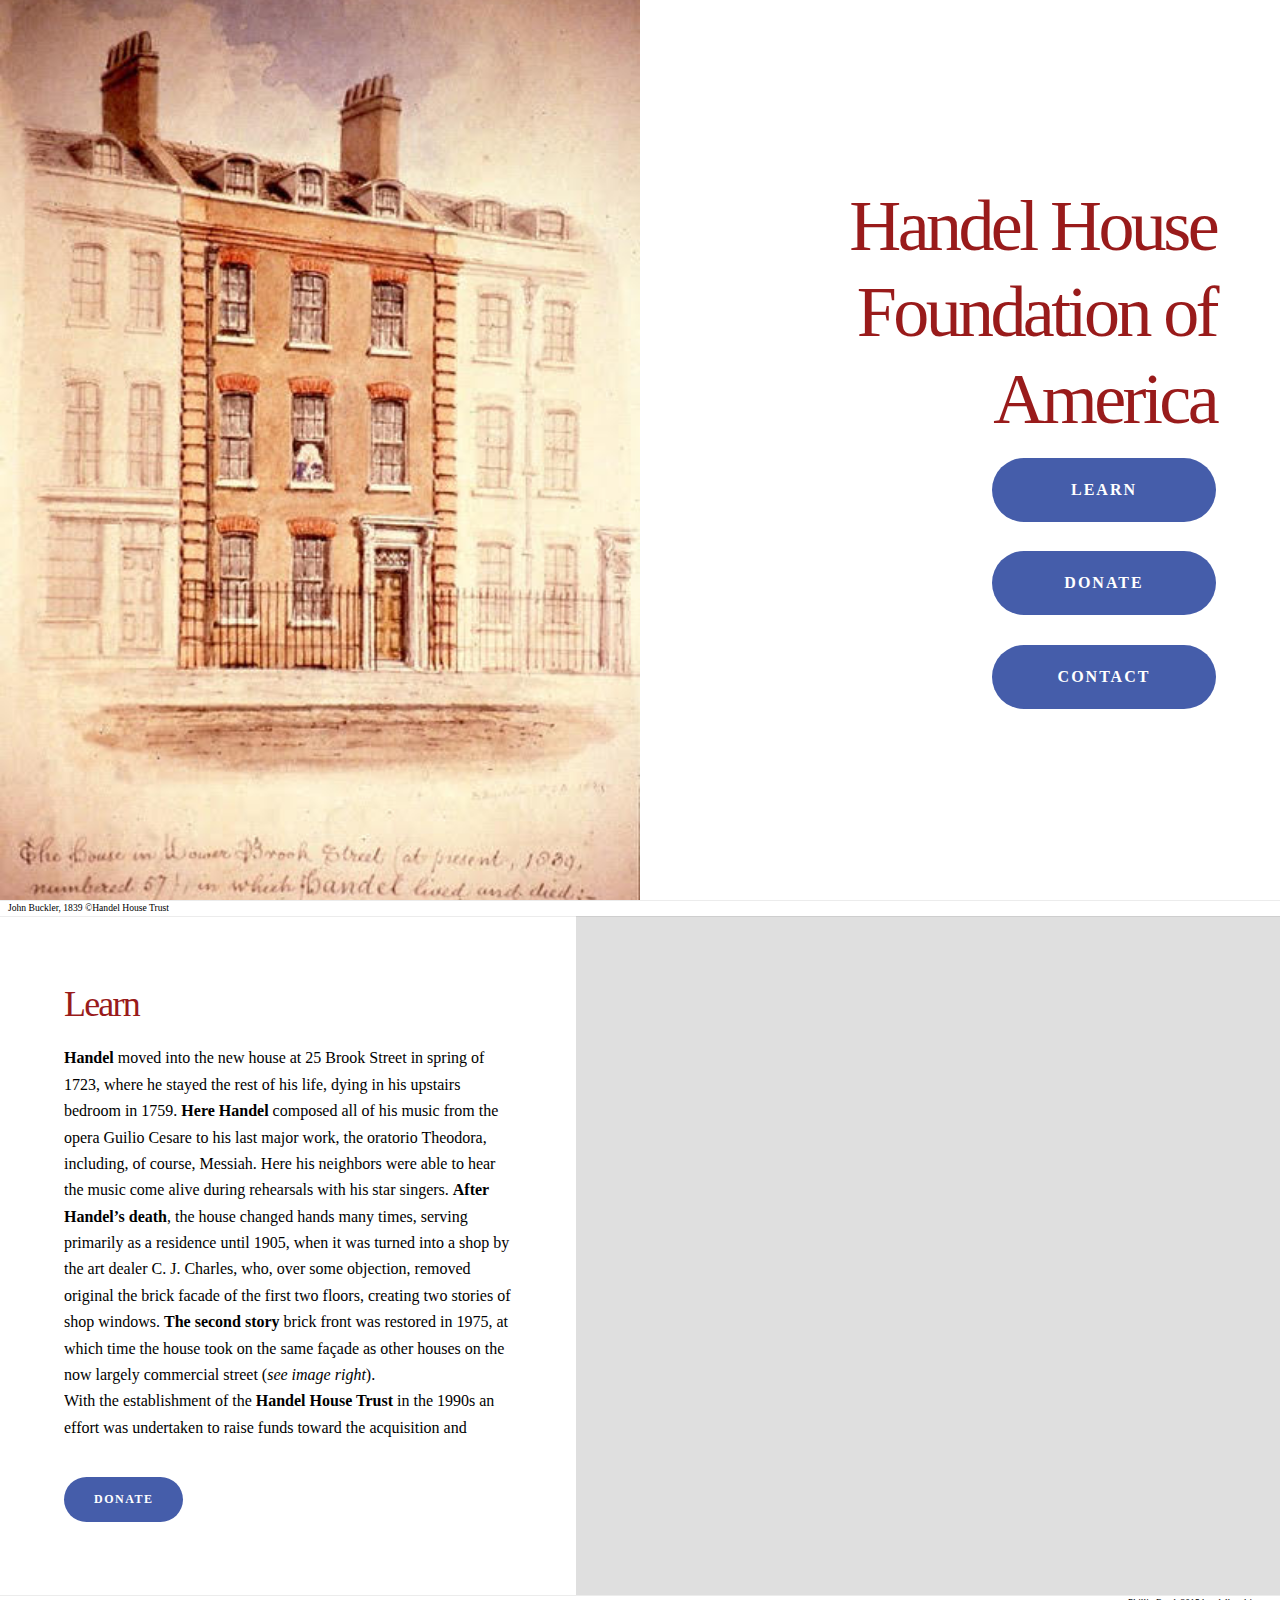
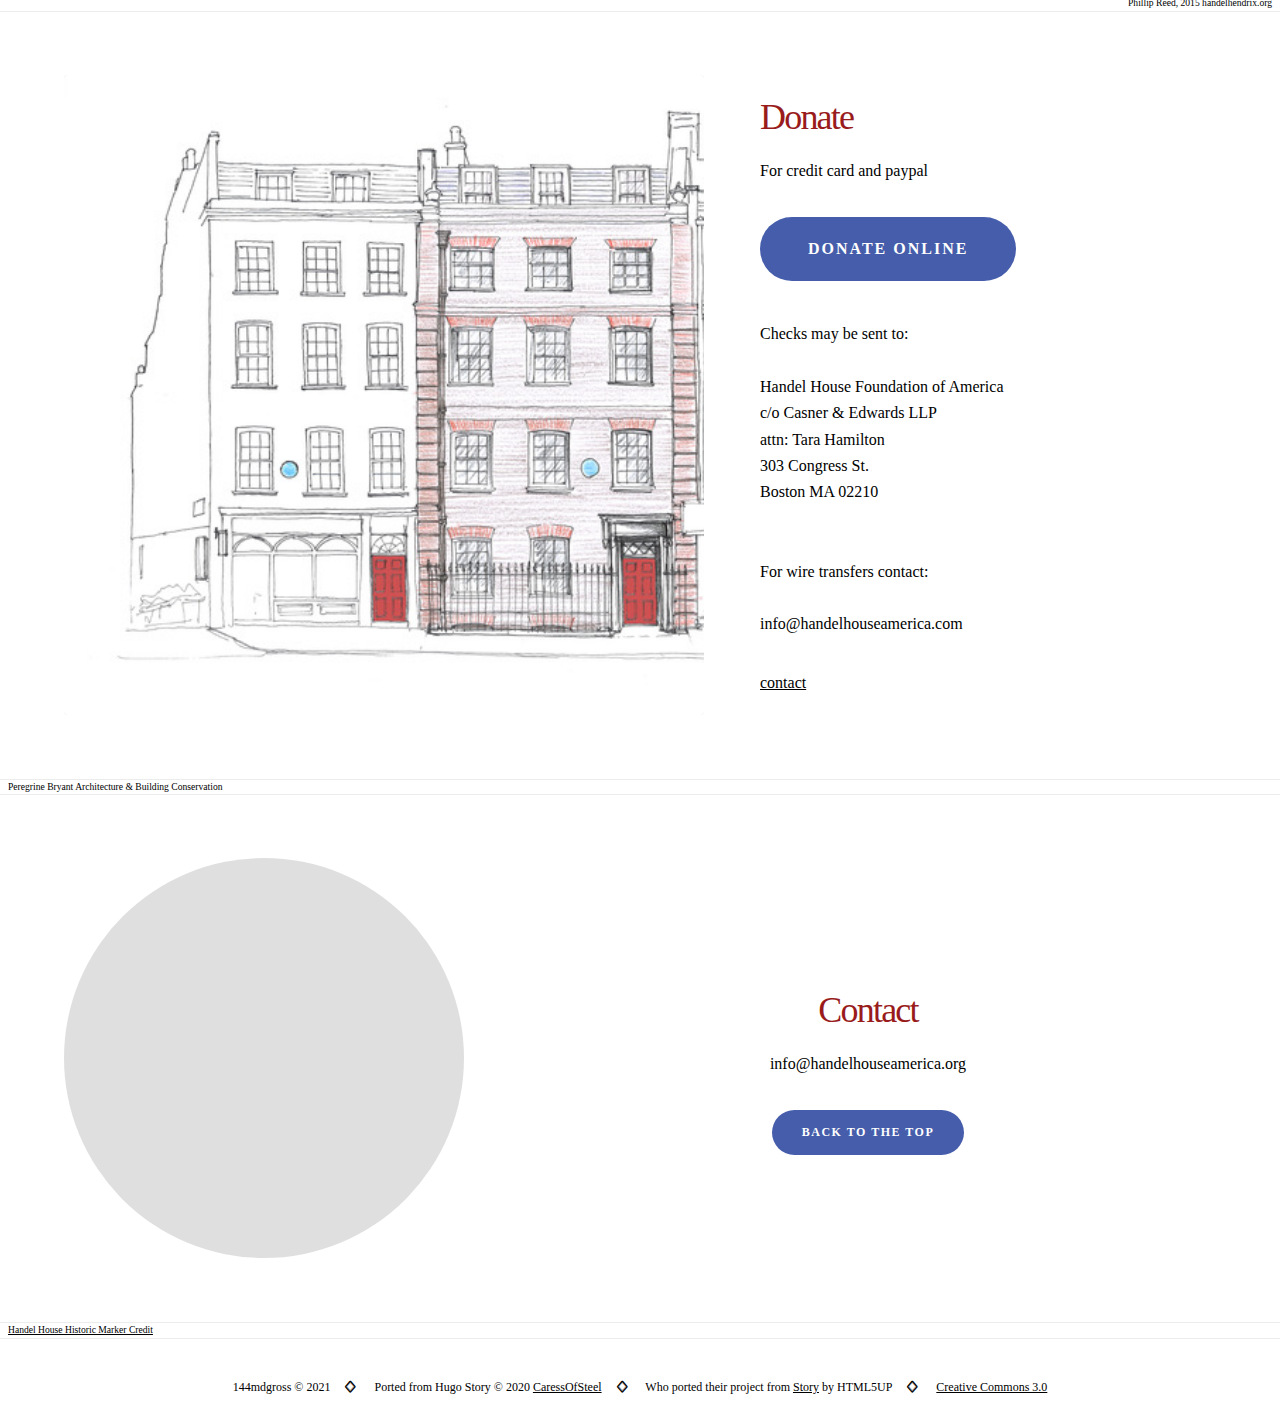
==== commit a21c2b36: "[megan gross] februrary site edits and scroll indicator" ====
--- a/public/index.html
+++ b/public/index.html
@@ -73,26 +73,26 @@
 creating two stories of shop windows.
 <strong>The second story</strong> brick front was restored in 1975,
 at which time the house took on the same façade as other houses on the now largely commercial street
-(see image right).
-<br/><br/>
+(<i>see image right</i>).
+<br/>
 With the establishment of the <strong>Handel House Trust</strong> in the 1990s
 an effort was undertaken to raise funds toward the acquisition and restoration of the house,
 and in 2001 the Handel House Museum opened on the upper floors of 25 and 23 Brook Street.
 <strong>After acquiring a 999 year lease</strong> for the entire house at 25 Brook Street in 2007,
-a <strong>Master Plan</strong> for the full restoration of Handel’s house and the upper floors of 23,
+a <strong>Master Plan</strong> was developed for for the full restoration of Handel’s house and the upper floors of 23,
 including the restoration of Jimi Hendrix’s flat.
 <strong>In the first phase of this plan</strong>,
 23 Brook Street was expanded in the rear,
 parallel to the late 18th-century bow extension at the back of Handel’s house,
 in order to provide a large events room for lectures,
-concerts, and school visits and a purpose-built office space,
+concerts, and school visits, and a purpose-built office space,
 which made possible the full restoration of the Hendrix flat in 2016.
 <strong>The second phase of the Master Plan</strong>, now underway,
 will not only restore the ground floor and basement kitchen of Handel’s house,
 making these spaces newly available to museum visitors,
 but will also bring back the original brick façade of the house to the street and allow visitors for the first time to enter from Handel’s front door
-(see image, Donations).
-<br/><br/>
+(<i>see image, Donations</i>).
+<br/>
 <strong>Handel & Hendrix</strong> in London closed at the end of September 2021 and will reopen in March 2023 on the 300th anniversary of Handel’s moving in.
 To help support this final stage of restoration and make a contribution toward opening Handel’s front door,
 please click on the <strong>Donations</strong> link.
@@ -115,7 +115,7 @@
 <section class="spotlight style21 orient-right content-align-left image-position-left onload-image-fade-in onload-content-fade-right" >
     <div class="content">
         <h2>Donate</h2>
-        <p>For credit card and paylpal</p>
+        <p>For credit card and paypal</p>
         <ul class="actions stacked">
             <li><a rel="noopener noreferrer" href="https://www.paypal.com/donate/?hosted_button_id=URZMYGUKVH89Y" class="button primary large wide smooth-scroll-middle">Donate Online</a></li>
         </ul>
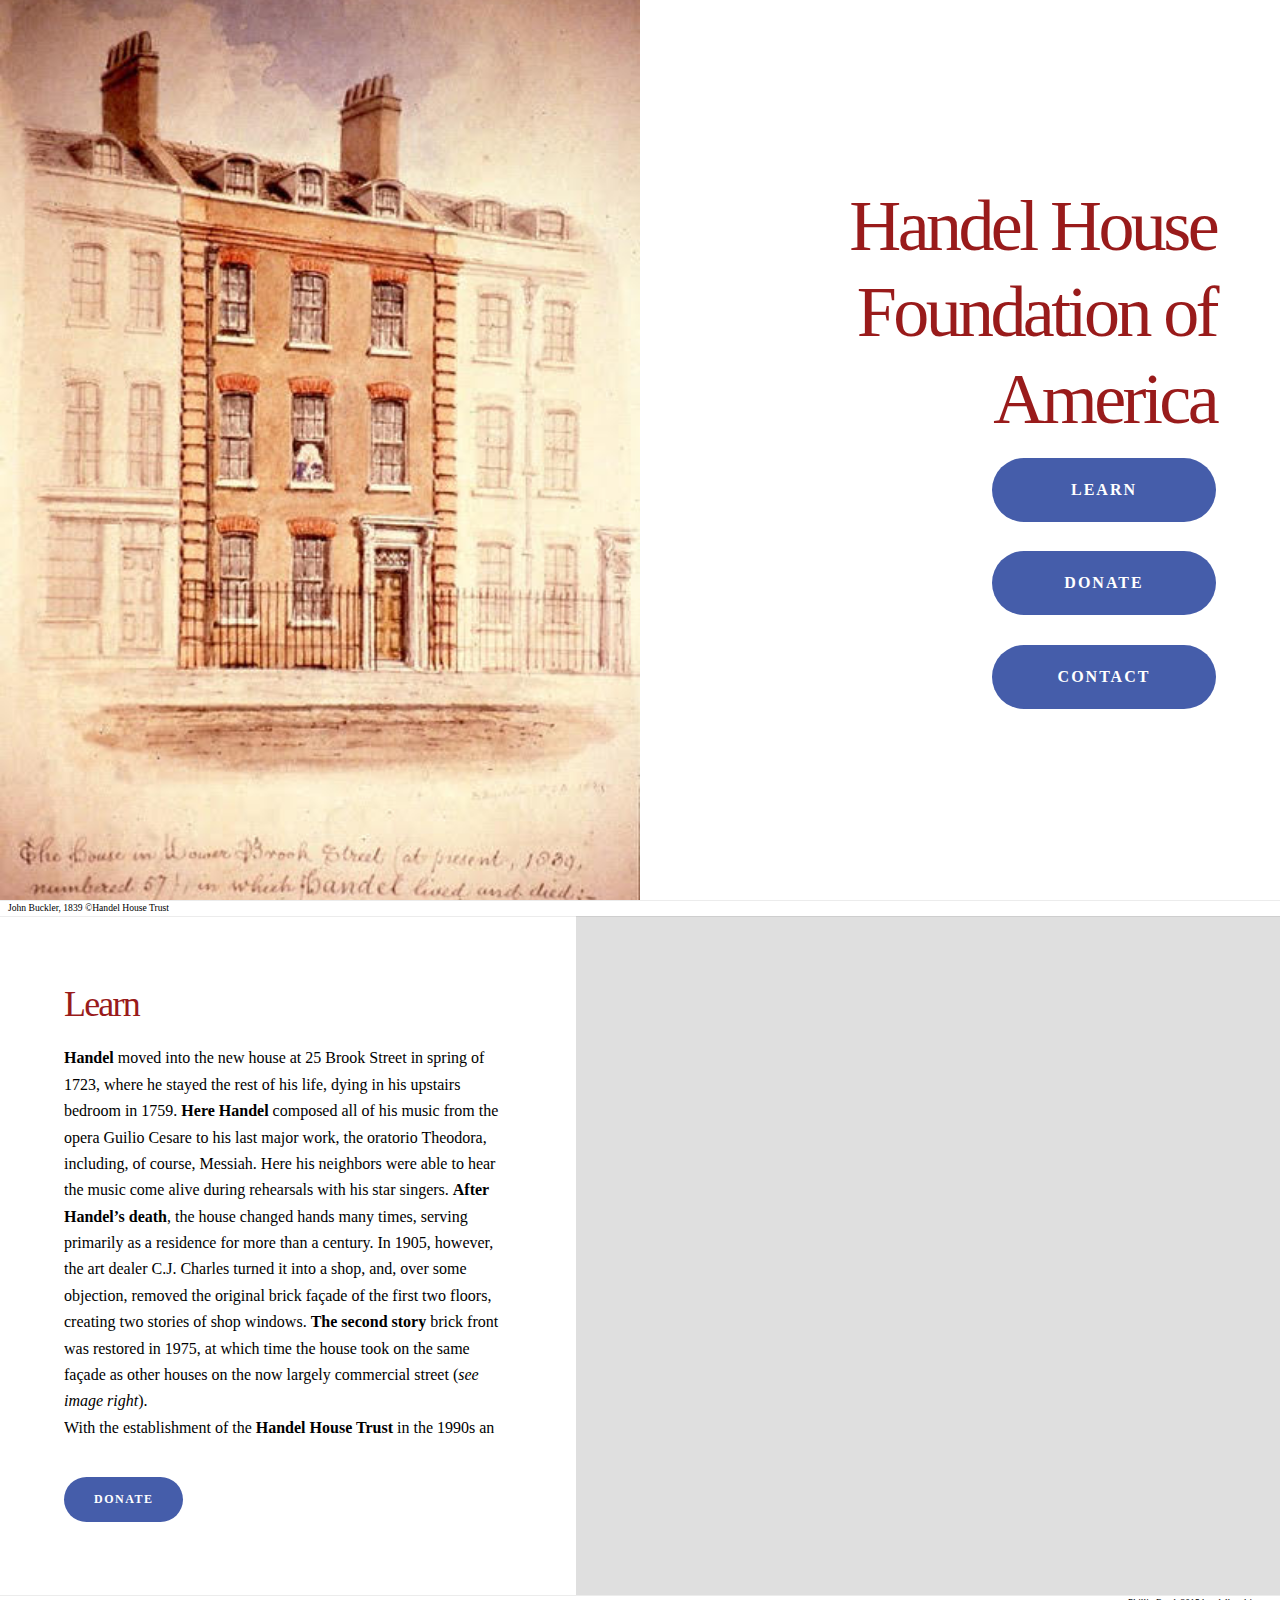
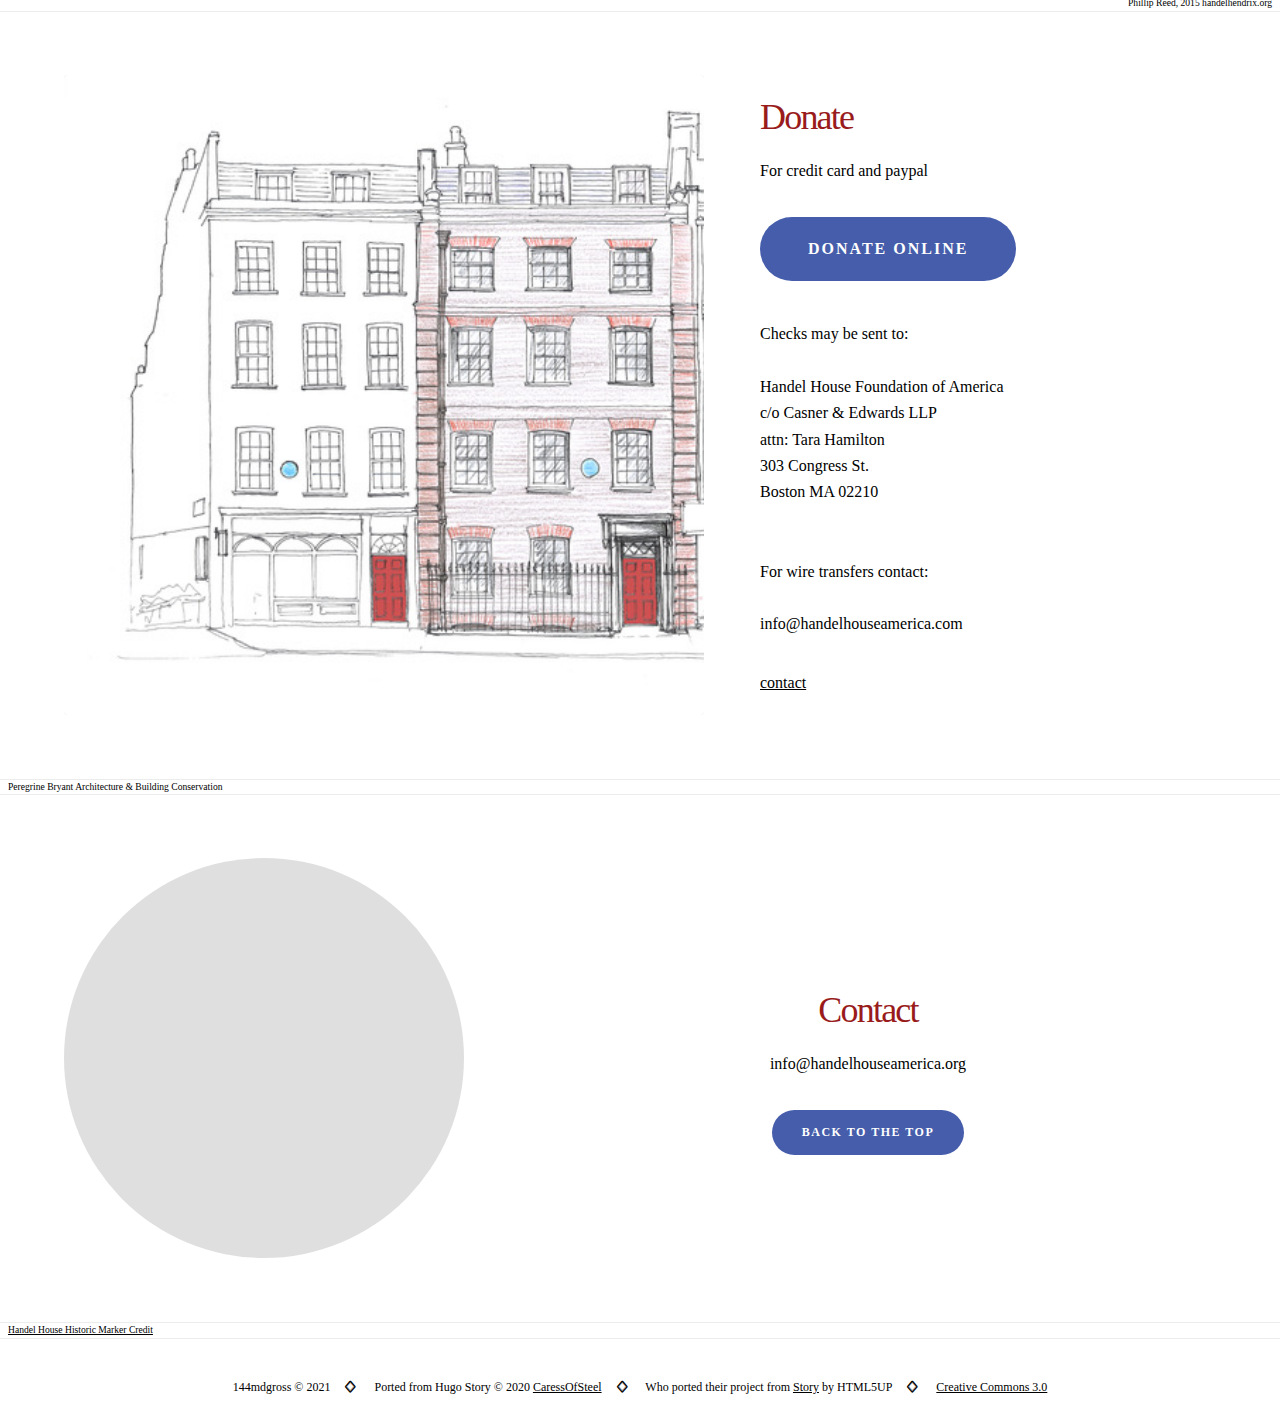
==== commit d75fd904: "run hugo" ====
--- a/public/index.html
+++ b/public/index.html
@@ -67,9 +67,10 @@
 <strong>Here Handel</strong> composed all of his music from the opera Guilio Cesare to his last major work,
 the oratorio Theodora, including, of course, Messiah.
 Here his neighbors were able to hear the music come alive during rehearsals with his star singers.
-<strong>After Handel’s death</strong>, the house changed hands many times, serving primarily as a residence until 1905,
-when it was turned into a shop by the art dealer C. J. Charles, who, over some objection,
-removed original the brick facade of the first two floors,
+<strong>After Handel’s death</strong>, the house changed hands many times,
+serving primarily as a residence for more than a century.
+In 1905, however, the art dealer C.J. Charles turned it into a shop, and,
+over some objection, removed the original brick façade of the first two floors,
 creating two stories of shop windows.
 <strong>The second story</strong> brick front was restored in 1975,
 at which time the house took on the same façade as other houses on the now largely commercial street
@@ -106,7 +107,7 @@
     </div>
 </section>
 <div class="credit credit-right">
-    <span>Phillip Reed, 2015 handelhendrix.org </span>
+    <span>Phillip Reed, 2015 handelhendrix.org</span>
     
 </div>
 
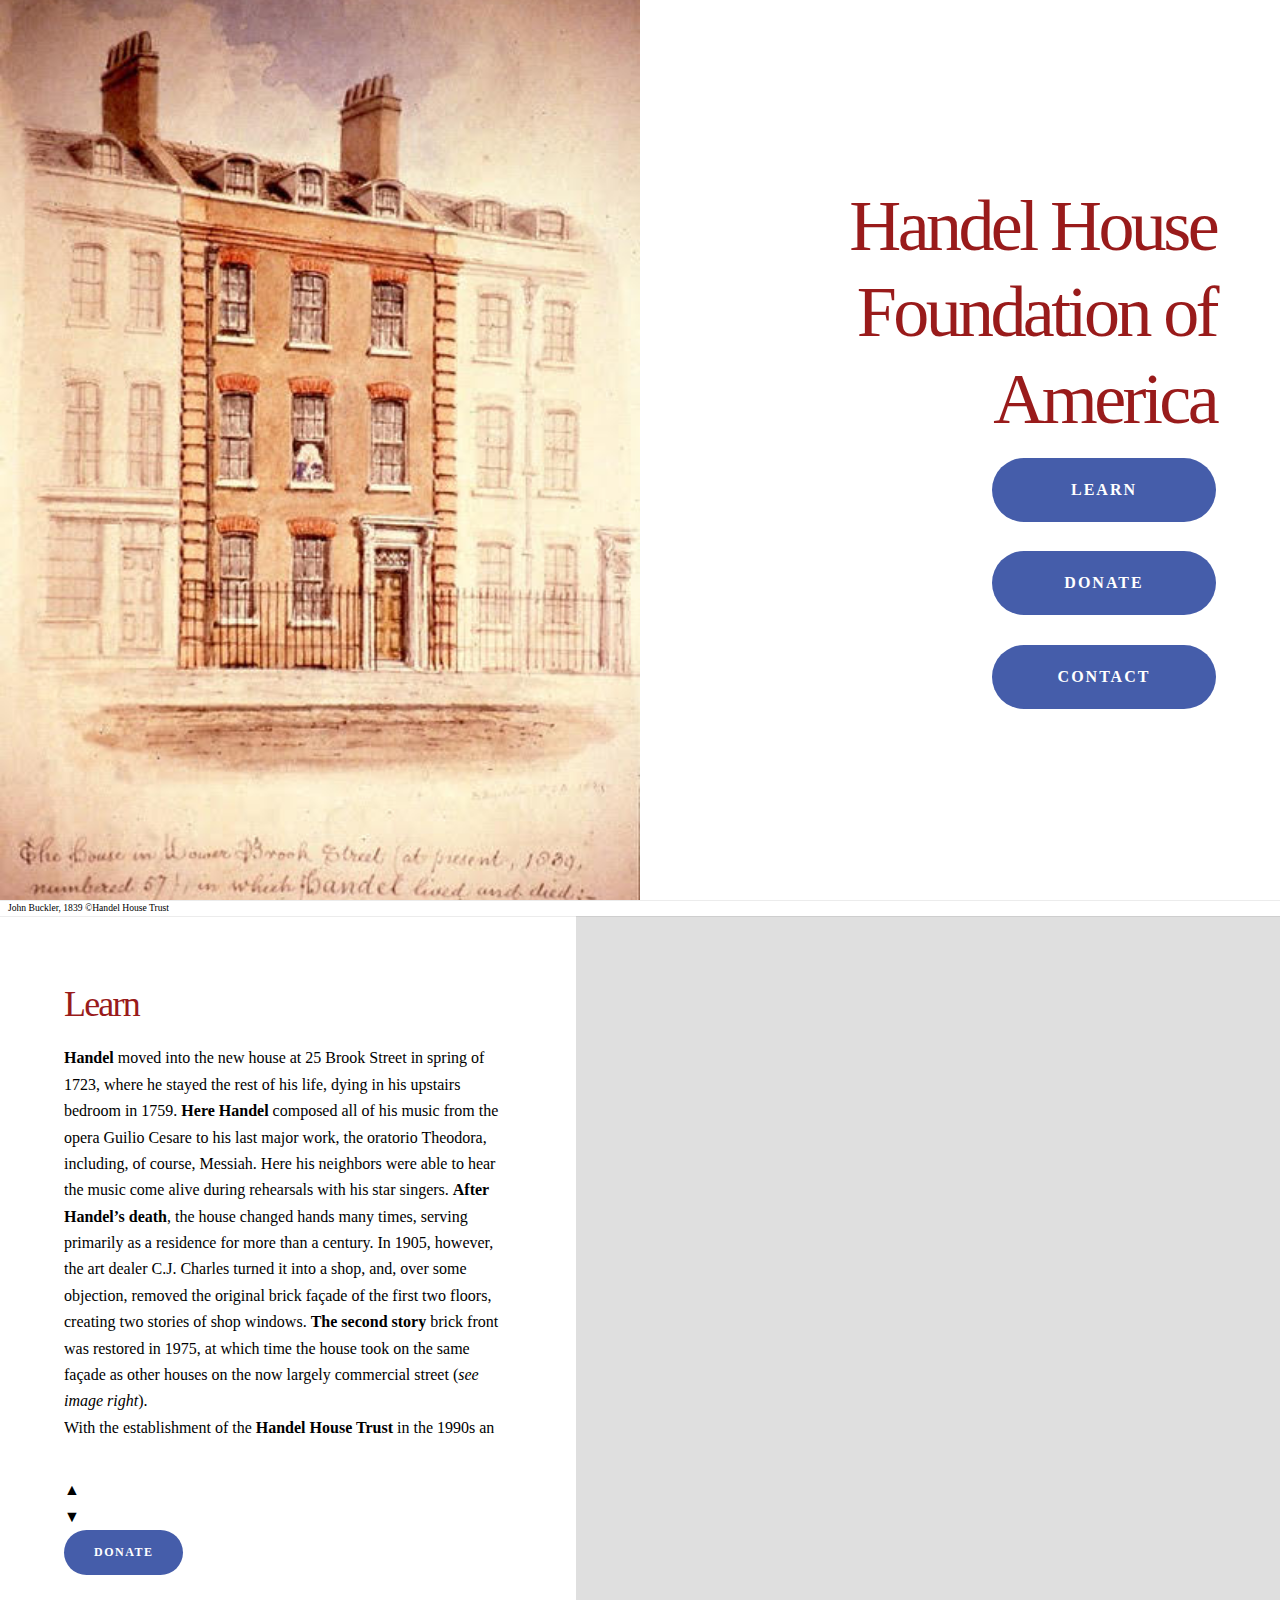
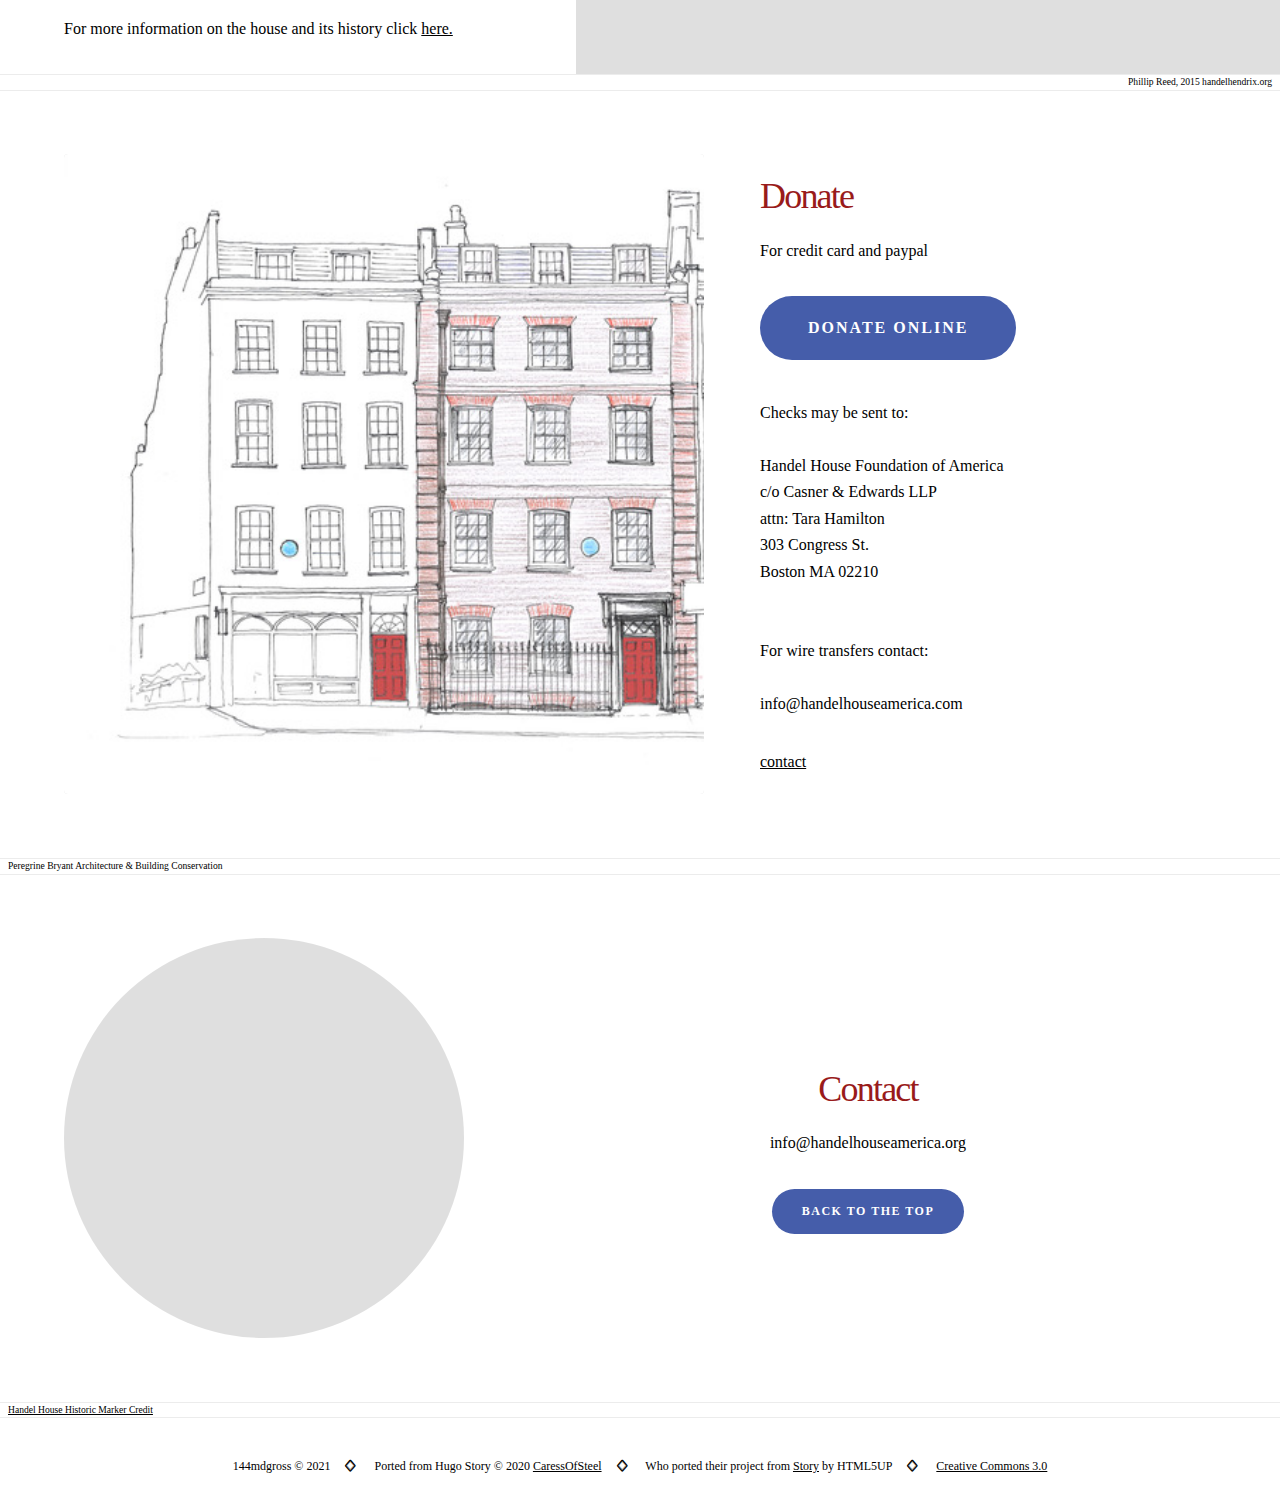
==== commit 0876580a: "build assets for deploy" ====
--- a/public/index.html
+++ b/public/index.html
@@ -98,13 +98,26 @@
 To help support this final stage of restoration and make a contribution toward opening Handel’s front door,
 please click on the <strong>Donations</strong> link.
 </p>
-        <ul class="actions stacked">
-            <li><a rel="noreferrer noopener" href="#donate" class="button primary smooth-scroll-middle">Donate</a></li>
-        </ul>
-    </div>
+            
+    <div class="scrollMarkers">
+        <div class="scrollMarkerTop">&#9650;</div>
+        <div class="scrollMarkerBottom">&#9660;</div>
+    </div>
+    
+        <ul class="actions stacked">
+            <li>
+                <a rel="noreferrer noopener" href="#donate" class="button primary smooth-scroll-middle">Donate</a>
+            </li>
+        </ul>
+        <span>For more information on the house and its history click </span>
+            <a rel="noreferrer noopener" target="_blank" href="https://handelhendrix.org/" class="smooth-scroll-middle ">here.</a>
+        
+    </div>
+    
     <div class="image">
         <img src="images/handelhouse-night-high-res.jpeg" alt="" />
     </div>
+    
 </section>
 <div class="credit credit-right">
     <span>Phillip Reed, 2015 handelhendrix.org</span>
@@ -146,6 +159,8 @@
     <div class="content">
         
         
+            
+        
         
     </div>
     
@@ -161,13 +176,19 @@
         <h2>Contact</h2>
         <p class="text">info@handelhouseamerica.org
 </p>
-        <ul class="actions stacked">
-            <li><a rel="noreferrer noopener" href="#" class="button primary smooth-scroll-middle">Back to the top</a></li>
-        </ul>
-    </div>
+            
+        <ul class="actions stacked">
+            <li>
+                <a rel="noreferrer noopener" href="#" class="button primary smooth-scroll-middle">Back to the top</a>
+            </li>
+        </ul>
+        
+    </div>
+    
     <div class="image">
         <img src="images/handelhouse-marker.jpeg" alt="" />
     </div>
+    
 </section>
 <div class="credit ">
     <span></span>
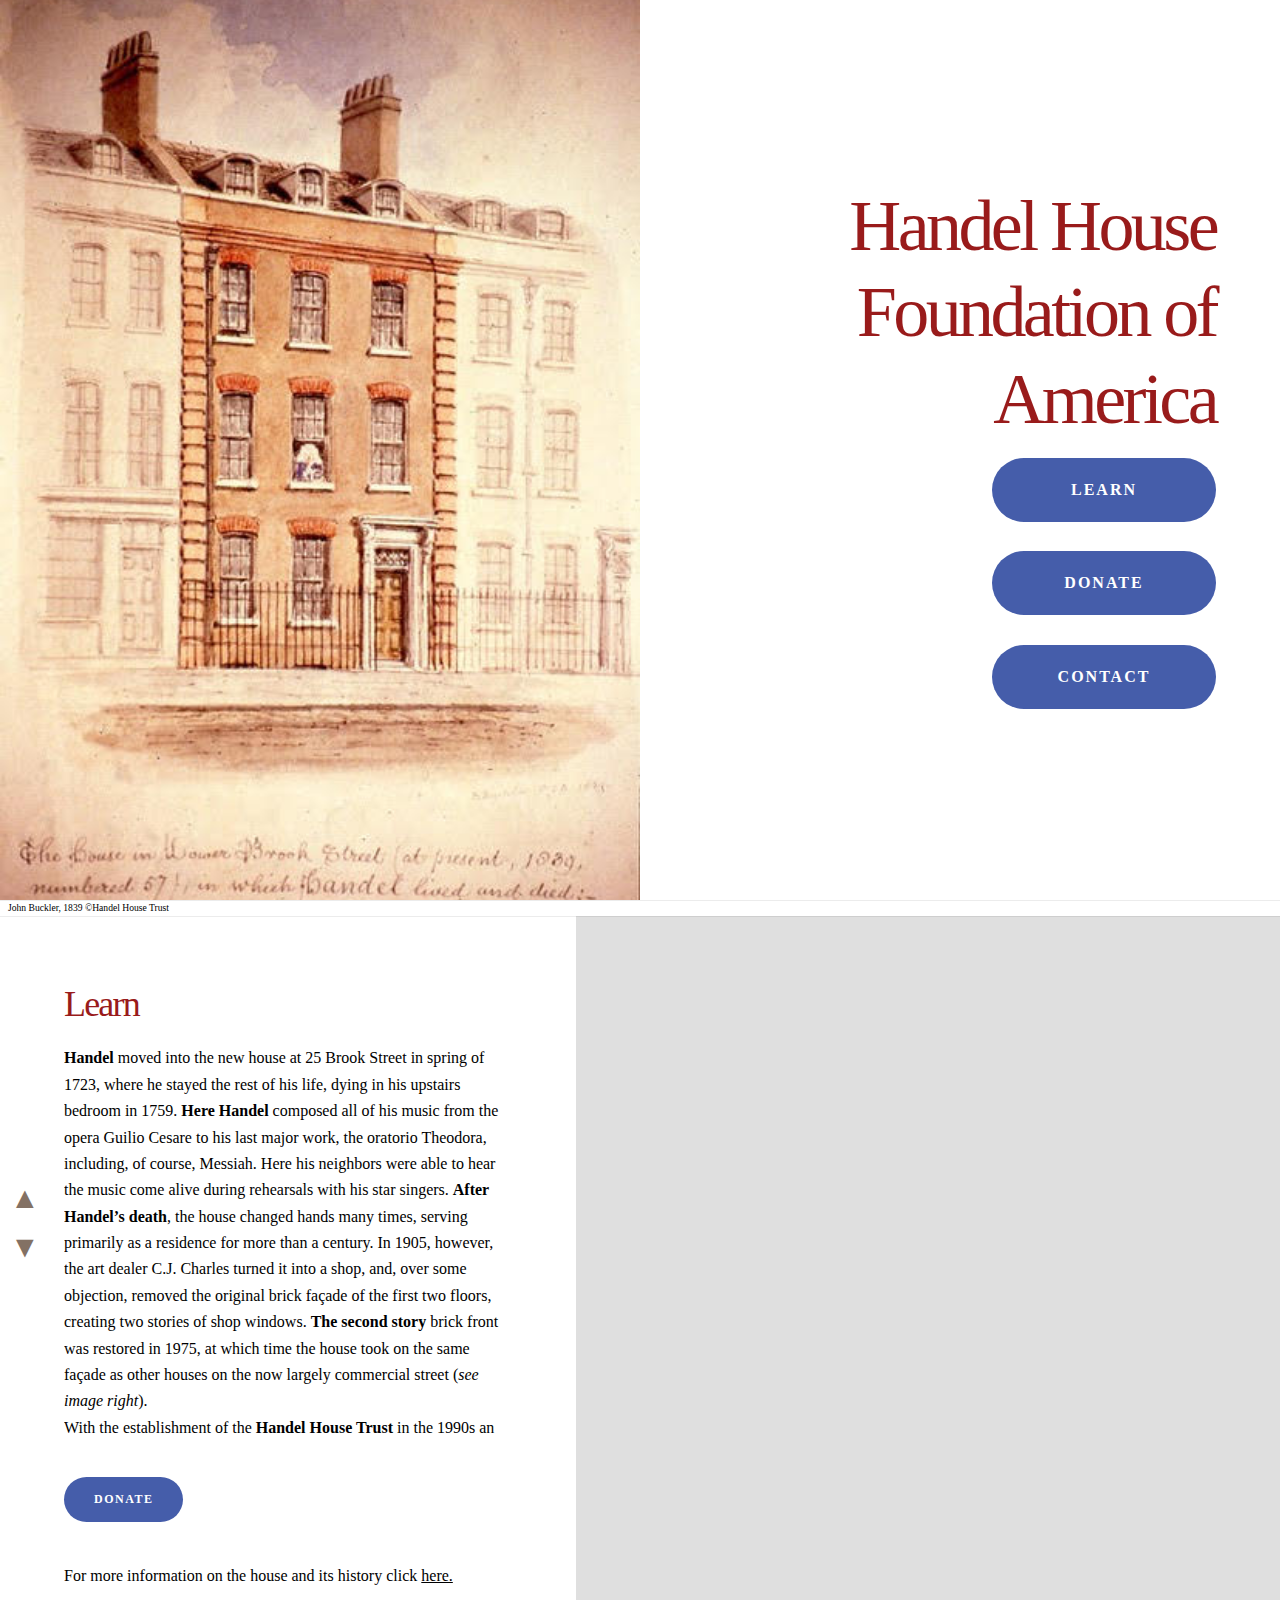
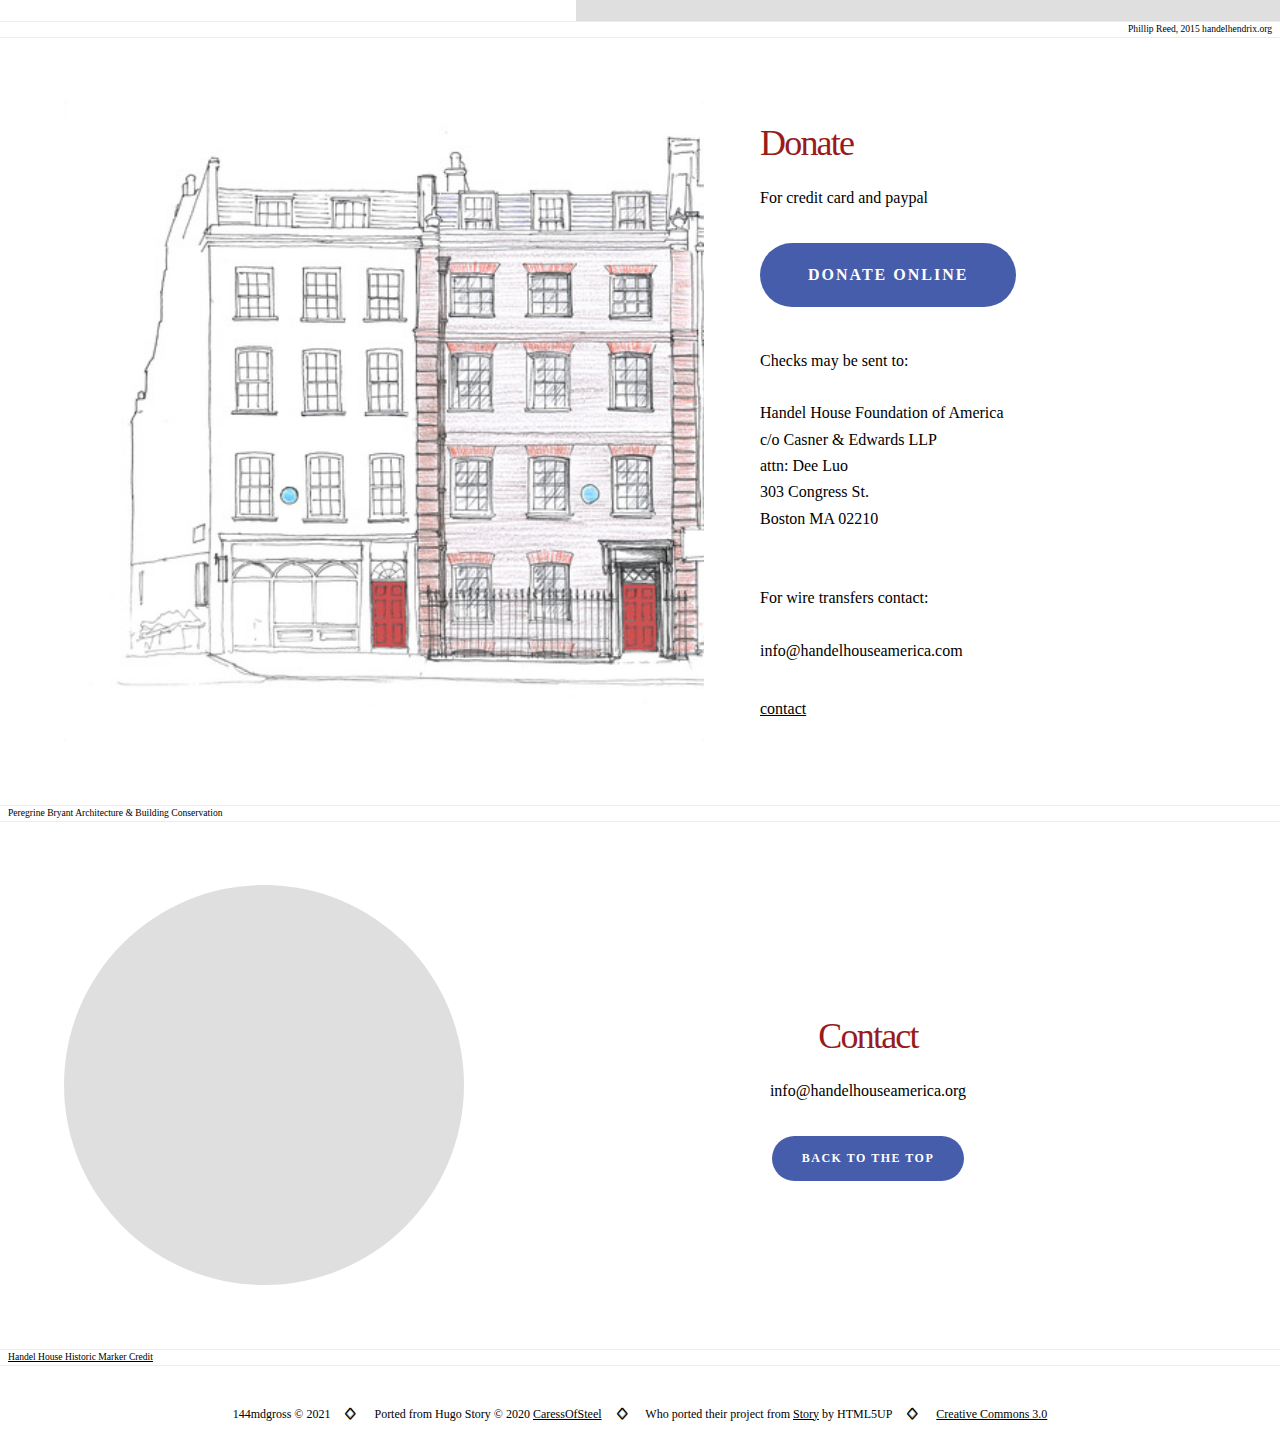
==== commit 6561016c: "update name for payments" ====
--- a/public/index.html
+++ b/public/index.html
@@ -137,7 +137,7 @@
         <p>Checks may be sent to: <br><br>
 Handel House Foundation of America<br>
 c/o Casner &amp; Edwards LLP <br>
-attn: Tara Hamilton <br>
+attn: Dee Luo <br>
 303 Congress St. <br>
 Boston MA 02210 <br><br><br>
 For wire transfers contact: <br><br>
--- a/assets/css/main.min.css
+++ b/assets/css/main.min.css
@@ -1 +1 @@
-@import "fontawesome-all.min.css";@import "https://fonts.googleapis.com/css?family=Source+Sans+Pro:300,300i,400,400i";html,body,div,span,applet,object,iframe,h1,h2,h3,h4,h5,h6,p,blockquote,pre,a,abbr,acronym,address,big,cite,code,del,dfn,em,img,ins,kbd,q,s,samp,small,strike,strong,sub,sup,tt,var,b,u,i,center,dl,dt,dd,ol,ul,li,fieldset,form,label,legend,table,caption,tbody,tfoot,thead,tr,th,td,article,aside,canvas,details,embed,figure,figcaption,footer,header,hgroup,menu,nav,output,ruby,section,summary,time,mark,audio,video{margin:0;padding:0;border:0;font-size:100%;font:inherit;vertical-align:baseline}article,aside,details,figcaption,figure,footer,header,hgroup,menu,nav,section{display:block}body{line-height:1}ol,ul{list-style:none}blockquote,q{quotes:none}blockquote:before,blockquote:after,q:before,q:after{content:'';content:none}table{border-collapse:collapse;border-spacing:0}body{-webkit-text-size-adjust:none}mark{background-color:transparent;color:inherit}input::-moz-focus-inner{border:0;padding:0}input,select,textarea{-moz-appearance:none;-webkit-appearance:none;-ms-appearance:none;appearance:none}@-ms-viewport{width: device-width; }body{-ms-overflow-style:scrollbar}@media screen and (max-width:480px){html,body{min-width:320px}}html{box-sizing:border-box}*,*:before,*:after{box-sizing:inherit}body{background:#fff}body.is-preload *,body.is-preload *:before,body.is-preload *:after{-moz-animation:none!important;-webkit-animation:none!important;-ms-animation:none!important;animation:none!important;-moz-transition:none!important;-webkit-transition:none!important;-ms-transition:none!important;transition:none!important}footer{font-size:.75rem;padding:.5rem}.credit{font-size:.6rem;padding:0 .5rem;border-color:transparent!important}.credit-right{text-align:right}html{font-size:18pt}@media screen and (max-width:1680px){html{font-size:14pt}}@media screen and (max-width:1280px){html{font-size:12pt}}@media screen and (max-width:736px){html{font-size:11pt}}@media screen and (max-width:360px){html{font-size:10pt}}body{background-color:#fff;color:#000}body,input,select,textarea{font-family:garamond,serif;font-size:1rem;font-weight:300;line-height:1.65}a{-moz-transition:color .2s ease-in-out;-webkit-transition:color .2s ease-in-out;-ms-transition:color .2s ease-in-out;transition:color .2s ease-in-out;text-decoration:underline}a:hover{text-decoration:none}strong,b{font-weight:400}em,i{font-style:italic}p{margin:0 0 2rem}p.major{font-size:1.25rem}h1,h2,h3,h4,h5,h6{font-weight:300;line-height:1.375;letter-spacing:-.05em;margin:0 0 1rem}h1 a,h2 a,h3 a,h4 a,h5 a,h6 a{color:inherit;text-decoration:none}h1{font-size:4.5rem;line-height:1.2}h2{font-size:2.25rem}h3{font-size:1.5rem}h4{font-size:1.1rem}h5{font-size:.9rem}h6{font-size:.7rem}sub{font-size:.8rem;position:relative;top:.5rem}sup{font-size:.8rem;position:relative;top:-.5rem}blockquote{border-left:solid 4px;font-style:italic;margin:0 0 2rem;padding:.5rem 0 .5rem 2rem}code{border-radius:4px;font-family:garamond,serif;font-size:.9em;margin:0 .25rem;padding:.25rem .325rem}pre{-webkit-overflow-scrolling:touch;font-family:garamond,serif;font-size:.9em;margin:0 0 2rem}pre code{display:block;line-height:1.5;padding:.75rem 1rem;overflow-x:auto}hr{border:0;border-bottom:solid 1px;margin:2.5rem 0}hr.major{margin:3.5rem 0}.align-left{text-align:left}.align-center{text-align:center}.align-right{text-align:right}.footerspacer{padding-left:15px;padding-right:15px}@media screen and (max-width:736px){p.major{font-size:1.1rem}h1{font-size:2.5rem}h2{font-size:2rem}h3{font-size:1.25rem}h4{font-size:1rem}}input,select,textarea{color:#000}a{color:#000}a:hover{color:#837164}strong,b{color:#000}h1,h2,h3{color:#991b1b}h4,h5,h6{color:#000}blockquote{border-left-color:rgba(0,0,0,.2)}code{background:rgba(0,0,0,5%);border-color:rgba(0,0,0,.2)}hr{border-bottom-color:rgba(0,0,0,.2)}.row{display:flex;flex-wrap:wrap;box-sizing:border-box;align-items:stretch}.row>*{box-sizing:border-box}.row.gtr-uniform>*>:last-child{margin-bottom:0}.row.aln-left{justify-content:flex-start}.row.aln-center{justify-content:center}.row.aln-right{justify-content:flex-end}.row.aln-top{align-items:flex-start}.row.aln-middle{align-items:center}.row.aln-bottom{align-items:flex-end}.row>.imp{order:-1}.row>.col-1{width:8.33333333%}.row>.off-1{margin-left:8.33333333%}.row>.col-2{width:16.66666667%}.row>.off-2{margin-left:16.66666667%}.row>.col-3{width:25%}.row>.off-3{margin-left:25%}.row>.col-4{width:33.33333333%}.row>.off-4{margin-left:33.33333333%}.row>.col-5{width:41.66666667%}.row>.off-5{margin-left:41.66666667%}.row>.col-6{width:50%}.row>.off-6{margin-left:50%}.row>.col-7{width:58.33333333%}.row>.off-7{margin-left:58.33333333%}.row>.col-8{width:66.66666667%}.row>.off-8{margin-left:66.66666667%}.row>.col-9{width:75%}.row>.off-9{margin-left:75%}.row>.col-10{width:83.33333333%}.row>.off-10{margin-left:83.33333333%}.row>.col-11{width:91.66666667%}.row>.off-11{margin-left:91.66666667%}.row>.col-12{width:100%}.row>.off-12{margin-left:100%}.row.gtr-0{margin-top:0;margin-left:0}.row.gtr-0>*{padding:0 0 0 0}.row.gtr-0.gtr-uniform{margin-top:0}.row.gtr-0.gtr-uniform>*{padding-top:0}.row.gtr-25{margin-top:0;margin-left:-.5rem}.row.gtr-25>*{padding:0 0 0 .5rem}.row.gtr-25.gtr-uniform{margin-top:-.5rem}.row.gtr-25.gtr-uniform>*{padding-top:.5rem}.row.gtr-50{margin-top:0;margin-left:-1rem}.row.gtr-50>*{padding:0 0 0 1rem}.row.gtr-50.gtr-uniform{margin-top:-1rem}.row.gtr-50.gtr-uniform>*{padding-top:1rem}.row{margin-top:0;margin-left:-2rem}.row>*{padding:0 0 0 2rem}.row.gtr-uniform{margin-top:-2rem}.row.gtr-uniform>*{padding-top:2rem}.row.gtr-150{margin-top:0;margin-left:-3rem}.row.gtr-150>*{padding:0 0 0 3rem}.row.gtr-150.gtr-uniform{margin-top:-3rem}.row.gtr-150.gtr-uniform>*{padding-top:3rem}.row.gtr-200{margin-top:0;margin-left:-4rem}.row.gtr-200>*{padding:0 0 0 4rem}.row.gtr-200.gtr-uniform{margin-top:-4rem}.row.gtr-200.gtr-uniform>*{padding-top:4rem}@media screen and (max-width:1680px){.row{display:flex;flex-wrap:wrap;box-sizing:border-box;align-items:stretch}.row>*{box-sizing:border-box}.row.gtr-uniform>*>:last-child{margin-bottom:0}.row.aln-left{justify-content:flex-start}.row.aln-center{justify-content:center}.row.aln-right{justify-content:flex-end}.row.aln-top{align-items:flex-start}.row.aln-middle{align-items:center}.row.aln-bottom{align-items:flex-end}.row>.imp-xlarge{order:-1}.row>.col-1-xlarge{width:8.33333333%}.row>.off-1-xlarge{margin-left:8.33333333%}.row>.col-2-xlarge{width:16.66666667%}.row>.off-2-xlarge{margin-left:16.66666667%}.row>.col-3-xlarge{width:25%}.row>.off-3-xlarge{margin-left:25%}.row>.col-4-xlarge{width:33.33333333%}.row>.off-4-xlarge{margin-left:33.33333333%}.row>.col-5-xlarge{width:41.66666667%}.row>.off-5-xlarge{margin-left:41.66666667%}.row>.col-6-xlarge{width:50%}.row>.off-6-xlarge{margin-left:50%}.row>.col-7-xlarge{width:58.33333333%}.row>.off-7-xlarge{margin-left:58.33333333%}.row>.col-8-xlarge{width:66.66666667%}.row>.off-8-xlarge{margin-left:66.66666667%}.row>.col-9-xlarge{width:75%}.row>.off-9-xlarge{margin-left:75%}.row>.col-10-xlarge{width:83.33333333%}.row>.off-10-xlarge{margin-left:83.33333333%}.row>.col-11-xlarge{width:91.66666667%}.row>.off-11-xlarge{margin-left:91.66666667%}.row>.col-12-xlarge{width:100%}.row>.off-12-xlarge{margin-left:100%}.row.gtr-0{margin-top:0;margin-left:0}.row.gtr-0>*{padding:0 0 0 0}.row.gtr-0.gtr-uniform{margin-top:0}.row.gtr-0.gtr-uniform>*{padding-top:0}.row.gtr-25{margin-top:0;margin-left:-.5rem}.row.gtr-25>*{padding:0 0 0 .5rem}.row.gtr-25.gtr-uniform{margin-top:-.5rem}.row.gtr-25.gtr-uniform>*{padding-top:.5rem}.row.gtr-50{margin-top:0;margin-left:-1rem}.row.gtr-50>*{padding:0 0 0 1rem}.row.gtr-50.gtr-uniform{margin-top:-1rem}.row.gtr-50.gtr-uniform>*{padding-top:1rem}.row{margin-top:0;margin-left:-2rem}.row>*{padding:0 0 0 2rem}.row.gtr-uniform{margin-top:-2rem}.row.gtr-uniform>*{padding-top:2rem}.row.gtr-150{margin-top:0;margin-left:-3rem}.row.gtr-150>*{padding:0 0 0 3rem}.row.gtr-150.gtr-uniform{margin-top:-3rem}.row.gtr-150.gtr-uniform>*{padding-top:3rem}.row.gtr-200{margin-top:0;margin-left:-4rem}.row.gtr-200>*{padding:0 0 0 4rem}.row.gtr-200.gtr-uniform{margin-top:-4rem}.row.gtr-200.gtr-uniform>*{padding-top:4rem}}@media screen and (max-width:1280px){.row{display:flex;flex-wrap:wrap;box-sizing:border-box;align-items:stretch}.row>*{box-sizing:border-box}.row.gtr-uniform>*>:last-child{margin-bottom:0}.row.aln-left{justify-content:flex-start}.row.aln-center{justify-content:center}.row.aln-right{justify-content:flex-end}.row.aln-top{align-items:flex-start}.row.aln-middle{align-items:center}.row.aln-bottom{align-items:flex-end}.row>.imp-large{order:-1}.row>.col-1-large{width:8.33333333%}.row>.off-1-large{margin-left:8.33333333%}.row>.col-2-large{width:16.66666667%}.row>.off-2-large{margin-left:16.66666667%}.row>.col-3-large{width:25%}.row>.off-3-large{margin-left:25%}.row>.col-4-large{width:33.33333333%}.row>.off-4-large{margin-left:33.33333333%}.row>.col-5-large{width:41.66666667%}.row>.off-5-large{margin-left:41.66666667%}.row>.col-6-large{width:50%}.row>.off-6-large{margin-left:50%}.row>.col-7-large{width:58.33333333%}.row>.off-7-large{margin-left:58.33333333%}.row>.col-8-large{width:66.66666667%}.row>.off-8-large{margin-left:66.66666667%}.row>.col-9-large{width:75%}.row>.off-9-large{margin-left:75%}.row>.col-10-large{width:83.33333333%}.row>.off-10-large{margin-left:83.33333333%}.row>.col-11-large{width:91.66666667%}.row>.off-11-large{margin-left:91.66666667%}.row>.col-12-large{width:100%}.row>.off-12-large{margin-left:100%}.row.gtr-0{margin-top:0;margin-left:0}.row.gtr-0>*{padding:0 0 0 0}.row.gtr-0.gtr-uniform{margin-top:0}.row.gtr-0.gtr-uniform>*{padding-top:0}.row.gtr-25{margin-top:0;margin-left:-.5rem}.row.gtr-25>*{padding:0 0 0 .5rem}.row.gtr-25.gtr-uniform{margin-top:-.5rem}.row.gtr-25.gtr-uniform>*{padding-top:.5rem}.row.gtr-50{margin-top:0;margin-left:-1rem}.row.gtr-50>*{padding:0 0 0 1rem}.row.gtr-50.gtr-uniform{margin-top:-1rem}.row.gtr-50.gtr-uniform>*{padding-top:1rem}.row{margin-top:0;margin-left:-2rem}.row>*{padding:0 0 0 2rem}.row.gtr-uniform{margin-top:-2rem}.row.gtr-uniform>*{padding-top:2rem}.row.gtr-150{margin-top:0;margin-left:-3rem}.row.gtr-150>*{padding:0 0 0 3rem}.row.gtr-150.gtr-uniform{margin-top:-3rem}.row.gtr-150.gtr-uniform>*{padding-top:3rem}.row.gtr-200{margin-top:0;margin-left:-4rem}.row.gtr-200>*{padding:0 0 0 4rem}.row.gtr-200.gtr-uniform{margin-top:-4rem}.row.gtr-200.gtr-uniform>*{padding-top:4rem}}@media screen and (max-width:980px){.row{display:flex;flex-wrap:wrap;box-sizing:border-box;align-items:stretch}.row>*{box-sizing:border-box}.row.gtr-uniform>*>:last-child{margin-bottom:0}.row.aln-left{justify-content:flex-start}.row.aln-center{justify-content:center}.row.aln-right{justify-content:flex-end}.row.aln-top{align-items:flex-start}.row.aln-middle{align-items:center}.row.aln-bottom{align-items:flex-end}.row>.imp-medium{order:-1}.row>.col-1-medium{width:8.33333333%}.row>.off-1-medium{margin-left:8.33333333%}.row>.col-2-medium{width:16.66666667%}.row>.off-2-medium{margin-left:16.66666667%}.row>.col-3-medium{width:25%}.row>.off-3-medium{margin-left:25%}.row>.col-4-medium{width:33.33333333%}.row>.off-4-medium{margin-left:33.33333333%}.row>.col-5-medium{width:41.66666667%}.row>.off-5-medium{margin-left:41.66666667%}.row>.col-6-medium{width:50%}.row>.off-6-medium{margin-left:50%}.row>.col-7-medium{width:58.33333333%}.row>.off-7-medium{margin-left:58.33333333%}.row>.col-8-medium{width:66.66666667%}.row>.off-8-medium{margin-left:66.66666667%}.row>.col-9-medium{width:75%}.row>.off-9-medium{margin-left:75%}.row>.col-10-medium{width:83.33333333%}.row>.off-10-medium{margin-left:83.33333333%}.row>.col-11-medium{width:91.66666667%}.row>.off-11-medium{margin-left:91.66666667%}.row>.col-12-medium{width:100%}.row>.off-12-medium{margin-left:100%}.row.gtr-0{margin-top:0;margin-left:0}.row.gtr-0>*{padding:0 0 0 0}.row.gtr-0.gtr-uniform{margin-top:0}.row.gtr-0.gtr-uniform>*{padding-top:0}.row.gtr-25{margin-top:0;margin-left:-.5rem}.row.gtr-25>*{padding:0 0 0 .5rem}.row.gtr-25.gtr-uniform{margin-top:-.5rem}.row.gtr-25.gtr-uniform>*{padding-top:.5rem}.row.gtr-50{margin-top:0;margin-left:-1rem}.row.gtr-50>*{padding:0 0 0 1rem}.row.gtr-50.gtr-uniform{margin-top:-1rem}.row.gtr-50.gtr-uniform>*{padding-top:1rem}.row{margin-top:0;margin-left:-2rem}.row>*{padding:0 0 0 2rem}.row.gtr-uniform{margin-top:-2rem}.row.gtr-uniform>*{padding-top:2rem}.row.gtr-150{margin-top:0;margin-left:-3rem}.row.gtr-150>*{padding:0 0 0 3rem}.row.gtr-150.gtr-uniform{margin-top:-3rem}.row.gtr-150.gtr-uniform>*{padding-top:3rem}.row.gtr-200{margin-top:0;margin-left:-4rem}.row.gtr-200>*{padding:0 0 0 4rem}.row.gtr-200.gtr-uniform{margin-top:-4rem}.row.gtr-200.gtr-uniform>*{padding-top:4rem}}@media screen and (max-width:736px){.row{display:flex;flex-wrap:wrap;box-sizing:border-box;align-items:stretch}.row>*{box-sizing:border-box}.row.gtr-uniform>*>:last-child{margin-bottom:0}.row.aln-left{justify-content:flex-start}.row.aln-center{justify-content:center}.row.aln-right{justify-content:flex-end}.row.aln-top{align-items:flex-start}.row.aln-middle{align-items:center}.row.aln-bottom{align-items:flex-end}.row>.imp-small{order:-1}.row>.col-1-small{width:8.33333333%}.row>.off-1-small{margin-left:8.33333333%}.row>.col-2-small{width:16.66666667%}.row>.off-2-small{margin-left:16.66666667%}.row>.col-3-small{width:25%}.row>.off-3-small{margin-left:25%}.row>.col-4-small{width:33.33333333%}.row>.off-4-small{margin-left:33.33333333%}.row>.col-5-small{width:41.66666667%}.row>.off-5-small{margin-left:41.66666667%}.row>.col-6-small{width:50%}.row>.off-6-small{margin-left:50%}.row>.col-7-small{width:58.33333333%}.row>.off-7-small{margin-left:58.33333333%}.row>.col-8-small{width:66.66666667%}.row>.off-8-small{margin-left:66.66666667%}.row>.col-9-small{width:75%}.row>.off-9-small{margin-left:75%}.row>.col-10-small{width:83.33333333%}.row>.off-10-small{margin-left:83.33333333%}.row>.col-11-small{width:91.66666667%}.row>.off-11-small{margin-left:91.66666667%}.row>.col-12-small{width:100%}.row>.off-12-small{margin-left:100%}.row.gtr-0{margin-top:0;margin-left:0}.row.gtr-0>*{padding:0 0 0 0}.row.gtr-0.gtr-uniform{margin-top:0}.row.gtr-0.gtr-uniform>*{padding-top:0}.row.gtr-25{margin-top:0;margin-left:-.5rem}.row.gtr-25>*{padding:0 0 0 .5rem}.row.gtr-25.gtr-uniform{margin-top:-.5rem}.row.gtr-25.gtr-uniform>*{padding-top:.5rem}.row.gtr-50{margin-top:0;margin-left:-1rem}.row.gtr-50>*{padding:0 0 0 1rem}.row.gtr-50.gtr-uniform{margin-top:-1rem}.row.gtr-50.gtr-uniform>*{padding-top:1rem}.row{margin-top:0;margin-left:-2rem}.row>*{padding:0 0 0 2rem}.row.gtr-uniform{margin-top:-2rem}.row.gtr-uniform>*{padding-top:2rem}.row.gtr-150{margin-top:0;margin-left:-3rem}.row.gtr-150>*{padding:0 0 0 3rem}.row.gtr-150.gtr-uniform{margin-top:-3rem}.row.gtr-150.gtr-uniform>*{padding-top:3rem}.row.gtr-200{margin-top:0;margin-left:-4rem}.row.gtr-200>*{padding:0 0 0 4rem}.row.gtr-200.gtr-uniform{margin-top:-4rem}.row.gtr-200.gtr-uniform>*{padding-top:4rem}}@media screen and (max-width:480px){.row{display:flex;flex-wrap:wrap;box-sizing:border-box;align-items:stretch}.row>*{box-sizing:border-box}.row.gtr-uniform>*>:last-child{margin-bottom:0}.row.aln-left{justify-content:flex-start}.row.aln-center{justify-content:center}.row.aln-right{justify-content:flex-end}.row.aln-top{align-items:flex-start}.row.aln-middle{align-items:center}.row.aln-bottom{align-items:flex-end}.row>.imp-xsmall{order:-1}.row>.col-1-xsmall{width:8.33333333%}.row>.off-1-xsmall{margin-left:8.33333333%}.row>.col-2-xsmall{width:16.66666667%}.row>.off-2-xsmall{margin-left:16.66666667%}.row>.col-3-xsmall{width:25%}.row>.off-3-xsmall{margin-left:25%}.row>.col-4-xsmall{width:33.33333333%}.row>.off-4-xsmall{margin-left:33.33333333%}.row>.col-5-xsmall{width:41.66666667%}.row>.off-5-xsmall{margin-left:41.66666667%}.row>.col-6-xsmall{width:50%}.row>.off-6-xsmall{margin-left:50%}.row>.col-7-xsmall{width:58.33333333%}.row>.off-7-xsmall{margin-left:58.33333333%}.row>.col-8-xsmall{width:66.66666667%}.row>.off-8-xsmall{margin-left:66.66666667%}.row>.col-9-xsmall{width:75%}.row>.off-9-xsmall{margin-left:75%}.row>.col-10-xsmall{width:83.33333333%}.row>.off-10-xsmall{margin-left:83.33333333%}.row>.col-11-xsmall{width:91.66666667%}.row>.off-11-xsmall{margin-left:91.66666667%}.row>.col-12-xsmall{width:100%}.row>.off-12-xsmall{margin-left:100%}.row.gtr-0{margin-top:0;margin-left:0}.row.gtr-0>*{padding:0 0 0 0}.row.gtr-0.gtr-uniform{margin-top:0}.row.gtr-0.gtr-uniform>*{padding-top:0}.row.gtr-25{margin-top:0;margin-left:-.5rem}.row.gtr-25>*{padding:0 0 0 .5rem}.row.gtr-25.gtr-uniform{margin-top:-.5rem}.row.gtr-25.gtr-uniform>*{padding-top:.5rem}.row.gtr-50{margin-top:0;margin-left:-1rem}.row.gtr-50>*{padding:0 0 0 1rem}.row.gtr-50.gtr-uniform{margin-top:-1rem}.row.gtr-50.gtr-uniform>*{padding-top:1rem}.row{margin-top:0;margin-left:-2rem}.row>*{padding:0 0 0 2rem}.row.gtr-uniform{margin-top:-2rem}.row.gtr-uniform>*{padding-top:2rem}.row.gtr-150{margin-top:0;margin-left:-3rem}.row.gtr-150>*{padding:0 0 0 3rem}.row.gtr-150.gtr-uniform{margin-top:-3rem}.row.gtr-150.gtr-uniform>*{padding-top:3rem}.row.gtr-200{margin-top:0;margin-left:-4rem}.row.gtr-200>*{padding:0 0 0 4rem}.row.gtr-200.gtr-uniform{margin-top:-4rem}.row.gtr-200.gtr-uniform>*{padding-top:4rem}}@media screen and (max-width:360px){.row{display:flex;flex-wrap:wrap;box-sizing:border-box;align-items:stretch}.row>*{box-sizing:border-box}.row.gtr-uniform>*>:last-child{margin-bottom:0}.row.aln-left{justify-content:flex-start}.row.aln-center{justify-content:center}.row.aln-right{justify-content:flex-end}.row.aln-top{align-items:flex-start}.row.aln-middle{align-items:center}.row.aln-bottom{align-items:flex-end}.row>.imp-xxsmall{order:-1}.row>.col-1-xxsmall{width:8.33333333%}.row>.off-1-xxsmall{margin-left:8.33333333%}.row>.col-2-xxsmall{width:16.66666667%}.row>.off-2-xxsmall{margin-left:16.66666667%}.row>.col-3-xxsmall{width:25%}.row>.off-3-xxsmall{margin-left:25%}.row>.col-4-xxsmall{width:33.33333333%}.row>.off-4-xxsmall{margin-left:33.33333333%}.row>.col-5-xxsmall{width:41.66666667%}.row>.off-5-xxsmall{margin-left:41.66666667%}.row>.col-6-xxsmall{width:50%}.row>.off-6-xxsmall{margin-left:50%}.row>.col-7-xxsmall{width:58.33333333%}.row>.off-7-xxsmall{margin-left:58.33333333%}.row>.col-8-xxsmall{width:66.66666667%}.row>.off-8-xxsmall{margin-left:66.66666667%}.row>.col-9-xxsmall{width:75%}.row>.off-9-xxsmall{margin-left:75%}.row>.col-10-xxsmall{width:83.33333333%}.row>.off-10-xxsmall{margin-left:83.33333333%}.row>.col-11-xxsmall{width:91.66666667%}.row>.off-11-xxsmall{margin-left:91.66666667%}.row>.col-12-xxsmall{width:100%}.row>.off-12-xxsmall{margin-left:100%}.row.gtr-0{margin-top:0;margin-left:0}.row.gtr-0>*{padding:0 0 0 0}.row.gtr-0.gtr-uniform{margin-top:0}.row.gtr-0.gtr-uniform>*{padding-top:0}.row.gtr-25{margin-top:0;margin-left:-.5rem}.row.gtr-25>*{padding:0 0 0 .5rem}.row.gtr-25.gtr-uniform{margin-top:-.5rem}.row.gtr-25.gtr-uniform>*{padding-top:.5rem}.row.gtr-50{margin-top:0;margin-left:-1rem}.row.gtr-50>*{padding:0 0 0 1rem}.row.gtr-50.gtr-uniform{margin-top:-1rem}.row.gtr-50.gtr-uniform>*{padding-top:1rem}.row{margin-top:0;margin-left:-2rem}.row>*{padding:0 0 0 2rem}.row.gtr-uniform{margin-top:-2rem}.row.gtr-uniform>*{padding-top:2rem}.row.gtr-150{margin-top:0;margin-left:-3rem}.row.gtr-150>*{padding:0 0 0 3rem}.row.gtr-150.gtr-uniform{margin-top:-3rem}.row.gtr-150.gtr-uniform>*{padding-top:3rem}.row.gtr-200{margin-top:0;margin-left:-4rem}.row.gtr-200>*{padding:0 0 0 4rem}.row.gtr-200.gtr-uniform{margin-top:-4rem}.row.gtr-200.gtr-uniform>*{padding-top:4rem}}.box{border-radius:4px;border:solid 1px;margin-bottom:2rem;padding:1.5rem}.box>:last-child,.box>:last-child>:last-child,.box>:last-child>:last-child>:last-child{margin-bottom:0}.box.alt{border:0;border-radius:0;padding:0}.box{border-color:rgba(0,0,0,.2)}input[type=submit],input[type=reset],input[type=button],button,.button{-moz-appearance:none;-webkit-appearance:none;-ms-appearance:none;appearance:none;-moz-transition:background-color .2s ease-in-out,box-shadow .2s ease-in-out,color .2s ease-in-out;-webkit-transition:background-color .2s ease-in-out,box-shadow .2s ease-in-out,color .2s ease-in-out;-ms-transition:background-color .2s ease-in-out,box-shadow .2s ease-in-out,color .2s ease-in-out;transition:background-color .2s ease-in-out,box-shadow .2s ease-in-out,color .2s ease-in-out;border:0;cursor:pointer;display:inline-block;font-weight:400;letter-spacing:.125em;text-align:center;text-decoration:none;text-transform:uppercase;white-space:nowrap;font-size:.75rem;max-width:20rem;height:3.75em;line-height:3.75em;border-radius:3.75em;padding:0 2.5em;text-overflow:ellipsis;overflow:hidden}input[type=submit].icon:before,input[type=reset].icon:before,input[type=button].icon:before,button.icon:before,.button.icon:before{margin-right:.5rem}input[type=submit].fit,input[type=reset].fit,input[type=button].fit,button.fit,.button.fit{width:100%}input[type=submit].small,input[type=reset].small,input[type=button].small,button.small,.button.small{font-size:.6rem;height:3.325em;line-height:3.325em;border-radius:3.325em;padding:0 2em}input[type=submit].large,input[type=reset].large,input[type=button].large,button.large,.button.large{font-size:1rem;height:4em;line-height:4em;border-radius:4em;padding:0 3em}input[type=submit].wide,input[type=reset].wide,input[type=button].wide,button.wide,.button.wide{min-width:14em}input[type=submit].disabled,input[type=submit]:disabled,input[type=reset].disabled,input[type=reset]:disabled,input[type=button].disabled,input[type=button]:disabled,button.disabled,button:disabled,.button.disabled,.button:disabled{pointer-events:none;opacity:.25}input[type=submit],input[type=reset],input[type=button],button,.button{background-color:transparent;box-shadow:inset 0 0 0 1px rgba(0,0,0,.2);color:#455daa!important;font-weight:700}input[type=submit]:hover,input[type=reset]:hover,input[type=button]:hover,button:hover,.button:hover{box-shadow:inset 0 0 0 1px #837164;color:#837164!important}input[type=submit]:active,input[type=reset]:active,input[type=button]:active,button:active,.button:active{background-color:rgba(131,113,100,.2);box-shadow:inset 0 0 0 1px #837164;color:#837164!important}input[type=submit].primary,input[type=reset].primary,input[type=button].primary,button.primary,.button.primary{background-color:#455daa;box-shadow:none;color:#fff!important}input[type=submit].primary:hover,input[type=reset].primary:hover,input[type=button].primary:hover,button.primary:hover,.button.primary:hover{background-color:#837164}input[type=submit].primary:active,input[type=reset].primary:active,input[type=button].primary:active,button.primary:active,.button.primary:active{background-color:#60534a}form{margin:0 0 2rem}form>:last-child{margin-bottom:0}form>.fields{display:-moz-flex;display:-webkit-flex;display:-ms-flex;display:flex;-moz-flex-wrap:wrap;-webkit-flex-wrap:wrap;-ms-flex-wrap:wrap;flex-wrap:wrap;width:calc(100% + 3rem);margin:-1.5rem 0 2rem -1.5rem}form>.fields>.field{-moz-flex-grow:0;-webkit-flex-grow:0;-ms-flex-grow:0;flex-grow:0;-moz-flex-shrink:0;-webkit-flex-shrink:0;-ms-flex-shrink:0;flex-shrink:0;padding:1.5rem 0 0 1.5rem;width:calc(100% - 1.5rem)}form>.fields>.field.half{width:calc(50% - .75rem)}form>.fields>.field.third{width:calc(100%/3 - .5rem)}form>.fields>.field.quarter{width:calc(25% - .375rem)}@media screen and (max-width:480px){form>.fields{width:calc(100% + 3rem);margin:-1.5rem 0 2rem -1.5rem}form>.fields>.field{padding:1.5rem 0 0 1.5rem;width:calc(100% - 1.5rem)}form>.fields>.field.half{width:calc(100% - 1.5rem)}form>.fields>.field.third{width:calc(100% - 1.5rem)}form>.fields>.field.quarter{width:calc(100% - 1.5rem)}}label{display:block;font-size:.9rem;font-weight:400;margin:0 0 1rem}input[type=text],input[type=password],input[type=email],input[type=tel],input[type=search],input[type=url],select,textarea{-moz-appearance:none;-webkit-appearance:none;-ms-appearance:none;appearance:none;background-color:transparent;border-radius:4px;border:none;border:solid 1px;color:inherit;display:block;outline:0;padding:0 .825rem;text-decoration:none;width:100%}input[type=text]:invalid,input[type=password]:invalid,input[type=email]:invalid,input[type=tel]:invalid,input[type=search]:invalid,input[type=url]:invalid,select:invalid,textarea:invalid{box-shadow:none}select{background-size:1.25rem;background-repeat:no-repeat;background-position:calc(100% - 1rem);height:2.75rem;padding-right:2.75rem;text-overflow:ellipsis}select:focus::-ms-value{background-color:transparent}select::-ms-expand{display:none}input[type=text],input[type=password],input[type=email],input[type=tel],input[type=search],input[type=url],select{height:2.75rem}textarea{padding:.75rem 1rem}input[type=checkbox],input[type=radio]{-moz-appearance:none;-webkit-appearance:none;-ms-appearance:none;appearance:none;display:block;float:left;margin-right:-2rem;opacity:0;width:1rem;z-index:-1}input[type=checkbox]+label,input[type=radio]+label{text-decoration:none;-moz-user-select:none;-webkit-user-select:none;-ms-user-select:none;user-select:none;cursor:pointer;display:inline-block;font-size:1rem;font-weight:300;padding-left:2.4rem;padding-right:.75rem;position:relative;margin-bottom:0}input[type=checkbox]+label:before,input[type=radio]+label:before{-moz-osx-font-smoothing:grayscale;-webkit-font-smoothing:antialiased;display:inline-block;font-style:normal;font-variant:normal;text-rendering:auto;line-height:1;text-transform:none!important;font-family:'font awesome 5 pro';font-weight:900}input[type=checkbox]+label:before,input[type=radio]+label:before{border-radius:4px;border:solid 1px;content:'';display:inline-block;font-size:.8rem;height:1.65rem;left:0;line-height:1.65rem;position:absolute;text-align:center;top:0;width:1.65rem}input[type=checkbox]:checked+label:before,input[type=radio]:checked+label:before{content:'\f00c'}input[type=checkbox]+label:before{border-radius:4px}input[type=radio]+label:before{border-radius:100%}::-webkit-input-placeholder{opacity:1}:-moz-placeholder{opacity:1}::-moz-placeholder{opacity:1}:-ms-input-placeholder{opacity:1}label{color:#000}input[type=text],input[type=password],input[type=email],input[type=tel],input[type=search],input[type=url],select,textarea{border-color:rgba(0,0,0,.2)}input[type=text]:focus,input[type=password]:focus,input[type=email]:focus,input[type=tel]:focus,input[type=search]:focus,input[type=url]:focus,select:focus,textarea:focus{border-color:#837164;box-shadow:0 0 0 1px #837164}select{background-image:url("data:image/svg+xml;charset=utf8,%3Csvg xmlns=%22http://www.w3.org/2000/svg%22 width=%2240%22 height=%2240%22 preserveAspectRatio=%22none%22 viewBox=%220 0 40 40%22%3E%3Cpath d=%22M9.4 12.3l10.4 10.4 10.4-10.4c.2-.2.5-.4.9-.4.3.0.6.1.9.4l3.3 3.3c.2.2.4.5.4.9s-.1.6-.4.9L20.7 31.9c-.2.2-.5.4-.9.4-.3.0-.6-.1-.9-.4L4.3 17.3c-.2-.2-.4-.5-.4-.9s.1-.6.4-.9l3.3-3.3c.2-.2.5-.4.9-.4S9.1 12.1 9.4 12.3z%22 fill=%22rgba(0, 0, 0, 0.2)%22/%3E%3C/svg%3E")}select option{color:#000;background:#fff}input[type=checkbox]+label,input[type=radio]+label{color:#000}input[type=checkbox]+label:before,input[type=radio]+label:before{border-color:rgba(0,0,0,.2)}input[type=checkbox]:checked+label:before,input[type=radio]:checked+label:before{background-color:#000;border-color:#000;color:#fff}input[type=checkbox]:focus+label:before,input[type=radio]:focus+label:before{border-color:#837164;box-shadow:0 0 0 1px #837164}::-webkit-input-placeholder{color:rgba(0,0,0,.75)!important}:-moz-placeholder{color:rgba(0,0,0,.75)!important}::-moz-placeholder{color:rgba(0,0,0,.75)!important}:-ms-input-placeholder{color:rgba(0,0,0,.75)!important}.icon{text-decoration:none;border-bottom:none;position:relative;text-align:center}.icon:before{-moz-osx-font-smoothing:grayscale;-webkit-font-smoothing:antialiased;display:inline-block;font-style:normal;font-variant:normal;text-rendering:auto;line-height:1;text-transform:none!important;font-family:'font awesome 5 pro';font-weight:400}.icon>.label{display:none}.icon:before{line-height:inherit}.icon.solid:before{font-weight:900}.icon.brands:before{font-family:'font awesome 5 brands'}.icon.style2:before{border-radius:2.75em;display:inline-block;height:2.75em;line-height:2.75em;width:2.75em}.icon.major{display:block;margin:0 0 1rem}.icon.major:before{font-size:1.25rem}a.icon.style2:before{-moz-transition:background-color .2s ease-in-out,box-shadow .2s ease-in-out,color .2s ease-in-out;-webkit-transition:background-color .2s ease-in-out,box-shadow .2s ease-in-out,color .2s ease-in-out;-ms-transition:background-color .2s ease-in-out,box-shadow .2s ease-in-out,color .2s ease-in-out;transition:background-color .2s ease-in-out,box-shadow .2s ease-in-out,color .2s ease-in-out}.icon.style2:before{box-shadow:inset 0 0 0 1px rgba(0,0,0,.2)}a.icon.style2:hover:before{box-shadow:inset 0 0 0 1px #837164;color:#837164}a.icon.style2:active:before{background-color:rgba(131,113,100,.1);box-shadow:inset 0 0 0 1px #837164;color:#837164}.image{border:0;border-radius:4px;display:inline-block;position:relative}.image img{display:block;border-radius:4px}.image.left,.image.right{width:40%;max-width:10rem}.image.left img,.image.right img{width:100%}.image.left{float:left;margin:0 1.5rem 1rem 0;top:.25rem}.image.right{float:right;margin:0 0 1rem 1.5rem;top:.25rem}.image.fit{display:block;margin:0 0 2rem;width:100%}.image.fit img{width:100%}.image.main{display:block;margin:0 0 3rem;width:100%}.image.main img{width:100%}ol{list-style:decimal;margin:0 0 2rem;padding-left:1.25rem}ol li{padding-left:.25rem}ul{list-style:disc;margin:0 0 2rem;padding-left:1rem}ul li{padding-left:.5rem}ul.alt{list-style:none;padding-left:0}ul.alt li{border-top:solid 1px;padding:.5rem 0}ul.alt li:first-child{border-top:0;padding-top:0}dl{margin:0 0 2rem}dl dt{display:block;font-weight:400;margin:0 0 1rem}dl dd{margin-left:2rem}dl.style2 dt{width:25%;float:left}dl.style2 dd{width:70%;float:left}dl.style2:after{content:'';display:block;clear:both}ul.alt li{border-top-color:rgba(0,0,0,.2)}ul.actions{display:-moz-flex;display:-webkit-flex;display:-ms-flex;display:flex;cursor:default;list-style:none;margin-left:-1rem;padding-left:0}ul.actions li{padding:0 0 0 1rem;vertical-align:middle}ul.actions.special{-moz-justify-content:center;-webkit-justify-content:center;-ms-justify-content:center;justify-content:center;width:100%;margin-left:0}ul.actions.special li:first-child{padding-left:0}ul.actions.stacked{-moz-flex-direction:column;-webkit-flex-direction:column;-ms-flex-direction:column;flex-direction:column;margin-left:0}ul.actions.stacked li{padding:1.3rem 0 0}ul.actions.stacked li:first-child{padding-top:0}ul.actions.fit{width:calc(100% + 1rem)}ul.actions.fit li{-moz-flex-grow:1;-webkit-flex-grow:1;-ms-flex-grow:1;flex-grow:1;-moz-flex-shrink:1;-webkit-flex-shrink:1;-ms-flex-shrink:1;flex-shrink:1;width:100%}ul.actions.fit li>*{width:100%}ul.actions.fit.stacked{width:100%}@media screen and (max-width:480px){ul.actions:not(.fixed){-moz-flex-direction:column;-webkit-flex-direction:column;-ms-flex-direction:column;flex-direction:column;margin-left:0;width:100%!important}ul.actions:not(.fixed) li{-moz-flex-grow:1;-webkit-flex-grow:1;-ms-flex-grow:1;flex-grow:1;-moz-flex-shrink:1;-webkit-flex-shrink:1;-ms-flex-shrink:1;flex-shrink:1;padding:1rem 0 0;text-align:center;width:100%}ul.actions:not(.fixed) li>*{width:100%}ul.actions:not(.fixed) li:first-child{padding-top:0}ul.actions:not(.fixed) li input[type=submit],ul.actions:not(.fixed) li input[type=reset],ul.actions:not(.fixed) li input[type=button],ul.actions:not(.fixed) li button,ul.actions:not(.fixed) li .button{width:100%}ul.actions:not(.fixed) li input[type=submit].icon:before,ul.actions:not(.fixed) li input[type=reset].icon:before,ul.actions:not(.fixed) li input[type=button].icon:before,ul.actions:not(.fixed) li button.icon:before,ul.actions:not(.fixed) li .button.icon:before{margin-left:-.5rem}}ul.icons{cursor:default;list-style:none;padding-left:0}ul.icons li{display:inline-block;padding:0 .75rem 0 0}ul.icons li:last-child{padding-right:0}section.special,article.special{text-align:center}header p{position:relative;margin:-.65rem 0 1.5rem;font-style:italic}header h1+p{font-size:1.375rem}header h2+p{font-size:1.25rem}header h3+p{font-size:1.1rem}header h4+p,header h5+p,header h6+p{font-size:.9rem}header p{color:rgba(0,0,0,.75)}.table-wrapper{-webkit-overflow-scrolling:touch;margin:0 0 2rem;overflow-x:auto}.table-wrapper>table{margin-bottom:0}table{margin:0 0 2rem;width:100%}table tbody tr{border:solid 1px;border-left:0;border-right:0}table td{padding:.75rem}table th{font-size:.9rem;font-weight:400;padding:0 .75rem .75rem;text-align:left}table thead{border-bottom:solid 2px}table tfoot{border-top:solid 2px}table.alt{border-collapse:separate}table.alt tbody tr td{border:solid 1px;border-left-width:0;border-top-width:0}table.alt tbody tr td:first-child{border-left-width:1px}table.alt tbody tr:first-child td{border-top-width:1px}table.alt thead{border-bottom:0}table.alt tfoot{border-top:0}table.fixed{table-layout:fixed}table tbody tr{border-color:rgba(0,0,0,.2)}table tbody tr:nth-child(2n+1){background-color:rgba(0,0,0,5%)}table tbody tr.alt{background-color:rgba(0,0,0,5%)!important}table th{color:#000}table thead{border-bottom-color:rgba(0,0,0,.2)}table tfoot{border-top-color:rgba(0,0,0,.2)}table.alt tbody tr td{border-color:rgba(0,0,0,.2)}table.uniform tbody tr:nth-child(2n+1){background-color:transparent}.feature.onload-content-fade-up .content{-moz-transition:opacity .75s ease-in-out,-moz-transform .75s ease-in-out;-webkit-transition:opacity .75s ease-in-out,-webkit-transform .75s ease-in-out;-ms-transition:opacity .75s ease-in-out,-ms-transform .75s ease-in-out;transition:opacity .75s ease-in-out,transform .75s ease-in-out}body.is-preload .feature.onload-content-fade-up .content{-moz-transform:translateY(1rem);-webkit-transform:translateY(1rem);-ms-transform:translateY(1rem);transform:translateY(1rem);opacity:0}.feature.onload-content-fade-down .content{-moz-transition:opacity .75s ease-in-out,-moz-transform .75s ease-in-out;-webkit-transition:opacity .75s ease-in-out,-webkit-transform .75s ease-in-out;-ms-transition:opacity .75s ease-in-out,-ms-transform .75s ease-in-out;transition:opacity .75s ease-in-out,transform .75s ease-in-out}body.is-preload .feature.onload-content-fade-down .content{-moz-transform:translateY(-1rem);-webkit-transform:translateY(-1rem);-ms-transform:translateY(-1rem);transform:translateY(-1rem);opacity:0}.feature.onload-content-fade-left .content{-moz-transition:opacity .75s ease-in-out,-moz-transform .75s ease-in-out;-webkit-transition:opacity .75s ease-in-out,-webkit-transform .75s ease-in-out;-ms-transition:opacity .75s ease-in-out,-ms-transform .75s ease-in-out;transition:opacity .75s ease-in-out,transform .75s ease-in-out}body.is-preload .feature.onload-content-fade-left .content{-moz-transform:translateX(1rem);-webkit-transform:translateX(1rem);-ms-transform:translateX(1rem);transform:translateX(1rem);opacity:0}.feature.onload-content-fade-right .content{-moz-transition:opacity .75s ease-in-out,-moz-transform .75s ease-in-out;-webkit-transition:opacity .75s ease-in-out,-webkit-transform .75s ease-in-out;-ms-transition:opacity .75s ease-in-out,-ms-transform .75s ease-in-out;transition:opacity .75s ease-in-out,transform .75s ease-in-out}body.is-preload .feature.onload-content-fade-right .content{-moz-transform:translateX(-1rem);-webkit-transform:translateX(-1rem);-ms-transform:translateX(-1rem);transform:translateX(-1rem);opacity:0}.feature.onload-content-fade-in .content{-moz-transition:opacity .75s ease-in-out;-webkit-transition:opacity .75s ease-in-out;-ms-transition:opacity .75s ease-in-out;transition:opacity .75s ease-in-out}body.is-preload .feature.onload-content-fade-in .content{opacity:0}.feature.onload-image-fade-up .image{-moz-transition:opacity .75s ease-in-out,-moz-transform .75s ease-in-out;-webkit-transition:opacity .75s ease-in-out,-webkit-transform .75s ease-in-out;-ms-transition:opacity .75s ease-in-out,-ms-transform .75s ease-in-out;transition:opacity .75s ease-in-out,transform .75s ease-in-out}.feature.onload-image-fade-up .image img{-moz-transition:opacity .75s ease-in-out;-webkit-transition:opacity .75s ease-in-out;-ms-transition:opacity .75s ease-in-out;transition:opacity .75s ease-in-out;-moz-transition-delay:.5625s;-webkit-transition-delay:.5625s;-ms-transition-delay:.5625s;transition-delay:.5625s}body.is-preload .feature.onload-image-fade-up .image{-moz-transform:translateY(1rem);-webkit-transform:translateY(1rem);-ms-transform:translateY(1rem);transform:translateY(1rem);opacity:0}body.is-preload .feature.onload-image-fade-up .image img{opacity:0}.feature.onload-image-fade-down .image{-moz-transition:opacity .75s ease-in-out,-moz-transform .75s ease-in-out;-webkit-transition:opacity .75s ease-in-out,-webkit-transform .75s ease-in-out;-ms-transition:opacity .75s ease-in-out,-ms-transform .75s ease-in-out;transition:opacity .75s ease-in-out,transform .75s ease-in-out}.feature.onload-image-fade-down .image img{-moz-transition:opacity .75s ease-in-out;-webkit-transition:opacity .75s ease-in-out;-ms-transition:opacity .75s ease-in-out;transition:opacity .75s ease-in-out;-moz-transition-delay:.5625s;-webkit-transition-delay:.5625s;-ms-transition-delay:.5625s;transition-delay:.5625s}body.is-preload .feature.onload-image-fade-down .image{-moz-transform:translateY(-1rem);-webkit-transform:translateY(-1rem);-ms-transform:translateY(-1rem);transform:translateY(-1rem);opacity:0}body.is-preload .feature.onload-image-fade-down .image img{opacity:0}.feature.onload-image-fade-left .image{-moz-transition:opacity .75s ease-in-out,-moz-transform .75s ease-in-out;-webkit-transition:opacity .75s ease-in-out,-webkit-transform .75s ease-in-out;-ms-transition:opacity .75s ease-in-out,-ms-transform .75s ease-in-out;transition:opacity .75s ease-in-out,transform .75s ease-in-out}.feature.onload-image-fade-left .image img{-moz-transition:opacity .75s ease-in-out;-webkit-transition:opacity .75s ease-in-out;-ms-transition:opacity .75s ease-in-out;transition:opacity .75s ease-in-out;-moz-transition-delay:.5625s;-webkit-transition-delay:.5625s;-ms-transition-delay:.5625s;transition-delay:.5625s}body.is-preload .feature.onload-image-fade-left .image{-moz-transform:translateX(1rem);-webkit-transform:translateX(1rem);-ms-transform:translateX(1rem);transform:translateX(1rem);opacity:0}body.is-preload .feature.onload-image-fade-left .image img{opacity:0}.feature.onload-image-fade-right .image{-moz-transition:opacity .75s ease-in-out,-moz-transform .75s ease-in-out;-webkit-transition:opacity .75s ease-in-out,-webkit-transform .75s ease-in-out;-ms-transition:opacity .75s ease-in-out,-ms-transform .75s ease-in-out;transition:opacity .75s ease-in-out,transform .75s ease-in-out}.feature.onload-image-fade-right .image img{-moz-transition:opacity .75s ease-in-out;-webkit-transition:opacity .75s ease-in-out;-ms-transition:opacity .75s ease-in-out;transition:opacity .75s ease-in-out;-moz-transition-delay:.5625s;-webkit-transition-delay:.5625s;-ms-transition-delay:.5625s;transition-delay:.5625s}body.is-preload .feature.onload-image-fade-right .image{-moz-transform:translateX(-1rem);-webkit-transform:translateX(-1rem);-ms-transform:translateX(-1rem);transform:translateX(-1rem);opacity:0}body.is-preload .feature.onload-image-fade-right .image img{opacity:0}.feature.onload-image-fade-in .image img{-moz-transition:opacity .75s ease-in-out;-webkit-transition:opacity .75s ease-in-out;-ms-transition:opacity .75s ease-in-out;transition:opacity .75s ease-in-out}body.is-preload .feature.onload-image-fade-in .image img{opacity:0}.feature.onscroll-content-fade-up .content{-moz-transition:opacity .75s ease-in-out,-moz-transform .75s ease-in-out;-webkit-transition:opacity .75s ease-in-out,-webkit-transform .75s ease-in-out;-ms-transition:opacity .75s ease-in-out,-ms-transform .75s ease-in-out;transition:opacity .75s ease-in-out,transform .75s ease-in-out}.feature.onscroll-content-fade-up.is-inactive .content{-moz-transform:translateY(1rem);-webkit-transform:translateY(1rem);-ms-transform:translateY(1rem);transform:translateY(1rem);opacity:0}.feature.onscroll-content-fade-down .content{-moz-transition:opacity .75s ease-in-out,-moz-transform .75s ease-in-out;-webkit-transition:opacity .75s ease-in-out,-webkit-transform .75s ease-in-out;-ms-transition:opacity .75s ease-in-out,-ms-transform .75s ease-in-out;transition:opacity .75s ease-in-out,transform .75s ease-in-out}.feature.onscroll-content-fade-down.is-inactive .content{-moz-transform:translateY(-1rem);-webkit-transform:translateY(-1rem);-ms-transform:translateY(-1rem);transform:translateY(-1rem);opacity:0}.feature.onscroll-content-fade-left .content{-moz-transition:opacity .75s ease-in-out,-moz-transform .75s ease-in-out;-webkit-transition:opacity .75s ease-in-out,-webkit-transform .75s ease-in-out;-ms-transition:opacity .75s ease-in-out,-ms-transform .75s ease-in-out;transition:opacity .75s ease-in-out,transform .75s ease-in-out}.feature.onscroll-content-fade-left.is-inactive .content{-moz-transform:translateX(1rem);-webkit-transform:translateX(1rem);-ms-transform:translateX(1rem);transform:translateX(1rem);opacity:0}.feature.onscroll-content-fade-right .content{-moz-transition:opacity .75s ease-in-out,-moz-transform .75s ease-in-out;-webkit-transition:opacity .75s ease-in-out,-webkit-transform .75s ease-in-out;-ms-transition:opacity .75s ease-in-out,-ms-transform .75s ease-in-out;transition:opacity .75s ease-in-out,transform .75s ease-in-out}.feature.onscroll-content-fade-right.is-inactive .content{-moz-transform:translateX(-1rem);-webkit-transform:translateX(-1rem);-ms-transform:translateX(-1rem);transform:translateX(-1rem);opacity:0}.feature.onscroll-content-fade-in .content{-moz-transition:opacity .75s ease-in-out;-webkit-transition:opacity .75s ease-in-out;-ms-transition:opacity .75s ease-in-out;transition:opacity .75s ease-in-out}.feature.onscroll-content-fade-in.is-inactive .content{opacity:0}.feature.onscroll-image-fade-up .image{-moz-transition:opacity .75s ease-in-out,-moz-transform .75s ease-in-out;-webkit-transition:opacity .75s ease-in-out,-webkit-transform .75s ease-in-out;-ms-transition:opacity .75s ease-in-out,-ms-transform .75s ease-in-out;transition:opacity .75s ease-in-out,transform .75s ease-in-out}.feature.onscroll-image-fade-up .image img{-moz-transition:opacity .75s ease-in-out;-webkit-transition:opacity .75s ease-in-out;-ms-transition:opacity .75s ease-in-out;transition:opacity .75s ease-in-out;-moz-transition-delay:.5625s;-webkit-transition-delay:.5625s;-ms-transition-delay:.5625s;transition-delay:.5625s}.feature.onscroll-image-fade-up.is-inactive .image{-moz-transform:translateY(1rem);-webkit-transform:translateY(1rem);-ms-transform:translateY(1rem);transform:translateY(1rem);opacity:0}.feature.onscroll-image-fade-up.is-inactive .image img{opacity:0}.feature.onscroll-image-fade-down .image{-moz-transition:opacity .75s ease-in-out,-moz-transform .75s ease-in-out;-webkit-transition:opacity .75s ease-in-out,-webkit-transform .75s ease-in-out;-ms-transition:opacity .75s ease-in-out,-ms-transform .75s ease-in-out;transition:opacity .75s ease-in-out,transform .75s ease-in-out}.feature.onscroll-image-fade-down .image img{-moz-transition:opacity .75s ease-in-out;-webkit-transition:opacity .75s ease-in-out;-ms-transition:opacity .75s ease-in-out;transition:opacity .75s ease-in-out;-moz-transition-delay:.5625s;-webkit-transition-delay:.5625s;-ms-transition-delay:.5625s;transition-delay:.5625s}.feature.onscroll-image-fade-down.is-inactive .image{-moz-transform:translateY(-1rem);-webkit-transform:translateY(-1rem);-ms-transform:translateY(-1rem);transform:translateY(-1rem);opacity:0}.feature.onscroll-image-fade-down.is-inactive .image img{opacity:0}.feature.onscroll-image-fade-left .image{-moz-transition:opacity .75s ease-in-out,-moz-transform .75s ease-in-out;-webkit-transition:opacity .75s ease-in-out,-webkit-transform .75s ease-in-out;-ms-transition:opacity .75s ease-in-out,-ms-transform .75s ease-in-out;transition:opacity .75s ease-in-out,transform .75s ease-in-out}.feature.onscroll-image-fade-left .image img{-moz-transition:opacity .75s ease-in-out;-webkit-transition:opacity .75s ease-in-out;-ms-transition:opacity .75s ease-in-out;transition:opacity .75s ease-in-out;-moz-transition-delay:.5625s;-webkit-transition-delay:.5625s;-ms-transition-delay:.5625s;transition-delay:.5625s}.feature.onscroll-image-fade-left.is-inactive .image{-moz-transform:translateX(1rem);-webkit-transform:translateX(1rem);-ms-transform:translateX(1rem);transform:translateX(1rem);opacity:0}.feature.onscroll-image-fade-left.is-inactive .image img{opacity:0}.feature.onscroll-image-fade-right .image{-moz-transition:opacity .75s ease-in-out,-moz-transform .75s ease-in-out;-webkit-transition:opacity .75s ease-in-out,-webkit-transform .75s ease-in-out;-ms-transition:opacity .75s ease-in-out,-ms-transform .75s ease-in-out;transition:opacity .75s ease-in-out,transform .75s ease-in-out}.feature.onscroll-image-fade-right .image img{-moz-transition:opacity .75s ease-in-out;-webkit-transition:opacity .75s ease-in-out;-ms-transition:opacity .75s ease-in-out;transition:opacity .75s ease-in-out;-moz-transition-delay:.5625s;-webkit-transition-delay:.5625s;-ms-transition-delay:.5625s;transition-delay:.5625s}.feature.onscroll-image-fade-right.is-inactive .image{-moz-transform:translateX(-1rem);-webkit-transform:translateX(-1rem);-ms-transform:translateX(-1rem);transform:translateX(-1rem);opacity:0}.feature.onscroll-image-fade-right.is-inactive .image img{opacity:0}.feature.onscroll-image-fade-in .image img{-moz-transition:opacity .75s ease-in-out;-webkit-transition:opacity .75s ease-in-out;-ms-transition:opacity .75s ease-in-out;transition:opacity .75s ease-in-out}.feature.onscroll-image-fade-in.is-inactive .image img{opacity:0}.feature.style1{-moz-align-items:-moz-stretch;-webkit-align-items:-webkit-stretch;-ms-align-items:-ms-stretch;align-items:stretch;display:-moz-flex;display:-webkit-flex;display:-ms-flex;display:flex;-moz-flex-direction:row;-webkit-flex-direction:row;-ms-flex-direction:row;flex-direction:row;-moz-justify-content:-moz-flex-end;-webkit-justify-content:-webkit-flex-end;-ms-justify-content:-ms-flex-end;justify-content:flex-end;position:relative;text-align:left;overflow-x:hidden;width:100%}.feature.style1 .content{padding:7rem 7rem 5rem;-moz-align-self:center;-webkit-align-self:center;-ms-align-self:center;align-self:center;-moz-flex-grow:1;-webkit-flex-grow:1;-ms-flex-grow:1;flex-grow:1;-moz-flex-shrink:1;-webkit-flex-shrink:1;-ms-flex-shrink:1;flex-shrink:1;width:50%;max-width:48rem;margin:0 auto;display:inline-block;z-index:1}.feature.style1 .image{-moz-flex-grow:0;-webkit-flex-grow:0;-ms-flex-grow:0;flex-grow:0;-moz-flex-shrink:0;-webkit-flex-shrink:0;-ms-flex-shrink:0;flex-shrink:0;border-radius:0}.feature.style1 .image img{-moz-object-fit:cover;-webkit-object-fit:cover;-ms-object-fit:cover;object-fit:cover;-moz-object-position:center;-webkit-object-position:center;-ms-object-position:center;object-position:center;display:block;position:absolute;top:0;left:0;width:100%;height:100%;border-radius:0}@media screen and (max-width:1680px){.feature.style1 .content{padding:5rem 5rem 3rem}}@media screen and (max-width:1280px){.feature.style1 .content{padding:4rem 4rem 2rem}}@media screen and (max-width:980px){.feature.style1 .content{padding:3.75rem 3rem 1.75rem}}@media screen and (max-width:736px){.feature.style1 .content{padding:2.5rem 2rem .5rem}}@media screen and (orientation:portrait){.feature.style1{-moz-flex-direction:column-reverse;-webkit-flex-direction:column-reverse;-ms-flex-direction:column-reverse;flex-direction:column-reverse;text-align:center}.feature.style1 .content{display:-moz-flex;display:-webkit-flex;display:-ms-flex;display:flex;-moz-flex-direction:column;-webkit-flex-direction:column;-ms-flex-direction:column;flex-direction:column;-moz-justify-content:center;-webkit-justify-content:center;-ms-justify-content:center;justify-content:center;width:100%;max-width:100%}.feature.style1 .image{width:100%;max-width:100%;height:45vh}}.feature.style1.fullscreen{min-height:100vh}@media screen and (orientation:portrait){.feature.style1.fullscreen .content{min-height:50vh}.feature.style1.fullscreen .image{height:50vh}}.feature.style1.orient-right{-moz-flex-direction:row-reverse;-webkit-flex-direction:row-reverse;-ms-flex-direction:row-reverse;flex-direction:row-reverse}@media screen and (orientation:portrait){.feature.style1.orient-right{-moz-flex-direction:column-reverse;-webkit-flex-direction:column-reverse;-ms-flex-direction:column-reverse;flex-direction:column-reverse}}.feature.style1.content-align-center{text-align:center}.feature.style1.content-align-right{text-align:right}@media screen and (orientation:portrait){.feature.style1.content-align-right{text-align:center}}.feature.style1.image-position-left .image img{-moz-object-position:left;-webkit-object-position:left;-ms-object-position:left;object-position:left}.feature.style1.image-position-right .image img{-moz-object-position:right;-webkit-object-position:right;-ms-object-position:right;object-position:right}.feature.style2{padding:5.25rem 5.25rem 3.25rem;-moz-align-items:center;-webkit-align-items:center;-ms-align-items:center;align-items:center;display:-moz-flex;display:-webkit-flex;display:-ms-flex;display:flex;-moz-justify-content:center;-webkit-justify-content:center;-ms-justify-content:center;justify-content:center;position:relative;text-align:center;overflow-x:hidden}.feature.style2.circle .content{padding:5.25rem 5.25rem 3.25rem;position:relative;width:21rem;height:21rem;line-height:.5rem;margin-bottom:2rem;z-index:1;border-radius:100%;border:1px solid #000;text-align:center}.feature.style2.circle .content .circle{position:absolute;top:50%;left:50%;transform:translate(-50%,-50%)}.feature.style2.circle h2{font-weight:bolder}.feature.style2.circle .image{-moz-flex-grow:0;-webkit-flex-grow:0;-ms-flex-grow:0;flex-grow:0;-moz-flex-shrink:0;-webkit-flex-shrink:0;-ms-flex-shrink:0;flex-shrink:0;position:absolute;width:100%;height:100%;top:0;left:0;border-radius:0}.feature.style2.circle .image img{-moz-object-fit:cover;-webkit-object-fit:cover;-ms-object-fit:cover;object-fit:cover;-moz-object-position:center;-webkit-object-position:center;-ms-object-position:center;object-position:center;display:block;position:absolute;top:0;left:0;width:100%;height:100%;border-radius:0}@media screen and (max-width:1680px){.feature.style2.circle{padding:3.75rem 3.75rem 1.75rem}.feature.style2.circle .content{padding:3.75rem 3.75rem 1.75rem}}@media screen and (max-width:1280px){.feature.style2.circle{padding:4rem 3rem 2rem}.feature.style2.circle .content{padding:4rem 3rem 2rem}}@media screen and (max-width:980px){.feature.style2.circle{padding:3rem 3rem 1rem}.feature.style2.circle .content{padding:3.75rem 2.25rem 1.75rem}}@media screen and (max-width:736px){.feature.style2.circle{padding:2rem 2rem .1rem}.feature.style2.circle .content{padding:2.5rem 1.5rem .5rem}}.feature.style2.circle.fullscreen{min-height:100vh}.feature.style2.circle.orient-left{-moz-justify-content:-moz-flex-start;-webkit-justify-content:-webkit-flex-start;-ms-justify-content:-ms-flex-start;justify-content:flex-start;padding-left:0}.feature.style2.circle.orient-left .content{border-top-left-radius:0;border-bottom-left-radius:0}.feature.style2.circle.orient-right{-moz-justify-content:-moz-flex-end;-webkit-justify-content:-webkit-flex-end;-ms-justify-content:-ms-flex-end;justify-content:flex-end;padding-right:0}.feature.style2.circle.content-align-left{text-align:left}.feature.style2.circle.content-align-right{text-align:right}.feature.style2.circle.image-position-left .image img{-moz-object-position:left;-webkit-object-position:left;-ms-object-position:left;object-position:left}.feature.style2.circle.image-position-right .image img{-moz-object-position:right;-webkit-object-position:right;-ms-object-position:right;object-position:right}.feature.style2 .content{padding:2.1rem 2.1rem .1rem;position:relative;width:30%;height:inherit;line-height:1.2rem;margin-bottom:2rem;z-index:1;border-radius:3%;font-weight:300}.feature.style2 .center{text-align:center}.feature.style2 h2{font-weight:bolder;text-align:center}.feature.style2 p{margin:0 0 1rem}.feature.style2 .image{-moz-flex-grow:0;-webkit-flex-grow:0;-ms-flex-grow:0;flex-grow:0;-moz-flex-shrink:0;-webkit-flex-shrink:0;-ms-flex-shrink:0;flex-shrink:0;position:absolute;width:100%;height:100%;top:0;left:0;border-radius:0}.feature.style2 .image img{-moz-object-fit:cover;-webkit-object-fit:cover;-ms-object-fit:cover;object-fit:cover;-moz-object-position:center;-webkit-object-position:center;-ms-object-position:center;object-position:center;display:block;position:absolute;top:0;left:0;width:100%;height:100%;border-radius:0}@media screen and (max-width:1680px){.feature.style2{padding:3.75rem 3.75rem 1.75rem}.feature.style2 .content{padding:3.75rem 3.75rem 1.75rem}}@media screen and (max-width:1280px){.feature.style2{padding:4rem 3rem 2rem}.feature.style2 .content{padding:4rem 3rem 2rem}}@media screen and (max-width:980px){.feature.style2{padding:3rem 3rem 1rem}.feature.style2 .content{padding:3.75rem 2.25rem 1.75rem}}@media screen and (max-width:736px){.feature.style2{padding:2rem 2rem .1rem}.feature.style2 .content{padding:2.5rem 1.5rem .5rem}}.feature.style2.fullscreen{min-height:100vh}.feature.style2.orient-left{-moz-justify-content:-moz-flex-start;-webkit-justify-content:-webkit-flex-start;-ms-justify-content:-ms-flex-start;justify-content:flex-start;padding-left:0}.feature.style2.orient-left .content{border-top-left-radius:0;border-bottom-left-radius:0}.feature.style2.orient-right{-moz-justify-content:-moz-flex-end;-webkit-justify-content:-webkit-flex-end;-ms-justify-content:-ms-flex-end;justify-content:flex-end;padding-right:0}.feature.style2.content-align-left{text-align:left}.feature.style2.content-align-right{text-align:right}.feature.style2.image-position-left .image img{-moz-object-position:left;-webkit-object-position:left;-ms-object-position:left;object-position:left}.feature.style2.image-position-right .image img{-moz-object-position:right;-webkit-object-position:right;-ms-object-position:right;object-position:right}.feature.style3{padding:7rem 7rem 5rem;-moz-align-items:center;-webkit-align-items:center;-ms-align-items:center;align-items:center;display:-moz-flex;display:-webkit-flex;display:-ms-flex;display:flex;-moz-flex-direction:row-reverse;-webkit-flex-direction:row-reverse;-ms-flex-direction:row-reverse;flex-direction:row-reverse;-moz-justify-content:center;-webkit-justify-content:center;-ms-justify-content:center;justify-content:center;position:relative;text-align:left;overflow-x:hidden}.feature.style3 .content{width:31.5rem;max-width:100%}.feature.style3 .image{-moz-flex-grow:0;-webkit-flex-grow:0;-ms-flex-grow:0;flex-grow:0;-moz-flex-shrink:0;-webkit-flex-shrink:0;-ms-flex-shrink:0;flex-shrink:0;width:21rem;height:21rem;border-radius:100%;margin:0 3.5rem 2rem 0}.feature.style3 .image img{-moz-object-fit:cover;-webkit-object-fit:cover;-ms-object-fit:cover;object-fit:cover;-moz-object-position:center;-webkit-object-position:center;-ms-object-position:center;object-position:center;display:block;width:100%;height:100%;border-radius:100%}@media screen and (max-width:1680px){.feature.style3{padding:5rem 5rem 3rem}}@media screen and (max-width:1280px){.feature.style3{padding:4rem 4rem 2rem}}@media screen and (max-width:980px){.feature.style3{padding:3.75rem 3rem 1.75rem}.feature.style3 .image{width:18.375rem;height:18.375rem}}@media screen and (max-width:736px){.feature.style3{padding:2.5rem 2rem .5rem;-moz-align-items:-moz-flex-start;-webkit-align-items:-webkit-flex-start;-ms-align-items:-ms-flex-start;align-items:flex-start}.feature.style3 .image{width:15.75rem;height:15.75rem;margin:0 2rem 2rem 0}}@media screen and (orientation:portrait){.feature.style3{-moz-align-items:center;-webkit-align-items:center;-ms-align-items:center;align-items:center;-moz-flex-direction:column-reverse;-webkit-flex-direction:column-reverse;-ms-flex-direction:column-reverse;flex-direction:column-reverse;text-align:center}.feature.style3 .content{width:34rem;max-width:100%}.feature.style3 .image{margin-right:0}}.feature.style3.fullscreen{min-height:100vh}.feature.style3.orient-left{-moz-flex-direction:row;-webkit-flex-direction:row;-ms-flex-direction:row;flex-direction:row}.feature.style3.orient-left .image{margin:0 0 2rem 3.5rem}@media screen and (max-width:736px){.feature.style3.orient-left .image{margin:0 0 2rem 2rem}}@media screen and (orientation:portrait){.feature.style3.orient-left{-moz-flex-direction:column-reverse;-webkit-flex-direction:column-reverse;-ms-flex-direction:column-reverse;flex-direction:column-reverse}.feature.style3.orient-left .image{margin-left:0}}.feature.style3.content-align-center{text-align:center}.feature.style3.content-align-right{text-align:right}.feature.style3.image-position-left .image img{-moz-object-position:left;-webkit-object-position:left;-ms-object-position:left;object-position:left}.feature.style3.image-position-right .image img{-moz-object-position:right;-webkit-object-position:right;-ms-object-position:right;object-position:right}.feature.style4{padding:7rem 7rem 5rem;-moz-align-items:center;-webkit-align-items:center;-ms-align-items:center;align-items:center;display:-moz-flex;display:-webkit-flex;display:-ms-flex;display:flex;-moz-flex-direction:row-reverse;-webkit-flex-direction:row-reverse;-ms-flex-direction:row-reverse;flex-direction:row-reverse;-moz-justify-content:center;-webkit-justify-content:center;-ms-justify-content:center;justify-content:center;position:relative;text-align:left;overflow-x:hidden}.feature.style4 .content{width:31.5rem;max-width:100%}.feature.style4 .image{-moz-flex-grow:0;-webkit-flex-grow:0;-ms-flex-grow:0;flex-grow:0;-moz-flex-shrink:0;-webkit-flex-shrink:0;-ms-flex-shrink:0;flex-shrink:0;border-radius:0;border:solid 1px;width:13rem;height:23.11111111rem;margin-top:2.5rem;margin-bottom:5rem;margin-right:3.5rem}.feature.style4 .image img{-moz-object-fit:cover;-webkit-object-fit:cover;-ms-object-fit:cover;object-fit:cover;-moz-object-position:center;-webkit-object-position:center;-ms-object-position:center;object-position:center;display:block;width:100%;height:100%;border-radius:0}.feature.style4 .image:before{content:'';display:block;background-position:50%;background-repeat:no-repeat;border:solid 1px;border-bottom:0}.feature.style4 .image:after{content:'';display:block;background-position:50%;background-repeat:no-repeat;border:solid 1px;border-top:0}.feature.style4 .image:before{height:2.5rem;background-size:64px 32px;margin-top:-2.5rem;border-radius:1rem 1rem 0 0}.feature.style4 .image:after{height:3rem;background-size:64px 32px;margin-bottom:-3rem;border-radius:0 0 1rem 1rem}@media screen and (max-width:1680px){.feature.style4{padding:5rem 5rem 3rem}}@media screen and (max-width:1280px){.feature.style4{padding:4rem 4rem 2rem}}@media screen and (max-width:980px){.feature.style4{padding:3.75rem 3rem 1.75rem}.feature.style4 .image{width:11.375rem;height:20.22222222rem;margin-top:2.1875rem;margin-bottom:4.625rem}.feature.style4 .image:before{height:2.1875rem;background-size:56px 28px;margin-top:-2.1875rem;border-radius:.875rem .875rem 0 0}.feature.style4 .image:after{height:2.625rem;background-size:56px 28px;margin-bottom:-2.625rem;border-radius:0 0 .875rem .875rem}}@media screen and (max-width:736px){.feature.style4{padding:2.5rem 2rem .5rem;-moz-align-items:-moz-flex-start;-webkit-align-items:-webkit-flex-start;-ms-align-items:-ms-flex-start;align-items:flex-start}.feature.style4 .image{width:8.125rem;height:14.44444444rem;margin-top:1.5625rem;margin-bottom:3.875rem}.feature.style4 .image:before{height:1.5625rem;background-size:40px 20px;margin-top:-1.5625rem;border-radius:.625rem .625rem 0 0}.feature.style4 .image:after{height:1.875rem;background-size:40px 20px;margin-bottom:-1.875rem;border-radius:0 0 .625rem .625rem}}@media screen and (orientation:portrait){.feature.style4{-moz-align-items:center;-webkit-align-items:center;-ms-align-items:center;align-items:center;-moz-flex-direction:column-reverse;-webkit-flex-direction:column-reverse;-ms-flex-direction:column-reverse;flex-direction:column-reverse;text-align:center}.feature.style4 .content{width:34rem;max-width:100%}.feature.style4 .image{margin-right:0;margin-left:0}}.feature.style4.fullscreen{min-height:100vh}.feature.style4.orient-left{-moz-flex-direction:row;-webkit-flex-direction:row;-ms-flex-direction:row;flex-direction:row}.feature.style4.orient-left .image{margin-right:0;margin-left:3.5rem}@media screen and (orientation:portrait){.feature.style4.orient-left{-moz-flex-direction:column-reverse;-webkit-flex-direction:column-reverse;-ms-flex-direction:column-reverse;flex-direction:column-reverse}.feature.style4.orient-left .image{margin-right:0;margin-left:0}}.feature.style4.content-align-center{text-align:center}.feature.style4.content-align-right{text-align:right}.feature.style4.image-position-left .image img{-moz-object-position:left;-webkit-object-position:left;-ms-object-position:left;object-position:left}.feature.style4.image-position-right .image img{-moz-object-position:right;-webkit-object-position:right;-ms-object-position:right;object-position:right}.feature.style5{padding:7rem 7rem 5rem;-moz-align-items:center;-webkit-align-items:center;-ms-align-items:center;align-items:center;display:-moz-flex;display:-webkit-flex;display:-ms-flex;display:flex;-moz-justify-content:center;-webkit-justify-content:center;-ms-justify-content:center;justify-content:center;background-color:inherit;position:relative;text-align:center;overflow-x:hidden}.feature.style5 .content{position:relative;width:40rem;max-width:100%;margin-bottom:2rem;z-index:1}.feature.style5 .image{-moz-flex-grow:0;-webkit-flex-grow:0;-ms-flex-grow:0;flex-grow:0;-moz-flex-shrink:0;-webkit-flex-shrink:0;-ms-flex-shrink:0;flex-shrink:0;position:absolute;width:100%;height:100%;top:0;left:0;border-radius:0;opacity:.5}.feature.style5 .image img{-moz-object-fit:cover;-webkit-object-fit:cover;-ms-object-fit:cover;object-fit:cover;-moz-object-position:center;-webkit-object-position:center;-ms-object-position:center;object-position:center;display:block;position:absolute;top:0;left:0;width:100%;height:100%;border-radius:0}@media screen and (max-width:1680px){.feature.style5{padding:5rem 5rem 3rem}}@media screen and (max-width:1280px){.feature.style5{padding:4rem 4rem 2rem}}@media screen and (max-width:980px){.feature.style5{padding:3.75rem 3rem 1.75rem}}@media screen and (max-width:736px){.feature.style5{padding:2.5rem 2rem .5rem}}.feature.style5.fullscreen{min-height:100vh}.feature.style5.content-align-left{text-align:left}.feature.style5.content-align-right{text-align:right}.feature.style5.image-position-left .image img{-moz-object-position:left;-webkit-object-position:left;-ms-object-position:left;object-position:left}.feature.style5.image-position-right .image img{-moz-object-position:right;-webkit-object-position:right;-ms-object-position:right;object-position:right}.parchment{background-color:rgba(232,206,157,.9)}.feature .content{background-color:rgba(255,255,255,.9)}.feature .image{background-color:rgba(0,0,0,.9)}.feature.invert .image{background-color:rgba(255,255,255,.9)}.feature.style4 .image{border-color:rgba(0,0,0,.2);background-color:rgba(0,0,0,.2);border-width:0}.feature.style4 .image:before{background-image:url("data:image/svg+xml;charset=utf8,%3Csvg xmlns=%22http://www.w3.org/2000/svg%22 xmlns:xlink=%22http://www.w3.org/1999/xlink%22 width=%2264%22 height=%2232%22 viewBox=%220 0 64 32%22 zoomAndPan=%22disable%22%3E%3Cstyle%3Erect%7Bfill:transparent;stroke:rgba(0,0,0,.2);stroke-width:1px%7D%3C/style%3E%3Crect rx=%224%22 ry=%224%22 x=%2211%22 y=%2212%22 width=%2242%22 height=%228%22 vector-effect=%22non-scaling-stroke%22/%3E%3C/svg%3E");border-color:rgba(0,0,0,.2);width:100%}.feature.style4 .image:after{background-image:url("data:image/svg+xml;charset=utf8,%3Csvg xmlns=%22http://www.w3.org/2000/svg%22 xmlns:xlink=%22http://www.w3.org/1999/xlink%22 width=%2264%22 height=%2232%22 viewBox=%220 0 64 32%22 zoomAndPan=%22disable%22%3E%3Cstyle%3Ecircle%7Bfill:transparent;stroke:rgba(0,0,0,.2);stroke-width:1px%7D%3C/style%3E%3Ccircle cx=%2232%22 cy=%2216%22 r=%2214%22 vector-effect=%22non-scaling-stroke%22/%3E%3C/svg%3E");border-color:rgba(0,0,0,.2);width:100%}.feature.style4.android .image:after{background-image:url("data:image/svg+xml;charset=utf8,%3Csvg xmlns=%22http://www.w3.org/2000/svg%22 xmlns:xlink=%22http://www.w3.org/1999/xlink%22 width=%2264%22 height=%2232%22 viewBox=%220 0 64 32%22 zoomAndPan=%22disable%22%3E%3Cstyle%3Erect%7Bfill:transparent;stroke:rgba(0,0,0,.2);stroke-width:1px%7D%3C/style%3E%3Crect rx=%224%22 ry=%224%22 x=%226%22 y=%224%22 width=%2252%22 height=%2224%22 vector-effect=%22non-scaling-stroke%22/%3E%3C/svg%3E")}.feature.style4.invert .image{border-color:#fff;background-color:#fff;border-width:1px}.feature.style4.invert .image:before{background-image:url("data:image/svg+xml;charset=utf8,%3Csvg xmlns='http://www.w3.org/2000/svg' xmlns:xlink='http://www.w3.org/1999/xlink' width='64px' height='32px' viewBox='0 0 64 32' zoomAndPan='disable'%3E%3Cstyle%3Erect %7Bfill: transparent%3B stroke: white%3B stroke-width: 1px%3B %7D%3C/style%3E%3Crect rx='4' ry='4' x='11' y='12' width='42' height='8' vector-effect='non-scaling-stroke' /%3E%3C/svg%3E");border-color:#fff;width:calc(100% + 2px);margin-left:-1px}.feature.style4.invert .image:after{background-image:url("data:image/svg+xml;charset=utf8,%3Csvg xmlns=%22http://www.w3.org/2000/svg%22 xmlns:xlink=%22http://www.w3.org/1999/xlink%22 width=%2264%22 height=%2232%22 viewBox=%220 0 64 32%22 zoomAndPan=%22disable%22%3E%3Cstyle%3Ecircle%7Bfill:transparent;stroke:%23fff;stroke-width:1px%7D%3C/style%3E%3Ccircle cx=%2232%22 cy=%2216%22 r=%2214%22 vector-effect=%22non-scaling-stroke%22/%3E%3C/svg%3E");border-color:#fff;width:calc(100% + 2px);margin-left:-1px}.feature.style4.invert.android .image:after{background-image:url("data:image/svg+xml;charset=utf8,%3Csvg xmlns='http://www.w3.org/2000/svg' xmlns:xlink='http://www.w3.org/1999/xlink' width='64px' height='32px' viewBox='0 0 64 32' zoomAndPan='disable'%3E%3Cstyle%3Erect %7Bfill: transparent%3B stroke: white%3B stroke-width: 1px%3B %7D%3C/style%3E%3Crect rx='4' ry='4' x='6' y='4' width='52' height='24' vector-effect='non-scaling-stroke' /%3E%3C/svg%3E")}.banner.onload-content-fade-up .content{-moz-transition:opacity .75s ease-in-out,-moz-transform .75s ease-in-out;-webkit-transition:opacity .75s ease-in-out,-webkit-transform .75s ease-in-out;-ms-transition:opacity .75s ease-in-out,-ms-transform .75s ease-in-out;transition:opacity .75s ease-in-out,transform .75s ease-in-out}body.is-preload .banner.onload-content-fade-up .content{-moz-transform:translateY(1rem);-webkit-transform:translateY(1rem);-ms-transform:translateY(1rem);transform:translateY(1rem);opacity:0}.banner.onload-content-fade-down .content{-moz-transition:opacity .75s ease-in-out,-moz-transform .75s ease-in-out;-webkit-transition:opacity .75s ease-in-out,-webkit-transform .75s ease-in-out;-ms-transition:opacity .75s ease-in-out,-ms-transform .75s ease-in-out;transition:opacity .75s ease-in-out,transform .75s ease-in-out}body.is-preload .banner.onload-content-fade-down .content{-moz-transform:translateY(-1rem);-webkit-transform:translateY(-1rem);-ms-transform:translateY(-1rem);transform:translateY(-1rem);opacity:0}.banner.onload-content-fade-left .content{-moz-transition:opacity .75s ease-in-out,-moz-transform .75s ease-in-out;-webkit-transition:opacity .75s ease-in-out,-webkit-transform .75s ease-in-out;-ms-transition:opacity .75s ease-in-out,-ms-transform .75s ease-in-out;transition:opacity .75s ease-in-out,transform .75s ease-in-out}body.is-preload .banner.onload-content-fade-left .content{-moz-transform:translateX(1rem);-webkit-transform:translateX(1rem);-ms-transform:translateX(1rem);transform:translateX(1rem);opacity:0}.banner.onload-content-fade-right .content{-moz-transition:opacity .75s ease-in-out,-moz-transform .75s ease-in-out;-webkit-transition:opacity .75s ease-in-out,-webkit-transform .75s ease-in-out;-ms-transition:opacity .75s ease-in-out,-ms-transform .75s ease-in-out;transition:opacity .75s ease-in-out,transform .75s ease-in-out}body.is-preload .banner.onload-content-fade-right .content{-moz-transform:translateX(-1rem);-webkit-transform:translateX(-1rem);-ms-transform:translateX(-1rem);transform:translateX(-1rem);opacity:0}.banner.onload-content-fade-in .content{-moz-transition:opacity .75s ease-in-out;-webkit-transition:opacity .75s ease-in-out;-ms-transition:opacity .75s ease-in-out;transition:opacity .75s ease-in-out}body.is-preload .banner.onload-content-fade-in .content{opacity:0}.banner.onload-image-fade-up .image{-moz-transition:opacity .75s ease-in-out,-moz-transform .75s ease-in-out;-webkit-transition:opacity .75s ease-in-out,-webkit-transform .75s ease-in-out;-ms-transition:opacity .75s ease-in-out,-ms-transform .75s ease-in-out;transition:opacity .75s ease-in-out,transform .75s ease-in-out}.banner.onload-image-fade-up .image img{-moz-transition:opacity .75s ease-in-out;-webkit-transition:opacity .75s ease-in-out;-ms-transition:opacity .75s ease-in-out;transition:opacity .75s ease-in-out;-moz-transition-delay:.5625s;-webkit-transition-delay:.5625s;-ms-transition-delay:.5625s;transition-delay:.5625s}body.is-preload .banner.onload-image-fade-up .image{-moz-transform:translateY(1rem);-webkit-transform:translateY(1rem);-ms-transform:translateY(1rem);transform:translateY(1rem);opacity:0}body.is-preload .banner.onload-image-fade-up .image img{opacity:0}.banner.onload-image-fade-down .image{-moz-transition:opacity .75s ease-in-out,-moz-transform .75s ease-in-out;-webkit-transition:opacity .75s ease-in-out,-webkit-transform .75s ease-in-out;-ms-transition:opacity .75s ease-in-out,-ms-transform .75s ease-in-out;transition:opacity .75s ease-in-out,transform .75s ease-in-out}.banner.onload-image-fade-down .image img{-moz-transition:opacity .75s ease-in-out;-webkit-transition:opacity .75s ease-in-out;-ms-transition:opacity .75s ease-in-out;transition:opacity .75s ease-in-out;-moz-transition-delay:.5625s;-webkit-transition-delay:.5625s;-ms-transition-delay:.5625s;transition-delay:.5625s}body.is-preload .banner.onload-image-fade-down .image{-moz-transform:translateY(-1rem);-webkit-transform:translateY(-1rem);-ms-transform:translateY(-1rem);transform:translateY(-1rem);opacity:0}body.is-preload .banner.onload-image-fade-down .image img{opacity:0}.banner.onload-image-fade-left .image{-moz-transition:opacity .75s ease-in-out,-moz-transform .75s ease-in-out;-webkit-transition:opacity .75s ease-in-out,-webkit-transform .75s ease-in-out;-ms-transition:opacity .75s ease-in-out,-ms-transform .75s ease-in-out;transition:opacity .75s ease-in-out,transform .75s ease-in-out}.banner.onload-image-fade-left .image img{-moz-transition:opacity .75s ease-in-out;-webkit-transition:opacity .75s ease-in-out;-ms-transition:opacity .75s ease-in-out;transition:opacity .75s ease-in-out;-moz-transition-delay:.5625s;-webkit-transition-delay:.5625s;-ms-transition-delay:.5625s;transition-delay:.5625s}body.is-preload .banner.onload-image-fade-left .image{-moz-transform:translateX(1rem);-webkit-transform:translateX(1rem);-ms-transform:translateX(1rem);transform:translateX(1rem);opacity:0}body.is-preload .banner.onload-image-fade-left .image img{opacity:0}.banner.onload-image-fade-right .image{-moz-transition:opacity .75s ease-in-out,-moz-transform .75s ease-in-out;-webkit-transition:opacity .75s ease-in-out,-webkit-transform .75s ease-in-out;-ms-transition:opacity .75s ease-in-out,-ms-transform .75s ease-in-out;transition:opacity .75s ease-in-out,transform .75s ease-in-out}.banner.onload-image-fade-right .image img{-moz-transition:opacity .75s ease-in-out;-webkit-transition:opacity .75s ease-in-out;-ms-transition:opacity .75s ease-in-out;transition:opacity .75s ease-in-out;-moz-transition-delay:.5625s;-webkit-transition-delay:.5625s;-ms-transition-delay:.5625s;transition-delay:.5625s}body.is-preload .banner.onload-image-fade-right .image{-moz-transform:translateX(-1rem);-webkit-transform:translateX(-1rem);-ms-transform:translateX(-1rem);transform:translateX(-1rem);opacity:0}body.is-preload .banner.onload-image-fade-right .image img{opacity:0}.banner.onload-image-fade-in .image img{-moz-transition:opacity .75s ease-in-out;-webkit-transition:opacity .75s ease-in-out;-ms-transition:opacity .75s ease-in-out;transition:opacity .75s ease-in-out}body.is-preload .banner.onload-image-fade-in .image img{opacity:0}.banner.onscroll-content-fade-up .content{-moz-transition:opacity .75s ease-in-out,-moz-transform .75s ease-in-out;-webkit-transition:opacity .75s ease-in-out,-webkit-transform .75s ease-in-out;-ms-transition:opacity .75s ease-in-out,-ms-transform .75s ease-in-out;transition:opacity .75s ease-in-out,transform .75s ease-in-out}.banner.onscroll-content-fade-up.is-inactive .content{-moz-transform:translateY(1rem);-webkit-transform:translateY(1rem);-ms-transform:translateY(1rem);transform:translateY(1rem);opacity:0}.banner.onscroll-content-fade-down .content{-moz-transition:opacity .75s ease-in-out,-moz-transform .75s ease-in-out;-webkit-transition:opacity .75s ease-in-out,-webkit-transform .75s ease-in-out;-ms-transition:opacity .75s ease-in-out,-ms-transform .75s ease-in-out;transition:opacity .75s ease-in-out,transform .75s ease-in-out}.banner.onscroll-content-fade-down.is-inactive .content{-moz-transform:translateY(-1rem);-webkit-transform:translateY(-1rem);-ms-transform:translateY(-1rem);transform:translateY(-1rem);opacity:0}.banner.onscroll-content-fade-left .content{-moz-transition:opacity .75s ease-in-out,-moz-transform .75s ease-in-out;-webkit-transition:opacity .75s ease-in-out,-webkit-transform .75s ease-in-out;-ms-transition:opacity .75s ease-in-out,-ms-transform .75s ease-in-out;transition:opacity .75s ease-in-out,transform .75s ease-in-out}.banner.onscroll-content-fade-left.is-inactive .content{-moz-transform:translateX(1rem);-webkit-transform:translateX(1rem);-ms-transform:translateX(1rem);transform:translateX(1rem);opacity:0}.banner.onscroll-content-fade-right .content{-moz-transition:opacity .75s ease-in-out,-moz-transform .75s ease-in-out;-webkit-transition:opacity .75s ease-in-out,-webkit-transform .75s ease-in-out;-ms-transition:opacity .75s ease-in-out,-ms-transform .75s ease-in-out;transition:opacity .75s ease-in-out,transform .75s ease-in-out}.banner.onscroll-content-fade-right.is-inactive .content{-moz-transform:translateX(-1rem);-webkit-transform:translateX(-1rem);-ms-transform:translateX(-1rem);transform:translateX(-1rem);opacity:0}.banner.onscroll-content-fade-in .content{-moz-transition:opacity .75s ease-in-out;-webkit-transition:opacity .75s ease-in-out;-ms-transition:opacity .75s ease-in-out;transition:opacity .75s ease-in-out}.banner.onscroll-content-fade-in.is-inactive .content{opacity:0}.banner.onscroll-image-fade-up .image{-moz-transition:opacity .75s ease-in-out,-moz-transform .75s ease-in-out;-webkit-transition:opacity .75s ease-in-out,-webkit-transform .75s ease-in-out;-ms-transition:opacity .75s ease-in-out,-ms-transform .75s ease-in-out;transition:opacity .75s ease-in-out,transform .75s ease-in-out}.banner.onscroll-image-fade-up .image img{-moz-transition:opacity .75s ease-in-out;-webkit-transition:opacity .75s ease-in-out;-ms-transition:opacity .75s ease-in-out;transition:opacity .75s ease-in-out;-moz-transition-delay:.5625s;-webkit-transition-delay:.5625s;-ms-transition-delay:.5625s;transition-delay:.5625s}.banner.onscroll-image-fade-up.is-inactive .image{-moz-transform:translateY(1rem);-webkit-transform:translateY(1rem);-ms-transform:translateY(1rem);transform:translateY(1rem);opacity:0}.banner.onscroll-image-fade-up.is-inactive .image img{opacity:0}.banner.onscroll-image-fade-down .image{-moz-transition:opacity .75s ease-in-out,-moz-transform .75s ease-in-out;-webkit-transition:opacity .75s ease-in-out,-webkit-transform .75s ease-in-out;-ms-transition:opacity .75s ease-in-out,-ms-transform .75s ease-in-out;transition:opacity .75s ease-in-out,transform .75s ease-in-out}.banner.onscroll-image-fade-down .image img{-moz-transition:opacity .75s ease-in-out;-webkit-transition:opacity .75s ease-in-out;-ms-transition:opacity .75s ease-in-out;transition:opacity .75s ease-in-out;-moz-transition-delay:.5625s;-webkit-transition-delay:.5625s;-ms-transition-delay:.5625s;transition-delay:.5625s}.banner.onscroll-image-fade-down.is-inactive .image{-moz-transform:translateY(-1rem);-webkit-transform:translateY(-1rem);-ms-transform:translateY(-1rem);transform:translateY(-1rem);opacity:0}.banner.onscroll-image-fade-down.is-inactive .image img{opacity:0}.banner.onscroll-image-fade-left .image{-moz-transition:opacity .75s ease-in-out,-moz-transform .75s ease-in-out;-webkit-transition:opacity .75s ease-in-out,-webkit-transform .75s ease-in-out;-ms-transition:opacity .75s ease-in-out,-ms-transform .75s ease-in-out;transition:opacity .75s ease-in-out,transform .75s ease-in-out}.banner.onscroll-image-fade-left .image img{-moz-transition:opacity .75s ease-in-out;-webkit-transition:opacity .75s ease-in-out;-ms-transition:opacity .75s ease-in-out;transition:opacity .75s ease-in-out;-moz-transition-delay:.5625s;-webkit-transition-delay:.5625s;-ms-transition-delay:.5625s;transition-delay:.5625s}.banner.onscroll-image-fade-left.is-inactive .image{-moz-transform:translateX(1rem);-webkit-transform:translateX(1rem);-ms-transform:translateX(1rem);transform:translateX(1rem);opacity:0}.banner.onscroll-image-fade-left.is-inactive .image img{opacity:0}.banner.onscroll-image-fade-right .image{-moz-transition:opacity .75s ease-in-out,-moz-transform .75s ease-in-out;-webkit-transition:opacity .75s ease-in-out,-webkit-transform .75s ease-in-out;-ms-transition:opacity .75s ease-in-out,-ms-transform .75s ease-in-out;transition:opacity .75s ease-in-out,transform .75s ease-in-out}.banner.onscroll-image-fade-right .image img{-moz-transition:opacity .75s ease-in-out;-webkit-transition:opacity .75s ease-in-out;-ms-transition:opacity .75s ease-in-out;transition:opacity .75s ease-in-out;-moz-transition-delay:.5625s;-webkit-transition-delay:.5625s;-ms-transition-delay:.5625s;transition-delay:.5625s}.banner.onscroll-image-fade-right.is-inactive .image{-moz-transform:translateX(-1rem);-webkit-transform:translateX(-1rem);-ms-transform:translateX(-1rem);transform:translateX(-1rem);opacity:0}.banner.onscroll-image-fade-right.is-inactive .image img{opacity:0}.banner.onscroll-image-fade-in .image img{-moz-transition:opacity .75s ease-in-out;-webkit-transition:opacity .75s ease-in-out;-ms-transition:opacity .75s ease-in-out;transition:opacity .75s ease-in-out}.banner.onscroll-image-fade-in.is-inactive .image img{opacity:0}.banner.style1{-moz-align-items:-moz-stretch;-webkit-align-items:-webkit-stretch;-ms-align-items:-ms-stretch;align-items:stretch;display:-moz-flex;display:-webkit-flex;display:-ms-flex;display:flex;-moz-flex-direction:row;-webkit-flex-direction:row;-ms-flex-direction:row;flex-direction:row;-moz-justify-content:-moz-flex-end;-webkit-justify-content:-webkit-flex-end;-ms-justify-content:-ms-flex-end;justify-content:flex-end;position:relative;text-align:left;overflow-x:hidden}.banner.style1 .content{padding:7rem 7rem 5rem;-moz-align-self:center;-webkit-align-self:center;-ms-align-self:center;align-self:center;-moz-flex-grow:1;-webkit-flex-grow:1;-ms-flex-grow:1;flex-grow:1;-moz-flex-shrink:1;-webkit-flex-shrink:1;-ms-flex-shrink:1;flex-shrink:1;width:50%;max-width:48rem;margin:0 auto}.banner.style1 .image{-moz-flex-grow:0;-webkit-flex-grow:0;-ms-flex-grow:0;flex-grow:0;-moz-flex-shrink:0;-webkit-flex-shrink:0;-ms-flex-shrink:0;flex-shrink:0;border-radius:0;width:50%}.banner.style1 .image img{-moz-object-fit:cover;-webkit-object-fit:cover;-ms-object-fit:cover;object-fit:cover;-moz-object-position:center;-webkit-object-position:center;-ms-object-position:center;object-position:center;display:flex;position:absolute;top:0;left:0;width:100%;height:100%;border-radius:0;max-height:100%;max-width:100%;margin:auto;justify-content:center;align-items:center}@media screen and (max-width:1680px){.banner.style1 .content{padding:5rem 5rem 3rem}}@media screen and (max-width:1280px){.banner.style1 .content{padding:4rem 4rem 2rem}}@media screen and (max-width:980px){.banner.style1 .content{padding:3.75rem 3rem 1.75rem}}@media screen and (max-width:736px){.banner.style1 .content{padding:2.5rem 2rem .5rem}}@media screen and (orientation:portrait){.banner.style1{-moz-flex-direction:column-reverse;-webkit-flex-direction:column-reverse;-ms-flex-direction:column-reverse;flex-direction:column-reverse;text-align:center}.banner.style1 .content{display:-moz-flex;display:-webkit-flex;display:-ms-flex;display:flex;-moz-flex-direction:column;-webkit-flex-direction:column;-ms-flex-direction:column;flex-direction:column;-moz-justify-content:center;-webkit-justify-content:center;-ms-justify-content:center;justify-content:center;width:100%;max-width:100%}.banner.style1 .image{width:100%;max-width:100%;height:45vh}}.banner.style1.fullscreen{min-height:100vh}@media screen and (orientation:portrait){.banner.style1.fullscreen .content{min-height:50vh}.banner.style1.fullscreen .image{height:50vh}}.banner.style1.orient-right{-moz-flex-direction:row-reverse;-webkit-flex-direction:row-reverse;-ms-flex-direction:row-reverse;flex-direction:row-reverse}@media screen and (orientation:portrait){.banner.style1.orient-right{-moz-flex-direction:column-reverse;-webkit-flex-direction:column-reverse;-ms-flex-direction:column-reverse;flex-direction:column-reverse}}.banner.style1.content-align-center{text-align:center}.banner.style1.content-align-right{text-align:right}@media screen and (orientation:portrait){.banner.style1.content-align-right{text-align:center}}.banner.style1.image-position-left .image img{-moz-object-position:left;-webkit-object-position:left;-ms-object-position:left;object-position:left}.banner.style1.image-position-right .image img{-moz-object-position:right;-webkit-object-position:right;-ms-object-position:right;object-position:right}.banner.style2{padding:5.25rem 5.25rem 3.25rem;-moz-align-items:center;-webkit-align-items:center;-ms-align-items:center;align-items:center;display:-moz-flex;display:-webkit-flex;display:-ms-flex;display:flex;-moz-justify-content:center;-webkit-justify-content:center;-ms-justify-content:center;justify-content:center;background-color:inherit;position:relative;text-align:center;overflow-x:hidden}.banner.style2 .content{padding:5.25rem 5.25rem 3.25rem;position:relative;width:40rem;max-width:100%;background-color:inherit;border-radius:.5rem;margin-bottom:2rem;z-index:1}.banner.style2 .image{-moz-flex-grow:0;-webkit-flex-grow:0;-ms-flex-grow:0;flex-grow:0;-moz-flex-shrink:0;-webkit-flex-shrink:0;-ms-flex-shrink:0;flex-shrink:0;position:absolute;width:100%;height:100%;top:0;left:0;border-radius:0}.banner.style2 .image img{-moz-object-fit:cover;-webkit-object-fit:cover;-ms-object-fit:cover;object-fit:cover;-moz-object-position:center;-webkit-object-position:center;-ms-object-position:center;object-position:center;display:block;position:absolute;top:0;left:0;width:100%;height:100%;border-radius:0}@media screen and (max-width:1680px){.banner.style2{padding:3.75rem 3.75rem 1.75rem}.banner.style2 .content{padding:3.75rem 3.75rem 1.75rem}}@media screen and (max-width:1280px){.banner.style2{padding:4rem 3rem 2rem}.banner.style2 .content{padding:4rem 3rem 2rem}}@media screen and (max-width:980px){.banner.style2{padding:3rem 3rem 1rem}.banner.style2 .content{padding:3.75rem 2.25rem 1.75rem}}@media screen and (max-width:736px){.banner.style2{padding:2rem 2rem .1rem}.banner.style2 .content{padding:2.5rem 1.5rem .5rem}}.banner.style2.fullscreen{min-height:100vh}.banner.style2.orient-left{-moz-justify-content:-moz-flex-start;-webkit-justify-content:-webkit-flex-start;-ms-justify-content:-ms-flex-start;justify-content:flex-start;padding-left:0}.banner.style2.orient-left .content{border-top-left-radius:0;border-bottom-left-radius:0}.banner.style2.orient-right{-moz-justify-content:-moz-flex-end;-webkit-justify-content:-webkit-flex-end;-ms-justify-content:-ms-flex-end;justify-content:flex-end;padding-right:0}.banner.style2.orient-right .content{border-top-right-radius:0;border-bottom-right-radius:0}.banner.style2.content-align-left{text-align:left}.banner.style2.content-align-right{text-align:right}.banner.style2.image-position-left .image img{-moz-object-position:left;-webkit-object-position:left;-ms-object-position:left;object-position:left}.banner.style2.image-position-right .image img{-moz-object-position:right;-webkit-object-position:right;-ms-object-position:right;object-position:right}.banner.style3{padding:7rem 7rem 5rem;-moz-align-items:center;-webkit-align-items:center;-ms-align-items:center;align-items:center;display:-moz-flex;display:-webkit-flex;display:-ms-flex;display:flex;-moz-flex-direction:row-reverse;-webkit-flex-direction:row-reverse;-ms-flex-direction:row-reverse;flex-direction:row-reverse;-moz-justify-content:center;-webkit-justify-content:center;-ms-justify-content:center;justify-content:center;position:relative;text-align:left;overflow-x:hidden}.banner.style3 .content{width:31.5rem;max-width:100%}.banner.style3 .image{-moz-flex-grow:0;-webkit-flex-grow:0;-ms-flex-grow:0;flex-grow:0;-moz-flex-shrink:0;-webkit-flex-shrink:0;-ms-flex-shrink:0;flex-shrink:0;width:21rem;height:21rem;border-radius:100%;margin:0 3.5rem 2rem 0}.banner.style3 .image img{-moz-object-fit:cover;-webkit-object-fit:cover;-ms-object-fit:cover;object-fit:cover;-moz-object-position:center;-webkit-object-position:center;-ms-object-position:center;object-position:center;display:block;width:100%;height:100%;border-radius:100%}@media screen and (max-width:1680px){.banner.style3{padding:5rem 5rem 3rem}}@media screen and (max-width:1280px){.banner.style3{padding:4rem 4rem 2rem}}@media screen and (max-width:980px){.banner.style3{padding:3.75rem 3rem 1.75rem}.banner.style3 .image{width:18.375rem;height:18.375rem}}@media screen and (max-width:736px){.banner.style3{padding:2.5rem 2rem .5rem;-moz-align-items:-moz-flex-start;-webkit-align-items:-webkit-flex-start;-ms-align-items:-ms-flex-start;align-items:flex-start}.banner.style3 .image{width:15.75rem;height:15.75rem;margin:0 2rem 2rem 0}}@media screen and (orientation:portrait){.banner.style3{-moz-align-items:center;-webkit-align-items:center;-ms-align-items:center;align-items:center;-moz-flex-direction:column-reverse;-webkit-flex-direction:column-reverse;-ms-flex-direction:column-reverse;flex-direction:column-reverse;text-align:center}.banner.style3 .content{width:34rem;max-width:100%}.banner.style3 .image{margin-right:0}}.banner.style3.fullscreen{min-height:100vh}.banner.style3.orient-left{-moz-flex-direction:row;-webkit-flex-direction:row;-ms-flex-direction:row;flex-direction:row}.banner.style3.orient-left .image{margin:0 0 2rem 3.5rem}@media screen and (max-width:736px){.banner.style3.orient-left .image{margin:0 0 2rem 2rem}}@media screen and (orientation:portrait){.banner.style3.orient-left{-moz-flex-direction:column-reverse;-webkit-flex-direction:column-reverse;-ms-flex-direction:column-reverse;flex-direction:column-reverse}.banner.style3.orient-left .image{margin-left:0}}.banner.style3.content-align-center{text-align:center}.banner.style3.content-align-right{text-align:right}.banner.style3.image-position-left .image img{-moz-object-position:left;-webkit-object-position:left;-ms-object-position:left;object-position:left}.banner.style3.image-position-right .image img{-moz-object-position:right;-webkit-object-position:right;-ms-object-position:right;object-position:right}.banner.style4{padding:7rem 7rem 5rem;-moz-align-items:center;-webkit-align-items:center;-ms-align-items:center;align-items:center;display:-moz-flex;display:-webkit-flex;display:-ms-flex;display:flex;-moz-flex-direction:row-reverse;-webkit-flex-direction:row-reverse;-ms-flex-direction:row-reverse;flex-direction:row-reverse;-moz-justify-content:center;-webkit-justify-content:center;-ms-justify-content:center;justify-content:center;position:relative;text-align:left;overflow-x:hidden}.banner.style4 .content{width:31.5rem;max-width:100%}.banner.style4 .image{-moz-flex-grow:0;-webkit-flex-grow:0;-ms-flex-grow:0;flex-grow:0;-moz-flex-shrink:0;-webkit-flex-shrink:0;-ms-flex-shrink:0;flex-shrink:0;border-radius:0;border:solid 1px;width:13rem;height:23.11111111rem;margin-top:2.5rem;margin-bottom:5rem;margin-right:3.5rem}.banner.style4 .image img{-moz-object-fit:cover;-webkit-object-fit:cover;-ms-object-fit:cover;object-fit:cover;-moz-object-position:center;-webkit-object-position:center;-ms-object-position:center;object-position:center;display:block;width:100%;height:100%;border-radius:0}.banner.style4 .image:before{content:'';display:block;background-position:50%;background-repeat:no-repeat;border:solid 1px;border-bottom:0}.banner.style4 .image:after{content:'';display:block;background-position:50%;background-repeat:no-repeat;border:solid 1px;border-top:0}.banner.style4 .image:before{height:2.5rem;background-size:64px 32px;margin-top:-2.5rem;border-radius:1rem 1rem 0 0}.banner.style4 .image:after{height:3rem;background-size:64px 32px;margin-bottom:-3rem;border-radius:0 0 1rem 1rem}@media screen and (max-width:1680px){.banner.style4{padding:5rem 5rem 3rem}}@media screen and (max-width:1280px){.banner.style4{padding:4rem 4rem 2rem}}@media screen and (max-width:980px){.banner.style4{padding:3.75rem 3rem 1.75rem}.banner.style4 .image{width:11.375rem;height:20.22222222rem;margin-top:2.1875rem;margin-bottom:4.625rem}.banner.style4 .image:before{height:2.1875rem;background-size:56px 28px;margin-top:-2.1875rem;border-radius:.875rem .875rem 0 0}.banner.style4 .image:after{height:2.625rem;background-size:56px 28px;margin-bottom:-2.625rem;border-radius:0 0 .875rem .875rem}}@media screen and (max-width:736px){.banner.style4{padding:2.5rem 2rem .5rem;-moz-align-items:-moz-flex-start;-webkit-align-items:-webkit-flex-start;-ms-align-items:-ms-flex-start;align-items:flex-start}.banner.style4 .image{width:8.125rem;height:14.44444444rem;margin-top:1.5625rem;margin-bottom:3.875rem}.banner.style4 .image:before{height:1.5625rem;background-size:40px 20px;margin-top:-1.5625rem;border-radius:.625rem .625rem 0 0}.banner.style4 .image:after{height:1.875rem;background-size:40px 20px;margin-bottom:-1.875rem;border-radius:0 0 .625rem .625rem}}@media screen and (orientation:portrait){.banner.style4{-moz-align-items:center;-webkit-align-items:center;-ms-align-items:center;align-items:center;-moz-flex-direction:column-reverse;-webkit-flex-direction:column-reverse;-ms-flex-direction:column-reverse;flex-direction:column-reverse;text-align:center}.banner.style4 .content{width:34rem;max-width:100%}.banner.style4 .image{margin-right:0;margin-left:0}}.banner.style4.fullscreen{min-height:100vh}.banner.style4.orient-left{-moz-flex-direction:row;-webkit-flex-direction:row;-ms-flex-direction:row;flex-direction:row}.banner.style4.orient-left .image{margin-right:0;margin-left:3.5rem}@media screen and (orientation:portrait){.banner.style4.orient-left{-moz-flex-direction:column-reverse;-webkit-flex-direction:column-reverse;-ms-flex-direction:column-reverse;flex-direction:column-reverse}.banner.style4.orient-left .image{margin-right:0;margin-left:0}}.banner.style4.content-align-center{text-align:center}.banner.style4.content-align-right{text-align:right}.banner.style4.image-position-left .image img{-moz-object-position:left;-webkit-object-position:left;-ms-object-position:left;object-position:left}.banner.style4.image-position-right .image img{-moz-object-position:right;-webkit-object-position:right;-ms-object-position:right;object-position:right}.banner.style5{padding:7rem 7rem 5rem;-moz-align-items:center;-webkit-align-items:center;-ms-align-items:center;align-items:center;display:-moz-flex;display:-webkit-flex;display:-ms-flex;display:flex;-moz-justify-content:center;-webkit-justify-content:center;-ms-justify-content:center;justify-content:center;background-color:inherit;position:relative;text-align:center;overflow-x:hidden}.banner.style5 .content{position:relative;width:40rem;max-width:100%;margin-bottom:2rem;z-index:1}.banner.style5 .image{-moz-flex-grow:0;-webkit-flex-grow:0;-ms-flex-grow:0;flex-grow:0;-moz-flex-shrink:0;-webkit-flex-shrink:0;-ms-flex-shrink:0;flex-shrink:0;position:absolute;width:100%;height:100%;top:0;left:0;border-radius:0;opacity:.5}.banner.style5 .image img{-moz-object-fit:cover;-webkit-object-fit:cover;-ms-object-fit:cover;object-fit:cover;-moz-object-position:center;-webkit-object-position:center;-ms-object-position:center;object-position:center;display:block;position:absolute;top:0;left:0;width:100%;height:100%;border-radius:0}@media screen and (max-width:1680px){.banner.style5{padding:5rem 5rem 3rem}}@media screen and (max-width:1280px){.banner.style5{padding:4rem 4rem 2rem}}@media screen and (max-width:980px){.banner.style5{padding:3.75rem 3rem 1.75rem}}@media screen and (max-width:736px){.banner.style5{padding:2.5rem 2rem .5rem}}.banner.style5.fullscreen{min-height:100vh}.banner.style5.content-align-left{text-align:left}.banner.style5.content-align-right{text-align:right}.banner.style5.image-position-left .image img{-moz-object-position:left;-webkit-object-position:left;-ms-object-position:left;object-position:left}.banner.style5.image-position-right .image img{-moz-object-position:right;-webkit-object-position:right;-ms-object-position:right;object-position:right}.banner .image{background-color:rgba(0,0,0,.125)}.banner.invert .image{background-color:rgba(255,255,255,.125)}.banner.style4 .image{border-color:rgba(0,0,0,.2);background-color:rgba(0,0,0,.2);border-width:0}.banner.style4 .image:before{background-image:url("data:image/svg+xml;charset=utf8,%3Csvg xmlns=%22http://www.w3.org/2000/svg%22 xmlns:xlink=%22http://www.w3.org/1999/xlink%22 width=%2264%22 height=%2232%22 viewBox=%220 0 64 32%22 zoomAndPan=%22disable%22%3E%3Cstyle%3Erect%7Bfill:transparent;stroke:rgba(0,0,0,.2);stroke-width:1px%7D%3C/style%3E%3Crect rx=%224%22 ry=%224%22 x=%2211%22 y=%2212%22 width=%2242%22 height=%228%22 vector-effect=%22non-scaling-stroke%22/%3E%3C/svg%3E");border-color:rgba(0,0,0,.2);width:100%}.banner.style4 .image:after{background-image:url("data:image/svg+xml;charset=utf8,%3Csvg xmlns=%22http://www.w3.org/2000/svg%22 xmlns:xlink=%22http://www.w3.org/1999/xlink%22 width=%2264%22 height=%2232%22 viewBox=%220 0 64 32%22 zoomAndPan=%22disable%22%3E%3Cstyle%3Ecircle%7Bfill:transparent;stroke:rgba(0,0,0,.2);stroke-width:1px%7D%3C/style%3E%3Ccircle cx=%2232%22 cy=%2216%22 r=%2214%22 vector-effect=%22non-scaling-stroke%22/%3E%3C/svg%3E");border-color:rgba(0,0,0,.2);width:100%}.banner.style4.android .image:after{background-image:url("data:image/svg+xml;charset=utf8,%3Csvg xmlns=%22http://www.w3.org/2000/svg%22 xmlns:xlink=%22http://www.w3.org/1999/xlink%22 width=%2264%22 height=%2232%22 viewBox=%220 0 64 32%22 zoomAndPan=%22disable%22%3E%3Cstyle%3Erect%7Bfill:transparent;stroke:rgba(0,0,0,.2);stroke-width:1px%7D%3C/style%3E%3Crect rx=%224%22 ry=%224%22 x=%226%22 y=%224%22 width=%2252%22 height=%2224%22 vector-effect=%22non-scaling-stroke%22/%3E%3C/svg%3E")}.banner.style4.invert .image{border-color:#fff;background-color:#fff;border-width:1px}.banner.style4.invert .image:before{background-image:url("data:image/svg+xml;charset=utf8,%3Csvg xmlns='http://www.w3.org/2000/svg' xmlns:xlink='http://www.w3.org/1999/xlink' width='64px' height='32px' viewBox='0 0 64 32' zoomAndPan='disable'%3E%3Cstyle%3Erect %7Bfill: transparent%3B stroke: white%3B stroke-width: 1px%3B %7D%3C/style%3E%3Crect rx='4' ry='4' x='11' y='12' width='42' height='8' vector-effect='non-scaling-stroke' /%3E%3C/svg%3E");border-color:#fff;width:calc(100% + 2px);margin-left:-1px}.banner.style4.invert .image:after{background-image:url("data:image/svg+xml;charset=utf8,%3Csvg xmlns=%22http://www.w3.org/2000/svg%22 xmlns:xlink=%22http://www.w3.org/1999/xlink%22 width=%2264%22 height=%2232%22 viewBox=%220 0 64 32%22 zoomAndPan=%22disable%22%3E%3Cstyle%3Ecircle%7Bfill:transparent;stroke:%23fff;stroke-width:1px%7D%3C/style%3E%3Ccircle cx=%2232%22 cy=%2216%22 r=%2214%22 vector-effect=%22non-scaling-stroke%22/%3E%3C/svg%3E");border-color:#fff;width:calc(100% + 2px);margin-left:-1px}.banner.style4.invert.android .image:after{background-image:url("data:image/svg+xml;charset=utf8,%3Csvg xmlns='http://www.w3.org/2000/svg' xmlns:xlink='http://www.w3.org/1999/xlink' width='64px' height='32px' viewBox='0 0 64 32' zoomAndPan='disable'%3E%3Cstyle%3Erect %7Bfill: transparent%3B stroke: white%3B stroke-width: 1px%3B %7D%3C/style%3E%3Crect rx='4' ry='4' x='6' y='4' width='52' height='24' vector-effect='non-scaling-stroke' /%3E%3C/svg%3E")}.spotlight.onload-content-fade-up .content{-moz-transition:opacity .75s ease-in-out,-moz-transform .75s ease-in-out;-webkit-transition:opacity .75s ease-in-out,-webkit-transform .75s ease-in-out;-ms-transition:opacity .75s ease-in-out,-ms-transform .75s ease-in-out;transition:opacity .75s ease-in-out,transform .75s ease-in-out}body.is-preload .spotlight.onload-content-fade-up .content{-moz-transform:translateY(1rem);-webkit-transform:translateY(1rem);-ms-transform:translateY(1rem);transform:translateY(1rem);opacity:0}.spotlight.onload-content-fade-down .content{-moz-transition:opacity .75s ease-in-out,-moz-transform .75s ease-in-out;-webkit-transition:opacity .75s ease-in-out,-webkit-transform .75s ease-in-out;-ms-transition:opacity .75s ease-in-out,-ms-transform .75s ease-in-out;transition:opacity .75s ease-in-out,transform .75s ease-in-out}body.is-preload .spotlight.onload-content-fade-down .content{-moz-transform:translateY(-1rem);-webkit-transform:translateY(-1rem);-ms-transform:translateY(-1rem);transform:translateY(-1rem);opacity:0}.spotlight.onload-content-fade-left .content{-moz-transition:opacity .75s ease-in-out,-moz-transform .75s ease-in-out;-webkit-transition:opacity .75s ease-in-out,-webkit-transform .75s ease-in-out;-ms-transition:opacity .75s ease-in-out,-ms-transform .75s ease-in-out;transition:opacity .75s ease-in-out,transform .75s ease-in-out}body.is-preload .spotlight.onload-content-fade-left .content{-moz-transform:translateX(1rem);-webkit-transform:translateX(1rem);-ms-transform:translateX(1rem);transform:translateX(1rem);opacity:0}.spotlight.onload-content-fade-right .content{-moz-transition:opacity .75s ease-in-out,-moz-transform .75s ease-in-out;-webkit-transition:opacity .75s ease-in-out,-webkit-transform .75s ease-in-out;-ms-transition:opacity .75s ease-in-out,-ms-transform .75s ease-in-out;transition:opacity .75s ease-in-out,transform .75s ease-in-out}body.is-preload .spotlight.onload-content-fade-right .content{-moz-transform:translateX(-1rem);-webkit-transform:translateX(-1rem);-ms-transform:translateX(-1rem);transform:translateX(-1rem);opacity:0}.spotlight.onload-content-fade-in .content{-moz-transition:opacity .75s ease-in-out;-webkit-transition:opacity .75s ease-in-out;-ms-transition:opacity .75s ease-in-out;transition:opacity .75s ease-in-out}body.is-preload .spotlight.onload-content-fade-in .content{opacity:0}.spotlight.onload-image-fade-up .image{-moz-transition:opacity .75s ease-in-out,-moz-transform .75s ease-in-out;-webkit-transition:opacity .75s ease-in-out,-webkit-transform .75s ease-in-out;-ms-transition:opacity .75s ease-in-out,-ms-transform .75s ease-in-out;transition:opacity .75s ease-in-out,transform .75s ease-in-out}.spotlight.onload-image-fade-up .image img{-moz-transition:opacity .75s ease-in-out;-webkit-transition:opacity .75s ease-in-out;-ms-transition:opacity .75s ease-in-out;transition:opacity .75s ease-in-out;-moz-transition-delay:.5625s;-webkit-transition-delay:.5625s;-ms-transition-delay:.5625s;transition-delay:.5625s}body.is-preload .spotlight.onload-image-fade-up .image{-moz-transform:translateY(1rem);-webkit-transform:translateY(1rem);-ms-transform:translateY(1rem);transform:translateY(1rem);opacity:0}body.is-preload .spotlight.onload-image-fade-up .image img{opacity:0}.spotlight.onload-image-fade-down .image{-moz-transition:opacity .75s ease-in-out,-moz-transform .75s ease-in-out;-webkit-transition:opacity .75s ease-in-out,-webkit-transform .75s ease-in-out;-ms-transition:opacity .75s ease-in-out,-ms-transform .75s ease-in-out;transition:opacity .75s ease-in-out,transform .75s ease-in-out}.spotlight.onload-image-fade-down .image img{-moz-transition:opacity .75s ease-in-out;-webkit-transition:opacity .75s ease-in-out;-ms-transition:opacity .75s ease-in-out;transition:opacity .75s ease-in-out;-moz-transition-delay:.5625s;-webkit-transition-delay:.5625s;-ms-transition-delay:.5625s;transition-delay:.5625s}body.is-preload .spotlight.onload-image-fade-down .image{-moz-transform:translateY(-1rem);-webkit-transform:translateY(-1rem);-ms-transform:translateY(-1rem);transform:translateY(-1rem);opacity:0}body.is-preload .spotlight.onload-image-fade-down .image img{opacity:0}.spotlight.onload-image-fade-left .image{-moz-transition:opacity .75s ease-in-out,-moz-transform .75s ease-in-out;-webkit-transition:opacity .75s ease-in-out,-webkit-transform .75s ease-in-out;-ms-transition:opacity .75s ease-in-out,-ms-transform .75s ease-in-out;transition:opacity .75s ease-in-out,transform .75s ease-in-out}.spotlight.onload-image-fade-left .image img{-moz-transition:opacity .75s ease-in-out;-webkit-transition:opacity .75s ease-in-out;-ms-transition:opacity .75s ease-in-out;transition:opacity .75s ease-in-out;-moz-transition-delay:.5625s;-webkit-transition-delay:.5625s;-ms-transition-delay:.5625s;transition-delay:.5625s}body.is-preload .spotlight.onload-image-fade-left .image{-moz-transform:translateX(1rem);-webkit-transform:translateX(1rem);-ms-transform:translateX(1rem);transform:translateX(1rem);opacity:0}body.is-preload .spotlight.onload-image-fade-left .image img{opacity:0}.spotlight.onload-image-fade-right .image{-moz-transition:opacity .75s ease-in-out,-moz-transform .75s ease-in-out;-webkit-transition:opacity .75s ease-in-out,-webkit-transform .75s ease-in-out;-ms-transition:opacity .75s ease-in-out,-ms-transform .75s ease-in-out;transition:opacity .75s ease-in-out,transform .75s ease-in-out}.spotlight.onload-image-fade-right .image img{-moz-transition:opacity .75s ease-in-out;-webkit-transition:opacity .75s ease-in-out;-ms-transition:opacity .75s ease-in-out;transition:opacity .75s ease-in-out;-moz-transition-delay:.5625s;-webkit-transition-delay:.5625s;-ms-transition-delay:.5625s;transition-delay:.5625s}body.is-preload .spotlight.onload-image-fade-right .image{-moz-transform:translateX(-1rem);-webkit-transform:translateX(-1rem);-ms-transform:translateX(-1rem);transform:translateX(-1rem);opacity:0}body.is-preload .spotlight.onload-image-fade-right .image img{opacity:0}.spotlight.onload-image-fade-in .image img{-moz-transition:opacity .75s ease-in-out;-webkit-transition:opacity .75s ease-in-out;-ms-transition:opacity .75s ease-in-out;transition:opacity .75s ease-in-out}body.is-preload .spotlight.onload-image-fade-in .image img{opacity:0}.spotlight.onscroll-content-fade-up .content{-moz-transition:opacity .75s ease-in-out,-moz-transform .75s ease-in-out;-webkit-transition:opacity .75s ease-in-out,-webkit-transform .75s ease-in-out;-ms-transition:opacity .75s ease-in-out,-ms-transform .75s ease-in-out;transition:opacity .75s ease-in-out,transform .75s ease-in-out}.spotlight.onscroll-content-fade-up.is-inactive .content{-moz-transform:translateY(1rem);-webkit-transform:translateY(1rem);-ms-transform:translateY(1rem);transform:translateY(1rem);opacity:0}.spotlight.onscroll-content-fade-down .content{-moz-transition:opacity .75s ease-in-out,-moz-transform .75s ease-in-out;-webkit-transition:opacity .75s ease-in-out,-webkit-transform .75s ease-in-out;-ms-transition:opacity .75s ease-in-out,-ms-transform .75s ease-in-out;transition:opacity .75s ease-in-out,transform .75s ease-in-out}.spotlight.onscroll-content-fade-down.is-inactive .content{-moz-transform:translateY(-1rem);-webkit-transform:translateY(-1rem);-ms-transform:translateY(-1rem);transform:translateY(-1rem);opacity:0}.spotlight.onscroll-content-fade-left .content{-moz-transition:opacity .75s ease-in-out,-moz-transform .75s ease-in-out;-webkit-transition:opacity .75s ease-in-out,-webkit-transform .75s ease-in-out;-ms-transition:opacity .75s ease-in-out,-ms-transform .75s ease-in-out;transition:opacity .75s ease-in-out,transform .75s ease-in-out}.spotlight.onscroll-content-fade-left.is-inactive .content{-moz-transform:translateX(1rem);-webkit-transform:translateX(1rem);-ms-transform:translateX(1rem);transform:translateX(1rem);opacity:0}.spotlight.onscroll-content-fade-right .content{-moz-transition:opacity .75s ease-in-out,-moz-transform .75s ease-in-out;-webkit-transition:opacity .75s ease-in-out,-webkit-transform .75s ease-in-out;-ms-transition:opacity .75s ease-in-out,-ms-transform .75s ease-in-out;transition:opacity .75s ease-in-out,transform .75s ease-in-out}.spotlight.onscroll-content-fade-right.is-inactive .content{-moz-transform:translateX(-1rem);-webkit-transform:translateX(-1rem);-ms-transform:translateX(-1rem);transform:translateX(-1rem);opacity:0}.spotlight.onscroll-content-fade-in .content{-moz-transition:opacity .75s ease-in-out;-webkit-transition:opacity .75s ease-in-out;-ms-transition:opacity .75s ease-in-out;transition:opacity .75s ease-in-out}.spotlight.onscroll-content-fade-in.is-inactive .content{opacity:0}.spotlight.onscroll-image-fade-up .image{-moz-transition:opacity .75s ease-in-out,-moz-transform .75s ease-in-out;-webkit-transition:opacity .75s ease-in-out,-webkit-transform .75s ease-in-out;-ms-transition:opacity .75s ease-in-out,-ms-transform .75s ease-in-out;transition:opacity .75s ease-in-out,transform .75s ease-in-out}.spotlight.onscroll-image-fade-up .image img{-moz-transition:opacity .75s ease-in-out;-webkit-transition:opacity .75s ease-in-out;-ms-transition:opacity .75s ease-in-out;transition:opacity .75s ease-in-out;-moz-transition-delay:.5625s;-webkit-transition-delay:.5625s;-ms-transition-delay:.5625s;transition-delay:.5625s}.spotlight.onscroll-image-fade-up.is-inactive .image{-moz-transform:translateY(1rem);-webkit-transform:translateY(1rem);-ms-transform:translateY(1rem);transform:translateY(1rem);opacity:0}.spotlight.onscroll-image-fade-up.is-inactive .image img{opacity:0}.spotlight.onscroll-image-fade-down .image{-moz-transition:opacity .75s ease-in-out,-moz-transform .75s ease-in-out;-webkit-transition:opacity .75s ease-in-out,-webkit-transform .75s ease-in-out;-ms-transition:opacity .75s ease-in-out,-ms-transform .75s ease-in-out;transition:opacity .75s ease-in-out,transform .75s ease-in-out}.spotlight.onscroll-image-fade-down .image img{-moz-transition:opacity .75s ease-in-out;-webkit-transition:opacity .75s ease-in-out;-ms-transition:opacity .75s ease-in-out;transition:opacity .75s ease-in-out;-moz-transition-delay:.5625s;-webkit-transition-delay:.5625s;-ms-transition-delay:.5625s;transition-delay:.5625s}.spotlight.onscroll-image-fade-down.is-inactive .image{-moz-transform:translateY(-1rem);-webkit-transform:translateY(-1rem);-ms-transform:translateY(-1rem);transform:translateY(-1rem);opacity:0}.spotlight.onscroll-image-fade-down.is-inactive .image img{opacity:0}.spotlight.onscroll-image-fade-left .image{-moz-transition:opacity .75s ease-in-out,-moz-transform .75s ease-in-out;-webkit-transition:opacity .75s ease-in-out,-webkit-transform .75s ease-in-out;-ms-transition:opacity .75s ease-in-out,-ms-transform .75s ease-in-out;transition:opacity .75s ease-in-out,transform .75s ease-in-out}.spotlight.onscroll-image-fade-left .image img{-moz-transition:opacity .75s ease-in-out;-webkit-transition:opacity .75s ease-in-out;-ms-transition:opacity .75s ease-in-out;transition:opacity .75s ease-in-out;-moz-transition-delay:.5625s;-webkit-transition-delay:.5625s;-ms-transition-delay:.5625s;transition-delay:.5625s}.spotlight.onscroll-image-fade-left.is-inactive .image{-moz-transform:translateX(1rem);-webkit-transform:translateX(1rem);-ms-transform:translateX(1rem);transform:translateX(1rem);opacity:0}.spotlight.onscroll-image-fade-left.is-inactive .image img{opacity:0}.spotlight.onscroll-image-fade-right .image{-moz-transition:opacity .75s ease-in-out,-moz-transform .75s ease-in-out;-webkit-transition:opacity .75s ease-in-out,-webkit-transform .75s ease-in-out;-ms-transition:opacity .75s ease-in-out,-ms-transform .75s ease-in-out;transition:opacity .75s ease-in-out,transform .75s ease-in-out}.spotlight.onscroll-image-fade-right .image img{-moz-transition:opacity .75s ease-in-out;-webkit-transition:opacity .75s ease-in-out;-ms-transition:opacity .75s ease-in-out;transition:opacity .75s ease-in-out;-moz-transition-delay:.5625s;-webkit-transition-delay:.5625s;-ms-transition-delay:.5625s;transition-delay:.5625s}.spotlight.onscroll-image-fade-right.is-inactive .image{-moz-transform:translateX(-1rem);-webkit-transform:translateX(-1rem);-ms-transform:translateX(-1rem);transform:translateX(-1rem);opacity:0}.spotlight.onscroll-image-fade-right.is-inactive .image img{opacity:0}.spotlight.onscroll-image-fade-in .image img{-moz-transition:opacity .75s ease-in-out;-webkit-transition:opacity .75s ease-in-out;-ms-transition:opacity .75s ease-in-out;transition:opacity .75s ease-in-out}.spotlight.onscroll-image-fade-in.is-inactive .image img{opacity:0}.spotlight.style1{-moz-align-items:-moz-stretch;-webkit-align-items:-webkit-stretch;-ms-align-items:-ms-stretch;align-items:stretch;display:-moz-flex;display:-webkit-flex;display:-ms-flex;display:flex;-moz-flex-direction:row;-webkit-flex-direction:row;-ms-flex-direction:row;flex-direction:row;-moz-justify-content:-moz-flex-end;-webkit-justify-content:-webkit-flex-end;-ms-justify-content:-ms-flex-end;justify-content:flex-end;position:relative;overflow-x:hidden;text-align:left}.spotlight.style1 .content{padding:7rem 7rem 5rem;-moz-align-self:center;-webkit-align-self:center;-ms-align-self:center;align-self:center;-moz-flex-grow:1;-webkit-flex-grow:1;-ms-flex-grow:1;flex-grow:1;-moz-flex-shrink:1;-webkit-flex-shrink:1;-ms-flex-shrink:1;flex-shrink:1;width:65%;max-width:64rem;margin:0 auto}.spotlight.style1 .image{-moz-flex-grow:0;-webkit-flex-grow:0;-ms-flex-grow:0;flex-grow:0;-moz-flex-shrink:0;-webkit-flex-shrink:0;-ms-flex-shrink:0;flex-shrink:0;width:55%;min-width:25rem;border-radius:0}.spotlight.style1 .image img{-moz-object-fit:cover;-webkit-object-fit:cover;-ms-object-fit:cover;object-fit:cover;-moz-object-position:center;-webkit-object-position:center;-ms-object-position:center;object-position:center;display:block;position:absolute;top:0;left:0;width:100%;height:100%;border-radius:0}@media screen and (max-width:1680px){.spotlight.style1 .content{padding:5rem 5rem 3rem}}@media screen and (max-width:1280px){.spotlight.style1 .content{padding:4rem 4rem 2rem}}@media screen and (max-width:980px){.spotlight.style1 .content{padding:3.75rem 3rem 1.75rem;width:50%;min-width:0}.spotlight.style1 .image{width:50%;min-width:0}}@media screen and (max-width:736px){.spotlight.style1 .content{padding:2.5rem 2rem .5rem}}@media screen and (max-width:736px) and (orientation:portrait){.spotlight.style1{-moz-flex-direction:column-reverse;-webkit-flex-direction:column-reverse;-ms-flex-direction:column-reverse;flex-direction:column-reverse;text-align:center!important}.spotlight.style1 .content{width:100%}.spotlight.style1 .image{width:100%}.spotlight.style1 .image img{position:relative}}.spotlight.style1.orient-right{-moz-flex-direction:row-reverse;-webkit-flex-direction:row-reverse;-ms-flex-direction:row-reverse;flex-direction:row-reverse}@media screen and (max-width:736px) and (orientation:portrait){.spotlight.style1.orient-right{-moz-flex-direction:column-reverse;-webkit-flex-direction:column-reverse;-ms-flex-direction:column-reverse;flex-direction:column-reverse}}.spotlight.style1.content-align-center{text-align:center}.spotlight.style1.content-align-right{text-align:right}.spotlight.style1.image-position-left .image img{-moz-object-position:left;-webkit-object-position:left;-ms-object-position:left;object-position:left}.spotlight.style1.image-position-right .image img{-moz-object-position:right;-webkit-object-position:right;-ms-object-position:right;object-position:right}.spotlight.style11{-moz-align-items:-moz-stretch;-webkit-align-items:-webkit-stretch;-ms-align-items:-ms-stretch;align-items:stretch;display:-moz-flex;display:-webkit-flex;display:-ms-flex;display:flex;-moz-flex-direction:row;-webkit-flex-direction:row;-ms-flex-direction:row;flex-direction:row;-moz-justify-content:-moz-flex-end;-webkit-justify-content:-webkit-flex-end;-ms-justify-content:-ms-flex-end;justify-content:flex-end;position:relative;overflow-x:hidden;text-align:left}.spotlight.style11 .content{padding:7rem 7rem 5rem;-moz-align-self:center;-webkit-align-self:center;-ms-align-self:center;align-self:center;-moz-flex-grow:1;-webkit-flex-grow:1;-ms-flex-grow:1;flex-grow:1;-moz-flex-shrink:1;-webkit-flex-shrink:1;-ms-flex-shrink:1;flex-shrink:1;width:65%;max-width:64rem;margin:0 auto}.spotlight.style11 .content .text{max-height:25rem;overflow-y:scroll;width:100%}.spotlight.style11 .content strong{font-weight:700}.spotlight.style11 .image{-moz-flex-grow:0;-webkit-flex-grow:0;-ms-flex-grow:0;flex-grow:0;-moz-flex-shrink:0;-webkit-flex-shrink:0;-ms-flex-shrink:0;flex-shrink:0;width:55%;min-width:25rem;border-radius:0}.spotlight.style11 .image img{-moz-object-fit:cover;-webkit-object-fit:cover;-ms-object-fit:cover;object-fit:cover;-moz-object-position:center;-webkit-object-position:center;-ms-object-position:center;object-position:center;display:block;position:absolute;top:0;left:0;width:100%;height:100%;border-radius:0}@media screen and (max-width:1680px){.spotlight.style11 .content{padding:5rem 5rem 3rem}}@media screen and (max-width:1280px){.spotlight.style11 .content{padding:4rem 4rem 2rem}}@media screen and (max-width:980px){.spotlight.style11 .content{padding:3.75rem 3rem 1.75rem;width:50%;min-width:0}.spotlight.style11 .content .text{max-height:30rem}.spotlight.style11 .image{width:50%;min-width:0}}@media screen and (max-width:736px){.spotlight.style11 .content{padding:2.5rem 2rem .5rem}}@media screen and (max-width:736px) and (orientation:portrait){.spotlight.style11{-moz-flex-direction:column-reverse;-webkit-flex-direction:column-reverse;-ms-flex-direction:column-reverse;flex-direction:column-reverse;text-align:center!important}.spotlight.style11 .content{width:100%}.spotlight.style11 .image{width:100%}.spotlight.style11 .image img{position:relative}}.spotlight.style11.orient-right{-moz-flex-direction:row-reverse;-webkit-flex-direction:row-reverse;-ms-flex-direction:row-reverse;flex-direction:row-reverse}@media screen and (max-width:736px) and (orientation:portrait){.spotlight.style11.orient-right{-moz-flex-direction:column-reverse;-webkit-flex-direction:column-reverse;-ms-flex-direction:column-reverse;flex-direction:column-reverse}}.spotlight.style11.content-align-center{text-align:center}.spotlight.style11.content-align-right{text-align:right}.spotlight.style11.image-position-left .image img{-moz-object-position:left;-webkit-object-position:left;-ms-object-position:left;object-position:left}.spotlight.style11.image-position-right .image img{-moz-object-position:right;-webkit-object-position:right;-ms-object-position:right;object-position:right}.spotlight.style2{padding:7rem 7rem 5rem;-moz-align-items:center;-webkit-align-items:center;-ms-align-items:center;align-items:center;display:-moz-flex;display:-webkit-flex;display:-ms-flex;display:flex;-moz-flex-direction:row-reverse;-webkit-flex-direction:row-reverse;-ms-flex-direction:row-reverse;flex-direction:row-reverse;-moz-justify-content:center;-webkit-justify-content:center;-ms-justify-content:center;justify-content:center;position:relative;overflow-x:hidden;text-align:left}.spotlight.style2 .content{width:44.5rem;max-width:100%}.spotlight.style2 .image{-moz-flex-grow:0;-webkit-flex-grow:0;-ms-flex-grow:0;flex-grow:0;-moz-flex-shrink:0;-webkit-flex-shrink:0;-ms-flex-shrink:0;flex-shrink:0;width:25rem;height:25rem;border-radius:100%;margin:0 3.5rem 2rem 0}.spotlight.style2 .image img{-moz-object-fit:cover;-webkit-object-fit:cover;-ms-object-fit:cover;object-fit:cover;-moz-object-position:center;-webkit-object-position:center;-ms-object-position:center;object-position:center;display:block;width:100%;height:100%;border-radius:100%}@media screen and (max-width:1680px){.spotlight.style2{padding:5rem 5rem 3rem}}@media screen and (max-width:1280px){.spotlight.style2{padding:4rem 4rem 2rem}}@media screen and (max-width:980px){.spotlight.style2{padding:3.75rem 3rem 1.75rem}.spotlight.style2 .image{width:21.875rem;height:21.875rem}}@media screen and (max-width:736px){.spotlight.style2{padding:2.5rem 2rem .5rem;-moz-align-items:-moz-flex-start;-webkit-align-items:-webkit-flex-start;-ms-align-items:-ms-flex-start;align-items:flex-start}.spotlight.style2 .image{width:18.75rem;height:18.75rem;margin:0 2rem 2rem 0}}@media screen and (orientation:portrait){.spotlight.style2{-moz-align-items:center;-webkit-align-items:center;-ms-align-items:center;align-items:center;-moz-flex-direction:column-reverse;-webkit-flex-direction:column-reverse;-ms-flex-direction:column-reverse;flex-direction:column-reverse;text-align:center!important}.spotlight.style2 .content{width:34rem;max-width:100%}.spotlight.style2 .image{margin-right:0}}.spotlight.style2.orient-left{-moz-flex-direction:row;-webkit-flex-direction:row;-ms-flex-direction:row;flex-direction:row}.spotlight.style2.orient-left .image{margin:0 0 2rem 3.5rem}@media screen and (max-width:736px){.spotlight.style2.orient-left .image{margin:0 0 2rem 2rem}}@media screen and (orientation:portrait){.spotlight.style2.orient-left{-moz-flex-direction:column-reverse;-webkit-flex-direction:column-reverse;-ms-flex-direction:column-reverse;flex-direction:column-reverse}.spotlight.style2.orient-left .image{margin-left:0}}.spotlight.style2.content-align-center{text-align:center}.spotlight.style2.content-align-right{text-align:right}.spotlight.style2.image-position-left .image img{-moz-object-position:left;-webkit-object-position:left;-ms-object-position:left;object-position:left}.spotlight.style2.image-position-right .image img{-moz-object-position:right;-webkit-object-position:right;-ms-object-position:right;object-position:right}.spotlight.style21{padding:7rem 7rem 5rem;-moz-align-items:center;-webkit-align-items:center;-ms-align-items:center;align-items:center;display:-moz-flex;display:-webkit-flex;display:-ms-flex;display:flex;-moz-flex-direction:row-reverse;-webkit-flex-direction:row-reverse;-ms-flex-direction:row-reverse;flex-direction:row-reverse;-moz-justify-content:center;-webkit-justify-content:center;-ms-justify-content:center;justify-content:center;position:relative;overflow-x:hidden;text-align:left}.spotlight.style21 .content{width:54.1rem;max-width:100%}.spotlight.style21 .image{-moz-flex-grow:0;-webkit-flex-grow:0;-ms-flex-grow:0;flex-grow:0;-moz-flex-shrink:0;-webkit-flex-shrink:0;-ms-flex-shrink:0;flex-shrink:0;width:40rem;height:40rem;margin:0 3.5rem 2rem 0}.spotlight.style21 .image img{-moz-object-fit:cover;-webkit-object-fit:cover;-ms-object-fit:cover;object-fit:cover;-moz-object-position:center;-webkit-object-position:center;-ms-object-position:center;object-position:center;display:block;width:100%;height:100%}@media screen and (max-width:1680px){.spotlight.style21{padding:5rem 5rem 3rem}}@media screen and (max-width:1280px){.spotlight.style21{padding:4rem 4rem 2rem}}@media screen and (max-width:980px){.spotlight.style21{padding:3.75rem 3rem 1.75rem}.spotlight.style21 .image{width:35rem;height:35rem}}@media screen and (max-width:736px){.spotlight.style21{padding:2.5rem 2rem .5rem;-moz-align-items:-moz-flex-start;-webkit-align-items:-webkit-flex-start;-ms-align-items:-ms-flex-start;align-items:flex-start}.spotlight.style21 .image{width:30rem;height:30rem;margin:0 2rem 2rem 0}}@media screen and (orientation:portrait){.spotlight.style21{-moz-align-items:center;-webkit-align-items:center;-ms-align-items:center;align-items:center;-moz-flex-direction:column-reverse;-webkit-flex-direction:column-reverse;-ms-flex-direction:column-reverse;flex-direction:column-reverse;text-align:center!important}.spotlight.style21 .content{width:34rem;max-width:100%}.spotlight.style21 .image{margin-right:0}}.spotlight.style21.orient-left{-moz-flex-direction:row;-webkit-flex-direction:row;-ms-flex-direction:row;flex-direction:row}.spotlight.style21.orient-left .image{margin:0 0 2rem 3.5rem}@media screen and (max-width:736px){.spotlight.style21.orient-left .image{margin:0 0 2rem 2rem}}@media screen and (orientation:portrait){.spotlight.style21.orient-left{-moz-flex-direction:column-reverse;-webkit-flex-direction:column-reverse;-ms-flex-direction:column-reverse;flex-direction:column-reverse}.spotlight.style21.orient-left .image{margin-left:0}}.spotlight.style21.content-align-center{text-align:center}.spotlight.style21.content-align-right{text-align:right}.spotlight.style21.image-position-left .image img{-moz-object-position:left;-webkit-object-position:left;-ms-object-position:left;object-position:left}.spotlight.style21.image-position-right .image img{-moz-object-position:right;-webkit-object-position:right;-ms-object-position:right;object-position:right}.spotlight.style3{padding:7rem 7rem 5rem;-moz-align-items:center;-webkit-align-items:center;-ms-align-items:center;align-items:center;display:-moz-flex;display:-webkit-flex;display:-ms-flex;display:flex;-moz-flex-direction:row-reverse;-webkit-flex-direction:row-reverse;-ms-flex-direction:row-reverse;flex-direction:row-reverse;-moz-justify-content:center;-webkit-justify-content:center;-ms-justify-content:center;justify-content:center;position:relative;overflow-x:hidden;text-align:left}.spotlight.style3 .content{width:44.5rem;max-width:100%}.spotlight.style3 .image{-moz-flex-grow:0;-webkit-flex-grow:0;-ms-flex-grow:0;flex-grow:0;-moz-flex-shrink:0;-webkit-flex-shrink:0;-ms-flex-shrink:0;flex-shrink:0;border-radius:0;border:solid 1px;width:13rem;height:23.11111111rem;margin-top:2.5rem;margin-bottom:5rem;margin-right:3.5rem}.spotlight.style3 .image img{-moz-object-fit:cover;-webkit-object-fit:cover;-ms-object-fit:cover;object-fit:cover;-moz-object-position:center;-webkit-object-position:center;-ms-object-position:center;object-position:center;display:block;width:100%;height:100%;border-radius:0}.spotlight.style3 .image:before{content:'';display:block;background-position:50%;background-repeat:no-repeat;border:solid 1px;border-bottom:0}.spotlight.style3 .image:after{content:'';display:block;background-position:50%;background-repeat:no-repeat;border:solid 1px;border-top:0}.spotlight.style3 .image:before{height:2.5rem;background-size:64px 32px;margin-top:-2.5rem;border-radius:1rem 1rem 0 0}.spotlight.style3 .image:after{height:3rem;background-size:64px 32px;margin-bottom:-3rem;border-radius:0 0 1rem 1rem}@media screen and (max-width:1680px){.spotlight.style3{padding:5rem 5rem 3rem}}@media screen and (max-width:1280px){.spotlight.style3{padding:4rem 4rem 2rem}}@media screen and (max-width:980px){.spotlight.style3{padding:3.75rem 3rem 1.75rem}.spotlight.style3 .image{width:11.375rem;height:20.22222222rem;margin-top:2.1875rem;margin-bottom:4.625rem}.spotlight.style3 .image:before{height:2.1875rem;background-size:56px 28px;margin-top:-2.1875rem;border-radius:.875rem .875rem 0 0}.spotlight.style3 .image:after{height:2.625rem;background-size:56px 28px;margin-bottom:-2.625rem;border-radius:0 0 .875rem .875rem}}@media screen and (max-width:736px){.spotlight.style3{padding:2.5rem 2rem .5rem;-moz-align-items:-moz-flex-start;-webkit-align-items:-webkit-flex-start;-ms-align-items:-ms-flex-start;align-items:flex-start}.spotlight.style3 .image{width:8.125rem;height:14.44444444rem;margin-top:1.5625rem;margin-bottom:3.875rem}.spotlight.style3 .image:before{height:1.5625rem;background-size:40px 20px;margin-top:-1.5625rem;border-radius:.625rem .625rem 0 0}.spotlight.style3 .image:after{height:1.875rem;background-size:40px 20px;margin-bottom:-1.875rem;border-radius:0 0 .625rem .625rem}}@media screen and (orientation:portrait){.spotlight.style3{-moz-align-items:center;-webkit-align-items:center;-ms-align-items:center;align-items:center;-moz-flex-direction:column-reverse;-webkit-flex-direction:column-reverse;-ms-flex-direction:column-reverse;flex-direction:column-reverse;text-align:center!important}.spotlight.style3 .content{width:34rem;max-width:100%}.spotlight.style3 .image{margin-right:0;margin-left:0}}.spotlight.style3.orient-left{-moz-flex-direction:row;-webkit-flex-direction:row;-ms-flex-direction:row;flex-direction:row}.spotlight.style3.orient-left .image{margin-right:0;margin-left:3.5rem}@media screen and (orientation:portrait){.spotlight.style3.orient-left{-moz-flex-direction:column-reverse;-webkit-flex-direction:column-reverse;-ms-flex-direction:column-reverse;flex-direction:column-reverse}.spotlight.style3.orient-left .image{margin-right:0;margin-left:0}}.spotlight.style3.content-align-center{text-align:center}.spotlight.style3.content-align-right{text-align:right}.spotlight.style3.image-position-left .image img{-moz-object-position:left;-webkit-object-position:left;-ms-object-position:left;object-position:left}.spotlight.style3.image-position-right .image img{-moz-object-position:right;-webkit-object-position:right;-ms-object-position:right;object-position:right}.spotlight.style4{padding:7rem 5.25rem 5rem;-moz-align-items:center;-webkit-align-items:center;-ms-align-items:center;align-items:center;display:-moz-flex;display:-webkit-flex;display:-ms-flex;display:flex;-moz-justify-content:center;-webkit-justify-content:center;-ms-justify-content:center;justify-content:center;background-color:inherit;position:relative;overflow-x:hidden;text-align:center}.spotlight.style4 .content{padding:3.5rem 3.5rem 1.5rem;position:relative;width:40rem;max-width:50%;background-color:inherit;border-radius:.5rem;margin-bottom:2rem;z-index:1}.spotlight.style4 .image{-moz-flex-grow:0;-webkit-flex-grow:0;-ms-flex-grow:0;flex-grow:0;-moz-flex-shrink:0;-webkit-flex-shrink:0;-ms-flex-shrink:0;flex-shrink:0;position:absolute;width:100%;height:100%;top:0;left:0;border-radius:0}.spotlight.style4 .image img{-moz-object-fit:cover;-webkit-object-fit:cover;-ms-object-fit:cover;object-fit:cover;-moz-object-position:center;-webkit-object-position:center;-ms-object-position:center;object-position:center;display:block;position:absolute;top:0;left:0;width:100%;height:100%;border-radius:0}@media screen and (max-width:1680px){.spotlight.style4{padding:5rem 3.75rem 3rem}.spotlight.style4 .content{padding:2.5rem 2.5rem .5rem}}@media screen and (max-width:1280px){.spotlight.style4{padding:4rem 3rem 2rem}.spotlight.style4 .content{padding:3rem 3rem 1rem}}@media screen and (max-width:980px){.spotlight.style4{padding:3rem 2.25rem 1rem}.spotlight.style4 .content{padding:2.25rem 2.25rem .25rem}}@media screen and (max-width:736px){.spotlight.style4{padding:2rem 1.5rem .1rem}.spotlight.style4 .content{padding:1.5rem 1.5rem .1rem}}@media screen and (max-width:480px){.spotlight.style4 .content{max-width:80%}}.spotlight.style4.fullscreen{min-height:100vh}.spotlight.style4.halfscreen{min-height:50vh}.spotlight.style4.orient-left{-moz-justify-content:-moz-flex-start;-webkit-justify-content:-webkit-flex-start;-ms-justify-content:-ms-flex-start;justify-content:flex-start;padding-left:0}.spotlight.style4.orient-left .content{border-top-left-radius:0;border-bottom-left-radius:0}.spotlight.style4.orient-right{-moz-justify-content:-moz-flex-end;-webkit-justify-content:-webkit-flex-end;-ms-justify-content:-ms-flex-end;justify-content:flex-end;padding-right:0}.spotlight.style4.orient-right .content{border-top-right-radius:0;border-bottom-right-radius:0}.spotlight.style4.content-align-left{text-align:left}.spotlight.style4.content-align-right{text-align:right}.spotlight.style4.image-position-left .image img{-moz-object-position:left;-webkit-object-position:left;-ms-object-position:left;object-position:left}.spotlight.style4.image-position-right .image img{-moz-object-position:right;-webkit-object-position:right;-ms-object-position:right;object-position:right}.spotlight.style5{padding:7rem 5.25rem 5rem;-moz-align-items:center;-webkit-align-items:center;-ms-align-items:center;align-items:center;display:-moz-flex;display:-webkit-flex;display:-ms-flex;display:flex;-moz-justify-content:center;-webkit-justify-content:center;-ms-justify-content:center;justify-content:center;background-color:inherit;position:relative;overflow-x:hidden;text-align:center}.spotlight.style5 .content{padding:3.5rem 3.5rem 1.5rem;position:relative;width:40rem;max-width:52.5%;background-color:inherit;border-radius:.5rem;margin-bottom:2rem;z-index:1}.spotlight.style5 .image{-moz-flex-grow:0;-webkit-flex-grow:0;-ms-flex-grow:0;flex-grow:0;-moz-flex-shrink:0;-webkit-flex-shrink:0;-ms-flex-shrink:0;flex-shrink:0;position:absolute;width:100%;height:100%;top:0;left:0;border-radius:0}.spotlight.style5 .image img{-moz-object-fit:cover;-webkit-object-fit:cover;-ms-object-fit:cover;object-fit:cover;-moz-object-position:center;-webkit-object-position:center;-ms-object-position:center;object-position:center;display:block;position:absolute;top:0;left:0;width:100%;height:100%;border-radius:0}@media screen and (max-width:1680px){.spotlight.style5{padding:5rem 3.75rem 3rem}.spotlight.style5 .content{padding:2.5rem 2.5rem .5rem}}@media screen and (max-width:1280px){.spotlight.style5{padding:4rem 3rem 2rem}.spotlight.style5 .content{padding:3rem 3rem 1rem}}@media screen and (max-width:980px){.spotlight.style5{padding:3rem 2.25rem 1rem}.spotlight.style5 .content{padding:2.25rem 2.25rem .25rem}}@media screen and (max-width:736px){.spotlight.style5{padding:2rem 1.5rem .1rem}.spotlight.style5 .content{padding:1.5rem 1.5rem .1rem}}@media screen and (max-width:480px){.spotlight.style5 .content{max-width:80%}}.spotlight.style5.fullscreen{min-height:100vh}.spotlight.style5.halfscreen{min-height:50vh}.spotlight.style5.orient-left{-moz-justify-content:-moz-flex-start;-webkit-justify-content:-webkit-flex-start;-ms-justify-content:-ms-flex-start;justify-content:flex-start}.spotlight.style5.orient-right{-moz-justify-content:-moz-flex-end;-webkit-justify-content:-webkit-flex-end;-ms-justify-content:-ms-flex-end;justify-content:flex-end}.spotlight.style5.content-align-left{text-align:left}.spotlight.style5.content-align-right{text-align:right}.spotlight.style5.image-position-left .image img{-moz-object-position:left;-webkit-object-position:left;-ms-object-position:left;object-position:left}.spotlight.style5.image-position-right .image img{-moz-object-position:right;-webkit-object-position:right;-ms-object-position:right;object-position:right}.spotlight .image{background-color:rgba(0,0,0,.125)}.spotlight.invert .image{background-color:rgba(255,255,255,.125)}.spotlight.style3 .image{border-color:rgba(0,0,0,.2);background-color:rgba(0,0,0,.2);border-width:0}.spotlight.style3 .image:before{background-image:url("data:image/svg+xml;charset=utf8,%3Csvg xmlns=%22http://www.w3.org/2000/svg%22 xmlns:xlink=%22http://www.w3.org/1999/xlink%22 width=%2264%22 height=%2232%22 viewBox=%220 0 64 32%22 zoomAndPan=%22disable%22%3E%3Cstyle%3Erect%7Bfill:transparent;stroke:rgba(0,0,0,.2);stroke-width:1px%7D%3C/style%3E%3Crect rx=%224%22 ry=%224%22 x=%2211%22 y=%2212%22 width=%2242%22 height=%228%22 vector-effect=%22non-scaling-stroke%22/%3E%3C/svg%3E");border-color:rgba(0,0,0,.2);width:100%}.spotlight.style3 .image:after{background-image:url("data:image/svg+xml;charset=utf8,%3Csvg xmlns=%22http://www.w3.org/2000/svg%22 xmlns:xlink=%22http://www.w3.org/1999/xlink%22 width=%2264%22 height=%2232%22 viewBox=%220 0 64 32%22 zoomAndPan=%22disable%22%3E%3Cstyle%3Ecircle%7Bfill:transparent;stroke:rgba(0,0,0,.2);stroke-width:1px%7D%3C/style%3E%3Ccircle cx=%2232%22 cy=%2216%22 r=%2214%22 vector-effect=%22non-scaling-stroke%22/%3E%3C/svg%3E");border-color:rgba(0,0,0,.2);width:100%}.spotlight.style3.android .image:after{background-image:url("data:image/svg+xml;charset=utf8,%3Csvg xmlns=%22http://www.w3.org/2000/svg%22 xmlns:xlink=%22http://www.w3.org/1999/xlink%22 width=%2264%22 height=%2232%22 viewBox=%220 0 64 32%22 zoomAndPan=%22disable%22%3E%3Cstyle%3Erect%7Bfill:transparent;stroke:rgba(0,0,0,.2);stroke-width:1px%7D%3C/style%3E%3Crect rx=%224%22 ry=%224%22 x=%226%22 y=%224%22 width=%2252%22 height=%2224%22 vector-effect=%22non-scaling-stroke%22/%3E%3C/svg%3E")}.spotlight.style3.invert .image{border-color:#fff;background-color:#fff;border-width:1px}.spotlight.style3.invert .image:before{background-image:url("data:image/svg+xml;charset=utf8,%3Csvg xmlns='http://www.w3.org/2000/svg' xmlns:xlink='http://www.w3.org/1999/xlink' width='64px' height='32px' viewBox='0 0 64 32' zoomAndPan='disable'%3E%3Cstyle%3Erect %7Bfill: transparent%3B stroke: white%3B stroke-width: 1px%3B %7D%3C/style%3E%3Crect rx='4' ry='4' x='11' y='12' width='42' height='8' vector-effect='non-scaling-stroke' /%3E%3C/svg%3E");border-color:#fff;width:calc(100% + 2px);margin-left:-1px}.spotlight.style3.invert .image:after{background-image:url("data:image/svg+xml;charset=utf8,%3Csvg xmlns=%22http://www.w3.org/2000/svg%22 xmlns:xlink=%22http://www.w3.org/1999/xlink%22 width=%2264%22 height=%2232%22 viewBox=%220 0 64 32%22 zoomAndPan=%22disable%22%3E%3Cstyle%3Ecircle%7Bfill:transparent;stroke:%23fff;stroke-width:1px%7D%3C/style%3E%3Ccircle cx=%2232%22 cy=%2216%22 r=%2214%22 vector-effect=%22non-scaling-stroke%22/%3E%3C/svg%3E");border-color:#fff;width:calc(100% + 2px);margin-left:-1px}.spotlight.style3.invert.android .image:after{background-image:url("data:image/svg+xml;charset=utf8,%3Csvg xmlns='http://www.w3.org/2000/svg' xmlns:xlink='http://www.w3.org/1999/xlink' width='64px' height='32px' viewBox='0 0 64 32' zoomAndPan='disable'%3E%3Cstyle%3Erect %7Bfill: transparent%3B stroke: white%3B stroke-width: 1px%3B %7D%3C/style%3E%3Crect rx='4' ry='4' x='6' y='4' width='52' height='24' vector-effect='non-scaling-stroke' /%3E%3C/svg%3E")}.gallery.onload-fade-in article .image img{-moz-transition:opacity .75s ease-in-out;-webkit-transition:opacity .75s ease-in-out;-ms-transition:opacity .75s ease-in-out;transition:opacity .75s ease-in-out;-moz-transition-delay:4.8s;-webkit-transition-delay:4.8s;-ms-transition-delay:4.8s;transition-delay:4.8s}.gallery.onload-fade-in article:nth-child(1) .image img{-moz-transition-delay:0s;-webkit-transition-delay:0s;-ms-transition-delay:0s;transition-delay:0s}.gallery.onload-fade-in article:nth-child(2) .image img{-moz-transition-delay:.15s;-webkit-transition-delay:.15s;-ms-transition-delay:.15s;transition-delay:.15s}.gallery.onload-fade-in article:nth-child(3) .image img{-moz-transition-delay:.3s;-webkit-transition-delay:.3s;-ms-transition-delay:.3s;transition-delay:.3s}.gallery.onload-fade-in article:nth-child(4) .image img{-moz-transition-delay:.45s;-webkit-transition-delay:.45s;-ms-transition-delay:.45s;transition-delay:.45s}.gallery.onload-fade-in article:nth-child(5) .image img{-moz-transition-delay:.6s;-webkit-transition-delay:.6s;-ms-transition-delay:.6s;transition-delay:.6s}.gallery.onload-fade-in article:nth-child(6) .image img{-moz-transition-delay:.75s;-webkit-transition-delay:.75s;-ms-transition-delay:.75s;transition-delay:.75s}.gallery.onload-fade-in article:nth-child(7) .image img{-moz-transition-delay:.9s;-webkit-transition-delay:.9s;-ms-transition-delay:.9s;transition-delay:.9s}.gallery.onload-fade-in article:nth-child(8) .image img{-moz-transition-delay:1.05s;-webkit-transition-delay:1.05s;-ms-transition-delay:1.05s;transition-delay:1.05s}.gallery.onload-fade-in article:nth-child(9) .image img{-moz-transition-delay:1.2s;-webkit-transition-delay:1.2s;-ms-transition-delay:1.2s;transition-delay:1.2s}.gallery.onload-fade-in article:nth-child(10) .image img{-moz-transition-delay:1.35s;-webkit-transition-delay:1.35s;-ms-transition-delay:1.35s;transition-delay:1.35s}.gallery.onload-fade-in article:nth-child(11) .image img{-moz-transition-delay:1.5s;-webkit-transition-delay:1.5s;-ms-transition-delay:1.5s;transition-delay:1.5s}.gallery.onload-fade-in article:nth-child(12) .image img{-moz-transition-delay:1.65s;-webkit-transition-delay:1.65s;-ms-transition-delay:1.65s;transition-delay:1.65s}.gallery.onload-fade-in article:nth-child(13) .image img{-moz-transition-delay:1.8s;-webkit-transition-delay:1.8s;-ms-transition-delay:1.8s;transition-delay:1.8s}.gallery.onload-fade-in article:nth-child(14) .image img{-moz-transition-delay:1.95s;-webkit-transition-delay:1.95s;-ms-transition-delay:1.95s;transition-delay:1.95s}.gallery.onload-fade-in article:nth-child(15) .image img{-moz-transition-delay:2.1s;-webkit-transition-delay:2.1s;-ms-transition-delay:2.1s;transition-delay:2.1s}.gallery.onload-fade-in article:nth-child(16) .image img{-moz-transition-delay:2.25s;-webkit-transition-delay:2.25s;-ms-transition-delay:2.25s;transition-delay:2.25s}.gallery.onload-fade-in article:nth-child(17) .image img{-moz-transition-delay:2.4s;-webkit-transition-delay:2.4s;-ms-transition-delay:2.4s;transition-delay:2.4s}.gallery.onload-fade-in article:nth-child(18) .image img{-moz-transition-delay:2.55s;-webkit-transition-delay:2.55s;-ms-transition-delay:2.55s;transition-delay:2.55s}.gallery.onload-fade-in article:nth-child(19) .image img{-moz-transition-delay:2.7s;-webkit-transition-delay:2.7s;-ms-transition-delay:2.7s;transition-delay:2.7s}.gallery.onload-fade-in article:nth-child(20) .image img{-moz-transition-delay:2.85s;-webkit-transition-delay:2.85s;-ms-transition-delay:2.85s;transition-delay:2.85s}.gallery.onload-fade-in article:nth-child(21) .image img{-moz-transition-delay:3s;-webkit-transition-delay:3s;-ms-transition-delay:3s;transition-delay:3s}.gallery.onload-fade-in article:nth-child(22) .image img{-moz-transition-delay:3.15s;-webkit-transition-delay:3.15s;-ms-transition-delay:3.15s;transition-delay:3.15s}.gallery.onload-fade-in article:nth-child(23) .image img{-moz-transition-delay:3.3s;-webkit-transition-delay:3.3s;-ms-transition-delay:3.3s;transition-delay:3.3s}.gallery.onload-fade-in article:nth-child(24) .image img{-moz-transition-delay:3.45s;-webkit-transition-delay:3.45s;-ms-transition-delay:3.45s;transition-delay:3.45s}.gallery.onload-fade-in article:nth-child(25) .image img{-moz-transition-delay:3.6s;-webkit-transition-delay:3.6s;-ms-transition-delay:3.6s;transition-delay:3.6s}.gallery.onload-fade-in article:nth-child(26) .image img{-moz-transition-delay:3.75s;-webkit-transition-delay:3.75s;-ms-transition-delay:3.75s;transition-delay:3.75s}.gallery.onload-fade-in article:nth-child(27) .image img{-moz-transition-delay:3.9s;-webkit-transition-delay:3.9s;-ms-transition-delay:3.9s;transition-delay:3.9s}.gallery.onload-fade-in article:nth-child(28) .image img{-moz-transition-delay:4.05s;-webkit-transition-delay:4.05s;-ms-transition-delay:4.05s;transition-delay:4.05s}.gallery.onload-fade-in article:nth-child(29) .image img{-moz-transition-delay:4.2s;-webkit-transition-delay:4.2s;-ms-transition-delay:4.2s;transition-delay:4.2s}.gallery.onload-fade-in article:nth-child(30) .image img{-moz-transition-delay:4.35s;-webkit-transition-delay:4.35s;-ms-transition-delay:4.35s;transition-delay:4.35s}.gallery.onload-fade-in article:nth-child(31) .image img{-moz-transition-delay:4.5s;-webkit-transition-delay:4.5s;-ms-transition-delay:4.5s;transition-delay:4.5s}.gallery.onload-fade-in article:nth-child(32) .image img{-moz-transition-delay:4.65s;-webkit-transition-delay:4.65s;-ms-transition-delay:4.65s;transition-delay:4.65s}.gallery.onload-fade-in article:nth-child(33) .image img{-moz-transition-delay:4.8s;-webkit-transition-delay:4.8s;-ms-transition-delay:4.8s;transition-delay:4.8s}body.is-preload .gallery.onload-fade-in article .image img{opacity:0}.gallery.onscroll-fade-in article .image img{-moz-transition:opacity .75s ease-in-out;-webkit-transition:opacity .75s ease-in-out;-ms-transition:opacity .75s ease-in-out;transition:opacity .75s ease-in-out;-moz-transition-delay:4.8s;-webkit-transition-delay:4.8s;-ms-transition-delay:4.8s;transition-delay:4.8s}.gallery.onscroll-fade-in article:nth-child(1) .image img{-moz-transition-delay:0s;-webkit-transition-delay:0s;-ms-transition-delay:0s;transition-delay:0s}.gallery.onscroll-fade-in article:nth-child(2) .image img{-moz-transition-delay:.15s;-webkit-transition-delay:.15s;-ms-transition-delay:.15s;transition-delay:.15s}.gallery.onscroll-fade-in article:nth-child(3) .image img{-moz-transition-delay:.3s;-webkit-transition-delay:.3s;-ms-transition-delay:.3s;transition-delay:.3s}.gallery.onscroll-fade-in article:nth-child(4) .image img{-moz-transition-delay:.45s;-webkit-transition-delay:.45s;-ms-transition-delay:.45s;transition-delay:.45s}.gallery.onscroll-fade-in article:nth-child(5) .image img{-moz-transition-delay:.6s;-webkit-transition-delay:.6s;-ms-transition-delay:.6s;transition-delay:.6s}.gallery.onscroll-fade-in article:nth-child(6) .image img{-moz-transition-delay:.75s;-webkit-transition-delay:.75s;-ms-transition-delay:.75s;transition-delay:.75s}.gallery.onscroll-fade-in article:nth-child(7) .image img{-moz-transition-delay:.9s;-webkit-transition-delay:.9s;-ms-transition-delay:.9s;transition-delay:.9s}.gallery.onscroll-fade-in article:nth-child(8) .image img{-moz-transition-delay:1.05s;-webkit-transition-delay:1.05s;-ms-transition-delay:1.05s;transition-delay:1.05s}.gallery.onscroll-fade-in article:nth-child(9) .image img{-moz-transition-delay:1.2s;-webkit-transition-delay:1.2s;-ms-transition-delay:1.2s;transition-delay:1.2s}.gallery.onscroll-fade-in article:nth-child(10) .image img{-moz-transition-delay:1.35s;-webkit-transition-delay:1.35s;-ms-transition-delay:1.35s;transition-delay:1.35s}.gallery.onscroll-fade-in article:nth-child(11) .image img{-moz-transition-delay:1.5s;-webkit-transition-delay:1.5s;-ms-transition-delay:1.5s;transition-delay:1.5s}.gallery.onscroll-fade-in article:nth-child(12) .image img{-moz-transition-delay:1.65s;-webkit-transition-delay:1.65s;-ms-transition-delay:1.65s;transition-delay:1.65s}.gallery.onscroll-fade-in article:nth-child(13) .image img{-moz-transition-delay:1.8s;-webkit-transition-delay:1.8s;-ms-transition-delay:1.8s;transition-delay:1.8s}.gallery.onscroll-fade-in article:nth-child(14) .image img{-moz-transition-delay:1.95s;-webkit-transition-delay:1.95s;-ms-transition-delay:1.95s;transition-delay:1.95s}.gallery.onscroll-fade-in article:nth-child(15) .image img{-moz-transition-delay:2.1s;-webkit-transition-delay:2.1s;-ms-transition-delay:2.1s;transition-delay:2.1s}.gallery.onscroll-fade-in article:nth-child(16) .image img{-moz-transition-delay:2.25s;-webkit-transition-delay:2.25s;-ms-transition-delay:2.25s;transition-delay:2.25s}.gallery.onscroll-fade-in article:nth-child(17) .image img{-moz-transition-delay:2.4s;-webkit-transition-delay:2.4s;-ms-transition-delay:2.4s;transition-delay:2.4s}.gallery.onscroll-fade-in article:nth-child(18) .image img{-moz-transition-delay:2.55s;-webkit-transition-delay:2.55s;-ms-transition-delay:2.55s;transition-delay:2.55s}.gallery.onscroll-fade-in article:nth-child(19) .image img{-moz-transition-delay:2.7s;-webkit-transition-delay:2.7s;-ms-transition-delay:2.7s;transition-delay:2.7s}.gallery.onscroll-fade-in article:nth-child(20) .image img{-moz-transition-delay:2.85s;-webkit-transition-delay:2.85s;-ms-transition-delay:2.85s;transition-delay:2.85s}.gallery.onscroll-fade-in article:nth-child(21) .image img{-moz-transition-delay:3s;-webkit-transition-delay:3s;-ms-transition-delay:3s;transition-delay:3s}.gallery.onscroll-fade-in article:nth-child(22) .image img{-moz-transition-delay:3.15s;-webkit-transition-delay:3.15s;-ms-transition-delay:3.15s;transition-delay:3.15s}.gallery.onscroll-fade-in article:nth-child(23) .image img{-moz-transition-delay:3.3s;-webkit-transition-delay:3.3s;-ms-transition-delay:3.3s;transition-delay:3.3s}.gallery.onscroll-fade-in article:nth-child(24) .image img{-moz-transition-delay:3.45s;-webkit-transition-delay:3.45s;-ms-transition-delay:3.45s;transition-delay:3.45s}.gallery.onscroll-fade-in article:nth-child(25) .image img{-moz-transition-delay:3.6s;-webkit-transition-delay:3.6s;-ms-transition-delay:3.6s;transition-delay:3.6s}.gallery.onscroll-fade-in article:nth-child(26) .image img{-moz-transition-delay:3.75s;-webkit-transition-delay:3.75s;-ms-transition-delay:3.75s;transition-delay:3.75s}.gallery.onscroll-fade-in article:nth-child(27) .image img{-moz-transition-delay:3.9s;-webkit-transition-delay:3.9s;-ms-transition-delay:3.9s;transition-delay:3.9s}.gallery.onscroll-fade-in article:nth-child(28) .image img{-moz-transition-delay:4.05s;-webkit-transition-delay:4.05s;-ms-transition-delay:4.05s;transition-delay:4.05s}.gallery.onscroll-fade-in article:nth-child(29) .image img{-moz-transition-delay:4.2s;-webkit-transition-delay:4.2s;-ms-transition-delay:4.2s;transition-delay:4.2s}.gallery.onscroll-fade-in article:nth-child(30) .image img{-moz-transition-delay:4.35s;-webkit-transition-delay:4.35s;-ms-transition-delay:4.35s;transition-delay:4.35s}.gallery.onscroll-fade-in article:nth-child(31) .image img{-moz-transition-delay:4.5s;-webkit-transition-delay:4.5s;-ms-transition-delay:4.5s;transition-delay:4.5s}.gallery.onscroll-fade-in article:nth-child(32) .image img{-moz-transition-delay:4.65s;-webkit-transition-delay:4.65s;-ms-transition-delay:4.65s;transition-delay:4.65s}.gallery.onscroll-fade-in article:nth-child(33) .image img{-moz-transition-delay:4.8s;-webkit-transition-delay:4.8s;-ms-transition-delay:4.8s;transition-delay:4.8s}.gallery.onscroll-fade-in.is-inactive article .image img{opacity:0}.gallery.style1{background-color:#000;color:#fff;-moz-align-items:center;-webkit-align-items:center;-ms-align-items:center;align-items:center;display:-moz-flex;display:-webkit-flex;display:-ms-flex;display:flex;-moz-flex-wrap:wrap;-webkit-flex-wrap:wrap;-ms-flex-wrap:wrap;flex-wrap:wrap;-moz-justify-content:center;-webkit-justify-content:center;-ms-justify-content:center;justify-content:center;position:relative;width:100%;background-color:transparent}.gallery.style1 input,.gallery.style1 select,.gallery.style1 textarea{color:#fff}.gallery.style1 a{color:#fff}.gallery.style1 a:hover{color:#837164}.gallery.style1 strong,.gallery.style1 b{color:#fff}.gallery.style1 h4,.gallery.style1 h5,.gallery.style1 h6{color:#fff}.gallery.style1 blockquote{border-left-color:#fff}.gallery.style1 code{background:rgba(255,255,255,.125);border-color:#fff}.gallery.style1 hr{border-bottom-color:#fff}.gallery.style1 input[type=submit],.gallery.style1 input[type=reset],.gallery.style1 input[type=button],.gallery.style1 button,.gallery.style1 .button{background-color:transparent;box-shadow:inset 0 0 0 1px white;color:!important;font-weight:700}.gallery.style1 input[type=submit]:hover,.gallery.style1 input[type=reset]:hover,.gallery.style1 input[type=button]:hover,.gallery.style1 button:hover,.gallery.style1 .button:hover{box-shadow:inset 0 0 0 1px #837164;color:#837164!important}.gallery.style1 input[type=submit]:active,.gallery.style1 input[type=reset]:active,.gallery.style1 input[type=button]:active,.gallery.style1 button:active,.gallery.style1 .button:active{background-color:rgba(131,113,100,.2);box-shadow:inset 0 0 0 1px #837164;color:#837164!important}.gallery.style1 input[type=submit].primary,.gallery.style1 input[type=reset].primary,.gallery.style1 input[type=button].primary,.gallery.style1 button.primary,.gallery.style1 .button.primary{box-shadow:none;color:#000!important}.gallery.style1 input[type=submit].primary:hover,.gallery.style1 input[type=reset].primary:hover,.gallery.style1 input[type=button].primary:hover,.gallery.style1 button.primary:hover,.gallery.style1 .button.primary:hover{background-color:#837164}.gallery.style1 input[type=submit].primary:active,.gallery.style1 input[type=reset].primary:active,.gallery.style1 input[type=button].primary:active,.gallery.style1 button.primary:active,.gallery.style1 .button.primary:active{background-color:#60534a}.gallery.style1>.forward,.gallery.style1>.backward{display:none}.gallery.style1>.inner{-moz-align-items:inherit;-webkit-align-items:inherit;-ms-align-items:inherit;align-items:inherit;display:inherit;-moz-flex-wrap:inherit;-webkit-flex-wrap:inherit;-ms-flex-wrap:inherit;flex-wrap:inherit;-moz-justify-content:inherit;-webkit-justify-content:inherit;-ms-justify-content:inherit;justify-content:inherit}.gallery.style1 article{overflow:hidden;position:relative;width:25%}.gallery.style1 article .image{-moz-transition:opacity .2s ease-in-out;-webkit-transition:opacity .2s ease-in-out;-ms-transition:opacity .2s ease-in-out;transition:opacity .2s ease-in-out;display:block;width:100%;border-radius:0}.gallery.style1 article .image img{display:block;width:100%;border-radius:0}.gallery.style1 article .caption{-moz-align-items:center;-webkit-align-items:center;-ms-align-items:center;align-items:center;display:-moz-flex;display:-webkit-flex;display:-ms-flex;display:flex;-moz-flex-direction:column;-webkit-flex-direction:column;-ms-flex-direction:column;flex-direction:column;-moz-justify-content:center;-webkit-justify-content:center;-ms-justify-content:center;justify-content:center;pointer-events:none;-moz-transition:opacity .2s ease-in-out;-webkit-transition:opacity .2s ease-in-out;-ms-transition:opacity .2s ease-in-out;transition:opacity .2s ease-in-out;position:absolute;top:0;left:0;width:100%;height:100%;background-color:rgba(0,0,0,.5);opacity:0;padding:2rem;z-index:1;font-size:.8rem}.gallery.style1 article .caption a{pointer-events:auto}.gallery.style1 article .caption h2,.gallery.style1 article .caption h3,.gallery.style1 article .caption h4,.gallery.style1 article .caption h5,.gallery.style1 article .caption h6{font-size:1.25rem;margin-bottom:.25rem}.gallery.style1 article .caption>*{max-width:100%;margin-bottom:1rem}.gallery.style1 article .caption>:last-child{margin-bottom:0}.gallery.style1 article:hover .caption{opacity:1}@media screen and (max-width:1280px){.gallery.style1 article{width:33.33333333%}.gallery.style1 article .caption{padding:1rem}}@media screen and (max-width:980px){.gallery.style1 article{width:50%}.gallery.style1 article .caption{padding:1rem}}@media screen and (max-width:480px){.gallery.style1 article{width:100%}.gallery.style1 article .caption{padding:1rem}}.gallery.style1.small article{width:20%}.gallery.style1.small article .caption{padding:1rem}@media screen and (max-width:1280px){.gallery.style1.small article{width:25%}.gallery.style1.small article .caption{padding:1rem}}@media screen and (max-width:980px){.gallery.style1.small article{width:33.33333333%}.gallery.style1.small article .caption{padding:1rem}}@media screen and (max-width:480px){.gallery.style1.small article{width:50%}.gallery.style1.small article .caption{padding:1rem}}.gallery.style1.big article{width:33.33333333%}.gallery.style1.big article .caption{padding:3rem}@media screen and (max-width:1280px){.gallery.style1.big article{width:50%}.gallery.style1.big article .caption{padding:2rem}}@media screen and (max-width:980px){.gallery.style1.big article{width:50%}.gallery.style1.big article .caption{padding:2rem}}@media screen and (max-width:480px){.gallery.style1.big article{width:100%}.gallery.style1.big article .caption{padding:1rem}}.gallery.style2{background-color:#000;color:#fff;display:-moz-flex;display:-webkit-flex;display:-ms-flex;display:flex;-webkit-overflow-scrolling:touch;position:relative;background-color:transparent}.gallery.style2 input,.gallery.style2 select,.gallery.style2 textarea{color:#fff}.gallery.style2 a{color:#fff}.gallery.style2 a:hover{color:#837164}.gallery.style2 strong,.gallery.style2 b{color:#fff}.gallery.style2 h4,.gallery.style2 h5,.gallery.style2 h6{color:#fff}.gallery.style2 blockquote{border-left-color:#fff}.gallery.style2 code{background:rgba(255,255,255,.125);border-color:#fff}.gallery.style2 hr{border-bottom-color:#fff}.gallery.style2 input[type=submit],.gallery.style2 input[type=reset],.gallery.style2 input[type=button],.gallery.style2 button,.gallery.style2 .button{background-color:transparent;box-shadow:inset 0 0 0 1px white;color:!important;font-weight:700}.gallery.style2 input[type=submit]:hover,.gallery.style2 input[type=reset]:hover,.gallery.style2 input[type=button]:hover,.gallery.style2 button:hover,.gallery.style2 .button:hover{box-shadow:inset 0 0 0 1px #837164;color:#837164!important}.gallery.style2 input[type=submit]:active,.gallery.style2 input[type=reset]:active,.gallery.style2 input[type=button]:active,.gallery.style2 button:active,.gallery.style2 .button:active{background-color:rgba(131,113,100,.2);box-shadow:inset 0 0 0 1px #837164;color:#837164!important}.gallery.style2 input[type=submit].primary,.gallery.style2 input[type=reset].primary,.gallery.style2 input[type=button].primary,.gallery.style2 button.primary,.gallery.style2 .button.primary{box-shadow:none;color:#000!important}.gallery.style2 input[type=submit].primary:hover,.gallery.style2 input[type=reset].primary:hover,.gallery.style2 input[type=button].primary:hover,.gallery.style2 button.primary:hover,.gallery.style2 .button.primary:hover{background-color:#837164}.gallery.style2 input[type=submit].primary:active,.gallery.style2 input[type=reset].primary:active,.gallery.style2 input[type=button].primary:active,.gallery.style2 button.primary:active,.gallery.style2 .button.primary:active{background-color:#60534a}.gallery.style2>.forward,.gallery.style2>.backward{text-decoration:none;-moz-transition:opacity .2s ease-in-out;-webkit-transition:opacity .2s ease-in-out;-ms-transition:opacity .2s ease-in-out;transition:opacity .2s ease-in-out;position:absolute;top:0;width:5rem;height:100%;cursor:pointer;opacity:0;z-index:2}.gallery.style2>.forward:before,.gallery.style2>.backward:before{-moz-osx-font-smoothing:grayscale;-webkit-font-smoothing:antialiased;display:inline-block;font-style:normal;font-variant:normal;text-rendering:auto;line-height:1;text-transform:none!important;font-family:'font awesome 5 pro';font-weight:900}.gallery.style2>.forward:before,.gallery.style2>.backward:before{display:block;top:calc(50% - 1.5rem);width:4rem;height:3rem;line-height:1em;font-size:3rem;position:absolute;text-align:center}.gallery.style2:hover>.forward,.gallery.style2:hover>.backward{opacity:1}.gallery.style2>.forward{right:0;background-image:linear-gradient(to left,rgba(0,0,0,.25) 15%,transparent)}.gallery.style2>.forward:before{content:'\f105';right:0}.gallery.style2>.backward{left:0;background-image:linear-gradient(to right,rgba(0,0,0,.25) 15%,transparent)}.gallery.style2>.backward:before{content:'\f104';left:0}.gallery.style2>.inner{display:inherit;overflow-x:auto;overflow-y:hidden;position:relative;width:100%}.gallery.style2 article{-moz-flex-grow:0;-webkit-flex-grow:0;-ms-flex-grow:0;flex-grow:0;-moz-flex-shrink:0;-webkit-flex-shrink:0;-ms-flex-shrink:0;flex-shrink:0;display:block;position:relative;overflow:hidden;width:22.5rem;max-width:75vw}.gallery.style2 article .image{display:block;width:100%;border-radius:0}.gallery.style2 article .image img{display:block;width:100%;border-radius:0}.gallery.style2 article .caption{-moz-align-items:center;-webkit-align-items:center;-ms-align-items:center;align-items:center;display:-moz-flex;display:-webkit-flex;display:-ms-flex;display:flex;-moz-flex-direction:column;-webkit-flex-direction:column;-ms-flex-direction:column;flex-direction:column;-moz-justify-content:center;-webkit-justify-content:center;-ms-justify-content:center;justify-content:center;pointer-events:none;-moz-transition:opacity .2s ease-in-out;-webkit-transition:opacity .2s ease-in-out;-ms-transition:opacity .2s ease-in-out;transition:opacity .2s ease-in-out;position:absolute;top:0;left:0;width:100%;height:100%;background-color:rgba(0,0,0,.5);opacity:0;padding:3rem;z-index:1;font-size:.8rem}.gallery.style2 article .caption a{pointer-events:auto}.gallery.style2 article .caption h2,.gallery.style2 article .caption h3,.gallery.style2 article .caption h4,.gallery.style2 article .caption h5,.gallery.style2 article .caption h6{font-size:1.25rem;margin-bottom:.25rem}.gallery.style2 article .caption>*{max-width:100%;margin-bottom:1rem}.gallery.style2 article .caption>:last-child{margin-bottom:0}.gallery.style2 article:hover .caption{opacity:1}@media screen and (max-width:980px){.gallery.style2 article .caption{padding:2rem}}@media screen and (max-width:736px){.gallery.style2 article .caption{padding:2rem}}.gallery.style2.small article{width:17.5rem}.gallery.style2.small article .caption{padding:2rem}@media screen and (max-width:980px){.gallery.style2.small article .caption{padding:2rem}}@media screen and (max-width:736px){.gallery.style2.small article .caption{padding:2rem}}.gallery.style2.big article{width:30rem}.gallery.style2.big article .caption{padding:4rem}@media screen and (max-width:980px){.gallery.style2.big article .caption{padding:3rem}}@media screen and (max-width:736px){.gallery.style2.big article .caption{padding:2rem}}@-moz-keyframes gallery-modal-spinner{0%{-moz-transform:rotate(0);-webkit-transform:rotate(0);-ms-transform:rotate(0);transform:rotate(0)}100%{-moz-transform:rotate(360deg);-webkit-transform:rotate(360deg);-ms-transform:rotate(360deg);transform:rotate(360deg)}}@-webkit-keyframes gallery-modal-spinner{0%{-moz-transform:rotate(0);-webkit-transform:rotate(0);-ms-transform:rotate(0);transform:rotate(0)}100%{-moz-transform:rotate(360deg);-webkit-transform:rotate(360deg);-ms-transform:rotate(360deg);transform:rotate(360deg)}}@-ms-keyframes gallery-modal-spinner{0%{-moz-transform:rotate(0);-webkit-transform:rotate(0);-ms-transform:rotate(0);transform:rotate(0)}100%{-moz-transform:rotate(360deg);-webkit-transform:rotate(360deg);-ms-transform:rotate(360deg);transform:rotate(360deg)}}@keyframes gallery-modal-spinner{0%{-moz-transform:rotate(0);-webkit-transform:rotate(0);-ms-transform:rotate(0);transform:rotate(0)}100%{-moz-transform:rotate(360deg);-webkit-transform:rotate(360deg);-ms-transform:rotate(360deg);transform:rotate(360deg)}}.gallery.lightbox .modal{display:-moz-flex;display:-webkit-flex;display:-ms-flex;display:flex;-moz-align-items:center;-webkit-align-items:center;-ms-align-items:center;align-items:center;-moz-justify-content:center;-webkit-justify-content:center;-ms-justify-content:center;justify-content:center;pointer-events:none;-moz-user-select:none;-webkit-user-select:none;-ms-user-select:none;user-select:none;-moz-transition:opacity .5s ease,visibility .5s,z-index .5s;-webkit-transition:opacity .5s ease,visibility .5s,z-index .5s;-ms-transition:opacity .5s ease,visibility .5s,z-index .5s;transition:opacity .5s ease,visibility .5s,z-index .5s;-webkit-tap-highlight-color:transparent;position:fixed;top:0;left:0;width:100%;height:100%;outline:0;background-color:rgba(0,0,0,.75);visibility:none;opacity:0;z-index:0}.gallery.lightbox .modal:before{-moz-animation:gallery-modal-spinner 1s infinite linear;-webkit-animation:gallery-modal-spinner 1s infinite linear;-ms-animation:gallery-modal-spinner 1s infinite linear;animation:gallery-modal-spinner 1s infinite linear;-moz-transition:opacity .25s ease;-webkit-transition:opacity .25s ease;-ms-transition:opacity .25s ease;transition:opacity .25s ease;-moz-transition-delay:.5s;-webkit-transition-delay:.5s;-ms-transition-delay:.5s;transition-delay:.5s;content:'';display:block;position:absolute;top:50%;left:50%;width:4rem;height:4rem;margin:-2rem 0 0 -2rem;background-image:url("data:image/svg+xml;charset=utf8,%3Csvg xmlns=%22http://www.w3.org/2000/svg%22 xmlns:xlink=%22http://www.w3.org/1999/xlink%22 width=%2296%22 height=%2296%22 viewBox=%220 0 96 96%22 zoomAndPan=%22disable%22%3E%3Cstyle%3Ecircle%7Bfill:transparent;stroke:%23fff;stroke-width:1.5px%7D%3C/style%3E%3Cdefs%3E%3CclipPath id=%22corner%22%3E%3Cpolygon points=%220,0 48,0 48,48 96,48 96,96 0,96%22/%3E%3C/clipPath%3E%3C/defs%3E%3Cg clip-path=%22url(%23corner)%22%3E%3Ccircle cx=%2248%22 cy=%2248%22 r=%2232%22/%3E%3C/g%3E%3C/svg%3E");background-position:50%;background-repeat:no-repeat;background-size:4rem;opacity:0}.gallery.lightbox .modal:after{content:'';display:block;position:absolute;top:.5rem;right:.5rem;width:4rem;height:4rem;cursor:pointer;background-image:url("data:image/svg+xml;charset=utf8,%3Csvg xmlns='http://www.w3.org/2000/svg' xmlns:xlink='http://www.w3.org/1999/xlink' width='64px' height='64px' viewBox='0 0 64 64' zoomAndPan='disable'%3E%3Cstyle%3Eline %7Bstroke: %23ffffff%3Bstroke-width: 1.5px%3B%7D%3C/style%3E%3Cline x1='20' y1='20' x2='44' y2='44' /%3E%3Cline x1='20' y1='44' x2='44' y2='20' /%3E%3C/svg%3E");background-position:50%;background-repeat:no-repeat;background-size:3rem}.gallery.lightbox .modal .inner{-moz-transform:translateY(.75rem);-webkit-transform:translateY(.75rem);-ms-transform:translateY(.75rem);transform:translateY(.75rem);-moz-transition:opacity .25s ease,-moz-transform .25s ease;-webkit-transition:opacity .25s ease,-webkit-transform .25s ease;-ms-transition:opacity .25s ease,-ms-transform .25s ease;transition:opacity .25s ease,transform .25s ease;opacity:0}.gallery.lightbox .modal .inner img{display:block;max-width:90vw;max-height:85vh;box-shadow:0 1rem 3rem rgba(0,0,0,.35)}.gallery.lightbox .modal.visible{pointer-events:auto;visibility:visible;opacity:1;z-index:10001}.gallery.lightbox .modal.visible:before{opacity:1}.gallery.lightbox .modal.loaded .inner{-moz-transform:translateY(0);-webkit-transform:translateY(0);-ms-transform:translateY(0);transform:translateY(0);-moz-transition:opacity .5s ease,-moz-transform .5s ease;-webkit-transition:opacity .5s ease,-webkit-transform .5s ease;-ms-transition:opacity .5s ease,-ms-transform .5s ease;transition:opacity .5s ease,transform .5s ease;opacity:1}.gallery.lightbox .modal.loaded:before{-moz-transition-delay:0s;-webkit-transition-delay:0s;-ms-transition-delay:0s;transition-delay:0s;opacity:0}@media screen and (max-width:980px){.gallery.lightbox .modal .inner img{max-width:100vw}}.gallery article .image{background-color:rgba(0,0,0,.125)}.wrapper.style1>.inner{padding:7rem 3.5rem 5rem;margin:0 auto;max-width:100%;width:64rem}.wrapper.style1>.inner.medium{width:48rem}.wrapper.style1>.inner.small{width:32rem}@media screen and (max-width:1680px){.wrapper.style1>.inner{padding:5rem 2.5rem 3rem}}@media screen and (max-width:1280px){.wrapper.style1>.inner{padding:4rem 4rem 2rem}}@media screen and (max-width:980px){.wrapper.style1>.inner{padding:4.5rem 3rem 2.5rem}}@media screen and (max-width:736px){.wrapper.style1>.inner{padding:3rem 2rem 1rem}}.wrapper.style2{padding:7rem;background-color:#eee}.wrapper.style2>.inner{padding:5.25rem 3.5rem 3.25rem;background-color:#fff;border-radius:.5rem;margin:0 auto;max-width:100%;position:relative;width:64rem;z-index:1}.wrapper.style2>.inner.medium{width:48rem}.wrapper.style2>.inner.small{width:32rem}@media screen and (max-width:1680px){.wrapper.style2{padding:5rem}.wrapper.style2>.inner{padding:3.75rem 2.5rem 1.75rem}}@media screen and (max-width:1280px){.wrapper.style2{padding:4rem}.wrapper.style2>.inner{padding:3rem 2rem 1rem}}@media screen and (max-width:980px){.wrapper.style2{padding:2.25rem}.wrapper.style2>.inner{padding:3rem 2.25rem 1rem}}@media screen and (max-width:736px){.wrapper.style2{padding:1.5rem}.wrapper.style2>.inner{padding:2rem 1.5rem .1rem}}#wrapper>.wrapper.style2.invert:not(.color1):not(.color2):not(.color3):not(.color4):not(.color5):not(.color6):not(.color7){background-color:#222}#wrapper>.wrapper.style2.invert>.inner{background-color:#000}.items.onload-fade-in>*>.inner{-moz-transition:opacity .75s ease-in-out;-webkit-transition:opacity .75s ease-in-out;-ms-transition:opacity .75s ease-in-out;transition:opacity .75s ease-in-out;-moz-transition-delay:2.4s;-webkit-transition-delay:2.4s;-ms-transition-delay:2.4s;transition-delay:2.4s}.items.onload-fade-in>*:nth-child(1)>.inner{-moz-transition-delay:0s;-webkit-transition-delay:0s;-ms-transition-delay:0s;transition-delay:0s}.items.onload-fade-in>*:nth-child(2)>.inner{-moz-transition-delay:.15s;-webkit-transition-delay:.15s;-ms-transition-delay:.15s;transition-delay:.15s}.items.onload-fade-in>*:nth-child(3)>.inner{-moz-transition-delay:.3s;-webkit-transition-delay:.3s;-ms-transition-delay:.3s;transition-delay:.3s}.items.onload-fade-in>*:nth-child(4)>.inner{-moz-transition-delay:.45s;-webkit-transition-delay:.45s;-ms-transition-delay:.45s;transition-delay:.45s}.items.onload-fade-in>*:nth-child(5)>.inner{-moz-transition-delay:.6s;-webkit-transition-delay:.6s;-ms-transition-delay:.6s;transition-delay:.6s}.items.onload-fade-in>*:nth-child(6)>.inner{-moz-transition-delay:.75s;-webkit-transition-delay:.75s;-ms-transition-delay:.75s;transition-delay:.75s}.items.onload-fade-in>*:nth-child(7)>.inner{-moz-transition-delay:.9s;-webkit-transition-delay:.9s;-ms-transition-delay:.9s;transition-delay:.9s}.items.onload-fade-in>*:nth-child(8)>.inner{-moz-transition-delay:1.05s;-webkit-transition-delay:1.05s;-ms-transition-delay:1.05s;transition-delay:1.05s}.items.onload-fade-in>*:nth-child(9)>.inner{-moz-transition-delay:1.2s;-webkit-transition-delay:1.2s;-ms-transition-delay:1.2s;transition-delay:1.2s}.items.onload-fade-in>*:nth-child(10)>.inner{-moz-transition-delay:1.35s;-webkit-transition-delay:1.35s;-ms-transition-delay:1.35s;transition-delay:1.35s}.items.onload-fade-in>*:nth-child(11)>.inner{-moz-transition-delay:1.5s;-webkit-transition-delay:1.5s;-ms-transition-delay:1.5s;transition-delay:1.5s}.items.onload-fade-in>*:nth-child(12)>.inner{-moz-transition-delay:1.65s;-webkit-transition-delay:1.65s;-ms-transition-delay:1.65s;transition-delay:1.65s}.items.onload-fade-in>*:nth-child(13)>.inner{-moz-transition-delay:1.8s;-webkit-transition-delay:1.8s;-ms-transition-delay:1.8s;transition-delay:1.8s}.items.onload-fade-in>*:nth-child(14)>.inner{-moz-transition-delay:1.95s;-webkit-transition-delay:1.95s;-ms-transition-delay:1.95s;transition-delay:1.95s}.items.onload-fade-in>*:nth-child(15)>.inner{-moz-transition-delay:2.1s;-webkit-transition-delay:2.1s;-ms-transition-delay:2.1s;transition-delay:2.1s}.items.onload-fade-in>*:nth-child(16)>.inner{-moz-transition-delay:2.25s;-webkit-transition-delay:2.25s;-ms-transition-delay:2.25s;transition-delay:2.25s}.items.onload-fade-in>*:nth-child(17)>.inner{-moz-transition-delay:2.4s;-webkit-transition-delay:2.4s;-ms-transition-delay:2.4s;transition-delay:2.4s}body.is-preload .items.onload-fade-in>*>.inner{opacity:0}.items.onscroll-fade-in>*>.inner{-moz-transition:opacity .75s ease-in-out;-webkit-transition:opacity .75s ease-in-out;-ms-transition:opacity .75s ease-in-out;transition:opacity .75s ease-in-out;-moz-transition-delay:2.4s;-webkit-transition-delay:2.4s;-ms-transition-delay:2.4s;transition-delay:2.4s}.items.onscroll-fade-in>*:nth-child(1)>.inner{-moz-transition-delay:0s;-webkit-transition-delay:0s;-ms-transition-delay:0s;transition-delay:0s}.items.onscroll-fade-in>*:nth-child(2)>.inner{-moz-transition-delay:.15s;-webkit-transition-delay:.15s;-ms-transition-delay:.15s;transition-delay:.15s}.items.onscroll-fade-in>*:nth-child(3)>.inner{-moz-transition-delay:.3s;-webkit-transition-delay:.3s;-ms-transition-delay:.3s;transition-delay:.3s}.items.onscroll-fade-in>*:nth-child(4)>.inner{-moz-transition-delay:.45s;-webkit-transition-delay:.45s;-ms-transition-delay:.45s;transition-delay:.45s}.items.onscroll-fade-in>*:nth-child(5)>.inner{-moz-transition-delay:.6s;-webkit-transition-delay:.6s;-ms-transition-delay:.6s;transition-delay:.6s}.items.onscroll-fade-in>*:nth-child(6)>.inner{-moz-transition-delay:.75s;-webkit-transition-delay:.75s;-ms-transition-delay:.75s;transition-delay:.75s}.items.onscroll-fade-in>*:nth-child(7)>.inner{-moz-transition-delay:.9s;-webkit-transition-delay:.9s;-ms-transition-delay:.9s;transition-delay:.9s}.items.onscroll-fade-in>*:nth-child(8)>.inner{-moz-transition-delay:1.05s;-webkit-transition-delay:1.05s;-ms-transition-delay:1.05s;transition-delay:1.05s}.items.onscroll-fade-in>*:nth-child(9)>.inner{-moz-transition-delay:1.2s;-webkit-transition-delay:1.2s;-ms-transition-delay:1.2s;transition-delay:1.2s}.items.onscroll-fade-in>*:nth-child(10)>.inner{-moz-transition-delay:1.35s;-webkit-transition-delay:1.35s;-ms-transition-delay:1.35s;transition-delay:1.35s}.items.onscroll-fade-in>*:nth-child(11)>.inner{-moz-transition-delay:1.5s;-webkit-transition-delay:1.5s;-ms-transition-delay:1.5s;transition-delay:1.5s}.items.onscroll-fade-in>*:nth-child(12)>.inner{-moz-transition-delay:1.65s;-webkit-transition-delay:1.65s;-ms-transition-delay:1.65s;transition-delay:1.65s}.items.onscroll-fade-in>*:nth-child(13)>.inner{-moz-transition-delay:1.8s;-webkit-transition-delay:1.8s;-ms-transition-delay:1.8s;transition-delay:1.8s}.items.onscroll-fade-in>*:nth-child(14)>.inner{-moz-transition-delay:1.95s;-webkit-transition-delay:1.95s;-ms-transition-delay:1.95s;transition-delay:1.95s}.items.onscroll-fade-in>*:nth-child(15)>.inner{-moz-transition-delay:2.1s;-webkit-transition-delay:2.1s;-ms-transition-delay:2.1s;transition-delay:2.1s}.items.onscroll-fade-in>*:nth-child(16)>.inner{-moz-transition-delay:2.25s;-webkit-transition-delay:2.25s;-ms-transition-delay:2.25s;transition-delay:2.25s}.items.onscroll-fade-in>*:nth-child(17)>.inner{-moz-transition-delay:2.4s;-webkit-transition-delay:2.4s;-ms-transition-delay:2.4s;transition-delay:2.4s}.items.onscroll-fade-in.is-inactive>*>.inner{opacity:0}.items.style1{display:-moz-flex;display:-webkit-flex;display:-ms-flex;display:flex;-moz-flex-wrap:wrap;-webkit-flex-wrap:wrap;-ms-flex-wrap:wrap;flex-wrap:wrap;-moz-justify-content:center;-webkit-justify-content:center;-ms-justify-content:center;justify-content:center;margin:3rem 0;position:relative}.items.style1>*{-moz-flex-grow:0;-webkit-flex-grow:0;-ms-flex-grow:0;flex-grow:0;-moz-flex-shrink:0;-webkit-flex-shrink:0;-ms-flex-shrink:0;flex-shrink:0;border-style:solid;border-left-width:1px;border-top-width:1px}.items.style1.big>*{padding:3.5rem 3.5rem 1.5rem;width:50%}.items.style1.big>*:nth-child(-n+2){border-top-width:0}.items.style1.big>*:nth-child(2n+1){border-left-width:0}.items.style1.medium>*{padding:2.1875rem 2.1875rem .1875rem;width:33.33333333%}.items.style1.medium>*:nth-child(-n+3){border-top-width:0}.items.style1.medium>*:nth-child(3n+1){border-left-width:0}.items.style1.small>*{padding:1.3125rem 1.3125rem .1rem;width:25%}.items.style1.small>*:nth-child(-n+4){border-top-width:0}.items.style1.small>*:nth-child(4n+1){border-left-width:0}@media screen and (max-width:1280px){.items.style1.small>*:nth-child(-n+4){border-top-width:1px}.items.style1.small>*:nth-child(4n+1){border-left-width:1px}.items.style1.small>*{padding:2.1875rem 2.1875rem .1875rem;width:33.33333333%}.items.style1.small>*:nth-child(-n+3){border-top-width:0}.items.style1.small>*:nth-child(3n+1){border-left-width:0}}@media screen and (max-width:980px){.items.style1.medium>*:nth-child(-n+3){border-top-width:1px}.items.style1.medium>*:nth-child(3n+1){border-left-width:1px}.items.style1.medium>*{padding:3.5rem 3.5rem 1.5rem;width:50%}.items.style1.medium>*:nth-child(-n+2){border-top-width:0}.items.style1.medium>*:nth-child(2n+1){border-left-width:0}.items.style1.small>*:nth-child(-n+3){border-top-width:1px}.items.style1.small>*:nth-child(3n+1){border-left-width:1px}.items.style1.small>*{padding:3.5rem 3.5rem 1.5rem;width:50%}.items.style1.small>*:nth-child(-n+2){border-top-width:0}.items.style1.small>*:nth-child(2n+1){border-left-width:0}}@media screen and (max-width:480px){.items.style1.big>*:nth-child(-n+2){border-top-width:1px}.items.style1.big>*:nth-child(2n+1){border-left-width:1px}.items.style1.big>*{padding:2.625rem 2.625rem .625rem;width:100%}.items.style1.big>*:nth-child(-n+1){border-top-width:0}.items.style1.big>*:nth-child(1n+1){border-left-width:0}.items.style1.medium>*:nth-child(-n+2){border-top-width:1px}.items.style1.medium>*:nth-child(2n+1){border-left-width:1px}.items.style1.medium>*{padding:2.625rem 2.625rem .625rem;width:100%}.items.style1.medium>*:nth-child(-n+1){border-top-width:0}.items.style1.medium>*:nth-child(1n+1){border-left-width:0}.items.style1.small>*:nth-child(-n+2){border-top-width:1px}.items.style1.small>*:nth-child(2n+1){border-left-width:1px}.items.style1.small>*{padding:2.625rem 2.625rem .625rem;width:100%}.items.style1.small>*:nth-child(-n+1){border-top-width:0}.items.style1.small>*:nth-child(1n+1){border-left-width:0}.items.style1.big>*,.items.style1.medium>*,.items.style1.small>*{padding-left:0;padding-right:0}.items.style1.big>:first-child,.items.style1.medium>:first-child,.items.style1.small>:first-child{padding-top:0}.items.style1.big>:last-child,.items.style1.medium>:last-child,.items.style1.small>:last-child{padding-bottom:0}.items.style1.big>:last-child>.inner>:last-child,.items.style1.medium>:last-child>.inner>:last-child,.items.style1.small>:last-child>.inner>:last-child{margin-bottom:0}}.items.style2{display:-moz-flex;display:-webkit-flex;display:-ms-flex;display:flex;-moz-flex-wrap:wrap;-webkit-flex-wrap:wrap;-ms-flex-wrap:wrap;flex-wrap:wrap;-moz-justify-content:center;-webkit-justify-content:center;-ms-justify-content:center;justify-content:center;margin:3rem 0;position:relative;border:solid 1px;border-radius:4px}.items.style2>*{-moz-flex-grow:0;-webkit-flex-grow:0;-ms-flex-grow:0;flex-grow:0;-moz-flex-shrink:0;-webkit-flex-shrink:0;-ms-flex-shrink:0;flex-shrink:0;border-style:solid;border-left-width:1px;border-top-width:1px}.items.style2.big>*{padding:3.5rem 3.5rem 1.5rem;width:50%}.items.style2.big>*:nth-child(-n+2){border-top-width:0}.items.style2.big>*:nth-child(2n+1){border-left-width:0}.items.style2.medium>*{padding:2.1875rem 2.1875rem .1875rem;width:33.33333333%}.items.style2.medium>*:nth-child(-n+3){border-top-width:0}.items.style2.medium>*:nth-child(3n+1){border-left-width:0}.items.style2.small>*{padding:1.3125rem 1.3125rem .1rem;width:25%}.items.style2.small>*:nth-child(-n+4){border-top-width:0}.items.style2.small>*:nth-child(4n+1){border-left-width:0}@media screen and (max-width:1280px){.items.style2.small>*:nth-child(-n+4){border-top-width:1px}.items.style2.small>*:nth-child(4n+1){border-left-width:1px}.items.style2.small>*{padding:2.1875rem 2.1875rem .1875rem;width:33.33333333%}.items.style2.small>*:nth-child(-n+3){border-top-width:0}.items.style2.small>*:nth-child(3n+1){border-left-width:0}}@media screen and (max-width:980px){.items.style2.medium>*:nth-child(-n+3){border-top-width:1px}.items.style2.medium>*:nth-child(3n+1){border-left-width:1px}.items.style2.medium>*{padding:3.5rem 3.5rem 1.5rem;width:50%}.items.style2.medium>*:nth-child(-n+2){border-top-width:0}.items.style2.medium>*:nth-child(2n+1){border-left-width:0}.items.style2.small>*:nth-child(-n+3){border-top-width:1px}.items.style2.small>*:nth-child(3n+1){border-left-width:1px}.items.style2.small>*{padding:3.5rem 3.5rem 1.5rem;width:50%}.items.style2.small>*:nth-child(-n+2){border-top-width:0}.items.style2.small>*:nth-child(2n+1){border-left-width:0}}@media screen and (max-width:480px){.items.style2.big>*:nth-child(-n+2){border-top-width:1px}.items.style2.big>*:nth-child(2n+1){border-left-width:1px}.items.style2.big>*{padding:2.625rem 2.625rem .625rem;width:100%}.items.style2.big>*:nth-child(-n+1){border-top-width:0}.items.style2.big>*:nth-child(1n+1){border-left-width:0}.items.style2.medium>*:nth-child(-n+2){border-top-width:1px}.items.style2.medium>*:nth-child(2n+1){border-left-width:1px}.items.style2.medium>*{padding:2.625rem 2.625rem .625rem;width:100%}.items.style2.medium>*:nth-child(-n+1){border-top-width:0}.items.style2.medium>*:nth-child(1n+1){border-left-width:0}.items.style2.small>*:nth-child(-n+2){border-top-width:1px}.items.style2.small>*:nth-child(2n+1){border-left-width:1px}.items.style2.small>*{padding:2.625rem 2.625rem .625rem;width:100%}.items.style2.small>*:nth-child(-n+1){border-top-width:0}.items.style2.small>*:nth-child(1n+1){border-left-width:0}}.items.style3{display:-moz-flex;display:-webkit-flex;display:-ms-flex;display:flex;-moz-flex-wrap:wrap;-webkit-flex-wrap:wrap;-ms-flex-wrap:wrap;flex-wrap:wrap;-moz-justify-content:center;-webkit-justify-content:center;-ms-justify-content:center;justify-content:center;margin:3rem 0;position:relative}.items.style3>*{-moz-flex-grow:0;-webkit-flex-grow:0;-ms-flex-grow:0;flex-grow:0;-moz-flex-shrink:0;-webkit-flex-shrink:0;-ms-flex-shrink:0;flex-shrink:0}.items.style3.big>*{padding:1.75rem 1.75rem .1rem;width:50%}.items.style3.medium>*{padding:1.09375rem 1.09375rem .1rem;width:33.33333333%}.items.style3.small>*{padding:.65625rem .65625rem .1rem;width:25%}@media screen and (max-width:1280px){.items.style3.small>*{padding:1.09375rem 1.09375rem .1rem;width:33.33333333%}}@media screen and (max-width:980px){.items.style3.medium>*{padding:1.75rem 1.75rem .1rem;width:50%}.items.style3.small>*{padding:1.75rem 1.75rem .1rem;width:50%}}@media screen and (max-width:736px){.items.style3{margin:2rem 0}}@media screen and (max-width:480px){.items.style3.big>*{padding:1.3125rem 1.3125rem .1rem;width:100%}.items.style3.medium>*{padding:1.3125rem 1.3125rem .1rem;width:100%}.items.style3.small>*{padding:1.3125rem 1.3125rem .1rem;width:100%}.items.style3.big>*,.items.style3.medium>*,.items.style3.small>*{padding-left:0;padding-right:0}.items.style3.big>:first-child,.items.style3.medium>:first-child,.items.style3.small>:first-child{padding-top:0}.items.style3.big>:last-child,.items.style3.medium>:last-child,.items.style3.small>:last-child{padding-bottom:0}.items.style3.big>:last-child>.inner>:last-child,.items.style3.medium>:last-child>.inner>:last-child,.items.style3.small>:last-child>.inner>:last-child{margin-bottom:0}}.items.style1>*{border-color:rgba(0,0,0,.2)}.items.style2{border-color:rgba(0,0,0,.2)}.items.style2>*{border-color:rgba(0,0,0,.2)}.index>*{padding:3rem 0 1rem;display:-moz-flex;display:-webkit-flex;display:-ms-flex;display:flex;border-top:solid 1px}.index>*>header{-moz-flex-grow:0;-webkit-flex-grow:0;-ms-flex-grow:0;flex-grow:0;-moz-flex-shrink:0;-webkit-flex-shrink:0;-ms-flex-shrink:0;flex-shrink:0;width:15rem}.index>*>.content{-moz-flex-grow:1;-webkit-flex-grow:1;-ms-flex-grow:1;flex-grow:1;-moz-flex-shrink:1;-webkit-flex-shrink:1;-ms-flex-shrink:1;flex-shrink:1}.index>:first-child{border-top:0}@media screen and (max-width:980px){.index>*>header{width:11rem}}@media screen and (max-width:736px){.index>*>header{width:10rem}}@media screen and (max-width:480px){.index>*{-moz-flex-direction:column;-webkit-flex-direction:column;-ms-flex-direction:column;flex-direction:column}.index>*>header{width:100%}}.index>*{border-top-color:rgba(0,0,0,.2)}#wrapper{background-color:inherit;width:100%;overflow-x:hidden}#wrapper>.invert{background-color:#000;color:#fff}#wrapper>.invert input,#wrapper>.invert select,#wrapper>.invert textarea{color:#fff}#wrapper>.invert a{color:#fff}#wrapper>.invert a:hover{color:#837164}#wrapper>.invert strong,#wrapper>.invert b{color:#fff}#wrapper>.invert h4,#wrapper>.invert h5,#wrapper>.invert h6{color:#fff}#wrapper>.invert blockquote{border-left-color:#fff}#wrapper>.invert code{background:rgba(255,255,255,.125);border-color:#fff}#wrapper>.invert hr{border-bottom-color:#fff}#wrapper>.invert .box{border-color:#fff}#wrapper>.invert input[type=submit],#wrapper>.invert input[type=reset],#wrapper>.invert input[type=button],#wrapper>.invert button,#wrapper>.invert .button{background-color:transparent;box-shadow:inset 0 0 0 1px white;color:!important;font-weight:700}#wrapper>.invert input[type=submit]:hover,#wrapper>.invert input[type=reset]:hover,#wrapper>.invert input[type=button]:hover,#wrapper>.invert button:hover,#wrapper>.invert .button:hover{box-shadow:inset 0 0 0 1px #837164;color:#837164!important}#wrapper>.invert input[type=submit]:active,#wrapper>.invert input[type=reset]:active,#wrapper>.invert input[type=button]:active,#wrapper>.invert button:active,#wrapper>.invert .button:active{background-color:rgba(131,113,100,.2);box-shadow:inset 0 0 0 1px #837164;color:#837164!important}#wrapper>.invert input[type=submit].primary,#wrapper>.invert input[type=reset].primary,#wrapper>.invert input[type=button].primary,#wrapper>.invert button.primary,#wrapper>.invert .button.primary{box-shadow:none;color:#000!important}#wrapper>.invert input[type=submit].primary:hover,#wrapper>.invert input[type=reset].primary:hover,#wrapper>.invert input[type=button].primary:hover,#wrapper>.invert button.primary:hover,#wrapper>.invert .button.primary:hover{background-color:#837164}#wrapper>.invert input[type=submit].primary:active,#wrapper>.invert input[type=reset].primary:active,#wrapper>.invert input[type=button].primary:active,#wrapper>.invert button.primary:active,#wrapper>.invert .button.primary:active{background-color:#60534a}#wrapper>.invert label{color:#fff}#wrapper>.invert input[type=text],#wrapper>.invert input[type=password],#wrapper>.invert input[type=email],#wrapper>.invert input[type=tel],#wrapper>.invert input[type=search],#wrapper>.invert input[type=url],#wrapper>.invert select,#wrapper>.invert textarea{border-color:#fff}#wrapper>.invert input[type=text]:focus,#wrapper>.invert input[type=password]:focus,#wrapper>.invert input[type=email]:focus,#wrapper>.invert input[type=tel]:focus,#wrapper>.invert input[type=search]:focus,#wrapper>.invert input[type=url]:focus,#wrapper>.invert select:focus,#wrapper>.invert textarea:focus{border-color:#837164;box-shadow:0 0 0 1px #837164}#wrapper>.invert select{background-image:url("data:image/svg+xml;charset=utf8,%3Csvg xmlns=%22http://www.w3.org/2000/svg%22 width=%2240%22 height=%2240%22 preserveAspectRatio=%22none%22 viewBox=%220 0 40 40%22%3E%3Cpath d=%22M9.4 12.3l10.4 10.4 10.4-10.4c.2-.2.5-.4.9-.4.3.0.6.1.9.4l3.3 3.3c.2.2.4.5.4.9s-.1.6-.4.9L20.7 31.9c-.2.2-.5.4-.9.4-.3.0-.6-.1-.9-.4L4.3 17.3c-.2-.2-.4-.5-.4-.9s.1-.6.4-.9l3.3-3.3c.2-.2.5-.4.9-.4S9.1 12.1 9.4 12.3z%22 fill=%22rgba(0, 0, 0, 0.2)%22/%3E%3C/svg%3E")}#wrapper>.invert select option{color:#000;background:#fff}#wrapper>.invert input[type=checkbox]+label,#wrapper>.invert input[type=radio]+label{color:#fff}#wrapper>.invert input[type=checkbox]+label:before,#wrapper>.invert input[type=radio]+label:before{border-color:#fff}#wrapper>.invert input[type=checkbox]:checked+label:before,#wrapper>.invert input[type=radio]:checked+label:before{background-color:#fff;border-color:#fff;color:#000}#wrapper>.invert input[type=checkbox]:focus+label:before,#wrapper>.invert input[type=radio]:focus+label:before{border-color:#837164;box-shadow:0 0 0 1px #837164}#wrapper>.invert ::-webkit-input-placeholder{color:#fff!important}#wrapper>.invert :-moz-placeholder{color:#fff!important}#wrapper>.invert ::-moz-placeholder{color:#fff!important}#wrapper>.invert :-ms-input-placeholder{color:#fff!important}#wrapper>.invert .icon.style2:before{box-shadow:inset 0 0 0 1px white}#wrapper>.invert a.icon.style2:hover:before{box-shadow:inset 0 0 0 1px #837164;color:#837164}#wrapper>.invert a.icon.style2:active:before{background-color:rgba(131,113,100,.1);box-shadow:inset 0 0 0 1px #837164;color:#837164}#wrapper>.invert ul.alt li{border-top-color:#fff}#wrapper>.invert header p{color:#fff}#wrapper>.invert table tbody tr{border-color:#fff}#wrapper>.invert table tbody tr:nth-child(2n+1){background-color:rgba(255,255,255,.125)}#wrapper>.invert table tbody tr.alt{background-color:rgba(255,255,255,.125)!important}#wrapper>.invert table th{color:#fff}#wrapper>.invert table thead{border-bottom-color:#fff}#wrapper>.invert table tfoot{border-top-color:#fff}#wrapper>.invert table.alt tbody tr td{border-color:#fff}#wrapper>.invert table.uniform tbody tr:nth-child(2n+1){background-color:transparent}#wrapper>.invert .banner .image{background-color:rgba(255,255,255,.125)}#wrapper>.invert .banner.style4 .image{border-color:#fff;background-color:#fff;border-width:1px}#wrapper>.invert .banner.style4 .image:before{background-image:url("data:image/svg+xml;charset=utf8,%3Csvg xmlns='http://www.w3.org/2000/svg' xmlns:xlink='http://www.w3.org/1999/xlink' width='64px' height='32px' viewBox='0 0 64 32' zoomAndPan='disable'%3E%3Cstyle%3Erect %7Bfill: transparent%3B stroke: white%3B stroke-width: 1px%3B %7D%3C/style%3E%3Crect rx='4' ry='4' x='11' y='12' width='42' height='8' vector-effect='non-scaling-stroke' /%3E%3C/svg%3E");border-color:#fff;width:calc(100% + 2px);margin-left:-1px}#wrapper>.invert .banner.style4 .image:after{background-image:url("data:image/svg+xml;charset=utf8,%3Csvg xmlns=%22http://www.w3.org/2000/svg%22 xmlns:xlink=%22http://www.w3.org/1999/xlink%22 width=%2264%22 height=%2232%22 viewBox=%220 0 64 32%22 zoomAndPan=%22disable%22%3E%3Cstyle%3Ecircle%7Bfill:transparent;stroke:%23fff;stroke-width:1px%7D%3C/style%3E%3Ccircle cx=%2232%22 cy=%2216%22 r=%2214%22 vector-effect=%22non-scaling-stroke%22/%3E%3C/svg%3E");border-color:#fff;width:calc(100% + 2px);margin-left:-1px}#wrapper>.invert .banner.style4.android .image:after{background-image:url("data:image/svg+xml;charset=utf8,%3Csvg xmlns='http://www.w3.org/2000/svg' xmlns:xlink='http://www.w3.org/1999/xlink' width='64px' height='32px' viewBox='0 0 64 32' zoomAndPan='disable'%3E%3Cstyle%3Erect %7Bfill: transparent%3B stroke: white%3B stroke-width: 1px%3B %7D%3C/style%3E%3Crect rx='4' ry='4' x='6' y='4' width='52' height='24' vector-effect='non-scaling-stroke' /%3E%3C/svg%3E")}#wrapper>.invert .spotlight .image{background-color:rgba(255,255,255,.125)}#wrapper>.invert .spotlight.style3 .image{border-color:#fff;background-color:#fff;border-width:1px}#wrapper>.invert .spotlight.style3 .image:before{background-image:url("data:image/svg+xml;charset=utf8,%3Csvg xmlns='http://www.w3.org/2000/svg' xmlns:xlink='http://www.w3.org/1999/xlink' width='64px' height='32px' viewBox='0 0 64 32' zoomAndPan='disable'%3E%3Cstyle%3Erect %7Bfill: transparent%3B stroke: white%3B stroke-width: 1px%3B %7D%3C/style%3E%3Crect rx='4' ry='4' x='11' y='12' width='42' height='8' vector-effect='non-scaling-stroke' /%3E%3C/svg%3E");border-color:#fff;width:calc(100% + 2px);margin-left:-1px}#wrapper>.invert .spotlight.style3 .image:after{background-image:url("data:image/svg+xml;charset=utf8,%3Csvg xmlns=%22http://www.w3.org/2000/svg%22 xmlns:xlink=%22http://www.w3.org/1999/xlink%22 width=%2264%22 height=%2232%22 viewBox=%220 0 64 32%22 zoomAndPan=%22disable%22%3E%3Cstyle%3Ecircle%7Bfill:transparent;stroke:%23fff;stroke-width:1px%7D%3C/style%3E%3Ccircle cx=%2232%22 cy=%2216%22 r=%2214%22 vector-effect=%22non-scaling-stroke%22/%3E%3C/svg%3E");border-color:#fff;width:calc(100% + 2px);margin-left:-1px}#wrapper>.invert .spotlight.style3.android .image:after{background-image:url("data:image/svg+xml;charset=utf8,%3Csvg xmlns='http://www.w3.org/2000/svg' xmlns:xlink='http://www.w3.org/1999/xlink' width='64px' height='32px' viewBox='0 0 64 32' zoomAndPan='disable'%3E%3Cstyle%3Erect %7Bfill: transparent%3B stroke: white%3B stroke-width: 1px%3B %7D%3C/style%3E%3Crect rx='4' ry='4' x='6' y='4' width='52' height='24' vector-effect='non-scaling-stroke' /%3E%3C/svg%3E")}#wrapper>.invert .gallery article .image{background-color:rgba(255,255,255,.125)}#wrapper>.invert .items.style1>*{border-color:#fff}#wrapper>.invert .items.style2{border-color:#fff}#wrapper>.invert .items.style2>*{border-color:#fff}#wrapper>.invert .index>*{border-top-color:#fff}#wrapper>.color1{background-color:#30363d}#wrapper>.color2{background-color:#db8992}#wrapper>.color3{background-color:#ab7aad}#wrapper>.color4{background-color:#897cad}#wrapper>.color5{background-color:#7794ce}#wrapper>.color6{background-color:#64abb4}#wrapper>.color7{background-color:#6ba78c}#wrapper.divided>*{box-shadow:inset 0 1px rgba(0,0,0,.075)}#wrapper.divided>*:first-child{box-shadow:none!important}#wrapper.divided>.invert{box-shadow:inset 0 1px rgba(255,255,255,.125)}#wrapper.divided>.invert:first-child{box-shadow:none!important}+@import "fontawesome-all.min.css";@import "https://fonts.googleapis.com/css?family=Source+Sans+Pro:300,300i,400,400i";html,body,div,span,applet,object,iframe,h1,h2,h3,h4,h5,h6,p,blockquote,pre,a,abbr,acronym,address,big,cite,code,del,dfn,em,img,ins,kbd,q,s,samp,small,strike,strong,sub,sup,tt,var,b,u,i,center,dl,dt,dd,ol,ul,li,fieldset,form,label,legend,table,caption,tbody,tfoot,thead,tr,th,td,article,aside,canvas,details,embed,figure,figcaption,footer,header,hgroup,menu,nav,output,ruby,section,summary,time,mark,audio,video{margin:0;padding:0;border:0;font-size:100%;font:inherit;vertical-align:baseline}article,aside,details,figcaption,figure,footer,header,hgroup,menu,nav,section{display:block}body{line-height:1}ol,ul{list-style:none}blockquote,q{quotes:none}blockquote:before,blockquote:after,q:before,q:after{content:'';content:none}table{border-collapse:collapse;border-spacing:0}body{-webkit-text-size-adjust:none}mark{background-color:transparent;color:inherit}input::-moz-focus-inner{border:0;padding:0}input,select,textarea{-moz-appearance:none;-webkit-appearance:none;-ms-appearance:none;appearance:none}@-ms-viewport{width: device-width; }body{-ms-overflow-style:scrollbar}@media screen and (max-width:480px){html,body{min-width:320px}}html{box-sizing:border-box}*,*:before,*:after{box-sizing:inherit}body{background:#fff}body.is-preload *,body.is-preload *:before,body.is-preload *:after{-moz-animation:none!important;-webkit-animation:none!important;-ms-animation:none!important;animation:none!important;-moz-transition:none!important;-webkit-transition:none!important;-ms-transition:none!important;transition:none!important}footer{font-size:.75rem;padding:.5rem}.credit{font-size:.6rem;padding:0 .5rem;border-color:transparent!important}.credit-right{text-align:right}html{font-size:18pt}@media screen and (max-width:1680px){html{font-size:14pt}}@media screen and (max-width:1280px){html{font-size:12pt}}@media screen and (max-width:736px){html{font-size:11pt}}@media screen and (max-width:360px){html{font-size:10pt}}body{background-color:#fff;color:#000}body,input,select,textarea{font-family:garamond,serif;font-size:1rem;font-weight:300;line-height:1.65}a{-moz-transition:color .2s ease-in-out;-webkit-transition:color .2s ease-in-out;-ms-transition:color .2s ease-in-out;transition:color .2s ease-in-out;text-decoration:underline}a:hover{text-decoration:none}strong,b{font-weight:400}em,i{font-style:italic}p{margin:0 0 2rem}p.major{font-size:1.25rem}h1,h2,h3,h4,h5,h6{font-weight:300;line-height:1.375;letter-spacing:-.05em;margin:0 0 1rem}h1 a,h2 a,h3 a,h4 a,h5 a,h6 a{color:inherit;text-decoration:none}h1{font-size:4.5rem;line-height:1.2}h2{font-size:2.25rem}h3{font-size:1.5rem}h4{font-size:1.1rem}h5{font-size:.9rem}h6{font-size:.7rem}sub{font-size:.8rem;position:relative;top:.5rem}sup{font-size:.8rem;position:relative;top:-.5rem}blockquote{border-left:solid 4px;font-style:italic;margin:0 0 2rem;padding:.5rem 0 .5rem 2rem}code{border-radius:4px;font-family:garamond,serif;font-size:.9em;margin:0 .25rem;padding:.25rem .325rem}pre{-webkit-overflow-scrolling:touch;font-family:garamond,serif;font-size:.9em;margin:0 0 2rem}pre code{display:block;line-height:1.5;padding:.75rem 1rem;overflow-x:auto}hr{border:0;border-bottom:solid 1px;margin:2.5rem 0}hr.major{margin:3.5rem 0}.align-left{text-align:left}.align-center{text-align:center}.align-right{text-align:right}.footerspacer{padding-left:15px;padding-right:15px}@media screen and (max-width:736px){p.major{font-size:1.1rem}h1{font-size:2.5rem}h2{font-size:2rem}h3{font-size:1.25rem}h4{font-size:1rem}}input,select,textarea{color:#000}a{color:#000}a:hover{color:#837164}strong,b{color:#000}h1,h2,h3{color:#991b1b}h4,h5,h6{color:#000}blockquote{border-left-color:rgba(0,0,0,.2)}code{background:rgba(0,0,0,5%);border-color:rgba(0,0,0,.2)}hr{border-bottom-color:rgba(0,0,0,.2)}.row{display:flex;flex-wrap:wrap;box-sizing:border-box;align-items:stretch}.row>*{box-sizing:border-box}.row.gtr-uniform>*>:last-child{margin-bottom:0}.row.aln-left{justify-content:flex-start}.row.aln-center{justify-content:center}.row.aln-right{justify-content:flex-end}.row.aln-top{align-items:flex-start}.row.aln-middle{align-items:center}.row.aln-bottom{align-items:flex-end}.row>.imp{order:-1}.row>.col-1{width:8.33333333%}.row>.off-1{margin-left:8.33333333%}.row>.col-2{width:16.66666667%}.row>.off-2{margin-left:16.66666667%}.row>.col-3{width:25%}.row>.off-3{margin-left:25%}.row>.col-4{width:33.33333333%}.row>.off-4{margin-left:33.33333333%}.row>.col-5{width:41.66666667%}.row>.off-5{margin-left:41.66666667%}.row>.col-6{width:50%}.row>.off-6{margin-left:50%}.row>.col-7{width:58.33333333%}.row>.off-7{margin-left:58.33333333%}.row>.col-8{width:66.66666667%}.row>.off-8{margin-left:66.66666667%}.row>.col-9{width:75%}.row>.off-9{margin-left:75%}.row>.col-10{width:83.33333333%}.row>.off-10{margin-left:83.33333333%}.row>.col-11{width:91.66666667%}.row>.off-11{margin-left:91.66666667%}.row>.col-12{width:100%}.row>.off-12{margin-left:100%}.row.gtr-0{margin-top:0;margin-left:0}.row.gtr-0>*{padding:0 0 0 0}.row.gtr-0.gtr-uniform{margin-top:0}.row.gtr-0.gtr-uniform>*{padding-top:0}.row.gtr-25{margin-top:0;margin-left:-.5rem}.row.gtr-25>*{padding:0 0 0 .5rem}.row.gtr-25.gtr-uniform{margin-top:-.5rem}.row.gtr-25.gtr-uniform>*{padding-top:.5rem}.row.gtr-50{margin-top:0;margin-left:-1rem}.row.gtr-50>*{padding:0 0 0 1rem}.row.gtr-50.gtr-uniform{margin-top:-1rem}.row.gtr-50.gtr-uniform>*{padding-top:1rem}.row{margin-top:0;margin-left:-2rem}.row>*{padding:0 0 0 2rem}.row.gtr-uniform{margin-top:-2rem}.row.gtr-uniform>*{padding-top:2rem}.row.gtr-150{margin-top:0;margin-left:-3rem}.row.gtr-150>*{padding:0 0 0 3rem}.row.gtr-150.gtr-uniform{margin-top:-3rem}.row.gtr-150.gtr-uniform>*{padding-top:3rem}.row.gtr-200{margin-top:0;margin-left:-4rem}.row.gtr-200>*{padding:0 0 0 4rem}.row.gtr-200.gtr-uniform{margin-top:-4rem}.row.gtr-200.gtr-uniform>*{padding-top:4rem}@media screen and (max-width:1680px){.row{display:flex;flex-wrap:wrap;box-sizing:border-box;align-items:stretch}.row>*{box-sizing:border-box}.row.gtr-uniform>*>:last-child{margin-bottom:0}.row.aln-left{justify-content:flex-start}.row.aln-center{justify-content:center}.row.aln-right{justify-content:flex-end}.row.aln-top{align-items:flex-start}.row.aln-middle{align-items:center}.row.aln-bottom{align-items:flex-end}.row>.imp-xlarge{order:-1}.row>.col-1-xlarge{width:8.33333333%}.row>.off-1-xlarge{margin-left:8.33333333%}.row>.col-2-xlarge{width:16.66666667%}.row>.off-2-xlarge{margin-left:16.66666667%}.row>.col-3-xlarge{width:25%}.row>.off-3-xlarge{margin-left:25%}.row>.col-4-xlarge{width:33.33333333%}.row>.off-4-xlarge{margin-left:33.33333333%}.row>.col-5-xlarge{width:41.66666667%}.row>.off-5-xlarge{margin-left:41.66666667%}.row>.col-6-xlarge{width:50%}.row>.off-6-xlarge{margin-left:50%}.row>.col-7-xlarge{width:58.33333333%}.row>.off-7-xlarge{margin-left:58.33333333%}.row>.col-8-xlarge{width:66.66666667%}.row>.off-8-xlarge{margin-left:66.66666667%}.row>.col-9-xlarge{width:75%}.row>.off-9-xlarge{margin-left:75%}.row>.col-10-xlarge{width:83.33333333%}.row>.off-10-xlarge{margin-left:83.33333333%}.row>.col-11-xlarge{width:91.66666667%}.row>.off-11-xlarge{margin-left:91.66666667%}.row>.col-12-xlarge{width:100%}.row>.off-12-xlarge{margin-left:100%}.row.gtr-0{margin-top:0;margin-left:0}.row.gtr-0>*{padding:0 0 0 0}.row.gtr-0.gtr-uniform{margin-top:0}.row.gtr-0.gtr-uniform>*{padding-top:0}.row.gtr-25{margin-top:0;margin-left:-.5rem}.row.gtr-25>*{padding:0 0 0 .5rem}.row.gtr-25.gtr-uniform{margin-top:-.5rem}.row.gtr-25.gtr-uniform>*{padding-top:.5rem}.row.gtr-50{margin-top:0;margin-left:-1rem}.row.gtr-50>*{padding:0 0 0 1rem}.row.gtr-50.gtr-uniform{margin-top:-1rem}.row.gtr-50.gtr-uniform>*{padding-top:1rem}.row{margin-top:0;margin-left:-2rem}.row>*{padding:0 0 0 2rem}.row.gtr-uniform{margin-top:-2rem}.row.gtr-uniform>*{padding-top:2rem}.row.gtr-150{margin-top:0;margin-left:-3rem}.row.gtr-150>*{padding:0 0 0 3rem}.row.gtr-150.gtr-uniform{margin-top:-3rem}.row.gtr-150.gtr-uniform>*{padding-top:3rem}.row.gtr-200{margin-top:0;margin-left:-4rem}.row.gtr-200>*{padding:0 0 0 4rem}.row.gtr-200.gtr-uniform{margin-top:-4rem}.row.gtr-200.gtr-uniform>*{padding-top:4rem}}@media screen and (max-width:1280px){.row{display:flex;flex-wrap:wrap;box-sizing:border-box;align-items:stretch}.row>*{box-sizing:border-box}.row.gtr-uniform>*>:last-child{margin-bottom:0}.row.aln-left{justify-content:flex-start}.row.aln-center{justify-content:center}.row.aln-right{justify-content:flex-end}.row.aln-top{align-items:flex-start}.row.aln-middle{align-items:center}.row.aln-bottom{align-items:flex-end}.row>.imp-large{order:-1}.row>.col-1-large{width:8.33333333%}.row>.off-1-large{margin-left:8.33333333%}.row>.col-2-large{width:16.66666667%}.row>.off-2-large{margin-left:16.66666667%}.row>.col-3-large{width:25%}.row>.off-3-large{margin-left:25%}.row>.col-4-large{width:33.33333333%}.row>.off-4-large{margin-left:33.33333333%}.row>.col-5-large{width:41.66666667%}.row>.off-5-large{margin-left:41.66666667%}.row>.col-6-large{width:50%}.row>.off-6-large{margin-left:50%}.row>.col-7-large{width:58.33333333%}.row>.off-7-large{margin-left:58.33333333%}.row>.col-8-large{width:66.66666667%}.row>.off-8-large{margin-left:66.66666667%}.row>.col-9-large{width:75%}.row>.off-9-large{margin-left:75%}.row>.col-10-large{width:83.33333333%}.row>.off-10-large{margin-left:83.33333333%}.row>.col-11-large{width:91.66666667%}.row>.off-11-large{margin-left:91.66666667%}.row>.col-12-large{width:100%}.row>.off-12-large{margin-left:100%}.row.gtr-0{margin-top:0;margin-left:0}.row.gtr-0>*{padding:0 0 0 0}.row.gtr-0.gtr-uniform{margin-top:0}.row.gtr-0.gtr-uniform>*{padding-top:0}.row.gtr-25{margin-top:0;margin-left:-.5rem}.row.gtr-25>*{padding:0 0 0 .5rem}.row.gtr-25.gtr-uniform{margin-top:-.5rem}.row.gtr-25.gtr-uniform>*{padding-top:.5rem}.row.gtr-50{margin-top:0;margin-left:-1rem}.row.gtr-50>*{padding:0 0 0 1rem}.row.gtr-50.gtr-uniform{margin-top:-1rem}.row.gtr-50.gtr-uniform>*{padding-top:1rem}.row{margin-top:0;margin-left:-2rem}.row>*{padding:0 0 0 2rem}.row.gtr-uniform{margin-top:-2rem}.row.gtr-uniform>*{padding-top:2rem}.row.gtr-150{margin-top:0;margin-left:-3rem}.row.gtr-150>*{padding:0 0 0 3rem}.row.gtr-150.gtr-uniform{margin-top:-3rem}.row.gtr-150.gtr-uniform>*{padding-top:3rem}.row.gtr-200{margin-top:0;margin-left:-4rem}.row.gtr-200>*{padding:0 0 0 4rem}.row.gtr-200.gtr-uniform{margin-top:-4rem}.row.gtr-200.gtr-uniform>*{padding-top:4rem}}@media screen and (max-width:980px){.row{display:flex;flex-wrap:wrap;box-sizing:border-box;align-items:stretch}.row>*{box-sizing:border-box}.row.gtr-uniform>*>:last-child{margin-bottom:0}.row.aln-left{justify-content:flex-start}.row.aln-center{justify-content:center}.row.aln-right{justify-content:flex-end}.row.aln-top{align-items:flex-start}.row.aln-middle{align-items:center}.row.aln-bottom{align-items:flex-end}.row>.imp-medium{order:-1}.row>.col-1-medium{width:8.33333333%}.row>.off-1-medium{margin-left:8.33333333%}.row>.col-2-medium{width:16.66666667%}.row>.off-2-medium{margin-left:16.66666667%}.row>.col-3-medium{width:25%}.row>.off-3-medium{margin-left:25%}.row>.col-4-medium{width:33.33333333%}.row>.off-4-medium{margin-left:33.33333333%}.row>.col-5-medium{width:41.66666667%}.row>.off-5-medium{margin-left:41.66666667%}.row>.col-6-medium{width:50%}.row>.off-6-medium{margin-left:50%}.row>.col-7-medium{width:58.33333333%}.row>.off-7-medium{margin-left:58.33333333%}.row>.col-8-medium{width:66.66666667%}.row>.off-8-medium{margin-left:66.66666667%}.row>.col-9-medium{width:75%}.row>.off-9-medium{margin-left:75%}.row>.col-10-medium{width:83.33333333%}.row>.off-10-medium{margin-left:83.33333333%}.row>.col-11-medium{width:91.66666667%}.row>.off-11-medium{margin-left:91.66666667%}.row>.col-12-medium{width:100%}.row>.off-12-medium{margin-left:100%}.row.gtr-0{margin-top:0;margin-left:0}.row.gtr-0>*{padding:0 0 0 0}.row.gtr-0.gtr-uniform{margin-top:0}.row.gtr-0.gtr-uniform>*{padding-top:0}.row.gtr-25{margin-top:0;margin-left:-.5rem}.row.gtr-25>*{padding:0 0 0 .5rem}.row.gtr-25.gtr-uniform{margin-top:-.5rem}.row.gtr-25.gtr-uniform>*{padding-top:.5rem}.row.gtr-50{margin-top:0;margin-left:-1rem}.row.gtr-50>*{padding:0 0 0 1rem}.row.gtr-50.gtr-uniform{margin-top:-1rem}.row.gtr-50.gtr-uniform>*{padding-top:1rem}.row{margin-top:0;margin-left:-2rem}.row>*{padding:0 0 0 2rem}.row.gtr-uniform{margin-top:-2rem}.row.gtr-uniform>*{padding-top:2rem}.row.gtr-150{margin-top:0;margin-left:-3rem}.row.gtr-150>*{padding:0 0 0 3rem}.row.gtr-150.gtr-uniform{margin-top:-3rem}.row.gtr-150.gtr-uniform>*{padding-top:3rem}.row.gtr-200{margin-top:0;margin-left:-4rem}.row.gtr-200>*{padding:0 0 0 4rem}.row.gtr-200.gtr-uniform{margin-top:-4rem}.row.gtr-200.gtr-uniform>*{padding-top:4rem}}@media screen and (max-width:736px){.row{display:flex;flex-wrap:wrap;box-sizing:border-box;align-items:stretch}.row>*{box-sizing:border-box}.row.gtr-uniform>*>:last-child{margin-bottom:0}.row.aln-left{justify-content:flex-start}.row.aln-center{justify-content:center}.row.aln-right{justify-content:flex-end}.row.aln-top{align-items:flex-start}.row.aln-middle{align-items:center}.row.aln-bottom{align-items:flex-end}.row>.imp-small{order:-1}.row>.col-1-small{width:8.33333333%}.row>.off-1-small{margin-left:8.33333333%}.row>.col-2-small{width:16.66666667%}.row>.off-2-small{margin-left:16.66666667%}.row>.col-3-small{width:25%}.row>.off-3-small{margin-left:25%}.row>.col-4-small{width:33.33333333%}.row>.off-4-small{margin-left:33.33333333%}.row>.col-5-small{width:41.66666667%}.row>.off-5-small{margin-left:41.66666667%}.row>.col-6-small{width:50%}.row>.off-6-small{margin-left:50%}.row>.col-7-small{width:58.33333333%}.row>.off-7-small{margin-left:58.33333333%}.row>.col-8-small{width:66.66666667%}.row>.off-8-small{margin-left:66.66666667%}.row>.col-9-small{width:75%}.row>.off-9-small{margin-left:75%}.row>.col-10-small{width:83.33333333%}.row>.off-10-small{margin-left:83.33333333%}.row>.col-11-small{width:91.66666667%}.row>.off-11-small{margin-left:91.66666667%}.row>.col-12-small{width:100%}.row>.off-12-small{margin-left:100%}.row.gtr-0{margin-top:0;margin-left:0}.row.gtr-0>*{padding:0 0 0 0}.row.gtr-0.gtr-uniform{margin-top:0}.row.gtr-0.gtr-uniform>*{padding-top:0}.row.gtr-25{margin-top:0;margin-left:-.5rem}.row.gtr-25>*{padding:0 0 0 .5rem}.row.gtr-25.gtr-uniform{margin-top:-.5rem}.row.gtr-25.gtr-uniform>*{padding-top:.5rem}.row.gtr-50{margin-top:0;margin-left:-1rem}.row.gtr-50>*{padding:0 0 0 1rem}.row.gtr-50.gtr-uniform{margin-top:-1rem}.row.gtr-50.gtr-uniform>*{padding-top:1rem}.row{margin-top:0;margin-left:-2rem}.row>*{padding:0 0 0 2rem}.row.gtr-uniform{margin-top:-2rem}.row.gtr-uniform>*{padding-top:2rem}.row.gtr-150{margin-top:0;margin-left:-3rem}.row.gtr-150>*{padding:0 0 0 3rem}.row.gtr-150.gtr-uniform{margin-top:-3rem}.row.gtr-150.gtr-uniform>*{padding-top:3rem}.row.gtr-200{margin-top:0;margin-left:-4rem}.row.gtr-200>*{padding:0 0 0 4rem}.row.gtr-200.gtr-uniform{margin-top:-4rem}.row.gtr-200.gtr-uniform>*{padding-top:4rem}}@media screen and (max-width:480px){.row{display:flex;flex-wrap:wrap;box-sizing:border-box;align-items:stretch}.row>*{box-sizing:border-box}.row.gtr-uniform>*>:last-child{margin-bottom:0}.row.aln-left{justify-content:flex-start}.row.aln-center{justify-content:center}.row.aln-right{justify-content:flex-end}.row.aln-top{align-items:flex-start}.row.aln-middle{align-items:center}.row.aln-bottom{align-items:flex-end}.row>.imp-xsmall{order:-1}.row>.col-1-xsmall{width:8.33333333%}.row>.off-1-xsmall{margin-left:8.33333333%}.row>.col-2-xsmall{width:16.66666667%}.row>.off-2-xsmall{margin-left:16.66666667%}.row>.col-3-xsmall{width:25%}.row>.off-3-xsmall{margin-left:25%}.row>.col-4-xsmall{width:33.33333333%}.row>.off-4-xsmall{margin-left:33.33333333%}.row>.col-5-xsmall{width:41.66666667%}.row>.off-5-xsmall{margin-left:41.66666667%}.row>.col-6-xsmall{width:50%}.row>.off-6-xsmall{margin-left:50%}.row>.col-7-xsmall{width:58.33333333%}.row>.off-7-xsmall{margin-left:58.33333333%}.row>.col-8-xsmall{width:66.66666667%}.row>.off-8-xsmall{margin-left:66.66666667%}.row>.col-9-xsmall{width:75%}.row>.off-9-xsmall{margin-left:75%}.row>.col-10-xsmall{width:83.33333333%}.row>.off-10-xsmall{margin-left:83.33333333%}.row>.col-11-xsmall{width:91.66666667%}.row>.off-11-xsmall{margin-left:91.66666667%}.row>.col-12-xsmall{width:100%}.row>.off-12-xsmall{margin-left:100%}.row.gtr-0{margin-top:0;margin-left:0}.row.gtr-0>*{padding:0 0 0 0}.row.gtr-0.gtr-uniform{margin-top:0}.row.gtr-0.gtr-uniform>*{padding-top:0}.row.gtr-25{margin-top:0;margin-left:-.5rem}.row.gtr-25>*{padding:0 0 0 .5rem}.row.gtr-25.gtr-uniform{margin-top:-.5rem}.row.gtr-25.gtr-uniform>*{padding-top:.5rem}.row.gtr-50{margin-top:0;margin-left:-1rem}.row.gtr-50>*{padding:0 0 0 1rem}.row.gtr-50.gtr-uniform{margin-top:-1rem}.row.gtr-50.gtr-uniform>*{padding-top:1rem}.row{margin-top:0;margin-left:-2rem}.row>*{padding:0 0 0 2rem}.row.gtr-uniform{margin-top:-2rem}.row.gtr-uniform>*{padding-top:2rem}.row.gtr-150{margin-top:0;margin-left:-3rem}.row.gtr-150>*{padding:0 0 0 3rem}.row.gtr-150.gtr-uniform{margin-top:-3rem}.row.gtr-150.gtr-uniform>*{padding-top:3rem}.row.gtr-200{margin-top:0;margin-left:-4rem}.row.gtr-200>*{padding:0 0 0 4rem}.row.gtr-200.gtr-uniform{margin-top:-4rem}.row.gtr-200.gtr-uniform>*{padding-top:4rem}}@media screen and (max-width:360px){.row{display:flex;flex-wrap:wrap;box-sizing:border-box;align-items:stretch}.row>*{box-sizing:border-box}.row.gtr-uniform>*>:last-child{margin-bottom:0}.row.aln-left{justify-content:flex-start}.row.aln-center{justify-content:center}.row.aln-right{justify-content:flex-end}.row.aln-top{align-items:flex-start}.row.aln-middle{align-items:center}.row.aln-bottom{align-items:flex-end}.row>.imp-xxsmall{order:-1}.row>.col-1-xxsmall{width:8.33333333%}.row>.off-1-xxsmall{margin-left:8.33333333%}.row>.col-2-xxsmall{width:16.66666667%}.row>.off-2-xxsmall{margin-left:16.66666667%}.row>.col-3-xxsmall{width:25%}.row>.off-3-xxsmall{margin-left:25%}.row>.col-4-xxsmall{width:33.33333333%}.row>.off-4-xxsmall{margin-left:33.33333333%}.row>.col-5-xxsmall{width:41.66666667%}.row>.off-5-xxsmall{margin-left:41.66666667%}.row>.col-6-xxsmall{width:50%}.row>.off-6-xxsmall{margin-left:50%}.row>.col-7-xxsmall{width:58.33333333%}.row>.off-7-xxsmall{margin-left:58.33333333%}.row>.col-8-xxsmall{width:66.66666667%}.row>.off-8-xxsmall{margin-left:66.66666667%}.row>.col-9-xxsmall{width:75%}.row>.off-9-xxsmall{margin-left:75%}.row>.col-10-xxsmall{width:83.33333333%}.row>.off-10-xxsmall{margin-left:83.33333333%}.row>.col-11-xxsmall{width:91.66666667%}.row>.off-11-xxsmall{margin-left:91.66666667%}.row>.col-12-xxsmall{width:100%}.row>.off-12-xxsmall{margin-left:100%}.row.gtr-0{margin-top:0;margin-left:0}.row.gtr-0>*{padding:0 0 0 0}.row.gtr-0.gtr-uniform{margin-top:0}.row.gtr-0.gtr-uniform>*{padding-top:0}.row.gtr-25{margin-top:0;margin-left:-.5rem}.row.gtr-25>*{padding:0 0 0 .5rem}.row.gtr-25.gtr-uniform{margin-top:-.5rem}.row.gtr-25.gtr-uniform>*{padding-top:.5rem}.row.gtr-50{margin-top:0;margin-left:-1rem}.row.gtr-50>*{padding:0 0 0 1rem}.row.gtr-50.gtr-uniform{margin-top:-1rem}.row.gtr-50.gtr-uniform>*{padding-top:1rem}.row{margin-top:0;margin-left:-2rem}.row>*{padding:0 0 0 2rem}.row.gtr-uniform{margin-top:-2rem}.row.gtr-uniform>*{padding-top:2rem}.row.gtr-150{margin-top:0;margin-left:-3rem}.row.gtr-150>*{padding:0 0 0 3rem}.row.gtr-150.gtr-uniform{margin-top:-3rem}.row.gtr-150.gtr-uniform>*{padding-top:3rem}.row.gtr-200{margin-top:0;margin-left:-4rem}.row.gtr-200>*{padding:0 0 0 4rem}.row.gtr-200.gtr-uniform{margin-top:-4rem}.row.gtr-200.gtr-uniform>*{padding-top:4rem}}.box{border-radius:4px;border:solid 1px;margin-bottom:2rem;padding:1.5rem}.box>:last-child,.box>:last-child>:last-child,.box>:last-child>:last-child>:last-child{margin-bottom:0}.box.alt{border:0;border-radius:0;padding:0}.box{border-color:rgba(0,0,0,.2)}input[type=submit],input[type=reset],input[type=button],button,.button{-moz-appearance:none;-webkit-appearance:none;-ms-appearance:none;appearance:none;-moz-transition:background-color .2s ease-in-out,box-shadow .2s ease-in-out,color .2s ease-in-out;-webkit-transition:background-color .2s ease-in-out,box-shadow .2s ease-in-out,color .2s ease-in-out;-ms-transition:background-color .2s ease-in-out,box-shadow .2s ease-in-out,color .2s ease-in-out;transition:background-color .2s ease-in-out,box-shadow .2s ease-in-out,color .2s ease-in-out;border:0;cursor:pointer;display:inline-block;font-weight:400;letter-spacing:.125em;text-align:center;text-decoration:none;text-transform:uppercase;white-space:nowrap;font-size:.75rem;max-width:20rem;height:3.75em;line-height:3.75em;border-radius:3.75em;padding:0 2.5em;text-overflow:ellipsis;overflow:hidden}input[type=submit].icon:before,input[type=reset].icon:before,input[type=button].icon:before,button.icon:before,.button.icon:before{margin-right:.5rem}input[type=submit].fit,input[type=reset].fit,input[type=button].fit,button.fit,.button.fit{width:100%}input[type=submit].small,input[type=reset].small,input[type=button].small,button.small,.button.small{font-size:.6rem;height:3.325em;line-height:3.325em;border-radius:3.325em;padding:0 2em}input[type=submit].large,input[type=reset].large,input[type=button].large,button.large,.button.large{font-size:1rem;height:4em;line-height:4em;border-radius:4em;padding:0 3em}input[type=submit].wide,input[type=reset].wide,input[type=button].wide,button.wide,.button.wide{min-width:14em}input[type=submit].disabled,input[type=submit]:disabled,input[type=reset].disabled,input[type=reset]:disabled,input[type=button].disabled,input[type=button]:disabled,button.disabled,button:disabled,.button.disabled,.button:disabled{pointer-events:none;opacity:.25}input[type=submit],input[type=reset],input[type=button],button,.button{background-color:transparent;box-shadow:inset 0 0 0 1px rgba(0,0,0,.2);color:#455daa!important;font-weight:700}input[type=submit]:hover,input[type=reset]:hover,input[type=button]:hover,button:hover,.button:hover{box-shadow:inset 0 0 0 1px #837164;color:#837164!important}input[type=submit]:active,input[type=reset]:active,input[type=button]:active,button:active,.button:active{background-color:rgba(131,113,100,.2);box-shadow:inset 0 0 0 1px #837164;color:#837164!important}input[type=submit].primary,input[type=reset].primary,input[type=button].primary,button.primary,.button.primary{background-color:#455daa;box-shadow:none;color:#fff!important}input[type=submit].primary:hover,input[type=reset].primary:hover,input[type=button].primary:hover,button.primary:hover,.button.primary:hover{background-color:#837164}input[type=submit].primary:active,input[type=reset].primary:active,input[type=button].primary:active,button.primary:active,.button.primary:active{background-color:#60534a}form{margin:0 0 2rem}form>:last-child{margin-bottom:0}form>.fields{display:-moz-flex;display:-webkit-flex;display:-ms-flex;display:flex;-moz-flex-wrap:wrap;-webkit-flex-wrap:wrap;-ms-flex-wrap:wrap;flex-wrap:wrap;width:calc(100% + 3rem);margin:-1.5rem 0 2rem -1.5rem}form>.fields>.field{-moz-flex-grow:0;-webkit-flex-grow:0;-ms-flex-grow:0;flex-grow:0;-moz-flex-shrink:0;-webkit-flex-shrink:0;-ms-flex-shrink:0;flex-shrink:0;padding:1.5rem 0 0 1.5rem;width:calc(100% - 1.5rem)}form>.fields>.field.half{width:calc(50% - .75rem)}form>.fields>.field.third{width:calc(100%/3 - .5rem)}form>.fields>.field.quarter{width:calc(25% - .375rem)}@media screen and (max-width:480px){form>.fields{width:calc(100% + 3rem);margin:-1.5rem 0 2rem -1.5rem}form>.fields>.field{padding:1.5rem 0 0 1.5rem;width:calc(100% - 1.5rem)}form>.fields>.field.half{width:calc(100% - 1.5rem)}form>.fields>.field.third{width:calc(100% - 1.5rem)}form>.fields>.field.quarter{width:calc(100% - 1.5rem)}}label{display:block;font-size:.9rem;font-weight:400;margin:0 0 1rem}input[type=text],input[type=password],input[type=email],input[type=tel],input[type=search],input[type=url],select,textarea{-moz-appearance:none;-webkit-appearance:none;-ms-appearance:none;appearance:none;background-color:transparent;border-radius:4px;border:none;border:solid 1px;color:inherit;display:block;outline:0;padding:0 .825rem;text-decoration:none;width:100%}input[type=text]:invalid,input[type=password]:invalid,input[type=email]:invalid,input[type=tel]:invalid,input[type=search]:invalid,input[type=url]:invalid,select:invalid,textarea:invalid{box-shadow:none}select{background-size:1.25rem;background-repeat:no-repeat;background-position:calc(100% - 1rem);height:2.75rem;padding-right:2.75rem;text-overflow:ellipsis}select:focus::-ms-value{background-color:transparent}select::-ms-expand{display:none}input[type=text],input[type=password],input[type=email],input[type=tel],input[type=search],input[type=url],select{height:2.75rem}textarea{padding:.75rem 1rem}input[type=checkbox],input[type=radio]{-moz-appearance:none;-webkit-appearance:none;-ms-appearance:none;appearance:none;display:block;float:left;margin-right:-2rem;opacity:0;width:1rem;z-index:-1}input[type=checkbox]+label,input[type=radio]+label{text-decoration:none;-moz-user-select:none;-webkit-user-select:none;-ms-user-select:none;user-select:none;cursor:pointer;display:inline-block;font-size:1rem;font-weight:300;padding-left:2.4rem;padding-right:.75rem;position:relative;margin-bottom:0}input[type=checkbox]+label:before,input[type=radio]+label:before{-moz-osx-font-smoothing:grayscale;-webkit-font-smoothing:antialiased;display:inline-block;font-style:normal;font-variant:normal;text-rendering:auto;line-height:1;text-transform:none!important;font-family:'font awesome 5 pro';font-weight:900}input[type=checkbox]+label:before,input[type=radio]+label:before{border-radius:4px;border:solid 1px;content:'';display:inline-block;font-size:.8rem;height:1.65rem;left:0;line-height:1.65rem;position:absolute;text-align:center;top:0;width:1.65rem}input[type=checkbox]:checked+label:before,input[type=radio]:checked+label:before{content:'\f00c'}input[type=checkbox]+label:before{border-radius:4px}input[type=radio]+label:before{border-radius:100%}::-webkit-input-placeholder{opacity:1}:-moz-placeholder{opacity:1}::-moz-placeholder{opacity:1}:-ms-input-placeholder{opacity:1}label{color:#000}input[type=text],input[type=password],input[type=email],input[type=tel],input[type=search],input[type=url],select,textarea{border-color:rgba(0,0,0,.2)}input[type=text]:focus,input[type=password]:focus,input[type=email]:focus,input[type=tel]:focus,input[type=search]:focus,input[type=url]:focus,select:focus,textarea:focus{border-color:#837164;box-shadow:0 0 0 1px #837164}select{background-image:url("data:image/svg+xml;charset=utf8,%3Csvg xmlns=%22http://www.w3.org/2000/svg%22 width=%2240%22 height=%2240%22 preserveAspectRatio=%22none%22 viewBox=%220 0 40 40%22%3E%3Cpath d=%22M9.4 12.3l10.4 10.4 10.4-10.4c.2-.2.5-.4.9-.4.3.0.6.1.9.4l3.3 3.3c.2.2.4.5.4.9s-.1.6-.4.9L20.7 31.9c-.2.2-.5.4-.9.4-.3.0-.6-.1-.9-.4L4.3 17.3c-.2-.2-.4-.5-.4-.9s.1-.6.4-.9l3.3-3.3c.2-.2.5-.4.9-.4S9.1 12.1 9.4 12.3z%22 fill=%22rgba(0, 0, 0, 0.2)%22/%3E%3C/svg%3E")}select option{color:#000;background:#fff}input[type=checkbox]+label,input[type=radio]+label{color:#000}input[type=checkbox]+label:before,input[type=radio]+label:before{border-color:rgba(0,0,0,.2)}input[type=checkbox]:checked+label:before,input[type=radio]:checked+label:before{background-color:#000;border-color:#000;color:#fff}input[type=checkbox]:focus+label:before,input[type=radio]:focus+label:before{border-color:#837164;box-shadow:0 0 0 1px #837164}::-webkit-input-placeholder{color:rgba(0,0,0,.75)!important}:-moz-placeholder{color:rgba(0,0,0,.75)!important}::-moz-placeholder{color:rgba(0,0,0,.75)!important}:-ms-input-placeholder{color:rgba(0,0,0,.75)!important}.icon{text-decoration:none;border-bottom:none;position:relative;text-align:center}.icon:before{-moz-osx-font-smoothing:grayscale;-webkit-font-smoothing:antialiased;display:inline-block;font-style:normal;font-variant:normal;text-rendering:auto;line-height:1;text-transform:none!important;font-family:'font awesome 5 pro';font-weight:400}.icon>.label{display:none}.icon:before{line-height:inherit}.icon.solid:before{font-weight:900}.icon.brands:before{font-family:'font awesome 5 brands'}.icon.style2:before{border-radius:2.75em;display:inline-block;height:2.75em;line-height:2.75em;width:2.75em}.icon.major{display:block;margin:0 0 1rem}.icon.major:before{font-size:1.25rem}a.icon.style2:before{-moz-transition:background-color .2s ease-in-out,box-shadow .2s ease-in-out,color .2s ease-in-out;-webkit-transition:background-color .2s ease-in-out,box-shadow .2s ease-in-out,color .2s ease-in-out;-ms-transition:background-color .2s ease-in-out,box-shadow .2s ease-in-out,color .2s ease-in-out;transition:background-color .2s ease-in-out,box-shadow .2s ease-in-out,color .2s ease-in-out}.icon.style2:before{box-shadow:inset 0 0 0 1px rgba(0,0,0,.2)}a.icon.style2:hover:before{box-shadow:inset 0 0 0 1px #837164;color:#837164}a.icon.style2:active:before{background-color:rgba(131,113,100,.1);box-shadow:inset 0 0 0 1px #837164;color:#837164}.image{border:0;border-radius:4px;display:inline-block;position:relative}.image img{display:block;border-radius:4px}.image.left,.image.right{width:40%;max-width:10rem}.image.left img,.image.right img{width:100%}.image.left{float:left;margin:0 1.5rem 1rem 0;top:.25rem}.image.right{float:right;margin:0 0 1rem 1.5rem;top:.25rem}.image.fit{display:block;margin:0 0 2rem;width:100%}.image.fit img{width:100%}.image.main{display:block;margin:0 0 3rem;width:100%}.image.main img{width:100%}ol{list-style:decimal;margin:0 0 2rem;padding-left:1.25rem}ol li{padding-left:.25rem}ul{list-style:disc;margin:0 0 2rem;padding-left:1rem}ul li{padding-left:.5rem}ul.alt{list-style:none;padding-left:0}ul.alt li{border-top:solid 1px;padding:.5rem 0}ul.alt li:first-child{border-top:0;padding-top:0}dl{margin:0 0 2rem}dl dt{display:block;font-weight:400;margin:0 0 1rem}dl dd{margin-left:2rem}dl.style2 dt{width:25%;float:left}dl.style2 dd{width:70%;float:left}dl.style2:after{content:'';display:block;clear:both}ul.alt li{border-top-color:rgba(0,0,0,.2)}ul.actions{display:-moz-flex;display:-webkit-flex;display:-ms-flex;display:flex;cursor:default;list-style:none;margin-left:-1rem;padding-left:0}ul.actions li{padding:0 0 0 1rem;vertical-align:middle}ul.actions.special{-moz-justify-content:center;-webkit-justify-content:center;-ms-justify-content:center;justify-content:center;width:100%;margin-left:0}ul.actions.special li:first-child{padding-left:0}ul.actions.stacked{-moz-flex-direction:column;-webkit-flex-direction:column;-ms-flex-direction:column;flex-direction:column;margin-left:0}ul.actions.stacked li{padding:1.3rem 0 0}ul.actions.stacked li:first-child{padding-top:0}ul.actions.fit{width:calc(100% + 1rem)}ul.actions.fit li{-moz-flex-grow:1;-webkit-flex-grow:1;-ms-flex-grow:1;flex-grow:1;-moz-flex-shrink:1;-webkit-flex-shrink:1;-ms-flex-shrink:1;flex-shrink:1;width:100%}ul.actions.fit li>*{width:100%}ul.actions.fit.stacked{width:100%}@media screen and (max-width:480px){ul.actions:not(.fixed){-moz-flex-direction:column;-webkit-flex-direction:column;-ms-flex-direction:column;flex-direction:column;margin-left:0;width:100%!important}ul.actions:not(.fixed) li{-moz-flex-grow:1;-webkit-flex-grow:1;-ms-flex-grow:1;flex-grow:1;-moz-flex-shrink:1;-webkit-flex-shrink:1;-ms-flex-shrink:1;flex-shrink:1;padding:1rem 0 0;text-align:center;width:100%}ul.actions:not(.fixed) li>*{width:100%}ul.actions:not(.fixed) li:first-child{padding-top:0}ul.actions:not(.fixed) li input[type=submit],ul.actions:not(.fixed) li input[type=reset],ul.actions:not(.fixed) li input[type=button],ul.actions:not(.fixed) li button,ul.actions:not(.fixed) li .button{width:100%}ul.actions:not(.fixed) li input[type=submit].icon:before,ul.actions:not(.fixed) li input[type=reset].icon:before,ul.actions:not(.fixed) li input[type=button].icon:before,ul.actions:not(.fixed) li button.icon:before,ul.actions:not(.fixed) li .button.icon:before{margin-left:-.5rem}}ul.icons{cursor:default;list-style:none;padding-left:0}ul.icons li{display:inline-block;padding:0 .75rem 0 0}ul.icons li:last-child{padding-right:0}section.special,article.special{text-align:center}header p{position:relative;margin:-.65rem 0 1.5rem;font-style:italic}header h1+p{font-size:1.375rem}header h2+p{font-size:1.25rem}header h3+p{font-size:1.1rem}header h4+p,header h5+p,header h6+p{font-size:.9rem}header p{color:rgba(0,0,0,.75)}.table-wrapper{-webkit-overflow-scrolling:touch;margin:0 0 2rem;overflow-x:auto}.table-wrapper>table{margin-bottom:0}table{margin:0 0 2rem;width:100%}table tbody tr{border:solid 1px;border-left:0;border-right:0}table td{padding:.75rem}table th{font-size:.9rem;font-weight:400;padding:0 .75rem .75rem;text-align:left}table thead{border-bottom:solid 2px}table tfoot{border-top:solid 2px}table.alt{border-collapse:separate}table.alt tbody tr td{border:solid 1px;border-left-width:0;border-top-width:0}table.alt tbody tr td:first-child{border-left-width:1px}table.alt tbody tr:first-child td{border-top-width:1px}table.alt thead{border-bottom:0}table.alt tfoot{border-top:0}table.fixed{table-layout:fixed}table tbody tr{border-color:rgba(0,0,0,.2)}table tbody tr:nth-child(2n+1){background-color:rgba(0,0,0,5%)}table tbody tr.alt{background-color:rgba(0,0,0,5%)!important}table th{color:#000}table thead{border-bottom-color:rgba(0,0,0,.2)}table tfoot{border-top-color:rgba(0,0,0,.2)}table.alt tbody tr td{border-color:rgba(0,0,0,.2)}table.uniform tbody tr:nth-child(2n+1){background-color:transparent}.feature.onload-content-fade-up .content{-moz-transition:opacity .75s ease-in-out,-moz-transform .75s ease-in-out;-webkit-transition:opacity .75s ease-in-out,-webkit-transform .75s ease-in-out;-ms-transition:opacity .75s ease-in-out,-ms-transform .75s ease-in-out;transition:opacity .75s ease-in-out,transform .75s ease-in-out}body.is-preload .feature.onload-content-fade-up .content{-moz-transform:translateY(1rem);-webkit-transform:translateY(1rem);-ms-transform:translateY(1rem);transform:translateY(1rem);opacity:0}.feature.onload-content-fade-down .content{-moz-transition:opacity .75s ease-in-out,-moz-transform .75s ease-in-out;-webkit-transition:opacity .75s ease-in-out,-webkit-transform .75s ease-in-out;-ms-transition:opacity .75s ease-in-out,-ms-transform .75s ease-in-out;transition:opacity .75s ease-in-out,transform .75s ease-in-out}body.is-preload .feature.onload-content-fade-down .content{-moz-transform:translateY(-1rem);-webkit-transform:translateY(-1rem);-ms-transform:translateY(-1rem);transform:translateY(-1rem);opacity:0}.feature.onload-content-fade-left .content{-moz-transition:opacity .75s ease-in-out,-moz-transform .75s ease-in-out;-webkit-transition:opacity .75s ease-in-out,-webkit-transform .75s ease-in-out;-ms-transition:opacity .75s ease-in-out,-ms-transform .75s ease-in-out;transition:opacity .75s ease-in-out,transform .75s ease-in-out}body.is-preload .feature.onload-content-fade-left .content{-moz-transform:translateX(1rem);-webkit-transform:translateX(1rem);-ms-transform:translateX(1rem);transform:translateX(1rem);opacity:0}.feature.onload-content-fade-right .content{-moz-transition:opacity .75s ease-in-out,-moz-transform .75s ease-in-out;-webkit-transition:opacity .75s ease-in-out,-webkit-transform .75s ease-in-out;-ms-transition:opacity .75s ease-in-out,-ms-transform .75s ease-in-out;transition:opacity .75s ease-in-out,transform .75s ease-in-out}body.is-preload .feature.onload-content-fade-right .content{-moz-transform:translateX(-1rem);-webkit-transform:translateX(-1rem);-ms-transform:translateX(-1rem);transform:translateX(-1rem);opacity:0}.feature.onload-content-fade-in .content{-moz-transition:opacity .75s ease-in-out;-webkit-transition:opacity .75s ease-in-out;-ms-transition:opacity .75s ease-in-out;transition:opacity .75s ease-in-out}body.is-preload .feature.onload-content-fade-in .content{opacity:0}.feature.onload-image-fade-up .image{-moz-transition:opacity .75s ease-in-out,-moz-transform .75s ease-in-out;-webkit-transition:opacity .75s ease-in-out,-webkit-transform .75s ease-in-out;-ms-transition:opacity .75s ease-in-out,-ms-transform .75s ease-in-out;transition:opacity .75s ease-in-out,transform .75s ease-in-out}.feature.onload-image-fade-up .image img{-moz-transition:opacity .75s ease-in-out;-webkit-transition:opacity .75s ease-in-out;-ms-transition:opacity .75s ease-in-out;transition:opacity .75s ease-in-out;-moz-transition-delay:.5625s;-webkit-transition-delay:.5625s;-ms-transition-delay:.5625s;transition-delay:.5625s}body.is-preload .feature.onload-image-fade-up .image{-moz-transform:translateY(1rem);-webkit-transform:translateY(1rem);-ms-transform:translateY(1rem);transform:translateY(1rem);opacity:0}body.is-preload .feature.onload-image-fade-up .image img{opacity:0}.feature.onload-image-fade-down .image{-moz-transition:opacity .75s ease-in-out,-moz-transform .75s ease-in-out;-webkit-transition:opacity .75s ease-in-out,-webkit-transform .75s ease-in-out;-ms-transition:opacity .75s ease-in-out,-ms-transform .75s ease-in-out;transition:opacity .75s ease-in-out,transform .75s ease-in-out}.feature.onload-image-fade-down .image img{-moz-transition:opacity .75s ease-in-out;-webkit-transition:opacity .75s ease-in-out;-ms-transition:opacity .75s ease-in-out;transition:opacity .75s ease-in-out;-moz-transition-delay:.5625s;-webkit-transition-delay:.5625s;-ms-transition-delay:.5625s;transition-delay:.5625s}body.is-preload .feature.onload-image-fade-down .image{-moz-transform:translateY(-1rem);-webkit-transform:translateY(-1rem);-ms-transform:translateY(-1rem);transform:translateY(-1rem);opacity:0}body.is-preload .feature.onload-image-fade-down .image img{opacity:0}.feature.onload-image-fade-left .image{-moz-transition:opacity .75s ease-in-out,-moz-transform .75s ease-in-out;-webkit-transition:opacity .75s ease-in-out,-webkit-transform .75s ease-in-out;-ms-transition:opacity .75s ease-in-out,-ms-transform .75s ease-in-out;transition:opacity .75s ease-in-out,transform .75s ease-in-out}.feature.onload-image-fade-left .image img{-moz-transition:opacity .75s ease-in-out;-webkit-transition:opacity .75s ease-in-out;-ms-transition:opacity .75s ease-in-out;transition:opacity .75s ease-in-out;-moz-transition-delay:.5625s;-webkit-transition-delay:.5625s;-ms-transition-delay:.5625s;transition-delay:.5625s}body.is-preload .feature.onload-image-fade-left .image{-moz-transform:translateX(1rem);-webkit-transform:translateX(1rem);-ms-transform:translateX(1rem);transform:translateX(1rem);opacity:0}body.is-preload .feature.onload-image-fade-left .image img{opacity:0}.feature.onload-image-fade-right .image{-moz-transition:opacity .75s ease-in-out,-moz-transform .75s ease-in-out;-webkit-transition:opacity .75s ease-in-out,-webkit-transform .75s ease-in-out;-ms-transition:opacity .75s ease-in-out,-ms-transform .75s ease-in-out;transition:opacity .75s ease-in-out,transform .75s ease-in-out}.feature.onload-image-fade-right .image img{-moz-transition:opacity .75s ease-in-out;-webkit-transition:opacity .75s ease-in-out;-ms-transition:opacity .75s ease-in-out;transition:opacity .75s ease-in-out;-moz-transition-delay:.5625s;-webkit-transition-delay:.5625s;-ms-transition-delay:.5625s;transition-delay:.5625s}body.is-preload .feature.onload-image-fade-right .image{-moz-transform:translateX(-1rem);-webkit-transform:translateX(-1rem);-ms-transform:translateX(-1rem);transform:translateX(-1rem);opacity:0}body.is-preload .feature.onload-image-fade-right .image img{opacity:0}.feature.onload-image-fade-in .image img{-moz-transition:opacity .75s ease-in-out;-webkit-transition:opacity .75s ease-in-out;-ms-transition:opacity .75s ease-in-out;transition:opacity .75s ease-in-out}body.is-preload .feature.onload-image-fade-in .image img{opacity:0}.feature.onscroll-content-fade-up .content{-moz-transition:opacity .75s ease-in-out,-moz-transform .75s ease-in-out;-webkit-transition:opacity .75s ease-in-out,-webkit-transform .75s ease-in-out;-ms-transition:opacity .75s ease-in-out,-ms-transform .75s ease-in-out;transition:opacity .75s ease-in-out,transform .75s ease-in-out}.feature.onscroll-content-fade-up.is-inactive .content{-moz-transform:translateY(1rem);-webkit-transform:translateY(1rem);-ms-transform:translateY(1rem);transform:translateY(1rem);opacity:0}.feature.onscroll-content-fade-down .content{-moz-transition:opacity .75s ease-in-out,-moz-transform .75s ease-in-out;-webkit-transition:opacity .75s ease-in-out,-webkit-transform .75s ease-in-out;-ms-transition:opacity .75s ease-in-out,-ms-transform .75s ease-in-out;transition:opacity .75s ease-in-out,transform .75s ease-in-out}.feature.onscroll-content-fade-down.is-inactive .content{-moz-transform:translateY(-1rem);-webkit-transform:translateY(-1rem);-ms-transform:translateY(-1rem);transform:translateY(-1rem);opacity:0}.feature.onscroll-content-fade-left .content{-moz-transition:opacity .75s ease-in-out,-moz-transform .75s ease-in-out;-webkit-transition:opacity .75s ease-in-out,-webkit-transform .75s ease-in-out;-ms-transition:opacity .75s ease-in-out,-ms-transform .75s ease-in-out;transition:opacity .75s ease-in-out,transform .75s ease-in-out}.feature.onscroll-content-fade-left.is-inactive .content{-moz-transform:translateX(1rem);-webkit-transform:translateX(1rem);-ms-transform:translateX(1rem);transform:translateX(1rem);opacity:0}.feature.onscroll-content-fade-right .content{-moz-transition:opacity .75s ease-in-out,-moz-transform .75s ease-in-out;-webkit-transition:opacity .75s ease-in-out,-webkit-transform .75s ease-in-out;-ms-transition:opacity .75s ease-in-out,-ms-transform .75s ease-in-out;transition:opacity .75s ease-in-out,transform .75s ease-in-out}.feature.onscroll-content-fade-right.is-inactive .content{-moz-transform:translateX(-1rem);-webkit-transform:translateX(-1rem);-ms-transform:translateX(-1rem);transform:translateX(-1rem);opacity:0}.feature.onscroll-content-fade-in .content{-moz-transition:opacity .75s ease-in-out;-webkit-transition:opacity .75s ease-in-out;-ms-transition:opacity .75s ease-in-out;transition:opacity .75s ease-in-out}.feature.onscroll-content-fade-in.is-inactive .content{opacity:0}.feature.onscroll-image-fade-up .image{-moz-transition:opacity .75s ease-in-out,-moz-transform .75s ease-in-out;-webkit-transition:opacity .75s ease-in-out,-webkit-transform .75s ease-in-out;-ms-transition:opacity .75s ease-in-out,-ms-transform .75s ease-in-out;transition:opacity .75s ease-in-out,transform .75s ease-in-out}.feature.onscroll-image-fade-up .image img{-moz-transition:opacity .75s ease-in-out;-webkit-transition:opacity .75s ease-in-out;-ms-transition:opacity .75s ease-in-out;transition:opacity .75s ease-in-out;-moz-transition-delay:.5625s;-webkit-transition-delay:.5625s;-ms-transition-delay:.5625s;transition-delay:.5625s}.feature.onscroll-image-fade-up.is-inactive .image{-moz-transform:translateY(1rem);-webkit-transform:translateY(1rem);-ms-transform:translateY(1rem);transform:translateY(1rem);opacity:0}.feature.onscroll-image-fade-up.is-inactive .image img{opacity:0}.feature.onscroll-image-fade-down .image{-moz-transition:opacity .75s ease-in-out,-moz-transform .75s ease-in-out;-webkit-transition:opacity .75s ease-in-out,-webkit-transform .75s ease-in-out;-ms-transition:opacity .75s ease-in-out,-ms-transform .75s ease-in-out;transition:opacity .75s ease-in-out,transform .75s ease-in-out}.feature.onscroll-image-fade-down .image img{-moz-transition:opacity .75s ease-in-out;-webkit-transition:opacity .75s ease-in-out;-ms-transition:opacity .75s ease-in-out;transition:opacity .75s ease-in-out;-moz-transition-delay:.5625s;-webkit-transition-delay:.5625s;-ms-transition-delay:.5625s;transition-delay:.5625s}.feature.onscroll-image-fade-down.is-inactive .image{-moz-transform:translateY(-1rem);-webkit-transform:translateY(-1rem);-ms-transform:translateY(-1rem);transform:translateY(-1rem);opacity:0}.feature.onscroll-image-fade-down.is-inactive .image img{opacity:0}.feature.onscroll-image-fade-left .image{-moz-transition:opacity .75s ease-in-out,-moz-transform .75s ease-in-out;-webkit-transition:opacity .75s ease-in-out,-webkit-transform .75s ease-in-out;-ms-transition:opacity .75s ease-in-out,-ms-transform .75s ease-in-out;transition:opacity .75s ease-in-out,transform .75s ease-in-out}.feature.onscroll-image-fade-left .image img{-moz-transition:opacity .75s ease-in-out;-webkit-transition:opacity .75s ease-in-out;-ms-transition:opacity .75s ease-in-out;transition:opacity .75s ease-in-out;-moz-transition-delay:.5625s;-webkit-transition-delay:.5625s;-ms-transition-delay:.5625s;transition-delay:.5625s}.feature.onscroll-image-fade-left.is-inactive .image{-moz-transform:translateX(1rem);-webkit-transform:translateX(1rem);-ms-transform:translateX(1rem);transform:translateX(1rem);opacity:0}.feature.onscroll-image-fade-left.is-inactive .image img{opacity:0}.feature.onscroll-image-fade-right .image{-moz-transition:opacity .75s ease-in-out,-moz-transform .75s ease-in-out;-webkit-transition:opacity .75s ease-in-out,-webkit-transform .75s ease-in-out;-ms-transition:opacity .75s ease-in-out,-ms-transform .75s ease-in-out;transition:opacity .75s ease-in-out,transform .75s ease-in-out}.feature.onscroll-image-fade-right .image img{-moz-transition:opacity .75s ease-in-out;-webkit-transition:opacity .75s ease-in-out;-ms-transition:opacity .75s ease-in-out;transition:opacity .75s ease-in-out;-moz-transition-delay:.5625s;-webkit-transition-delay:.5625s;-ms-transition-delay:.5625s;transition-delay:.5625s}.feature.onscroll-image-fade-right.is-inactive .image{-moz-transform:translateX(-1rem);-webkit-transform:translateX(-1rem);-ms-transform:translateX(-1rem);transform:translateX(-1rem);opacity:0}.feature.onscroll-image-fade-right.is-inactive .image img{opacity:0}.feature.onscroll-image-fade-in .image img{-moz-transition:opacity .75s ease-in-out;-webkit-transition:opacity .75s ease-in-out;-ms-transition:opacity .75s ease-in-out;transition:opacity .75s ease-in-out}.feature.onscroll-image-fade-in.is-inactive .image img{opacity:0}.feature.style1{-moz-align-items:-moz-stretch;-webkit-align-items:-webkit-stretch;-ms-align-items:-ms-stretch;align-items:stretch;display:-moz-flex;display:-webkit-flex;display:-ms-flex;display:flex;-moz-flex-direction:row;-webkit-flex-direction:row;-ms-flex-direction:row;flex-direction:row;-moz-justify-content:-moz-flex-end;-webkit-justify-content:-webkit-flex-end;-ms-justify-content:-ms-flex-end;justify-content:flex-end;position:relative;text-align:left;overflow-x:hidden;width:100%}.feature.style1 .content{padding:7rem 7rem 5rem;-moz-align-self:center;-webkit-align-self:center;-ms-align-self:center;align-self:center;-moz-flex-grow:1;-webkit-flex-grow:1;-ms-flex-grow:1;flex-grow:1;-moz-flex-shrink:1;-webkit-flex-shrink:1;-ms-flex-shrink:1;flex-shrink:1;width:50%;max-width:48rem;margin:0 auto;display:inline-block;z-index:1}.feature.style1 .image{-moz-flex-grow:0;-webkit-flex-grow:0;-ms-flex-grow:0;flex-grow:0;-moz-flex-shrink:0;-webkit-flex-shrink:0;-ms-flex-shrink:0;flex-shrink:0;border-radius:0}.feature.style1 .image img{-moz-object-fit:cover;-webkit-object-fit:cover;-ms-object-fit:cover;object-fit:cover;-moz-object-position:center;-webkit-object-position:center;-ms-object-position:center;object-position:center;display:block;position:absolute;top:0;left:0;width:100%;height:100%;border-radius:0}@media screen and (max-width:1680px){.feature.style1 .content{padding:5rem 5rem 3rem}}@media screen and (max-width:1280px){.feature.style1 .content{padding:4rem 4rem 2rem}}@media screen and (max-width:980px){.feature.style1 .content{padding:3.75rem 3rem 1.75rem}}@media screen and (max-width:736px){.feature.style1 .content{padding:2.5rem 2rem .5rem}}@media screen and (orientation:portrait){.feature.style1{-moz-flex-direction:column-reverse;-webkit-flex-direction:column-reverse;-ms-flex-direction:column-reverse;flex-direction:column-reverse;text-align:center}.feature.style1 .content{display:-moz-flex;display:-webkit-flex;display:-ms-flex;display:flex;-moz-flex-direction:column;-webkit-flex-direction:column;-ms-flex-direction:column;flex-direction:column;-moz-justify-content:center;-webkit-justify-content:center;-ms-justify-content:center;justify-content:center;width:100%;max-width:100%}.feature.style1 .image{width:100%;max-width:100%;height:45vh}}.feature.style1.fullscreen{min-height:100vh}@media screen and (orientation:portrait){.feature.style1.fullscreen .content{min-height:50vh}.feature.style1.fullscreen .image{height:50vh}}.feature.style1.orient-right{-moz-flex-direction:row-reverse;-webkit-flex-direction:row-reverse;-ms-flex-direction:row-reverse;flex-direction:row-reverse}@media screen and (orientation:portrait){.feature.style1.orient-right{-moz-flex-direction:column-reverse;-webkit-flex-direction:column-reverse;-ms-flex-direction:column-reverse;flex-direction:column-reverse}}.feature.style1.content-align-center{text-align:center}.feature.style1.content-align-right{text-align:right}@media screen and (orientation:portrait){.feature.style1.content-align-right{text-align:center}}.feature.style1.image-position-left .image img{-moz-object-position:left;-webkit-object-position:left;-ms-object-position:left;object-position:left}.feature.style1.image-position-right .image img{-moz-object-position:right;-webkit-object-position:right;-ms-object-position:right;object-position:right}.feature.style2{padding:5.25rem 5.25rem 3.25rem;-moz-align-items:center;-webkit-align-items:center;-ms-align-items:center;align-items:center;display:-moz-flex;display:-webkit-flex;display:-ms-flex;display:flex;-moz-justify-content:center;-webkit-justify-content:center;-ms-justify-content:center;justify-content:center;position:relative;text-align:center;overflow-x:hidden}.feature.style2.circle .content{padding:5.25rem 5.25rem 3.25rem;position:relative;width:21rem;height:21rem;line-height:.5rem;margin-bottom:2rem;z-index:1;border-radius:100%;border:1px solid #000;text-align:center}.feature.style2.circle .content .circle{position:absolute;top:50%;left:50%;transform:translate(-50%,-50%)}.feature.style2.circle h2{font-weight:bolder}.feature.style2.circle .image{-moz-flex-grow:0;-webkit-flex-grow:0;-ms-flex-grow:0;flex-grow:0;-moz-flex-shrink:0;-webkit-flex-shrink:0;-ms-flex-shrink:0;flex-shrink:0;position:absolute;width:100%;height:100%;top:0;left:0;border-radius:0}.feature.style2.circle .image img{-moz-object-fit:cover;-webkit-object-fit:cover;-ms-object-fit:cover;object-fit:cover;-moz-object-position:center;-webkit-object-position:center;-ms-object-position:center;object-position:center;display:block;position:absolute;top:0;left:0;width:100%;height:100%;border-radius:0}@media screen and (max-width:1680px){.feature.style2.circle{padding:3.75rem 3.75rem 1.75rem}.feature.style2.circle .content{padding:3.75rem 3.75rem 1.75rem}}@media screen and (max-width:1280px){.feature.style2.circle{padding:4rem 3rem 2rem}.feature.style2.circle .content{padding:4rem 3rem 2rem}}@media screen and (max-width:980px){.feature.style2.circle{padding:3rem 3rem 1rem}.feature.style2.circle .content{padding:3.75rem 2.25rem 1.75rem}}@media screen and (max-width:736px){.feature.style2.circle{padding:2rem 2rem .1rem}.feature.style2.circle .content{padding:2.5rem 1.5rem .5rem}}.feature.style2.circle.fullscreen{min-height:100vh}.feature.style2.circle.orient-left{-moz-justify-content:-moz-flex-start;-webkit-justify-content:-webkit-flex-start;-ms-justify-content:-ms-flex-start;justify-content:flex-start;padding-left:0}.feature.style2.circle.orient-left .content{border-top-left-radius:0;border-bottom-left-radius:0}.feature.style2.circle.orient-right{-moz-justify-content:-moz-flex-end;-webkit-justify-content:-webkit-flex-end;-ms-justify-content:-ms-flex-end;justify-content:flex-end;padding-right:0}.feature.style2.circle.content-align-left{text-align:left}.feature.style2.circle.content-align-right{text-align:right}.feature.style2.circle.image-position-left .image img{-moz-object-position:left;-webkit-object-position:left;-ms-object-position:left;object-position:left}.feature.style2.circle.image-position-right .image img{-moz-object-position:right;-webkit-object-position:right;-ms-object-position:right;object-position:right}.feature.style2 .content{padding:2.1rem 2.1rem .1rem;position:relative;width:30%;height:inherit;line-height:1.2rem;margin-bottom:2rem;z-index:1;border-radius:3%;font-weight:300}.feature.style2 .center{text-align:center}.feature.style2 h2{font-weight:bolder;text-align:center}.feature.style2 p{margin:0 0 1rem}.feature.style2 .image{-moz-flex-grow:0;-webkit-flex-grow:0;-ms-flex-grow:0;flex-grow:0;-moz-flex-shrink:0;-webkit-flex-shrink:0;-ms-flex-shrink:0;flex-shrink:0;position:absolute;width:100%;height:100%;top:0;left:0;border-radius:0}.feature.style2 .image img{-moz-object-fit:cover;-webkit-object-fit:cover;-ms-object-fit:cover;object-fit:cover;-moz-object-position:center;-webkit-object-position:center;-ms-object-position:center;object-position:center;display:block;position:absolute;top:0;left:0;width:100%;height:100%;border-radius:0}@media screen and (max-width:1680px){.feature.style2{padding:3.75rem 3.75rem 1.75rem}.feature.style2 .content{padding:3.75rem 3.75rem 1.75rem}}@media screen and (max-width:1280px){.feature.style2{padding:4rem 3rem 2rem}.feature.style2 .content{padding:4rem 3rem 2rem}}@media screen and (max-width:980px){.feature.style2{padding:3rem 3rem 1rem}.feature.style2 .content{padding:3.75rem 2.25rem 1.75rem}}@media screen and (max-width:736px){.feature.style2{padding:2rem 2rem .1rem}.feature.style2 .content{padding:2.5rem 1.5rem .5rem}}.feature.style2.fullscreen{min-height:100vh}.feature.style2.orient-left{-moz-justify-content:-moz-flex-start;-webkit-justify-content:-webkit-flex-start;-ms-justify-content:-ms-flex-start;justify-content:flex-start;padding-left:0}.feature.style2.orient-left .content{border-top-left-radius:0;border-bottom-left-radius:0}.feature.style2.orient-right{-moz-justify-content:-moz-flex-end;-webkit-justify-content:-webkit-flex-end;-ms-justify-content:-ms-flex-end;justify-content:flex-end;padding-right:0}.feature.style2.content-align-left{text-align:left}.feature.style2.content-align-right{text-align:right}.feature.style2.image-position-left .image img{-moz-object-position:left;-webkit-object-position:left;-ms-object-position:left;object-position:left}.feature.style2.image-position-right .image img{-moz-object-position:right;-webkit-object-position:right;-ms-object-position:right;object-position:right}.feature.style3{padding:7rem 7rem 5rem;-moz-align-items:center;-webkit-align-items:center;-ms-align-items:center;align-items:center;display:-moz-flex;display:-webkit-flex;display:-ms-flex;display:flex;-moz-flex-direction:row-reverse;-webkit-flex-direction:row-reverse;-ms-flex-direction:row-reverse;flex-direction:row-reverse;-moz-justify-content:center;-webkit-justify-content:center;-ms-justify-content:center;justify-content:center;position:relative;text-align:left;overflow-x:hidden}.feature.style3 .content{width:31.5rem;max-width:100%}.feature.style3 .image{-moz-flex-grow:0;-webkit-flex-grow:0;-ms-flex-grow:0;flex-grow:0;-moz-flex-shrink:0;-webkit-flex-shrink:0;-ms-flex-shrink:0;flex-shrink:0;width:21rem;height:21rem;border-radius:100%;margin:0 3.5rem 2rem 0}.feature.style3 .image img{-moz-object-fit:cover;-webkit-object-fit:cover;-ms-object-fit:cover;object-fit:cover;-moz-object-position:center;-webkit-object-position:center;-ms-object-position:center;object-position:center;display:block;width:100%;height:100%;border-radius:100%}@media screen and (max-width:1680px){.feature.style3{padding:5rem 5rem 3rem}}@media screen and (max-width:1280px){.feature.style3{padding:4rem 4rem 2rem}}@media screen and (max-width:980px){.feature.style3{padding:3.75rem 3rem 1.75rem}.feature.style3 .image{width:18.375rem;height:18.375rem}}@media screen and (max-width:736px){.feature.style3{padding:2.5rem 2rem .5rem;-moz-align-items:-moz-flex-start;-webkit-align-items:-webkit-flex-start;-ms-align-items:-ms-flex-start;align-items:flex-start}.feature.style3 .image{width:15.75rem;height:15.75rem;margin:0 2rem 2rem 0}}@media screen and (orientation:portrait){.feature.style3{-moz-align-items:center;-webkit-align-items:center;-ms-align-items:center;align-items:center;-moz-flex-direction:column-reverse;-webkit-flex-direction:column-reverse;-ms-flex-direction:column-reverse;flex-direction:column-reverse;text-align:center}.feature.style3 .content{width:34rem;max-width:100%}.feature.style3 .image{margin-right:0}}.feature.style3.fullscreen{min-height:100vh}.feature.style3.orient-left{-moz-flex-direction:row;-webkit-flex-direction:row;-ms-flex-direction:row;flex-direction:row}.feature.style3.orient-left .image{margin:0 0 2rem 3.5rem}@media screen and (max-width:736px){.feature.style3.orient-left .image{margin:0 0 2rem 2rem}}@media screen and (orientation:portrait){.feature.style3.orient-left{-moz-flex-direction:column-reverse;-webkit-flex-direction:column-reverse;-ms-flex-direction:column-reverse;flex-direction:column-reverse}.feature.style3.orient-left .image{margin-left:0}}.feature.style3.content-align-center{text-align:center}.feature.style3.content-align-right{text-align:right}.feature.style3.image-position-left .image img{-moz-object-position:left;-webkit-object-position:left;-ms-object-position:left;object-position:left}.feature.style3.image-position-right .image img{-moz-object-position:right;-webkit-object-position:right;-ms-object-position:right;object-position:right}.feature.style4{padding:7rem 7rem 5rem;-moz-align-items:center;-webkit-align-items:center;-ms-align-items:center;align-items:center;display:-moz-flex;display:-webkit-flex;display:-ms-flex;display:flex;-moz-flex-direction:row-reverse;-webkit-flex-direction:row-reverse;-ms-flex-direction:row-reverse;flex-direction:row-reverse;-moz-justify-content:center;-webkit-justify-content:center;-ms-justify-content:center;justify-content:center;position:relative;text-align:left;overflow-x:hidden}.feature.style4 .content{width:31.5rem;max-width:100%}.feature.style4 .image{-moz-flex-grow:0;-webkit-flex-grow:0;-ms-flex-grow:0;flex-grow:0;-moz-flex-shrink:0;-webkit-flex-shrink:0;-ms-flex-shrink:0;flex-shrink:0;border-radius:0;border:solid 1px;width:13rem;height:23.11111111rem;margin-top:2.5rem;margin-bottom:5rem;margin-right:3.5rem}.feature.style4 .image img{-moz-object-fit:cover;-webkit-object-fit:cover;-ms-object-fit:cover;object-fit:cover;-moz-object-position:center;-webkit-object-position:center;-ms-object-position:center;object-position:center;display:block;width:100%;height:100%;border-radius:0}.feature.style4 .image:before{content:'';display:block;background-position:50%;background-repeat:no-repeat;border:solid 1px;border-bottom:0}.feature.style4 .image:after{content:'';display:block;background-position:50%;background-repeat:no-repeat;border:solid 1px;border-top:0}.feature.style4 .image:before{height:2.5rem;background-size:64px 32px;margin-top:-2.5rem;border-radius:1rem 1rem 0 0}.feature.style4 .image:after{height:3rem;background-size:64px 32px;margin-bottom:-3rem;border-radius:0 0 1rem 1rem}@media screen and (max-width:1680px){.feature.style4{padding:5rem 5rem 3rem}}@media screen and (max-width:1280px){.feature.style4{padding:4rem 4rem 2rem}}@media screen and (max-width:980px){.feature.style4{padding:3.75rem 3rem 1.75rem}.feature.style4 .image{width:11.375rem;height:20.22222222rem;margin-top:2.1875rem;margin-bottom:4.625rem}.feature.style4 .image:before{height:2.1875rem;background-size:56px 28px;margin-top:-2.1875rem;border-radius:.875rem .875rem 0 0}.feature.style4 .image:after{height:2.625rem;background-size:56px 28px;margin-bottom:-2.625rem;border-radius:0 0 .875rem .875rem}}@media screen and (max-width:736px){.feature.style4{padding:2.5rem 2rem .5rem;-moz-align-items:-moz-flex-start;-webkit-align-items:-webkit-flex-start;-ms-align-items:-ms-flex-start;align-items:flex-start}.feature.style4 .image{width:8.125rem;height:14.44444444rem;margin-top:1.5625rem;margin-bottom:3.875rem}.feature.style4 .image:before{height:1.5625rem;background-size:40px 20px;margin-top:-1.5625rem;border-radius:.625rem .625rem 0 0}.feature.style4 .image:after{height:1.875rem;background-size:40px 20px;margin-bottom:-1.875rem;border-radius:0 0 .625rem .625rem}}@media screen and (orientation:portrait){.feature.style4{-moz-align-items:center;-webkit-align-items:center;-ms-align-items:center;align-items:center;-moz-flex-direction:column-reverse;-webkit-flex-direction:column-reverse;-ms-flex-direction:column-reverse;flex-direction:column-reverse;text-align:center}.feature.style4 .content{width:34rem;max-width:100%}.feature.style4 .image{margin-right:0;margin-left:0}}.feature.style4.fullscreen{min-height:100vh}.feature.style4.orient-left{-moz-flex-direction:row;-webkit-flex-direction:row;-ms-flex-direction:row;flex-direction:row}.feature.style4.orient-left .image{margin-right:0;margin-left:3.5rem}@media screen and (orientation:portrait){.feature.style4.orient-left{-moz-flex-direction:column-reverse;-webkit-flex-direction:column-reverse;-ms-flex-direction:column-reverse;flex-direction:column-reverse}.feature.style4.orient-left .image{margin-right:0;margin-left:0}}.feature.style4.content-align-center{text-align:center}.feature.style4.content-align-right{text-align:right}.feature.style4.image-position-left .image img{-moz-object-position:left;-webkit-object-position:left;-ms-object-position:left;object-position:left}.feature.style4.image-position-right .image img{-moz-object-position:right;-webkit-object-position:right;-ms-object-position:right;object-position:right}.feature.style5{padding:7rem 7rem 5rem;-moz-align-items:center;-webkit-align-items:center;-ms-align-items:center;align-items:center;display:-moz-flex;display:-webkit-flex;display:-ms-flex;display:flex;-moz-justify-content:center;-webkit-justify-content:center;-ms-justify-content:center;justify-content:center;background-color:inherit;position:relative;text-align:center;overflow-x:hidden}.feature.style5 .content{position:relative;width:40rem;max-width:100%;margin-bottom:2rem;z-index:1}.feature.style5 .image{-moz-flex-grow:0;-webkit-flex-grow:0;-ms-flex-grow:0;flex-grow:0;-moz-flex-shrink:0;-webkit-flex-shrink:0;-ms-flex-shrink:0;flex-shrink:0;position:absolute;width:100%;height:100%;top:0;left:0;border-radius:0;opacity:.5}.feature.style5 .image img{-moz-object-fit:cover;-webkit-object-fit:cover;-ms-object-fit:cover;object-fit:cover;-moz-object-position:center;-webkit-object-position:center;-ms-object-position:center;object-position:center;display:block;position:absolute;top:0;left:0;width:100%;height:100%;border-radius:0}@media screen and (max-width:1680px){.feature.style5{padding:5rem 5rem 3rem}}@media screen and (max-width:1280px){.feature.style5{padding:4rem 4rem 2rem}}@media screen and (max-width:980px){.feature.style5{padding:3.75rem 3rem 1.75rem}}@media screen and (max-width:736px){.feature.style5{padding:2.5rem 2rem .5rem}}.feature.style5.fullscreen{min-height:100vh}.feature.style5.content-align-left{text-align:left}.feature.style5.content-align-right{text-align:right}.feature.style5.image-position-left .image img{-moz-object-position:left;-webkit-object-position:left;-ms-object-position:left;object-position:left}.feature.style5.image-position-right .image img{-moz-object-position:right;-webkit-object-position:right;-ms-object-position:right;object-position:right}.parchment{background-color:rgba(232,206,157,.9)}.feature .content{background-color:rgba(255,255,255,.9)}.feature .image{background-color:rgba(0,0,0,.9)}.feature.invert .image{background-color:rgba(255,255,255,.9)}.feature.style4 .image{border-color:rgba(0,0,0,.2);background-color:rgba(0,0,0,.2);border-width:0}.feature.style4 .image:before{background-image:url("data:image/svg+xml;charset=utf8,%3Csvg xmlns=%22http://www.w3.org/2000/svg%22 xmlns:xlink=%22http://www.w3.org/1999/xlink%22 width=%2264%22 height=%2232%22 viewBox=%220 0 64 32%22 zoomAndPan=%22disable%22%3E%3Cstyle%3Erect%7Bfill:transparent;stroke:rgba(0,0,0,.2);stroke-width:1px%7D%3C/style%3E%3Crect rx=%224%22 ry=%224%22 x=%2211%22 y=%2212%22 width=%2242%22 height=%228%22 vector-effect=%22non-scaling-stroke%22/%3E%3C/svg%3E");border-color:rgba(0,0,0,.2);width:100%}.feature.style4 .image:after{background-image:url("data:image/svg+xml;charset=utf8,%3Csvg xmlns=%22http://www.w3.org/2000/svg%22 xmlns:xlink=%22http://www.w3.org/1999/xlink%22 width=%2264%22 height=%2232%22 viewBox=%220 0 64 32%22 zoomAndPan=%22disable%22%3E%3Cstyle%3Ecircle%7Bfill:transparent;stroke:rgba(0,0,0,.2);stroke-width:1px%7D%3C/style%3E%3Ccircle cx=%2232%22 cy=%2216%22 r=%2214%22 vector-effect=%22non-scaling-stroke%22/%3E%3C/svg%3E");border-color:rgba(0,0,0,.2);width:100%}.feature.style4.android .image:after{background-image:url("data:image/svg+xml;charset=utf8,%3Csvg xmlns=%22http://www.w3.org/2000/svg%22 xmlns:xlink=%22http://www.w3.org/1999/xlink%22 width=%2264%22 height=%2232%22 viewBox=%220 0 64 32%22 zoomAndPan=%22disable%22%3E%3Cstyle%3Erect%7Bfill:transparent;stroke:rgba(0,0,0,.2);stroke-width:1px%7D%3C/style%3E%3Crect rx=%224%22 ry=%224%22 x=%226%22 y=%224%22 width=%2252%22 height=%2224%22 vector-effect=%22non-scaling-stroke%22/%3E%3C/svg%3E")}.feature.style4.invert .image{border-color:#fff;background-color:#fff;border-width:1px}.feature.style4.invert .image:before{background-image:url("data:image/svg+xml;charset=utf8,%3Csvg xmlns='http://www.w3.org/2000/svg' xmlns:xlink='http://www.w3.org/1999/xlink' width='64px' height='32px' viewBox='0 0 64 32' zoomAndPan='disable'%3E%3Cstyle%3Erect %7Bfill: transparent%3B stroke: white%3B stroke-width: 1px%3B %7D%3C/style%3E%3Crect rx='4' ry='4' x='11' y='12' width='42' height='8' vector-effect='non-scaling-stroke' /%3E%3C/svg%3E");border-color:#fff;width:calc(100% + 2px);margin-left:-1px}.feature.style4.invert .image:after{background-image:url("data:image/svg+xml;charset=utf8,%3Csvg xmlns=%22http://www.w3.org/2000/svg%22 xmlns:xlink=%22http://www.w3.org/1999/xlink%22 width=%2264%22 height=%2232%22 viewBox=%220 0 64 32%22 zoomAndPan=%22disable%22%3E%3Cstyle%3Ecircle%7Bfill:transparent;stroke:%23fff;stroke-width:1px%7D%3C/style%3E%3Ccircle cx=%2232%22 cy=%2216%22 r=%2214%22 vector-effect=%22non-scaling-stroke%22/%3E%3C/svg%3E");border-color:#fff;width:calc(100% + 2px);margin-left:-1px}.feature.style4.invert.android .image:after{background-image:url("data:image/svg+xml;charset=utf8,%3Csvg xmlns='http://www.w3.org/2000/svg' xmlns:xlink='http://www.w3.org/1999/xlink' width='64px' height='32px' viewBox='0 0 64 32' zoomAndPan='disable'%3E%3Cstyle%3Erect %7Bfill: transparent%3B stroke: white%3B stroke-width: 1px%3B %7D%3C/style%3E%3Crect rx='4' ry='4' x='6' y='4' width='52' height='24' vector-effect='non-scaling-stroke' /%3E%3C/svg%3E")}.banner.onload-content-fade-up .content{-moz-transition:opacity .75s ease-in-out,-moz-transform .75s ease-in-out;-webkit-transition:opacity .75s ease-in-out,-webkit-transform .75s ease-in-out;-ms-transition:opacity .75s ease-in-out,-ms-transform .75s ease-in-out;transition:opacity .75s ease-in-out,transform .75s ease-in-out}body.is-preload .banner.onload-content-fade-up .content{-moz-transform:translateY(1rem);-webkit-transform:translateY(1rem);-ms-transform:translateY(1rem);transform:translateY(1rem);opacity:0}.banner.onload-content-fade-down .content{-moz-transition:opacity .75s ease-in-out,-moz-transform .75s ease-in-out;-webkit-transition:opacity .75s ease-in-out,-webkit-transform .75s ease-in-out;-ms-transition:opacity .75s ease-in-out,-ms-transform .75s ease-in-out;transition:opacity .75s ease-in-out,transform .75s ease-in-out}body.is-preload .banner.onload-content-fade-down .content{-moz-transform:translateY(-1rem);-webkit-transform:translateY(-1rem);-ms-transform:translateY(-1rem);transform:translateY(-1rem);opacity:0}.banner.onload-content-fade-left .content{-moz-transition:opacity .75s ease-in-out,-moz-transform .75s ease-in-out;-webkit-transition:opacity .75s ease-in-out,-webkit-transform .75s ease-in-out;-ms-transition:opacity .75s ease-in-out,-ms-transform .75s ease-in-out;transition:opacity .75s ease-in-out,transform .75s ease-in-out}body.is-preload .banner.onload-content-fade-left .content{-moz-transform:translateX(1rem);-webkit-transform:translateX(1rem);-ms-transform:translateX(1rem);transform:translateX(1rem);opacity:0}.banner.onload-content-fade-right .content{-moz-transition:opacity .75s ease-in-out,-moz-transform .75s ease-in-out;-webkit-transition:opacity .75s ease-in-out,-webkit-transform .75s ease-in-out;-ms-transition:opacity .75s ease-in-out,-ms-transform .75s ease-in-out;transition:opacity .75s ease-in-out,transform .75s ease-in-out}body.is-preload .banner.onload-content-fade-right .content{-moz-transform:translateX(-1rem);-webkit-transform:translateX(-1rem);-ms-transform:translateX(-1rem);transform:translateX(-1rem);opacity:0}.banner.onload-content-fade-in .content{-moz-transition:opacity .75s ease-in-out;-webkit-transition:opacity .75s ease-in-out;-ms-transition:opacity .75s ease-in-out;transition:opacity .75s ease-in-out}body.is-preload .banner.onload-content-fade-in .content{opacity:0}.banner.onload-image-fade-up .image{-moz-transition:opacity .75s ease-in-out,-moz-transform .75s ease-in-out;-webkit-transition:opacity .75s ease-in-out,-webkit-transform .75s ease-in-out;-ms-transition:opacity .75s ease-in-out,-ms-transform .75s ease-in-out;transition:opacity .75s ease-in-out,transform .75s ease-in-out}.banner.onload-image-fade-up .image img{-moz-transition:opacity .75s ease-in-out;-webkit-transition:opacity .75s ease-in-out;-ms-transition:opacity .75s ease-in-out;transition:opacity .75s ease-in-out;-moz-transition-delay:.5625s;-webkit-transition-delay:.5625s;-ms-transition-delay:.5625s;transition-delay:.5625s}body.is-preload .banner.onload-image-fade-up .image{-moz-transform:translateY(1rem);-webkit-transform:translateY(1rem);-ms-transform:translateY(1rem);transform:translateY(1rem);opacity:0}body.is-preload .banner.onload-image-fade-up .image img{opacity:0}.banner.onload-image-fade-down .image{-moz-transition:opacity .75s ease-in-out,-moz-transform .75s ease-in-out;-webkit-transition:opacity .75s ease-in-out,-webkit-transform .75s ease-in-out;-ms-transition:opacity .75s ease-in-out,-ms-transform .75s ease-in-out;transition:opacity .75s ease-in-out,transform .75s ease-in-out}.banner.onload-image-fade-down .image img{-moz-transition:opacity .75s ease-in-out;-webkit-transition:opacity .75s ease-in-out;-ms-transition:opacity .75s ease-in-out;transition:opacity .75s ease-in-out;-moz-transition-delay:.5625s;-webkit-transition-delay:.5625s;-ms-transition-delay:.5625s;transition-delay:.5625s}body.is-preload .banner.onload-image-fade-down .image{-moz-transform:translateY(-1rem);-webkit-transform:translateY(-1rem);-ms-transform:translateY(-1rem);transform:translateY(-1rem);opacity:0}body.is-preload .banner.onload-image-fade-down .image img{opacity:0}.banner.onload-image-fade-left .image{-moz-transition:opacity .75s ease-in-out,-moz-transform .75s ease-in-out;-webkit-transition:opacity .75s ease-in-out,-webkit-transform .75s ease-in-out;-ms-transition:opacity .75s ease-in-out,-ms-transform .75s ease-in-out;transition:opacity .75s ease-in-out,transform .75s ease-in-out}.banner.onload-image-fade-left .image img{-moz-transition:opacity .75s ease-in-out;-webkit-transition:opacity .75s ease-in-out;-ms-transition:opacity .75s ease-in-out;transition:opacity .75s ease-in-out;-moz-transition-delay:.5625s;-webkit-transition-delay:.5625s;-ms-transition-delay:.5625s;transition-delay:.5625s}body.is-preload .banner.onload-image-fade-left .image{-moz-transform:translateX(1rem);-webkit-transform:translateX(1rem);-ms-transform:translateX(1rem);transform:translateX(1rem);opacity:0}body.is-preload .banner.onload-image-fade-left .image img{opacity:0}.banner.onload-image-fade-right .image{-moz-transition:opacity .75s ease-in-out,-moz-transform .75s ease-in-out;-webkit-transition:opacity .75s ease-in-out,-webkit-transform .75s ease-in-out;-ms-transition:opacity .75s ease-in-out,-ms-transform .75s ease-in-out;transition:opacity .75s ease-in-out,transform .75s ease-in-out}.banner.onload-image-fade-right .image img{-moz-transition:opacity .75s ease-in-out;-webkit-transition:opacity .75s ease-in-out;-ms-transition:opacity .75s ease-in-out;transition:opacity .75s ease-in-out;-moz-transition-delay:.5625s;-webkit-transition-delay:.5625s;-ms-transition-delay:.5625s;transition-delay:.5625s}body.is-preload .banner.onload-image-fade-right .image{-moz-transform:translateX(-1rem);-webkit-transform:translateX(-1rem);-ms-transform:translateX(-1rem);transform:translateX(-1rem);opacity:0}body.is-preload .banner.onload-image-fade-right .image img{opacity:0}.banner.onload-image-fade-in .image img{-moz-transition:opacity .75s ease-in-out;-webkit-transition:opacity .75s ease-in-out;-ms-transition:opacity .75s ease-in-out;transition:opacity .75s ease-in-out}body.is-preload .banner.onload-image-fade-in .image img{opacity:0}.banner.onscroll-content-fade-up .content{-moz-transition:opacity .75s ease-in-out,-moz-transform .75s ease-in-out;-webkit-transition:opacity .75s ease-in-out,-webkit-transform .75s ease-in-out;-ms-transition:opacity .75s ease-in-out,-ms-transform .75s ease-in-out;transition:opacity .75s ease-in-out,transform .75s ease-in-out}.banner.onscroll-content-fade-up.is-inactive .content{-moz-transform:translateY(1rem);-webkit-transform:translateY(1rem);-ms-transform:translateY(1rem);transform:translateY(1rem);opacity:0}.banner.onscroll-content-fade-down .content{-moz-transition:opacity .75s ease-in-out,-moz-transform .75s ease-in-out;-webkit-transition:opacity .75s ease-in-out,-webkit-transform .75s ease-in-out;-ms-transition:opacity .75s ease-in-out,-ms-transform .75s ease-in-out;transition:opacity .75s ease-in-out,transform .75s ease-in-out}.banner.onscroll-content-fade-down.is-inactive .content{-moz-transform:translateY(-1rem);-webkit-transform:translateY(-1rem);-ms-transform:translateY(-1rem);transform:translateY(-1rem);opacity:0}.banner.onscroll-content-fade-left .content{-moz-transition:opacity .75s ease-in-out,-moz-transform .75s ease-in-out;-webkit-transition:opacity .75s ease-in-out,-webkit-transform .75s ease-in-out;-ms-transition:opacity .75s ease-in-out,-ms-transform .75s ease-in-out;transition:opacity .75s ease-in-out,transform .75s ease-in-out}.banner.onscroll-content-fade-left.is-inactive .content{-moz-transform:translateX(1rem);-webkit-transform:translateX(1rem);-ms-transform:translateX(1rem);transform:translateX(1rem);opacity:0}.banner.onscroll-content-fade-right .content{-moz-transition:opacity .75s ease-in-out,-moz-transform .75s ease-in-out;-webkit-transition:opacity .75s ease-in-out,-webkit-transform .75s ease-in-out;-ms-transition:opacity .75s ease-in-out,-ms-transform .75s ease-in-out;transition:opacity .75s ease-in-out,transform .75s ease-in-out}.banner.onscroll-content-fade-right.is-inactive .content{-moz-transform:translateX(-1rem);-webkit-transform:translateX(-1rem);-ms-transform:translateX(-1rem);transform:translateX(-1rem);opacity:0}.banner.onscroll-content-fade-in .content{-moz-transition:opacity .75s ease-in-out;-webkit-transition:opacity .75s ease-in-out;-ms-transition:opacity .75s ease-in-out;transition:opacity .75s ease-in-out}.banner.onscroll-content-fade-in.is-inactive .content{opacity:0}.banner.onscroll-image-fade-up .image{-moz-transition:opacity .75s ease-in-out,-moz-transform .75s ease-in-out;-webkit-transition:opacity .75s ease-in-out,-webkit-transform .75s ease-in-out;-ms-transition:opacity .75s ease-in-out,-ms-transform .75s ease-in-out;transition:opacity .75s ease-in-out,transform .75s ease-in-out}.banner.onscroll-image-fade-up .image img{-moz-transition:opacity .75s ease-in-out;-webkit-transition:opacity .75s ease-in-out;-ms-transition:opacity .75s ease-in-out;transition:opacity .75s ease-in-out;-moz-transition-delay:.5625s;-webkit-transition-delay:.5625s;-ms-transition-delay:.5625s;transition-delay:.5625s}.banner.onscroll-image-fade-up.is-inactive .image{-moz-transform:translateY(1rem);-webkit-transform:translateY(1rem);-ms-transform:translateY(1rem);transform:translateY(1rem);opacity:0}.banner.onscroll-image-fade-up.is-inactive .image img{opacity:0}.banner.onscroll-image-fade-down .image{-moz-transition:opacity .75s ease-in-out,-moz-transform .75s ease-in-out;-webkit-transition:opacity .75s ease-in-out,-webkit-transform .75s ease-in-out;-ms-transition:opacity .75s ease-in-out,-ms-transform .75s ease-in-out;transition:opacity .75s ease-in-out,transform .75s ease-in-out}.banner.onscroll-image-fade-down .image img{-moz-transition:opacity .75s ease-in-out;-webkit-transition:opacity .75s ease-in-out;-ms-transition:opacity .75s ease-in-out;transition:opacity .75s ease-in-out;-moz-transition-delay:.5625s;-webkit-transition-delay:.5625s;-ms-transition-delay:.5625s;transition-delay:.5625s}.banner.onscroll-image-fade-down.is-inactive .image{-moz-transform:translateY(-1rem);-webkit-transform:translateY(-1rem);-ms-transform:translateY(-1rem);transform:translateY(-1rem);opacity:0}.banner.onscroll-image-fade-down.is-inactive .image img{opacity:0}.banner.onscroll-image-fade-left .image{-moz-transition:opacity .75s ease-in-out,-moz-transform .75s ease-in-out;-webkit-transition:opacity .75s ease-in-out,-webkit-transform .75s ease-in-out;-ms-transition:opacity .75s ease-in-out,-ms-transform .75s ease-in-out;transition:opacity .75s ease-in-out,transform .75s ease-in-out}.banner.onscroll-image-fade-left .image img{-moz-transition:opacity .75s ease-in-out;-webkit-transition:opacity .75s ease-in-out;-ms-transition:opacity .75s ease-in-out;transition:opacity .75s ease-in-out;-moz-transition-delay:.5625s;-webkit-transition-delay:.5625s;-ms-transition-delay:.5625s;transition-delay:.5625s}.banner.onscroll-image-fade-left.is-inactive .image{-moz-transform:translateX(1rem);-webkit-transform:translateX(1rem);-ms-transform:translateX(1rem);transform:translateX(1rem);opacity:0}.banner.onscroll-image-fade-left.is-inactive .image img{opacity:0}.banner.onscroll-image-fade-right .image{-moz-transition:opacity .75s ease-in-out,-moz-transform .75s ease-in-out;-webkit-transition:opacity .75s ease-in-out,-webkit-transform .75s ease-in-out;-ms-transition:opacity .75s ease-in-out,-ms-transform .75s ease-in-out;transition:opacity .75s ease-in-out,transform .75s ease-in-out}.banner.onscroll-image-fade-right .image img{-moz-transition:opacity .75s ease-in-out;-webkit-transition:opacity .75s ease-in-out;-ms-transition:opacity .75s ease-in-out;transition:opacity .75s ease-in-out;-moz-transition-delay:.5625s;-webkit-transition-delay:.5625s;-ms-transition-delay:.5625s;transition-delay:.5625s}.banner.onscroll-image-fade-right.is-inactive .image{-moz-transform:translateX(-1rem);-webkit-transform:translateX(-1rem);-ms-transform:translateX(-1rem);transform:translateX(-1rem);opacity:0}.banner.onscroll-image-fade-right.is-inactive .image img{opacity:0}.banner.onscroll-image-fade-in .image img{-moz-transition:opacity .75s ease-in-out;-webkit-transition:opacity .75s ease-in-out;-ms-transition:opacity .75s ease-in-out;transition:opacity .75s ease-in-out}.banner.onscroll-image-fade-in.is-inactive .image img{opacity:0}.banner.style1{-moz-align-items:-moz-stretch;-webkit-align-items:-webkit-stretch;-ms-align-items:-ms-stretch;align-items:stretch;display:-moz-flex;display:-webkit-flex;display:-ms-flex;display:flex;-moz-flex-direction:row;-webkit-flex-direction:row;-ms-flex-direction:row;flex-direction:row;-moz-justify-content:-moz-flex-end;-webkit-justify-content:-webkit-flex-end;-ms-justify-content:-ms-flex-end;justify-content:flex-end;position:relative;text-align:left;overflow-x:hidden}.banner.style1 .content{padding:7rem 7rem 5rem;-moz-align-self:center;-webkit-align-self:center;-ms-align-self:center;align-self:center;-moz-flex-grow:1;-webkit-flex-grow:1;-ms-flex-grow:1;flex-grow:1;-moz-flex-shrink:1;-webkit-flex-shrink:1;-ms-flex-shrink:1;flex-shrink:1;width:50%;max-width:48rem;margin:0 auto}.banner.style1 .image{-moz-flex-grow:0;-webkit-flex-grow:0;-ms-flex-grow:0;flex-grow:0;-moz-flex-shrink:0;-webkit-flex-shrink:0;-ms-flex-shrink:0;flex-shrink:0;border-radius:0;width:50%}.banner.style1 .image img{-moz-object-fit:cover;-webkit-object-fit:cover;-ms-object-fit:cover;object-fit:cover;-moz-object-position:center;-webkit-object-position:center;-ms-object-position:center;object-position:center;display:flex;position:absolute;top:0;left:0;width:100%;height:100%;border-radius:0;max-height:100%;max-width:100%;margin:auto;justify-content:center;align-items:center}@media screen and (max-width:1680px){.banner.style1 .content{padding:5rem 5rem 3rem}}@media screen and (max-width:1280px){.banner.style1 .content{padding:4rem 4rem 2rem}}@media screen and (max-width:980px){.banner.style1 .content{padding:3.75rem 3rem 1.75rem}}@media screen and (max-width:736px){.banner.style1 .content{padding:2.5rem 2rem .5rem}}@media screen and (orientation:portrait){.banner.style1{-moz-flex-direction:column-reverse;-webkit-flex-direction:column-reverse;-ms-flex-direction:column-reverse;flex-direction:column-reverse;text-align:center}.banner.style1 .content{display:-moz-flex;display:-webkit-flex;display:-ms-flex;display:flex;-moz-flex-direction:column;-webkit-flex-direction:column;-ms-flex-direction:column;flex-direction:column;-moz-justify-content:center;-webkit-justify-content:center;-ms-justify-content:center;justify-content:center;width:100%;max-width:100%}.banner.style1 .image{width:100%;max-width:100%;height:45vh}}.banner.style1.fullscreen{min-height:100vh}@media screen and (orientation:portrait){.banner.style1.fullscreen .content{min-height:50vh}.banner.style1.fullscreen .image{height:50vh}}.banner.style1.orient-right{-moz-flex-direction:row-reverse;-webkit-flex-direction:row-reverse;-ms-flex-direction:row-reverse;flex-direction:row-reverse}@media screen and (orientation:portrait){.banner.style1.orient-right{-moz-flex-direction:column-reverse;-webkit-flex-direction:column-reverse;-ms-flex-direction:column-reverse;flex-direction:column-reverse}}.banner.style1.content-align-center{text-align:center}.banner.style1.content-align-right{text-align:right}@media screen and (orientation:portrait){.banner.style1.content-align-right{text-align:center}}.banner.style1.image-position-left .image img{-moz-object-position:left;-webkit-object-position:left;-ms-object-position:left;object-position:left}.banner.style1.image-position-right .image img{-moz-object-position:right;-webkit-object-position:right;-ms-object-position:right;object-position:right}.banner.style2{padding:5.25rem 5.25rem 3.25rem;-moz-align-items:center;-webkit-align-items:center;-ms-align-items:center;align-items:center;display:-moz-flex;display:-webkit-flex;display:-ms-flex;display:flex;-moz-justify-content:center;-webkit-justify-content:center;-ms-justify-content:center;justify-content:center;background-color:inherit;position:relative;text-align:center;overflow-x:hidden}.banner.style2 .content{padding:5.25rem 5.25rem 3.25rem;position:relative;width:40rem;max-width:100%;background-color:inherit;border-radius:.5rem;margin-bottom:2rem;z-index:1}.banner.style2 .image{-moz-flex-grow:0;-webkit-flex-grow:0;-ms-flex-grow:0;flex-grow:0;-moz-flex-shrink:0;-webkit-flex-shrink:0;-ms-flex-shrink:0;flex-shrink:0;position:absolute;width:100%;height:100%;top:0;left:0;border-radius:0}.banner.style2 .image img{-moz-object-fit:cover;-webkit-object-fit:cover;-ms-object-fit:cover;object-fit:cover;-moz-object-position:center;-webkit-object-position:center;-ms-object-position:center;object-position:center;display:block;position:absolute;top:0;left:0;width:100%;height:100%;border-radius:0}@media screen and (max-width:1680px){.banner.style2{padding:3.75rem 3.75rem 1.75rem}.banner.style2 .content{padding:3.75rem 3.75rem 1.75rem}}@media screen and (max-width:1280px){.banner.style2{padding:4rem 3rem 2rem}.banner.style2 .content{padding:4rem 3rem 2rem}}@media screen and (max-width:980px){.banner.style2{padding:3rem 3rem 1rem}.banner.style2 .content{padding:3.75rem 2.25rem 1.75rem}}@media screen and (max-width:736px){.banner.style2{padding:2rem 2rem .1rem}.banner.style2 .content{padding:2.5rem 1.5rem .5rem}}.banner.style2.fullscreen{min-height:100vh}.banner.style2.orient-left{-moz-justify-content:-moz-flex-start;-webkit-justify-content:-webkit-flex-start;-ms-justify-content:-ms-flex-start;justify-content:flex-start;padding-left:0}.banner.style2.orient-left .content{border-top-left-radius:0;border-bottom-left-radius:0}.banner.style2.orient-right{-moz-justify-content:-moz-flex-end;-webkit-justify-content:-webkit-flex-end;-ms-justify-content:-ms-flex-end;justify-content:flex-end;padding-right:0}.banner.style2.orient-right .content{border-top-right-radius:0;border-bottom-right-radius:0}.banner.style2.content-align-left{text-align:left}.banner.style2.content-align-right{text-align:right}.banner.style2.image-position-left .image img{-moz-object-position:left;-webkit-object-position:left;-ms-object-position:left;object-position:left}.banner.style2.image-position-right .image img{-moz-object-position:right;-webkit-object-position:right;-ms-object-position:right;object-position:right}.banner.style3{padding:7rem 7rem 5rem;-moz-align-items:center;-webkit-align-items:center;-ms-align-items:center;align-items:center;display:-moz-flex;display:-webkit-flex;display:-ms-flex;display:flex;-moz-flex-direction:row-reverse;-webkit-flex-direction:row-reverse;-ms-flex-direction:row-reverse;flex-direction:row-reverse;-moz-justify-content:center;-webkit-justify-content:center;-ms-justify-content:center;justify-content:center;position:relative;text-align:left;overflow-x:hidden}.banner.style3 .content{width:31.5rem;max-width:100%}.banner.style3 .image{-moz-flex-grow:0;-webkit-flex-grow:0;-ms-flex-grow:0;flex-grow:0;-moz-flex-shrink:0;-webkit-flex-shrink:0;-ms-flex-shrink:0;flex-shrink:0;width:21rem;height:21rem;border-radius:100%;margin:0 3.5rem 2rem 0}.banner.style3 .image img{-moz-object-fit:cover;-webkit-object-fit:cover;-ms-object-fit:cover;object-fit:cover;-moz-object-position:center;-webkit-object-position:center;-ms-object-position:center;object-position:center;display:block;width:100%;height:100%;border-radius:100%}@media screen and (max-width:1680px){.banner.style3{padding:5rem 5rem 3rem}}@media screen and (max-width:1280px){.banner.style3{padding:4rem 4rem 2rem}}@media screen and (max-width:980px){.banner.style3{padding:3.75rem 3rem 1.75rem}.banner.style3 .image{width:18.375rem;height:18.375rem}}@media screen and (max-width:736px){.banner.style3{padding:2.5rem 2rem .5rem;-moz-align-items:-moz-flex-start;-webkit-align-items:-webkit-flex-start;-ms-align-items:-ms-flex-start;align-items:flex-start}.banner.style3 .image{width:15.75rem;height:15.75rem;margin:0 2rem 2rem 0}}@media screen and (orientation:portrait){.banner.style3{-moz-align-items:center;-webkit-align-items:center;-ms-align-items:center;align-items:center;-moz-flex-direction:column-reverse;-webkit-flex-direction:column-reverse;-ms-flex-direction:column-reverse;flex-direction:column-reverse;text-align:center}.banner.style3 .content{width:34rem;max-width:100%}.banner.style3 .image{margin-right:0}}.banner.style3.fullscreen{min-height:100vh}.banner.style3.orient-left{-moz-flex-direction:row;-webkit-flex-direction:row;-ms-flex-direction:row;flex-direction:row}.banner.style3.orient-left .image{margin:0 0 2rem 3.5rem}@media screen and (max-width:736px){.banner.style3.orient-left .image{margin:0 0 2rem 2rem}}@media screen and (orientation:portrait){.banner.style3.orient-left{-moz-flex-direction:column-reverse;-webkit-flex-direction:column-reverse;-ms-flex-direction:column-reverse;flex-direction:column-reverse}.banner.style3.orient-left .image{margin-left:0}}.banner.style3.content-align-center{text-align:center}.banner.style3.content-align-right{text-align:right}.banner.style3.image-position-left .image img{-moz-object-position:left;-webkit-object-position:left;-ms-object-position:left;object-position:left}.banner.style3.image-position-right .image img{-moz-object-position:right;-webkit-object-position:right;-ms-object-position:right;object-position:right}.banner.style4{padding:7rem 7rem 5rem;-moz-align-items:center;-webkit-align-items:center;-ms-align-items:center;align-items:center;display:-moz-flex;display:-webkit-flex;display:-ms-flex;display:flex;-moz-flex-direction:row-reverse;-webkit-flex-direction:row-reverse;-ms-flex-direction:row-reverse;flex-direction:row-reverse;-moz-justify-content:center;-webkit-justify-content:center;-ms-justify-content:center;justify-content:center;position:relative;text-align:left;overflow-x:hidden}.banner.style4 .content{width:31.5rem;max-width:100%}.banner.style4 .image{-moz-flex-grow:0;-webkit-flex-grow:0;-ms-flex-grow:0;flex-grow:0;-moz-flex-shrink:0;-webkit-flex-shrink:0;-ms-flex-shrink:0;flex-shrink:0;border-radius:0;border:solid 1px;width:13rem;height:23.11111111rem;margin-top:2.5rem;margin-bottom:5rem;margin-right:3.5rem}.banner.style4 .image img{-moz-object-fit:cover;-webkit-object-fit:cover;-ms-object-fit:cover;object-fit:cover;-moz-object-position:center;-webkit-object-position:center;-ms-object-position:center;object-position:center;display:block;width:100%;height:100%;border-radius:0}.banner.style4 .image:before{content:'';display:block;background-position:50%;background-repeat:no-repeat;border:solid 1px;border-bottom:0}.banner.style4 .image:after{content:'';display:block;background-position:50%;background-repeat:no-repeat;border:solid 1px;border-top:0}.banner.style4 .image:before{height:2.5rem;background-size:64px 32px;margin-top:-2.5rem;border-radius:1rem 1rem 0 0}.banner.style4 .image:after{height:3rem;background-size:64px 32px;margin-bottom:-3rem;border-radius:0 0 1rem 1rem}@media screen and (max-width:1680px){.banner.style4{padding:5rem 5rem 3rem}}@media screen and (max-width:1280px){.banner.style4{padding:4rem 4rem 2rem}}@media screen and (max-width:980px){.banner.style4{padding:3.75rem 3rem 1.75rem}.banner.style4 .image{width:11.375rem;height:20.22222222rem;margin-top:2.1875rem;margin-bottom:4.625rem}.banner.style4 .image:before{height:2.1875rem;background-size:56px 28px;margin-top:-2.1875rem;border-radius:.875rem .875rem 0 0}.banner.style4 .image:after{height:2.625rem;background-size:56px 28px;margin-bottom:-2.625rem;border-radius:0 0 .875rem .875rem}}@media screen and (max-width:736px){.banner.style4{padding:2.5rem 2rem .5rem;-moz-align-items:-moz-flex-start;-webkit-align-items:-webkit-flex-start;-ms-align-items:-ms-flex-start;align-items:flex-start}.banner.style4 .image{width:8.125rem;height:14.44444444rem;margin-top:1.5625rem;margin-bottom:3.875rem}.banner.style4 .image:before{height:1.5625rem;background-size:40px 20px;margin-top:-1.5625rem;border-radius:.625rem .625rem 0 0}.banner.style4 .image:after{height:1.875rem;background-size:40px 20px;margin-bottom:-1.875rem;border-radius:0 0 .625rem .625rem}}@media screen and (orientation:portrait){.banner.style4{-moz-align-items:center;-webkit-align-items:center;-ms-align-items:center;align-items:center;-moz-flex-direction:column-reverse;-webkit-flex-direction:column-reverse;-ms-flex-direction:column-reverse;flex-direction:column-reverse;text-align:center}.banner.style4 .content{width:34rem;max-width:100%}.banner.style4 .image{margin-right:0;margin-left:0}}.banner.style4.fullscreen{min-height:100vh}.banner.style4.orient-left{-moz-flex-direction:row;-webkit-flex-direction:row;-ms-flex-direction:row;flex-direction:row}.banner.style4.orient-left .image{margin-right:0;margin-left:3.5rem}@media screen and (orientation:portrait){.banner.style4.orient-left{-moz-flex-direction:column-reverse;-webkit-flex-direction:column-reverse;-ms-flex-direction:column-reverse;flex-direction:column-reverse}.banner.style4.orient-left .image{margin-right:0;margin-left:0}}.banner.style4.content-align-center{text-align:center}.banner.style4.content-align-right{text-align:right}.banner.style4.image-position-left .image img{-moz-object-position:left;-webkit-object-position:left;-ms-object-position:left;object-position:left}.banner.style4.image-position-right .image img{-moz-object-position:right;-webkit-object-position:right;-ms-object-position:right;object-position:right}.banner.style5{padding:7rem 7rem 5rem;-moz-align-items:center;-webkit-align-items:center;-ms-align-items:center;align-items:center;display:-moz-flex;display:-webkit-flex;display:-ms-flex;display:flex;-moz-justify-content:center;-webkit-justify-content:center;-ms-justify-content:center;justify-content:center;background-color:inherit;position:relative;text-align:center;overflow-x:hidden}.banner.style5 .content{position:relative;width:40rem;max-width:100%;margin-bottom:2rem;z-index:1}.banner.style5 .image{-moz-flex-grow:0;-webkit-flex-grow:0;-ms-flex-grow:0;flex-grow:0;-moz-flex-shrink:0;-webkit-flex-shrink:0;-ms-flex-shrink:0;flex-shrink:0;position:absolute;width:100%;height:100%;top:0;left:0;border-radius:0;opacity:.5}.banner.style5 .image img{-moz-object-fit:cover;-webkit-object-fit:cover;-ms-object-fit:cover;object-fit:cover;-moz-object-position:center;-webkit-object-position:center;-ms-object-position:center;object-position:center;display:block;position:absolute;top:0;left:0;width:100%;height:100%;border-radius:0}@media screen and (max-width:1680px){.banner.style5{padding:5rem 5rem 3rem}}@media screen and (max-width:1280px){.banner.style5{padding:4rem 4rem 2rem}}@media screen and (max-width:980px){.banner.style5{padding:3.75rem 3rem 1.75rem}}@media screen and (max-width:736px){.banner.style5{padding:2.5rem 2rem .5rem}}.banner.style5.fullscreen{min-height:100vh}.banner.style5.content-align-left{text-align:left}.banner.style5.content-align-right{text-align:right}.banner.style5.image-position-left .image img{-moz-object-position:left;-webkit-object-position:left;-ms-object-position:left;object-position:left}.banner.style5.image-position-right .image img{-moz-object-position:right;-webkit-object-position:right;-ms-object-position:right;object-position:right}.banner .image{background-color:rgba(0,0,0,.125)}.banner.invert .image{background-color:rgba(255,255,255,.125)}.banner.style4 .image{border-color:rgba(0,0,0,.2);background-color:rgba(0,0,0,.2);border-width:0}.banner.style4 .image:before{background-image:url("data:image/svg+xml;charset=utf8,%3Csvg xmlns=%22http://www.w3.org/2000/svg%22 xmlns:xlink=%22http://www.w3.org/1999/xlink%22 width=%2264%22 height=%2232%22 viewBox=%220 0 64 32%22 zoomAndPan=%22disable%22%3E%3Cstyle%3Erect%7Bfill:transparent;stroke:rgba(0,0,0,.2);stroke-width:1px%7D%3C/style%3E%3Crect rx=%224%22 ry=%224%22 x=%2211%22 y=%2212%22 width=%2242%22 height=%228%22 vector-effect=%22non-scaling-stroke%22/%3E%3C/svg%3E");border-color:rgba(0,0,0,.2);width:100%}.banner.style4 .image:after{background-image:url("data:image/svg+xml;charset=utf8,%3Csvg xmlns=%22http://www.w3.org/2000/svg%22 xmlns:xlink=%22http://www.w3.org/1999/xlink%22 width=%2264%22 height=%2232%22 viewBox=%220 0 64 32%22 zoomAndPan=%22disable%22%3E%3Cstyle%3Ecircle%7Bfill:transparent;stroke:rgba(0,0,0,.2);stroke-width:1px%7D%3C/style%3E%3Ccircle cx=%2232%22 cy=%2216%22 r=%2214%22 vector-effect=%22non-scaling-stroke%22/%3E%3C/svg%3E");border-color:rgba(0,0,0,.2);width:100%}.banner.style4.android .image:after{background-image:url("data:image/svg+xml;charset=utf8,%3Csvg xmlns=%22http://www.w3.org/2000/svg%22 xmlns:xlink=%22http://www.w3.org/1999/xlink%22 width=%2264%22 height=%2232%22 viewBox=%220 0 64 32%22 zoomAndPan=%22disable%22%3E%3Cstyle%3Erect%7Bfill:transparent;stroke:rgba(0,0,0,.2);stroke-width:1px%7D%3C/style%3E%3Crect rx=%224%22 ry=%224%22 x=%226%22 y=%224%22 width=%2252%22 height=%2224%22 vector-effect=%22non-scaling-stroke%22/%3E%3C/svg%3E")}.banner.style4.invert .image{border-color:#fff;background-color:#fff;border-width:1px}.banner.style4.invert .image:before{background-image:url("data:image/svg+xml;charset=utf8,%3Csvg xmlns='http://www.w3.org/2000/svg' xmlns:xlink='http://www.w3.org/1999/xlink' width='64px' height='32px' viewBox='0 0 64 32' zoomAndPan='disable'%3E%3Cstyle%3Erect %7Bfill: transparent%3B stroke: white%3B stroke-width: 1px%3B %7D%3C/style%3E%3Crect rx='4' ry='4' x='11' y='12' width='42' height='8' vector-effect='non-scaling-stroke' /%3E%3C/svg%3E");border-color:#fff;width:calc(100% + 2px);margin-left:-1px}.banner.style4.invert .image:after{background-image:url("data:image/svg+xml;charset=utf8,%3Csvg xmlns=%22http://www.w3.org/2000/svg%22 xmlns:xlink=%22http://www.w3.org/1999/xlink%22 width=%2264%22 height=%2232%22 viewBox=%220 0 64 32%22 zoomAndPan=%22disable%22%3E%3Cstyle%3Ecircle%7Bfill:transparent;stroke:%23fff;stroke-width:1px%7D%3C/style%3E%3Ccircle cx=%2232%22 cy=%2216%22 r=%2214%22 vector-effect=%22non-scaling-stroke%22/%3E%3C/svg%3E");border-color:#fff;width:calc(100% + 2px);margin-left:-1px}.banner.style4.invert.android .image:after{background-image:url("data:image/svg+xml;charset=utf8,%3Csvg xmlns='http://www.w3.org/2000/svg' xmlns:xlink='http://www.w3.org/1999/xlink' width='64px' height='32px' viewBox='0 0 64 32' zoomAndPan='disable'%3E%3Cstyle%3Erect %7Bfill: transparent%3B stroke: white%3B stroke-width: 1px%3B %7D%3C/style%3E%3Crect rx='4' ry='4' x='6' y='4' width='52' height='24' vector-effect='non-scaling-stroke' /%3E%3C/svg%3E")}.spotlight.onload-content-fade-up .content{-moz-transition:opacity .75s ease-in-out,-moz-transform .75s ease-in-out;-webkit-transition:opacity .75s ease-in-out,-webkit-transform .75s ease-in-out;-ms-transition:opacity .75s ease-in-out,-ms-transform .75s ease-in-out;transition:opacity .75s ease-in-out,transform .75s ease-in-out}body.is-preload .spotlight.onload-content-fade-up .content{-moz-transform:translateY(1rem);-webkit-transform:translateY(1rem);-ms-transform:translateY(1rem);transform:translateY(1rem);opacity:0}.spotlight.onload-content-fade-down .content{-moz-transition:opacity .75s ease-in-out,-moz-transform .75s ease-in-out;-webkit-transition:opacity .75s ease-in-out,-webkit-transform .75s ease-in-out;-ms-transition:opacity .75s ease-in-out,-ms-transform .75s ease-in-out;transition:opacity .75s ease-in-out,transform .75s ease-in-out}body.is-preload .spotlight.onload-content-fade-down .content{-moz-transform:translateY(-1rem);-webkit-transform:translateY(-1rem);-ms-transform:translateY(-1rem);transform:translateY(-1rem);opacity:0}.spotlight.onload-content-fade-left .content{-moz-transition:opacity .75s ease-in-out,-moz-transform .75s ease-in-out;-webkit-transition:opacity .75s ease-in-out,-webkit-transform .75s ease-in-out;-ms-transition:opacity .75s ease-in-out,-ms-transform .75s ease-in-out;transition:opacity .75s ease-in-out,transform .75s ease-in-out}body.is-preload .spotlight.onload-content-fade-left .content{-moz-transform:translateX(1rem);-webkit-transform:translateX(1rem);-ms-transform:translateX(1rem);transform:translateX(1rem);opacity:0}.spotlight.onload-content-fade-right .content{-moz-transition:opacity .75s ease-in-out,-moz-transform .75s ease-in-out;-webkit-transition:opacity .75s ease-in-out,-webkit-transform .75s ease-in-out;-ms-transition:opacity .75s ease-in-out,-ms-transform .75s ease-in-out;transition:opacity .75s ease-in-out,transform .75s ease-in-out}body.is-preload .spotlight.onload-content-fade-right .content{-moz-transform:translateX(-1rem);-webkit-transform:translateX(-1rem);-ms-transform:translateX(-1rem);transform:translateX(-1rem);opacity:0}.spotlight.onload-content-fade-in .content{-moz-transition:opacity .75s ease-in-out;-webkit-transition:opacity .75s ease-in-out;-ms-transition:opacity .75s ease-in-out;transition:opacity .75s ease-in-out}body.is-preload .spotlight.onload-content-fade-in .content{opacity:0}.spotlight.onload-image-fade-up .image{-moz-transition:opacity .75s ease-in-out,-moz-transform .75s ease-in-out;-webkit-transition:opacity .75s ease-in-out,-webkit-transform .75s ease-in-out;-ms-transition:opacity .75s ease-in-out,-ms-transform .75s ease-in-out;transition:opacity .75s ease-in-out,transform .75s ease-in-out}.spotlight.onload-image-fade-up .image img{-moz-transition:opacity .75s ease-in-out;-webkit-transition:opacity .75s ease-in-out;-ms-transition:opacity .75s ease-in-out;transition:opacity .75s ease-in-out;-moz-transition-delay:.5625s;-webkit-transition-delay:.5625s;-ms-transition-delay:.5625s;transition-delay:.5625s}body.is-preload .spotlight.onload-image-fade-up .image{-moz-transform:translateY(1rem);-webkit-transform:translateY(1rem);-ms-transform:translateY(1rem);transform:translateY(1rem);opacity:0}body.is-preload .spotlight.onload-image-fade-up .image img{opacity:0}.spotlight.onload-image-fade-down .image{-moz-transition:opacity .75s ease-in-out,-moz-transform .75s ease-in-out;-webkit-transition:opacity .75s ease-in-out,-webkit-transform .75s ease-in-out;-ms-transition:opacity .75s ease-in-out,-ms-transform .75s ease-in-out;transition:opacity .75s ease-in-out,transform .75s ease-in-out}.spotlight.onload-image-fade-down .image img{-moz-transition:opacity .75s ease-in-out;-webkit-transition:opacity .75s ease-in-out;-ms-transition:opacity .75s ease-in-out;transition:opacity .75s ease-in-out;-moz-transition-delay:.5625s;-webkit-transition-delay:.5625s;-ms-transition-delay:.5625s;transition-delay:.5625s}body.is-preload .spotlight.onload-image-fade-down .image{-moz-transform:translateY(-1rem);-webkit-transform:translateY(-1rem);-ms-transform:translateY(-1rem);transform:translateY(-1rem);opacity:0}body.is-preload .spotlight.onload-image-fade-down .image img{opacity:0}.spotlight.onload-image-fade-left .image{-moz-transition:opacity .75s ease-in-out,-moz-transform .75s ease-in-out;-webkit-transition:opacity .75s ease-in-out,-webkit-transform .75s ease-in-out;-ms-transition:opacity .75s ease-in-out,-ms-transform .75s ease-in-out;transition:opacity .75s ease-in-out,transform .75s ease-in-out}.spotlight.onload-image-fade-left .image img{-moz-transition:opacity .75s ease-in-out;-webkit-transition:opacity .75s ease-in-out;-ms-transition:opacity .75s ease-in-out;transition:opacity .75s ease-in-out;-moz-transition-delay:.5625s;-webkit-transition-delay:.5625s;-ms-transition-delay:.5625s;transition-delay:.5625s}body.is-preload .spotlight.onload-image-fade-left .image{-moz-transform:translateX(1rem);-webkit-transform:translateX(1rem);-ms-transform:translateX(1rem);transform:translateX(1rem);opacity:0}body.is-preload .spotlight.onload-image-fade-left .image img{opacity:0}.spotlight.onload-image-fade-right .image{-moz-transition:opacity .75s ease-in-out,-moz-transform .75s ease-in-out;-webkit-transition:opacity .75s ease-in-out,-webkit-transform .75s ease-in-out;-ms-transition:opacity .75s ease-in-out,-ms-transform .75s ease-in-out;transition:opacity .75s ease-in-out,transform .75s ease-in-out}.spotlight.onload-image-fade-right .image img{-moz-transition:opacity .75s ease-in-out;-webkit-transition:opacity .75s ease-in-out;-ms-transition:opacity .75s ease-in-out;transition:opacity .75s ease-in-out;-moz-transition-delay:.5625s;-webkit-transition-delay:.5625s;-ms-transition-delay:.5625s;transition-delay:.5625s}body.is-preload .spotlight.onload-image-fade-right .image{-moz-transform:translateX(-1rem);-webkit-transform:translateX(-1rem);-ms-transform:translateX(-1rem);transform:translateX(-1rem);opacity:0}body.is-preload .spotlight.onload-image-fade-right .image img{opacity:0}.spotlight.onload-image-fade-in .image img{-moz-transition:opacity .75s ease-in-out;-webkit-transition:opacity .75s ease-in-out;-ms-transition:opacity .75s ease-in-out;transition:opacity .75s ease-in-out}body.is-preload .spotlight.onload-image-fade-in .image img{opacity:0}.spotlight.onscroll-content-fade-up .content{-moz-transition:opacity .75s ease-in-out,-moz-transform .75s ease-in-out;-webkit-transition:opacity .75s ease-in-out,-webkit-transform .75s ease-in-out;-ms-transition:opacity .75s ease-in-out,-ms-transform .75s ease-in-out;transition:opacity .75s ease-in-out,transform .75s ease-in-out}.spotlight.onscroll-content-fade-up.is-inactive .content{-moz-transform:translateY(1rem);-webkit-transform:translateY(1rem);-ms-transform:translateY(1rem);transform:translateY(1rem);opacity:0}.spotlight.onscroll-content-fade-down .content{-moz-transition:opacity .75s ease-in-out,-moz-transform .75s ease-in-out;-webkit-transition:opacity .75s ease-in-out,-webkit-transform .75s ease-in-out;-ms-transition:opacity .75s ease-in-out,-ms-transform .75s ease-in-out;transition:opacity .75s ease-in-out,transform .75s ease-in-out}.spotlight.onscroll-content-fade-down.is-inactive .content{-moz-transform:translateY(-1rem);-webkit-transform:translateY(-1rem);-ms-transform:translateY(-1rem);transform:translateY(-1rem);opacity:0}.spotlight.onscroll-content-fade-left .content{-moz-transition:opacity .75s ease-in-out,-moz-transform .75s ease-in-out;-webkit-transition:opacity .75s ease-in-out,-webkit-transform .75s ease-in-out;-ms-transition:opacity .75s ease-in-out,-ms-transform .75s ease-in-out;transition:opacity .75s ease-in-out,transform .75s ease-in-out}.spotlight.onscroll-content-fade-left.is-inactive .content{-moz-transform:translateX(1rem);-webkit-transform:translateX(1rem);-ms-transform:translateX(1rem);transform:translateX(1rem);opacity:0}.spotlight.onscroll-content-fade-right .content{-moz-transition:opacity .75s ease-in-out,-moz-transform .75s ease-in-out;-webkit-transition:opacity .75s ease-in-out,-webkit-transform .75s ease-in-out;-ms-transition:opacity .75s ease-in-out,-ms-transform .75s ease-in-out;transition:opacity .75s ease-in-out,transform .75s ease-in-out}.spotlight.onscroll-content-fade-right.is-inactive .content{-moz-transform:translateX(-1rem);-webkit-transform:translateX(-1rem);-ms-transform:translateX(-1rem);transform:translateX(-1rem);opacity:0}.spotlight.onscroll-content-fade-in .content{-moz-transition:opacity .75s ease-in-out;-webkit-transition:opacity .75s ease-in-out;-ms-transition:opacity .75s ease-in-out;transition:opacity .75s ease-in-out}.spotlight.onscroll-content-fade-in.is-inactive .content{opacity:0}.spotlight.onscroll-image-fade-up .image{-moz-transition:opacity .75s ease-in-out,-moz-transform .75s ease-in-out;-webkit-transition:opacity .75s ease-in-out,-webkit-transform .75s ease-in-out;-ms-transition:opacity .75s ease-in-out,-ms-transform .75s ease-in-out;transition:opacity .75s ease-in-out,transform .75s ease-in-out}.spotlight.onscroll-image-fade-up .image img{-moz-transition:opacity .75s ease-in-out;-webkit-transition:opacity .75s ease-in-out;-ms-transition:opacity .75s ease-in-out;transition:opacity .75s ease-in-out;-moz-transition-delay:.5625s;-webkit-transition-delay:.5625s;-ms-transition-delay:.5625s;transition-delay:.5625s}.spotlight.onscroll-image-fade-up.is-inactive .image{-moz-transform:translateY(1rem);-webkit-transform:translateY(1rem);-ms-transform:translateY(1rem);transform:translateY(1rem);opacity:0}.spotlight.onscroll-image-fade-up.is-inactive .image img{opacity:0}.spotlight.onscroll-image-fade-down .image{-moz-transition:opacity .75s ease-in-out,-moz-transform .75s ease-in-out;-webkit-transition:opacity .75s ease-in-out,-webkit-transform .75s ease-in-out;-ms-transition:opacity .75s ease-in-out,-ms-transform .75s ease-in-out;transition:opacity .75s ease-in-out,transform .75s ease-in-out}.spotlight.onscroll-image-fade-down .image img{-moz-transition:opacity .75s ease-in-out;-webkit-transition:opacity .75s ease-in-out;-ms-transition:opacity .75s ease-in-out;transition:opacity .75s ease-in-out;-moz-transition-delay:.5625s;-webkit-transition-delay:.5625s;-ms-transition-delay:.5625s;transition-delay:.5625s}.spotlight.onscroll-image-fade-down.is-inactive .image{-moz-transform:translateY(-1rem);-webkit-transform:translateY(-1rem);-ms-transform:translateY(-1rem);transform:translateY(-1rem);opacity:0}.spotlight.onscroll-image-fade-down.is-inactive .image img{opacity:0}.spotlight.onscroll-image-fade-left .image{-moz-transition:opacity .75s ease-in-out,-moz-transform .75s ease-in-out;-webkit-transition:opacity .75s ease-in-out,-webkit-transform .75s ease-in-out;-ms-transition:opacity .75s ease-in-out,-ms-transform .75s ease-in-out;transition:opacity .75s ease-in-out,transform .75s ease-in-out}.spotlight.onscroll-image-fade-left .image img{-moz-transition:opacity .75s ease-in-out;-webkit-transition:opacity .75s ease-in-out;-ms-transition:opacity .75s ease-in-out;transition:opacity .75s ease-in-out;-moz-transition-delay:.5625s;-webkit-transition-delay:.5625s;-ms-transition-delay:.5625s;transition-delay:.5625s}.spotlight.onscroll-image-fade-left.is-inactive .image{-moz-transform:translateX(1rem);-webkit-transform:translateX(1rem);-ms-transform:translateX(1rem);transform:translateX(1rem);opacity:0}.spotlight.onscroll-image-fade-left.is-inactive .image img{opacity:0}.spotlight.onscroll-image-fade-right .image{-moz-transition:opacity .75s ease-in-out,-moz-transform .75s ease-in-out;-webkit-transition:opacity .75s ease-in-out,-webkit-transform .75s ease-in-out;-ms-transition:opacity .75s ease-in-out,-ms-transform .75s ease-in-out;transition:opacity .75s ease-in-out,transform .75s ease-in-out}.spotlight.onscroll-image-fade-right .image img{-moz-transition:opacity .75s ease-in-out;-webkit-transition:opacity .75s ease-in-out;-ms-transition:opacity .75s ease-in-out;transition:opacity .75s ease-in-out;-moz-transition-delay:.5625s;-webkit-transition-delay:.5625s;-ms-transition-delay:.5625s;transition-delay:.5625s}.spotlight.onscroll-image-fade-right.is-inactive .image{-moz-transform:translateX(-1rem);-webkit-transform:translateX(-1rem);-ms-transform:translateX(-1rem);transform:translateX(-1rem);opacity:0}.spotlight.onscroll-image-fade-right.is-inactive .image img{opacity:0}.spotlight.onscroll-image-fade-in .image img{-moz-transition:opacity .75s ease-in-out;-webkit-transition:opacity .75s ease-in-out;-ms-transition:opacity .75s ease-in-out;transition:opacity .75s ease-in-out}.spotlight.onscroll-image-fade-in.is-inactive .image img{opacity:0}.spotlight.style1{-moz-align-items:-moz-stretch;-webkit-align-items:-webkit-stretch;-ms-align-items:-ms-stretch;align-items:stretch;display:-moz-flex;display:-webkit-flex;display:-ms-flex;display:flex;-moz-flex-direction:row;-webkit-flex-direction:row;-ms-flex-direction:row;flex-direction:row;-moz-justify-content:-moz-flex-end;-webkit-justify-content:-webkit-flex-end;-ms-justify-content:-ms-flex-end;justify-content:flex-end;position:relative;overflow-x:hidden;text-align:left}.spotlight.style1 .content{padding:7rem 7rem 5rem;-moz-align-self:center;-webkit-align-self:center;-ms-align-self:center;align-self:center;-moz-flex-grow:1;-webkit-flex-grow:1;-ms-flex-grow:1;flex-grow:1;-moz-flex-shrink:1;-webkit-flex-shrink:1;-ms-flex-shrink:1;flex-shrink:1;width:65%;max-width:64rem;margin:0 auto}.spotlight.style1 .image{-moz-flex-grow:0;-webkit-flex-grow:0;-ms-flex-grow:0;flex-grow:0;-moz-flex-shrink:0;-webkit-flex-shrink:0;-ms-flex-shrink:0;flex-shrink:0;width:55%;min-width:25rem;border-radius:0}.spotlight.style1 .image img{-moz-object-fit:cover;-webkit-object-fit:cover;-ms-object-fit:cover;object-fit:cover;-moz-object-position:center;-webkit-object-position:center;-ms-object-position:center;object-position:center;display:block;position:absolute;top:0;left:0;width:100%;height:100%;border-radius:0}@media screen and (max-width:1680px){.spotlight.style1 .content{padding:5rem 5rem 3rem}}@media screen and (max-width:1280px){.spotlight.style1 .content{padding:4rem 4rem 2rem}}@media screen and (max-width:980px){.spotlight.style1 .content{padding:3.75rem 3rem 1.75rem;width:50%;min-width:0}.spotlight.style1 .image{width:50%;min-width:0}}@media screen and (max-width:736px){.spotlight.style1 .content{padding:2.5rem 2rem .5rem}}@media screen a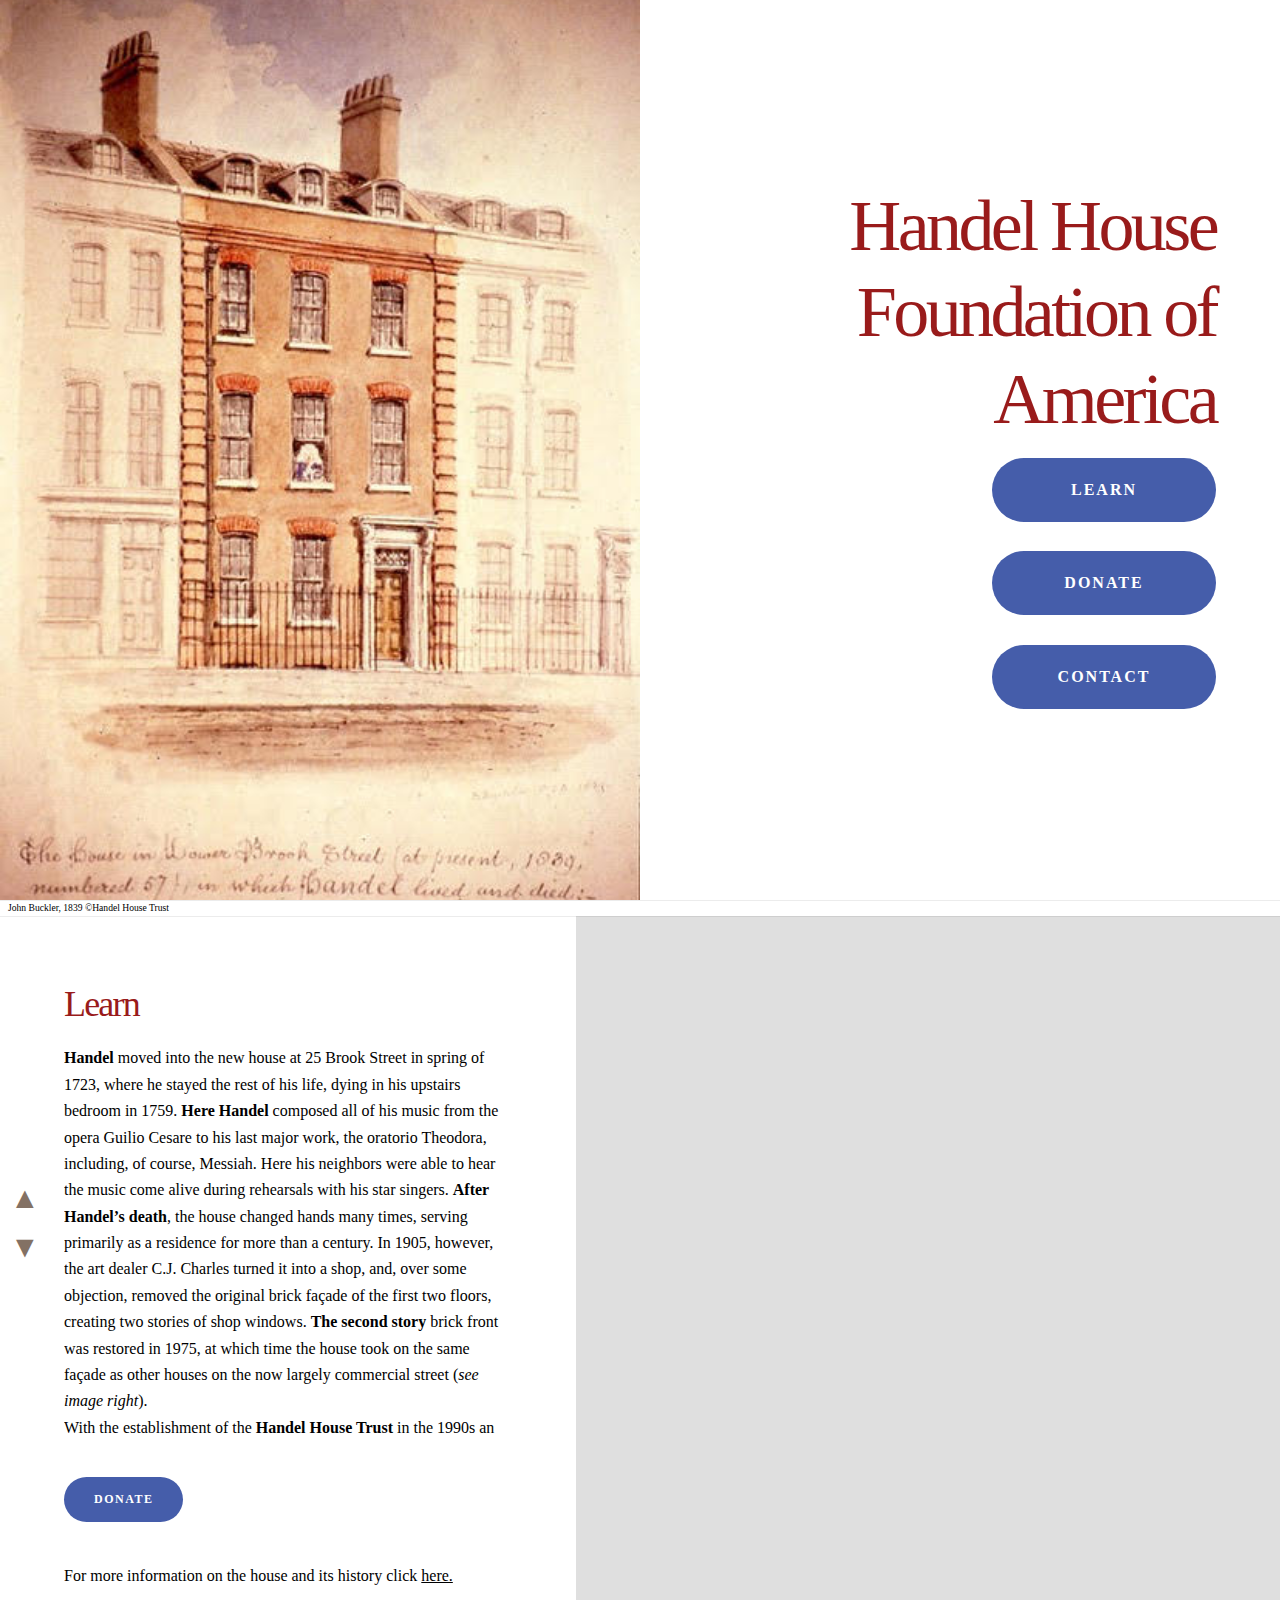
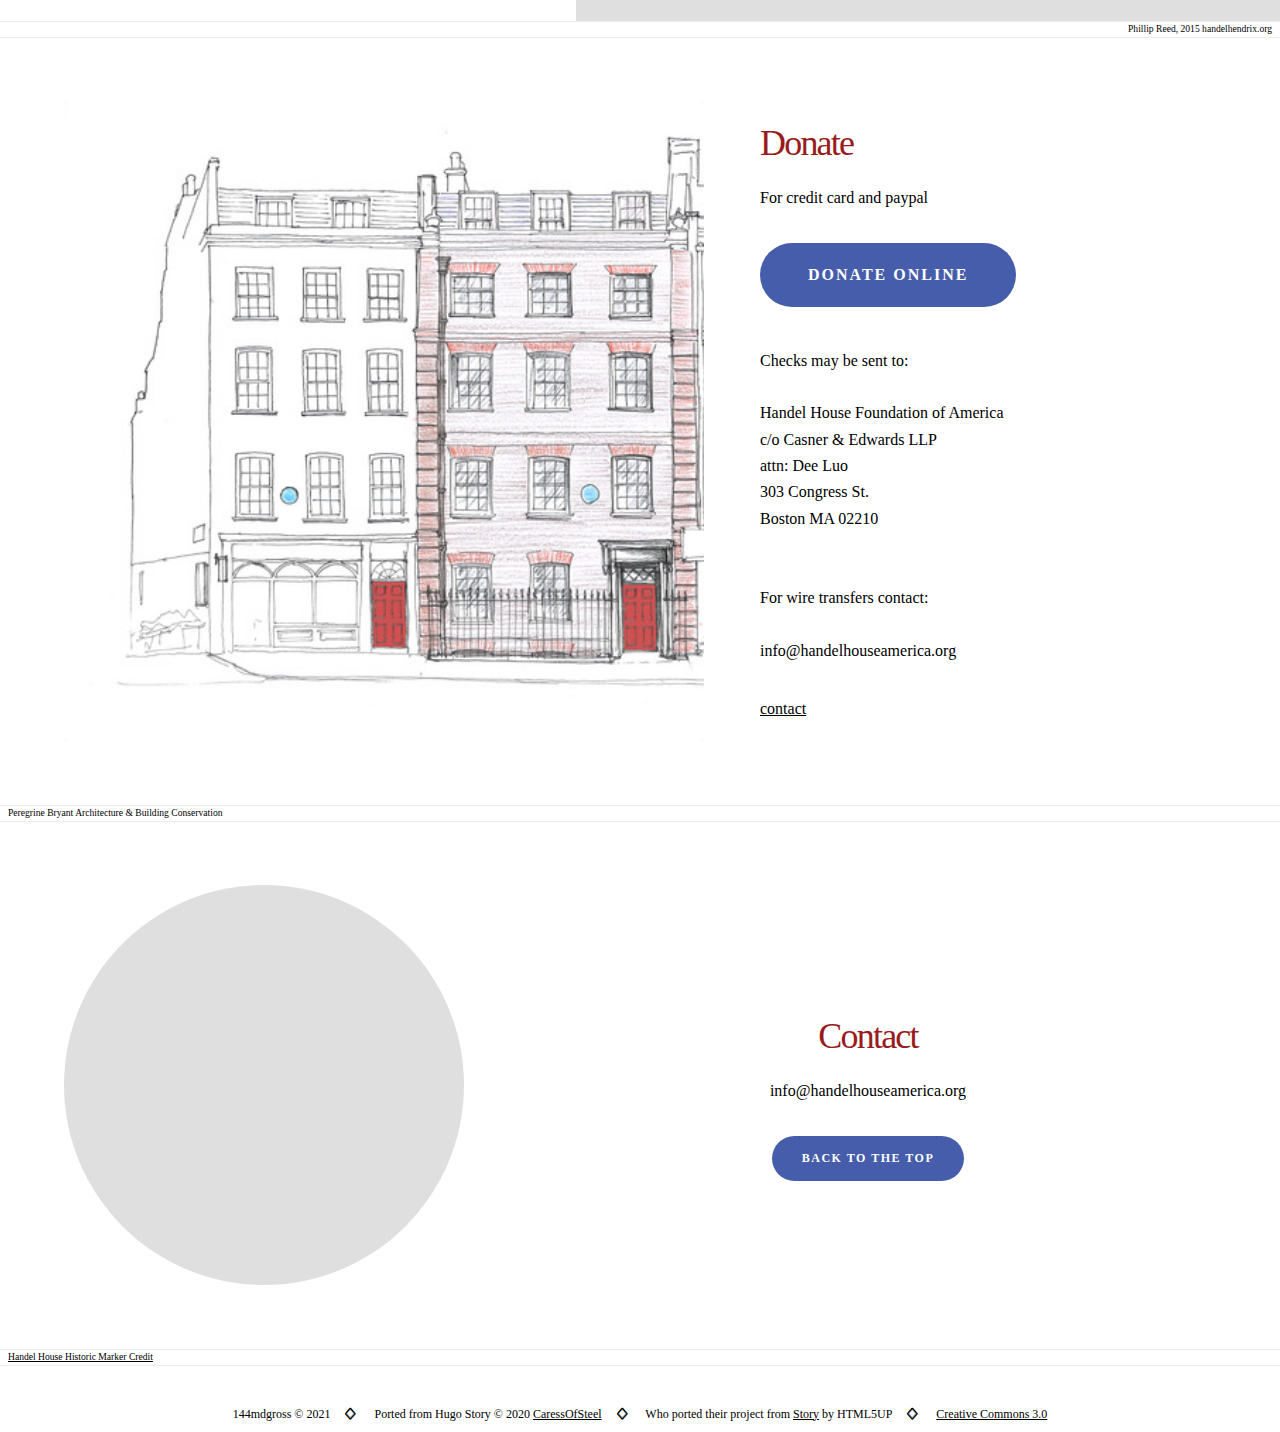
==== commit 41c2a374: "update email to org" ====
--- a/public/index.html
+++ b/public/index.html
@@ -141,7 +141,7 @@
 303 Congress St. <br>
 Boston MA 02210 <br><br><br>
 For wire transfers contact: <br><br>
-<strong>info@handelhouseamerica.com</strong>
+<strong>info@handelhouseamerica.org</strong>
 </p>
         <a rel="noreferrer noopener" href="#contact" class="smooth-scroll-middle center"><p>contact</p></a>
 
